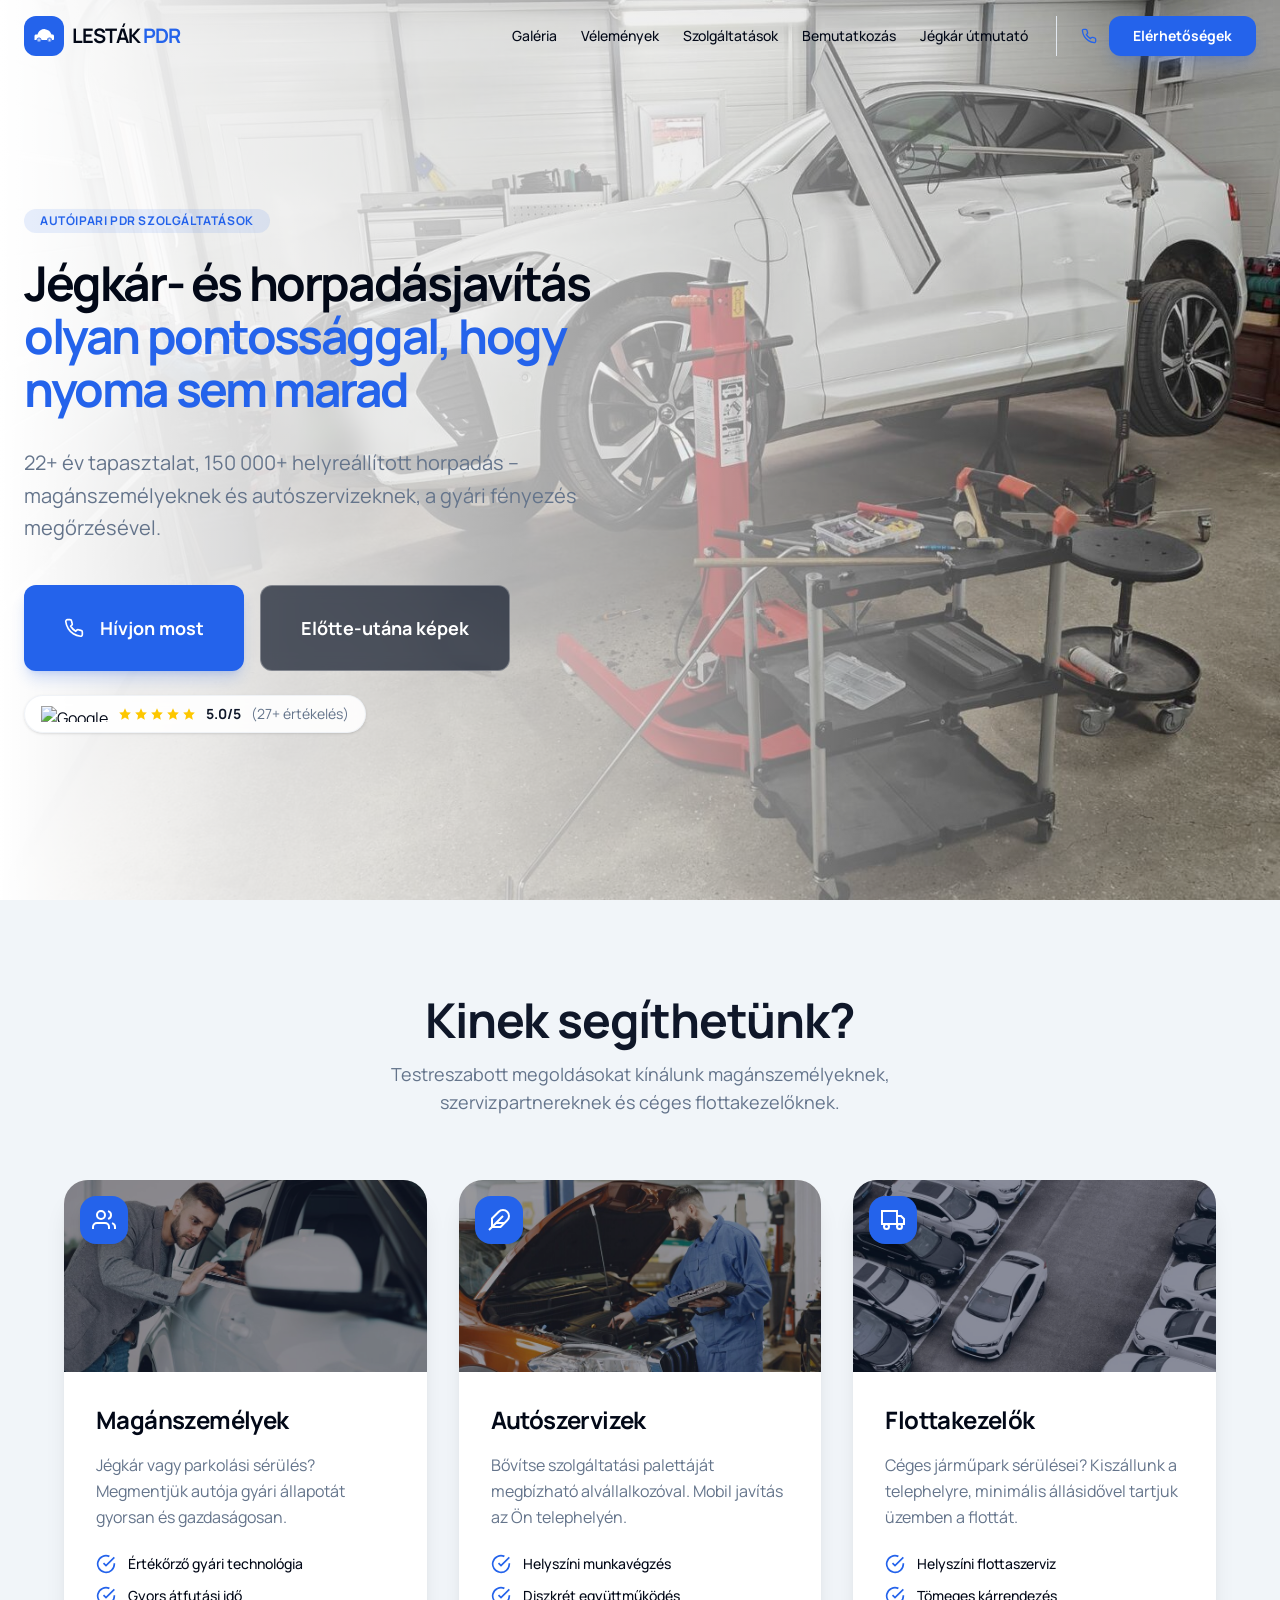
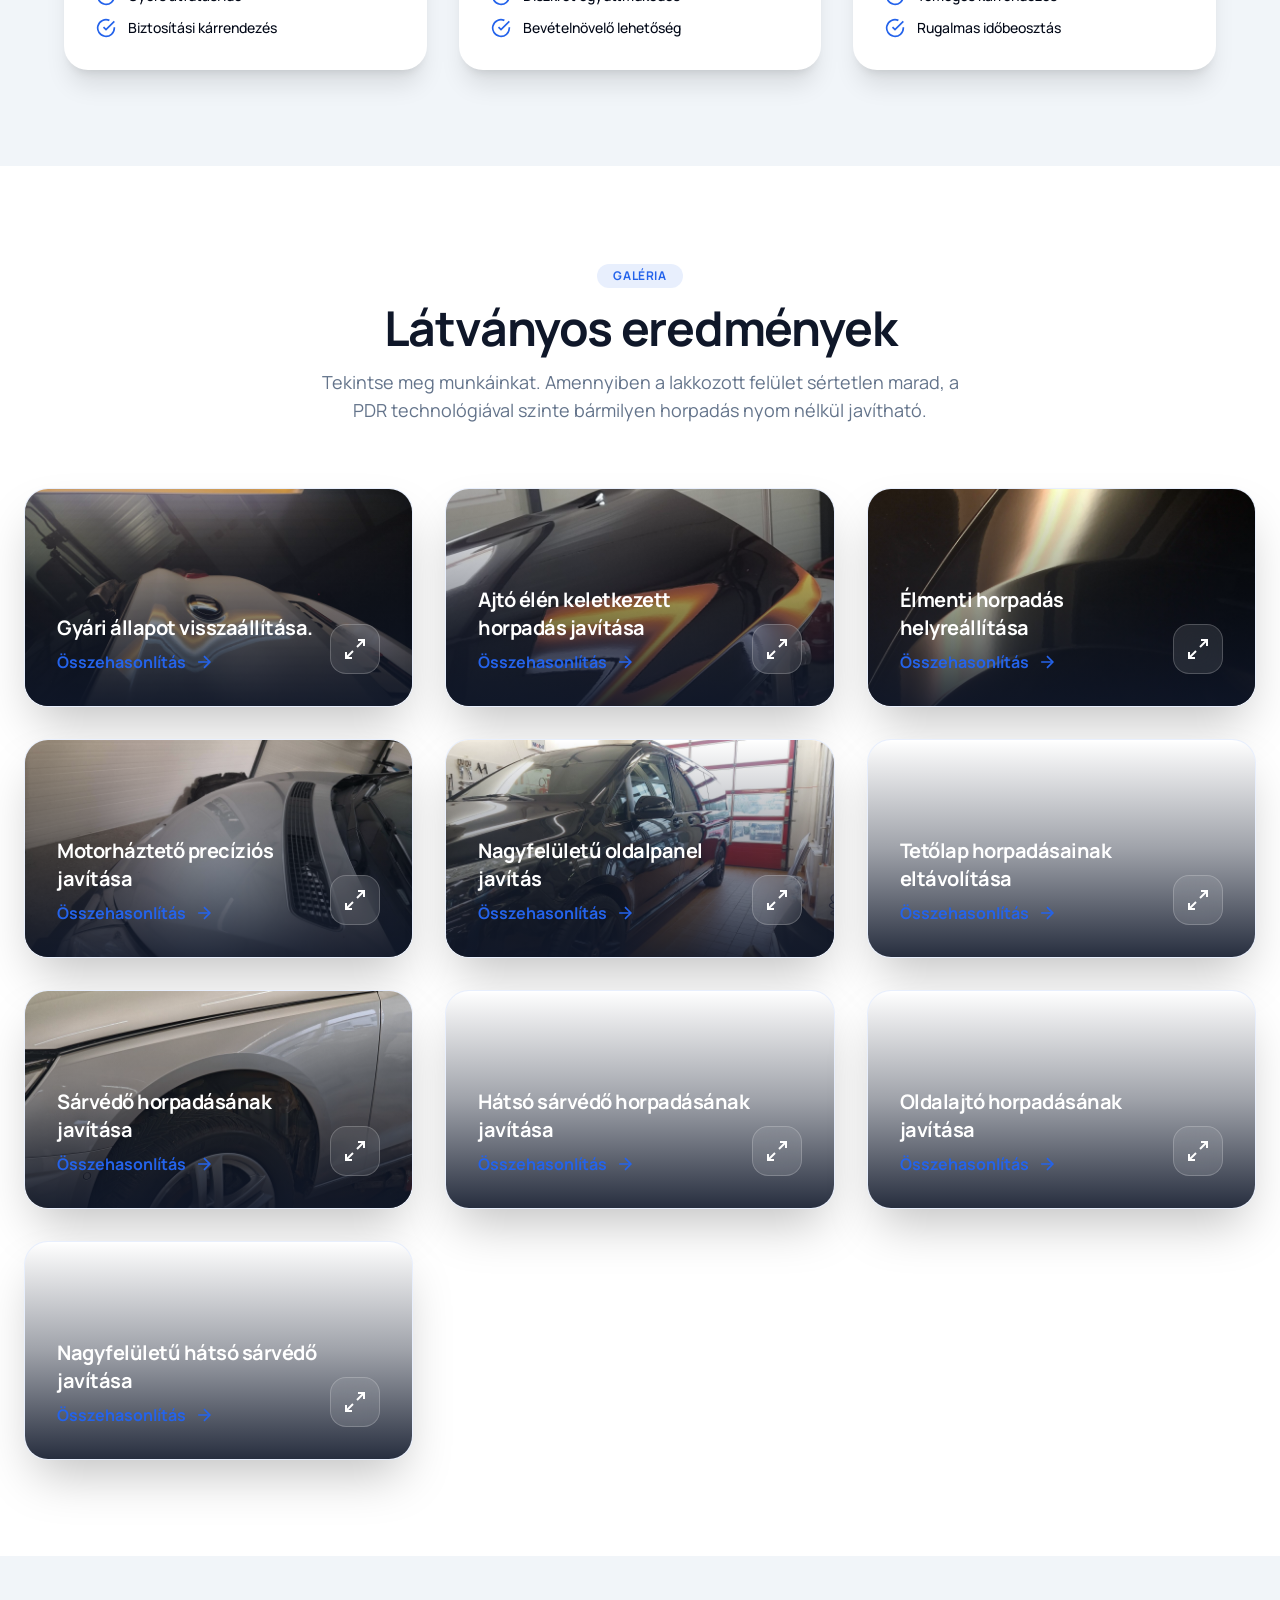
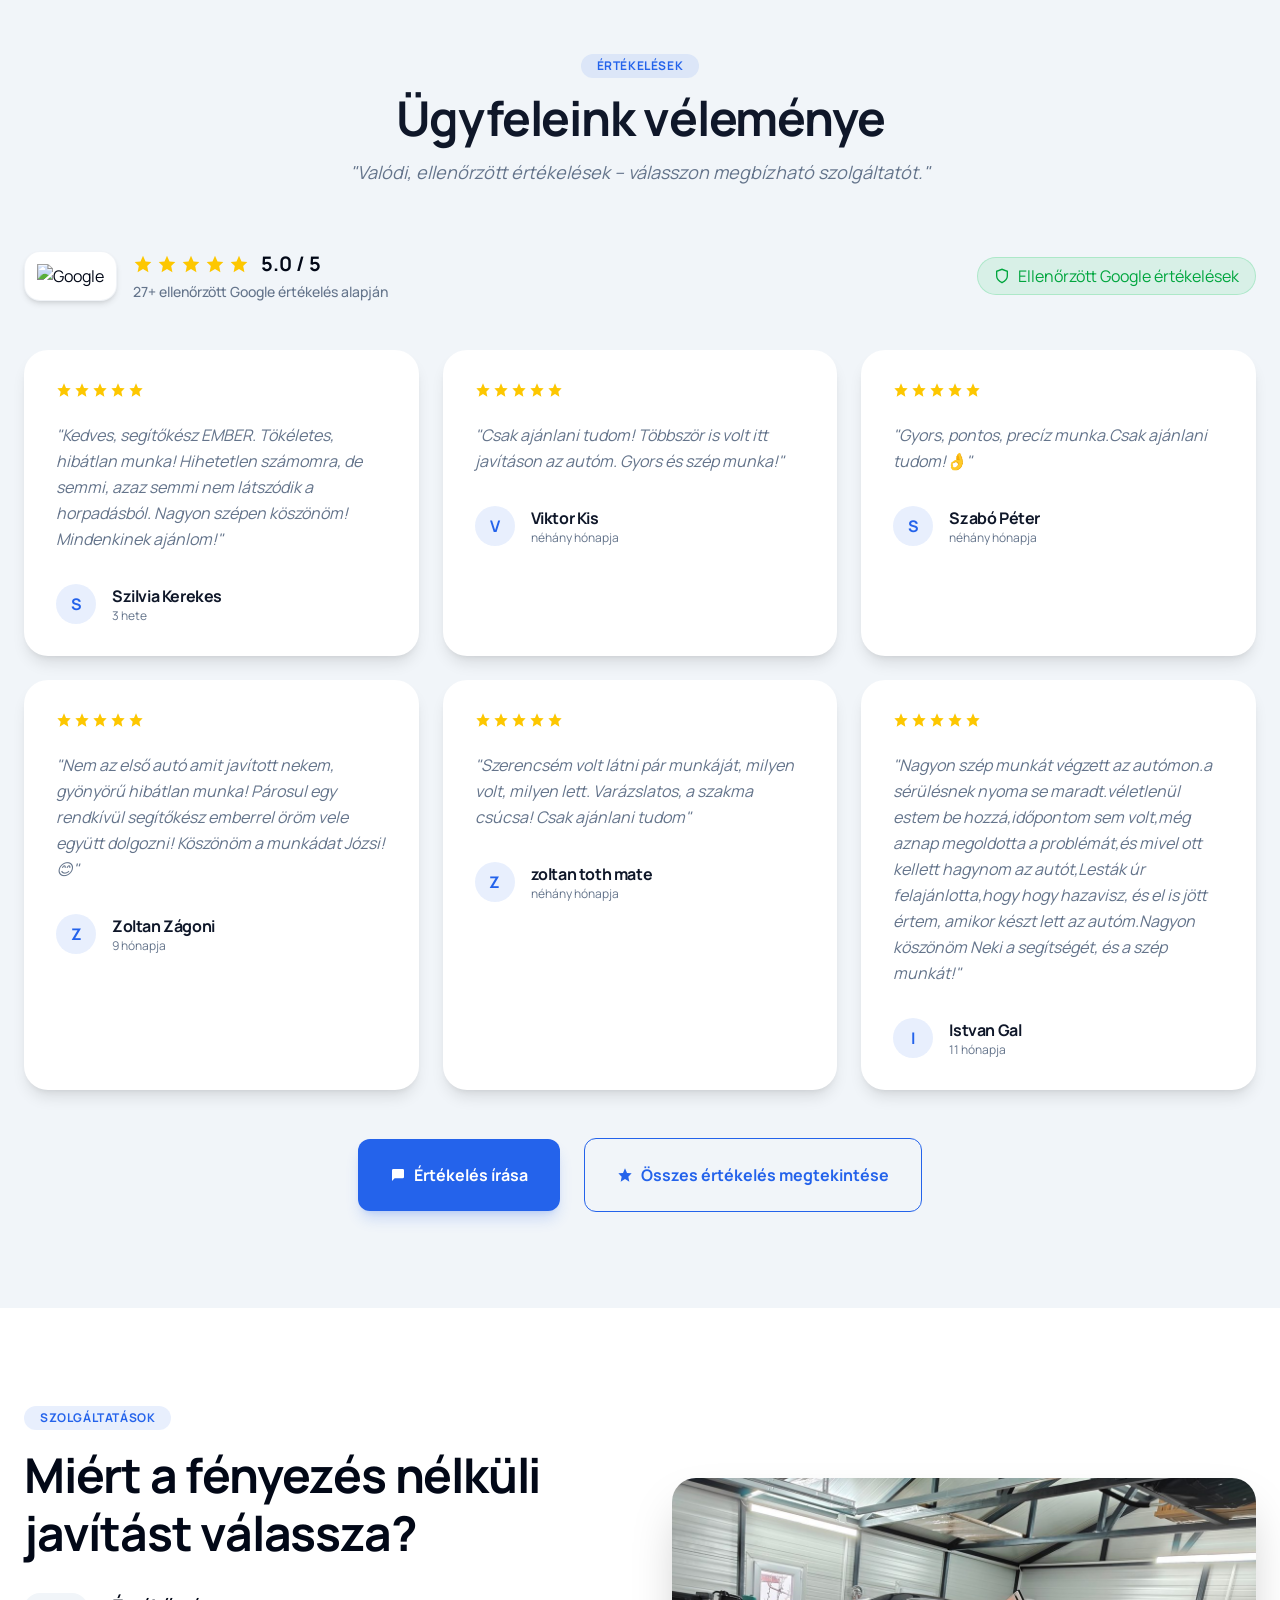
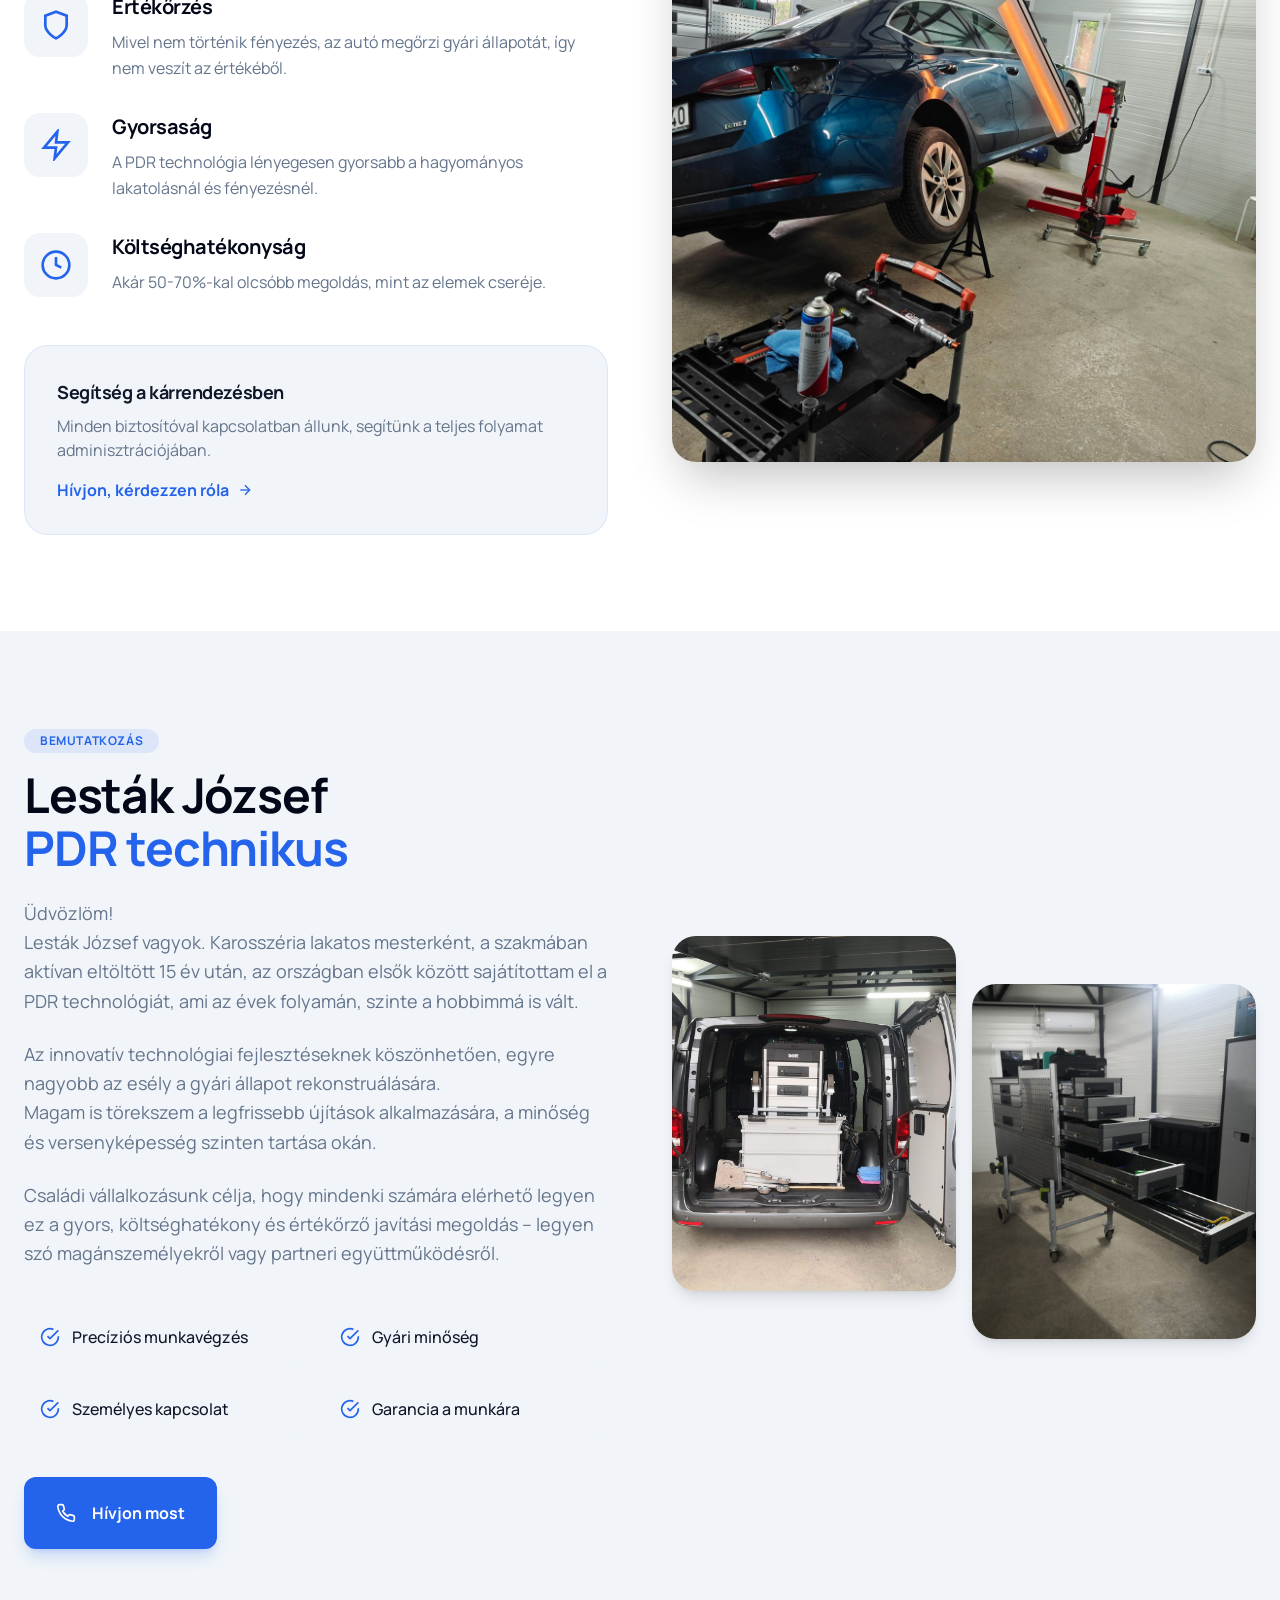
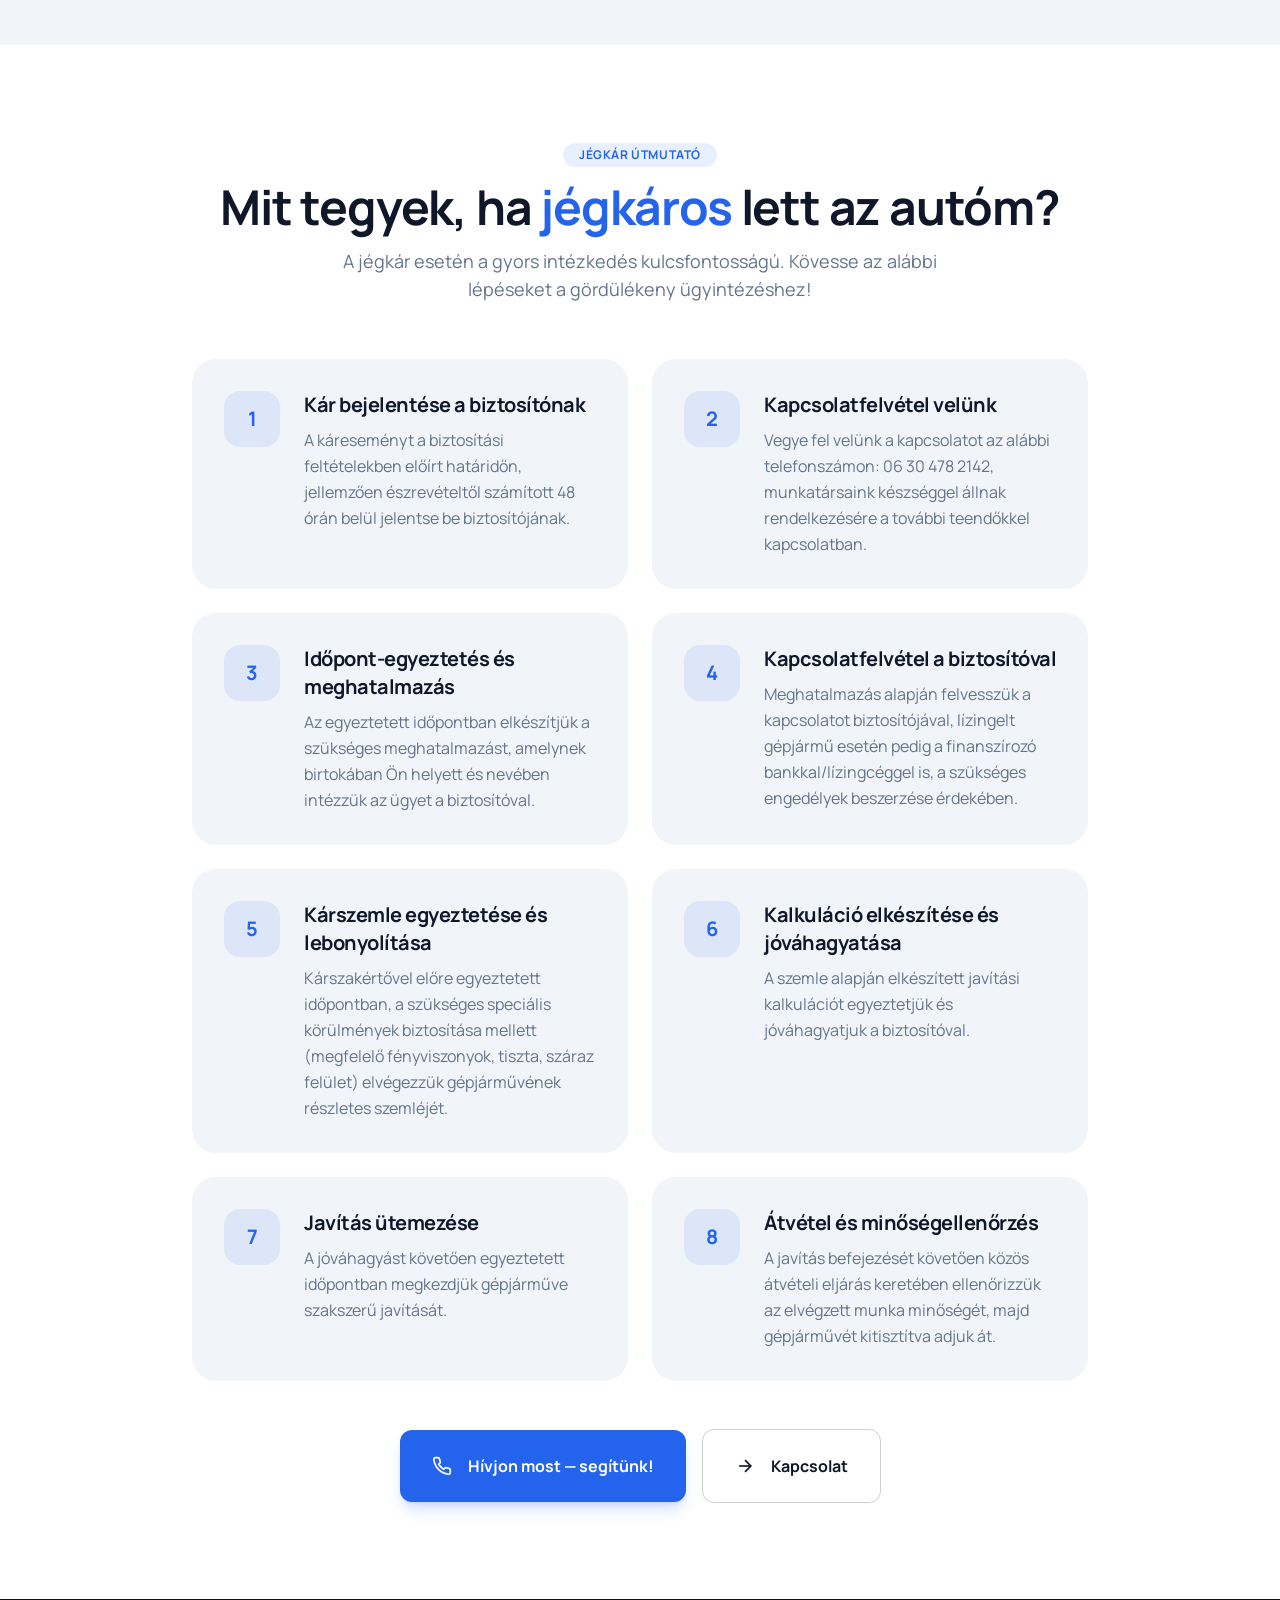
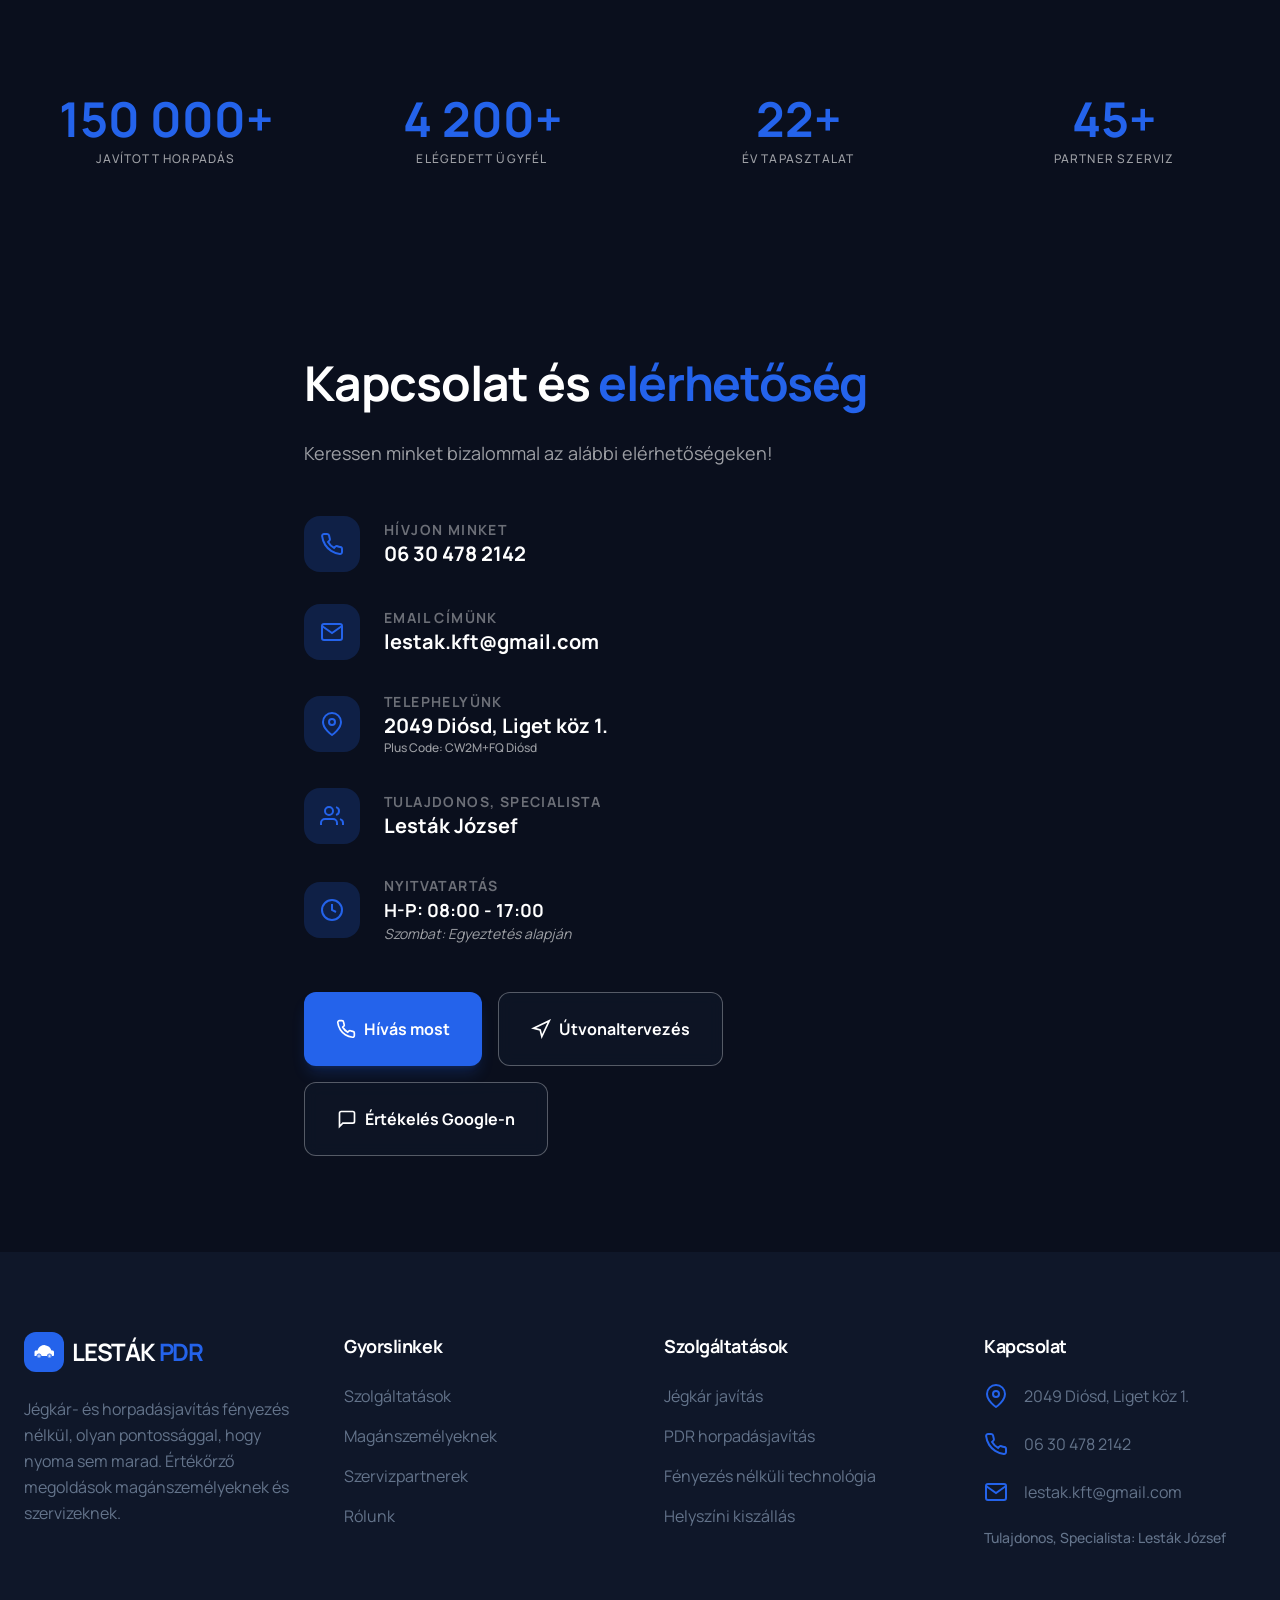
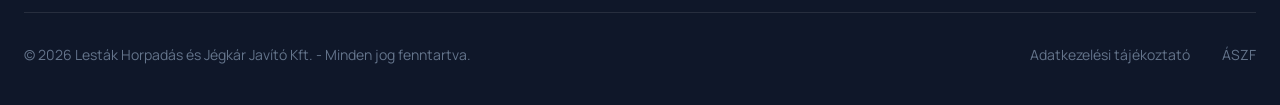
==== index.html @ 4e12cabc "Add files via upload" ====
<!doctype html>
<html lang="hu">
<head>
  <meta charset="UTF-8" />
  <link rel="icon" type="image/svg+xml" href="/favicon.svg" />
  <meta name="viewport" content="width=device-width, initial-scale=1.0" />
  <title>Lesták PDR | Jégkár javítás és PDR horpadásjavítás Diósd, Érd, Budapest környékén</title>
  <meta name="description" content="Professzionális jégkár javítás és PDR horpadásjavítás fényezés nélkül Diósdon, Érden, Budaörsön és Budapest környékén. Értékőrző megoldások magánszemélyeknek és szervizeknek." />
  <meta name="keywords" content="jégkár javítás, horpadásjavítás, PDR javítás, fényezés nélküli javítás, jégkár javítás Diósd, jégkár javítás Érd, PDR javítás Budapest, Lesták horpadásjavítás" />
  <link rel="canonical" href="https://lestakpdr.hu/" />
  <meta property="og:type" content="website" />
  <meta property="og:locale" content="hu_HU" />
  <meta property="og:site_name" content="Lesták PDR" />
  <meta property="og:title" content="Lesták PDR | Jégkár javítás és PDR horpadásjavítás Diósd, Érd, Budapest környékén" />
  <meta property="og:description" content="Professzionális jégkár javítás és PDR horpadásjavítás fényezés nélkül Diósdon, Érden, Budaörsön és Budapest környékén. Értékőrző megoldások magánszemélyeknek és szervizeknek." />
  <meta property="og:image" content="https://lestakpdr.hu/assets/images/hero-pdr.jpg" />
  <meta property="og:url" content="https://lestakpdr.hu/" />
  <meta name="twitter:card" content="summary_large_image" />
  <link rel="preconnect" href="https://fonts.googleapis.com">
  <link rel="preconnect" href="https://fonts.gstatic.com" crossorigin>
  <link href="https://fonts.googleapis.com/css2?family=Manrope:wght@400;500;600;700;800&display=swap" rel="stylesheet">
  <link rel="stylesheet" href="/assets/styles.css" />
  <script type="application/ld+json">
  {
    "@context": "https://schema.org",
    "@type": "LocalBusiness",
    "name": "Lesták Horpadás és Jégkár Javító Kft.",
    "image": "https://lestakpdr.hu/assets/images/hero-pdr.jpg",
    "@id": "https://lestakpdr.hu",
    "url": "https://lestakpdr.hu",
    "telephone": "+36304782142",
    "address": {
      "@type": "PostalAddress",
      "streetAddress": "Liget köz 1.",
      "addressLocality": "Diósd",
      "postalCode": "2049",
      "addressCountry": "HU"
    },
    "geo": { "@type": "GeoCoordinates", "latitude": 47.4012059, "longitude": 18.9344743 },
    "openingHoursSpecification": [
      { "@type": "OpeningHoursSpecification", "dayOfWeek": ["Monday","Tuesday","Wednesday","Thursday","Friday"], "opens": "08:00", "closes": "17:00" }
    ],
    "aggregateRating": { "@type": "AggregateRating", "ratingValue": "5.0", "reviewCount": "27" },
    "founder": { "@type": "Person", "name": "Lesták József", "jobTitle": "Tulajdonos, Specialista" },
    "sameAs": [
      "https://www.google.com/maps/place/Lest%C3%A1k+Horpad%C3%A1s+%C3%A9s+J%C3%A9gk%C3%A1r+Jav%C3%ADt%C3%B3+Kft./@47.4012059,18.9344743,17z/data=!4m8!3m7!1s0x4741e151534f6db3:0x77e198ae1fa5737c!8m2!3d47.4012059!4d18.9344743!9m1!1b1!16s%2Fg%2F11s47rpqgw?hl=hu-HU&entry=ttu"
    ],
    "areaServed": [
      { "@type": "City", "name": "Diósd" },
      { "@type": "City", "name": "Érd" },
      { "@type": "City", "name": "Budaörs" },
      { "@type": "City", "name": "Törökbálint" },
      { "@type": "City", "name": "Tárnok" },
      { "@type": "City", "name": "Sóskút" },
      { "@type": "City", "name": "Pusztazámor" },
      { "@type": "City", "name": "Budapest" },
      { "@type": "City", "name": "Biatorbágy" },
      { "@type": "City", "name": "Budakeszi" },
      { "@type": "City", "name": "Solymár" },
      { "@type": "City", "name": "Százhalombatta" },
      { "@type": "City", "name": "Szigetszentmiklós" },
      { "@type": "City", "name": "Dunaharaszti" },
      { "@type": "City", "name": "Halásztelek" },
      { "@type": "City", "name": "Martonvásár" },
      { "@type": "City", "name": "Ercsi" },
      { "@type": "City", "name": "Zsámbék" },
      { "@type": "City", "name": "Herceghalom" }
    ]
  }
  </script>
</head>
<body class="min-h-screen">

  <!-- Navbar -->
  <nav id="navbar" class="fixed top-0 left-0 right-0 z-50 transition-all duration-300 px-6 py-4 bg-transparent">
    <div class="max-w-7xl mx-auto flex items-center justify-between">
      <a href="/" class="flex items-center gap-2 group">
        <div class="bg-accent p-2 rounded-xl group-hover:scale-110 transition-transform">
          <svg viewBox="0 0 48 48" fill="none" class="w-6 h-6 text-white" xmlns="http://www.w3.org/2000/svg">
            <path d="M5,32 L5,24 C5,22.3 6.3,21 8,21 L11,21 C12,17.5 14,14.5 17,12.5 C19.7,10.7 22.8,10 26,10.3 C31,10.8 35.3,14 37.7,18.5 L39,21 L41,21 C42.7,21 44,22.3 44,24 L44,30 C44,31.1 43.1,32 42,32 L40,32 C40,29.2 37.8,27 35,27 C32.2,27 30,29.2 30,32 L19,32 C19,29.2 16.8,27 14,27 C11.2,27 9,29.2 9,32 Z" fill="currentColor"/>
            <circle cx="14" cy="32" r="4.2" fill="currentColor" fill-opacity="0.4"/>
            <circle cx="14" cy="32" r="1.5" fill="currentColor"/>
            <circle cx="35" cy="32" r="4.2" fill="currentColor" fill-opacity="0.4"/>
            <circle cx="35" cy="32" r="1.5" fill="currentColor"/>
            <circle cx="32" cy="18" r="4.3" fill="none" stroke="currentColor" stroke-width="1.3" stroke-opacity="0.6"/>
            <circle cx="32" cy="18" r="2" fill="none" stroke="currentColor" stroke-width="1.1" stroke-opacity="0.8"/>
            <circle cx="32" cy="18" r="0.6" fill="currentColor"/>
          </svg>
        </div>
        <span class="text-xl font-bold font-heading tracking-tighter">LESTÁK <span class="text-accent">PDR</span></span>
      </a>

      <div class="hidden xl:flex items-center gap-6">
        <a href="#galeria" class="whitespace-nowrap text-sm font-medium hover:text-accent transition-colors">Galéria</a>
        <a href="#velemenyek" class="whitespace-nowrap text-sm font-medium hover:text-accent transition-colors">Vélemények</a>
        <a href="#szolgaltatasok" class="whitespace-nowrap text-sm font-medium hover:text-accent transition-colors">Szolgáltatások</a>
        <a href="#bemutatkozas" class="whitespace-nowrap text-sm font-medium hover:text-accent transition-colors">Bemutatkozás</a>
        <a href="#jegkar-utmutato" class="whitespace-nowrap text-sm font-medium hover:text-accent transition-colors">Jégkár útmutató</a>
        <div class="flex items-center gap-3 border-l pl-6 ml-1">
          <a href="tel:+36304782142" aria-label="Hívjon minket: 06 30 478 2142" class="flex items-center gap-2 text-sm font-bold hover:text-accent transition-colors">
            <svg class="w-4 h-4 text-accent" viewBox="0 0 24 24" fill="none" stroke="currentColor" stroke-width="2"><path d="M22 16.92v3a2 2 0 0 1-2.18 2 19.79 19.79 0 0 1-8.63-3.07 19.5 19.5 0 0 1-6-6 19.79 19.79 0 0 1-3.07-8.67A2 2 0 0 1 4.11 2h3a2 2 0 0 1 2 1.72c.127.96.36 1.903.7 2.81a2 2 0 0 1-.45 2.11L8.09 9.91a16 16 0 0 0 6 6l1.27-1.27a2 2 0 0 1 2.11-.45c.907.34 1.85.573 2.81.7A2 2 0 0 1 22 16.92z"/></svg>
          </a>
          <a href="#ajanlatkeres" class="btn btn-sm btn-primary whitespace-nowrap">Elérhetőségek</a>
        </div>
      </div>

      <button id="mobile-menu-toggle" class="xl:hidden p-2 text-foreground" aria-label="Menü" aria-expanded="false" aria-controls="mobile-menu">
        <svg id="icon-menu-open" class="w-6 h-6" viewBox="0 0 24 24" fill="none" stroke="currentColor" stroke-width="2"><line x1="4" y1="12" x2="20" y2="12"/><line x1="4" y1="6" x2="20" y2="6"/><line x1="4" y1="18" x2="20" y2="18"/></svg>
        <svg id="icon-menu-close" class="w-6 h-6 hidden" viewBox="0 0 24 24" fill="none" stroke="currentColor" stroke-width="2"><line x1="18" y1="6" x2="6" y2="18"/><line x1="6" y1="6" x2="18" y2="18"/></svg>
      </button>
    </div>

    <div id="mobile-menu" class="fixed inset-0 top-[72px] bg-background z-40 xl:hidden transition-transform duration-300 ease-in-out translate-x-full">
      <div class="flex flex-col p-8 gap-6 h-full overflow-y-auto">
        <a href="#galeria" class="text-2xl font-bold font-heading hover:text-accent transition-colors border-b border-border pb-4">Galéria</a>
        <a href="#velemenyek" class="text-2xl font-bold font-heading hover:text-accent transition-colors border-b border-border pb-4">Vélemények</a>
        <a href="#szolgaltatasok" class="text-2xl font-bold font-heading hover:text-accent transition-colors border-b border-border pb-4">Szolgáltatások</a>
        <a href="#bemutatkozas" class="text-2xl font-bold font-heading hover:text-accent transition-colors border-b border-border pb-4">Bemutatkozás</a>
        <a href="#jegkar-utmutato" class="text-2xl font-bold font-heading hover:text-accent transition-colors border-b border-border pb-4">Jégkár útmutató</a>
        <div class="mt-auto flex flex-col gap-6">
          <a href="tel:+36304782142" class="flex items-center gap-4 text-xl font-bold hover:text-accent transition-colors">
            06 30 478 2142
          </a>
          <a href="#ajanlatkeres" class="btn btn-lg btn-primary w-full">Összes elérhetőség</a>
        </div>
      </div>
    </div>
  </nav>

  <!-- Hero -->
  <section class="relative min-h-screen flex items-center pt-20 pb-10 overflow-hidden">
    <div class="absolute inset-0 z-0">
      <img src="/assets/images/hero-pdr.jpg" srcset="/assets/images/hero-pdr-720.jpg 720w, /assets/images/hero-pdr.jpg 1440w" sizes="100vw" alt="Kerékfelfüggesztés-beállító emelőn álló autó a Lesták Horpadás és Jégkár Javító Kft. diósdi műhelyében" fetchpriority="high" width="1440" height="1080" class="w-full h-full object-cover brightness-[0.85]" />
      <div class="absolute inset-0 bg-gradient-to-r from-background via-background/60 to-transparent"></div>
    </div>
    <div class="relative z-10 max-w-7xl mx-auto px-6 w-full">
      <div class="max-w-2xl">
        <span class="inline-block mb-6 bg-accent/10 text-accent border-none px-4 py-1 text-xs font-bold uppercase tracking-wider rounded-full">Autóipari PDR szolgáltatások</span>
        <h1 class="text-4xl md:text-5xl font-bold font-heading leading-[1.1] mb-8 tracking-tighter">Jégkár- és horpadásjavítás <span class="text-accent">olyan pontossággal, hogy nyoma sem marad</span></h1>
        <p class="text-xl text-muted-foreground mb-10 leading-relaxed">22+ év tapasztalat, 150 000+ helyreállított horpadás – magánszemélyeknek és autószervizeknek, a gyári fényezés megőrzésével.</p>
        <div class="flex flex-col sm:flex-row gap-4">
          <a href="tel:+36304782142" class="btn btn-lg btn-primary">
            <svg class="mr-2 w-5 h-5" viewBox="0 0 24 24" fill="none" stroke="currentColor" stroke-width="2"><path d="M22 16.92v3a2 2 0 0 1-2.18 2 19.79 19.79 0 0 1-8.63-3.07 19.5 19.5 0 0 1-6-6 19.79 19.79 0 0 1-3.07-8.67A2 2 0 0 1 4.11 2h3a2 2 0 0 1 2 1.72c.127.96.36 1.903.7 2.81a2 2 0 0 1-.45 2.11L8.09 9.91a16 16 0 0 0 6 6l1.27-1.27a2 2 0 0 1 2.11-.45c.907.34 1.85.573 2.81.7A2 2 0 0 1 22 16.92z"/></svg>
            Hívjon most
          </a>
          <a href="#galeria" class="btn btn-lg btn-ghost">Előtte-utána képek</a>
        </div>
        <div class="mt-6 inline-flex items-center gap-2.5 bg-white/90 backdrop-blur-sm px-4 py-2 rounded-full border border-border/50 shadow-sm flex-nowrap whitespace-nowrap">
          <img src="https://www.google.com/images/branding/googlelogo/2x/googlelogo_color_92x30dp.png" alt="Google" class="h-4 object-contain shrink-0" />
          <div class="flex items-center gap-0.5 shrink-0">
            <svg class="w-3.5 h-3.5 text-yellow-400" fill="currentColor" viewBox="0 0 24 24"><polygon points="12 2 15 9 22 9.5 17 14.5 18.5 22 12 18 5.5 22 7 14.5 2 9.5 9 9"/></svg>
            <svg class="w-3.5 h-3.5 text-yellow-400" fill="currentColor" viewBox="0 0 24 24"><polygon points="12 2 15 9 22 9.5 17 14.5 18.5 22 12 18 5.5 22 7 14.5 2 9.5 9 9"/></svg>
            <svg class="w-3.5 h-3.5 text-yellow-400" fill="currentColor" viewBox="0 0 24 24"><polygon points="12 2 15 9 22 9.5 17 14.5 18.5 22 12 18 5.5 22 7 14.5 2 9.5 9 9"/></svg>
            <svg class="w-3.5 h-3.5 text-yellow-400" fill="currentColor" viewBox="0 0 24 24"><polygon points="12 2 15 9 22 9.5 17 14.5 18.5 22 12 18 5.5 22 7 14.5 2 9.5 9 9"/></svg>
            <svg class="w-3.5 h-3.5 text-yellow-400" fill="currentColor" viewBox="0 0 24 24"><polygon points="12 2 15 9 22 9.5 17 14.5 18.5 22 12 18 5.5 22 7 14.5 2 9.5 9 9"/></svg>
          </div>
          <span class="text-sm font-bold text-primary shrink-0">5.0/5</span>
          <span class="text-sm text-muted-foreground shrink-0">(27+ értékelés)</span>
        </div>
      </div>
    </div>
  </section>

  <!-- Célcsoportok -->
  <section id="celcsoportok" class="py-24 px-6 relative overflow-hidden bg-muted text-foreground">
    <div class="max-w-7xl mx-auto">
      <div class="text-center mb-16">
        <h2 class="text-4xl md:text-5xl font-bold font-heading mb-4 tracking-tight text-primary">Kinek segíthetünk?</h2>
        <p class="text-muted-foreground text-lg max-w-2xl mx-auto">Testreszabott megoldásokat kínálunk magánszemélyeknek, szervizpartnereknek és céges flottakezelőknek.</p>
      </div>

      <div class="grid grid-cols-1 md:grid-cols-2 lg:grid-cols-3 gap-8 max-w-6xl mx-auto">
        <div class="group overflow-hidden border-none shadow-xl hover:shadow-2xl transition-all duration-500 rounded-3xl bg-background">
          <div class="relative h-48 overflow-hidden">
            <img src="/assets/images/audience-maganszemelyek.jpg" alt="Magánszemélyek" loading="lazy" decoding="async" width="800" height="533" class="w-full h-full object-cover group-hover:scale-110 transition-transform duration-700" />
            <div class="absolute inset-0 bg-primary/40 group-hover:bg-primary/20 transition-colors"></div>
            <div class="absolute top-4 left-4 bg-accent p-3 rounded-2xl shadow-lg">
              <svg class="w-6 h-6 text-white" viewBox="0 0 24 24" fill="none" stroke="currentColor" stroke-width="2"><path d="M17 21v-2a4 4 0 0 0-4-4H5a4 4 0 0 0-4 4v2"/><circle cx="9" cy="7" r="4"/><path d="M23 21v-2a4 4 0 0 0-3-3.87"/><path d="M16 3.13a4 4 0 0 1 0 7.75"/></svg>
            </div>
          </div>
          <div class="p-8">
            <h3 class="text-2xl font-bold mb-4 font-heading">Magánszemélyek</h3>
            <p class="text-muted-foreground mb-6 leading-relaxed">Jégkár vagy parkolási sérülés? Megmentjük autója gyári állapotát gyorsan és gazdaságosan.</p>
            <ul class="space-y-3">
              <li class="flex items-center gap-3 text-sm font-medium"><svg class="w-5 h-5 text-accent shrink-0" viewBox="0 0 24 24" fill="none" stroke="currentColor" stroke-width="2"><path d="M22 11.08V12a10 10 0 1 1-5.93-9.14"/><polyline points="22 4 12 14.01 9 11.01"/></svg>Értékőrző gyári technológia</li>
              <li class="flex items-center gap-3 text-sm font-medium"><svg class="w-5 h-5 text-accent shrink-0" viewBox="0 0 24 24" fill="none" stroke="currentColor" stroke-width="2"><path d="M22 11.08V12a10 10 0 1 1-5.93-9.14"/><polyline points="22 4 12 14.01 9 11.01"/></svg>Gyors átfutási idő</li>
              <li class="flex items-center gap-3 text-sm font-medium"><svg class="w-5 h-5 text-accent shrink-0" viewBox="0 0 24 24" fill="none" stroke="currentColor" stroke-width="2"><path d="M22 11.08V12a10 10 0 1 1-5.93-9.14"/><polyline points="22 4 12 14.01 9 11.01"/></svg>Biztosítási kárrendezés</li>
            </ul>
          </div>
        </div>

        <div class="group overflow-hidden border-none shadow-xl hover:shadow-2xl transition-all duration-500 rounded-3xl bg-background">
          <div class="relative h-48 overflow-hidden">
            <img src="/assets/images/audience-autoszervizek.jpg" alt="Autószervizek" loading="lazy" decoding="async" width="800" height="533" class="w-full h-full object-cover group-hover:scale-110 transition-transform duration-700" />
            <div class="absolute inset-0 bg-primary/40 group-hover:bg-primary/20 transition-colors"></div>
            <div class="absolute top-4 left-4 bg-accent p-3 rounded-2xl shadow-lg">
              <svg class="w-6 h-6 text-white" viewBox="0 0 24 24" fill="none" stroke="currentColor" stroke-width="2"><path d="M20.24 12.24a6 6 0 0 0-8.49-8.49L5 10.5V19h8.5z"/><line x1="16" y1="8" x2="2" y2="22"/><line x1="17.5" y1="15" x2="9" y2="15"/></svg>
            </div>
          </div>
          <div class="p-8">
            <h3 class="text-2xl font-bold mb-4 font-heading">Autószervizek</h3>
            <p class="text-muted-foreground mb-6 leading-relaxed">Bővítse szolgáltatási palettáját megbízható alvállalkozóval. Mobil javítás az Ön telephelyén.</p>
            <ul class="space-y-3">
              <li class="flex items-center gap-3 text-sm font-medium"><svg class="w-5 h-5 text-accent shrink-0" viewBox="0 0 24 24" fill="none" stroke="currentColor" stroke-width="2"><path d="M22 11.08V12a10 10 0 1 1-5.93-9.14"/><polyline points="22 4 12 14.01 9 11.01"/></svg>Helyszíni munkavégzés</li>
              <li class="flex items-center gap-3 text-sm font-medium"><svg class="w-5 h-5 text-accent shrink-0" viewBox="0 0 24 24" fill="none" stroke="currentColor" stroke-width="2"><path d="M22 11.08V12a10 10 0 1 1-5.93-9.14"/><polyline points="22 4 12 14.01 9 11.01"/></svg>Diszkrét együttműködés</li>
              <li class="flex items-center gap-3 text-sm font-medium"><svg class="w-5 h-5 text-accent shrink-0" viewBox="0 0 24 24" fill="none" stroke="currentColor" stroke-width="2"><path d="M22 11.08V12a10 10 0 1 1-5.93-9.14"/><polyline points="22 4 12 14.01 9 11.01"/></svg>Bevételnövelő lehetőség</li>
            </ul>
          </div>
        </div>

        <div class="group overflow-hidden border-none shadow-xl hover:shadow-2xl transition-all duration-500 rounded-3xl bg-background">
          <div class="relative h-48 overflow-hidden">
            <img src="/assets/images/audience-flottakezelok.jpg" alt="Flottakezelők" loading="lazy" decoding="async" width="800" height="1000" class="w-full h-full object-cover group-hover:scale-110 transition-transform duration-700" />
            <div class="absolute inset-0 bg-primary/40 group-hover:bg-primary/20 transition-colors"></div>
            <div class="absolute top-4 left-4 bg-accent p-3 rounded-2xl shadow-lg">
              <svg class="w-6 h-6 text-white" viewBox="0 0 24 24" fill="none" stroke="currentColor" stroke-width="2"><rect x="1" y="3" width="15" height="13"/><polygon points="16 8 20 8 23 11 23 16 16 16 16 8"/><circle cx="5.5" cy="18.5" r="2.5"/><circle cx="18.5" cy="18.5" r="2.5"/></svg>
            </div>
          </div>
          <div class="p-8">
            <h3 class="text-2xl font-bold mb-4 font-heading">Flottakezelők</h3>
            <p class="text-muted-foreground mb-6 leading-relaxed">Céges járműpark sérülései? Kiszállunk a telephelyre, minimális állásidővel tartjuk üzemben a flottát.</p>
            <ul class="space-y-3">
              <li class="flex items-center gap-3 text-sm font-medium"><svg class="w-5 h-5 text-accent shrink-0" viewBox="0 0 24 24" fill="none" stroke="currentColor" stroke-width="2"><path d="M22 11.08V12a10 10 0 1 1-5.93-9.14"/><polyline points="22 4 12 14.01 9 11.01"/></svg>Helyszíni flottaszerviz</li>
              <li class="flex items-center gap-3 text-sm font-medium"><svg class="w-5 h-5 text-accent shrink-0" viewBox="0 0 24 24" fill="none" stroke="currentColor" stroke-width="2"><path d="M22 11.08V12a10 10 0 1 1-5.93-9.14"/><polyline points="22 4 12 14.01 9 11.01"/></svg>Tömeges kárrendezés</li>
              <li class="flex items-center gap-3 text-sm font-medium"><svg class="w-5 h-5 text-accent shrink-0" viewBox="0 0 24 24" fill="none" stroke="currentColor" stroke-width="2"><path d="M22 11.08V12a10 10 0 1 1-5.93-9.14"/><polyline points="22 4 12 14.01 9 11.01"/></svg>Rugalmas időbeosztás</li>
            </ul>
          </div>
        </div>
      </div>
    </div>
  </section>

  <!-- Galéria -->
  <section id="galeria" class="py-24 px-6 relative overflow-hidden bg-background text-foreground">
    <div class="max-w-7xl mx-auto">
      <div class="text-center mb-16">
        <span class="inline-block mb-4 bg-accent/10 text-accent border-none px-4 py-1 text-xs font-bold uppercase tracking-wider rounded-full">Galéria</span>
        <h2 class="text-4xl md:text-5xl font-bold font-heading mb-4 tracking-tight text-primary">Látványos eredmények</h2>
        <p class="text-muted-foreground text-lg max-w-2xl mx-auto">Tekintse meg munkáinkat. Amennyiben a lakkozott felület sértetlen marad, a PDR technológiával szinte bármilyen horpadás nyom nélkül javítható.</p>
      </div>

      <div class="grid grid-cols-1 md:grid-cols-2 lg:grid-cols-3 gap-8 max-w-7xl mx-auto">
        <!-- item 1 -->
        <button type="button" data-gallery-open="0" class="text-left group relative rounded-3xl overflow-hidden shadow-2xl aspect-video cursor-pointer border border-accent/10 bg-white">
          <img src="/assets/gallery/gallery-01-after.jpg" alt="Gyári állapot visszaállítása" loading="lazy" decoding="async" width="1600" height="1200" class="w-full h-full object-cover group-hover:scale-110 transition-transform duration-700" />
          <div class="absolute inset-0 bg-gradient-to-t from-primary/90 via-primary/40 to-transparent transition-opacity duration-300 flex items-end p-8">
            <div class="w-full flex justify-between items-end">
              <div>
                <h3 class="text-white font-bold text-xl mb-2 font-heading tracking-tight">Gyári állapot visszaállítása.</h3>
                <span class="text-accent font-bold flex items-center gap-2">Összehasonlítás <svg class="w-5 h-5" viewBox="0 0 24 24" fill="none" stroke="currentColor" stroke-width="2"><line x1="5" y1="12" x2="19" y2="12"/><polyline points="12 5 19 12 12 19"/></svg></span>
              </div>
              <div class="bg-white/10 backdrop-blur-md p-3 rounded-2xl border border-white/20"><svg class="w-6 h-6 text-white" viewBox="0 0 24 24" fill="none" stroke="currentColor" stroke-width="2"><polyline points="15 3 21 3 21 9"/><polyline points="9 21 3 21 3 15"/><line x1="21" y1="3" x2="14" y2="10"/><line x1="3" y1="21" x2="10" y2="14"/></svg></div>
            </div>
          </div>
          
        </button>

        <!-- item 2 -->
        <button type="button" data-gallery-open="1" class="text-left group relative rounded-3xl overflow-hidden shadow-2xl aspect-video cursor-pointer border border-accent/10 bg-white">
          <img src="/assets/gallery/gallery-02-after.jpg" alt="Ajtó élén keletkezett horpadás javítása" loading="lazy" decoding="async" width="1600" height="1200" class="w-full h-full object-cover group-hover:scale-110 transition-transform duration-700" />
          <div class="absolute inset-0 bg-gradient-to-t from-primary/90 via-primary/40 to-transparent transition-opacity duration-300 flex items-end p-8">
            <div class="w-full flex justify-between items-end">
              <div><h3 class="text-white font-bold text-xl mb-2 font-heading tracking-tight">Ajtó élén keletkezett horpadás javítása</h3><span class="text-accent font-bold flex items-center gap-2">Összehasonlítás <svg class="w-5 h-5" viewBox="0 0 24 24" fill="none" stroke="currentColor" stroke-width="2"><line x1="5" y1="12" x2="19" y2="12"/><polyline points="12 5 19 12 12 19"/></svg></span></div>
              <div class="bg-white/10 backdrop-blur-md p-3 rounded-2xl border border-white/20"><svg class="w-6 h-6 text-white" viewBox="0 0 24 24" fill="none" stroke="currentColor" stroke-width="2"><polyline points="15 3 21 3 21 9"/><polyline points="9 21 3 21 3 15"/><line x1="21" y1="3" x2="14" y2="10"/><line x1="3" y1="21" x2="10" y2="14"/></svg></div>
            </div>
          </div>
          
        </button>

        <!-- item 3 -->
        <button type="button" data-gallery-open="2" class="text-left group relative rounded-3xl overflow-hidden shadow-2xl aspect-video cursor-pointer border border-accent/10 bg-white">
          <img src="/assets/gallery/gallery-03-after.jpg" alt="Élmenti horpadás helyreállítása" loading="lazy" decoding="async" width="1600" height="1600" class="w-full h-full object-cover group-hover:scale-110 transition-transform duration-700" />
          <div class="absolute inset-0 bg-gradient-to-t from-primary/90 via-primary/40 to-transparent transition-opacity duration-300 flex items-end p-8">
            <div class="w-full flex justify-between items-end">
              <div><h3 class="text-white font-bold text-xl mb-2 font-heading tracking-tight">Élmenti horpadás helyreállítása</h3><span class="text-accent font-bold flex items-center gap-2">Összehasonlítás <svg class="w-5 h-5" viewBox="0 0 24 24" fill="none" stroke="currentColor" stroke-width="2"><line x1="5" y1="12" x2="19" y2="12"/><polyline points="12 5 19 12 12 19"/></svg></span></div>
              <div class="bg-white/10 backdrop-blur-md p-3 rounded-2xl border border-white/20"><svg class="w-6 h-6 text-white" viewBox="0 0 24 24" fill="none" stroke="currentColor" stroke-width="2"><polyline points="15 3 21 3 21 9"/><polyline points="9 21 3 21 3 15"/><line x1="21" y1="3" x2="14" y2="10"/><line x1="3" y1="21" x2="10" y2="14"/></svg></div>
            </div>
          </div>
          
        </button>

        <!-- item 4 -->
        <button type="button" data-gallery-open="3" class="text-left group relative rounded-3xl overflow-hidden shadow-2xl aspect-video cursor-pointer border border-accent/10 bg-white">
          <img src="/assets/gallery/gallery-04-after.jpg" alt="Motorháztető precíziós javítása" loading="lazy" decoding="async" width="1600" height="1200" class="w-full h-full object-cover group-hover:scale-110 transition-transform duration-700" />
          <div class="absolute inset-0 bg-gradient-to-t from-primary/90 via-primary/40 to-transparent transition-opacity duration-300 flex items-end p-8">
            <div class="w-full flex justify-between items-end">
              <div><h3 class="text-white font-bold text-xl mb-2 font-heading tracking-tight">Motorháztető precíziós javítása</h3><span class="text-accent font-bold flex items-center gap-2">Összehasonlítás <svg class="w-5 h-5" viewBox="0 0 24 24" fill="none" stroke="currentColor" stroke-width="2"><line x1="5" y1="12" x2="19" y2="12"/><polyline points="12 5 19 12 12 19"/></svg></span></div>
              <div class="bg-white/10 backdrop-blur-md p-3 rounded-2xl border border-white/20"><svg class="w-6 h-6 text-white" viewBox="0 0 24 24" fill="none" stroke="currentColor" stroke-width="2"><polyline points="15 3 21 3 21 9"/><polyline points="9 21 3 21 3 15"/><line x1="21" y1="3" x2="14" y2="10"/><line x1="3" y1="21" x2="10" y2="14"/></svg></div>
            </div>
          </div>
          
        </button>

        <!-- item 5 -->
        <button type="button" data-gallery-open="4" class="text-left group relative rounded-3xl overflow-hidden shadow-2xl aspect-video cursor-pointer border border-accent/10 bg-white">
          <img src="/assets/gallery/gallery-06-after.jpg" alt="Nagyfelületű oldalpanel javítás" loading="lazy" decoding="async" width="1600" height="900" class="w-full h-full object-cover group-hover:scale-110 transition-transform duration-700" />
          <div class="absolute inset-0 bg-gradient-to-t from-primary/90 via-primary/40 to-transparent transition-opacity duration-300 flex items-end p-8">
            <div class="w-full flex justify-between items-end">
              <div><h3 class="text-white font-bold text-xl mb-2 font-heading tracking-tight">Nagyfelületű oldalpanel javítás</h3><span class="text-accent font-bold flex items-center gap-2">Összehasonlítás <svg class="w-5 h-5" viewBox="0 0 24 24" fill="none" stroke="currentColor" stroke-width="2"><line x1="5" y1="12" x2="19" y2="12"/><polyline points="12 5 19 12 12 19"/></svg></span></div>
              <div class="bg-white/10 backdrop-blur-md p-3 rounded-2xl border border-white/20"><svg class="w-6 h-6 text-white" viewBox="0 0 24 24" fill="none" stroke="currentColor" stroke-width="2"><polyline points="15 3 21 3 21 9"/><polyline points="9 21 3 21 3 15"/><line x1="21" y1="3" x2="14" y2="10"/><line x1="3" y1="21" x2="10" y2="14"/></svg></div>
            </div>
          </div>

        </button>

        <!-- item 6 -->
        <button type="button" data-gallery-open="5" class="text-left group relative rounded-3xl overflow-hidden shadow-2xl aspect-video cursor-pointer border border-accent/10 bg-white">
          <img src="assets/gallery/new-01-after.jpg" alt="Tetőlap horpadásainak eltávolítása" loading="lazy" decoding="async" width="1600" height="1200" class="w-full h-full object-cover group-hover:scale-110 transition-transform duration-700" />
          <div class="absolute inset-0 bg-gradient-to-t from-primary/90 via-primary/40 to-transparent transition-opacity duration-300 flex items-end p-8">
            <div class="w-full flex justify-between items-end">
              <div><h3 class="text-white font-bold text-xl mb-2 font-heading tracking-tight">Tetőlap horpadásainak eltávolítása</h3><span class="text-accent font-bold flex items-center gap-2">Összehasonlítás <svg class="w-5 h-5" viewBox="0 0 24 24" fill="none" stroke="currentColor" stroke-width="2"><line x1="5" y1="12" x2="19" y2="12"/><polyline points="12 5 19 12 12 19"/></svg></span></div>
              <div class="bg-white/10 backdrop-blur-md p-3 rounded-2xl border border-white/20"><svg class="w-6 h-6 text-white" viewBox="0 0 24 24" fill="none" stroke="currentColor" stroke-width="2"><polyline points="15 3 21 3 21 9"/><polyline points="9 21 3 21 3 15"/><line x1="21" y1="3" x2="14" y2="10"/><line x1="3" y1="21" x2="10" y2="14"/></svg></div>
            </div>
          </div>

        </button>

        <!-- item 7 -->
        <button type="button" data-gallery-open="6" class="text-left group relative rounded-3xl overflow-hidden shadow-2xl aspect-video cursor-pointer border border-accent/10 bg-white">
          <img src="assets/gallery/new-02-after.jpg" alt="Sárvédő horpadásának javítása" loading="lazy" decoding="async" width="1600" height="1200" class="w-full h-full object-cover group-hover:scale-110 transition-transform duration-700" />
          <div class="absolute inset-0 bg-gradient-to-t from-primary/90 via-primary/40 to-transparent transition-opacity duration-300 flex items-end p-8">
            <div class="w-full flex justify-between items-end">
              <div><h3 class="text-white font-bold text-xl mb-2 font-heading tracking-tight">Sárvédő horpadásának javítása</h3><span class="text-accent font-bold flex items-center gap-2">Összehasonlítás <svg class="w-5 h-5" viewBox="0 0 24 24" fill="none" stroke="currentColor" stroke-width="2"><line x1="5" y1="12" x2="19" y2="12"/><polyline points="12 5 19 12 12 19"/></svg></span></div>
              <div class="bg-white/10 backdrop-blur-md p-3 rounded-2xl border border-white/20"><svg class="w-6 h-6 text-white" viewBox="0 0 24 24" fill="none" stroke="currentColor" stroke-width="2"><polyline points="15 3 21 3 21 9"/><polyline points="9 21 3 21 3 15"/><line x1="21" y1="3" x2="14" y2="10"/><line x1="3" y1="21" x2="10" y2="14"/></svg></div>
            </div>
          </div>

        </button>

        <!-- item 8 -->
        <button type="button" data-gallery-open="7" class="text-left group relative rounded-3xl overflow-hidden shadow-2xl aspect-video cursor-pointer border border-accent/10 bg-white">
          <img src="assets/gallery/new-03-after.jpg" alt="Hátsó sárvédő horpadásának javítása" loading="lazy" decoding="async" width="1200" height="1600" class="w-full h-full object-cover group-hover:scale-110 transition-transform duration-700" />
          <div class="absolute inset-0 bg-gradient-to-t from-primary/90 via-primary/40 to-transparent transition-opacity duration-300 flex items-end p-8">
            <div class="w-full flex justify-between items-end">
              <div><h3 class="text-white font-bold text-xl mb-2 font-heading tracking-tight">Hátsó sárvédő horpadásának javítása</h3><span class="text-accent font-bold flex items-center gap-2">Összehasonlítás <svg class="w-5 h-5" viewBox="0 0 24 24" fill="none" stroke="currentColor" stroke-width="2"><line x1="5" y1="12" x2="19" y2="12"/><polyline points="12 5 19 12 12 19"/></svg></span></div>
              <div class="bg-white/10 backdrop-blur-md p-3 rounded-2xl border border-white/20"><svg class="w-6 h-6 text-white" viewBox="0 0 24 24" fill="none" stroke="currentColor" stroke-width="2"><polyline points="15 3 21 3 21 9"/><polyline points="9 21 3 21 3 15"/><line x1="21" y1="3" x2="14" y2="10"/><line x1="3" y1="21" x2="10" y2="14"/></svg></div>
            </div>
          </div>

        </button>

        <!-- item 9 -->
        <button type="button" data-gallery-open="8" class="text-left group relative rounded-3xl overflow-hidden shadow-2xl aspect-video cursor-pointer border border-accent/10 bg-white">
          <img src="assets/gallery/new-04-after.jpg" alt="Oldalajtó horpadásának javítása" loading="lazy" decoding="async" width="1200" height="1600" class="w-full h-full object-cover group-hover:scale-110 transition-transform duration-700" />
          <div class="absolute inset-0 bg-gradient-to-t from-primary/90 via-primary/40 to-transparent transition-opacity duration-300 flex items-end p-8">
            <div class="w-full flex justify-between items-end">
              <div><h3 class="text-white font-bold text-xl mb-2 font-heading tracking-tight">Oldalajtó horpadásának javítása</h3><span class="text-accent font-bold flex items-center gap-2">Összehasonlítás <svg class="w-5 h-5" viewBox="0 0 24 24" fill="none" stroke="currentColor" stroke-width="2"><line x1="5" y1="12" x2="19" y2="12"/><polyline points="12 5 19 12 12 19"/></svg></span></div>
              <div class="bg-white/10 backdrop-blur-md p-3 rounded-2xl border border-white/20"><svg class="w-6 h-6 text-white" viewBox="0 0 24 24" fill="none" stroke="currentColor" stroke-width="2"><polyline points="15 3 21 3 21 9"/><polyline points="9 21 3 21 3 15"/><line x1="21" y1="3" x2="14" y2="10"/><line x1="3" y1="21" x2="10" y2="14"/></svg></div>
            </div>
          </div>

        </button>

        <!-- item 10 -->
        <button type="button" data-gallery-open="9" class="text-left group relative rounded-3xl overflow-hidden shadow-2xl aspect-video cursor-pointer border border-accent/10 bg-white">
          <img src="assets/gallery/new-05-after.jpg" alt="Nagyfelületű hátsó sárvédő javítása" loading="lazy" decoding="async" width="1200" height="1600" class="w-full h-full object-cover group-hover:scale-110 transition-transform duration-700" />
          <div class="absolute inset-0 bg-gradient-to-t from-primary/90 via-primary/40 to-transparent transition-opacity duration-300 flex items-end p-8">
            <div class="w-full flex justify-between items-end">
              <div><h3 class="text-white font-bold text-xl mb-2 font-heading tracking-tight">Nagyfelületű hátsó sárvédő javítása</h3><span class="text-accent font-bold flex items-center gap-2">Összehasonlítás <svg class="w-5 h-5" viewBox="0 0 24 24" fill="none" stroke="currentColor" stroke-width="2"><line x1="5" y1="12" x2="19" y2="12"/><polyline points="12 5 19 12 12 19"/></svg></span></div>
              <div class="bg-white/10 backdrop-blur-md p-3 rounded-2xl border border-white/20"><svg class="w-6 h-6 text-white" viewBox="0 0 24 24" fill="none" stroke="currentColor" stroke-width="2"><polyline points="15 3 21 3 21 9"/><polyline points="9 21 3 21 3 15"/><line x1="21" y1="3" x2="14" y2="10"/><line x1="3" y1="21" x2="10" y2="14"/></svg></div>
            </div>
          </div>

        </button>
      </div>
    </div>
  </section>

  <!-- Gallery pair dialog (single reusable dialog, content swapped by JS for next/prev) -->
  <dialog id="gallery-dialog" class="lightbox" aria-label="Galéria kép páros">
    <!-- Nav buttons live outside .lightbox-inner (which clips with overflow-hidden for the
         rounded corners) so they aren't cropped by that edge; positioned relative to the
         dialog itself, which stays overflow: visible. -->
    <button type="button" id="gallery-prev" data-gallery-nav="prev" aria-label="Előző pár" class="lightbox-nav lightbox-nav-prev">
      <svg class="w-5 h-5" viewBox="0 0 24 24" fill="none" stroke="currentColor" stroke-width="2.5"><polyline points="15 18 9 12 15 6"/></svg>
    </button>
    <button type="button" id="gallery-next" data-gallery-nav="next" aria-label="Következő pár" class="lightbox-nav lightbox-nav-next">
      <svg class="w-5 h-5" viewBox="0 0 24 24" fill="none" stroke="currentColor" stroke-width="2.5"><polyline points="9 18 15 12 9 6"/></svg>
    </button>
    <div class="lightbox-inner bg-background/98 backdrop-blur-2xl rounded-3xl shadow-2xl overflow-hidden relative">

      <div class="p-6 md:p-8 pb-4 flex items-start justify-between gap-4">
        <div>
          <h3 id="gallery-dialog-title" class="text-2xl font-bold font-heading tracking-tight text-primary">Eredmény</h3>
          <p id="gallery-dialog-counter" class="text-sm font-bold text-muted-foreground mt-1">1 / 6</p>
        </div>
        <button type="button" data-close-dialog aria-label="Bezárás" class="shrink-0 rounded-full p-2 hover:bg-secondary"><svg class="w-5 h-5" viewBox="0 0 24 24" fill="none" stroke="currentColor" stroke-width="2"><line x1="18" y1="6" x2="6" y2="18"/><line x1="6" y1="6" x2="18" y2="18"/></svg></button>
      </div>
      <div class="grid grid-cols-1 md:grid-cols-2 gap-6 p-6 md:p-8 pt-0">
        <div class="space-y-4">
          <button type="button" data-zoom-trigger class="relative block w-full rounded-3xl overflow-hidden shadow-xl border border-border cursor-zoom-in group/zoom">
            <img id="gallery-dialog-before-img" src="" alt="Horpadás javítás előtt" class="w-full aspect-[4/3] object-cover" />
            <div class="absolute top-6 left-6 bg-black/70 backdrop-blur-xl text-white px-5 py-2 rounded-2xl text-sm font-bold tracking-widest uppercase">JAVÍTÁS ELŐTT</div>
            <div class="absolute bottom-6 right-6 bg-white/90 text-primary p-2.5 rounded-full opacity-0 group-hover/zoom:opacity-100 transition-opacity shadow-lg"><svg class="w-5 h-5" viewBox="0 0 24 24" fill="none" stroke="currentColor" stroke-width="2"><circle cx="11" cy="11" r="8"/><line x1="21" y1="21" x2="16.65" y2="16.65"/><line x1="11" y1="8" x2="11" y2="14"/><line x1="8" y1="11" x2="14" y2="11"/></svg></div>
          </button>
          <p id="gallery-dialog-before-caption" class="text-center text-muted-foreground font-medium text-sm"></p>
        </div>
        <div class="space-y-4">
          <button type="button" data-zoom-trigger class="relative block w-full rounded-3xl overflow-hidden shadow-xl border border-border cursor-zoom-in group/zoom">
            <img id="gallery-dialog-after-img" src="" alt="Horpadás javítás után" class="w-full aspect-[4/3] object-cover" />
            <div class="absolute top-6 left-6 bg-accent text-white px-5 py-2 rounded-2xl text-sm font-bold tracking-widest uppercase shadow-lg shadow-accent/40">JAVÍTÁS UTÁN</div>
            <div class="absolute bottom-6 right-6 bg-white/90 text-primary p-2.5 rounded-full opacity-0 group-hover/zoom:opacity-100 transition-opacity shadow-lg"><svg class="w-5 h-5" viewBox="0 0 24 24" fill="none" stroke="currentColor" stroke-width="2"><circle cx="11" cy="11" r="8"/><line x1="21" y1="21" x2="16.65" y2="16.65"/><line x1="11" y1="8" x2="11" y2="14"/><line x1="8" y1="11" x2="14" y2="11"/></svg></div>
          </button>
          <p id="gallery-dialog-after-caption" class="text-center text-muted-foreground font-medium text-sm"></p>
        </div>
      </div>
      <div class="p-8 pt-0 text-center max-w-2xl mx-auto">
        <p class="text-muted-foreground text-lg italic leading-relaxed">"A PDR technológia lehetővé teszi, hogy az autó elemeit lakatolás és fényezés nélkül, eredeti gyári állapotukba állítsuk vissza, megőrizve a jármű értékét és esztétikumát."</p>
        <div class="mt-8 flex justify-center pb-8"><a href="tel:+36304782142" class="btn btn-md btn-primary whitespace-normal text-center leading-snug"><svg class="mr-2 w-5 h-5 shrink-0" viewBox="0 0 24 24" fill="none" stroke="currentColor" stroke-width="2"><path d="M22 16.92v3a2 2 0 0 1-2.18 2 19.79 19.79 0 0 1-8.63-3.07 19.5 19.5 0 0 1-6-6 19.79 19.79 0 0 1-3.07-8.67A2 2 0 0 1 4.11 2h3a2 2 0 0 1 2 1.72c.127.96.36 1.903.7 2.81a2 2 0 0 1-.45 2.11L8.09 9.91a16 16 0 0 0 6 6l1.27-1.27a2 2 0 0 1 2.11-.45c.907.34 1.85.573 2.81.7A2 2 0 0 1 22 16.92z"/></svg>Hívjon most – ilyen javítást szeretnék</a></div>
      </div>
    </div>
  </dialog>

  <!-- Zoom dialog: shows a single photo enlarged -->
  <dialog id="zoom-dialog" class="lightbox zoom-lightbox" aria-label="Kép nagyítva">
    <button type="button" data-close-dialog aria-label="Bezárás" class="zoom-close">
      <svg class="w-5 h-5" viewBox="0 0 24 24" fill="none" stroke="currentColor" stroke-width="2"><line x1="18" y1="6" x2="6" y2="18"/><line x1="6" y1="6" x2="18" y2="18"/></svg>
    </button>
    <img id="zoom-dialog-img" src="" alt="" class="zoom-image" />
  </dialog>

  <!-- Vélemények -->
  <section id="velemenyek" class="py-24 px-6 relative overflow-hidden bg-muted text-foreground">
    <div class="max-w-7xl mx-auto">
      <div class="text-center mb-16">
        <span class="inline-block mb-4 bg-accent/10 text-accent border-none px-4 py-1 text-xs font-bold uppercase tracking-wider rounded-full">Értékelések</span>
        <h2 class="text-4xl md:text-5xl font-bold font-heading mb-4 tracking-tight text-primary">Ügyfeleink véleménye</h2>
        <p class="text-muted-foreground text-lg max-w-2xl mx-auto italic">"Valódi, ellenőrzött értékelések – válasszon megbízható szolgáltatót."</p>
      </div>

      <div class="w-full">
        <div class="flex flex-col md:flex-row items-center justify-between mb-12 gap-6">
          <div class="flex items-center gap-4">
            <div class="bg-white p-3 rounded-2xl shadow-md border border-border/50">
              <img src="https://www.google.com/images/branding/googlelogo/2x/googlelogo_color_92x30dp.png" alt="Google" class="h-6 object-contain" />
            </div>
            <div>
              <div class="flex items-center gap-1 mb-1">
                <svg class="w-5 h-5 text-yellow-400" fill="currentColor" viewBox="0 0 24 24"><polygon points="12 2 15 9 22 9.5 17 14.5 18.5 22 12 18 5.5 22 7 14.5 2 9.5 9 9"/></svg>
                <svg class="w-5 h-5 text-yellow-400" fill="currentColor" viewBox="0 0 24 24"><polygon points="12 2 15 9 22 9.5 17 14.5 18.5 22 12 18 5.5 22 7 14.5 2 9.5 9 9"/></svg>
                <svg class="w-5 h-5 text-yellow-400" fill="currentColor" viewBox="0 0 24 24"><polygon points="12 2 15 9 22 9.5 17 14.5 18.5 22 12 18 5.5 22 7 14.5 2 9.5 9 9"/></svg>
                <svg class="w-5 h-5 text-yellow-400" fill="currentColor" viewBox="0 0 24 24"><polygon points="12 2 15 9 22 9.5 17 14.5 18.5 22 12 18 5.5 22 7 14.5 2 9.5 9 9"/></svg>
                <svg class="w-5 h-5 text-yellow-400" fill="currentColor" viewBox="0 0 24 24"><polygon points="12 2 15 9 22 9.5 17 14.5 18.5 22 12 18 5.5 22 7 14.5 2 9.5 9 9"/></svg>
                <span class="ml-2 font-bold text-xl">5.0 / 5</span>
              </div>
              <p class="text-muted-foreground text-sm font-medium">27+ ellenőrzött Google értékelés alapján</p>
            </div>
          </div>
          <span class="bg-green-500/10 text-green-600 border border-green-500/20 px-4 py-1.5 inline-flex items-center gap-2 rounded-full">
            <svg class="w-4 h-4" viewBox="0 0 24 24" fill="none" stroke="currentColor" stroke-width="2"><path d="M12 22s8-4 8-10V5l-8-3-8 3v7c0 6 8 10 8 10z"/></svg>
            Ellenőrzött Google értékelések
          </span>
        </div>

        <div class="grid grid-cols-1 md:grid-cols-2 lg:grid-cols-3 gap-6">
          <div class="border-none shadow-lg hover:shadow-xl transition-all duration-300 rounded-3xl bg-white group p-8">
            <div class="flex justify-between items-start mb-6">
              <div class="flex gap-0.5">
                <svg class="w-4 h-4 text-yellow-400" fill="currentColor" viewBox="0 0 24 24"><polygon points="12 2 15 9 22 9.5 17 14.5 18.5 22 12 18 5.5 22 7 14.5 2 9.5 9 9"/></svg>
                <svg class="w-4 h-4 text-yellow-400" fill="currentColor" viewBox="0 0 24 24"><polygon points="12 2 15 9 22 9.5 17 14.5 18.5 22 12 18 5.5 22 7 14.5 2 9.5 9 9"/></svg>
                <svg class="w-4 h-4 text-yellow-400" fill="currentColor" viewBox="0 0 24 24"><polygon points="12 2 15 9 22 9.5 17 14.5 18.5 22 12 18 5.5 22 7 14.5 2 9.5 9 9"/></svg>
                <svg class="w-4 h-4 text-yellow-400" fill="currentColor" viewBox="0 0 24 24"><polygon points="12 2 15 9 22 9.5 17 14.5 18.5 22 12 18 5.5 22 7 14.5 2 9.5 9 9"/></svg>
                <svg class="w-4 h-4 text-yellow-400" fill="currentColor" viewBox="0 0 24 24"><polygon points="12 2 15 9 22 9.5 17 14.5 18.5 22 12 18 5.5 22 7 14.5 2 9.5 9 9"/></svg>
              </div>
            </div>
            <p class="text-muted-foreground mb-8 italic leading-relaxed">"Kedves, segítőkész EMBER. Tökéletes, hibátlan munka! Hihetetlen számomra, de semmi, azaz semmi nem látszódik a horpadásból. Nagyon szépen köszönöm! Mindenkinek ajánlom!"</p>
            <div class="flex items-center gap-4"><div class="w-10 h-10 rounded-full bg-accent/10 flex items-center justify-center font-bold text-accent">S</div><div><h4 class="font-bold text-primary">Szilvia Kerekes</h4><p class="text-xs text-muted-foreground">3 hete</p></div></div>
          </div>
          <div class="border-none shadow-lg hover:shadow-xl transition-all duration-300 rounded-3xl bg-white group p-8">
            <div class="flex justify-between items-start mb-6">
              <div class="flex gap-0.5">
                <svg class="w-4 h-4 text-yellow-400" fill="currentColor" viewBox="0 0 24 24"><polygon points="12 2 15 9 22 9.5 17 14.5 18.5 22 12 18 5.5 22 7 14.5 2 9.5 9 9"/></svg>
                <svg class="w-4 h-4 text-yellow-400" fill="currentColor" viewBox="0 0 24 24"><polygon points="12 2 15 9 22 9.5 17 14.5 18.5 22 12 18 5.5 22 7 14.5 2 9.5 9 9"/></svg>
                <svg class="w-4 h-4 text-yellow-400" fill="currentColor" viewBox="0 0 24 24"><polygon points="12 2 15 9 22 9.5 17 14.5 18.5 22 12 18 5.5 22 7 14.5 2 9.5 9 9"/></svg>
                <svg class="w-4 h-4 text-yellow-400" fill="currentColor" viewBox="0 0 24 24"><polygon points="12 2 15 9 22 9.5 17 14.5 18.5 22 12 18 5.5 22 7 14.5 2 9.5 9 9"/></svg>
                <svg class="w-4 h-4 text-yellow-400" fill="currentColor" viewBox="0 0 24 24"><polygon points="12 2 15 9 22 9.5 17 14.5 18.5 22 12 18 5.5 22 7 14.5 2 9.5 9 9"/></svg>
              </div>
            </div>
            <p class="text-muted-foreground mb-8 italic leading-relaxed">"Csak ajánlani tudom! Többször is volt itt javításon az autóm. Gyors és szép munka!"</p>
            <div class="flex items-center gap-4"><div class="w-10 h-10 rounded-full bg-accent/10 flex items-center justify-center font-bold text-accent">V</div><div><h4 class="font-bold text-primary">Viktor Kis</h4><p class="text-xs text-muted-foreground">néhány hónapja</p></div></div>
          </div>
          <div class="border-none shadow-lg hover:shadow-xl transition-all duration-300 rounded-3xl bg-white group p-8">
            <div class="flex justify-between items-start mb-6">
              <div class="flex gap-0.5">
                <svg class="w-4 h-4 text-yellow-400" fill="currentColor" viewBox="0 0 24 24"><polygon points="12 2 15 9 22 9.5 17 14.5 18.5 22 12 18 5.5 22 7 14.5 2 9.5 9 9"/></svg>
                <svg class="w-4 h-4 text-yellow-400" fill="currentColor" viewBox="0 0 24 24"><polygon points="12 2 15 9 22 9.5 17 14.5 18.5 22 12 18 5.5 22 7 14.5 2 9.5 9 9"/></svg>
                <svg class="w-4 h-4 text-yellow-400" fill="currentColor" viewBox="0 0 24 24"><polygon points="12 2 15 9 22 9.5 17 14.5 18.5 22 12 18 5.5 22 7 14.5 2 9.5 9 9"/></svg>
                <svg class="w-4 h-4 text-yellow-400" fill="currentColor" viewBox="0 0 24 24"><polygon points="12 2 15 9 22 9.5 17 14.5 18.5 22 12 18 5.5 22 7 14.5 2 9.5 9 9"/></svg>
                <svg class="w-4 h-4 text-yellow-400" fill="currentColor" viewBox="0 0 24 24"><polygon points="12 2 15 9 22 9.5 17 14.5 18.5 22 12 18 5.5 22 7 14.5 2 9.5 9 9"/></svg>
              </div>
            </div>
            <p class="text-muted-foreground mb-8 italic leading-relaxed">"Gyors, pontos, precíz munka.Csak ajánlani tudom!👌"</p>
            <div class="flex items-center gap-4"><div class="w-10 h-10 rounded-full bg-accent/10 flex items-center justify-center font-bold text-accent">S</div><div><h4 class="font-bold text-primary">Szabó Péter</h4><p class="text-xs text-muted-foreground">néhány hónapja</p></div></div>
          </div>
          <div class="border-none shadow-lg hover:shadow-xl transition-all duration-300 rounded-3xl bg-white group p-8">
            <div class="flex justify-between items-start mb-6">
              <div class="flex gap-0.5">
                <svg class="w-4 h-4 text-yellow-400" fill="currentColor" viewBox="0 0 24 24"><polygon points="12 2 15 9 22 9.5 17 14.5 18.5 22 12 18 5.5 22 7 14.5 2 9.5 9 9"/></svg>
                <svg class="w-4 h-4 text-yellow-400" fill="currentColor" viewBox="0 0 24 24"><polygon points="12 2 15 9 22 9.5 17 14.5 18.5 22 12 18 5.5 22 7 14.5 2 9.5 9 9"/></svg>
                <svg class="w-4 h-4 text-yellow-400" fill="currentColor" viewBox="0 0 24 24"><polygon points="12 2 15 9 22 9.5 17 14.5 18.5 22 12 18 5.5 22 7 14.5 2 9.5 9 9"/></svg>
                <svg class="w-4 h-4 text-yellow-400" fill="currentColor" viewBox="0 0 24 24"><polygon points="12 2 15 9 22 9.5 17 14.5 18.5 22 12 18 5.5 22 7 14.5 2 9.5 9 9"/></svg>
                <svg class="w-4 h-4 text-yellow-400" fill="currentColor" viewBox="0 0 24 24"><polygon points="12 2 15 9 22 9.5 17 14.5 18.5 22 12 18 5.5 22 7 14.5 2 9.5 9 9"/></svg>
              </div>
            </div>
            <p class="text-muted-foreground mb-8 italic leading-relaxed">"Nem az első autó amit javított nekem, gyönyörű hibátlan munka! Párosul egy rendkívül segítőkész emberrel öröm vele együtt dolgozni! Köszönöm a munkádat Józsi!😊"</p>
            <div class="flex items-center gap-4"><div class="w-10 h-10 rounded-full bg-accent/10 flex items-center justify-center font-bold text-accent">Z</div><div><h4 class="font-bold text-primary">Zoltan Zágoni</h4><p class="text-xs text-muted-foreground">9 hónapja</p></div></div>
          </div>
          <div class="border-none shadow-lg hover:shadow-xl transition-all duration-300 rounded-3xl bg-white group p-8">
            <div class="flex justify-between items-start mb-6">
              <div class="flex gap-0.5">
                <svg class="w-4 h-4 text-yellow-400" fill="currentColor" viewBox="0 0 24 24"><polygon points="12 2 15 9 22 9.5 17 14.5 18.5 22 12 18 5.5 22 7 14.5 2 9.5 9 9"/></svg>
                <svg class="w-4 h-4 text-yellow-400" fill="currentColor" viewBox="0 0 24 24"><polygon points="12 2 15 9 22 9.5 17 14.5 18.5 22 12 18 5.5 22 7 14.5 2 9.5 9 9"/></svg>
                <svg class="w-4 h-4 text-yellow-400" fill="currentColor" viewBox="0 0 24 24"><polygon points="12 2 15 9 22 9.5 17 14.5 18.5 22 12 18 5.5 22 7 14.5 2 9.5 9 9"/></svg>
                <svg class="w-4 h-4 text-yellow-400" fill="currentColor" viewBox="0 0 24 24"><polygon points="12 2 15 9 22 9.5 17 14.5 18.5 22 12 18 5.5 22 7 14.5 2 9.5 9 9"/></svg>
                <svg class="w-4 h-4 text-yellow-400" fill="currentColor" viewBox="0 0 24 24"><polygon points="12 2 15 9 22 9.5 17 14.5 18.5 22 12 18 5.5 22 7 14.5 2 9.5 9 9"/></svg>
              </div>
            </div>
            <p class="text-muted-foreground mb-8 italic leading-relaxed">"Szerencsém volt látni pár munkáját, milyen volt, milyen lett. Varázslatos, a szakma csúcsa! Csak ajánlani tudom"</p>
            <div class="flex items-center gap-4"><div class="w-10 h-10 rounded-full bg-accent/10 flex items-center justify-center font-bold text-accent">Z</div><div><h4 class="font-bold text-primary">zoltan toth mate</h4><p class="text-xs text-muted-foreground">néhány hónapja</p></div></div>
          </div>
          <div class="border-none shadow-lg hover:shadow-xl transition-all duration-300 rounded-3xl bg-white group p-8">
            <div class="flex justify-between items-start mb-6">
              <div class="flex gap-0.5">
                <svg class="w-4 h-4 text-yellow-400" fill="currentColor" viewBox="0 0 24 24"><polygon points="12 2 15 9 22 9.5 17 14.5 18.5 22 12 18 5.5 22 7 14.5 2 9.5 9 9"/></svg>
                <svg class="w-4 h-4 text-yellow-400" fill="currentColor" viewBox="0 0 24 24"><polygon points="12 2 15 9 22 9.5 17 14.5 18.5 22 12 18 5.5 22 7 14.5 2 9.5 9 9"/></svg>
                <svg class="w-4 h-4 text-yellow-400" fill="currentColor" viewBox="0 0 24 24"><polygon points="12 2 15 9 22 9.5 17 14.5 18.5 22 12 18 5.5 22 7 14.5 2 9.5 9 9"/></svg>
                <svg class="w-4 h-4 text-yellow-400" fill="currentColor" viewBox="0 0 24 24"><polygon points="12 2 15 9 22 9.5 17 14.5 18.5 22 12 18 5.5 22 7 14.5 2 9.5 9 9"/></svg>
                <svg class="w-4 h-4 text-yellow-400" fill="currentColor" viewBox="0 0 24 24"><polygon points="12 2 15 9 22 9.5 17 14.5 18.5 22 12 18 5.5 22 7 14.5 2 9.5 9 9"/></svg>
              </div>
            </div>
            <p class="text-muted-foreground mb-8 italic leading-relaxed">"Nagyon szép munkát végzett az autómon.a sérülésnek nyoma se maradt.véletlenül estem be hozzá,időpontom sem volt,még aznap megoldotta a problémát,és mivel ott kellett hagynom az autót,Lesták úr felajánlotta,hogy hogy hazavisz, és el is jött értem, amikor készt lett az autóm.Nagyon köszönöm Neki a segítségét, és a szép munkát!"</p>
            <div class="flex items-center gap-4"><div class="w-10 h-10 rounded-full bg-accent/10 flex items-center justify-center font-bold text-accent">I</div><div><h4 class="font-bold text-primary">Istvan Gal</h4><p class="text-xs text-muted-foreground">11 hónapja</p></div></div>
          </div>
        </div>

        <div class="mt-12 text-center flex flex-col sm:flex-row items-center justify-center gap-6">
          <a href="https://www.google.com/maps/place/Lest%C3%A1k+Horpad%C3%A1s+%C3%A9s+J%C3%A9gk%C3%A1r+Jav%C3%ADt%C3%B3+Kft./@47.4012059,18.9344743,17z/data=!4m8!3m7!1s0x4741e151534f6db3:0x77e198ae1fa5737c!8m2!3d47.4012059!4d18.9344743!9m1!1b1!16s%2Fg%2F11s47rpqgw?hl=hu-HU&entry=ttu" target="_blank" rel="noopener noreferrer" class="btn btn-md btn-primary">
            <svg class="w-4 h-4" fill="white" viewBox="0 0 24 24"><path d="M21 15a2 2 0 0 1-2 2H7l-4 4V5a2 2 0 0 1 2-2h14a2 2 0 0 1 2 2z"/></svg>
            Értékelés írása
          </a>
          <a href="https://www.google.com/maps/place/Lest%C3%A1k+Horpad%C3%A1s+%C3%A9s+J%C3%A9gk%C3%A1r+Jav%C3%ADt%C3%B3+Kft./@47.4012059,18.9344743,17z/data=!4m15!1m8!3m7!1s0x4741e151534f6db3:0x77e198ae1fa5737c!2zTGVzdMOhayBIb3JwYWTDoXMgw6lzIErDqWdrw6FyIEphdsOtdMOzIEtmdC4!8m2!3d47.4012059!4d18.9344743!10e1!16s%2Fg%2F11s47rpqgw!3m5!1s0x4741e151534f6db3:0x77e198ae1fa5737c!8m2!3d47.4012059!4d18.9344743!16s%2Fg%2F11s47rpqgw?hl=hu-HU&entry=ttu" target="_blank" rel="noopener noreferrer" class="btn btn-md btn-outline-accent">
            <svg class="w-4 h-4" fill="currentColor" viewBox="0 0 24 24"><polygon points="12 2 15 9 22 9.5 17 14.5 18.5 22 12 18 5.5 22 7 14.5 2 9.5 9 9"/></svg>
            Összes értékelés megtekintése
          </a>
        </div>
      </div>
    </div>
  </section>

  <!-- Szolgáltatások -->
  <section id="szolgaltatasok" class="py-24 px-6 relative overflow-hidden bg-background text-foreground">
    <div class="max-w-7xl mx-auto">
      <div class="grid grid-cols-1 lg:grid-cols-2 gap-16 items-center">
        <div>
          <span class="inline-block mb-4 bg-accent/10 text-accent border-none px-4 py-1 text-xs font-bold uppercase tracking-wider rounded-full">Szolgáltatások</span>
          <h2 class="text-4xl md:text-5xl font-bold font-heading mb-8 tracking-tight leading-[1.2]">Miért a fényezés nélküli <br/> javítást válassza?</h2>

          <div class="space-y-8">
            <div class="flex gap-6">
              <div class="bg-secondary p-4 rounded-2xl shrink-0 h-fit">
                <svg class="w-8 h-8 text-accent" viewBox="0 0 24 24" fill="none" stroke="currentColor" stroke-width="2"><path d="M12 22s8-4 8-10V5l-8-3-8 3v7c0 6 8 10 8 10z"/></svg>
              </div>
              <div>
                <h3 class="text-xl font-bold mb-2">Értékőrzés</h3>
                <p class="text-muted-foreground leading-relaxed">Mivel nem történik fényezés, az autó megőrzi gyári állapotát, így nem veszít az értékéből.</p>
              </div>
            </div>
            <div class="flex gap-6">
              <div class="bg-secondary p-4 rounded-2xl shrink-0 h-fit">
                <svg class="w-8 h-8 text-accent" viewBox="0 0 24 24" fill="none" stroke="currentColor" stroke-width="2"><polygon points="13 2 3 14 12 14 11 22 21 10 12 10 13 2"/></svg>
              </div>
              <div>
                <h3 class="text-xl font-bold mb-2">Gyorsaság</h3>
                <p class="text-muted-foreground leading-relaxed">A PDR technológia lényegesen gyorsabb a hagyományos lakatolásnál és fényezésnél.</p>
              </div>
            </div>
            <div class="flex gap-6">
              <div class="bg-secondary p-4 rounded-2xl shrink-0 h-fit">
                <svg class="w-8 h-8 text-accent" viewBox="0 0 24 24" fill="none" stroke="currentColor" stroke-width="2"><circle cx="12" cy="12" r="10"/><polyline points="12 6 12 12 16 14"/></svg>
              </div>
              <div>
                <h3 class="text-xl font-bold mb-2">Költséghatékonyság</h3>
                <p class="text-muted-foreground leading-relaxed">Akár 50-70%-kal olcsóbb megoldás, mint az elemek cseréje.</p>
              </div>
            </div>
          </div>

          <div class="mt-12 p-8 bg-secondary rounded-3xl border border-accent/10">
            <h4 class="font-bold text-lg mb-2 text-primary">Segítség a kárrendezésben</h4>
            <p class="text-muted-foreground mb-4">Minden biztosítóval kapcsolatban állunk, segítünk a teljes folyamat adminisztrációjában.</p>
            <a href="tel:+36304782142" class="text-accent p-0 font-bold h-auto hover:no-underline inline-flex items-center gap-2">
              Hívjon, kérdezzen róla <svg class="w-4 h-4" viewBox="0 0 24 24" fill="none" stroke="currentColor" stroke-width="2"><line x1="5" y1="12" x2="19" y2="12"/><polyline points="12 5 19 12 12 19"/></svg>
            </a>
          </div>
        </div>

        <div class="relative hidden lg:block">
          <div class="aspect-square rounded-3xl overflow-hidden shadow-2xl">
            <img src="/assets/images/svc-folyamat.jpg" alt="PDR javítás folyamatban" loading="lazy" decoding="async" width="1600" height="1200" class="w-full h-full object-cover" />
          </div>
        </div>
      </div>
    </div>
  </section>

  <!-- Bemutatkozás (a korábbi külön "Technológia" szekció ide lett összevonva, mert tartalmilag
       ismételte a Szolgáltatások szekció érvelését - a szerszámfotók itt, a személyes bemutatkozás
       mellett erősebb bizonyítékot adnak, mint egy önálló, elvont "technológia" szekció.) -->
  <section id="bemutatkozas" class="py-24 px-6 relative overflow-hidden bg-muted text-foreground">
    <div class="max-w-7xl mx-auto">
      <div class="grid grid-cols-1 lg:grid-cols-2 gap-16 items-center">
        <div>
          <span class="inline-block mb-4 bg-accent/10 text-accent border-none px-4 py-1 text-xs font-bold uppercase tracking-wider rounded-full">Bemutatkozás</span>
          <h2 class="text-4xl md:text-5xl font-bold font-heading mb-6 tracking-tight leading-[1.1]">Lesták József <br/><span class="text-accent">PDR technikus</span></h2>

          <div class="space-y-6 text-muted-foreground text-lg leading-relaxed mb-10">
            <p>Üdvözlöm!<br/>Lesták József vagyok. Karosszéria lakatos mesterként, a szakmában aktívan eltöltött 15 év után, az országban elsők között sajátítottam el a PDR technológiát, ami az évek folyamán, szinte a hobbimmá is vált.</p>
            <p>Az innovatív technológiai fejlesztéseknek köszönhetően, egyre nagyobb az esély a gyári állapot rekonstruálására.<br/>Magam is törekszem a legfrissebb újítások alkalmazására, a minőség és versenyképesség szinten tartása okán.</p>
            <p>Családi vállalkozásunk célja, hogy mindenki számára elérhető legyen ez a gyors, költséghatékony és értékőrző javítási megoldás – legyen szó magánszemélyekről vagy partneri együttműködésről.</p>
          </div>

          <div class="grid grid-cols-1 sm:grid-cols-2 gap-4 mb-10">
            <div class="flex items-center gap-3 bg-secondary p-4 rounded-2xl"><svg class="w-5 h-5 text-accent shrink-0" viewBox="0 0 24 24" fill="none" stroke="currentColor" stroke-width="2"><path d="M22 11.08V12a10 10 0 1 1-5.93-9.14"/><polyline points="22 4 12 14.01 9 11.01"/></svg><span class="font-medium text-primary">Precíziós munkavégzés</span></div>
            <div class="flex items-center gap-3 bg-secondary p-4 rounded-2xl"><svg class="w-5 h-5 text-accent shrink-0" viewBox="0 0 24 24" fill="none" stroke="currentColor" stroke-width="2"><path d="M22 11.08V12a10 10 0 1 1-5.93-9.14"/><polyline points="22 4 12 14.01 9 11.01"/></svg><span class="font-medium text-primary">Gyári minőség</span></div>
            <div class="flex items-center gap-3 bg-secondary p-4 rounded-2xl"><svg class="w-5 h-5 text-accent shrink-0" viewBox="0 0 24 24" fill="none" stroke="currentColor" stroke-width="2"><path d="M22 11.08V12a10 10 0 1 1-5.93-9.14"/><polyline points="22 4 12 14.01 9 11.01"/></svg><span class="font-medium text-primary">Személyes kapcsolat</span></div>
            <div class="flex items-center gap-3 bg-secondary p-4 rounded-2xl"><svg class="w-5 h-5 text-accent shrink-0" viewBox="0 0 24 24" fill="none" stroke="currentColor" stroke-width="2"><path d="M22 11.08V12a10 10 0 1 1-5.93-9.14"/><polyline points="22 4 12 14.01 9 11.01"/></svg><span class="font-medium text-primary">Garancia a munkára</span></div>
          </div>

          <div class="flex flex-col sm:flex-row gap-4">
            <a href="tel:+36304782142" class="btn btn-md btn-primary"><svg class="mr-2 w-5 h-5" viewBox="0 0 24 24" fill="none" stroke="currentColor" stroke-width="2"><path d="M22 16.92v3a2 2 0 0 1-2.18 2 19.79 19.79 0 0 1-8.63-3.07 19.5 19.5 0 0 1-6-6 19.79 19.79 0 0 1-3.07-8.67A2 2 0 0 1 4.11 2h3a2 2 0 0 1 2 1.72c.127.96.36 1.903.7 2.81a2 2 0 0 1-.45 2.11L8.09 9.91a16 16 0 0 0 6 6l1.27-1.27a2 2 0 0 1 2.11-.45c.907.34 1.85.573 2.81.7A2 2 0 0 1 22 16.92z"/></svg>Hívjon most</a>
          </div>
        </div>

        <div class="grid grid-cols-2 gap-4">
          <div class="aspect-[4/5] rounded-3xl overflow-hidden shadow-lg"><img src="/assets/images/tech-1.jpg" alt="Profi PDR szerszámkészlet" loading="lazy" decoding="async" width="1600" height="1200" class="w-full h-full object-cover" /></div>
          <div class="aspect-[4/5] rounded-3xl overflow-hidden shadow-lg mt-12"><img src="/assets/images/tech-2.jpg" alt="Speciális javító eszközök" loading="lazy" decoding="async" width="1600" height="2133" class="w-full h-full object-cover" /></div>
        </div>
      </div>
    </div>
  </section>

  <!-- Jégkár útmutató -->
  <section id="jegkar-utmutato" class="py-24 px-6 relative overflow-hidden bg-background text-foreground">
    <div class="max-w-7xl mx-auto">
      <div class="max-w-4xl mx-auto">
        <div class="text-center mb-14">
          <span class="inline-block mb-4 bg-accent/10 text-accent border-none px-4 py-1 text-xs font-bold uppercase tracking-wider rounded-full">Jégkár útmutató</span>
          <h2 class="text-4xl md:text-5xl font-bold font-heading mb-4 tracking-tight text-primary">Mit tegyek, ha <span class="text-accent">jégkáros</span> lett az autóm?</h2>
          <p class="text-muted-foreground text-lg max-w-2xl mx-auto">A jégkár esetén a gyors intézkedés kulcsfontosságú. Kövesse az alábbi lépéseket a gördülékeny ügyintézéshez!</p>
        </div>

        <div class="grid grid-cols-1 md:grid-cols-2 gap-6">
          <div class="flex gap-6 items-start group bg-secondary hover:bg-secondary/80 p-6 md:p-8 rounded-3xl transition-all duration-300">
            <div class="shrink-0 w-14 h-14 rounded-2xl bg-accent/10 flex items-center justify-center group-hover:bg-accent group-hover:scale-110 transition-all duration-300"><span class="text-xl font-bold font-heading text-accent group-hover:text-white transition-colors">1</span></div>
            <div><h3 class="text-xl font-bold font-heading text-primary mb-2">Kár bejelentése a biztosítónak</h3><p class="text-muted-foreground leading-relaxed">A káreseményt a biztosítási feltételekben előírt határidőn, jellemzően észrevételtől számított 48 órán belül jelentse be biztosítójának.</p></div>
          </div>
          <div class="flex gap-6 items-start group bg-secondary hover:bg-secondary/80 p-6 md:p-8 rounded-3xl transition-all duration-300">
            <div class="shrink-0 w-14 h-14 rounded-2xl bg-accent/10 flex items-center justify-center group-hover:bg-accent group-hover:scale-110 transition-all duration-300"><span class="text-xl font-bold font-heading text-accent group-hover:text-white transition-colors">2</span></div>
            <div><h3 class="text-xl font-bold font-heading text-primary mb-2">Kapcsolatfelvétel velünk</h3><p class="text-muted-foreground leading-relaxed">Vegye fel velünk a kapcsolatot az alábbi telefonszámon: 06 30 478 2142, munkatársaink készséggel állnak rendelkezésére a további teendőkkel kapcsolatban.</p></div>
          </div>
          <div class="flex gap-6 items-start group bg-secondary hover:bg-secondary/80 p-6 md:p-8 rounded-3xl transition-all duration-300">
            <div class="shrink-0 w-14 h-14 rounded-2xl bg-accent/10 flex items-center justify-center group-hover:bg-accent group-hover:scale-110 transition-all duration-300"><span class="text-xl font-bold font-heading text-accent group-hover:text-white transition-colors">3</span></div>
            <div><h3 class="text-xl font-bold font-heading text-primary mb-2">Időpont-egyeztetés és meghatalmazás</h3><p class="text-muted-foreground leading-relaxed">Az egyeztetett időpontban elkészítjük a szükséges meghatalmazást, amelynek birtokában Ön helyett és nevében intézzük az ügyet a biztosítóval.</p></div>
          </div>
          <div class="flex gap-6 items-start group bg-secondary hover:bg-secondary/80 p-6 md:p-8 rounded-3xl transition-all duration-300">
            <div class="shrink-0 w-14 h-14 rounded-2xl bg-accent/10 flex items-center justify-center group-hover:bg-accent group-hover:scale-110 transition-all duration-300"><span class="text-xl font-bold font-heading text-accent group-hover:text-white transition-colors">4</span></div>
            <div><h3 class="text-xl font-bold font-heading text-primary mb-2">Kapcsolatfelvétel a biztosítóval</h3><p class="text-muted-foreground leading-relaxed">Meghatalmazás alapján felvesszük a kapcsolatot biztosítójával, lízingelt gépjármű esetén pedig a finanszírozó bankkal/lízingcéggel is, a szükséges engedélyek beszerzése érdekében.</p></div>
          </div>
          <div class="flex gap-6 items-start group bg-secondary hover:bg-secondary/80 p-6 md:p-8 rounded-3xl transition-all duration-300">
            <div class="shrink-0 w-14 h-14 rounded-2xl bg-accent/10 flex items-center justify-center group-hover:bg-accent group-hover:scale-110 transition-all duration-300"><span class="text-xl font-bold font-heading text-accent group-hover:text-white transition-colors">5</span></div>
            <div><h3 class="text-xl font-bold font-heading text-primary mb-2">Kárszemle egyeztetése és lebonyolítása</h3><p class="text-muted-foreground leading-relaxed">Kárszakértővel előre egyeztetett időpontban, a szükséges speciális körülmények biztosítása mellett (megfelelő fényviszonyok, tiszta, száraz felület) elvégezzük gépjárművének részletes szemléjét.</p></div>
          </div>
          <div class="flex gap-6 items-start group bg-secondary hover:bg-secondary/80 p-6 md:p-8 rounded-3xl transition-all duration-300">
            <div class="shrink-0 w-14 h-14 rounded-2xl bg-accent/10 flex items-center justify-center group-hover:bg-accent group-hover:scale-110 transition-all duration-300"><span class="text-xl font-bold font-heading text-accent group-hover:text-white transition-colors">6</span></div>
            <div><h3 class="text-xl font-bold font-heading text-primary mb-2">Kalkuláció elkészítése és jóváhagyatása</h3><p class="text-muted-foreground leading-relaxed">A szemle alapján elkészített javítási kalkulációt egyeztetjük és jóváhagyatjuk a biztosítóval.</p></div>
          </div>
          <div class="flex gap-6 items-start group bg-secondary hover:bg-secondary/80 p-6 md:p-8 rounded-3xl transition-all duration-300">
            <div class="shrink-0 w-14 h-14 rounded-2xl bg-accent/10 flex items-center justify-center group-hover:bg-accent group-hover:scale-110 transition-all duration-300"><span class="text-xl font-bold font-heading text-accent group-hover:text-white transition-colors">7</span></div>
            <div><h3 class="text-xl font-bold font-heading text-primary mb-2">Javítás ütemezése</h3><p class="text-muted-foreground leading-relaxed">A jóváhagyást követően egyeztetett időpontban megkezdjük gépjárműve szakszerű javítását.</p></div>
          </div>
          <div class="flex gap-6 items-start group bg-secondary hover:bg-secondary/80 p-6 md:p-8 rounded-3xl transition-all duration-300">
            <div class="shrink-0 w-14 h-14 rounded-2xl bg-accent/10 flex items-center justify-center group-hover:bg-accent group-hover:scale-110 transition-all duration-300"><span class="text-xl font-bold font-heading text-accent group-hover:text-white transition-colors">8</span></div>
            <div><h3 class="text-xl font-bold font-heading text-primary mb-2">Átvétel és minőségellenőrzés</h3><p class="text-muted-foreground leading-relaxed">A javítás befejezését követően közös átvételi eljárás keretében ellenőrizzük az elvégzett munka minőségét, majd gépjárművét kitisztítva adjuk át.</p></div>
          </div>
        </div>

        <div class="text-center mt-12 flex flex-col sm:flex-row items-center justify-center gap-4">
          <a href="tel:+36304782142" class="btn btn-md btn-primary">
            <svg class="mr-2 w-5 h-5" viewBox="0 0 24 24" fill="none" stroke="currentColor" stroke-width="2"><path d="M22 16.92v3a2 2 0 0 1-2.18 2 19.79 19.79 0 0 1-8.63-3.07 19.5 19.5 0 0 1-6-6 19.79 19.79 0 0 1-3.07-8.67A2 2 0 0 1 4.11 2h3a2 2 0 0 1 2 1.72c.127.96.36 1.903.7 2.81a2 2 0 0 1-.45 2.11L8.09 9.91a16 16 0 0 0 6 6l1.27-1.27a2 2 0 0 1 2.11-.45c.907.34 1.85.573 2.81.7A2 2 0 0 1 22 16.92z"/></svg>
            Hívjon most — segítünk!
          </a>
          <a href="#ajanlatkeres" class="btn btn-md btn-outline">
            <svg class="mr-2 w-5 h-5" viewBox="0 0 24 24" fill="none" stroke="currentColor" stroke-width="2"><line x1="5" y1="12" x2="19" y2="12"/><polyline points="12 5 19 12 12 19"/></svg>
            Kapcsolat
          </a>
        </div>
      </div>
    </div>
  </section>

  <!-- Stats -->
  <section class="py-24 px-6 relative overflow-hidden" style="background:#0A0F1D;color:#fff;">
    <div class="max-w-7xl mx-auto">
      <div class="grid grid-cols-2 md:grid-cols-4 gap-8 text-center">
        <div><div class="text-4xl md:text-5xl font-bold text-accent mb-2 font-heading">150 000+</div><div class="text-white/60 font-medium uppercase text-xs tracking-widest">Javított horpadás</div></div>
        <div><div class="text-4xl md:text-5xl font-bold text-accent mb-2 font-heading">4 200+</div><div class="text-white/60 font-medium uppercase text-xs tracking-widest">Elégedett ügyfél</div></div>
        <div><div class="text-4xl md:text-5xl font-bold text-accent mb-2 font-heading">22+</div><div class="text-white/60 font-medium uppercase text-xs tracking-widest">Év tapasztalat</div></div>
        <div><div class="text-4xl md:text-5xl font-bold text-accent mb-2 font-heading">45+</div><div class="text-white/60 font-medium uppercase text-xs tracking-widest">Partner szerviz</div></div>
      </div>
    </div>
  </section>

  <!-- Szolgáltatási terület — ideiglenesen KIKAPCSOLVA (2026.09.24, felhasználói kérésre), ne jelenjen meg az oldalon.
       Visszakapcsoláshoz: vedd ki ezt a HTML kommentet (a szekció szövege alább változatlanul megvan). -->
  <!--
  <section id="szolgaltatasi-terulet" class="py-24 px-6 relative overflow-hidden bg-background text-foreground">
    <div class="max-w-5xl mx-auto text-center">
      <span class="inline-block mb-4 bg-accent/10 text-accent border-none px-4 py-1 text-xs font-bold uppercase tracking-wider rounded-full">Szolgáltatási terület</span>
      <h2 class="text-4xl md:text-5xl font-bold font-heading mb-6 tracking-tight text-primary">Hol vállalunk PDR javítást és jégkár-elhárítást?</h2>
      <p class="text-muted-foreground text-lg leading-relaxed mb-10 max-w-3xl mx-auto">A Lesták Horpadás és Jégkár Javító Kft. diósdi telephellyel vállal fényezés nélküli horpadásjavítást és jégkár javítást Diósdon és a Budapest környéki agglomeráció számos településén. A lista tájékoztató jellegű — az itt fel nem sorolt településeken is szívesen egyeztetünk időpontot, akár helyszíni kiszállással.</p>
      <ul class="flex flex-wrap justify-center gap-3">
        <li class="bg-secondary text-primary font-semibold text-sm px-4 py-2 rounded-full">Diósd</li>
        <li class="bg-secondary text-primary font-semibold text-sm px-4 py-2 rounded-full">Érd</li>
        <li class="bg-secondary text-primary font-semibold text-sm px-4 py-2 rounded-full">Budaörs</li>
        <li class="bg-secondary text-primary font-semibold text-sm px-4 py-2 rounded-full">Törökbálint</li>
        <li class="bg-secondary text-primary font-semibold text-sm px-4 py-2 rounded-full">Tárnok</li>
        <li class="bg-secondary text-primary font-semibold text-sm px-4 py-2 rounded-full">Sóskút</li>
        <li class="bg-secondary text-primary font-semibold text-sm px-4 py-2 rounded-full">Pusztazámor</li>
        <li class="bg-secondary text-primary font-semibold text-sm px-4 py-2 rounded-full">Budapest XI. kerület</li>
        <li class="bg-secondary text-primary font-semibold text-sm px-4 py-2 rounded-full">Budapest XXII. kerület</li>
        <li class="bg-secondary text-primary font-semibold text-sm px-4 py-2 rounded-full">Biatorbágy</li>
        <li class="bg-secondary text-primary font-semibold text-sm px-4 py-2 rounded-full">Budakeszi</li>
        <li class="bg-secondary text-primary font-semibold text-sm px-4 py-2 rounded-full">Solymár</li>
        <li class="bg-secondary text-primary font-semibold text-sm px-4 py-2 rounded-full">Százhalombatta</li>
        <li class="bg-secondary text-primary font-semibold text-sm px-4 py-2 rounded-full">Szigetszentmiklós</li>
        <li class="bg-secondary text-primary font-semibold text-sm px-4 py-2 rounded-full">Dunaharaszti</li>
        <li class="bg-secondary text-primary font-semibold text-sm px-4 py-2 rounded-full">Halásztelek</li>
        <li class="bg-secondary text-primary font-semibold text-sm px-4 py-2 rounded-full">Martonvásár</li>
        <li class="bg-secondary text-primary font-semibold text-sm px-4 py-2 rounded-full">Ercsi</li>
        <li class="bg-secondary text-primary font-semibold text-sm px-4 py-2 rounded-full">Zsámbék</li>
        <li class="bg-secondary text-primary font-semibold text-sm px-4 py-2 rounded-full">Herceghalom</li>
      </ul>
      <div class="mt-10">
        <a href="tel:+36304782142" class="btn btn-md btn-primary">Kérdezzen rá telefonon</a>
      </div>
    </div>
  </section>
  -->

  <!-- Kapcsolat -->
  <section id="ajanlatkeres" class="py-24 px-6 relative overflow-hidden" style="background:#0A0F1D;color:#fff;">
    <div class="max-w-7xl mx-auto">
      <div class="max-w-2xl mx-auto">
        <h2 class="text-4xl md:text-5xl font-bold font-heading mb-8 tracking-tight text-white">Kapcsolat és <span class="text-accent">elérhetőség</span></h2>
        <p class="text-white/60 text-lg mb-12 leading-relaxed">Keressen minket bizalommal az alábbi elérhetőségeken!</p>

        <div class="space-y-8">
          <div class="flex items-center gap-6 group">
            <div class="bg-accent/20 p-4 rounded-2xl group-hover:bg-accent group-hover:scale-110 transition-all duration-300"><svg class="w-6 h-6 text-accent group-hover:text-white" viewBox="0 0 24 24" fill="none" stroke="currentColor" stroke-width="2"><path d="M22 16.92v3a2 2 0 0 1-2.18 2 19.79 19.79 0 0 1-8.63-3.07 19.5 19.5 0 0 1-6-6 19.79 19.79 0 0 1-3.07-8.67A2 2 0 0 1 4.11 2h3a2 2 0 0 1 2 1.72c.127.96.36 1.903.7 2.81a2 2 0 0 1-.45 2.11L8.09 9.91a16 16 0 0 0 6 6l1.27-1.27a2 2 0 0 1 2.11-.45c.907.34 1.85.573 2.81.7A2 2 0 0 1 22 16.92z"/></svg></div>
            <div><p class="text-white/40 text-sm uppercase font-bold tracking-widest">Hívjon minket</p><a href="tel:+36304782142" class="text-xl font-bold text-white hover:text-accent transition-colors">06 30 478 2142</a></div>
          </div>
          <div class="flex items-center gap-6 group">
            <div class="bg-accent/20 p-4 rounded-2xl group-hover:bg-accent group-hover:scale-110 transition-all duration-300"><svg class="w-6 h-6 text-accent group-hover:text-white" viewBox="0 0 24 24" fill="none" stroke="currentColor" stroke-width="2"><path d="M4 4h16v16H4z" opacity="0"/><path d="M22 6l-10 7L2 6"/><rect x="2" y="4" width="20" height="16" rx="2"/></svg></div>
            <div><p class="text-white/40 text-sm uppercase font-bold tracking-widest">Email címünk</p><a href="mailto:lestak.kft@gmail.com" class="text-xl font-bold text-white hover:text-accent transition-colors">lestak.kft@gmail.com</a></div>
          </div>
          <div class="flex items-center gap-6 group">
            <div class="bg-accent/20 p-4 rounded-2xl group-hover:bg-accent group-hover:scale-110 transition-all duration-300"><svg class="w-6 h-6 text-accent group-hover:text-white" viewBox="0 0 24 24" fill="none" stroke="currentColor" stroke-width="2"><path d="M21 10c0 7-9 13-9 13s-9-6-9-13a9 9 0 0 1 18 0z"/><circle cx="12" cy="10" r="3"/></svg></div>
            <div><p class="text-white/40 text-sm uppercase font-bold tracking-widest">Telephelyünk</p><p class="text-xl font-bold text-white">2049 Diósd, Liget köz 1.</p><p class="text-xs text-white/60 font-medium">Plus Code: CW2M+FQ Diósd</p></div>
          </div>
          <div class="flex items-center gap-6 group">
            <div class="bg-accent/20 p-4 rounded-2xl group-hover:bg-accent group-hover:scale-110 transition-all duration-300"><svg class="w-6 h-6 text-accent group-hover:text-white" viewBox="0 0 24 24" fill="none" stroke="currentColor" stroke-width="2"><path d="M17 21v-2a4 4 0 0 0-4-4H5a4 4 0 0 0-4 4v2"/><circle cx="9" cy="7" r="4"/><path d="M23 21v-2a4 4 0 0 0-3-3.87"/><path d="M16 3.13a4 4 0 0 1 0 7.75"/></svg></div>
            <div><p class="text-white/40 text-sm uppercase font-bold tracking-widest">Tulajdonos, Specialista</p><p class="text-xl font-bold text-white">Lesták József</p></div>
          </div>
          <div class="flex items-center gap-6 group">
            <div class="bg-accent/20 p-4 rounded-2xl group-hover:bg-accent group-hover:scale-110 transition-all duration-300"><svg class="w-6 h-6 text-accent group-hover:text-white" viewBox="0 0 24 24" fill="none" stroke="currentColor" stroke-width="2"><circle cx="12" cy="12" r="10"/><polyline points="12 6 12 12 16 14"/></svg></div>
            <div><p class="text-white/40 text-sm uppercase font-bold tracking-widest">Nyitvatartás</p><p class="text-lg font-bold text-white">H-P: 08:00 - 17:00</p><p class="text-sm text-white/60 italic">Szombat: Egyeztetés alapján</p></div>
          </div>
        </div>

        <div class="mt-12 flex flex-wrap gap-4">
          <a href="tel:+36304782142" class="btn btn-md btn-primary"><svg class="w-5 h-5" viewBox="0 0 24 24" fill="none" stroke="currentColor" stroke-width="2"><path d="M22 16.92v3a2 2 0 0 1-2.18 2 19.79 19.79 0 0 1-8.63-3.07 19.5 19.5 0 0 1-6-6 19.79 19.79 0 0 1-3.07-8.67A2 2 0 0 1 4.11 2h3a2 2 0 0 1 2 1.72c.127.96.36 1.903.7 2.81a2 2 0 0 1-.45 2.11L8.09 9.91a16 16 0 0 0 6 6l1.27-1.27a2 2 0 0 1 2.11-.45c.907.34 1.85.573 2.81.7A2 2 0 0 1 22 16.92z"/></svg>Hívás most</a>
          <a href="https://www.google.com/maps/search/?api=1&query=Lesták+Horpadás+és+Jégkár+Javító+Kft.+Diósd+Liget+köz+1" target="_blank" rel="noopener noreferrer" class="btn btn-md btn-ghost"><svg class="w-5 h-5" viewBox="0 0 24 24" fill="none" stroke="currentColor" stroke-width="2"><polygon points="3 11 22 2 13 21 11 13 3 11"/></svg>Útvonaltervezés</a>
          <a href="https://www.google.com/maps/place/Lest%C3%A1k+Horpad%C3%A1s+%C3%A9s+J%C3%A9gk%C3%A1r+Jav%C3%ADt%C3%B3+Kft./@47.4012059,18.9344743,17z/data=!4m8!3m7!1s0x4741e151534f6db3:0x77e198ae1fa5737c!8m2!3d47.4012059!4d18.9344743!9m1!1b1!16s%2Fg%2F11s47rpqgw?hl=hu-HU&entry=ttu" target="_blank" rel="noopener noreferrer" class="btn btn-md btn-ghost"><svg class="w-5 h-5" viewBox="0 0 24 24" fill="none" stroke="currentColor" stroke-width="2"><path d="M21 15a2 2 0 0 1-2 2H7l-4 4V5a2 2 0 0 1 2-2h14a2 2 0 0 1 2 2z"/></svg>Értékelés Google-n</a>
        </div>
      </div>
    </div>
  </section>

  <!-- Footer -->
  <footer class="bg-primary text-primary-foreground pt-20 pb-10 px-6">
    <div class="max-w-7xl mx-auto grid grid-cols-1 md:grid-cols-2 lg:grid-cols-4 gap-12 mb-16">
      <div class="flex flex-col gap-6">
        <a href="/" class="flex items-center gap-2 group">
          <div class="bg-accent p-2 rounded-xl">
            <svg viewBox="0 0 48 48" fill="none" class="w-6 h-6 text-white" xmlns="http://www.w3.org/2000/svg">
              <path d="M5,32 L5,24 C5,22.3 6.3,21 8,21 L11,21 C12,17.5 14,14.5 17,12.5 C19.7,10.7 22.8,10 26,10.3 C31,10.8 35.3,14 37.7,18.5 L39,21 L41,21 C42.7,21 44,22.3 44,24 L44,30 C44,31.1 43.1,32 42,32 L40,32 C40,29.2 37.8,27 35,27 C32.2,27 30,29.2 30,32 L19,32 C19,29.2 16.8,27 14,27 C11.2,27 9,29.2 9,32 Z" fill="currentColor"/>
              <circle cx="14" cy="32" r="4.2" fill="currentColor" fill-opacity="0.4"/>
              <circle cx="14" cy="32" r="1.5" fill="currentColor"/>
              <circle cx="35" cy="32" r="4.2" fill="currentColor" fill-opacity="0.4"/>
              <circle cx="35" cy="32" r="1.5" fill="currentColor"/>
              <circle cx="32" cy="18" r="4.3" fill="none" stroke="currentColor" stroke-width="1.3" stroke-opacity="0.6"/>
              <circle cx="32" cy="18" r="2" fill="none" stroke="currentColor" stroke-width="1.1" stroke-opacity="0.8"/>
              <circle cx="32" cy="18" r="0.6" fill="currentColor"/>
            </svg>
          </div>
          <span class="text-2xl font-bold font-heading tracking-tighter text-white">LESTÁK <span class="text-accent">PDR</span></span>
        </a>
        <p class="text-muted-foreground leading-relaxed">Jégkár- és horpadásjavítás fényezés nélkül, olyan pontossággal, hogy nyoma sem marad. Értékőrző megoldások magánszemélyeknek és szervizeknek.</p>
      </div>

      <div>
        <h3 class="text-lg font-bold font-heading mb-6">Gyorslinkek</h3>
        <ul class="flex flex-col gap-4">
          <li><a href="#szolgaltatasok" class="text-muted-foreground hover:text-accent transition-colors">Szolgáltatások</a></li>
          <li><a href="#celcsoportok" class="text-muted-foreground hover:text-accent transition-colors">Magánszemélyeknek</a></li>
          <li><a href="#celcsoportok" class="text-muted-foreground hover:text-accent transition-colors">Szervizpartnerek</a></li>
          <li><a href="#bemutatkozas" class="text-muted-foreground hover:text-accent transition-colors">Rólunk</a></li>
        </ul>
      </div>

      <div>
        <h3 class="text-lg font-bold font-heading mb-6">Szolgáltatások</h3>
        <ul class="flex flex-col gap-4">
          <li class="text-muted-foreground">Jégkár javítás</li>
          <li class="text-muted-foreground">PDR horpadásjavítás</li>
          <li class="text-muted-foreground">Fényezés nélküli technológia</li>
          <li class="text-muted-foreground">Helyszíni kiszállás</li>
        </ul>
      </div>

      <div>
        <h3 class="text-lg font-bold font-heading mb-6">Kapcsolat</h3>
        <ul class="flex flex-col gap-6">
          <li class="flex items-start gap-4"><svg class="w-6 h-6 text-accent shrink-0" viewBox="0 0 24 24" fill="none" stroke="currentColor" stroke-width="2"><path d="M21 10c0 7-9 13-9 13s-9-6-9-13a9 9 0 0 1 18 0z"/><circle cx="12" cy="10" r="3"/></svg><span class="text-muted-foreground">2049 Diósd, Liget köz 1.</span></li>
          <li class="flex items-center gap-4"><svg class="w-6 h-6 text-accent shrink-0" viewBox="0 0 24 24" fill="none" stroke="currentColor" stroke-width="2"><path d="M22 16.92v3a2 2 0 0 1-2.18 2 19.79 19.79 0 0 1-8.63-3.07 19.5 19.5 0 0 1-6-6 19.79 19.79 0 0 1-3.07-8.67A2 2 0 0 1 4.11 2h3a2 2 0 0 1 2 1.72c.127.96.36 1.903.7 2.81a2 2 0 0 1-.45 2.11L8.09 9.91a16 16 0 0 0 6 6l1.27-1.27a2 2 0 0 1 2.11-.45c.907.34 1.85.573 2.81.7A2 2 0 0 1 22 16.92z"/></svg><a href="tel:+36304782142" class="text-muted-foreground hover:text-white transition-colors">06 30 478 2142</a></li>
          <li class="flex items-center gap-4"><svg class="w-6 h-6 text-accent shrink-0" viewBox="0 0 24 24" fill="none" stroke="currentColor" stroke-width="2"><path d="M22 6l-10 7L2 6"/><rect x="2" y="4" width="20" height="16" rx="2"/></svg><a href="mailto:lestak.kft@gmail.com" class="text-muted-foreground hover:text-white transition-colors">lestak.kft@gmail.com</a></li>
          <li class="flex items-center gap-4"><span class="text-muted-foreground text-sm font-medium">Tulajdonos, Specialista: Lesták József</span></li>
        </ul>
      </div>
    </div>

    <div class="max-w-7xl mx-auto pt-8 border-t border-white/10 flex flex-col md:flex-row justify-between items-center gap-4 text-sm text-muted-foreground text-center md:text-left">
      <p>© <span id="copyright-year">2026</span> Lesták Horpadás és Jégkár Javító Kft. - Minden jog fenntartva.</p>
      <div class="flex gap-8">
        <a href="/adatkezelesi-tajekoztato.html" class="hover:text-white transition-colors">Adatkezelési tájékoztató</a>
        <a href="/aszf.html" class="hover:text-white transition-colors">ÁSZF</a>
      </div>
    </div>
  </footer>

  <script>document.getElementById('copyright-year').textContent = new Date().getFullYear();</script>
  <script src="/app.js"></script>
</body>
</html>
---- assets/styles.css ----
/*! tailwindcss v4.3.3 | MIT License | https://tailwindcss.com */
@layer properties{@supports (((-webkit-hyphens:none)) and (not (margin-trim:inline))) or ((-moz-orient:inline) and (not (color:rgb(from red r g b)))){*,:before,:after,::backdrop{--tw-translate-x:0;--tw-translate-y:0;--tw-translate-z:0;--tw-rotate-x:initial;--tw-rotate-y:initial;--tw-rotate-z:initial;--tw-skew-x:initial;--tw-skew-y:initial;--tw-space-y-reverse:0;--tw-border-style:solid;--tw-gradient-position:initial;--tw-gradient-from:#0000;--tw-gradient-via:#0000;--tw-gradient-to:#0000;--tw-gradient-stops:initial;--tw-gradient-via-stops:initial;--tw-gradient-from-position:0%;--tw-gradient-via-position:50%;--tw-gradient-to-position:100%;--tw-leading:initial;--tw-font-weight:initial;--tw-tracking:initial;--tw-shadow:0 0 #0000;--tw-shadow-color:initial;--tw-shadow-alpha:100%;--tw-inset-shadow:0 0 #0000;--tw-inset-shadow-color:initial;--tw-inset-shadow-alpha:100%;--tw-ring-color:initial;--tw-ring-shadow:0 0 #0000;--tw-inset-ring-color:initial;--tw-inset-ring-shadow:0 0 #0000;--tw-ring-inset:initial;--tw-ring-offset-width:0px;--tw-ring-offset-color:#fff;--tw-ring-offset-shadow:0 0 #0000;--tw-blur:initial;--tw-brightness:initial;--tw-contrast:initial;--tw-grayscale:initial;--tw-hue-rotate:initial;--tw-invert:initial;--tw-opacity:initial;--tw-saturate:initial;--tw-sepia:initial;--tw-drop-shadow:initial;--tw-drop-shadow-color:initial;--tw-drop-shadow-alpha:100%;--tw-drop-shadow-size:initial;--tw-backdrop-blur:initial;--tw-backdrop-brightness:initial;--tw-backdrop-contrast:initial;--tw-backdrop-grayscale:initial;--tw-backdrop-hue-rotate:initial;--tw-backdrop-invert:initial;--tw-backdrop-opacity:initial;--tw-backdrop-saturate:initial;--tw-backdrop-sepia:initial;--tw-duration:initial;--tw-ease:initial;--tw-scale-x:1;--tw-scale-y:1;--tw-scale-z:1}}}@layer theme{:root,:host{--font-sans:"Manrope", ui-sans-serif, system-ui, sans-serif;--font-mono:ui-monospace, SFMono-Regular, Menlo, Monaco, Consolas, "Liberation Mono", "Courier New", monospace;--color-yellow-400:oklch(85.2% .199 91.936);--color-green-500:oklch(72.3% .219 149.579);--color-green-600:oklch(62.7% .194 149.214);--color-black:#000;--color-white:#fff;--spacing:.25rem;--container-2xl:42rem;--container-3xl:48rem;--container-4xl:56rem;--container-5xl:64rem;--container-6xl:72rem;--container-7xl:80rem;--text-xs:.75rem;--text-xs--line-height:calc(1 / .75);--text-sm:.875rem;--text-sm--line-height:calc(1.25 / .875);--text-base:1rem;--text-base--line-height:calc(1.5 / 1);--text-lg:1.125rem;--text-lg--line-height:calc(1.75 / 1.125);--text-xl:1.25rem;--text-xl--line-height:calc(1.75 / 1.25);--text-2xl:1.5rem;--text-2xl--line-height:calc(2 / 1.5);--text-3xl:1.875rem;--text-3xl--line-height:calc(2.25 / 1.875);--text-4xl:2.25rem;--text-4xl--line-height:calc(2.5 / 2.25);--text-5xl:3rem;--text-5xl--line-height:1;--text-7xl:4.5rem;--text-7xl--line-height:1;--font-weight-medium:500;--font-weight-semibold:600;--font-weight-bold:700;--font-weight-black:900;--tracking-tighter:-.05em;--tracking-tight:-.025em;--tracking-wider:.05em;--tracking-widest:.1em;--leading-snug:1.375;--leading-relaxed:1.625;--radius-xl:.75rem;--radius-2xl:1rem;--radius-3xl:1.5rem;--ease-in-out:cubic-bezier(.4, 0, .2, 1);--blur-sm:8px;--blur-md:12px;--blur-xl:24px;--blur-2xl:40px;--aspect-video:16 / 9;--default-transition-duration:.15s;--default-transition-timing-function:cubic-bezier(.4, 0, .2, 1);--default-font-family:var(--font-sans);--default-mono-font-family:var(--font-mono);--color-border:hsl(var(--border));--color-background:hsl(var(--background));--color-foreground:hsl(var(--foreground));--color-primary:hsl(var(--primary));--color-primary-foreground:hsl(var(--primary-foreground));--color-secondary:hsl(var(--secondary));--color-muted:hsl(var(--muted));--color-muted-foreground:hsl(var(--muted-foreground));--color-accent:hsl(var(--accent));--font-heading:"Manrope", ui-sans-serif, system-ui, sans-serif}}@layer base{*,:after,:before,::backdrop{box-sizing:border-box;border:0 solid;margin:0;padding:0}::file-selector-button{box-sizing:border-box;border:0 solid;margin:0;padding:0}html,:host{-webkit-text-size-adjust:100%;tab-size:4;line-height:1.5;font-family:var(--default-font-family,-apple-system, BlinkMacSystemFont, "Segoe UI", Roboto, "Helvetica Neue", "Noto Sans", Arial, sans-serif, "Apple Color Emoji", "Segoe UI Emoji", "Segoe UI Symbol", "Noto Color Emoji");font-feature-settings:var(--default-font-feature-settings,normal);font-variation-settings:var(--default-font-variation-settings,normal);-webkit-tap-highlight-color:transparent}hr{height:0;color:inherit;border-top-width:1px}abbr:where([title]){-webkit-text-decoration:underline dotted;text-decoration:underline dotted}h1,h2,h3,h4,h5,h6{font-size:inherit;font-weight:inherit}a{color:inherit;-webkit-text-decoration:inherit;-webkit-text-decoration:inherit;-webkit-text-decoration:inherit;text-decoration:inherit}b,strong{font-weight:bolder}code,kbd,samp,pre{font-family:var(--default-mono-font-family,ui-monospace, SFMono-Regular, Menlo, Monaco, Consolas, "Liberation Mono", "Courier New", monospace);font-feature-settings:var(--default-mono-font-feature-settings,normal);font-variation-settings:var(--default-mono-font-variation-settings,normal);font-size:1em}small{font-size:80%}sub,sup{vertical-align:baseline;font-size:75%;line-height:0;position:relative}sub{bottom:-.25em}sup{top:-.5em}table{text-indent:0;border-color:inherit;border-collapse:collapse}:-moz-focusring:where(:not(iframe)){outline:auto}progress{vertical-align:baseline}summary{display:list-item}ol,ul,menu{list-style:none}img,svg,video,canvas,audio,iframe,embed,object{vertical-align:middle;display:block}img,video{max-width:100%;height:auto}button,input,select,optgroup,textarea{font:inherit;font-feature-settings:inherit;font-variation-settings:inherit;letter-spacing:inherit;color:inherit;opacity:1;background-color:#0000;border-radius:0}::file-selector-button{font:inherit;font-feature-settings:inherit;font-variation-settings:inherit;letter-spacing:inherit;color:inherit;opacity:1;background-color:#0000;border-radius:0}:where(select:is([multiple],[size])) optgroup{font-weight:bolder}:where(select:is([multiple],[size])) optgroup option{padding-inline-start:20px}::file-selector-button{margin-inline-end:4px}::placeholder{opacity:1}@supports (not ((-webkit-appearance:-apple-pay-button))) or (contain-intrinsic-size:1px){::placeholder{color:currentColor}@supports (color:color-mix(in lab, red, red)){::placeholder{color:color-mix(in oklab, currentcolor 50%, transparent)}}}textarea{resize:vertical}::-webkit-search-decoration{-webkit-appearance:none}::-webkit-date-and-time-value{min-height:1lh;text-align:inherit}::-webkit-datetime-edit{display:inline-flex}::-webkit-datetime-edit-fields-wrapper{padding:0}::-webkit-datetime-edit{padding-block:0}::-webkit-datetime-edit-year-field{padding-block:0}::-webkit-datetime-edit-month-field{padding-block:0}::-webkit-datetime-edit-day-field{padding-block:0}::-webkit-datetime-edit-hour-field{padding-block:0}::-webkit-datetime-edit-minute-field{padding-block:0}::-webkit-datetime-edit-second-field{padding-block:0}::-webkit-datetime-edit-millisecond-field{padding-block:0}::-webkit-datetime-edit-meridiem-field{padding-block:0}::-webkit-calendar-picker-indicator{line-height:1}:-moz-ui-invalid{box-shadow:none}button,input:where([type=button],[type=reset],[type=submit]){appearance:button}::file-selector-button{appearance:button}::-webkit-inner-spin-button{height:auto}::-webkit-outer-spin-button{height:auto}[hidden]:where(:not([hidden=until-found])){display:none!important}*{border-color:hsl(var(--border))}html{scroll-behavior:smooth;scroll-padding-top:90px}body{font-family:var(--font-sans);background-color:hsl(var(--background));color:hsl(var(--foreground))}h1,h2,h3,h4,h5,h6{font-family:var(--font-heading);letter-spacing:-.025em;font-weight:700}}@layer components{.btn{justify-content:center;align-items:center;gap:calc(var(--spacing) * 2);border-radius:var(--radius-xl);--tw-font-weight:var(--font-weight-bold);font-weight:var(--font-weight-bold);white-space:nowrap;transition-property:all;transition-timing-function:var(--tw-ease,var(--default-transition-timing-function));transition-duration:var(--tw-duration,var(--default-transition-duration));--tw-duration:.2s;transition-duration:.2s;display:inline-flex}.btn-lg{padding-inline:calc(var(--spacing) * 10);padding-block:calc(var(--spacing) * 7);font-size:var(--text-lg);line-height:var(--tw-leading,var(--text-lg--line-height))}.btn-md{padding-inline:calc(var(--spacing) * 8);padding-block:calc(var(--spacing) * 6);font-size:var(--text-base);line-height:var(--tw-leading,var(--text-base--line-height))}.btn-sm{height:calc(var(--spacing) * 10);padding-inline:calc(var(--spacing) * 6);font-size:var(--text-sm);line-height:var(--tw-leading,var(--text-sm--line-height))}.btn-primary{background-color:var(--color-accent);color:var(--color-white);--tw-shadow:0 10px 15px -3px var(--tw-shadow-color,#0000001a), 0 4px 6px -4px var(--tw-shadow-color,#0000001a);box-shadow:var(--tw-inset-shadow), var(--tw-inset-ring-shadow), var(--tw-ring-offset-shadow), var(--tw-ring-shadow), var(--tw-shadow);--tw-shadow-color:color-mix(in srgb, hsl(var(--accent)) 20%, transparent)}@supports (color:color-mix(in lab, red, red)){.btn-primary{--tw-shadow-color:color-mix(in oklab, color-mix(in oklab, var(--color-accent) 20%, transparent) var(--tw-shadow-alpha), transparent)}}@media (hover:hover){.btn-primary:hover{background-color:color-mix(in srgb, hsl(var(--accent)) 90%, transparent)}@supports (color:color-mix(in lab, red, red)){.btn-primary:hover{background-color:color-mix(in oklab, var(--color-accent) 90%, transparent)}}}.btn-outline{border-style:var(--tw-border-style);border-width:1px;border-color:color-mix(in srgb, hsl(var(--primary)) 20%, transparent)}@supports (color:color-mix(in lab, red, red)){.btn-outline{border-color:color-mix(in oklab, var(--color-primary) 20%, transparent)}}.btn-outline{color:var(--color-primary)}@media (hover:hover){.btn-outline:hover{background-color:color-mix(in srgb, hsl(var(--primary)) 5%, transparent)}@supports (color:color-mix(in lab, red, red)){.btn-outline:hover{background-color:color-mix(in oklab, var(--color-primary) 5%, transparent)}}}.btn-outline-accent{border-style:var(--tw-border-style);border-width:1px;border-color:var(--color-accent);color:var(--color-accent)}@media (hover:hover){.btn-outline-accent:hover{background-color:var(--color-accent);color:var(--color-white)}}.btn-ghost{border-style:var(--tw-border-style);border-width:1px;border-color:#ffffff4d}@supports (color:color-mix(in lab, red, red)){.btn-ghost{border-color:color-mix(in oklab, var(--color-white) 30%, transparent)}}.btn-ghost{background-color:color-mix(in srgb, hsl(var(--primary)) 70%, transparent)}@supports (color:color-mix(in lab, red, red)){.btn-ghost{background-color:color-mix(in oklab, var(--color-primary) 70%, transparent)}}.btn-ghost{color:var(--color-white);--tw-backdrop-blur:blur(var(--blur-sm));-webkit-backdrop-filter:var(--tw-backdrop-blur,) var(--tw-backdrop-brightness,) var(--tw-backdrop-contrast,) var(--tw-backdrop-grayscale,) var(--tw-backdrop-hue-rotate,) var(--tw-backdrop-invert,) var(--tw-backdrop-opacity,) var(--tw-backdrop-saturate,) var(--tw-backdrop-sepia,);backdrop-filter:var(--tw-backdrop-blur,) var(--tw-backdrop-brightness,) var(--tw-backdrop-contrast,) var(--tw-backdrop-grayscale,) var(--tw-backdrop-hue-rotate,) var(--tw-backdrop-invert,) var(--tw-backdrop-opacity,) var(--tw-backdrop-saturate,) var(--tw-backdrop-sepia,)}@media (hover:hover){.btn-ghost:hover{background-color:color-mix(in srgb, hsl(var(--primary)) 80%, transparent)}@supports (color:color-mix(in lab, red, red)){.btn-ghost:hover{background-color:color-mix(in oklab, var(--color-primary) 80%, transparent)}}}}@layer utilities{.absolute{position:absolute}.fixed{position:fixed}.relative{position:relative}.inset-0{inset:0}.top-0{top:0}.top-4{top:calc(var(--spacing) * 4)}.top-6{top:calc(var(--spacing) * 6)}.top-\[72px\]{top:72px}.right-0{right:0}.right-6{right:calc(var(--spacing) * 6)}.bottom-6{bottom:calc(var(--spacing) * 6)}.left-0{left:0}.left-4{left:calc(var(--spacing) * 4)}.left-6{left:calc(var(--spacing) * 6)}.z-0{z-index:0}.z-10{z-index:10}.z-40{z-index:40}.z-50{z-index:50}.order-1{order:1}.order-2{order:2}.mx-auto{margin-inline:auto}.mt-1{margin-top:var(--spacing)}.mt-6{margin-top:calc(var(--spacing) * 6)}.mt-8{margin-top:calc(var(--spacing) * 8)}.mt-10{margin-top:calc(var(--spacing) * 10)}.mt-12{margin-top:calc(var(--spacing) * 12)}.mt-auto{margin-top:auto}.mr-2{margin-right:calc(var(--spacing) * 2)}.mb-1{margin-bottom:var(--spacing)}.mb-2{margin-bottom:calc(var(--spacing) * 2)}.mb-4{margin-bottom:calc(var(--spacing) * 4)}.mb-6{margin-bottom:calc(var(--spacing) * 6)}.mb-8{margin-bottom:calc(var(--spacing) * 8)}.mb-10{margin-bottom:calc(var(--spacing) * 10)}.mb-12{margin-bottom:calc(var(--spacing) * 12)}.mb-14{margin-bottom:calc(var(--spacing) * 14)}.mb-16{margin-bottom:calc(var(--spacing) * 16)}.ml-1{margin-left:var(--spacing)}.ml-2{margin-left:calc(var(--spacing) * 2)}.block{display:block}.flex{display:flex}.grid{display:grid}.hidden{display:none}.inline-block{display:inline-block}.inline-flex{display:inline-flex}.aspect-\[4\/3\]{aspect-ratio:4/3}.aspect-\[4\/5\]{aspect-ratio:4/5}.aspect-square{aspect-ratio:1}.aspect-video{aspect-ratio:var(--aspect-video)}.h-3\.5{height:calc(var(--spacing) * 3.5)}.h-4{height:calc(var(--spacing) * 4)}.h-5{height:calc(var(--spacing) * 5)}.h-6{height:calc(var(--spacing) * 6)}.h-8{height:calc(var(--spacing) * 8)}.h-10{height:calc(var(--spacing) * 10)}.h-14{height:calc(var(--spacing) * 14)}.h-48{height:calc(var(--spacing) * 48)}.h-auto{height:auto}.h-fit{height:fit-content}.h-full{height:100%}.h-screen{height:100vh}.min-h-screen{min-height:100vh}.w-3\.5{width:calc(var(--spacing) * 3.5)}.w-4{width:calc(var(--spacing) * 4)}.w-5{width:calc(var(--spacing) * 5)}.w-6{width:calc(var(--spacing) * 6)}.w-8{width:calc(var(--spacing) * 8)}.w-10{width:calc(var(--spacing) * 10)}.w-14{width:calc(var(--spacing) * 14)}.w-full{width:100%}.max-w-2xl{max-width:var(--container-2xl)}.max-w-3xl{max-width:var(--container-3xl)}.max-w-4xl{max-width:var(--container-4xl)}.max-w-5xl{max-width:var(--container-5xl)}.max-w-6xl{max-width:var(--container-6xl)}.max-w-7xl{max-width:var(--container-7xl)}.shrink-0{flex-shrink:0}.translate-x-0{--tw-translate-x:0px;translate:var(--tw-translate-x) var(--tw-translate-y)}.translate-x-full{--tw-translate-x:100%;translate:var(--tw-translate-x) var(--tw-translate-y)}.transform{transform:var(--tw-rotate-x,) var(--tw-rotate-y,) var(--tw-rotate-z,) var(--tw-skew-x,) var(--tw-skew-y,)}.cursor-pointer{cursor:pointer}.cursor-zoom-in{cursor:zoom-in}.list-disc{list-style-type:disc}.grid-cols-1{grid-template-columns:repeat(1,minmax(0,1fr))}.grid-cols-2{grid-template-columns:repeat(2,minmax(0,1fr))}.flex-col{flex-direction:column}.flex-nowrap{flex-wrap:nowrap}.flex-wrap{flex-wrap:wrap}.items-center{align-items:center}.items-end{align-items:flex-end}.items-start{align-items:flex-start}.justify-between{justify-content:space-between}.justify-center{justify-content:center}.gap-0\.5{gap:calc(var(--spacing) * .5)}.gap-1{gap:var(--spacing)}.gap-2{gap:calc(var(--spacing) * 2)}.gap-2\.5{gap:calc(var(--spacing) * 2.5)}.gap-3{gap:calc(var(--spacing) * 3)}.gap-4{gap:calc(var(--spacing) * 4)}.gap-6{gap:calc(var(--spacing) * 6)}.gap-8{gap:calc(var(--spacing) * 8)}.gap-12{gap:calc(var(--spacing) * 12)}.gap-16{gap:calc(var(--spacing) * 16)}:where(.space-y-2>:not(:last-child)){--tw-space-y-reverse:0;margin-block-start:calc(calc(var(--spacing) * 2) * var(--tw-space-y-reverse));margin-block-end:calc(calc(var(--spacing) * 2) * calc(1 - var(--tw-space-y-reverse)))}:where(.space-y-3>:not(:last-child)){--tw-space-y-reverse:0;margin-block-start:calc(calc(var(--spacing) * 3) * var(--tw-space-y-reverse));margin-block-end:calc(calc(var(--spacing) * 3) * calc(1 - var(--tw-space-y-reverse)))}:where(.space-y-4>:not(:last-child)){--tw-space-y-reverse:0;margin-block-start:calc(calc(var(--spacing) * 4) * var(--tw-space-y-reverse));margin-block-end:calc(calc(var(--spacing) * 4) * calc(1 - var(--tw-space-y-reverse)))}:where(.space-y-6>:not(:last-child)){--tw-space-y-reverse:0;margin-block-start:calc(calc(var(--spacing) * 6) * var(--tw-space-y-reverse));margin-block-end:calc(calc(var(--spacing) * 6) * calc(1 - var(--tw-space-y-reverse)))}:where(.space-y-8>:not(:last-child)){--tw-space-y-reverse:0;margin-block-start:calc(calc(var(--spacing) * 8) * var(--tw-space-y-reverse));margin-block-end:calc(calc(var(--spacing) * 8) * calc(1 - var(--tw-space-y-reverse)))}:where(.space-y-10>:not(:last-child)){--tw-space-y-reverse:0;margin-block-start:calc(calc(var(--spacing) * 10) * var(--tw-space-y-reverse));margin-block-end:calc(calc(var(--spacing) * 10) * calc(1 - var(--tw-space-y-reverse)))}.overflow-hidden{overflow:hidden}.overflow-y-auto{overflow-y:auto}.rounded{border-radius:.25rem}.rounded-2xl{border-radius:var(--radius-2xl)}.rounded-3xl{border-radius:var(--radius-3xl)}.rounded-full{border-radius:3.40282e38px}.rounded-xl{border-radius:var(--radius-xl)}.border{border-style:var(--tw-border-style);border-width:1px}.border-t{border-top-style:var(--tw-border-style);border-top-width:1px}.border-b{border-bottom-style:var(--tw-border-style);border-bottom-width:1px}.border-l{border-left-style:var(--tw-border-style);border-left-width:1px}.border-none{--tw-border-style:none;border-style:none}.border-accent{border-color:var(--color-accent)}.border-accent\/10{border-color:color-mix(in srgb, hsl(var(--accent)) 10%, transparent)}@supports (color:color-mix(in lab, red, red)){.border-accent\/10{border-color:color-mix(in oklab, var(--color-accent) 10%, transparent)}}.border-border{border-color:var(--color-border)}.border-border\/50{border-color:color-mix(in srgb, hsl(var(--border)) 50%, transparent)}@supports (color:color-mix(in lab, red, red)){.border-border\/50{border-color:color-mix(in oklab, var(--color-border) 50%, transparent)}}.border-green-500\/20{border-color:#00c75833}@supports (color:color-mix(in lab, red, red)){.border-green-500\/20{border-color:color-mix(in oklab, var(--color-green-500) 20%, transparent)}}.border-primary\/20{border-color:color-mix(in srgb, hsl(var(--primary)) 20%, transparent)}@supports (color:color-mix(in lab, red, red)){.border-primary\/20{border-color:color-mix(in oklab, var(--color-primary) 20%, transparent)}}.border-white\/10{border-color:#ffffff1a}@supports (color:color-mix(in lab, red, red)){.border-white\/10{border-color:color-mix(in oklab, var(--color-white) 10%, transparent)}}.border-white\/20{border-color:#fff3}@supports (color:color-mix(in lab, red, red)){.border-white\/20{border-color:color-mix(in oklab, var(--color-white) 20%, transparent)}}.bg-accent{background-color:var(--color-accent)}.bg-accent\/5{background-color:color-mix(in srgb, hsl(var(--accent)) 5%, transparent)}@supports (color:color-mix(in lab, red, red)){.bg-accent\/5{background-color:color-mix(in oklab, var(--color-accent) 5%, transparent)}}.bg-accent\/10{background-color:color-mix(in srgb, hsl(var(--accent)) 10%, transparent)}@supports (color:color-mix(in lab, red, red)){.bg-accent\/10{background-color:color-mix(in oklab, var(--color-accent) 10%, transparent)}}.bg-accent\/20{background-color:color-mix(in srgb, hsl(var(--accent)) 20%, transparent)}@supports (color:color-mix(in lab, red, red)){.bg-accent\/20{background-color:color-mix(in oklab, var(--color-accent) 20%, transparent)}}.bg-background{background-color:var(--color-background)}.bg-background\/80{background-color:color-mix(in srgb, hsl(var(--background)) 80%, transparent)}@supports (color:color-mix(in lab, red, red)){.bg-background\/80{background-color:color-mix(in oklab, var(--color-background) 80%, transparent)}}.bg-background\/98{background-color:color-mix(in srgb, hsl(var(--background)) 98%, transparent)}@supports (color:color-mix(in lab, red, red)){.bg-background\/98{background-color:color-mix(in oklab, var(--color-background) 98%, transparent)}}.bg-black\/70{background-color:#000000b3}@supports (color:color-mix(in lab, red, red)){.bg-black\/70{background-color:color-mix(in oklab, var(--color-black) 70%, transparent)}}.bg-green-500\/10{background-color:#00c7581a}@supports (color:color-mix(in lab, red, red)){.bg-green-500\/10{background-color:color-mix(in oklab, var(--color-green-500) 10%, transparent)}}.bg-muted{background-color:var(--color-muted)}.bg-primary{background-color:var(--color-primary)}.bg-primary\/40{background-color:color-mix(in srgb, hsl(var(--primary)) 40%, transparent)}@supports (color:color-mix(in lab, red, red)){.bg-primary\/40{background-color:color-mix(in oklab, var(--color-primary) 40%, transparent)}}.bg-secondary{background-color:var(--color-secondary)}.bg-transparent{background-color:#0000}.bg-white{background-color:var(--color-white)}.bg-white\/5{background-color:#ffffff0d}@supports (color:color-mix(in lab, red, red)){.bg-white\/5{background-color:color-mix(in oklab, var(--color-white) 5%, transparent)}}.bg-white\/10{background-color:#ffffff1a}@supports (color:color-mix(in lab, red, red)){.bg-white\/10{background-color:color-mix(in oklab, var(--color-white) 10%, transparent)}}.bg-white\/90{background-color:#ffffffe6}@supports (color:color-mix(in lab, red, red)){.bg-white\/90{background-color:color-mix(in oklab, var(--color-white) 90%, transparent)}}.bg-gradient-to-r{--tw-gradient-position:to right in oklab;background-image:linear-gradient(var(--tw-gradient-stops))}.bg-gradient-to-t{--tw-gradient-position:to top in oklab;background-image:linear-gradient(var(--tw-gradient-stops))}.from-background{--tw-gradient-from:var(--color-background);--tw-gradient-stops:var(--tw-gradient-via-stops,var(--tw-gradient-position), var(--tw-gradient-from) var(--tw-gradient-from-position), var(--tw-gradient-to) var(--tw-gradient-to-position))}.from-primary\/90{--tw-gradient-from:color-mix(in srgb, hsl(var(--primary)) 90%, transparent)}@supports (color:color-mix(in lab, red, red)){.from-primary\/90{--tw-gradient-from:color-mix(in oklab, var(--color-primary) 90%, transparent)}}.from-primary\/90{--tw-gradient-stops:var(--tw-gradient-via-stops,var(--tw-gradient-position), var(--tw-gradient-from) var(--tw-gradient-from-position), var(--tw-gradient-to) var(--tw-gradient-to-position))}.via-background\/60{--tw-gradient-via:color-mix(in srgb, hsl(var(--background)) 60%, transparent)}@supports (color:color-mix(in lab, red, red)){.via-background\/60{--tw-gradient-via:color-mix(in oklab, var(--color-background) 60%, transparent)}}.via-background\/60{--tw-gradient-via-stops:var(--tw-gradient-position), var(--tw-gradient-from) var(--tw-gradient-from-position), var(--tw-gradient-via) var(--tw-gradient-via-position), var(--tw-gradient-to) var(--tw-gradient-to-position);--tw-gradient-stops:var(--tw-gradient-via-stops)}.via-primary\/40{--tw-gradient-via:color-mix(in srgb, hsl(var(--primary)) 40%, transparent)}@supports (color:color-mix(in lab, red, red)){.via-primary\/40{--tw-gradient-via:color-mix(in oklab, var(--color-primary) 40%, transparent)}}.via-primary\/40{--tw-gradient-via-stops:var(--tw-gradient-position), var(--tw-gradient-from) var(--tw-gradient-from-position), var(--tw-gradient-via) var(--tw-gradient-via-position), var(--tw-gradient-to) var(--tw-gradient-to-position);--tw-gradient-stops:var(--tw-gradient-via-stops)}.to-transparent{--tw-gradient-to:transparent;--tw-gradient-stops:var(--tw-gradient-via-stops,var(--tw-gradient-position), var(--tw-gradient-from) var(--tw-gradient-from-position), var(--tw-gradient-to) var(--tw-gradient-to-position))}.object-contain{object-fit:contain}.object-cover{object-fit:cover}.p-0{padding:0}.p-2{padding:calc(var(--spacing) * 2)}.p-2\.5{padding:calc(var(--spacing) * 2.5)}.p-3{padding:calc(var(--spacing) * 3)}.p-4{padding:calc(var(--spacing) * 4)}.p-6{padding:calc(var(--spacing) * 6)}.p-8{padding:calc(var(--spacing) * 8)}.px-4{padding-inline:calc(var(--spacing) * 4)}.px-5{padding-inline:calc(var(--spacing) * 5)}.px-6{padding-inline:calc(var(--spacing) * 6)}.px-8{padding-inline:calc(var(--spacing) * 8)}.px-10{padding-inline:calc(var(--spacing) * 10)}.py-1{padding-block:var(--spacing)}.py-1\.5{padding-block:calc(var(--spacing) * 1.5)}.py-2{padding-block:calc(var(--spacing) * 2)}.py-3{padding-block:calc(var(--spacing) * 3)}.py-4{padding-block:calc(var(--spacing) * 4)}.py-6{padding-block:calc(var(--spacing) * 6)}.py-7{padding-block:calc(var(--spacing) * 7)}.py-8{padding-block:calc(var(--spacing) * 8)}.py-10{padding-block:calc(var(--spacing) * 10)}.py-16{padding-block:calc(var(--spacing) * 16)}.py-24{padding-block:calc(var(--spacing) * 24)}.pt-0{padding-top:0}.pt-6{padding-top:calc(var(--spacing) * 6)}.pt-8{padding-top:calc(var(--spacing) * 8)}.pt-20{padding-top:calc(var(--spacing) * 20)}.pb-4{padding-bottom:calc(var(--spacing) * 4)}.pb-8{padding-bottom:calc(var(--spacing) * 8)}.pb-10{padding-bottom:calc(var(--spacing) * 10)}.pl-6{padding-left:calc(var(--spacing) * 6)}.pl-8{padding-left:calc(var(--spacing) * 8)}.text-center{text-align:center}.text-left{text-align:left}.font-heading{font-family:var(--font-heading)}.text-2xl{font-size:var(--text-2xl);line-height:var(--tw-leading,var(--text-2xl--line-height))}.text-3xl{font-size:var(--text-3xl);line-height:var(--tw-leading,var(--text-3xl--line-height))}.text-4xl{font-size:var(--text-4xl);line-height:var(--tw-leading,var(--text-4xl--line-height))}.text-5xl{font-size:var(--text-5xl);line-height:var(--tw-leading,var(--text-5xl--line-height))}.text-lg{font-size:var(--text-lg);line-height:var(--tw-leading,var(--text-lg--line-height))}.text-sm{font-size:var(--text-sm);line-height:var(--tw-leading,var(--text-sm--line-height))}.text-xl{font-size:var(--text-xl);line-height:var(--tw-leading,var(--text-xl--line-height))}.text-xs{font-size:var(--text-xs);line-height:var(--tw-leading,var(--text-xs--line-height))}.text-\[10px\]{font-size:10px}.leading-\[1\.1\]{--tw-leading:1.1;line-height:1.1}.leading-\[1\.2\]{--tw-leading:1.2;line-height:1.2}.leading-relaxed{--tw-leading:var(--leading-relaxed);line-height:var(--leading-relaxed)}.leading-snug{--tw-leading:var(--leading-snug);line-height:var(--leading-snug)}.font-black{--tw-font-weight:var(--font-weight-black);font-weight:var(--font-weight-black)}.font-bold{--tw-font-weight:var(--font-weight-bold);font-weight:var(--font-weight-bold)}.font-medium{--tw-font-weight:var(--font-weight-medium);font-weight:var(--font-weight-medium)}.font-semibold{--tw-font-weight:var(--font-weight-semibold);font-weight:var(--font-weight-semibold)}.tracking-tight{--tw-tracking:var(--tracking-tight);letter-spacing:var(--tracking-tight)}.tracking-tighter{--tw-tracking:var(--tracking-tighter);letter-spacing:var(--tracking-tighter)}.tracking-wider{--tw-tracking:var(--tracking-wider);letter-spacing:var(--tracking-wider)}.tracking-widest{--tw-tracking:var(--tracking-widest);letter-spacing:var(--tracking-widest)}.whitespace-normal{white-space:normal}.whitespace-nowrap{white-space:nowrap}.text-accent{color:var(--color-accent)}.text-foreground{color:var(--color-foreground)}.text-green-600{color:var(--color-green-600)}.text-muted-foreground{color:var(--color-muted-foreground)}.text-primary{color:var(--color-primary)}.text-primary-foreground{color:var(--color-primary-foreground)}.text-white{color:var(--color-white)}.text-white\/40{color:#fff6}@supports (color:color-mix(in lab, red, red)){.text-white\/40{color:color-mix(in oklab, var(--color-white) 40%, transparent)}}.text-white\/60{color:#fff9}@supports (color:color-mix(in lab, red, red)){.text-white\/60{color:color-mix(in oklab, var(--color-white) 60%, transparent)}}.text-yellow-400{color:var(--color-yellow-400)}.uppercase{text-transform:uppercase}.italic{font-style:italic}.opacity-0{opacity:0}.opacity-80{opacity:.8}.shadow{--tw-shadow:0 1px 3px 0 var(--tw-shadow-color,#0000001a), 0 1px 2px -1px var(--tw-shadow-color,#0000001a);box-shadow:var(--tw-inset-shadow), var(--tw-inset-ring-shadow), var(--tw-ring-offset-shadow), var(--tw-ring-shadow), var(--tw-shadow)}.shadow-2xl{--tw-shadow:0 25px 50px -12px var(--tw-shadow-color,#00000040);box-shadow:var(--tw-inset-shadow), var(--tw-inset-ring-shadow), var(--tw-ring-offset-shadow), var(--tw-ring-shadow), var(--tw-shadow)}.shadow-lg{--tw-shadow:0 10px 15px -3px var(--tw-shadow-color,#0000001a), 0 4px 6px -4px var(--tw-shadow-color,#0000001a);box-shadow:var(--tw-inset-shadow), var(--tw-inset-ring-shadow), var(--tw-ring-offset-shadow), var(--tw-ring-shadow), var(--tw-shadow)}.shadow-md{--tw-shadow:0 4px 6px -1px var(--tw-shadow-color,#0000001a), 0 2px 4px -2px var(--tw-shadow-color,#0000001a);box-shadow:var(--tw-inset-shadow), var(--tw-inset-ring-shadow), var(--tw-ring-offset-shadow), var(--tw-ring-shadow), var(--tw-shadow)}.shadow-sm{--tw-shadow:0 1px 3px 0 var(--tw-shadow-color,#0000001a), 0 1px 2px -1px var(--tw-shadow-color,#0000001a);box-shadow:var(--tw-inset-shadow), var(--tw-inset-ring-shadow), var(--tw-ring-offset-shadow), var(--tw-ring-shadow), var(--tw-shadow)}.shadow-xl{--tw-shadow:0 20px 25px -5px var(--tw-shadow-color,#0000001a), 0 8px 10px -6px var(--tw-shadow-color,#0000001a);box-shadow:var(--tw-inset-shadow), var(--tw-inset-ring-shadow), var(--tw-ring-offset-shadow), var(--tw-ring-shadow), var(--tw-shadow)}.shadow-accent\/20{--tw-shadow-color:color-mix(in srgb, hsl(var(--accent)) 20%, transparent)}@supports (color:color-mix(in lab, red, red)){.shadow-accent\/20{--tw-shadow-color:color-mix(in oklab, color-mix(in oklab, var(--color-accent) 20%, transparent) var(--tw-shadow-alpha), transparent)}}.shadow-accent\/40{--tw-shadow-color:color-mix(in srgb, hsl(var(--accent)) 40%, transparent)}@supports (color:color-mix(in lab, red, red)){.shadow-accent\/40{--tw-shadow-color:color-mix(in oklab, color-mix(in oklab, var(--color-accent) 40%, transparent) var(--tw-shadow-alpha), transparent)}}.brightness-\[0\.5\]{--tw-brightness:brightness(.5);filter:var(--tw-blur,) var(--tw-brightness,) var(--tw-contrast,) var(--tw-grayscale,) var(--tw-hue-rotate,) var(--tw-invert,) var(--tw-saturate,) var(--tw-sepia,) var(--tw-drop-shadow,)}.brightness-\[0\.85\]{--tw-brightness:brightness(.85);filter:var(--tw-blur,) var(--tw-brightness,) var(--tw-contrast,) var(--tw-grayscale,) var(--tw-hue-rotate,) var(--tw-invert,) var(--tw-saturate,) var(--tw-sepia,) var(--tw-drop-shadow,)}.backdrop-blur-2xl{--tw-backdrop-blur:blur(var(--blur-2xl));-webkit-backdrop-filter:var(--tw-backdrop-blur,) var(--tw-backdrop-brightness,) var(--tw-backdrop-contrast,) var(--tw-backdrop-grayscale,) var(--tw-backdrop-hue-rotate,) var(--tw-backdrop-invert,) var(--tw-backdrop-opacity,) var(--tw-backdrop-saturate,) var(--tw-backdrop-sepia,);backdrop-filter:var(--tw-backdrop-blur,) var(--tw-backdrop-brightness,) var(--tw-backdrop-contrast,) var(--tw-backdrop-grayscale,) var(--tw-backdrop-hue-rotate,) var(--tw-backdrop-invert,) var(--tw-backdrop-opacity,) var(--tw-backdrop-saturate,) var(--tw-backdrop-sepia,)}.backdrop-blur-md{--tw-backdrop-blur:blur(var(--blur-md));-webkit-backdrop-filter:var(--tw-backdrop-blur,) var(--tw-backdrop-brightness,) var(--tw-backdrop-contrast,) var(--tw-backdrop-grayscale,) var(--tw-backdrop-hue-rotate,) var(--tw-backdrop-invert,) var(--tw-backdrop-opacity,) var(--tw-backdrop-saturate,) var(--tw-backdrop-sepia,);backdrop-filter:var(--tw-backdrop-blur,) var(--tw-backdrop-brightness,) var(--tw-backdrop-contrast,) var(--tw-backdrop-grayscale,) var(--tw-backdrop-hue-rotate,) var(--tw-backdrop-invert,) var(--tw-backdrop-opacity,) var(--tw-backdrop-saturate,) var(--tw-backdrop-sepia,)}.backdrop-blur-sm{--tw-backdrop-blur:blur(var(--blur-sm));-webkit-backdrop-filter:var(--tw-backdrop-blur,) var(--tw-backdrop-brightness,) var(--tw-backdrop-contrast,) var(--tw-backdrop-grayscale,) var(--tw-backdrop-hue-rotate,) var(--tw-backdrop-invert,) var(--tw-backdrop-opacity,) var(--tw-backdrop-saturate,) var(--tw-backdrop-sepia,);backdrop-filter:var(--tw-backdrop-blur,) var(--tw-backdrop-brightness,) var(--tw-backdrop-contrast,) var(--tw-backdrop-grayscale,) var(--tw-backdrop-hue-rotate,) var(--tw-backdrop-invert,) var(--tw-backdrop-opacity,) var(--tw-backdrop-saturate,) var(--tw-backdrop-sepia,)}.backdrop-blur-xl{--tw-backdrop-blur:blur(var(--blur-xl));-webkit-backdrop-filter:var(--tw-backdrop-blur,) var(--tw-backdrop-brightness,) var(--tw-backdrop-contrast,) var(--tw-backdrop-grayscale,) var(--tw-backdrop-hue-rotate,) var(--tw-backdrop-invert,) var(--tw-backdrop-opacity,) var(--tw-backdrop-saturate,) var(--tw-backdrop-sepia,);backdrop-filter:var(--tw-backdrop-blur,) var(--tw-backdrop-brightness,) var(--tw-backdrop-contrast,) var(--tw-backdrop-grayscale,) var(--tw-backdrop-hue-rotate,) var(--tw-backdrop-invert,) var(--tw-backdrop-opacity,) var(--tw-backdrop-saturate,) var(--tw-backdrop-sepia,)}.transition-all{transition-property:all;transition-timing-function:var(--tw-ease,var(--default-transition-timing-function));transition-duration:var(--tw-duration,var(--default-transition-duration))}.transition-colors{transition-property:color,background-color,border-color,outline-color,text-decoration-color,fill,stroke,--tw-gradient-from,--tw-gradient-via,--tw-gradient-to;transition-timing-function:var(--tw-ease,var(--default-transition-timing-function));transition-duration:var(--tw-duration,var(--default-transition-duration))}.transition-opacity{transition-property:opacity;transition-timing-function:var(--tw-ease,var(--default-transition-timing-function));transition-duration:var(--tw-duration,var(--default-transition-duration))}.transition-transform{transition-property:transform,translate,scale,rotate;transition-timing-function:var(--tw-ease,var(--default-transition-timing-function));transition-duration:var(--tw-duration,var(--default-transition-duration))}.duration-300{--tw-duration:.3s;transition-duration:.3s}.duration-500{--tw-duration:.5s;transition-duration:.5s}.duration-700{--tw-duration:.7s;transition-duration:.7s}.ease-in-out{--tw-ease:var(--ease-in-out);transition-timing-function:var(--ease-in-out)}@media (hover:hover){.group-hover\:scale-110:is(:where(.group):hover *){--tw-scale-x:110%;--tw-scale-y:110%;--tw-scale-z:110%;scale:var(--tw-scale-x) var(--tw-scale-y)}.group-hover\:bg-accent:is(:where(.group):hover *){background-color:var(--color-accent)}.group-hover\:bg-primary\/20:is(:where(.group):hover *){background-color:color-mix(in srgb, hsl(var(--primary)) 20%, transparent)}@supports (color:color-mix(in lab, red, red)){.group-hover\:bg-primary\/20:is(:where(.group):hover *){background-color:color-mix(in oklab, var(--color-primary) 20%, transparent)}}.group-hover\:text-white:is(:where(.group):hover *){color:var(--color-white)}.group-hover\:opacity-90:is(:where(.group):hover *){opacity:.9}.group-hover\/zoom\:opacity-100:is(:where(.group\/zoom):hover *){opacity:1}.hover\:bg-accent:hover{background-color:var(--color-accent)}.hover\:bg-accent\/10:hover{background-color:color-mix(in srgb, hsl(var(--accent)) 10%, transparent)}@supports (color:color-mix(in lab, red, red)){.hover\:bg-accent\/10:hover{background-color:color-mix(in oklab, var(--color-accent) 10%, transparent)}}.hover\:bg-accent\/90:hover{background-color:color-mix(in srgb, hsl(var(--accent)) 90%, transparent)}@supports (color:color-mix(in lab, red, red)){.hover\:bg-accent\/90:hover{background-color:color-mix(in oklab, var(--color-accent) 90%, transparent)}}.hover\:bg-secondary:hover{background-color:var(--color-secondary)}.hover\:bg-secondary\/80:hover{background-color:color-mix(in srgb, hsl(var(--secondary)) 80%, transparent)}@supports (color:color-mix(in lab, red, red)){.hover\:bg-secondary\/80:hover{background-color:color-mix(in oklab, var(--color-secondary) 80%, transparent)}}.hover\:bg-white\/10:hover{background-color:#ffffff1a}@supports (color:color-mix(in lab, red, red)){.hover\:bg-white\/10:hover{background-color:color-mix(in oklab, var(--color-white) 10%, transparent)}}.hover\:text-accent:hover{color:var(--color-accent)}.hover\:text-white:hover{color:var(--color-white)}.hover\:no-underline:hover{text-decoration-line:none}.hover\:underline:hover{text-decoration-line:underline}.hover\:shadow-2xl:hover{--tw-shadow:0 25px 50px -12px var(--tw-shadow-color,#00000040);box-shadow:var(--tw-inset-shadow), var(--tw-inset-ring-shadow), var(--tw-ring-offset-shadow), var(--tw-ring-shadow), var(--tw-shadow)}.hover\:shadow-xl:hover{--tw-shadow:0 20px 25px -5px var(--tw-shadow-color,#0000001a), 0 8px 10px -6px var(--tw-shadow-color,#0000001a);box-shadow:var(--tw-inset-shadow), var(--tw-inset-ring-shadow), var(--tw-ring-offset-shadow), var(--tw-ring-shadow), var(--tw-shadow)}}@media (min-width:40rem){.sm\:grid-cols-2{grid-template-columns:repeat(2,minmax(0,1fr))}.sm\:flex-row{flex-direction:row}}@media (min-width:48rem){.md\:order-1{order:1}.md\:order-2{order:2}.md\:grid-cols-2{grid-template-columns:repeat(2,minmax(0,1fr))}.md\:grid-cols-4{grid-template-columns:repeat(4,minmax(0,1fr))}.md\:flex-row{flex-direction:row}.md\:p-8{padding:calc(var(--spacing) * 8)}.md\:text-left{text-align:left}.md\:text-4xl{font-size:var(--text-4xl);line-height:var(--tw-leading,var(--text-4xl--line-height))}.md\:text-5xl{font-size:var(--text-5xl);line-height:var(--tw-leading,var(--text-5xl--line-height))}.md\:text-7xl{font-size:var(--text-7xl);line-height:var(--tw-leading,var(--text-7xl--line-height))}}@media (min-width:64rem){.lg\:block{display:block}.lg\:flex{display:flex}.lg\:hidden{display:none}.lg\:grid-cols-2{grid-template-columns:repeat(2,minmax(0,1fr))}.lg\:grid-cols-3{grid-template-columns:repeat(3,minmax(0,1fr))}.lg\:grid-cols-4{grid-template-columns:repeat(4,minmax(0,1fr))}}@media (min-width:80rem){.xl\:flex{display:flex}.xl\:hidden{display:none}}}:root{--background:0 0% 100%;--foreground:222.2 84% 4.9%;--card:0 0% 100%;--card-foreground:222.2 84% 4.9%;--popover:0 0% 100%;--popover-foreground:222.2 84% 4.9%;--primary:222 47% 11%;--primary-foreground:0 0% 100%;--secondary:210 40% 96.1%;--secondary-foreground:222.2 47.4% 11.2%;--muted:210 40% 96.1%;--muted-foreground:215.4 16.3% 46.9%;--accent:221 83% 53%;--accent-foreground:0 0% 100%;--destructive:0 84.2% 60.2%;--destructive-foreground:210 40% 98%;--border:214.3 31.8% 91.4%;--input:214.3 31.8% 91.4%;--ring:221 83% 53%}dialog.lightbox{background:0 0;border:none;border-radius:1.5rem;width:100%;max-width:min(80rem,95vw);max-height:95vh;margin:auto;padding:0;position:fixed;inset:0;overflow:visible}dialog.lightbox::backdrop{-webkit-backdrop-filter:blur(6px);backdrop-filter:blur(6px);background:#0a0f1dd9}dialog.lightbox .lightbox-inner{max-height:95vh;overflow-y:auto}.lightbox-nav{z-index:20;width:3rem;height:3rem;color:hsl(var(--primary));cursor:pointer;background:#fffffff2;border:1px solid #0000000f;border-radius:9999px;justify-content:center;align-items:center;transition:background-color .2s,transform .2s;display:flex;position:absolute;top:50%;transform:translateY(-50%);box-shadow:0 10px 30px #00000040}.lightbox-nav:hover{background:#fff;transform:translateY(-50%)scale(1.06)}.lightbox-nav-prev{left:-1.25rem}.lightbox-nav-next{right:-1.25rem}@media (max-width:900px){.lightbox-nav{width:2.5rem;height:2.5rem}.lightbox-nav-prev{left:.5rem}.lightbox-nav-next{right:.5rem}}dialog.zoom-lightbox{background:0 0;border-radius:0;width:auto;max-width:96vw;max-height:96vh}dialog.zoom-lightbox::backdrop{background:#05080ff0}.zoom-image{cursor:zoom-out;border-radius:1rem;width:auto;max-width:96vw;height:auto;max-height:90vh;margin:0 auto;display:block;box-shadow:0 20px 60px #00000080}.zoom-close{z-index:30;-webkit-backdrop-filter:blur(6px);backdrop-filter:blur(6px);color:#fff;cursor:pointer;background:#ffffff26;border:1px solid #ffffff40;border-radius:9999px;justify-content:center;align-items:center;width:3rem;height:3rem;transition:background-color .2s;display:flex;position:fixed;top:1.5rem;right:1.5rem}.zoom-close:hover{background:#ffffff4d}img[loading=lazy]{background:linear-gradient(100deg, hsl(var(--muted)) 25%, hsl(var(--border)) 50%, hsl(var(--muted)) 75%);background-size:200% 100%;animation:1.6s ease-in-out infinite img-shimmer}img[loading=lazy].is-loaded{background:0 0;animation:none}@keyframes img-shimmer{0%{background-position:150% 0}to{background-position:-50% 0}}@property --tw-translate-x{syntax:"*";inherits:false;initial-value:0}@property --tw-translate-y{syntax:"*";inherits:false;initial-value:0}@property --tw-translate-z{syntax:"*";inherits:false;initial-value:0}@property --tw-rotate-x{syntax:"*";inherits:false}@property --tw-rotate-y{syntax:"*";inherits:false}@property --tw-rotate-z{syntax:"*";inherits:false}@property --tw-skew-x{syntax:"*";inherits:false}@property --tw-skew-y{syntax:"*";inherits:false}@property --tw-space-y-reverse{syntax:"*";inherits:false;initial-value:0}@property --tw-border-style{syntax:"*";inherits:false;initial-value:solid}@property --tw-gradient-position{syntax:"*";inherits:false}@property --tw-gradient-from{syntax:"<color>";inherits:false;initial-value:#0000}@property --tw-gradient-via{syntax:"<color>";inherits:false;initial-value:#0000}@property --tw-gradient-to{syntax:"<color>";inherits:false;initial-value:#0000}@property --tw-gradient-stops{syntax:"*";inherits:false}@property --tw-gradient-via-stops{syntax:"*";inherits:false}@property --tw-gradient-from-position{syntax:"<length-percentage>";inherits:false;initial-value:0%}@property --tw-gradient-via-position{syntax:"<length-percentage>";inherits:false;initial-value:50%}@property --tw-gradient-to-position{syntax:"<length-percentage>";inherits:false;initial-value:100%}@property --tw-leading{syntax:"*";inherits:false}@property --tw-font-weight{syntax:"*";inherits:false}@property --tw-tracking{syntax:"*";inherits:false}@property --tw-shadow{syntax:"*";inherits:false;initial-value:0 0 #0000}@property --tw-shadow-color{syntax:"*";inherits:false}@property --tw-shadow-alpha{syntax:"<percentage>";inherits:false;initial-value:100%}@property --tw-inset-shadow{syntax:"*";inherits:false;initial-value:0 0 #0000}@property --tw-inset-shadow-color{syntax:"*";inherits:false}@property --tw-inset-shadow-alpha{syntax:"<percentage>";inherits:false;initial-value:100%}@property --tw-ring-color{syntax:"*";inherits:false}@property --tw-ring-shadow{syntax:"*";inherits:false;initial-value:0 0 #0000}@property --tw-inset-ring-color{syntax:"*";inherits:false}@property --tw-inset-ring-shadow{syntax:"*";inherits:false;initial-value:0 0 #0000}@property --tw-ring-inset{syntax:"*";inherits:false}@property --tw-ring-offset-width{syntax:"<length>";inherits:false;initial-value:0}@property --tw-ring-offset-color{syntax:"*";inherits:false;initial-value:#fff}@property --tw-ring-offset-shadow{syntax:"*";inherits:false;initial-value:0 0 #0000}@property --tw-blur{syntax:"*";inherits:false}@property --tw-brightness{syntax:"*";inherits:false}@property --tw-contrast{syntax:"*";inherits:false}@property --tw-grayscale{syntax:"*";inherits:false}@property --tw-hue-rotate{syntax:"*";inherits:false}@property --tw-invert{syntax:"*";inherits:false}@property --tw-opacity{syntax:"*";inherits:false}@property --tw-saturate{syntax:"*";inherits:false}@property --tw-sepia{syntax:"*";inherits:false}@property --tw-drop-shadow{syntax:"*";inherits:false}@property --tw-drop-shadow-color{syntax:"*";inherits:false}@property --tw-drop-shadow-alpha{syntax:"<percentage>";inherits:false;initial-value:100%}@property --tw-drop-shadow-size{syntax:"*";inherits:false}@property --tw-backdrop-blur{syntax:"*";inherits:false}@property --tw-backdrop-brightness{syntax:"*";inherits:false}@property --tw-backdrop-contrast{syntax:"*";inherits:false}@property --tw-backdrop-grayscale{syntax:"*";inherits:false}@property --tw-backdrop-hue-rotate{syntax:"*";inherits:false}@property --tw-backdrop-invert{syntax:"*";inherits:false}@property --tw-backdrop-opacity{syntax:"*";inherits:false}@property --tw-backdrop-saturate{syntax:"*";inherits:false}@property --tw-backdrop-sepia{syntax:"*";inherits:false}@property --tw-duration{syntax:"*";inherits:false}@property --tw-ease{syntax:"*";inherits:false}@property --tw-scale-x{syntax:"*";inherits:false;initial-value:1}@property --tw-scale-y{syntax:"*";inherits:false;initial-value:1}@property --tw-scale-z{syntax:"*";inherits:false;initial-value:1}
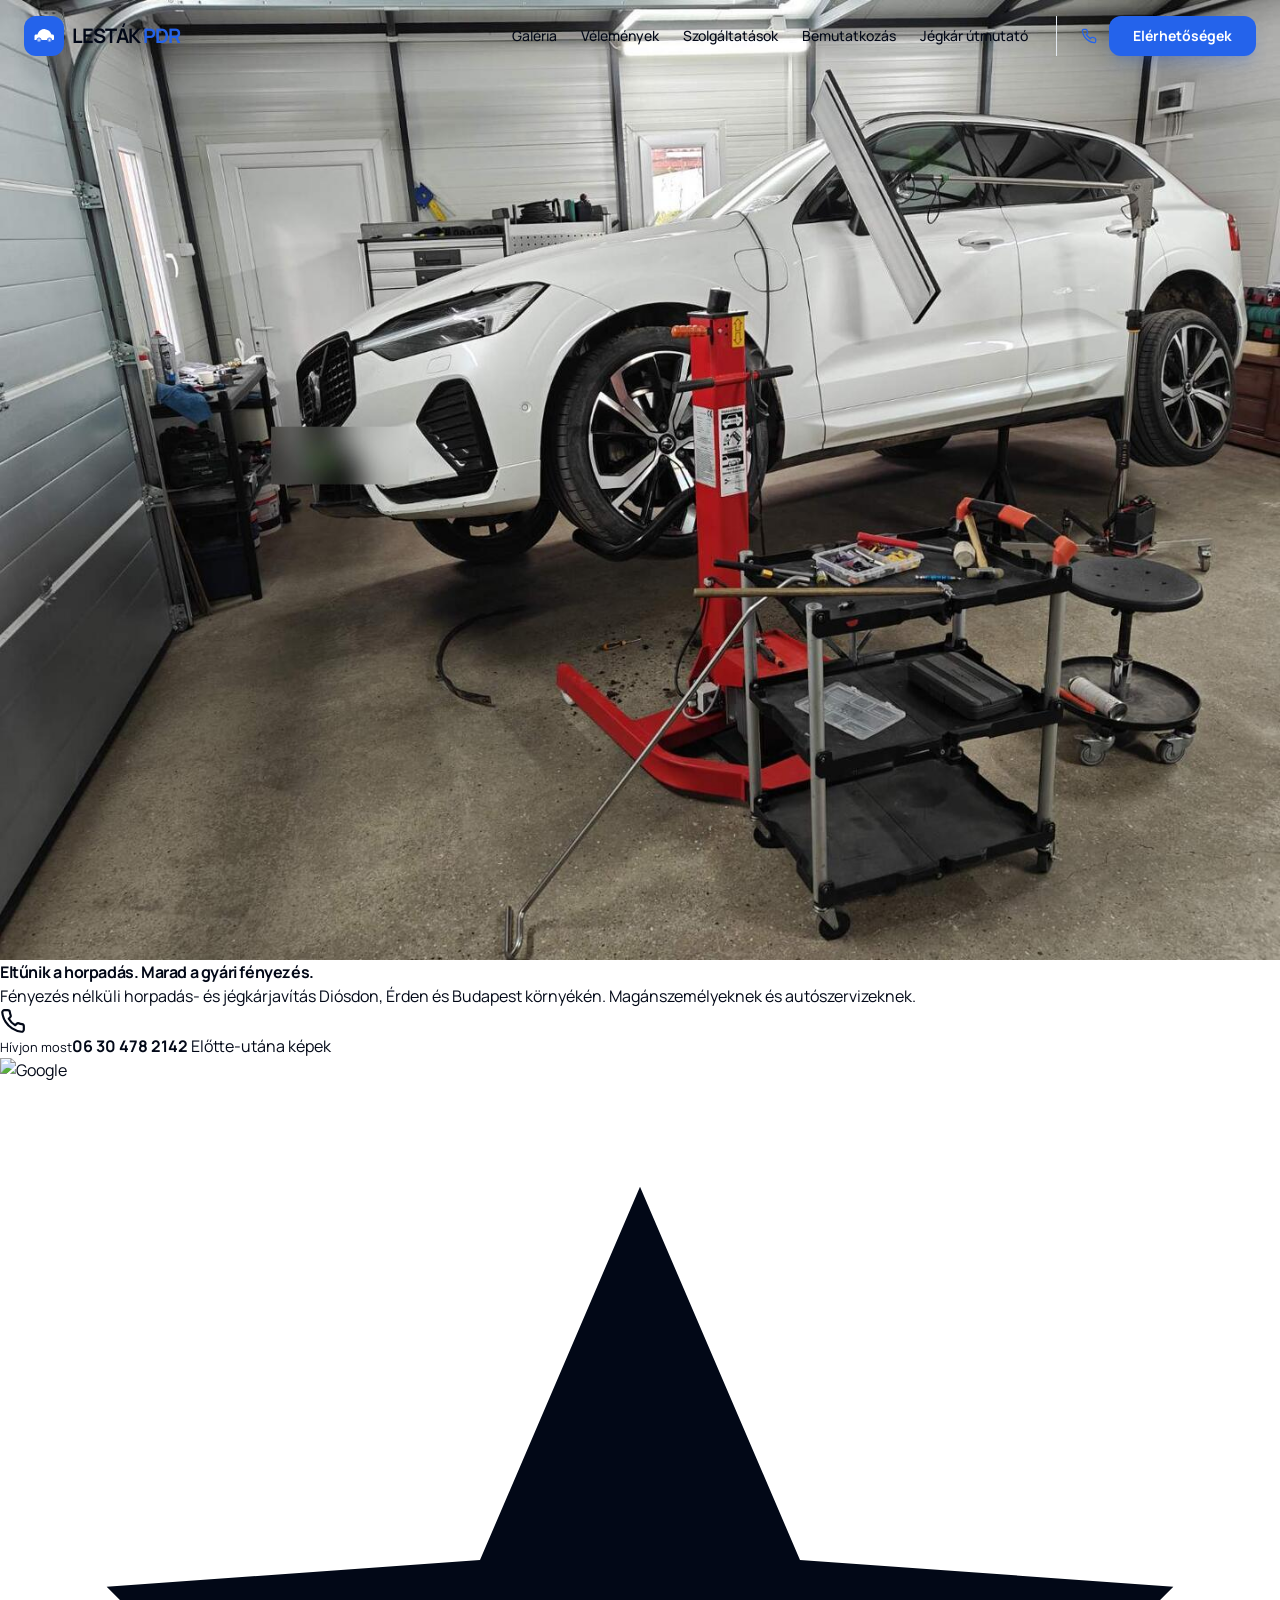
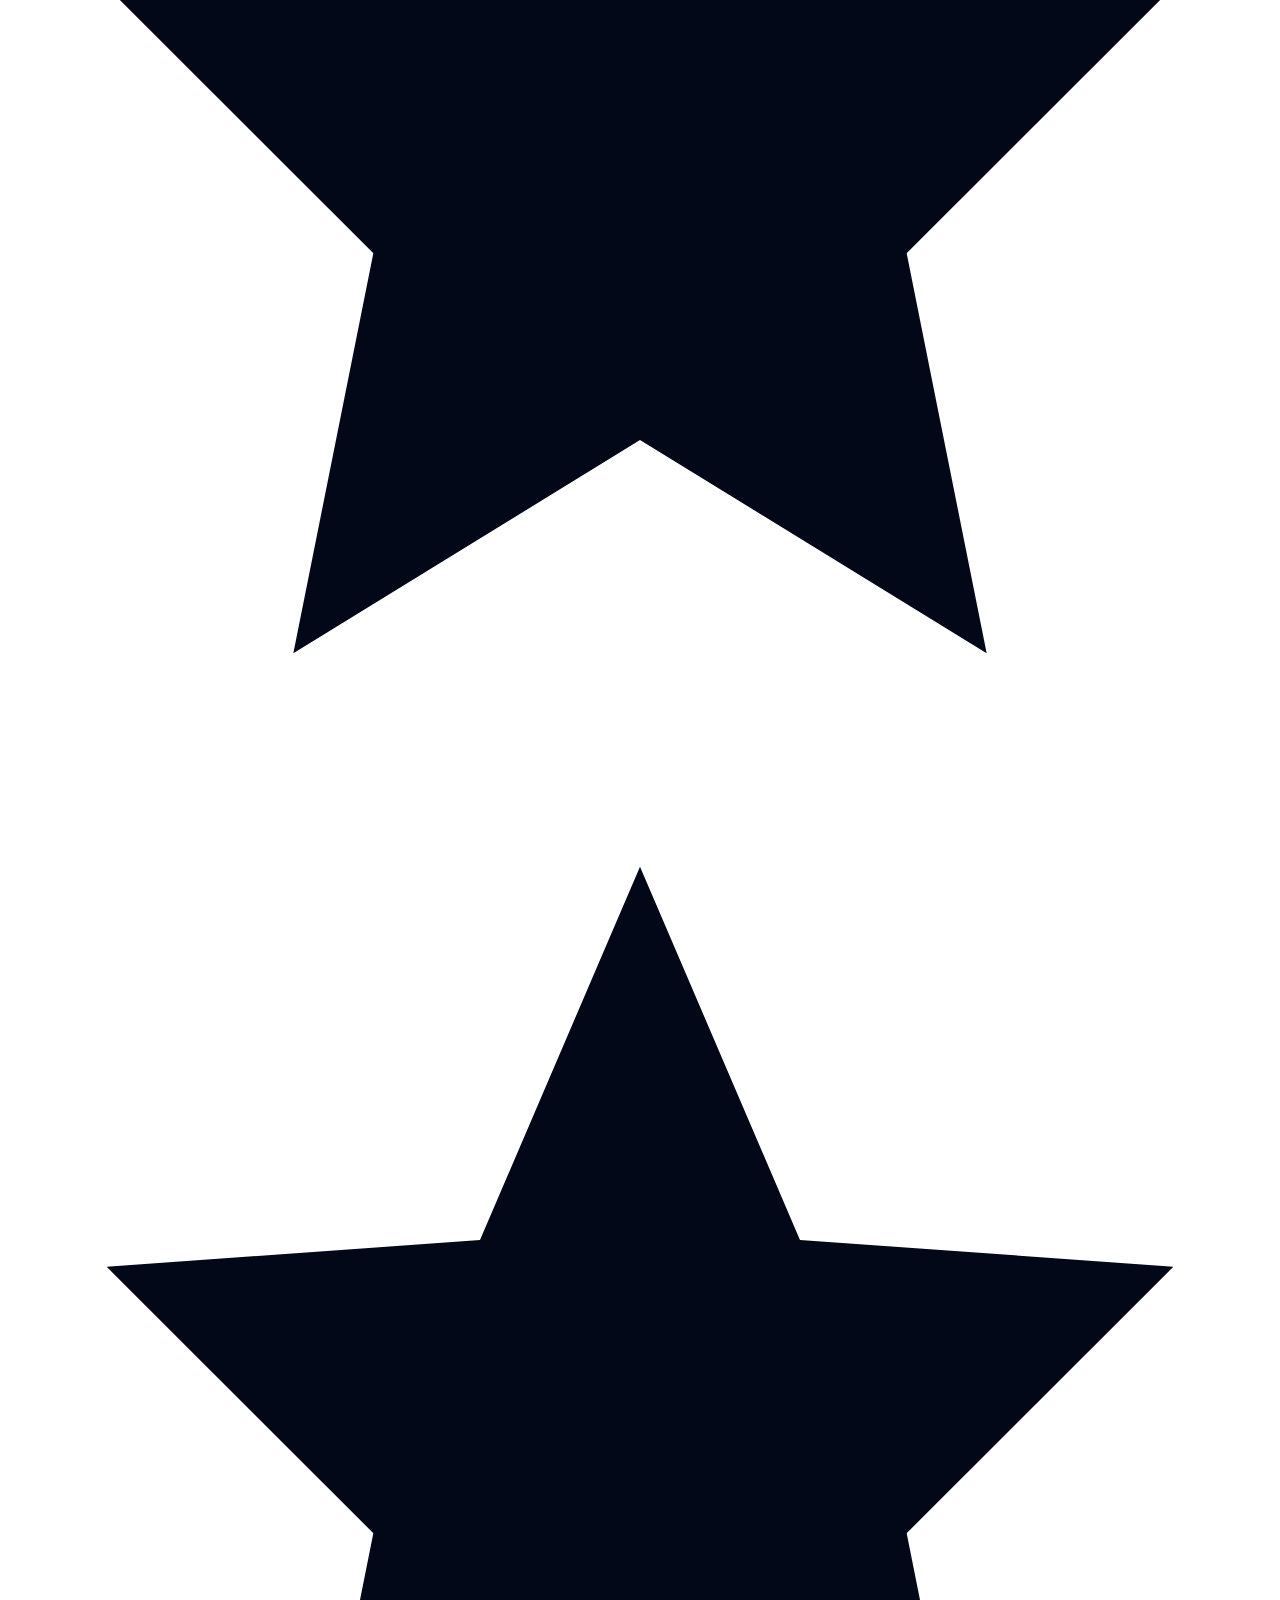
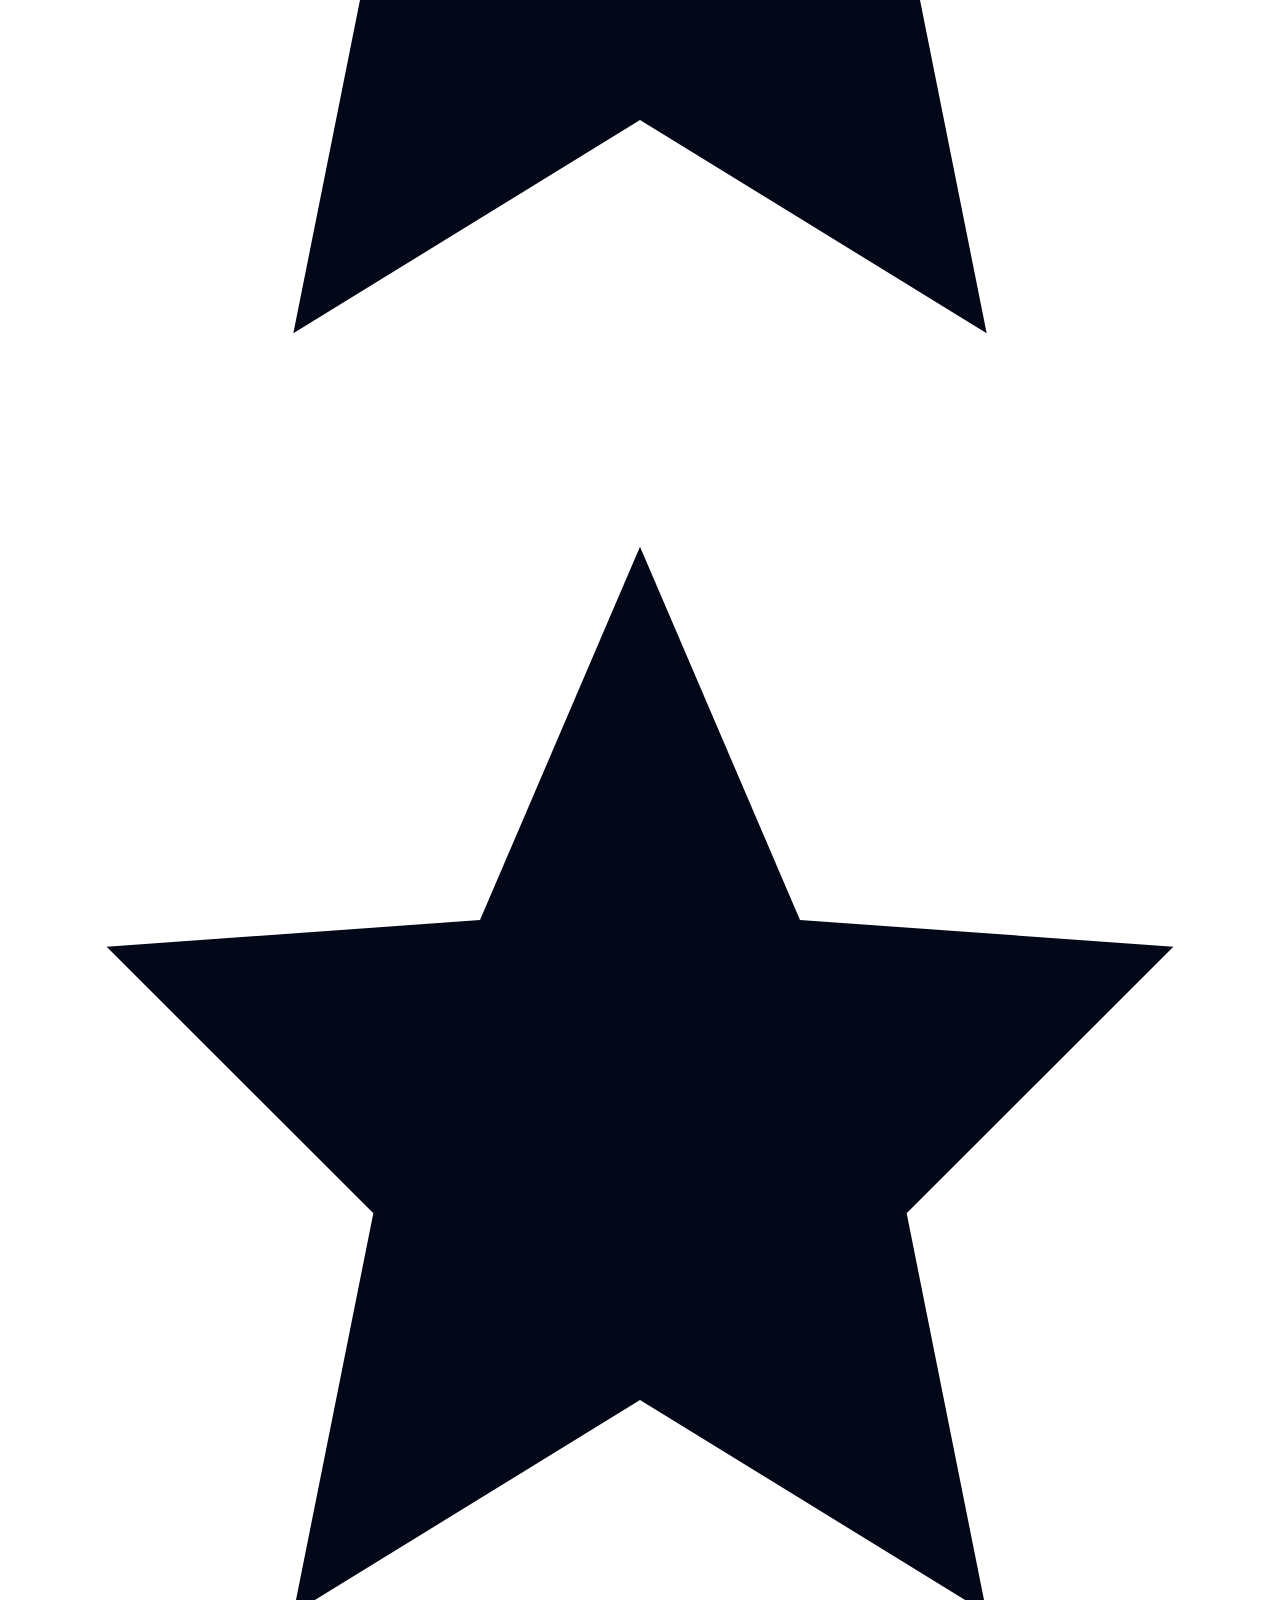
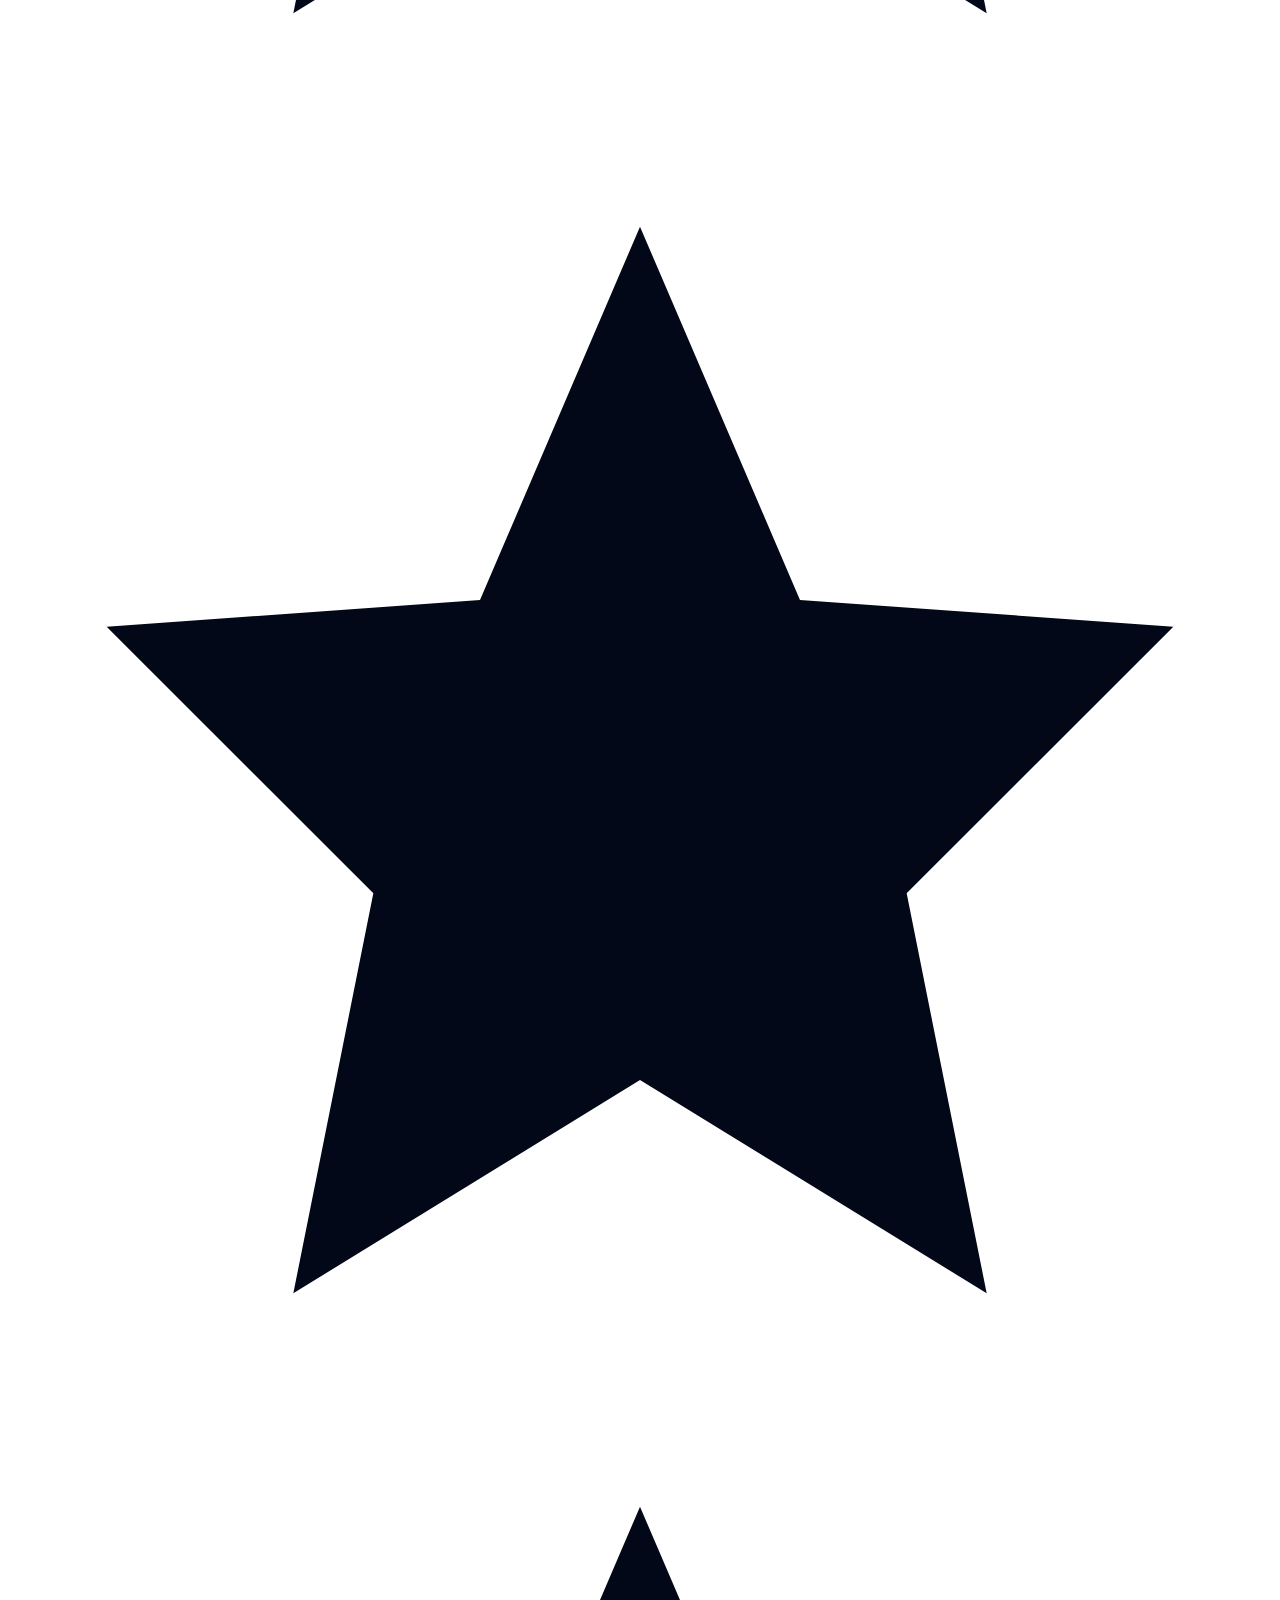
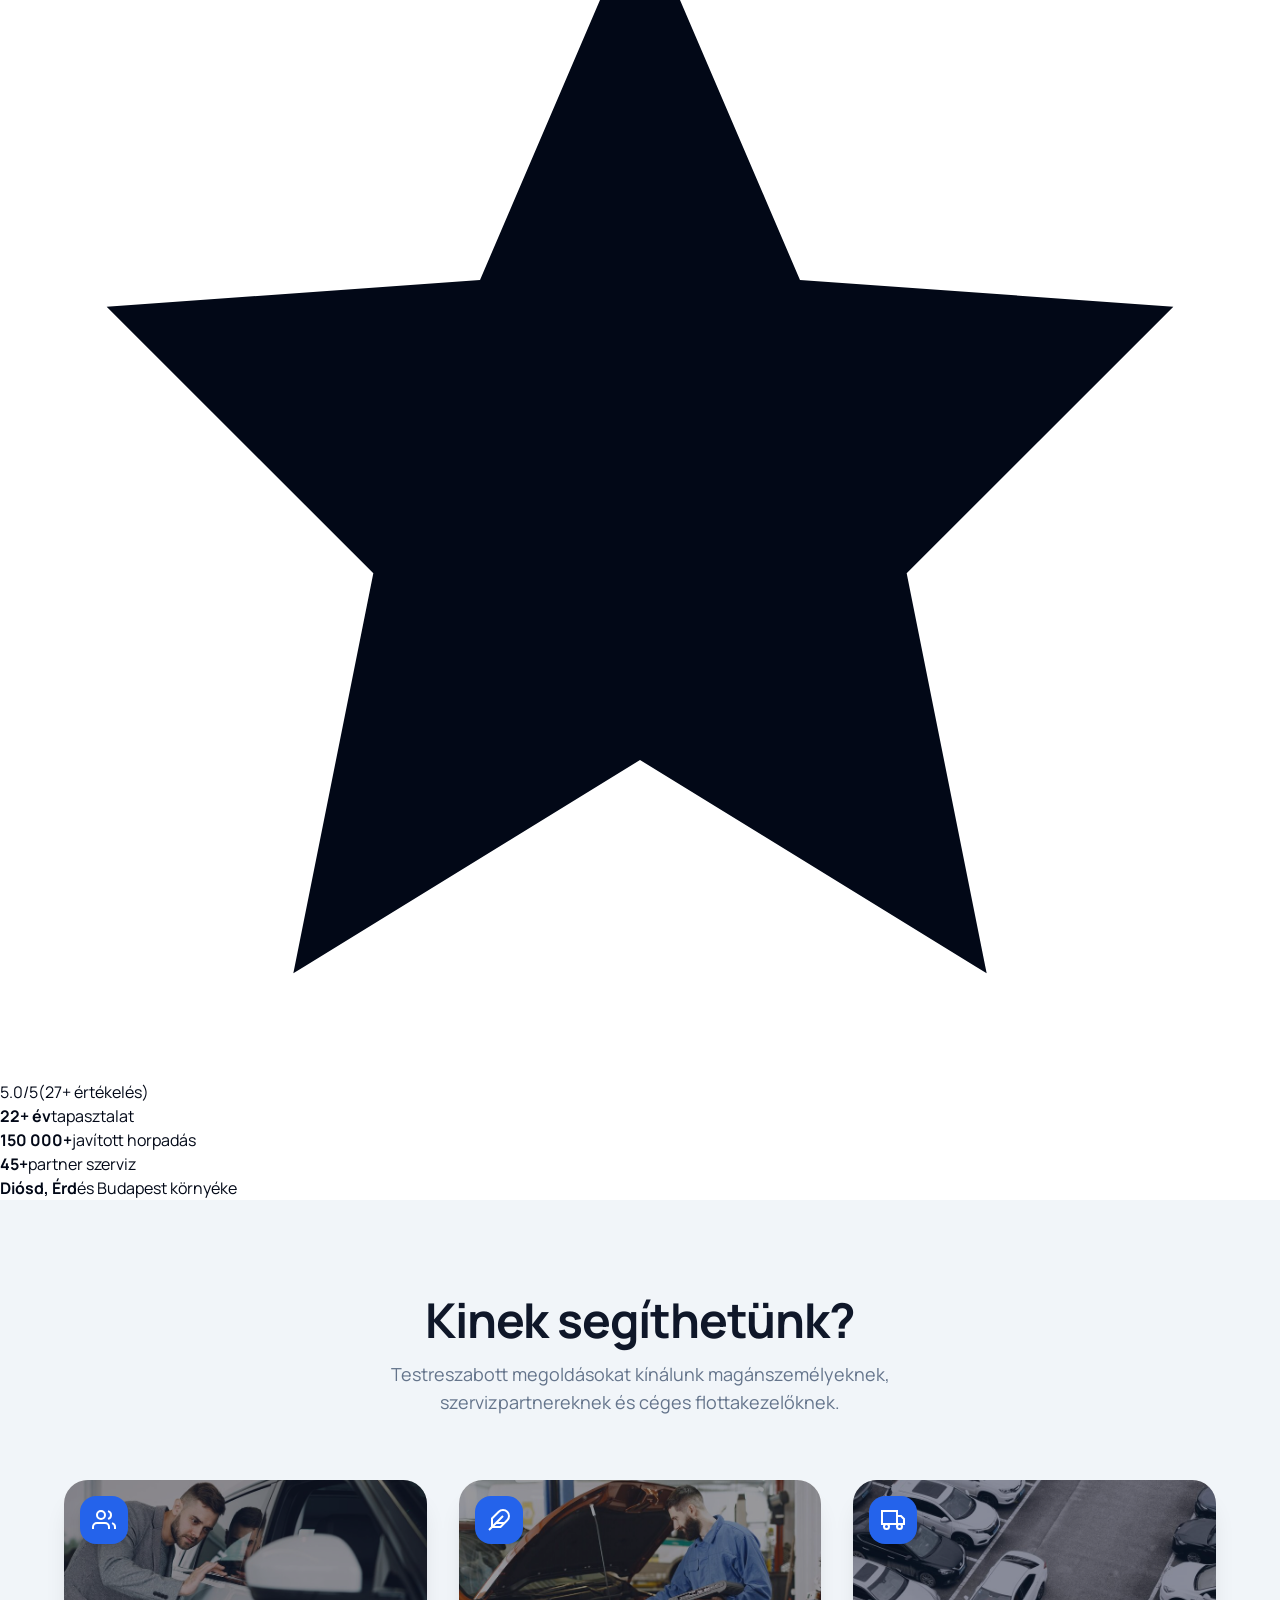
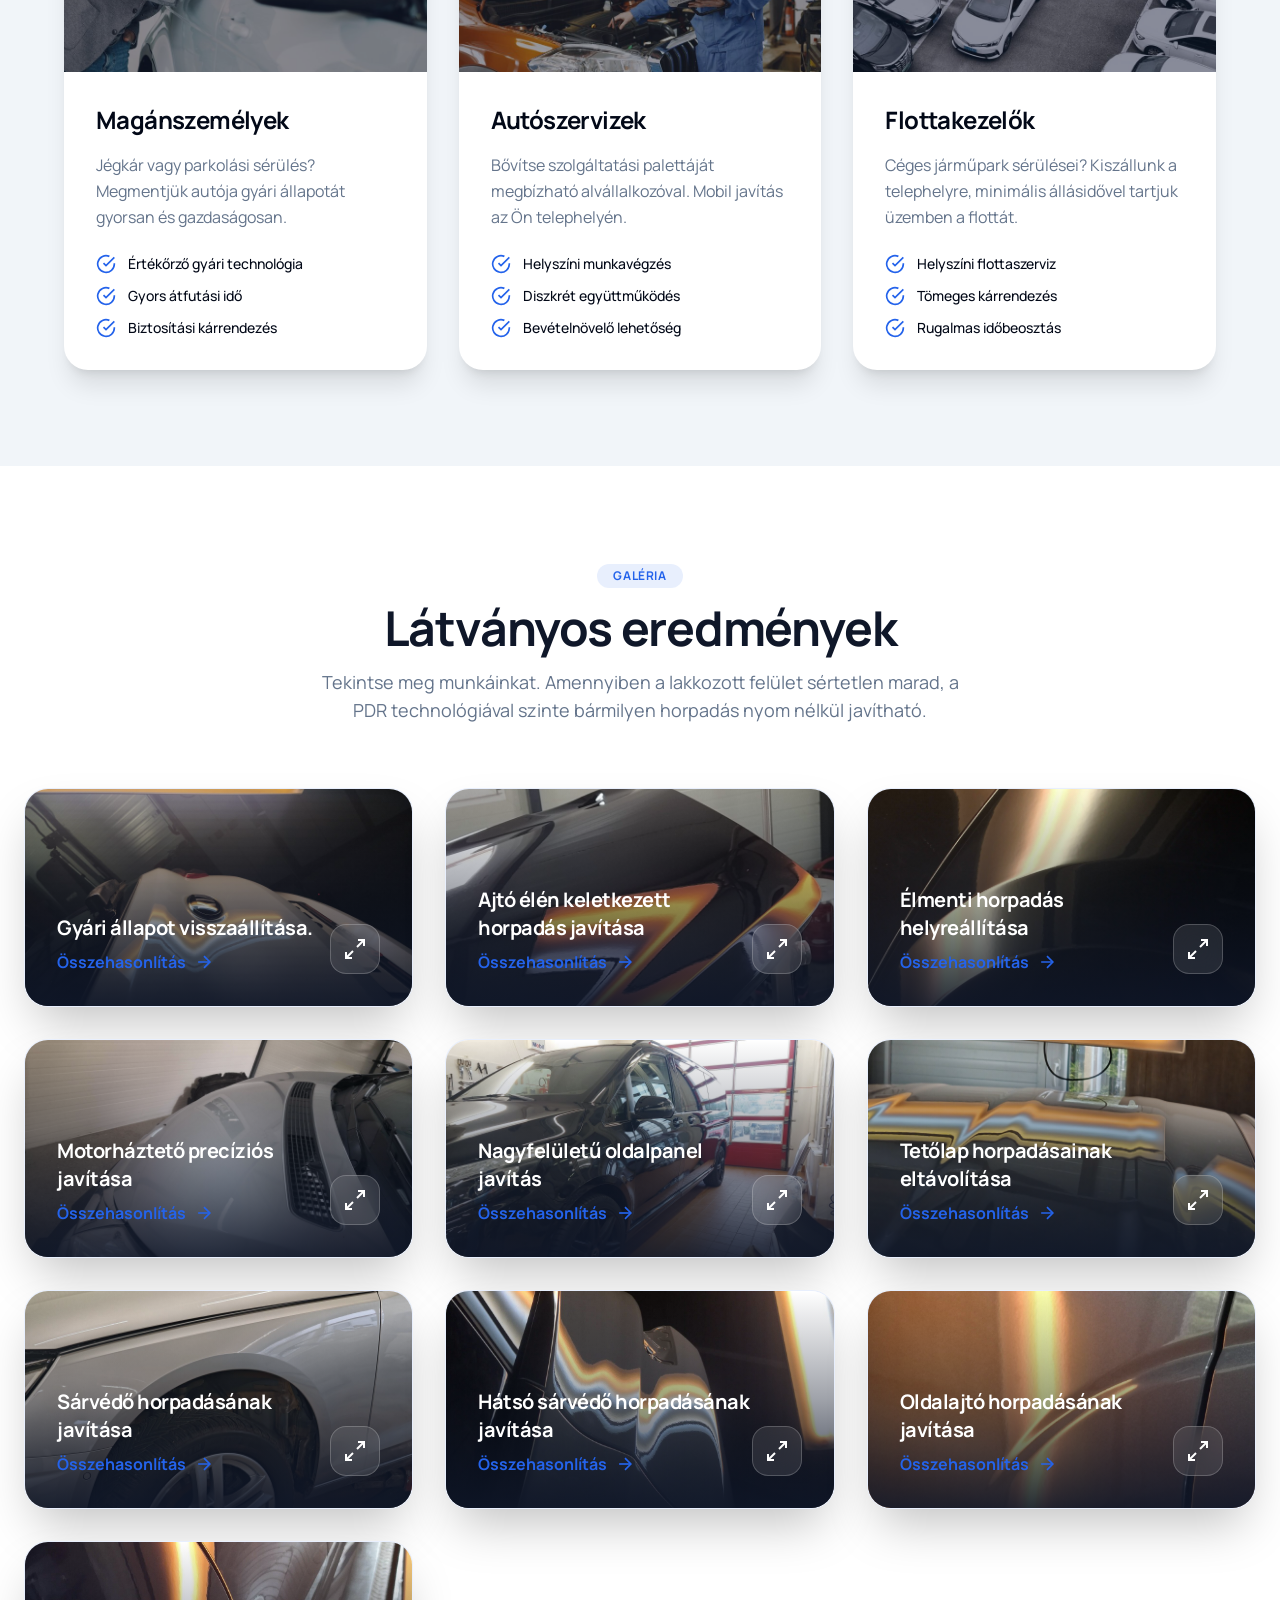
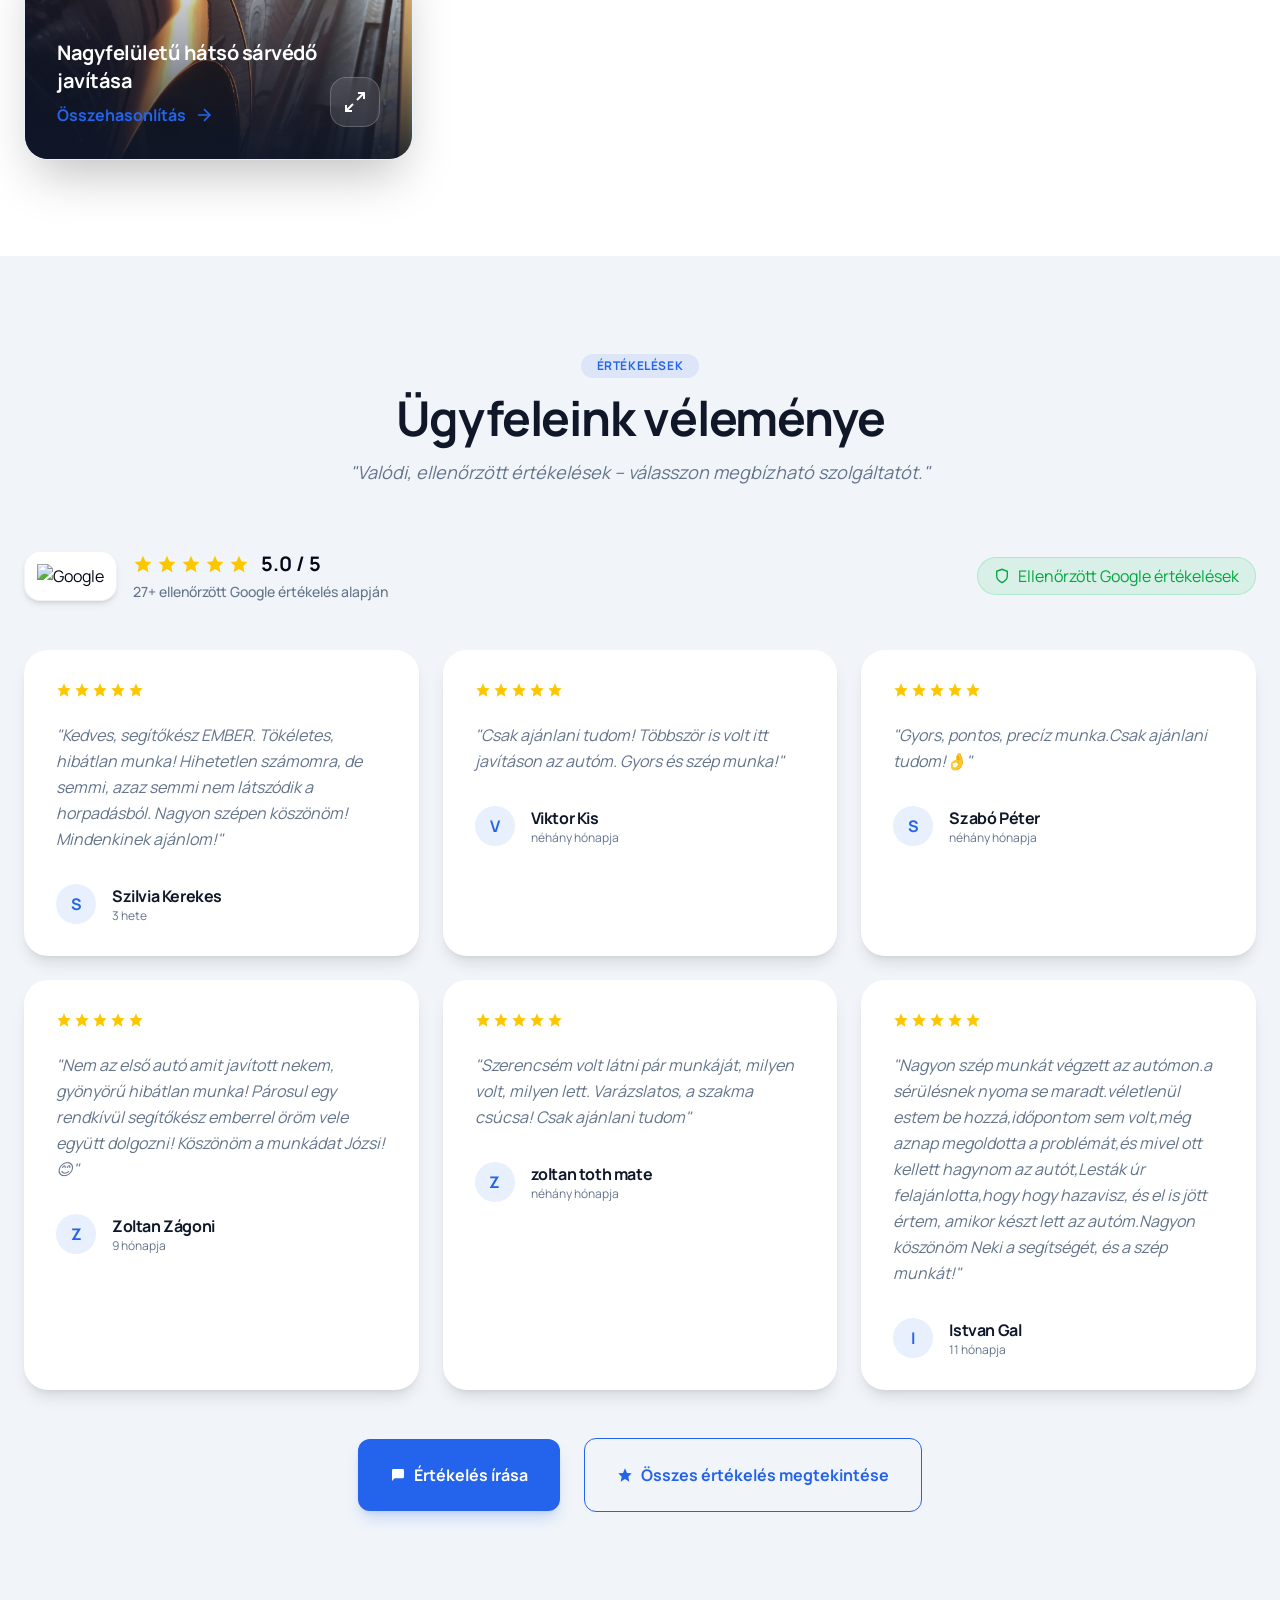
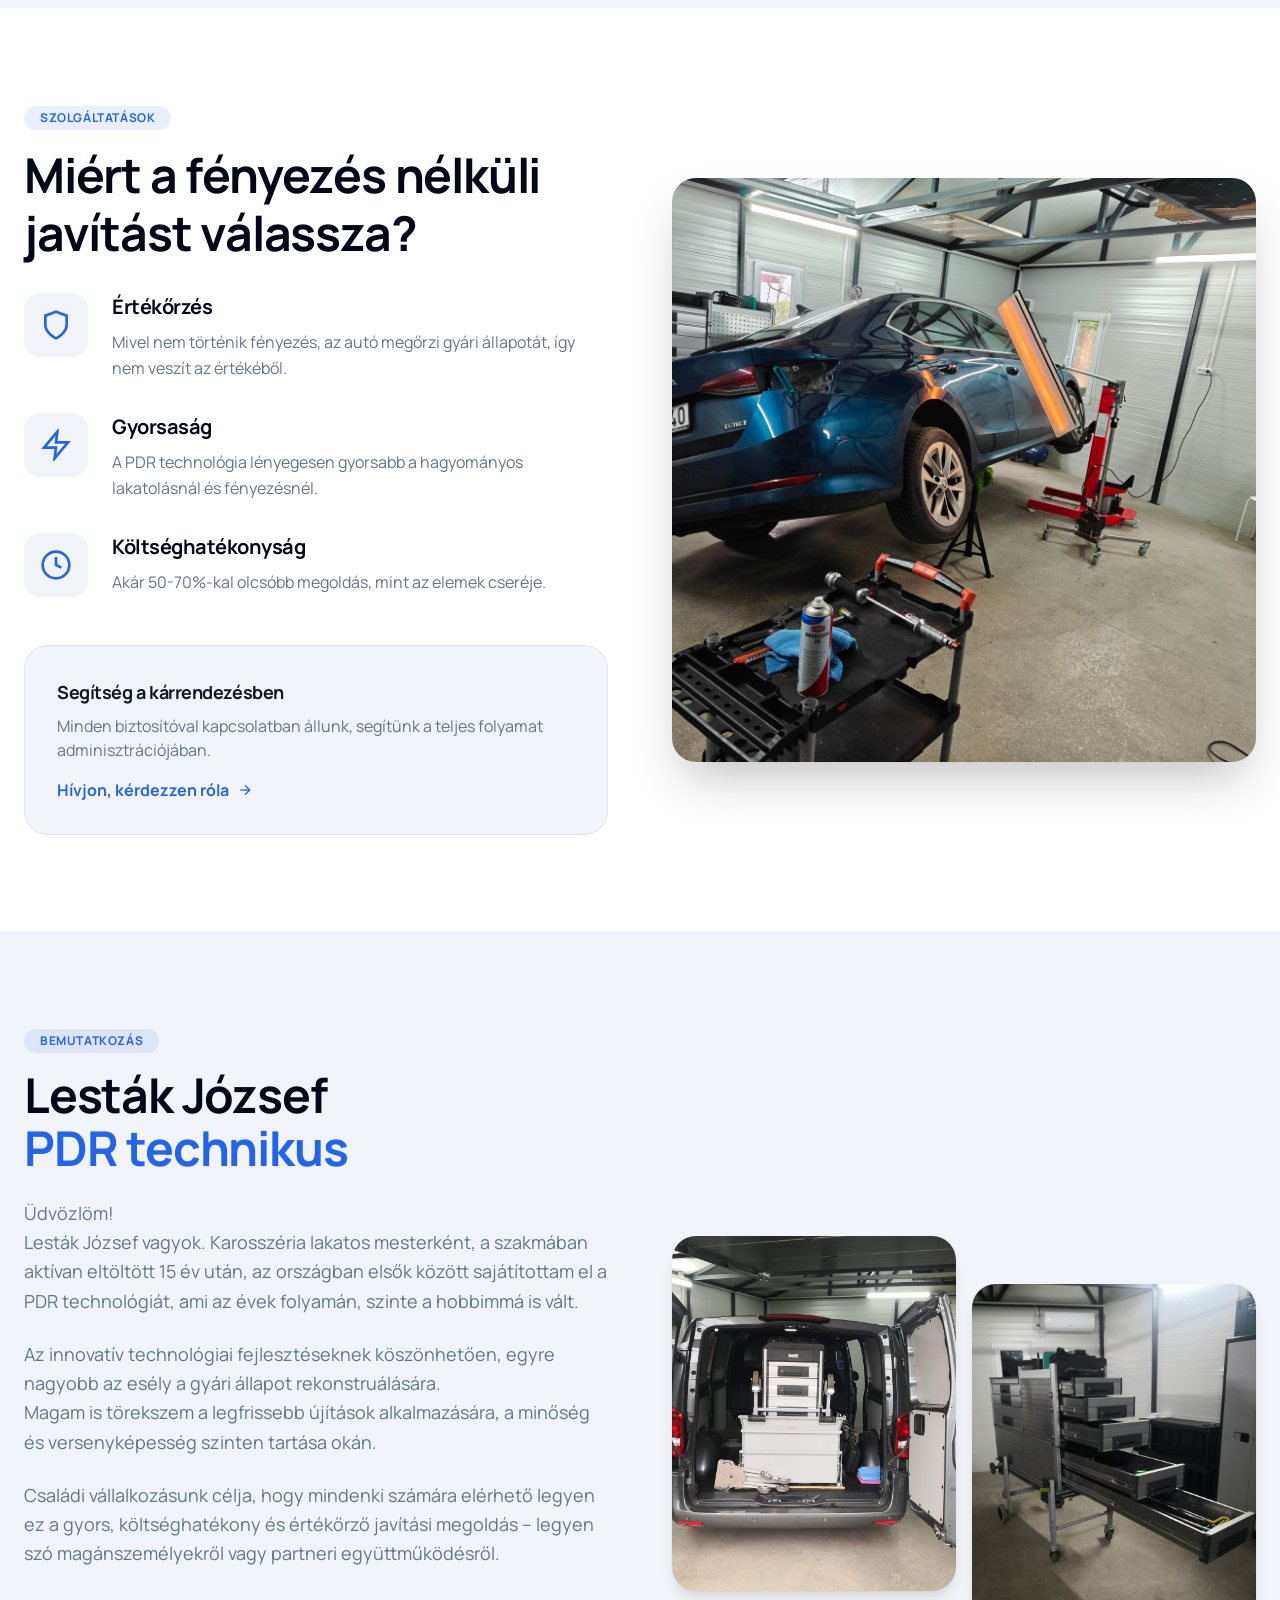
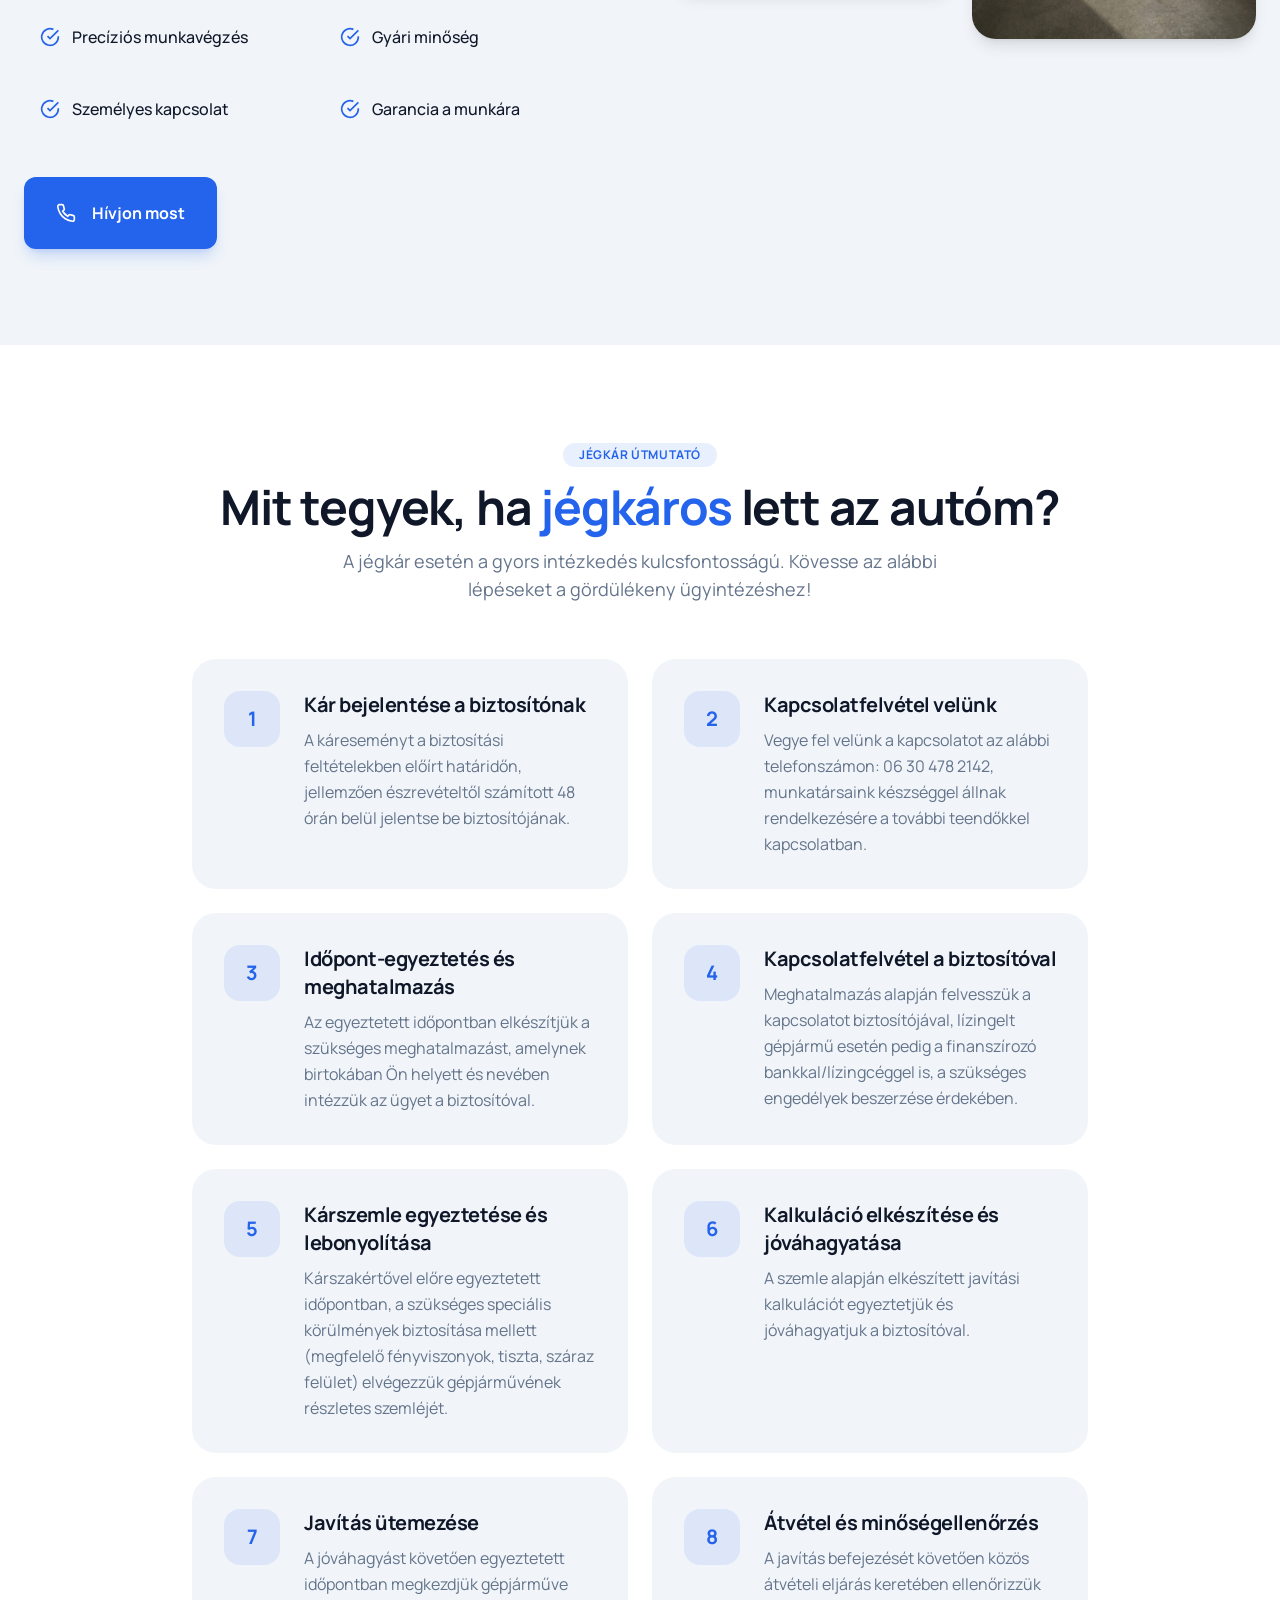
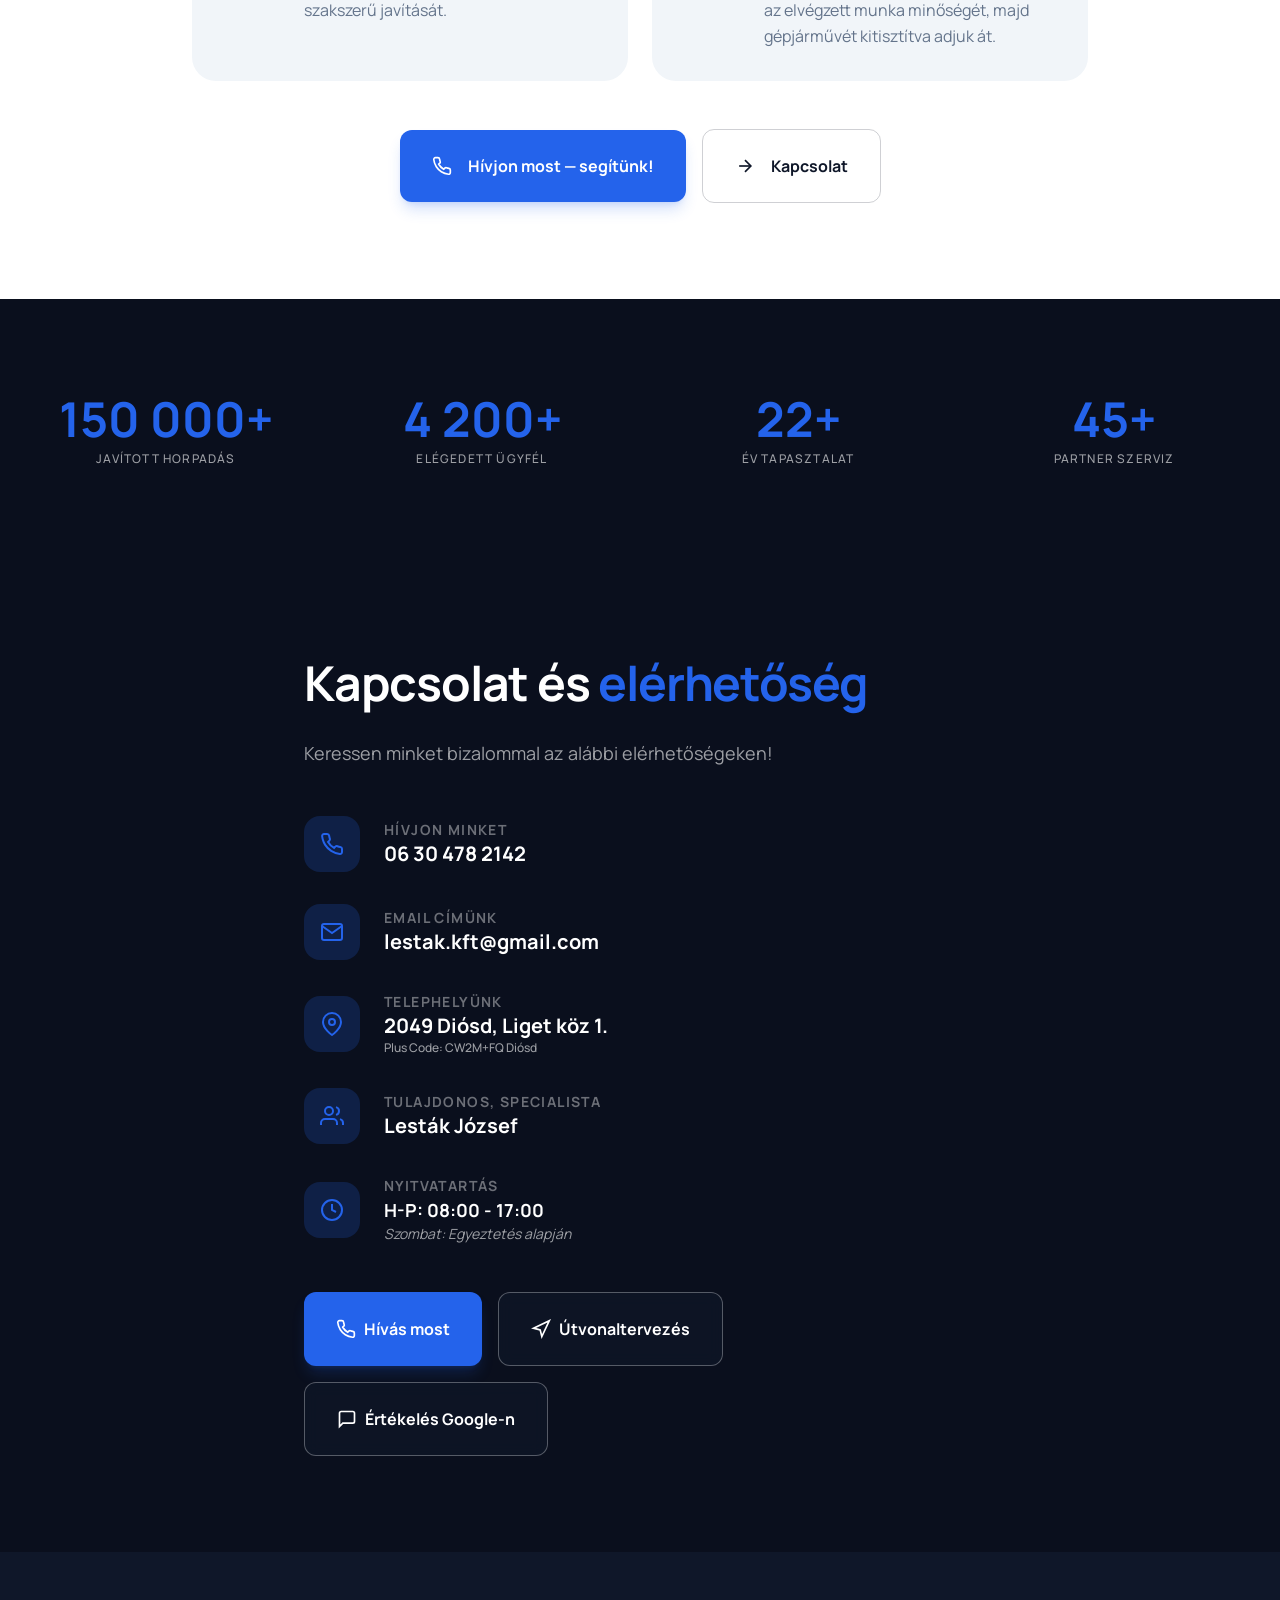
==== commit 7b9489c6: "Add files via upload" ====
--- a/index.html
+++ b/index.html
@@ -18,7 +18,8 @@
   <meta name="twitter:card" content="summary_large_image" />
   <link rel="preconnect" href="https://fonts.googleapis.com">
   <link rel="preconnect" href="https://fonts.gstatic.com" crossorigin>
-  <link href="https://fonts.googleapis.com/css2?family=Manrope:wght@400;500;600;700;800&display=swap" rel="stylesheet">
+  <link href="https://fonts.googleapis.com/css2?family=Manrope:wght@400;500;600;700;800&family=Archivo:wdth,wght@125,700;125,800;125,900&display=swap" rel="stylesheet">
+  <link rel="preload" as="image" href="/assets/images/hero-pdr.jpg" imagesrcset="/assets/images/hero-pdr-720.jpg 720w, /assets/images/hero-pdr.jpg 1600w" imagesizes="(max-width: 900px) 100vw, 74vw" fetchpriority="high" />
   <link rel="stylesheet" href="/assets/styles.css" />
   <script type="application/ld+json">
   {
@@ -128,36 +129,31 @@
   </nav>
 
   <!-- Hero -->
-  <section class="relative min-h-screen flex items-center pt-20 pb-10 overflow-hidden">
-    <div class="absolute inset-0 z-0">
-      <img src="/assets/images/hero-pdr.jpg" srcset="/assets/images/hero-pdr-720.jpg 720w, /assets/images/hero-pdr.jpg 1440w" sizes="100vw" alt="Kerékfelfüggesztés-beállító emelőn álló autó a Lesták Horpadás és Jégkár Javító Kft. diósdi műhelyében" fetchpriority="high" width="1440" height="1080" class="w-full h-full object-cover brightness-[0.85]" />
-      <div class="absolute inset-0 bg-gradient-to-r from-background via-background/60 to-transparent"></div>
-    </div>
-    <div class="relative z-10 max-w-7xl mx-auto px-6 w-full">
-      <div class="max-w-2xl">
-        <span class="inline-block mb-6 bg-accent/10 text-accent border-none px-4 py-1 text-xs font-bold uppercase tracking-wider rounded-full">Autóipari PDR szolgáltatások</span>
-        <h1 class="text-4xl md:text-5xl font-bold font-heading leading-[1.1] mb-8 tracking-tighter">Jégkár- és horpadásjavítás <span class="text-accent">olyan pontossággal, hogy nyoma sem marad</span></h1>
-        <p class="text-xl text-muted-foreground mb-10 leading-relaxed">22+ év tapasztalat, 150 000+ helyreállított horpadás – magánszemélyeknek és autószervizeknek, a gyári fényezés megőrzésével.</p>
-        <div class="flex flex-col sm:flex-row gap-4">
-          <a href="tel:+36304782142" class="btn btn-lg btn-primary">
-            <svg class="mr-2 w-5 h-5" viewBox="0 0 24 24" fill="none" stroke="currentColor" stroke-width="2"><path d="M22 16.92v3a2 2 0 0 1-2.18 2 19.79 19.79 0 0 1-8.63-3.07 19.5 19.5 0 0 1-6-6 19.79 19.79 0 0 1-3.07-8.67A2 2 0 0 1 4.11 2h3a2 2 0 0 1 2 1.72c.127.96.36 1.903.7 2.81a2 2 0 0 1-.45 2.11L8.09 9.91a16 16 0 0 0 6 6l1.27-1.27a2 2 0 0 1 2.11-.45c.907.34 1.85.573 2.81.7A2 2 0 0 1 22 16.92z"/></svg>
-            Hívjon most
-          </a>
-          <a href="#galeria" class="btn btn-lg btn-ghost">Előtte-utána képek</a>
-        </div>
-        <div class="mt-6 inline-flex items-center gap-2.5 bg-white/90 backdrop-blur-sm px-4 py-2 rounded-full border border-border/50 shadow-sm flex-nowrap whitespace-nowrap">
-          <img src="https://www.google.com/images/branding/googlelogo/2x/googlelogo_color_92x30dp.png" alt="Google" class="h-4 object-contain shrink-0" />
-          <div class="flex items-center gap-0.5 shrink-0">
-            <svg class="w-3.5 h-3.5 text-yellow-400" fill="currentColor" viewBox="0 0 24 24"><polygon points="12 2 15 9 22 9.5 17 14.5 18.5 22 12 18 5.5 22 7 14.5 2 9.5 9 9"/></svg>
-            <svg class="w-3.5 h-3.5 text-yellow-400" fill="currentColor" viewBox="0 0 24 24"><polygon points="12 2 15 9 22 9.5 17 14.5 18.5 22 12 18 5.5 22 7 14.5 2 9.5 9 9"/></svg>
-            <svg class="w-3.5 h-3.5 text-yellow-400" fill="currentColor" viewBox="0 0 24 24"><polygon points="12 2 15 9 22 9.5 17 14.5 18.5 22 12 18 5.5 22 7 14.5 2 9.5 9 9"/></svg>
-            <svg class="w-3.5 h-3.5 text-yellow-400" fill="currentColor" viewBox="0 0 24 24"><polygon points="12 2 15 9 22 9.5 17 14.5 18.5 22 12 18 5.5 22 7 14.5 2 9.5 9 9"/></svg>
-            <svg class="w-3.5 h-3.5 text-yellow-400" fill="currentColor" viewBox="0 0 24 24"><polygon points="12 2 15 9 22 9.5 17 14.5 18.5 22 12 18 5.5 22 7 14.5 2 9.5 9 9"/></svg>
-          </div>
-          <span class="text-sm font-bold text-primary shrink-0">5.0/5</span>
-          <span class="text-sm text-muted-foreground shrink-0">(27+ értékelés)</span>
-        </div>
-      </div>
+  <section class="hx" aria-labelledby="hx-title">
+    <div class="hx-photo">
+      <img src="/assets/images/hero-pdr.jpg" srcset="/assets/images/hero-pdr-720.jpg 720w, /assets/images/hero-pdr.jpg 1600w" sizes="(max-width: 900px) 100vw, 74vw" alt="Fehér autó a Lesták Horpadás és Jégkár Javító Kft. diósdi műhelyében, horpadásjavítás közben" fetchpriority="high" width="1600" height="1200" />
+    </div>
+    <div class="hx-main">
+      <h1 id="hx-title" class="hx-title" aria-label="Eltűnik a horpadás. Marad a gyári fényezés.">
+        <span class="hx-s"><span class="hx-w" style="--i:0"><span>Eltűnik</span></span> <span class="hx-w" style="--i:1"><span>a</span></span> <span class="hx-w" style="--i:2"><span>horpadás.</span></span></span>
+        <span class="hx-s"><span class="hx-w" style="--i:3"><span>Marad</span></span> <span class="hx-w" style="--i:4"><span>a</span></span> <span class="hx-w" style="--i:5"><span>gyári</span></span> <span class="hx-w" style="--i:6"><span>fényezés.</span></span></span>
+      </h1>
+      <p class="hx-lede">Fényezés nélküli horpadás- és jégkárjavítás Diósdon, Érden és Budapest környékén. Magánszemélyeknek és autószervizeknek.</p>
+      <div class="hx-ctas">
+        <a href="tel:+36304782142" class="hx-call"><svg width="26" height="26" viewBox="0 0 24 24" fill="none" stroke="currentColor" stroke-width="2" stroke-linecap="round" stroke-linejoin="round" aria-hidden="true"><path d="M22 16.92v3a2 2 0 0 1-2.18 2 19.79 19.79 0 0 1-8.63-3.07 19.5 19.5 0 0 1-6-6 19.79 19.79 0 0 1-3.07-8.67A2 2 0 0 1 4.11 2h3a2 2 0 0 1 2 1.72c.127.96.361 1.903.7 2.81a2 2 0 0 1-.45 2.11L8.09 9.91a16 16 0 0 0 6 6l1.27-1.27a2 2 0 0 1 2.11-.45c.907.339 1.85.573 2.81.7A2 2 0 0 1 22 16.92z"/></svg><span><small>Hívjon most</small><b>06 30 478 2142</b></span></a>
+        <a href="#galeria" class="hx-ghost">Előtte-utána képek</a>
+      </div>
+      <a class="g-badge" href="https://www.google.com/maps/place/Lest%C3%A1k+Horpad%C3%A1s+%C3%A9s+J%C3%A9gk%C3%A1r+Jav%C3%ADt%C3%B3+Kft./@47.4012059,18.9344743,17z/data=!4m8!3m7!1s0x4741e151534f6db3:0x77e198ae1fa5737c!8m2!3d47.4012059!4d18.9344743!9m1!1b1!16s%2Fg%2F11s47rpqgw?hl=hu-HU&amp;entry=ttu" target="_blank" rel="noopener" aria-label="Google-értékelés: 5.0 az 5-ből, 27+ értékelés">
+        <img class="g-logo" src="https://www.google.com/images/branding/googlelogo/2x/googlelogo_color_92x30dp.png" width="67" height="22" alt="Google" />
+        <span class="g-stars"><svg viewBox="0 0 24 24" fill="currentColor" aria-hidden="true"><polygon points="12 2 15 9 22 9.5 17 14.5 18.5 22 12 18 5.5 22 7 14.5 2 9.5 9 9"/></svg><svg viewBox="0 0 24 24" fill="currentColor" aria-hidden="true"><polygon points="12 2 15 9 22 9.5 17 14.5 18.5 22 12 18 5.5 22 7 14.5 2 9.5 9 9"/></svg><svg viewBox="0 0 24 24" fill="currentColor" aria-hidden="true"><polygon points="12 2 15 9 22 9.5 17 14.5 18.5 22 12 18 5.5 22 7 14.5 2 9.5 9 9"/></svg><svg viewBox="0 0 24 24" fill="currentColor" aria-hidden="true"><polygon points="12 2 15 9 22 9.5 17 14.5 18.5 22 12 18 5.5 22 7 14.5 2 9.5 9 9"/></svg><svg viewBox="0 0 24 24" fill="currentColor" aria-hidden="true"><polygon points="12 2 15 9 22 9.5 17 14.5 18.5 22 12 18 5.5 22 7 14.5 2 9.5 9 9"/></svg></span>
+        <span class="g-score">5.0/5</span><span class="g-count">(27+ értékelés)</span>
+      </a>
+    </div>
+    <div class="hx-bar">
+      <div><b>22+ év</b>tapasztalat</div>
+      <div><b>150 000+</b>javított horpadás</div>
+      <div><b>45+</b>partner szerviz</div>
+      <div><b>Diósd, Érd</b>és Budapest környéke</div>
     </div>
   </section>
 
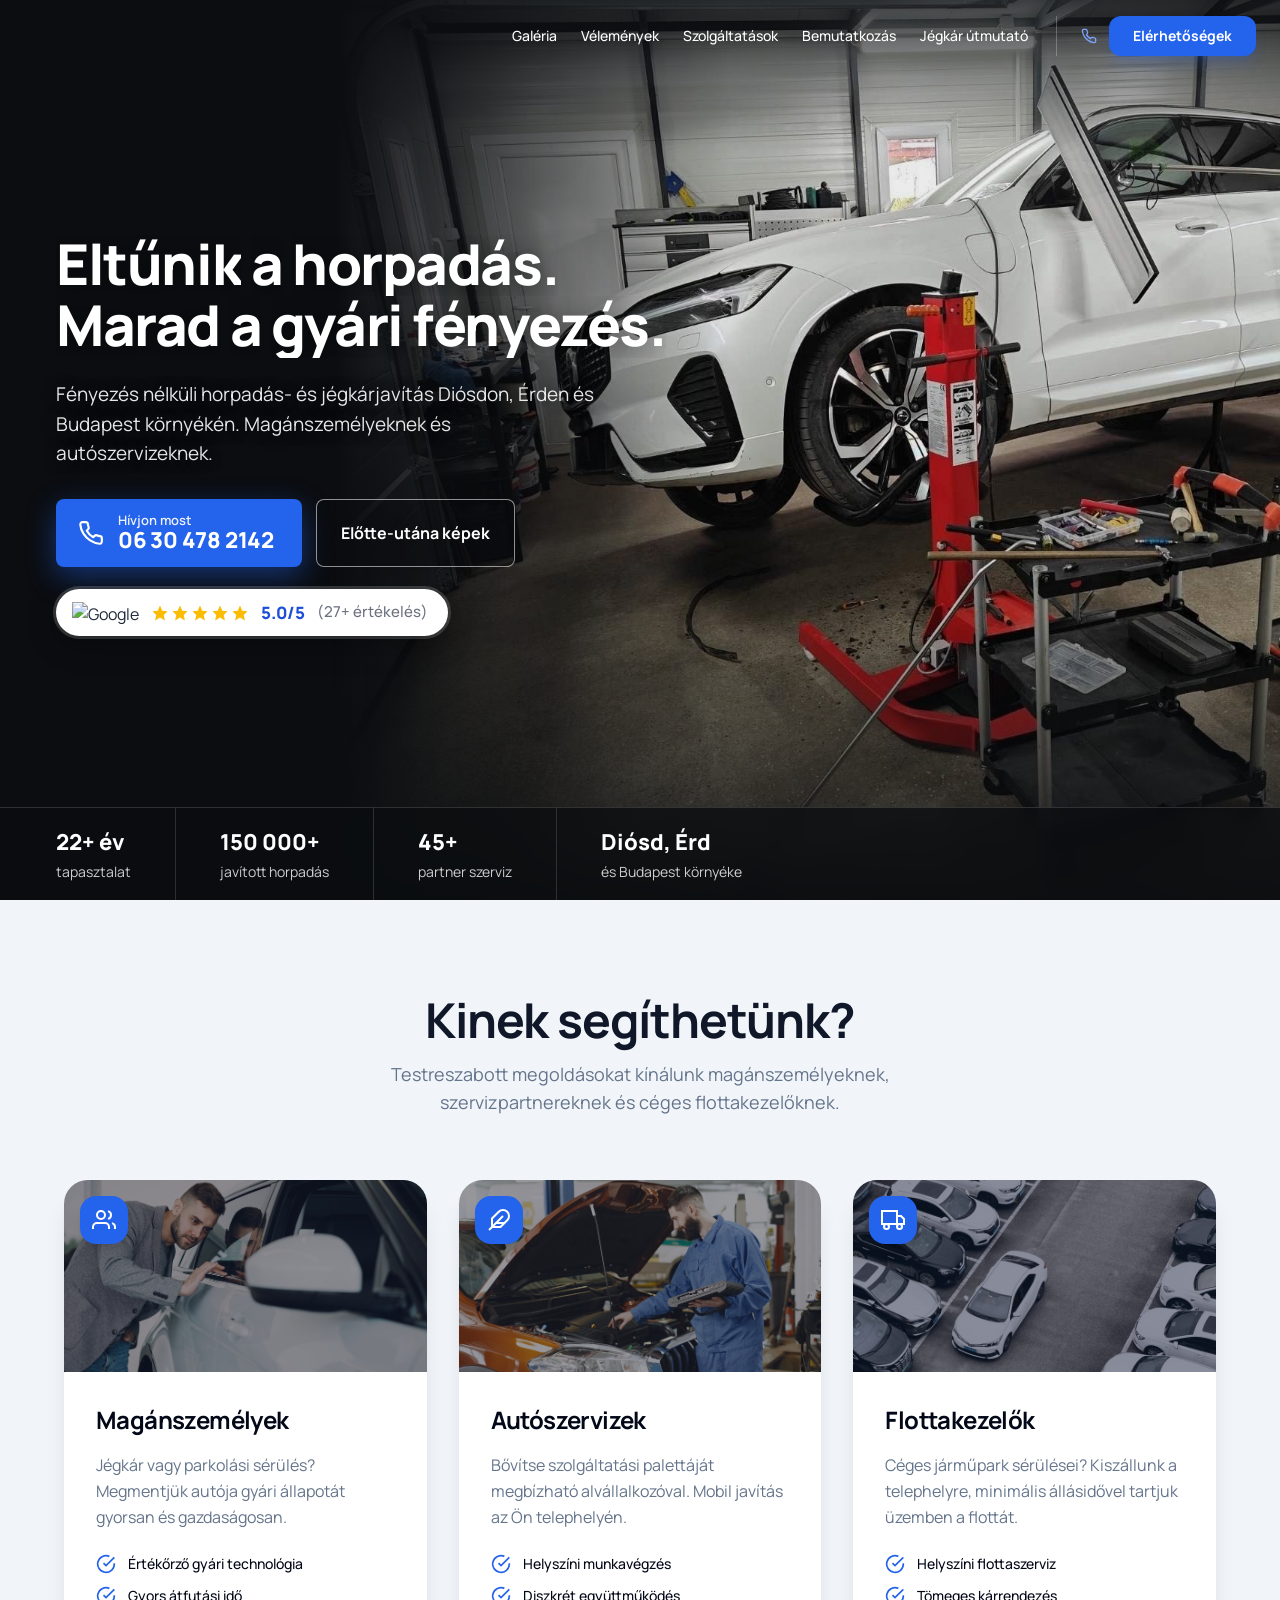
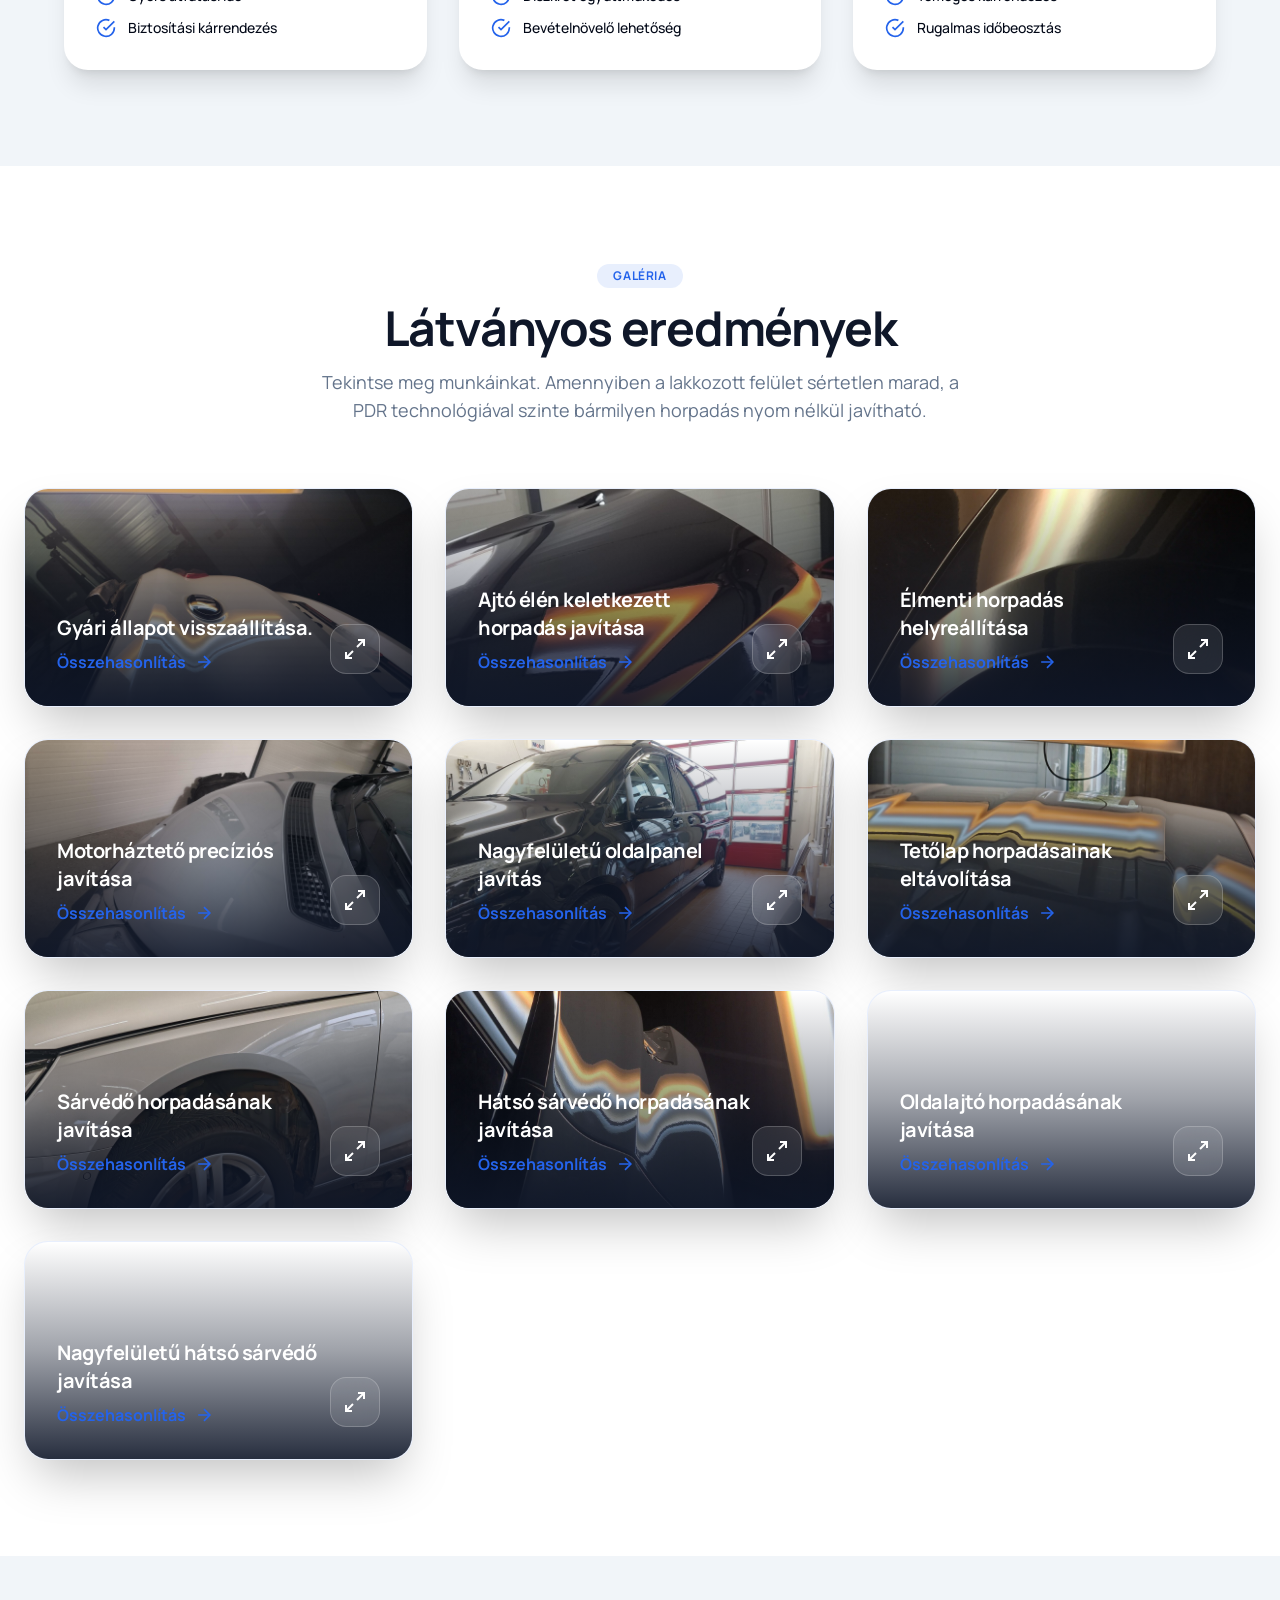
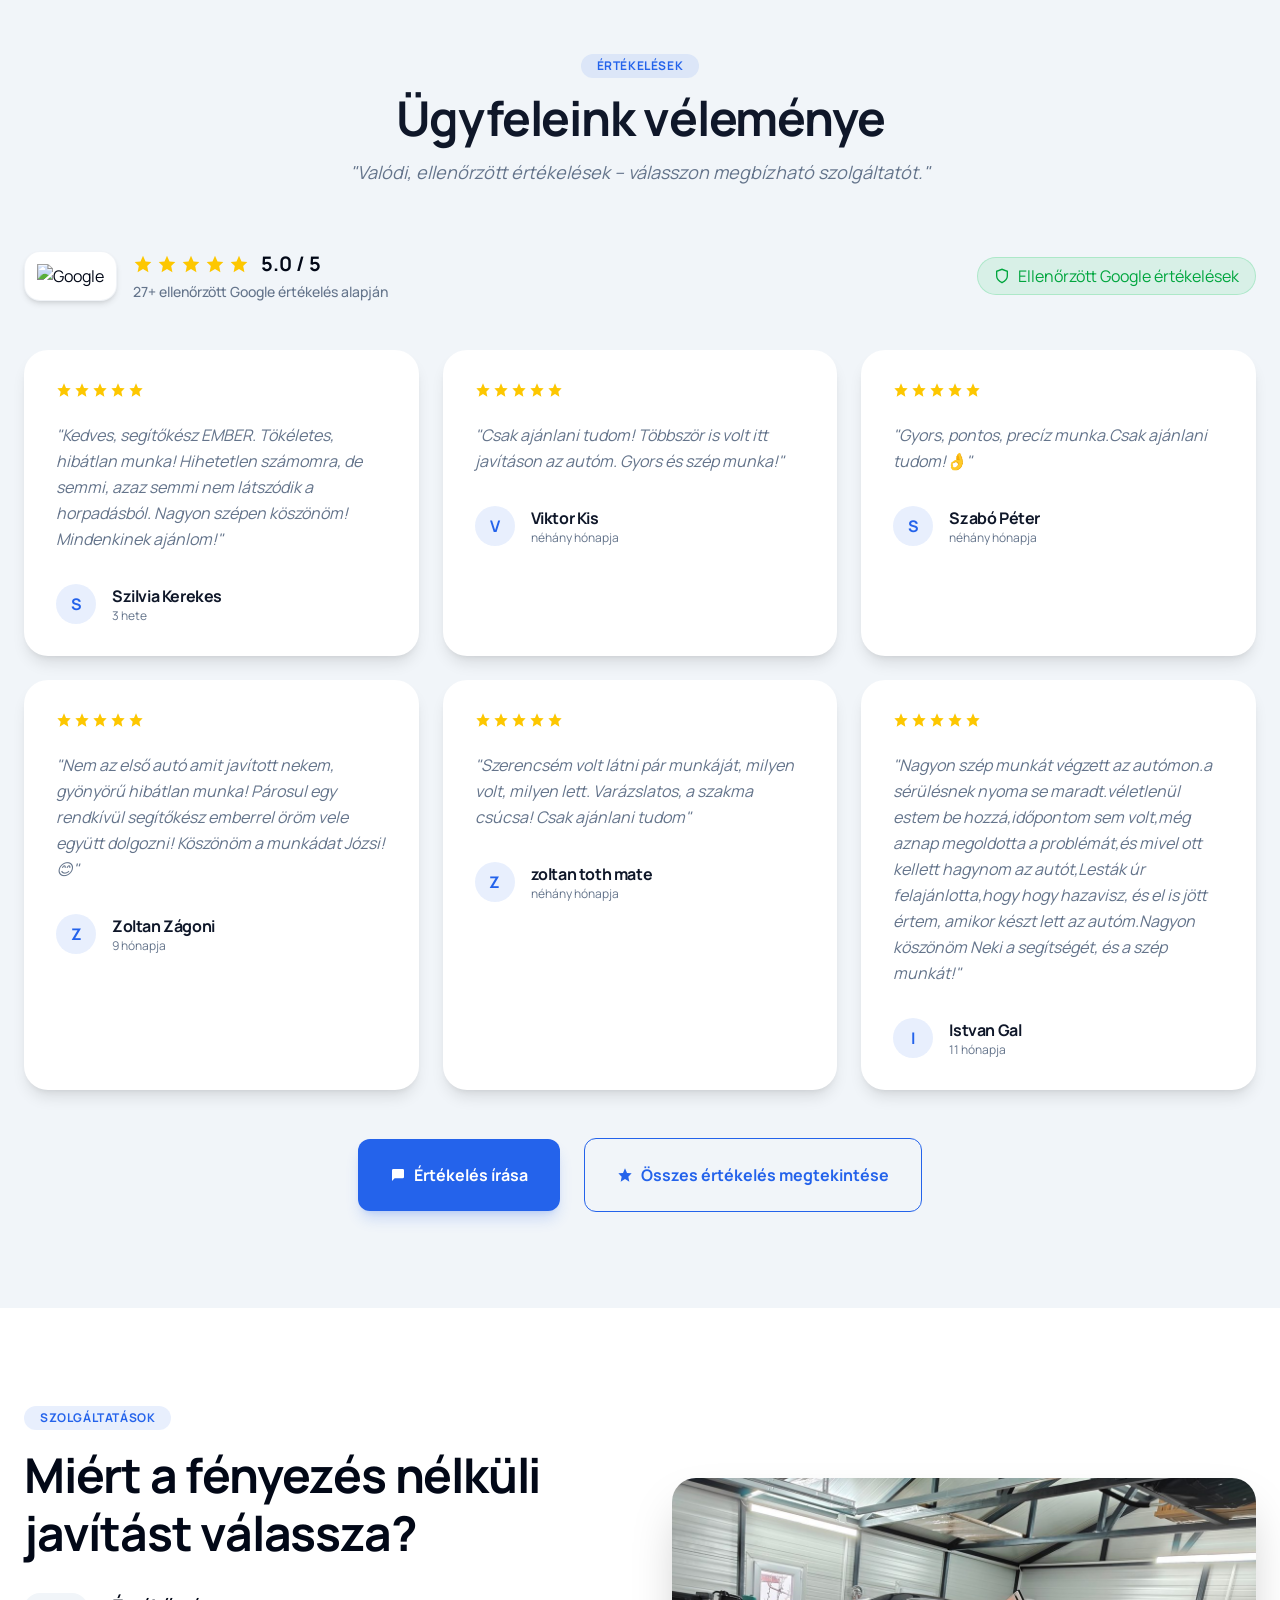
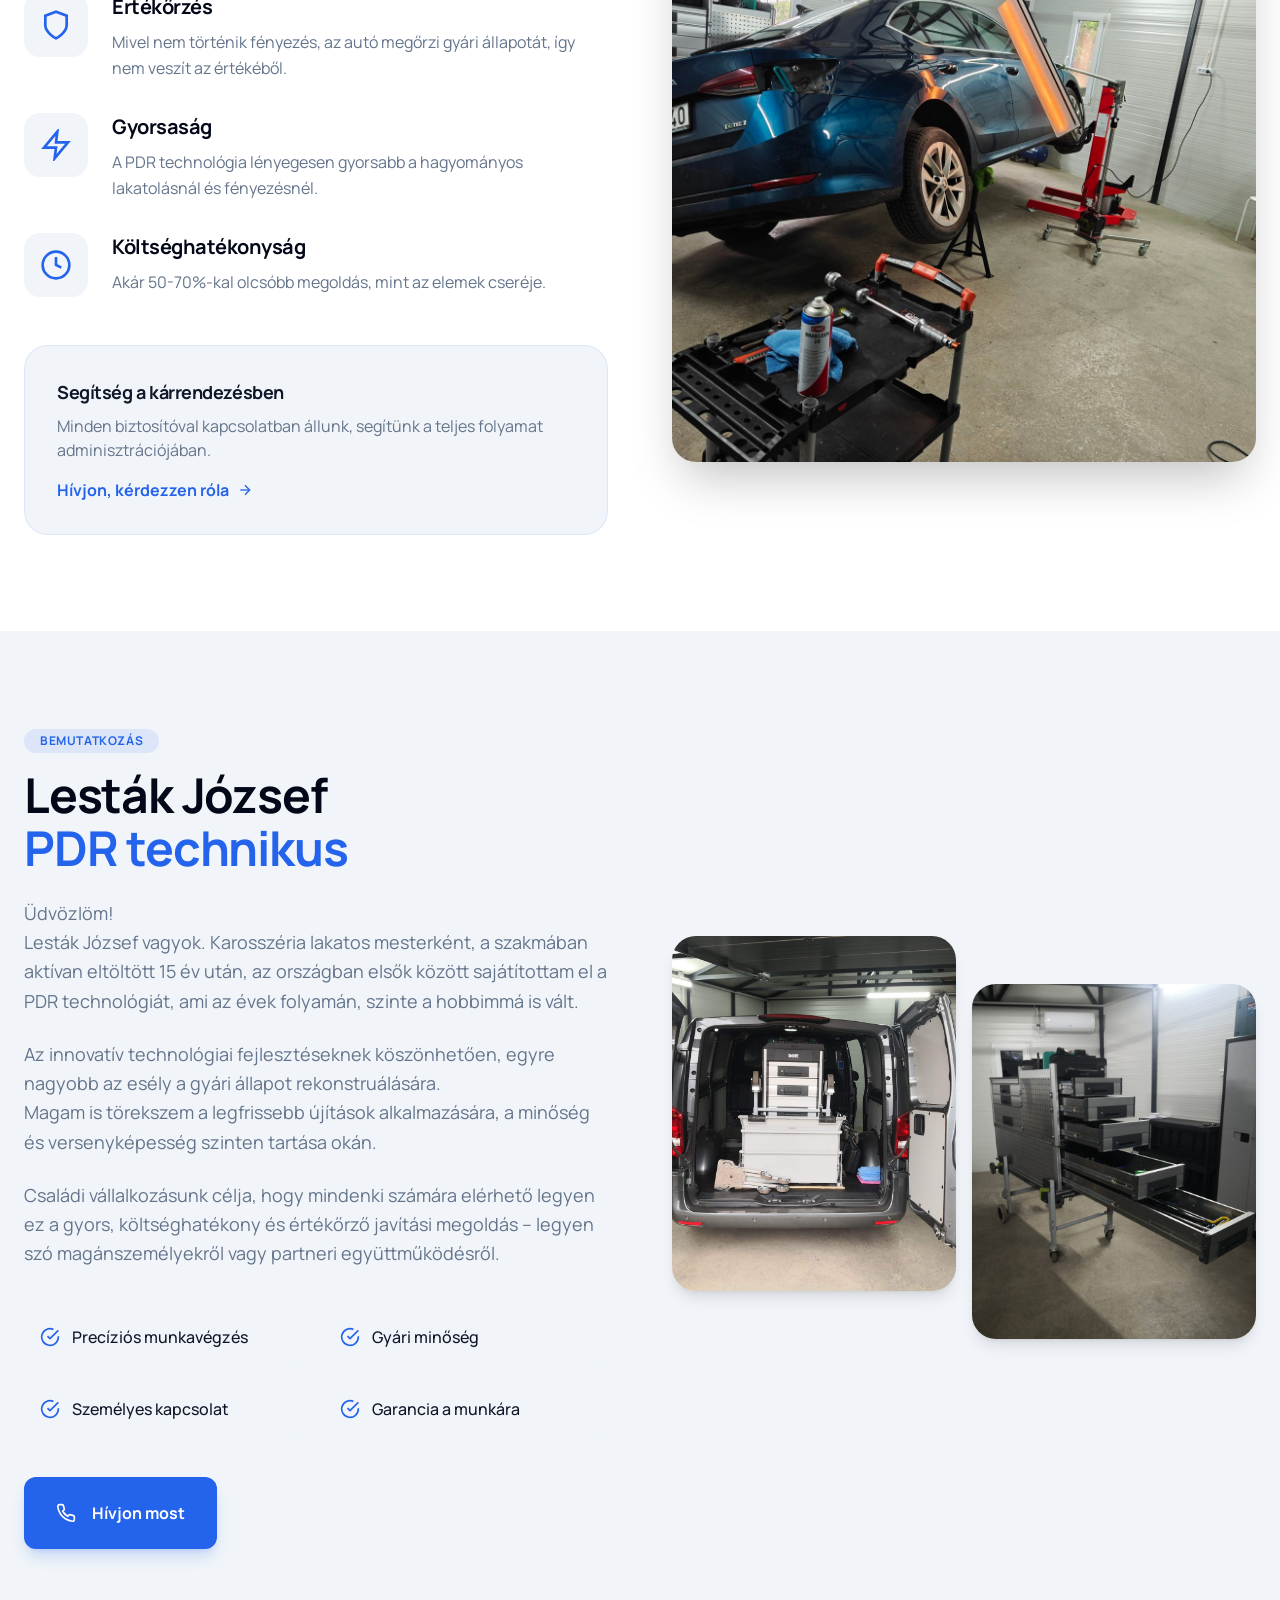
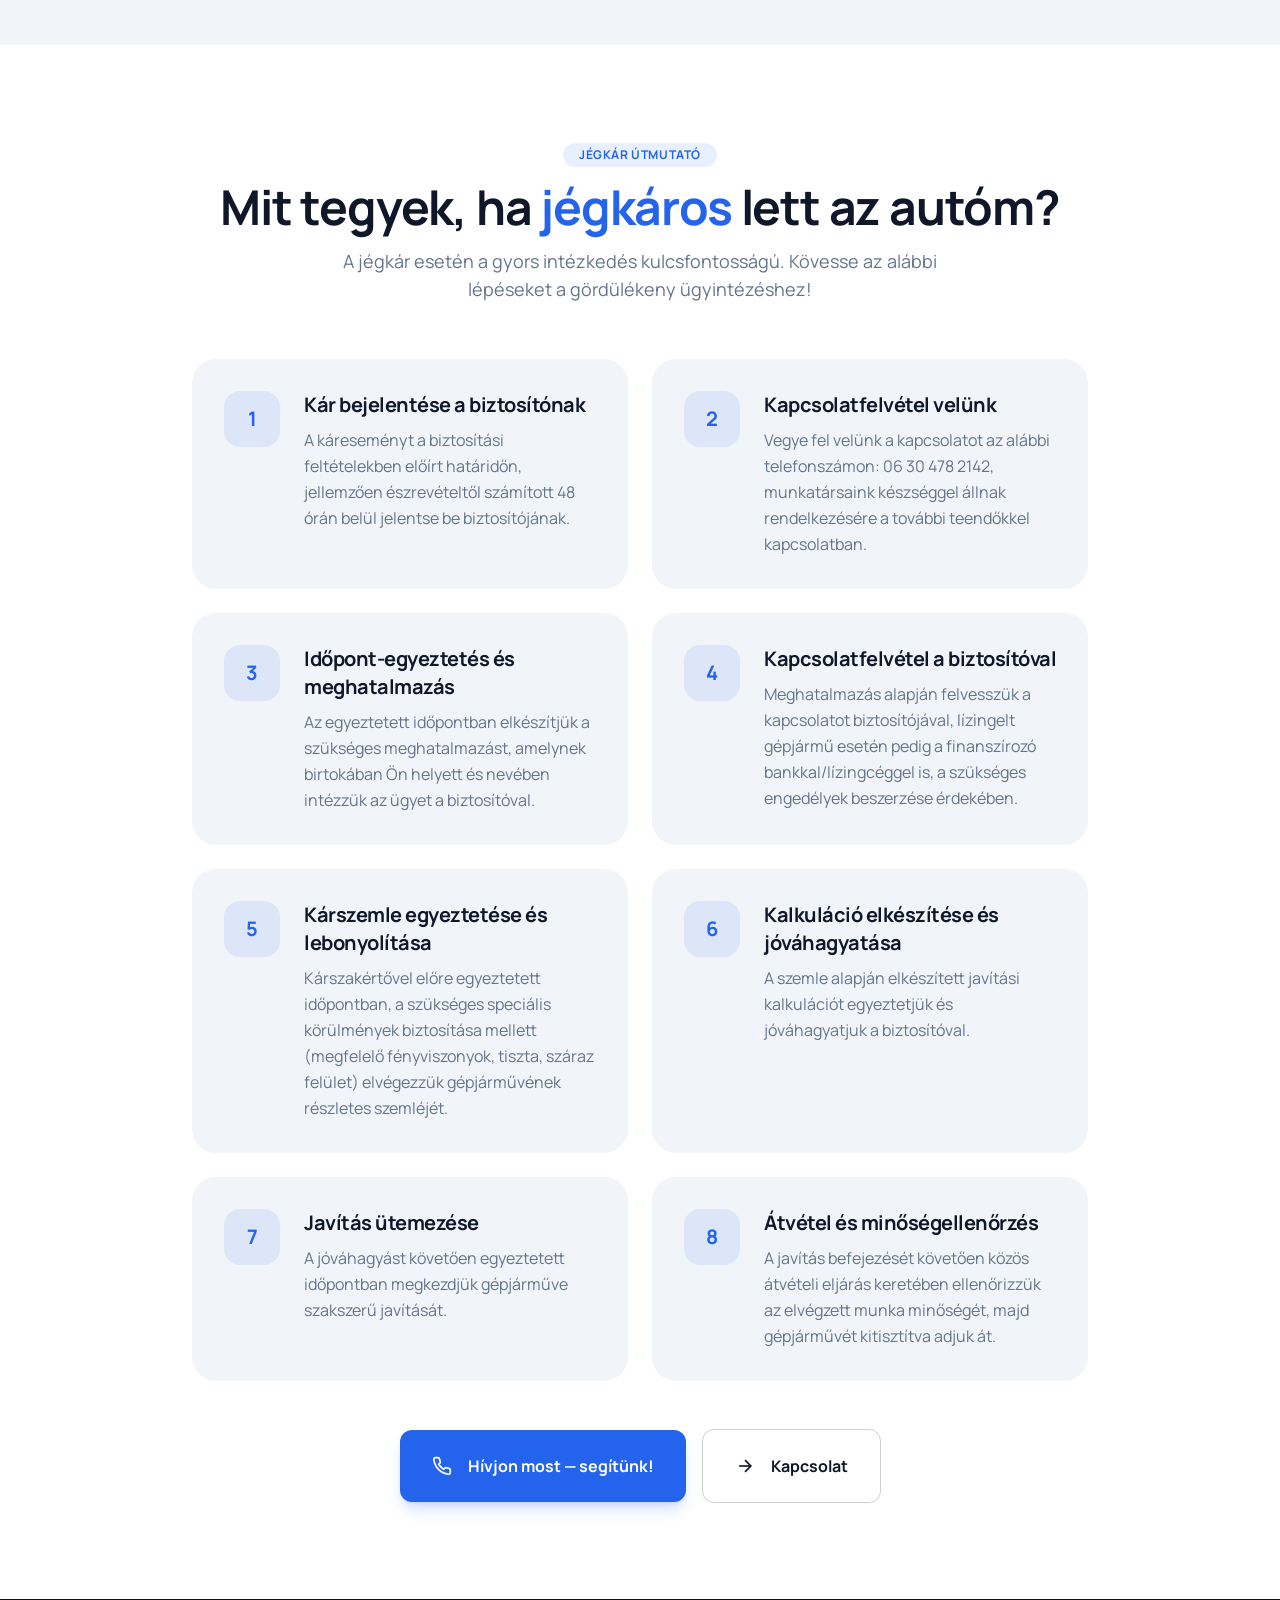
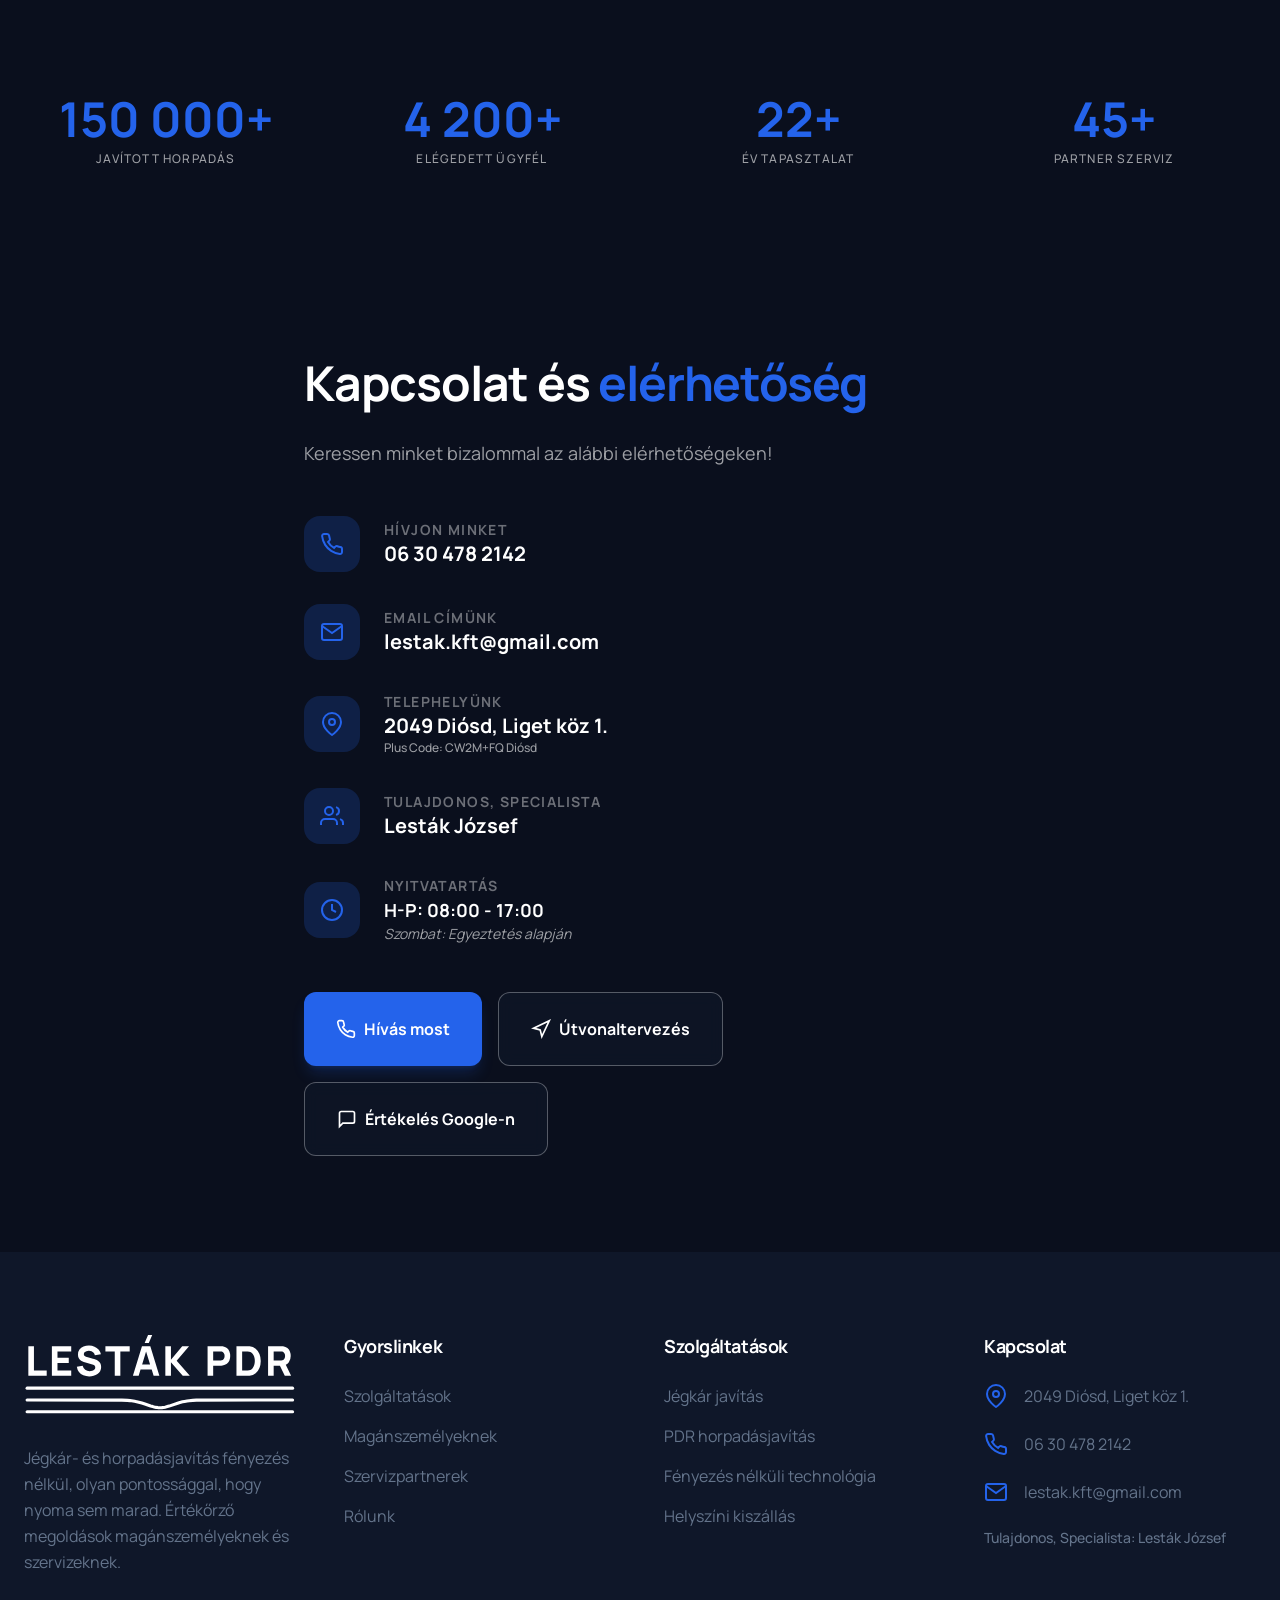
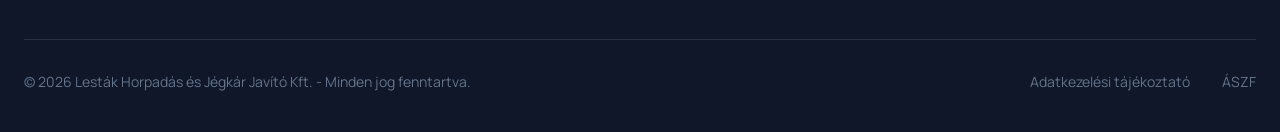
==== commit 8739d60b: "Add files via upload" ====
--- a/index.html
+++ b/index.html
@@ -75,21 +75,7 @@
   <!-- Navbar -->
   <nav id="navbar" class="fixed top-0 left-0 right-0 z-50 transition-all duration-300 px-6 py-4 bg-transparent">
     <div class="max-w-7xl mx-auto flex items-center justify-between">
-      <a href="/" class="flex items-center gap-2 group">
-        <div class="bg-accent p-2 rounded-xl group-hover:scale-110 transition-transform">
-          <svg viewBox="0 0 48 48" fill="none" class="w-6 h-6 text-white" xmlns="http://www.w3.org/2000/svg">
-            <path d="M5,32 L5,24 C5,22.3 6.3,21 8,21 L11,21 C12,17.5 14,14.5 17,12.5 C19.7,10.7 22.8,10 26,10.3 C31,10.8 35.3,14 37.7,18.5 L39,21 L41,21 C42.7,21 44,22.3 44,24 L44,30 C44,31.1 43.1,32 42,32 L40,32 C40,29.2 37.8,27 35,27 C32.2,27 30,29.2 30,32 L19,32 C19,29.2 16.8,27 14,27 C11.2,27 9,29.2 9,32 Z" fill="currentColor"/>
-            <circle cx="14" cy="32" r="4.2" fill="currentColor" fill-opacity="0.4"/>
-            <circle cx="14" cy="32" r="1.5" fill="currentColor"/>
-            <circle cx="35" cy="32" r="4.2" fill="currentColor" fill-opacity="0.4"/>
-            <circle cx="35" cy="32" r="1.5" fill="currentColor"/>
-            <circle cx="32" cy="18" r="4.3" fill="none" stroke="currentColor" stroke-width="1.3" stroke-opacity="0.6"/>
-            <circle cx="32" cy="18" r="2" fill="none" stroke="currentColor" stroke-width="1.1" stroke-opacity="0.8"/>
-            <circle cx="32" cy="18" r="0.6" fill="currentColor"/>
-          </svg>
-        </div>
-        <span class="text-xl font-bold font-heading tracking-tighter">LESTÁK <span class="text-accent">PDR</span></span>
-      </a>
+      <a href="/" class="brand-logo brand-logo--nav" aria-label="Lesták PDR – főoldal"><svg xmlns="http://www.w3.org/2000/svg" viewBox="-1 -10.0 264.3 86.6" role="img" aria-label="Lesták PDR"><g fill="currentColor"><path transform="translate(0.00 32.56) scale(0.02 -0.02)" d="M160 0V1440H432V254H1052V0Z"/><path transform="translate(23.28 32.56) scale(0.02 -0.02)" d="M140 0V1440H1080V1186H412V878H960V624H412V254H1080V0Z"/><path transform="translate(48.71 32.56) scale(0.02 -0.02)" d="M684 -30Q524 -30 395.5 26.5Q267 83 184.5 188.5Q102 294 80 440L364 482Q394 358 488.0 291.0Q582 224 702 224Q769 224 832.0 245.0Q895 266 935.5 307.0Q976 348 976 408Q976 430 969.5 450.5Q963 471 948.0 489.0Q933 507 905.5 523.0Q878 539 836 552L462 662Q420 674 364.5 696.0Q309 718 257.0 759.0Q205 800 170.5 867.5Q136 935 136 1038Q136 1183 209.0 1279.0Q282 1375 404.0 1422.0Q526 1469 674 1468Q823 1466 940.0 1417.0Q1057 1368 1136.0 1274.5Q1215 1181 1250 1046L956 996Q940 1066 897.0 1114.0Q854 1162 794.5 1187.0Q735 1212 670 1214Q606 1216 549.5 1196.5Q493 1177 457.5 1140.0Q422 1103 422 1052Q422 1005 451.0 975.5Q480 946 524.0 928.0Q568 910 614 898L864 830Q920 815 988.0 790.5Q1056 766 1118.5 722.5Q1181 679 1221.5 608.0Q1262 537 1262 428Q1262 312 1213.5 225.5Q1165 139 1083.0 82.5Q1001 26 897.5 -2.0Q794 -30 684 -30Z"/><path transform="translate(77.70 32.56) scale(0.02 -0.02)" d="M474 0V1186H20V1440H1200V1186H746V0Z"/><path transform="translate(104.02 32.56) scale(0.02 -0.02)" d="M40 0 480 1440H886L1326 0H1046L953 300H411L320 0ZM875 554 680 1185 488 554ZM812 1590H610L776 1980H978Z"/><path transform="translate(133.54 32.56) scale(0.02 -0.02)" d="M140 0V1440H412V776L960 1440H1292L690 730L1330 0H986L412 656V0Z"/></g><g fill="currentColor" class="lg-b"><path transform="translate(174.59 32.56) scale(0.02 -0.02)" d="M140 0V1440H748Q769 1440 804.5 1438.5Q840 1437 868 1432Q997 1412 1079.5 1347.0Q1162 1282 1201.0 1183.5Q1240 1085 1240 964Q1240 843 1200.5 744.5Q1161 646 1078.5 581.0Q996 516 868 496Q840 492 804.0 490.0Q768 488 748 488H412V0ZM412 742H736Q757 742 782.0 744.0Q807 746 828 752Q883 767 913.0 802.5Q943 838 954.5 881.5Q966 925 966 964Q966 1003 954.5 1046.5Q943 1090 913.0 1125.5Q883 1161 828 1176Q807 1182 782.0 1184.0Q757 1186 736 1186H412Z"/><path transform="translate(202.66 32.56) scale(0.02 -0.02)" d="M140 0V1440H606Q623 1440 676.0 1439.0Q729 1438 778 1432Q952 1411 1073.0 1311.0Q1194 1211 1257.0 1057.0Q1320 903 1320 720Q1320 537 1257.0 383.0Q1194 229 1073.0 129.0Q952 29 778 8Q729 2 676.0 1.0Q623 0 606 0ZM416 256H606Q633 256 679.0 257.5Q725 259 762 266Q856 285 915.5 354.0Q975 423 1003.5 520.0Q1032 617 1032 720Q1032 828 1002.5 925.0Q973 1022 913.0 1089.0Q853 1156 762 1174Q725 1182 679.0 1183.0Q633 1184 606 1184H416Z"/><path transform="translate(233.38 32.56) scale(0.02 -0.02)" d="M140 0V1440H748Q769 1440 804.5 1438.5Q840 1437 868 1432Q997 1412 1079.5 1347.0Q1162 1282 1201.0 1183.5Q1240 1085 1240 964Q1240 783 1150 655Q1094 575 1000 533L1260 0H952L715 488H412V0ZM412 742H736Q757 742 782.0 744.0Q807 746 828 752Q883 767 913.0 802.5Q943 838 954.5 881.5Q966 925 966.0 964.0Q966 1003 954.5 1046.5Q943 1090 913.0 1125.5Q883 1161 828 1176Q807 1182 782.0 1184.0Q757 1186 736 1186H412Z"/></g><path d="M2 44.56 L260 44.56" fill="none" stroke="currentColor" stroke-width="3.00" stroke-linecap="round" stroke-linejoin="round"/><path d="M2 56.06 L94 56.18 L99.5 56.44 L102 56.66 L105 57.04 L106.5 57.29 L108.5 57.69 L110.5 58.17 L113.5 59.03 L116.5 60.02 L122 61.91 L124 62.5 L125.5 62.88 L127.5 63.27 L129 63.46 L130.5 63.55 L131.5 63.56 L133 63.49 L134.5 63.32 L136 63.06 L137.5 62.72 L140 62.01 L149 58.98 L150.5 58.53 L153 57.88 L155 57.45 L157.5 57.02 L159.5 56.75 L163 56.43 L166.5 56.24 L260 56.06" fill="none" stroke="currentColor" class="lg-b" stroke-width="3.00" stroke-linecap="round" stroke-linejoin="round"/><path d="M2 67.56 L260 67.56" fill="none" stroke="currentColor" stroke-width="3.00" stroke-linecap="round" stroke-linejoin="round"/></svg></a>
 
       <div class="hidden xl:flex items-center gap-6">
         <a href="#galeria" class="whitespace-nowrap text-sm font-medium hover:text-accent transition-colors">Galéria</a>
@@ -786,21 +772,7 @@
   <footer class="bg-primary text-primary-foreground pt-20 pb-10 px-6">
     <div class="max-w-7xl mx-auto grid grid-cols-1 md:grid-cols-2 lg:grid-cols-4 gap-12 mb-16">
       <div class="flex flex-col gap-6">
-        <a href="/" class="flex items-center gap-2 group">
-          <div class="bg-accent p-2 rounded-xl">
-            <svg viewBox="0 0 48 48" fill="none" class="w-6 h-6 text-white" xmlns="http://www.w3.org/2000/svg">
-              <path d="M5,32 L5,24 C5,22.3 6.3,21 8,21 L11,21 C12,17.5 14,14.5 17,12.5 C19.7,10.7 22.8,10 26,10.3 C31,10.8 35.3,14 37.7,18.5 L39,21 L41,21 C42.7,21 44,22.3 44,24 L44,30 C44,31.1 43.1,32 42,32 L40,32 C40,29.2 37.8,27 35,27 C32.2,27 30,29.2 30,32 L19,32 C19,29.2 16.8,27 14,27 C11.2,27 9,29.2 9,32 Z" fill="currentColor"/>
-              <circle cx="14" cy="32" r="4.2" fill="currentColor" fill-opacity="0.4"/>
-              <circle cx="14" cy="32" r="1.5" fill="currentColor"/>
-              <circle cx="35" cy="32" r="4.2" fill="currentColor" fill-opacity="0.4"/>
-              <circle cx="35" cy="32" r="1.5" fill="currentColor"/>
-              <circle cx="32" cy="18" r="4.3" fill="none" stroke="currentColor" stroke-width="1.3" stroke-opacity="0.6"/>
-              <circle cx="32" cy="18" r="2" fill="none" stroke="currentColor" stroke-width="1.1" stroke-opacity="0.8"/>
-              <circle cx="32" cy="18" r="0.6" fill="currentColor"/>
-            </svg>
-          </div>
-          <span class="text-2xl font-bold font-heading tracking-tighter text-white">LESTÁK <span class="text-accent">PDR</span></span>
-        </a>
+        <a href="/" class="brand-logo brand-logo--foot" aria-label="Lesták PDR – főoldal"><svg xmlns="http://www.w3.org/2000/svg" viewBox="-1 -10.0 264.3 86.6" role="img" aria-label="Lesták PDR"><g fill="currentColor"><path transform="translate(0.00 32.56) scale(0.02 -0.02)" d="M160 0V1440H432V254H1052V0Z"/><path transform="translate(23.28 32.56) scale(0.02 -0.02)" d="M140 0V1440H1080V1186H412V878H960V624H412V254H1080V0Z"/><path transform="translate(48.71 32.56) scale(0.02 -0.02)" d="M684 -30Q524 -30 395.5 26.5Q267 83 184.5 188.5Q102 294 80 440L364 482Q394 358 488.0 291.0Q582 224 702 224Q769 224 832.0 245.0Q895 266 935.5 307.0Q976 348 976 408Q976 430 969.5 450.5Q963 471 948.0 489.0Q933 507 905.5 523.0Q878 539 836 552L462 662Q420 674 364.5 696.0Q309 718 257.0 759.0Q205 800 170.5 867.5Q136 935 136 1038Q136 1183 209.0 1279.0Q282 1375 404.0 1422.0Q526 1469 674 1468Q823 1466 940.0 1417.0Q1057 1368 1136.0 1274.5Q1215 1181 1250 1046L956 996Q940 1066 897.0 1114.0Q854 1162 794.5 1187.0Q735 1212 670 1214Q606 1216 549.5 1196.5Q493 1177 457.5 1140.0Q422 1103 422 1052Q422 1005 451.0 975.5Q480 946 524.0 928.0Q568 910 614 898L864 830Q920 815 988.0 790.5Q1056 766 1118.5 722.5Q1181 679 1221.5 608.0Q1262 537 1262 428Q1262 312 1213.5 225.5Q1165 139 1083.0 82.5Q1001 26 897.5 -2.0Q794 -30 684 -30Z"/><path transform="translate(77.70 32.56) scale(0.02 -0.02)" d="M474 0V1186H20V1440H1200V1186H746V0Z"/><path transform="translate(104.02 32.56) scale(0.02 -0.02)" d="M40 0 480 1440H886L1326 0H1046L953 300H411L320 0ZM875 554 680 1185 488 554ZM812 1590H610L776 1980H978Z"/><path transform="translate(133.54 32.56) scale(0.02 -0.02)" d="M140 0V1440H412V776L960 1440H1292L690 730L1330 0H986L412 656V0Z"/></g><g fill="currentColor" class="lg-b"><path transform="translate(174.59 32.56) scale(0.02 -0.02)" d="M140 0V1440H748Q769 1440 804.5 1438.5Q840 1437 868 1432Q997 1412 1079.5 1347.0Q1162 1282 1201.0 1183.5Q1240 1085 1240 964Q1240 843 1200.5 744.5Q1161 646 1078.5 581.0Q996 516 868 496Q840 492 804.0 490.0Q768 488 748 488H412V0ZM412 742H736Q757 742 782.0 744.0Q807 746 828 752Q883 767 913.0 802.5Q943 838 954.5 881.5Q966 925 966 964Q966 1003 954.5 1046.5Q943 1090 913.0 1125.5Q883 1161 828 1176Q807 1182 782.0 1184.0Q757 1186 736 1186H412Z"/><path transform="translate(202.66 32.56) scale(0.02 -0.02)" d="M140 0V1440H606Q623 1440 676.0 1439.0Q729 1438 778 1432Q952 1411 1073.0 1311.0Q1194 1211 1257.0 1057.0Q1320 903 1320 720Q1320 537 1257.0 383.0Q1194 229 1073.0 129.0Q952 29 778 8Q729 2 676.0 1.0Q623 0 606 0ZM416 256H606Q633 256 679.0 257.5Q725 259 762 266Q856 285 915.5 354.0Q975 423 1003.5 520.0Q1032 617 1032 720Q1032 828 1002.5 925.0Q973 1022 913.0 1089.0Q853 1156 762 1174Q725 1182 679.0 1183.0Q633 1184 606 1184H416Z"/><path transform="translate(233.38 32.56) scale(0.02 -0.02)" d="M140 0V1440H748Q769 1440 804.5 1438.5Q840 1437 868 1432Q997 1412 1079.5 1347.0Q1162 1282 1201.0 1183.5Q1240 1085 1240 964Q1240 783 1150 655Q1094 575 1000 533L1260 0H952L715 488H412V0ZM412 742H736Q757 742 782.0 744.0Q807 746 828 752Q883 767 913.0 802.5Q943 838 954.5 881.5Q966 925 966.0 964.0Q966 1003 954.5 1046.5Q943 1090 913.0 1125.5Q883 1161 828 1176Q807 1182 782.0 1184.0Q757 1186 736 1186H412Z"/></g><path d="M2 44.56 L260 44.56" fill="none" stroke="currentColor" stroke-width="3.00" stroke-linecap="round" stroke-linejoin="round"/><path d="M2 56.06 L94 56.18 L99.5 56.44 L102 56.66 L105 57.04 L106.5 57.29 L108.5 57.69 L110.5 58.17 L113.5 59.03 L116.5 60.02 L122 61.91 L124 62.5 L125.5 62.88 L127.5 63.27 L129 63.46 L130.5 63.55 L131.5 63.56 L133 63.49 L134.5 63.32 L136 63.06 L137.5 62.72 L140 62.01 L149 58.98 L150.5 58.53 L153 57.88 L155 57.45 L157.5 57.02 L159.5 56.75 L163 56.43 L166.5 56.24 L260 56.06" fill="none" stroke="currentColor" class="lg-b" stroke-width="3.00" stroke-linecap="round" stroke-linejoin="round"/><path d="M2 67.56 L260 67.56" fill="none" stroke="currentColor" stroke-width="3.00" stroke-linecap="round" stroke-linejoin="round"/></svg></a>
         <p class="text-muted-foreground leading-relaxed">Jégkár- és horpadásjavítás fényezés nélkül, olyan pontossággal, hogy nyoma sem marad. Értékőrző megoldások magánszemélyeknek és szervizeknek.</p>
       </div>
 
--- a/assets/styles.css
+++ b/assets/styles.css
@@ -1,2 +1,2 @@
 /*! tailwindcss v4.3.3 | MIT License | https://tailwindcss.com */
-@layer properties{@supports (((-webkit-hyphens:none)) and (not (margin-trim:inline))) or ((-moz-orient:inline) and (not (color:rgb(from red r g b)))){*,:before,:after,::backdrop{--tw-translate-x:0;--tw-translate-y:0;--tw-translate-z:0;--tw-rotate-x:initial;--tw-rotate-y:initial;--tw-rotate-z:initial;--tw-skew-x:initial;--tw-skew-y:initial;--tw-space-y-reverse:0;--tw-border-style:solid;--tw-gradient-position:initial;--tw-gradient-from:#0000;--tw-gradient-via:#0000;--tw-gradient-to:#0000;--tw-gradient-stops:initial;--tw-gradient-via-stops:initial;--tw-gradient-from-position:0%;--tw-gradient-via-position:50%;--tw-gradient-to-position:100%;--tw-leading:initial;--tw-font-weight:initial;--tw-tracking:initial;--tw-shadow:0 0 #0000;--tw-shadow-color:initial;--tw-shadow-alpha:100%;--tw-inset-shadow:0 0 #0000;--tw-inset-shadow-color:initial;--tw-inset-shadow-alpha:100%;--tw-ring-color:initial;--tw-ring-shadow:0 0 #0000;--tw-inset-ring-color:initial;--tw-inset-ring-shadow:0 0 #0000;--tw-ring-inset:initial;--tw-ring-offset-width:0px;--tw-ring-offset-color:#fff;--tw-ring-offset-shadow:0 0 #0000;--tw-blur:initial;--tw-brightness:initial;--tw-contrast:initial;--tw-grayscale:initial;--tw-hue-rotate:initial;--tw-invert:initial;--tw-opacity:initial;--tw-saturate:initial;--tw-sepia:initial;--tw-drop-shadow:initial;--tw-drop-shadow-color:initial;--tw-drop-shadow-alpha:100%;--tw-drop-shadow-size:initial;--tw-backdrop-blur:initial;--tw-backdrop-brightness:initial;--tw-backdrop-contrast:initial;--tw-backdrop-grayscale:initial;--tw-backdrop-hue-rotate:initial;--tw-backdrop-invert:initial;--tw-backdrop-opacity:initial;--tw-backdrop-saturate:initial;--tw-backdrop-sepia:initial;--tw-duration:initial;--tw-ease:initial;--tw-scale-x:1;--tw-scale-y:1;--tw-scale-z:1}}}@layer theme{:root,:host{--font-sans:"Manrope", ui-sans-serif, system-ui, sans-serif;--font-mono:ui-monospace, SFMono-Regular, Menlo, Monaco, Consolas, "Liberation Mono", "Courier New", monospace;--color-yellow-400:oklch(85.2% .199 91.936);--color-green-500:oklch(72.3% .219 149.579);--color-green-600:oklch(62.7% .194 149.214);--color-black:#000;--color-white:#fff;--spacing:.25rem;--container-2xl:42rem;--container-3xl:48rem;--container-4xl:56rem;--container-5xl:64rem;--container-6xl:72rem;--container-7xl:80rem;--text-xs:.75rem;--text-xs--line-height:calc(1 / .75);--text-sm:.875rem;--text-sm--line-height:calc(1.25 / .875);--text-base:1rem;--text-base--line-height:calc(1.5 / 1);--text-lg:1.125rem;--text-lg--line-height:calc(1.75 / 1.125);--text-xl:1.25rem;--text-xl--line-height:calc(1.75 / 1.25);--text-2xl:1.5rem;--text-2xl--line-height:calc(2 / 1.5);--text-3xl:1.875rem;--text-3xl--line-height:calc(2.25 / 1.875);--text-4xl:2.25rem;--text-4xl--line-height:calc(2.5 / 2.25);--text-5xl:3rem;--text-5xl--line-height:1;--text-7xl:4.5rem;--text-7xl--line-height:1;--font-weight-medium:500;--font-weight-semibold:600;--font-weight-bold:700;--font-weight-black:900;--tracking-tighter:-.05em;--tracking-tight:-.025em;--tracking-wider:.05em;--tracking-widest:.1em;--leading-snug:1.375;--leading-relaxed:1.625;--radius-xl:.75rem;--radius-2xl:1rem;--radius-3xl:1.5rem;--ease-in-out:cubic-bezier(.4, 0, .2, 1);--blur-sm:8px;--blur-md:12px;--blur-xl:24px;--blur-2xl:40px;--aspect-video:16 / 9;--default-transition-duration:.15s;--default-transition-timing-function:cubic-bezier(.4, 0, .2, 1);--default-font-family:var(--font-sans);--default-mono-font-family:var(--font-mono);--color-border:hsl(var(--border));--color-background:hsl(var(--background));--color-foreground:hsl(var(--foreground));--color-primary:hsl(var(--primary));--color-primary-foreground:hsl(var(--primary-foreground));--color-secondary:hsl(var(--secondary));--color-muted:hsl(var(--muted));--color-muted-foreground:hsl(var(--muted-foreground));--color-accent:hsl(var(--accent));--font-heading:"Manrope", ui-sans-serif, system-ui, sans-serif}}@layer base{*,:after,:before,::backdrop{box-sizing:border-box;border:0 solid;margin:0;padding:0}::file-selector-button{box-sizing:border-box;border:0 solid;margin:0;padding:0}html,:host{-webkit-text-size-adjust:100%;tab-size:4;line-height:1.5;font-family:var(--default-font-family,-apple-system, BlinkMacSystemFont, "Segoe UI", Roboto, "Helvetica Neue", "Noto Sans", Arial, sans-serif, "Apple Color Emoji", "Segoe UI Emoji", "Segoe UI Symbol", "Noto Color Emoji");font-feature-settings:var(--default-font-feature-settings,normal);font-variation-settings:var(--default-font-variation-settings,normal);-webkit-tap-highlight-color:transparent}hr{height:0;color:inherit;border-top-width:1px}abbr:where([title]){-webkit-text-decoration:underline dotted;text-decoration:underline dotted}h1,h2,h3,h4,h5,h6{font-size:inherit;font-weight:inherit}a{color:inherit;-webkit-text-decoration:inherit;-webkit-text-decoration:inherit;-webkit-text-decoration:inherit;text-decoration:inherit}b,strong{font-weight:bolder}code,kbd,samp,pre{font-family:var(--default-mono-font-family,ui-monospace, SFMono-Regular, Menlo, Monaco, Consolas, "Liberation Mono", "Courier New", monospace);font-feature-settings:var(--default-mono-font-feature-settings,normal);font-variation-settings:var(--default-mono-font-variation-settings,normal);font-size:1em}small{font-size:80%}sub,sup{vertical-align:baseline;font-size:75%;line-height:0;position:relative}sub{bottom:-.25em}sup{top:-.5em}table{text-indent:0;border-color:inherit;border-collapse:collapse}:-moz-focusring:where(:not(iframe)){outline:auto}progress{vertical-align:baseline}summary{display:list-item}ol,ul,menu{list-style:none}img,svg,video,canvas,audio,iframe,embed,object{vertical-align:middle;display:block}img,video{max-width:100%;height:auto}button,input,select,optgroup,textarea{font:inherit;font-feature-settings:inherit;font-variation-settings:inherit;letter-spacing:inherit;color:inherit;opacity:1;background-color:#0000;border-radius:0}::file-selector-button{font:inherit;font-feature-settings:inherit;font-variation-settings:inherit;letter-spacing:inherit;color:inherit;opacity:1;background-color:#0000;border-radius:0}:where(select:is([multiple],[size])) optgroup{font-weight:bolder}:where(select:is([multiple],[size])) optgroup option{padding-inline-start:20px}::file-selector-button{margin-inline-end:4px}::placeholder{opacity:1}@supports (not ((-webkit-appearance:-apple-pay-button))) or (contain-intrinsic-size:1px){::placeholder{color:currentColor}@supports (color:color-mix(in lab, red, red)){::placeholder{color:color-mix(in oklab, currentcolor 50%, transparent)}}}textarea{resize:vertical}::-webkit-search-decoration{-webkit-appearance:none}::-webkit-date-and-time-value{min-height:1lh;text-align:inherit}::-webkit-datetime-edit{display:inline-flex}::-webkit-datetime-edit-fields-wrapper{padding:0}::-webkit-datetime-edit{padding-block:0}::-webkit-datetime-edit-year-field{padding-block:0}::-webkit-datetime-edit-month-field{padding-block:0}::-webkit-datetime-edit-day-field{padding-block:0}::-webkit-datetime-edit-hour-field{padding-block:0}::-webkit-datetime-edit-minute-field{padding-block:0}::-webkit-datetime-edit-second-field{padding-block:0}::-webkit-datetime-edit-millisecond-field{padding-block:0}::-webkit-datetime-edit-meridiem-field{padding-block:0}::-webkit-calendar-picker-indicator{line-height:1}:-moz-ui-invalid{box-shadow:none}button,input:where([type=button],[type=reset],[type=submit]){appearance:button}::file-selector-button{appearance:button}::-webkit-inner-spin-button{height:auto}::-webkit-outer-spin-button{height:auto}[hidden]:where(:not([hidden=until-found])){display:none!important}*{border-color:hsl(var(--border))}html{scroll-behavior:smooth;scroll-padding-top:90px}body{font-family:var(--font-sans);background-color:hsl(var(--background));color:hsl(var(--foreground))}h1,h2,h3,h4,h5,h6{font-family:var(--font-heading);letter-spacing:-.025em;font-weight:700}}@layer components{.btn{justify-content:center;align-items:center;gap:calc(var(--spacing) * 2);border-radius:var(--radius-xl);--tw-font-weight:var(--font-weight-bold);font-weight:var(--font-weight-bold);white-space:nowrap;transition-property:all;transition-timing-function:var(--tw-ease,var(--default-transition-timing-function));transition-duration:var(--tw-duration,var(--default-transition-duration));--tw-duration:.2s;transition-duration:.2s;display:inline-flex}.btn-lg{padding-inline:calc(var(--spacing) * 10);padding-block:calc(var(--spacing) * 7);font-size:var(--text-lg);line-height:var(--tw-leading,var(--text-lg--line-height))}.btn-md{padding-inline:calc(var(--spacing) * 8);padding-block:calc(var(--spacing) * 6);font-size:var(--text-base);line-height:var(--tw-leading,var(--text-base--line-height))}.btn-sm{height:calc(var(--spacing) * 10);padding-inline:calc(var(--spacing) * 6);font-size:var(--text-sm);line-height:var(--tw-leading,var(--text-sm--line-height))}.btn-primary{background-color:var(--color-accent);color:var(--color-white);--tw-shadow:0 10px 15px -3px var(--tw-shadow-color,#0000001a), 0 4px 6px -4px var(--tw-shadow-color,#0000001a);box-shadow:var(--tw-inset-shadow), var(--tw-inset-ring-shadow), var(--tw-ring-offset-shadow), var(--tw-ring-shadow), var(--tw-shadow);--tw-shadow-color:color-mix(in srgb, hsl(var(--accent)) 20%, transparent)}@supports (color:color-mix(in lab, red, red)){.btn-primary{--tw-shadow-color:color-mix(in oklab, color-mix(in oklab, var(--color-accent) 20%, transparent) var(--tw-shadow-alpha), transparent)}}@media (hover:hover){.btn-primary:hover{background-color:color-mix(in srgb, hsl(var(--accent)) 90%, transparent)}@supports (color:color-mix(in lab, red, red)){.btn-primary:hover{background-color:color-mix(in oklab, var(--color-accent) 90%, transparent)}}}.btn-outline{border-style:var(--tw-border-style);border-width:1px;border-color:color-mix(in srgb, hsl(var(--primary)) 20%, transparent)}@supports (color:color-mix(in lab, red, red)){.btn-outline{border-color:color-mix(in oklab, var(--color-primary) 20%, transparent)}}.btn-outline{color:var(--color-primary)}@media (hover:hover){.btn-outline:hover{background-color:color-mix(in srgb, hsl(var(--primary)) 5%, transparent)}@supports (color:color-mix(in lab, red, red)){.btn-outline:hover{background-color:color-mix(in oklab, var(--color-primary) 5%, transparent)}}}.btn-outline-accent{border-style:var(--tw-border-style);border-width:1px;border-color:var(--color-accent);color:var(--color-accent)}@media (hover:hover){.btn-outline-accent:hover{background-color:var(--color-accent);color:var(--color-white)}}.btn-ghost{border-style:var(--tw-border-style);border-width:1px;border-color:#ffffff4d}@supports (color:color-mix(in lab, red, red)){.btn-ghost{border-color:color-mix(in oklab, var(--color-white) 30%, transparent)}}.btn-ghost{background-color:color-mix(in srgb, hsl(var(--primary)) 70%, transparent)}@supports (color:color-mix(in lab, red, red)){.btn-ghost{background-color:color-mix(in oklab, var(--color-primary) 70%, transparent)}}.btn-ghost{color:var(--color-white);--tw-backdrop-blur:blur(var(--blur-sm));-webkit-backdrop-filter:var(--tw-backdrop-blur,) var(--tw-backdrop-brightness,) var(--tw-backdrop-contrast,) var(--tw-backdrop-grayscale,) var(--tw-backdrop-hue-rotate,) var(--tw-backdrop-invert,) var(--tw-backdrop-opacity,) var(--tw-backdrop-saturate,) var(--tw-backdrop-sepia,);backdrop-filter:var(--tw-backdrop-blur,) var(--tw-backdrop-brightness,) var(--tw-backdrop-contrast,) var(--tw-backdrop-grayscale,) var(--tw-backdrop-hue-rotate,) var(--tw-backdrop-invert,) var(--tw-backdrop-opacity,) var(--tw-backdrop-saturate,) var(--tw-backdrop-sepia,)}@media (hover:hover){.btn-ghost:hover{background-color:color-mix(in srgb, hsl(var(--primary)) 80%, transparent)}@supports (color:color-mix(in lab, red, red)){.btn-ghost:hover{background-color:color-mix(in oklab, var(--color-primary) 80%, transparent)}}}}@layer utilities{.absolute{position:absolute}.fixed{position:fixed}.relative{position:relative}.inset-0{inset:0}.top-0{top:0}.top-4{top:calc(var(--spacing) * 4)}.top-6{top:calc(var(--spacing) * 6)}.top-\[72px\]{top:72px}.right-0{right:0}.right-6{right:calc(var(--spacing) * 6)}.bottom-6{bottom:calc(var(--spacing) * 6)}.left-0{left:0}.left-4{left:calc(var(--spacing) * 4)}.left-6{left:calc(var(--spacing) * 6)}.z-0{z-index:0}.z-10{z-index:10}.z-40{z-index:40}.z-50{z-index:50}.order-1{order:1}.order-2{order:2}.mx-auto{margin-inline:auto}.mt-1{margin-top:var(--spacing)}.mt-6{margin-top:calc(var(--spacing) * 6)}.mt-8{margin-top:calc(var(--spacing) * 8)}.mt-10{margin-top:calc(var(--spacing) * 10)}.mt-12{margin-top:calc(var(--spacing) * 12)}.mt-auto{margin-top:auto}.mr-2{margin-right:calc(var(--spacing) * 2)}.mb-1{margin-bottom:var(--spacing)}.mb-2{margin-bottom:calc(var(--spacing) * 2)}.mb-4{margin-bottom:calc(var(--spacing) * 4)}.mb-6{margin-bottom:calc(var(--spacing) * 6)}.mb-8{margin-bottom:calc(var(--spacing) * 8)}.mb-10{margin-bottom:calc(var(--spacing) * 10)}.mb-12{margin-bottom:calc(var(--spacing) * 12)}.mb-14{margin-bottom:calc(var(--spacing) * 14)}.mb-16{margin-bottom:calc(var(--spacing) * 16)}.ml-1{margin-left:var(--spacing)}.ml-2{margin-left:calc(var(--spacing) * 2)}.block{display:block}.flex{display:flex}.grid{display:grid}.hidden{display:none}.inline-block{display:inline-block}.inline-flex{display:inline-flex}.aspect-\[4\/3\]{aspect-ratio:4/3}.aspect-\[4\/5\]{aspect-ratio:4/5}.aspect-square{aspect-ratio:1}.aspect-video{aspect-ratio:var(--aspect-video)}.h-3\.5{height:calc(var(--spacing) * 3.5)}.h-4{height:calc(var(--spacing) * 4)}.h-5{height:calc(var(--spacing) * 5)}.h-6{height:calc(var(--spacing) * 6)}.h-8{height:calc(var(--spacing) * 8)}.h-10{height:calc(var(--spacing) * 10)}.h-14{height:calc(var(--spacing) * 14)}.h-48{height:calc(var(--spacing) * 48)}.h-auto{height:auto}.h-fit{height:fit-content}.h-full{height:100%}.h-screen{height:100vh}.min-h-screen{min-height:100vh}.w-3\.5{width:calc(var(--spacing) * 3.5)}.w-4{width:calc(var(--spacing) * 4)}.w-5{width:calc(var(--spacing) * 5)}.w-6{width:calc(var(--spacing) * 6)}.w-8{width:calc(var(--spacing) * 8)}.w-10{width:calc(var(--spacing) * 10)}.w-14{width:calc(var(--spacing) * 14)}.w-full{width:100%}.max-w-2xl{max-width:var(--container-2xl)}.max-w-3xl{max-width:var(--container-3xl)}.max-w-4xl{max-width:var(--container-4xl)}.max-w-5xl{max-width:var(--container-5xl)}.max-w-6xl{max-width:var(--container-6xl)}.max-w-7xl{max-width:var(--container-7xl)}.shrink-0{flex-shrink:0}.translate-x-0{--tw-translate-x:0px;translate:var(--tw-translate-x) var(--tw-translate-y)}.translate-x-full{--tw-translate-x:100%;translate:var(--tw-translate-x) var(--tw-translate-y)}.transform{transform:var(--tw-rotate-x,) var(--tw-rotate-y,) var(--tw-rotate-z,) var(--tw-skew-x,) var(--tw-skew-y,)}.cursor-pointer{cursor:pointer}.cursor-zoom-in{cursor:zoom-in}.list-disc{list-style-type:disc}.grid-cols-1{grid-template-columns:repeat(1,minmax(0,1fr))}.grid-cols-2{grid-template-columns:repeat(2,minmax(0,1fr))}.flex-col{flex-direction:column}.flex-nowrap{flex-wrap:nowrap}.flex-wrap{flex-wrap:wrap}.items-center{align-items:center}.items-end{align-items:flex-end}.items-start{align-items:flex-start}.justify-between{justify-content:space-between}.justify-center{justify-content:center}.gap-0\.5{gap:calc(var(--spacing) * .5)}.gap-1{gap:var(--spacing)}.gap-2{gap:calc(var(--spacing) * 2)}.gap-2\.5{gap:calc(var(--spacing) * 2.5)}.gap-3{gap:calc(var(--spacing) * 3)}.gap-4{gap:calc(var(--spacing) * 4)}.gap-6{gap:calc(var(--spacing) * 6)}.gap-8{gap:calc(var(--spacing) * 8)}.gap-12{gap:calc(var(--spacing) * 12)}.gap-16{gap:calc(var(--spacing) * 16)}:where(.space-y-2>:not(:last-child)){--tw-space-y-reverse:0;margin-block-start:calc(calc(var(--spacing) * 2) * var(--tw-space-y-reverse));margin-block-end:calc(calc(var(--spacing) * 2) * calc(1 - var(--tw-space-y-reverse)))}:where(.space-y-3>:not(:last-child)){--tw-space-y-reverse:0;margin-block-start:calc(calc(var(--spacing) * 3) * var(--tw-space-y-reverse));margin-block-end:calc(calc(var(--spacing) * 3) * calc(1 - var(--tw-space-y-reverse)))}:where(.space-y-4>:not(:last-child)){--tw-space-y-reverse:0;margin-block-start:calc(calc(var(--spacing) * 4) * var(--tw-space-y-reverse));margin-block-end:calc(calc(var(--spacing) * 4) * calc(1 - var(--tw-space-y-reverse)))}:where(.space-y-6>:not(:last-child)){--tw-space-y-reverse:0;margin-block-start:calc(calc(var(--spacing) * 6) * var(--tw-space-y-reverse));margin-block-end:calc(calc(var(--spacing) * 6) * calc(1 - var(--tw-space-y-reverse)))}:where(.space-y-8>:not(:last-child)){--tw-space-y-reverse:0;margin-block-start:calc(calc(var(--spacing) * 8) * var(--tw-space-y-reverse));margin-block-end:calc(calc(var(--spacing) * 8) * calc(1 - var(--tw-space-y-reverse)))}:where(.space-y-10>:not(:last-child)){--tw-space-y-reverse:0;margin-block-start:calc(calc(var(--spacing) * 10) * var(--tw-space-y-reverse));margin-block-end:calc(calc(var(--spacing) * 10) * calc(1 - var(--tw-space-y-reverse)))}.overflow-hidden{overflow:hidden}.overflow-y-auto{overflow-y:auto}.rounded{border-radius:.25rem}.rounded-2xl{border-radius:var(--radius-2xl)}.rounded-3xl{border-radius:var(--radius-3xl)}.rounded-full{border-radius:3.40282e38px}.rounded-xl{border-radius:var(--radius-xl)}.border{border-style:var(--tw-border-style);border-width:1px}.border-t{border-top-style:var(--tw-border-style);border-top-width:1px}.border-b{border-bottom-style:var(--tw-border-style);border-bottom-width:1px}.border-l{border-left-style:var(--tw-border-style);border-left-width:1px}.border-none{--tw-border-style:none;border-style:none}.border-accent{border-color:var(--color-accent)}.border-accent\/10{border-color:color-mix(in srgb, hsl(var(--accent)) 10%, transparent)}@supports (color:color-mix(in lab, red, red)){.border-accent\/10{border-color:color-mix(in oklab, var(--color-accent) 10%, transparent)}}.border-border{border-color:var(--color-border)}.border-border\/50{border-color:color-mix(in srgb, hsl(var(--border)) 50%, transparent)}@supports (color:color-mix(in lab, red, red)){.border-border\/50{border-color:color-mix(in oklab, var(--color-border) 50%, transparent)}}.border-green-500\/20{border-color:#00c75833}@supports (color:color-mix(in lab, red, red)){.border-green-500\/20{border-color:color-mix(in oklab, var(--color-green-500) 20%, transparent)}}.border-primary\/20{border-color:color-mix(in srgb, hsl(var(--primary)) 20%, transparent)}@supports (color:color-mix(in lab, red, red)){.border-primary\/20{border-color:color-mix(in oklab, var(--color-primary) 20%, transparent)}}.border-white\/10{border-color:#ffffff1a}@supports (color:color-mix(in lab, red, red)){.border-white\/10{border-color:color-mix(in oklab, var(--color-white) 10%, transparent)}}.border-white\/20{border-color:#fff3}@supports (color:color-mix(in lab, red, red)){.border-white\/20{border-color:color-mix(in oklab, var(--color-white) 20%, transparent)}}.bg-accent{background-color:var(--color-accent)}.bg-accent\/5{background-color:color-mix(in srgb, hsl(var(--accent)) 5%, transparent)}@supports (color:color-mix(in lab, red, red)){.bg-accent\/5{background-color:color-mix(in oklab, var(--color-accent) 5%, transparent)}}.bg-accent\/10{background-color:color-mix(in srgb, hsl(var(--accent)) 10%, transparent)}@supports (color:color-mix(in lab, red, red)){.bg-accent\/10{background-color:color-mix(in oklab, var(--color-accent) 10%, transparent)}}.bg-accent\/20{background-color:color-mix(in srgb, hsl(var(--accent)) 20%, transparent)}@supports (color:color-mix(in lab, red, red)){.bg-accent\/20{background-color:color-mix(in oklab, var(--color-accent) 20%, transparent)}}.bg-background{background-color:var(--color-background)}.bg-background\/80{background-color:color-mix(in srgb, hsl(var(--background)) 80%, transparent)}@supports (color:color-mix(in lab, red, red)){.bg-background\/80{background-color:color-mix(in oklab, var(--color-background) 80%, transparent)}}.bg-background\/98{background-color:color-mix(in srgb, hsl(var(--background)) 98%, transparent)}@supports (color:color-mix(in lab, red, red)){.bg-background\/98{background-color:color-mix(in oklab, var(--color-background) 98%, transparent)}}.bg-black\/70{background-color:#000000b3}@supports (color:color-mix(in lab, red, red)){.bg-black\/70{background-color:color-mix(in oklab, var(--color-black) 70%, transparent)}}.bg-green-500\/10{background-color:#00c7581a}@supports (color:color-mix(in lab, red, red)){.bg-green-500\/10{background-color:color-mix(in oklab, var(--color-green-500) 10%, transparent)}}.bg-muted{background-color:var(--color-muted)}.bg-primary{background-color:var(--color-primary)}.bg-primary\/40{background-color:color-mix(in srgb, hsl(var(--primary)) 40%, transparent)}@supports (color:color-mix(in lab, red, red)){.bg-primary\/40{background-color:color-mix(in oklab, var(--color-primary) 40%, transparent)}}.bg-secondary{background-color:var(--color-secondary)}.bg-transparent{background-color:#0000}.bg-white{background-color:var(--color-white)}.bg-white\/5{background-color:#ffffff0d}@supports (color:color-mix(in lab, red, red)){.bg-white\/5{background-color:color-mix(in oklab, var(--color-white) 5%, transparent)}}.bg-white\/10{background-color:#ffffff1a}@supports (color:color-mix(in lab, red, red)){.bg-white\/10{background-color:color-mix(in oklab, var(--color-white) 10%, transparent)}}.bg-white\/90{background-color:#ffffffe6}@supports (color:color-mix(in lab, red, red)){.bg-white\/90{background-color:color-mix(in oklab, var(--color-white) 90%, transparent)}}.bg-gradient-to-r{--tw-gradient-position:to right in oklab;background-image:linear-gradient(var(--tw-gradient-stops))}.bg-gradient-to-t{--tw-gradient-position:to top in oklab;background-image:linear-gradient(var(--tw-gradient-stops))}.from-background{--tw-gradient-from:var(--color-background);--tw-gradient-stops:var(--tw-gradient-via-stops,var(--tw-gradient-position), var(--tw-gradient-from) var(--tw-gradient-from-position), var(--tw-gradient-to) var(--tw-gradient-to-position))}.from-primary\/90{--tw-gradient-from:color-mix(in srgb, hsl(var(--primary)) 90%, transparent)}@supports (color:color-mix(in lab, red, red)){.from-primary\/90{--tw-gradient-from:color-mix(in oklab, var(--color-primary) 90%, transparent)}}.from-primary\/90{--tw-gradient-stops:var(--tw-gradient-via-stops,var(--tw-gradient-position), var(--tw-gradient-from) var(--tw-gradient-from-position), var(--tw-gradient-to) var(--tw-gradient-to-position))}.via-background\/60{--tw-gradient-via:color-mix(in srgb, hsl(var(--background)) 60%, transparent)}@supports (color:color-mix(in lab, red, red)){.via-background\/60{--tw-gradient-via:color-mix(in oklab, var(--color-background) 60%, transparent)}}.via-background\/60{--tw-gradient-via-stops:var(--tw-gradient-position), var(--tw-gradient-from) var(--tw-gradient-from-position), var(--tw-gradient-via) var(--tw-gradient-via-position), var(--tw-gradient-to) var(--tw-gradient-to-position);--tw-gradient-stops:var(--tw-gradient-via-stops)}.via-primary\/40{--tw-gradient-via:color-mix(in srgb, hsl(var(--primary)) 40%, transparent)}@supports (color:color-mix(in lab, red, red)){.via-primary\/40{--tw-gradient-via:color-mix(in oklab, var(--color-primary) 40%, transparent)}}.via-primary\/40{--tw-gradient-via-stops:var(--tw-gradient-position), var(--tw-gradient-from) var(--tw-gradient-from-position), var(--tw-gradient-via) var(--tw-gradient-via-position), var(--tw-gradient-to) var(--tw-gradient-to-position);--tw-gradient-stops:var(--tw-gradient-via-stops)}.to-transparent{--tw-gradient-to:transparent;--tw-gradient-stops:var(--tw-gradient-via-stops,var(--tw-gradient-position), var(--tw-gradient-from) var(--tw-gradient-from-position), var(--tw-gradient-to) var(--tw-gradient-to-position))}.object-contain{object-fit:contain}.object-cover{object-fit:cover}.p-0{padding:0}.p-2{padding:calc(var(--spacing) * 2)}.p-2\.5{padding:calc(var(--spacing) * 2.5)}.p-3{padding:calc(var(--spacing) * 3)}.p-4{padding:calc(var(--spacing) * 4)}.p-6{padding:calc(var(--spacing) * 6)}.p-8{padding:calc(var(--spacing) * 8)}.px-4{padding-inline:calc(var(--spacing) * 4)}.px-5{padding-inline:calc(var(--spacing) * 5)}.px-6{padding-inline:calc(var(--spacing) * 6)}.px-8{padding-inline:calc(var(--spacing) * 8)}.px-10{padding-inline:calc(var(--spacing) * 10)}.py-1{padding-block:var(--spacing)}.py-1\.5{padding-block:calc(var(--spacing) * 1.5)}.py-2{padding-block:calc(var(--spacing) * 2)}.py-3{padding-block:calc(var(--spacing) * 3)}.py-4{padding-block:calc(var(--spacing) * 4)}.py-6{padding-block:calc(var(--spacing) * 6)}.py-7{padding-block:calc(var(--spacing) * 7)}.py-8{padding-block:calc(var(--spacing) * 8)}.py-10{padding-block:calc(var(--spacing) * 10)}.py-16{padding-block:calc(var(--spacing) * 16)}.py-24{padding-block:calc(var(--spacing) * 24)}.pt-0{padding-top:0}.pt-6{padding-top:calc(var(--spacing) * 6)}.pt-8{padding-top:calc(var(--spacing) * 8)}.pt-20{padding-top:calc(var(--spacing) * 20)}.pb-4{padding-bottom:calc(var(--spacing) * 4)}.pb-8{padding-bottom:calc(var(--spacing) * 8)}.pb-10{padding-bottom:calc(var(--spacing) * 10)}.pl-6{padding-left:calc(var(--spacing) * 6)}.pl-8{padding-left:calc(var(--spacing) * 8)}.text-center{text-align:center}.text-left{text-align:left}.font-heading{font-family:var(--font-heading)}.text-2xl{font-size:var(--text-2xl);line-height:var(--tw-leading,var(--text-2xl--line-height))}.text-3xl{font-size:var(--text-3xl);line-height:var(--tw-leading,var(--text-3xl--line-height))}.text-4xl{font-size:var(--text-4xl);line-height:var(--tw-leading,var(--text-4xl--line-height))}.text-5xl{font-size:var(--text-5xl);line-height:var(--tw-leading,var(--text-5xl--line-height))}.text-lg{font-size:var(--text-lg);line-height:var(--tw-leading,var(--text-lg--line-height))}.text-sm{font-size:var(--text-sm);line-height:var(--tw-leading,var(--text-sm--line-height))}.text-xl{font-size:var(--text-xl);line-height:var(--tw-leading,var(--text-xl--line-height))}.text-xs{font-size:var(--text-xs);line-height:var(--tw-leading,var(--text-xs--line-height))}.text-\[10px\]{font-size:10px}.leading-\[1\.1\]{--tw-leading:1.1;line-height:1.1}.leading-\[1\.2\]{--tw-leading:1.2;line-height:1.2}.leading-relaxed{--tw-leading:var(--leading-relaxed);line-height:var(--leading-relaxed)}.leading-snug{--tw-leading:var(--leading-snug);line-height:var(--leading-snug)}.font-black{--tw-font-weight:var(--font-weight-black);font-weight:var(--font-weight-black)}.font-bold{--tw-font-weight:var(--font-weight-bold);font-weight:var(--font-weight-bold)}.font-medium{--tw-font-weight:var(--font-weight-medium);font-weight:var(--font-weight-medium)}.font-semibold{--tw-font-weight:var(--font-weight-semibold);font-weight:var(--font-weight-semibold)}.tracking-tight{--tw-tracking:var(--tracking-tight);letter-spacing:var(--tracking-tight)}.tracking-tighter{--tw-tracking:var(--tracking-tighter);letter-spacing:var(--tracking-tighter)}.tracking-wider{--tw-tracking:var(--tracking-wider);letter-spacing:var(--tracking-wider)}.tracking-widest{--tw-tracking:var(--tracking-widest);letter-spacing:var(--tracking-widest)}.whitespace-normal{white-space:normal}.whitespace-nowrap{white-space:nowrap}.text-accent{color:var(--color-accent)}.text-foreground{color:var(--color-foreground)}.text-green-600{color:var(--color-green-600)}.text-muted-foreground{color:var(--color-muted-foreground)}.text-primary{color:var(--color-primary)}.text-primary-foreground{color:var(--color-primary-foreground)}.text-white{color:var(--color-white)}.text-white\/40{color:#fff6}@supports (color:color-mix(in lab, red, red)){.text-white\/40{color:color-mix(in oklab, var(--color-white) 40%, transparent)}}.text-white\/60{color:#fff9}@supports (color:color-mix(in lab, red, red)){.text-white\/60{color:color-mix(in oklab, var(--color-white) 60%, transparent)}}.text-yellow-400{color:var(--color-yellow-400)}.uppercase{text-transform:uppercase}.italic{font-style:italic}.opacity-0{opacity:0}.opacity-80{opacity:.8}.shadow{--tw-shadow:0 1px 3px 0 var(--tw-shadow-color,#0000001a), 0 1px 2px -1px var(--tw-shadow-color,#0000001a);box-shadow:var(--tw-inset-shadow), var(--tw-inset-ring-shadow), var(--tw-ring-offset-shadow), var(--tw-ring-shadow), var(--tw-shadow)}.shadow-2xl{--tw-shadow:0 25px 50px -12px var(--tw-shadow-color,#00000040);box-shadow:var(--tw-inset-shadow), var(--tw-inset-ring-shadow), var(--tw-ring-offset-shadow), var(--tw-ring-shadow), var(--tw-shadow)}.shadow-lg{--tw-shadow:0 10px 15px -3px var(--tw-shadow-color,#0000001a), 0 4px 6px -4px var(--tw-shadow-color,#0000001a);box-shadow:var(--tw-inset-shadow), var(--tw-inset-ring-shadow), var(--tw-ring-offset-shadow), var(--tw-ring-shadow), var(--tw-shadow)}.shadow-md{--tw-shadow:0 4px 6px -1px var(--tw-shadow-color,#0000001a), 0 2px 4px -2px var(--tw-shadow-color,#0000001a);box-shadow:var(--tw-inset-shadow), var(--tw-inset-ring-shadow), var(--tw-ring-offset-shadow), var(--tw-ring-shadow), var(--tw-shadow)}.shadow-sm{--tw-shadow:0 1px 3px 0 var(--tw-shadow-color,#0000001a), 0 1px 2px -1px var(--tw-shadow-color,#0000001a);box-shadow:var(--tw-inset-shadow), var(--tw-inset-ring-shadow), var(--tw-ring-offset-shadow), var(--tw-ring-shadow), var(--tw-shadow)}.shadow-xl{--tw-shadow:0 20px 25px -5px var(--tw-shadow-color,#0000001a), 0 8px 10px -6px var(--tw-shadow-color,#0000001a);box-shadow:var(--tw-inset-shadow), var(--tw-inset-ring-shadow), var(--tw-ring-offset-shadow), var(--tw-ring-shadow), var(--tw-shadow)}.shadow-accent\/20{--tw-shadow-color:color-mix(in srgb, hsl(var(--accent)) 20%, transparent)}@supports (color:color-mix(in lab, red, red)){.shadow-accent\/20{--tw-shadow-color:color-mix(in oklab, color-mix(in oklab, var(--color-accent) 20%, transparent) var(--tw-shadow-alpha), transparent)}}.shadow-accent\/40{--tw-shadow-color:color-mix(in srgb, hsl(var(--accent)) 40%, transparent)}@supports (color:color-mix(in lab, red, red)){.shadow-accent\/40{--tw-shadow-color:color-mix(in oklab, color-mix(in oklab, var(--color-accent) 40%, transparent) var(--tw-shadow-alpha), transparent)}}.brightness-\[0\.5\]{--tw-brightness:brightness(.5);filter:var(--tw-blur,) var(--tw-brightness,) var(--tw-contrast,) var(--tw-grayscale,) var(--tw-hue-rotate,) var(--tw-invert,) var(--tw-saturate,) var(--tw-sepia,) var(--tw-drop-shadow,)}.brightness-\[0\.85\]{--tw-brightness:brightness(.85);filter:var(--tw-blur,) var(--tw-brightness,) var(--tw-contrast,) var(--tw-grayscale,) var(--tw-hue-rotate,) var(--tw-invert,) var(--tw-saturate,) var(--tw-sepia,) var(--tw-drop-shadow,)}.backdrop-blur-2xl{--tw-backdrop-blur:blur(var(--blur-2xl));-webkit-backdrop-filter:var(--tw-backdrop-blur,) var(--tw-backdrop-brightness,) var(--tw-backdrop-contrast,) var(--tw-backdrop-grayscale,) var(--tw-backdrop-hue-rotate,) var(--tw-backdrop-invert,) var(--tw-backdrop-opacity,) var(--tw-backdrop-saturate,) var(--tw-backdrop-sepia,);backdrop-filter:var(--tw-backdrop-blur,) var(--tw-backdrop-brightness,) var(--tw-backdrop-contrast,) var(--tw-backdrop-grayscale,) var(--tw-backdrop-hue-rotate,) var(--tw-backdrop-invert,) var(--tw-backdrop-opacity,) var(--tw-backdrop-saturate,) var(--tw-backdrop-sepia,)}.backdrop-blur-md{--tw-backdrop-blur:blur(var(--blur-md));-webkit-backdrop-filter:var(--tw-backdrop-blur,) var(--tw-backdrop-brightness,) var(--tw-backdrop-contrast,) var(--tw-backdrop-grayscale,) var(--tw-backdrop-hue-rotate,) var(--tw-backdrop-invert,) var(--tw-backdrop-opacity,) var(--tw-backdrop-saturate,) var(--tw-backdrop-sepia,);backdrop-filter:var(--tw-backdrop-blur,) var(--tw-backdrop-brightness,) var(--tw-backdrop-contrast,) var(--tw-backdrop-grayscale,) var(--tw-backdrop-hue-rotate,) var(--tw-backdrop-invert,) var(--tw-backdrop-opacity,) var(--tw-backdrop-saturate,) var(--tw-backdrop-sepia,)}.backdrop-blur-sm{--tw-backdrop-blur:blur(var(--blur-sm));-webkit-backdrop-filter:var(--tw-backdrop-blur,) var(--tw-backdrop-brightness,) var(--tw-backdrop-contrast,) var(--tw-backdrop-grayscale,) var(--tw-backdrop-hue-rotate,) var(--tw-backdrop-invert,) var(--tw-backdrop-opacity,) var(--tw-backdrop-saturate,) var(--tw-backdrop-sepia,);backdrop-filter:var(--tw-backdrop-blur,) var(--tw-backdrop-brightness,) var(--tw-backdrop-contrast,) var(--tw-backdrop-grayscale,) var(--tw-backdrop-hue-rotate,) var(--tw-backdrop-invert,) var(--tw-backdrop-opacity,) var(--tw-backdrop-saturate,) var(--tw-backdrop-sepia,)}.backdrop-blur-xl{--tw-backdrop-blur:blur(var(--blur-xl));-webkit-backdrop-filter:var(--tw-backdrop-blur,) var(--tw-backdrop-brightness,) var(--tw-backdrop-contrast,) var(--tw-backdrop-grayscale,) var(--tw-backdrop-hue-rotate,) var(--tw-backdrop-invert,) var(--tw-backdrop-opacity,) var(--tw-backdrop-saturate,) var(--tw-backdrop-sepia,);backdrop-filter:var(--tw-backdrop-blur,) var(--tw-backdrop-brightness,) var(--tw-backdrop-contrast,) var(--tw-backdrop-grayscale,) var(--tw-backdrop-hue-rotate,) var(--tw-backdrop-invert,) var(--tw-backdrop-opacity,) var(--tw-backdrop-saturate,) var(--tw-backdrop-sepia,)}.transition-all{transition-property:all;transition-timing-function:var(--tw-ease,var(--default-transition-timing-function));transition-duration:var(--tw-duration,var(--default-transition-duration))}.transition-colors{transition-property:color,background-color,border-color,outline-color,text-decoration-color,fill,stroke,--tw-gradient-from,--tw-gradient-via,--tw-gradient-to;transition-timing-function:var(--tw-ease,var(--default-transition-timing-function));transition-duration:var(--tw-duration,var(--default-transition-duration))}.transition-opacity{transition-property:opacity;transition-timing-function:var(--tw-ease,var(--default-transition-timing-function));transition-duration:var(--tw-duration,var(--default-transition-duration))}.transition-transform{transition-property:transform,translate,scale,rotate;transition-timing-function:var(--tw-ease,var(--default-transition-timing-function));transition-duration:var(--tw-duration,var(--default-transition-duration))}.duration-300{--tw-duration:.3s;transition-duration:.3s}.duration-500{--tw-duration:.5s;transition-duration:.5s}.duration-700{--tw-duration:.7s;transition-duration:.7s}.ease-in-out{--tw-ease:var(--ease-in-out);transition-timing-function:var(--ease-in-out)}@media (hover:hover){.group-hover\:scale-110:is(:where(.group):hover *){--tw-scale-x:110%;--tw-scale-y:110%;--tw-scale-z:110%;scale:var(--tw-scale-x) var(--tw-scale-y)}.group-hover\:bg-accent:is(:where(.group):hover *){background-color:var(--color-accent)}.group-hover\:bg-primary\/20:is(:where(.group):hover *){background-color:color-mix(in srgb, hsl(var(--primary)) 20%, transparent)}@supports (color:color-mix(in lab, red, red)){.group-hover\:bg-primary\/20:is(:where(.group):hover *){background-color:color-mix(in oklab, var(--color-primary) 20%, transparent)}}.group-hover\:text-white:is(:where(.group):hover *){color:var(--color-white)}.group-hover\:opacity-90:is(:where(.group):hover *){opacity:.9}.group-hover\/zoom\:opacity-100:is(:where(.group\/zoom):hover *){opacity:1}.hover\:bg-accent:hover{background-color:var(--color-accent)}.hover\:bg-accent\/10:hover{background-color:color-mix(in srgb, hsl(var(--accent)) 10%, transparent)}@supports (color:color-mix(in lab, red, red)){.hover\:bg-accent\/10:hover{background-color:color-mix(in oklab, var(--color-accent) 10%, transparent)}}.hover\:bg-accent\/90:hover{background-color:color-mix(in srgb, hsl(var(--accent)) 90%, transparent)}@supports (color:color-mix(in lab, red, red)){.hover\:bg-accent\/90:hover{background-color:color-mix(in oklab, var(--color-accent) 90%, transparent)}}.hover\:bg-secondary:hover{background-color:var(--color-secondary)}.hover\:bg-secondary\/80:hover{background-color:color-mix(in srgb, hsl(var(--secondary)) 80%, transparent)}@supports (color:color-mix(in lab, red, red)){.hover\:bg-secondary\/80:hover{background-color:color-mix(in oklab, var(--color-secondary) 80%, transparent)}}.hover\:bg-white\/10:hover{background-color:#ffffff1a}@supports (color:color-mix(in lab, red, red)){.hover\:bg-white\/10:hover{background-color:color-mix(in oklab, var(--color-white) 10%, transparent)}}.hover\:text-accent:hover{color:var(--color-accent)}.hover\:text-white:hover{color:var(--color-white)}.hover\:no-underline:hover{text-decoration-line:none}.hover\:underline:hover{text-decoration-line:underline}.hover\:shadow-2xl:hover{--tw-shadow:0 25px 50px -12px var(--tw-shadow-color,#00000040);box-shadow:var(--tw-inset-shadow), var(--tw-inset-ring-shadow), var(--tw-ring-offset-shadow), var(--tw-ring-shadow), var(--tw-shadow)}.hover\:shadow-xl:hover{--tw-shadow:0 20px 25px -5px var(--tw-shadow-color,#0000001a), 0 8px 10px -6px var(--tw-shadow-color,#0000001a);box-shadow:var(--tw-inset-shadow), var(--tw-inset-ring-shadow), var(--tw-ring-offset-shadow), var(--tw-ring-shadow), var(--tw-shadow)}}@media (min-width:40rem){.sm\:grid-cols-2{grid-template-columns:repeat(2,minmax(0,1fr))}.sm\:flex-row{flex-direction:row}}@media (min-width:48rem){.md\:order-1{order:1}.md\:order-2{order:2}.md\:grid-cols-2{grid-template-columns:repeat(2,minmax(0,1fr))}.md\:grid-cols-4{grid-template-columns:repeat(4,minmax(0,1fr))}.md\:flex-row{flex-direction:row}.md\:p-8{padding:calc(var(--spacing) * 8)}.md\:text-left{text-align:left}.md\:text-4xl{font-size:var(--text-4xl);line-height:var(--tw-leading,var(--text-4xl--line-height))}.md\:text-5xl{font-size:var(--text-5xl);line-height:var(--tw-leading,var(--text-5xl--line-height))}.md\:text-7xl{font-size:var(--text-7xl);line-height:var(--tw-leading,var(--text-7xl--line-height))}}@media (min-width:64rem){.lg\:block{display:block}.lg\:flex{display:flex}.lg\:hidden{display:none}.lg\:grid-cols-2{grid-template-columns:repeat(2,minmax(0,1fr))}.lg\:grid-cols-3{grid-template-columns:repeat(3,minmax(0,1fr))}.lg\:grid-cols-4{grid-template-columns:repeat(4,minmax(0,1fr))}}@media (min-width:80rem){.xl\:flex{display:flex}.xl\:hidden{display:none}}}:root{--background:0 0% 100%;--foreground:222.2 84% 4.9%;--card:0 0% 100%;--card-foreground:222.2 84% 4.9%;--popover:0 0% 100%;--popover-foreground:222.2 84% 4.9%;--primary:222 47% 11%;--primary-foreground:0 0% 100%;--secondary:210 40% 96.1%;--secondary-foreground:222.2 47.4% 11.2%;--muted:210 40% 96.1%;--muted-foreground:215.4 16.3% 46.9%;--accent:221 83% 53%;--accent-foreground:0 0% 100%;--destructive:0 84.2% 60.2%;--destructive-foreground:210 40% 98%;--border:214.3 31.8% 91.4%;--input:214.3 31.8% 91.4%;--ring:221 83% 53%}dialog.lightbox{background:0 0;border:none;border-radius:1.5rem;width:100%;max-width:min(80rem,95vw);max-height:95vh;margin:auto;padding:0;position:fixed;inset:0;overflow:visible}dialog.lightbox::backdrop{-webkit-backdrop-filter:blur(6px);backdrop-filter:blur(6px);background:#0a0f1dd9}dialog.lightbox .lightbox-inner{max-height:95vh;overflow-y:auto}.lightbox-nav{z-index:20;width:3rem;height:3rem;color:hsl(var(--primary));cursor:pointer;background:#fffffff2;border:1px solid #0000000f;border-radius:9999px;justify-content:center;align-items:center;transition:background-color .2s,transform .2s;display:flex;position:absolute;top:50%;transform:translateY(-50%);box-shadow:0 10px 30px #00000040}.lightbox-nav:hover{background:#fff;transform:translateY(-50%)scale(1.06)}.lightbox-nav-prev{left:-1.25rem}.lightbox-nav-next{right:-1.25rem}@media (max-width:900px){.lightbox-nav{width:2.5rem;height:2.5rem}.lightbox-nav-prev{left:.5rem}.lightbox-nav-next{right:.5rem}}dialog.zoom-lightbox{background:0 0;border-radius:0;width:auto;max-width:96vw;max-height:96vh}dialog.zoom-lightbox::backdrop{background:#05080ff0}.zoom-image{cursor:zoom-out;border-radius:1rem;width:auto;max-width:96vw;height:auto;max-height:90vh;margin:0 auto;display:block;box-shadow:0 20px 60px #00000080}.zoom-close{z-index:30;-webkit-backdrop-filter:blur(6px);backdrop-filter:blur(6px);color:#fff;cursor:pointer;background:#ffffff26;border:1px solid #ffffff40;border-radius:9999px;justify-content:center;align-items:center;width:3rem;height:3rem;transition:background-color .2s;display:flex;position:fixed;top:1.5rem;right:1.5rem}.zoom-close:hover{background:#ffffff4d}img[loading=lazy]{background:linear-gradient(100deg, hsl(var(--muted)) 25%, hsl(var(--border)) 50%, hsl(var(--muted)) 75%);background-size:200% 100%;animation:1.6s ease-in-out infinite img-shimmer}img[loading=lazy].is-loaded{background:0 0;animation:none}@keyframes img-shimmer{0%{background-position:150% 0}to{background-position:-50% 0}}@property --tw-translate-x{syntax:"*";inherits:false;initial-value:0}@property --tw-translate-y{syntax:"*";inherits:false;initial-value:0}@property --tw-translate-z{syntax:"*";inherits:false;initial-value:0}@property --tw-rotate-x{syntax:"*";inherits:false}@property --tw-rotate-y{syntax:"*";inherits:false}@property --tw-rotate-z{syntax:"*";inherits:false}@property --tw-skew-x{syntax:"*";inherits:false}@property --tw-skew-y{syntax:"*";inherits:false}@property --tw-space-y-reverse{syntax:"*";inherits:false;initial-value:0}@property --tw-border-style{syntax:"*";inherits:false;initial-value:solid}@property --tw-gradient-position{syntax:"*";inherits:false}@property --tw-gradient-from{syntax:"<color>";inherits:false;initial-value:#0000}@property --tw-gradient-via{syntax:"<color>";inherits:false;initial-value:#0000}@property --tw-gradient-to{syntax:"<color>";inherits:false;initial-value:#0000}@property --tw-gradient-stops{syntax:"*";inherits:false}@property --tw-gradient-via-stops{syntax:"*";inherits:false}@property --tw-gradient-from-position{syntax:"<length-percentage>";inherits:false;initial-value:0%}@property --tw-gradient-via-position{syntax:"<length-percentage>";inherits:false;initial-value:50%}@property --tw-gradient-to-position{syntax:"<length-percentage>";inherits:false;initial-value:100%}@property --tw-leading{syntax:"*";inherits:false}@property --tw-font-weight{syntax:"*";inherits:false}@property --tw-tracking{syntax:"*";inherits:false}@property --tw-shadow{syntax:"*";inherits:false;initial-value:0 0 #0000}@property --tw-shadow-color{syntax:"*";inherits:false}@property --tw-shadow-alpha{syntax:"<percentage>";inherits:false;initial-value:100%}@property --tw-inset-shadow{syntax:"*";inherits:false;initial-value:0 0 #0000}@property --tw-inset-shadow-color{syntax:"*";inherits:false}@property --tw-inset-shadow-alpha{syntax:"<percentage>";inherits:false;initial-value:100%}@property --tw-ring-color{syntax:"*";inherits:false}@property --tw-ring-shadow{syntax:"*";inherits:false;initial-value:0 0 #0000}@property --tw-inset-ring-color{syntax:"*";inherits:false}@property --tw-inset-ring-shadow{syntax:"*";inherits:false;initial-value:0 0 #0000}@property --tw-ring-inset{syntax:"*";inherits:false}@property --tw-ring-offset-width{syntax:"<length>";inherits:false;initial-value:0}@property --tw-ring-offset-color{syntax:"*";inherits:false;initial-value:#fff}@property --tw-ring-offset-shadow{syntax:"*";inherits:false;initial-value:0 0 #0000}@property --tw-blur{syntax:"*";inherits:false}@property --tw-brightness{syntax:"*";inherits:false}@property --tw-contrast{syntax:"*";inherits:false}@property --tw-grayscale{syntax:"*";inherits:false}@property --tw-hue-rotate{syntax:"*";inherits:false}@property --tw-invert{syntax:"*";inherits:false}@property --tw-opacity{syntax:"*";inherits:false}@property --tw-saturate{syntax:"*";inherits:false}@property --tw-sepia{syntax:"*";inherits:false}@property --tw-drop-shadow{syntax:"*";inherits:false}@property --tw-drop-shadow-color{syntax:"*";inherits:false}@property --tw-drop-shadow-alpha{syntax:"<percentage>";inherits:false;initial-value:100%}@property --tw-drop-shadow-size{syntax:"*";inherits:false}@property --tw-backdrop-blur{syntax:"*";inherits:false}@property --tw-backdrop-brightness{syntax:"*";inherits:false}@property --tw-backdrop-contrast{syntax:"*";inherits:false}@property --tw-backdrop-grayscale{syntax:"*";inherits:false}@property --tw-backdrop-hue-rotate{syntax:"*";inherits:false}@property --tw-backdrop-invert{syntax:"*";inherits:false}@property --tw-backdrop-opacity{syntax:"*";inherits:false}@property --tw-backdrop-saturate{syntax:"*";inherits:false}@property --tw-backdrop-sepia{syntax:"*";inherits:false}@property --tw-duration{syntax:"*";inherits:false}@property --tw-ease{syntax:"*";inherits:false}@property --tw-scale-x{syntax:"*";inherits:false;initial-value:1}@property --tw-scale-y{syntax:"*";inherits:false;initial-value:1}@property --tw-scale-z{syntax:"*";inherits:false;initial-value:1}+@layer properties{@supports (((-webkit-hyphens:none)) and (not (margin-trim:inline))) or ((-moz-orient:inline) and (not (color:rgb(from red r g b)))){*,:before,:after,::backdrop{--tw-translate-x:0;--tw-translate-y:0;--tw-translate-z:0;--tw-rotate-x:initial;--tw-rotate-y:initial;--tw-rotate-z:initial;--tw-skew-x:initial;--tw-skew-y:initial;--tw-space-y-reverse:0;--tw-border-style:solid;--tw-gradient-position:initial;--tw-gradient-from:#0000;--tw-gradient-via:#0000;--tw-gradient-to:#0000;--tw-gradient-stops:initial;--tw-gradient-via-stops:initial;--tw-gradient-from-position:0%;--tw-gradient-via-position:50%;--tw-gradient-to-position:100%;--tw-leading:initial;--tw-font-weight:initial;--tw-tracking:initial;--tw-shadow:0 0 #0000;--tw-shadow-color:initial;--tw-shadow-alpha:100%;--tw-inset-shadow:0 0 #0000;--tw-inset-shadow-color:initial;--tw-inset-shadow-alpha:100%;--tw-ring-color:initial;--tw-ring-shadow:0 0 #0000;--tw-inset-ring-color:initial;--tw-inset-ring-shadow:0 0 #0000;--tw-ring-inset:initial;--tw-ring-offset-width:0px;--tw-ring-offset-color:#fff;--tw-ring-offset-shadow:0 0 #0000;--tw-blur:initial;--tw-brightness:initial;--tw-contrast:initial;--tw-grayscale:initial;--tw-hue-rotate:initial;--tw-invert:initial;--tw-opacity:initial;--tw-saturate:initial;--tw-sepia:initial;--tw-drop-shadow:initial;--tw-drop-shadow-color:initial;--tw-drop-shadow-alpha:100%;--tw-drop-shadow-size:initial;--tw-backdrop-blur:initial;--tw-backdrop-brightness:initial;--tw-backdrop-contrast:initial;--tw-backdrop-grayscale:initial;--tw-backdrop-hue-rotate:initial;--tw-backdrop-invert:initial;--tw-backdrop-opacity:initial;--tw-backdrop-saturate:initial;--tw-backdrop-sepia:initial;--tw-duration:initial;--tw-ease:initial;--tw-scale-x:1;--tw-scale-y:1;--tw-scale-z:1}}}@layer theme{:root,:host{--font-sans:"Manrope", ui-sans-serif, system-ui, sans-serif;--font-mono:ui-monospace, SFMono-Regular, Menlo, Monaco, Consolas, "Liberation Mono", "Courier New", monospace;--color-yellow-400:oklch(85.2% .199 91.936);--color-green-500:oklch(72.3% .219 149.579);--color-green-600:oklch(62.7% .194 149.214);--color-black:#000;--color-white:#fff;--spacing:.25rem;--container-2xl:42rem;--container-3xl:48rem;--container-4xl:56rem;--container-5xl:64rem;--container-6xl:72rem;--container-7xl:80rem;--text-xs:.75rem;--text-xs--line-height:calc(1 / .75);--text-sm:.875rem;--text-sm--line-height:calc(1.25 / .875);--text-base:1rem;--text-base--line-height:calc(1.5 / 1);--text-lg:1.125rem;--text-lg--line-height:calc(1.75 / 1.125);--text-xl:1.25rem;--text-xl--line-height:calc(1.75 / 1.25);--text-2xl:1.5rem;--text-2xl--line-height:calc(2 / 1.5);--text-3xl:1.875rem;--text-3xl--line-height:calc(2.25 / 1.875);--text-4xl:2.25rem;--text-4xl--line-height:calc(2.5 / 2.25);--text-5xl:3rem;--text-5xl--line-height:1;--text-7xl:4.5rem;--text-7xl--line-height:1;--font-weight-medium:500;--font-weight-semibold:600;--font-weight-bold:700;--font-weight-black:900;--tracking-tighter:-.05em;--tracking-tight:-.025em;--tracking-wider:.05em;--tracking-widest:.1em;--leading-snug:1.375;--leading-relaxed:1.625;--radius-xl:.75rem;--radius-2xl:1rem;--radius-3xl:1.5rem;--ease-in-out:cubic-bezier(.4, 0, .2, 1);--blur-sm:8px;--blur-md:12px;--blur-xl:24px;--blur-2xl:40px;--aspect-video:16 / 9;--default-transition-duration:.15s;--default-transition-timing-function:cubic-bezier(.4, 0, .2, 1);--default-font-family:var(--font-sans);--default-mono-font-family:var(--font-mono);--color-border:hsl(var(--border));--color-background:hsl(var(--background));--color-foreground:hsl(var(--foreground));--color-primary:hsl(var(--primary));--color-primary-foreground:hsl(var(--primary-foreground));--color-secondary:hsl(var(--secondary));--color-muted:hsl(var(--muted));--color-muted-foreground:hsl(var(--muted-foreground));--color-accent:hsl(var(--accent));--font-heading:"Manrope", ui-sans-serif, system-ui, sans-serif}}@layer base{*,:after,:before,::backdrop{box-sizing:border-box;border:0 solid;margin:0;padding:0}::file-selector-button{box-sizing:border-box;border:0 solid;margin:0;padding:0}html,:host{-webkit-text-size-adjust:100%;tab-size:4;line-height:1.5;font-family:var(--default-font-family,-apple-system, BlinkMacSystemFont, "Segoe UI", Roboto, "Helvetica Neue", "Noto Sans", Arial, sans-serif, "Apple Color Emoji", "Segoe UI Emoji", "Segoe UI Symbol", "Noto Color Emoji");font-feature-settings:var(--default-font-feature-settings,normal);font-variation-settings:var(--default-font-variation-settings,normal);-webkit-tap-highlight-color:transparent}hr{height:0;color:inherit;border-top-width:1px}abbr:where([title]){-webkit-text-decoration:underline dotted;text-decoration:underline dotted}h1,h2,h3,h4,h5,h6{font-size:inherit;font-weight:inherit}a{color:inherit;-webkit-text-decoration:inherit;-webkit-text-decoration:inherit;-webkit-text-decoration:inherit;text-decoration:inherit}b,strong{font-weight:bolder}code,kbd,samp,pre{font-family:var(--default-mono-font-family,ui-monospace, SFMono-Regular, Menlo, Monaco, Consolas, "Liberation Mono", "Courier New", monospace);font-feature-settings:var(--default-mono-font-feature-settings,normal);font-variation-settings:var(--default-mono-font-variation-settings,normal);font-size:1em}small{font-size:80%}sub,sup{vertical-align:baseline;font-size:75%;line-height:0;position:relative}sub{bottom:-.25em}sup{top:-.5em}table{text-indent:0;border-color:inherit;border-collapse:collapse}:-moz-focusring:where(:not(iframe)){outline:auto}progress{vertical-align:baseline}summary{display:list-item}ol,ul,menu{list-style:none}img,svg,video,canvas,audio,iframe,embed,object{vertical-align:middle;display:block}img,video{max-width:100%;height:auto}button,input,select,optgroup,textarea{font:inherit;font-feature-settings:inherit;font-variation-settings:inherit;letter-spacing:inherit;color:inherit;opacity:1;background-color:#0000;border-radius:0}::file-selector-button{font:inherit;font-feature-settings:inherit;font-variation-settings:inherit;letter-spacing:inherit;color:inherit;opacity:1;background-color:#0000;border-radius:0}:where(select:is([multiple],[size])) optgroup{font-weight:bolder}:where(select:is([multiple],[size])) optgroup option{padding-inline-start:20px}::file-selector-button{margin-inline-end:4px}::placeholder{opacity:1}@supports (not ((-webkit-appearance:-apple-pay-button))) or (contain-intrinsic-size:1px){::placeholder{color:currentColor}@supports (color:color-mix(in lab, red, red)){::placeholder{color:color-mix(in oklab, currentcolor 50%, transparent)}}}textarea{resize:vertical}::-webkit-search-decoration{-webkit-appearance:none}::-webkit-date-and-time-value{min-height:1lh;text-align:inherit}::-webkit-datetime-edit{display:inline-flex}::-webkit-datetime-edit-fields-wrapper{padding:0}::-webkit-datetime-edit{padding-block:0}::-webkit-datetime-edit-year-field{padding-block:0}::-webkit-datetime-edit-month-field{padding-block:0}::-webkit-datetime-edit-day-field{padding-block:0}::-webkit-datetime-edit-hour-field{padding-block:0}::-webkit-datetime-edit-minute-field{padding-block:0}::-webkit-datetime-edit-second-field{padding-block:0}::-webkit-datetime-edit-millisecond-field{padding-block:0}::-webkit-datetime-edit-meridiem-field{padding-block:0}::-webkit-calendar-picker-indicator{line-height:1}:-moz-ui-invalid{box-shadow:none}button,input:where([type=button],[type=reset],[type=submit]){appearance:button}::file-selector-button{appearance:button}::-webkit-inner-spin-button{height:auto}::-webkit-outer-spin-button{height:auto}[hidden]:where(:not([hidden=until-found])){display:none!important}*{border-color:hsl(var(--border))}html{scroll-behavior:smooth;scroll-padding-top:90px}body{font-family:var(--font-sans);background-color:hsl(var(--background));color:hsl(var(--foreground))}h1,h2,h3,h4,h5,h6{font-family:var(--font-heading);letter-spacing:-.025em;font-weight:700}}@layer components{.btn{justify-content:center;align-items:center;gap:calc(var(--spacing) * 2);border-radius:var(--radius-xl);--tw-font-weight:var(--font-weight-bold);font-weight:var(--font-weight-bold);white-space:nowrap;transition-property:all;transition-timing-function:var(--tw-ease,var(--default-transition-timing-function));transition-duration:var(--tw-duration,var(--default-transition-duration));--tw-duration:.2s;transition-duration:.2s;display:inline-flex}.btn-lg{padding-inline:calc(var(--spacing) * 10);padding-block:calc(var(--spacing) * 7);font-size:var(--text-lg);line-height:var(--tw-leading,var(--text-lg--line-height))}.btn-md{padding-inline:calc(var(--spacing) * 8);padding-block:calc(var(--spacing) * 6);font-size:var(--text-base);line-height:var(--tw-leading,var(--text-base--line-height))}.btn-sm{height:calc(var(--spacing) * 10);padding-inline:calc(var(--spacing) * 6);font-size:var(--text-sm);line-height:var(--tw-leading,var(--text-sm--line-height))}.btn-primary{background-color:var(--color-accent);color:var(--color-white);--tw-shadow:0 10px 15px -3px var(--tw-shadow-color,#0000001a), 0 4px 6px -4px var(--tw-shadow-color,#0000001a);box-shadow:var(--tw-inset-shadow), var(--tw-inset-ring-shadow), var(--tw-ring-offset-shadow), var(--tw-ring-shadow), var(--tw-shadow);--tw-shadow-color:color-mix(in srgb, hsl(var(--accent)) 20%, transparent)}@supports (color:color-mix(in lab, red, red)){.btn-primary{--tw-shadow-color:color-mix(in oklab, color-mix(in oklab, var(--color-accent) 20%, transparent) var(--tw-shadow-alpha), transparent)}}@media (hover:hover){.btn-primary:hover{background-color:color-mix(in srgb, hsl(var(--accent)) 90%, transparent)}@supports (color:color-mix(in lab, red, red)){.btn-primary:hover{background-color:color-mix(in oklab, var(--color-accent) 90%, transparent)}}}.btn-outline{border-style:var(--tw-border-style);border-width:1px;border-color:color-mix(in srgb, hsl(var(--primary)) 20%, transparent)}@supports (color:color-mix(in lab, red, red)){.btn-outline{border-color:color-mix(in oklab, var(--color-primary) 20%, transparent)}}.btn-outline{color:var(--color-primary)}@media (hover:hover){.btn-outline:hover{background-color:color-mix(in srgb, hsl(var(--primary)) 5%, transparent)}@supports (color:color-mix(in lab, red, red)){.btn-outline:hover{background-color:color-mix(in oklab, var(--color-primary) 5%, transparent)}}}.btn-outline-accent{border-style:var(--tw-border-style);border-width:1px;border-color:var(--color-accent);color:var(--color-accent)}@media (hover:hover){.btn-outline-accent:hover{background-color:var(--color-accent);color:var(--color-white)}}.btn-ghost{border-style:var(--tw-border-style);border-width:1px;border-color:#ffffff4d}@supports (color:color-mix(in lab, red, red)){.btn-ghost{border-color:color-mix(in oklab, var(--color-white) 30%, transparent)}}.btn-ghost{background-color:color-mix(in srgb, hsl(var(--primary)) 70%, transparent)}@supports (color:color-mix(in lab, red, red)){.btn-ghost{background-color:color-mix(in oklab, var(--color-primary) 70%, transparent)}}.btn-ghost{color:var(--color-white);--tw-backdrop-blur:blur(var(--blur-sm));-webkit-backdrop-filter:var(--tw-backdrop-blur,) var(--tw-backdrop-brightness,) var(--tw-backdrop-contrast,) var(--tw-backdrop-grayscale,) var(--tw-backdrop-hue-rotate,) var(--tw-backdrop-invert,) var(--tw-backdrop-opacity,) var(--tw-backdrop-saturate,) var(--tw-backdrop-sepia,);backdrop-filter:var(--tw-backdrop-blur,) var(--tw-backdrop-brightness,) var(--tw-backdrop-contrast,) var(--tw-backdrop-grayscale,) var(--tw-backdrop-hue-rotate,) var(--tw-backdrop-invert,) var(--tw-backdrop-opacity,) var(--tw-backdrop-saturate,) var(--tw-backdrop-sepia,)}@media (hover:hover){.btn-ghost:hover{background-color:color-mix(in srgb, hsl(var(--primary)) 80%, transparent)}@supports (color:color-mix(in lab, red, red)){.btn-ghost:hover{background-color:color-mix(in oklab, var(--color-primary) 80%, transparent)}}}}@layer utilities{.absolute{position:absolute}.fixed{position:fixed}.relative{position:relative}.inset-0{inset:0}.top-0{top:0}.top-4{top:calc(var(--spacing) * 4)}.top-6{top:calc(var(--spacing) * 6)}.top-\[72px\]{top:72px}.right-0{right:0}.right-6{right:calc(var(--spacing) * 6)}.bottom-6{bottom:calc(var(--spacing) * 6)}.left-0{left:0}.left-4{left:calc(var(--spacing) * 4)}.left-6{left:calc(var(--spacing) * 6)}.z-0{z-index:0}.z-10{z-index:10}.z-40{z-index:40}.z-50{z-index:50}.order-1{order:1}.order-2{order:2}.mx-auto{margin-inline:auto}.mt-1{margin-top:var(--spacing)}.mt-8{margin-top:calc(var(--spacing) * 8)}.mt-10{margin-top:calc(var(--spacing) * 10)}.mt-12{margin-top:calc(var(--spacing) * 12)}.mt-auto{margin-top:auto}.mr-2{margin-right:calc(var(--spacing) * 2)}.mb-1{margin-bottom:var(--spacing)}.mb-2{margin-bottom:calc(var(--spacing) * 2)}.mb-4{margin-bottom:calc(var(--spacing) * 4)}.mb-6{margin-bottom:calc(var(--spacing) * 6)}.mb-8{margin-bottom:calc(var(--spacing) * 8)}.mb-10{margin-bottom:calc(var(--spacing) * 10)}.mb-12{margin-bottom:calc(var(--spacing) * 12)}.mb-14{margin-bottom:calc(var(--spacing) * 14)}.mb-16{margin-bottom:calc(var(--spacing) * 16)}.ml-1{margin-left:var(--spacing)}.ml-2{margin-left:calc(var(--spacing) * 2)}.block{display:block}.flex{display:flex}.grid{display:grid}.hidden{display:none}.inline-block{display:inline-block}.inline-flex{display:inline-flex}.aspect-\[4\/3\]{aspect-ratio:4/3}.aspect-\[4\/5\]{aspect-ratio:4/5}.aspect-square{aspect-ratio:1}.aspect-video{aspect-ratio:var(--aspect-video)}.h-4{height:calc(var(--spacing) * 4)}.h-5{height:calc(var(--spacing) * 5)}.h-6{height:calc(var(--spacing) * 6)}.h-8{height:calc(var(--spacing) * 8)}.h-10{height:calc(var(--spacing) * 10)}.h-14{height:calc(var(--spacing) * 14)}.h-48{height:calc(var(--spacing) * 48)}.h-auto{height:auto}.h-fit{height:fit-content}.h-full{height:100%}.h-screen{height:100vh}.min-h-screen{min-height:100vh}.w-4{width:calc(var(--spacing) * 4)}.w-5{width:calc(var(--spacing) * 5)}.w-6{width:calc(var(--spacing) * 6)}.w-8{width:calc(var(--spacing) * 8)}.w-10{width:calc(var(--spacing) * 10)}.w-14{width:calc(var(--spacing) * 14)}.w-full{width:100%}.max-w-2xl{max-width:var(--container-2xl)}.max-w-3xl{max-width:var(--container-3xl)}.max-w-4xl{max-width:var(--container-4xl)}.max-w-5xl{max-width:var(--container-5xl)}.max-w-6xl{max-width:var(--container-6xl)}.max-w-7xl{max-width:var(--container-7xl)}.shrink-0{flex-shrink:0}.translate-x-0{--tw-translate-x:0px;translate:var(--tw-translate-x) var(--tw-translate-y)}.translate-x-full{--tw-translate-x:100%;translate:var(--tw-translate-x) var(--tw-translate-y)}.transform{transform:var(--tw-rotate-x,) var(--tw-rotate-y,) var(--tw-rotate-z,) var(--tw-skew-x,) var(--tw-skew-y,)}.cursor-pointer{cursor:pointer}.cursor-zoom-in{cursor:zoom-in}.list-disc{list-style-type:disc}.grid-cols-1{grid-template-columns:repeat(1,minmax(0,1fr))}.grid-cols-2{grid-template-columns:repeat(2,minmax(0,1fr))}.flex-col{flex-direction:column}.flex-wrap{flex-wrap:wrap}.items-center{align-items:center}.items-end{align-items:flex-end}.items-start{align-items:flex-start}.justify-between{justify-content:space-between}.justify-center{justify-content:center}.gap-0\.5{gap:calc(var(--spacing) * .5)}.gap-1{gap:var(--spacing)}.gap-2{gap:calc(var(--spacing) * 2)}.gap-3{gap:calc(var(--spacing) * 3)}.gap-4{gap:calc(var(--spacing) * 4)}.gap-6{gap:calc(var(--spacing) * 6)}.gap-8{gap:calc(var(--spacing) * 8)}.gap-12{gap:calc(var(--spacing) * 12)}.gap-16{gap:calc(var(--spacing) * 16)}:where(.space-y-2>:not(:last-child)){--tw-space-y-reverse:0;margin-block-start:calc(calc(var(--spacing) * 2) * var(--tw-space-y-reverse));margin-block-end:calc(calc(var(--spacing) * 2) * calc(1 - var(--tw-space-y-reverse)))}:where(.space-y-3>:not(:last-child)){--tw-space-y-reverse:0;margin-block-start:calc(calc(var(--spacing) * 3) * var(--tw-space-y-reverse));margin-block-end:calc(calc(var(--spacing) * 3) * calc(1 - var(--tw-space-y-reverse)))}:where(.space-y-4>:not(:last-child)){--tw-space-y-reverse:0;margin-block-start:calc(calc(var(--spacing) * 4) * var(--tw-space-y-reverse));margin-block-end:calc(calc(var(--spacing) * 4) * calc(1 - var(--tw-space-y-reverse)))}:where(.space-y-6>:not(:last-child)){--tw-space-y-reverse:0;margin-block-start:calc(calc(var(--spacing) * 6) * var(--tw-space-y-reverse));margin-block-end:calc(calc(var(--spacing) * 6) * calc(1 - var(--tw-space-y-reverse)))}:where(.space-y-8>:not(:last-child)){--tw-space-y-reverse:0;margin-block-start:calc(calc(var(--spacing) * 8) * var(--tw-space-y-reverse));margin-block-end:calc(calc(var(--spacing) * 8) * calc(1 - var(--tw-space-y-reverse)))}:where(.space-y-10>:not(:last-child)){--tw-space-y-reverse:0;margin-block-start:calc(calc(var(--spacing) * 10) * var(--tw-space-y-reverse));margin-block-end:calc(calc(var(--spacing) * 10) * calc(1 - var(--tw-space-y-reverse)))}.overflow-hidden{overflow:hidden}.overflow-y-auto{overflow-y:auto}.rounded{border-radius:.25rem}.rounded-2xl{border-radius:var(--radius-2xl)}.rounded-3xl{border-radius:var(--radius-3xl)}.rounded-full{border-radius:3.40282e38px}.rounded-xl{border-radius:var(--radius-xl)}.border{border-style:var(--tw-border-style);border-width:1px}.border-t{border-top-style:var(--tw-border-style);border-top-width:1px}.border-b{border-bottom-style:var(--tw-border-style);border-bottom-width:1px}.border-l{border-left-style:var(--tw-border-style);border-left-width:1px}.border-none{--tw-border-style:none;border-style:none}.border-accent{border-color:var(--color-accent)}.border-accent\/10{border-color:color-mix(in srgb, hsl(var(--accent)) 10%, transparent)}@supports (color:color-mix(in lab, red, red)){.border-accent\/10{border-color:color-mix(in oklab, var(--color-accent) 10%, transparent)}}.border-border{border-color:var(--color-border)}.border-border\/50{border-color:color-mix(in srgb, hsl(var(--border)) 50%, transparent)}@supports (color:color-mix(in lab, red, red)){.border-border\/50{border-color:color-mix(in oklab, var(--color-border) 50%, transparent)}}.border-green-500\/20{border-color:#00c75833}@supports (color:color-mix(in lab, red, red)){.border-green-500\/20{border-color:color-mix(in oklab, var(--color-green-500) 20%, transparent)}}.border-primary\/20{border-color:color-mix(in srgb, hsl(var(--primary)) 20%, transparent)}@supports (color:color-mix(in lab, red, red)){.border-primary\/20{border-color:color-mix(in oklab, var(--color-primary) 20%, transparent)}}.border-white\/10{border-color:#ffffff1a}@supports (color:color-mix(in lab, red, red)){.border-white\/10{border-color:color-mix(in oklab, var(--color-white) 10%, transparent)}}.border-white\/20{border-color:#fff3}@supports (color:color-mix(in lab, red, red)){.border-white\/20{border-color:color-mix(in oklab, var(--color-white) 20%, transparent)}}.bg-accent{background-color:var(--color-accent)}.bg-accent\/5{background-color:color-mix(in srgb, hsl(var(--accent)) 5%, transparent)}@supports (color:color-mix(in lab, red, red)){.bg-accent\/5{background-color:color-mix(in oklab, var(--color-accent) 5%, transparent)}}.bg-accent\/10{background-color:color-mix(in srgb, hsl(var(--accent)) 10%, transparent)}@supports (color:color-mix(in lab, red, red)){.bg-accent\/10{background-color:color-mix(in oklab, var(--color-accent) 10%, transparent)}}.bg-accent\/20{background-color:color-mix(in srgb, hsl(var(--accent)) 20%, transparent)}@supports (color:color-mix(in lab, red, red)){.bg-accent\/20{background-color:color-mix(in oklab, var(--color-accent) 20%, transparent)}}.bg-background{background-color:var(--color-background)}.bg-background\/80{background-color:color-mix(in srgb, hsl(var(--background)) 80%, transparent)}@supports (color:color-mix(in lab, red, red)){.bg-background\/80{background-color:color-mix(in oklab, var(--color-background) 80%, transparent)}}.bg-background\/98{background-color:color-mix(in srgb, hsl(var(--background)) 98%, transparent)}@supports (color:color-mix(in lab, red, red)){.bg-background\/98{background-color:color-mix(in oklab, var(--color-background) 98%, transparent)}}.bg-black\/70{background-color:#000000b3}@supports (color:color-mix(in lab, red, red)){.bg-black\/70{background-color:color-mix(in oklab, var(--color-black) 70%, transparent)}}.bg-green-500\/10{background-color:#00c7581a}@supports (color:color-mix(in lab, red, red)){.bg-green-500\/10{background-color:color-mix(in oklab, var(--color-green-500) 10%, transparent)}}.bg-muted{background-color:var(--color-muted)}.bg-primary{background-color:var(--color-primary)}.bg-primary\/40{background-color:color-mix(in srgb, hsl(var(--primary)) 40%, transparent)}@supports (color:color-mix(in lab, red, red)){.bg-primary\/40{background-color:color-mix(in oklab, var(--color-primary) 40%, transparent)}}.bg-secondary{background-color:var(--color-secondary)}.bg-transparent{background-color:#0000}.bg-white{background-color:var(--color-white)}.bg-white\/5{background-color:#ffffff0d}@supports (color:color-mix(in lab, red, red)){.bg-white\/5{background-color:color-mix(in oklab, var(--color-white) 5%, transparent)}}.bg-white\/10{background-color:#ffffff1a}@supports (color:color-mix(in lab, red, red)){.bg-white\/10{background-color:color-mix(in oklab, var(--color-white) 10%, transparent)}}.bg-white\/90{background-color:#ffffffe6}@supports (color:color-mix(in lab, red, red)){.bg-white\/90{background-color:color-mix(in oklab, var(--color-white) 90%, transparent)}}.bg-gradient-to-r{--tw-gradient-position:to right in oklab;background-image:linear-gradient(var(--tw-gradient-stops))}.bg-gradient-to-t{--tw-gradient-position:to top in oklab;background-image:linear-gradient(var(--tw-gradient-stops))}.from-background{--tw-gradient-from:var(--color-background);--tw-gradient-stops:var(--tw-gradient-via-stops,var(--tw-gradient-position), var(--tw-gradient-from) var(--tw-gradient-from-position), var(--tw-gradient-to) var(--tw-gradient-to-position))}.from-primary\/90{--tw-gradient-from:color-mix(in srgb, hsl(var(--primary)) 90%, transparent)}@supports (color:color-mix(in lab, red, red)){.from-primary\/90{--tw-gradient-from:color-mix(in oklab, var(--color-primary) 90%, transparent)}}.from-primary\/90{--tw-gradient-stops:var(--tw-gradient-via-stops,var(--tw-gradient-position), var(--tw-gradient-from) var(--tw-gradient-from-position), var(--tw-gradient-to) var(--tw-gradient-to-position))}.via-background\/60{--tw-gradient-via:color-mix(in srgb, hsl(var(--background)) 60%, transparent)}@supports (color:color-mix(in lab, red, red)){.via-background\/60{--tw-gradient-via:color-mix(in oklab, var(--color-background) 60%, transparent)}}.via-background\/60{--tw-gradient-via-stops:var(--tw-gradient-position), var(--tw-gradient-from) var(--tw-gradient-from-position), var(--tw-gradient-via) var(--tw-gradient-via-position), var(--tw-gradient-to) var(--tw-gradient-to-position);--tw-gradient-stops:var(--tw-gradient-via-stops)}.via-primary\/40{--tw-gradient-via:color-mix(in srgb, hsl(var(--primary)) 40%, transparent)}@supports (color:color-mix(in lab, red, red)){.via-primary\/40{--tw-gradient-via:color-mix(in oklab, var(--color-primary) 40%, transparent)}}.via-primary\/40{--tw-gradient-via-stops:var(--tw-gradient-position), var(--tw-gradient-from) var(--tw-gradient-from-position), var(--tw-gradient-via) var(--tw-gradient-via-position), var(--tw-gradient-to) var(--tw-gradient-to-position);--tw-gradient-stops:var(--tw-gradient-via-stops)}.to-transparent{--tw-gradient-to:transparent;--tw-gradient-stops:var(--tw-gradient-via-stops,var(--tw-gradient-position), var(--tw-gradient-from) var(--tw-gradient-from-position), var(--tw-gradient-to) var(--tw-gradient-to-position))}.object-contain{object-fit:contain}.object-cover{object-fit:cover}.p-0{padding:0}.p-2{padding:calc(var(--spacing) * 2)}.p-2\.5{padding:calc(var(--spacing) * 2.5)}.p-3{padding:calc(var(--spacing) * 3)}.p-4{padding:calc(var(--spacing) * 4)}.p-6{padding:calc(var(--spacing) * 6)}.p-8{padding:calc(var(--spacing) * 8)}.px-4{padding-inline:calc(var(--spacing) * 4)}.px-5{padding-inline:calc(var(--spacing) * 5)}.px-6{padding-inline:calc(var(--spacing) * 6)}.px-8{padding-inline:calc(var(--spacing) * 8)}.px-10{padding-inline:calc(var(--spacing) * 10)}.py-1{padding-block:var(--spacing)}.py-1\.5{padding-block:calc(var(--spacing) * 1.5)}.py-2{padding-block:calc(var(--spacing) * 2)}.py-3{padding-block:calc(var(--spacing) * 3)}.py-4{padding-block:calc(var(--spacing) * 4)}.py-6{padding-block:calc(var(--spacing) * 6)}.py-7{padding-block:calc(var(--spacing) * 7)}.py-8{padding-block:calc(var(--spacing) * 8)}.py-10{padding-block:calc(var(--spacing) * 10)}.py-16{padding-block:calc(var(--spacing) * 16)}.py-24{padding-block:calc(var(--spacing) * 24)}.pt-0{padding-top:0}.pt-6{padding-top:calc(var(--spacing) * 6)}.pt-8{padding-top:calc(var(--spacing) * 8)}.pt-20{padding-top:calc(var(--spacing) * 20)}.pb-4{padding-bottom:calc(var(--spacing) * 4)}.pb-8{padding-bottom:calc(var(--spacing) * 8)}.pb-10{padding-bottom:calc(var(--spacing) * 10)}.pl-6{padding-left:calc(var(--spacing) * 6)}.pl-8{padding-left:calc(var(--spacing) * 8)}.text-center{text-align:center}.text-left{text-align:left}.font-heading{font-family:var(--font-heading)}.text-2xl{font-size:var(--text-2xl);line-height:var(--tw-leading,var(--text-2xl--line-height))}.text-3xl{font-size:var(--text-3xl);line-height:var(--tw-leading,var(--text-3xl--line-height))}.text-4xl{font-size:var(--text-4xl);line-height:var(--tw-leading,var(--text-4xl--line-height))}.text-5xl{font-size:var(--text-5xl);line-height:var(--tw-leading,var(--text-5xl--line-height))}.text-lg{font-size:var(--text-lg);line-height:var(--tw-leading,var(--text-lg--line-height))}.text-sm{font-size:var(--text-sm);line-height:var(--tw-leading,var(--text-sm--line-height))}.text-xl{font-size:var(--text-xl);line-height:var(--tw-leading,var(--text-xl--line-height))}.text-xs{font-size:var(--text-xs);line-height:var(--tw-leading,var(--text-xs--line-height))}.text-\[10px\]{font-size:10px}.leading-\[1\.1\]{--tw-leading:1.1;line-height:1.1}.leading-\[1\.2\]{--tw-leading:1.2;line-height:1.2}.leading-relaxed{--tw-leading:var(--leading-relaxed);line-height:var(--leading-relaxed)}.leading-snug{--tw-leading:var(--leading-snug);line-height:var(--leading-snug)}.font-black{--tw-font-weight:var(--font-weight-black);font-weight:var(--font-weight-black)}.font-bold{--tw-font-weight:var(--font-weight-bold);font-weight:var(--font-weight-bold)}.font-medium{--tw-font-weight:var(--font-weight-medium);font-weight:var(--font-weight-medium)}.font-semibold{--tw-font-weight:var(--font-weight-semibold);font-weight:var(--font-weight-semibold)}.tracking-tight{--tw-tracking:var(--tracking-tight);letter-spacing:var(--tracking-tight)}.tracking-tighter{--tw-tracking:var(--tracking-tighter);letter-spacing:var(--tracking-tighter)}.tracking-wider{--tw-tracking:var(--tracking-wider);letter-spacing:var(--tracking-wider)}.tracking-widest{--tw-tracking:var(--tracking-widest);letter-spacing:var(--tracking-widest)}.whitespace-normal{white-space:normal}.whitespace-nowrap{white-space:nowrap}.text-accent{color:var(--color-accent)}.text-foreground{color:var(--color-foreground)}.text-green-600{color:var(--color-green-600)}.text-muted-foreground{color:var(--color-muted-foreground)}.text-primary{color:var(--color-primary)}.text-primary-foreground{color:var(--color-primary-foreground)}.text-white{color:var(--color-white)}.text-white\/40{color:#fff6}@supports (color:color-mix(in lab, red, red)){.text-white\/40{color:color-mix(in oklab, var(--color-white) 40%, transparent)}}.text-white\/60{color:#fff9}@supports (color:color-mix(in lab, red, red)){.text-white\/60{color:color-mix(in oklab, var(--color-white) 60%, transparent)}}.text-yellow-400{color:var(--color-yellow-400)}.uppercase{text-transform:uppercase}.italic{font-style:italic}.opacity-0{opacity:0}.opacity-80{opacity:.8}.shadow{--tw-shadow:0 1px 3px 0 var(--tw-shadow-color,#0000001a), 0 1px 2px -1px var(--tw-shadow-color,#0000001a);box-shadow:var(--tw-inset-shadow), var(--tw-inset-ring-shadow), var(--tw-ring-offset-shadow), var(--tw-ring-shadow), var(--tw-shadow)}.shadow-2xl{--tw-shadow:0 25px 50px -12px var(--tw-shadow-color,#00000040);box-shadow:var(--tw-inset-shadow), var(--tw-inset-ring-shadow), var(--tw-ring-offset-shadow), var(--tw-ring-shadow), var(--tw-shadow)}.shadow-lg{--tw-shadow:0 10px 15px -3px var(--tw-shadow-color,#0000001a), 0 4px 6px -4px var(--tw-shadow-color,#0000001a);box-shadow:var(--tw-inset-shadow), var(--tw-inset-ring-shadow), var(--tw-ring-offset-shadow), var(--tw-ring-shadow), var(--tw-shadow)}.shadow-md{--tw-shadow:0 4px 6px -1px var(--tw-shadow-color,#0000001a), 0 2px 4px -2px var(--tw-shadow-color,#0000001a);box-shadow:var(--tw-inset-shadow), var(--tw-inset-ring-shadow), var(--tw-ring-offset-shadow), var(--tw-ring-shadow), var(--tw-shadow)}.shadow-sm{--tw-shadow:0 1px 3px 0 var(--tw-shadow-color,#0000001a), 0 1px 2px -1px var(--tw-shadow-color,#0000001a);box-shadow:var(--tw-inset-shadow), var(--tw-inset-ring-shadow), var(--tw-ring-offset-shadow), var(--tw-ring-shadow), var(--tw-shadow)}.shadow-xl{--tw-shadow:0 20px 25px -5px var(--tw-shadow-color,#0000001a), 0 8px 10px -6px var(--tw-shadow-color,#0000001a);box-shadow:var(--tw-inset-shadow), var(--tw-inset-ring-shadow), var(--tw-ring-offset-shadow), var(--tw-ring-shadow), var(--tw-shadow)}.shadow-accent\/20{--tw-shadow-color:color-mix(in srgb, hsl(var(--accent)) 20%, transparent)}@supports (color:color-mix(in lab, red, red)){.shadow-accent\/20{--tw-shadow-color:color-mix(in oklab, color-mix(in oklab, var(--color-accent) 20%, transparent) var(--tw-shadow-alpha), transparent)}}.shadow-accent\/40{--tw-shadow-color:color-mix(in srgb, hsl(var(--accent)) 40%, transparent)}@supports (color:color-mix(in lab, red, red)){.shadow-accent\/40{--tw-shadow-color:color-mix(in oklab, color-mix(in oklab, var(--color-accent) 40%, transparent) var(--tw-shadow-alpha), transparent)}}.brightness-\[0\.5\]{--tw-brightness:brightness(.5);filter:var(--tw-blur,) var(--tw-brightness,) var(--tw-contrast,) var(--tw-grayscale,) var(--tw-hue-rotate,) var(--tw-invert,) var(--tw-saturate,) var(--tw-sepia,) var(--tw-drop-shadow,)}.backdrop-blur-2xl{--tw-backdrop-blur:blur(var(--blur-2xl));-webkit-backdrop-filter:var(--tw-backdrop-blur,) var(--tw-backdrop-brightness,) var(--tw-backdrop-contrast,) var(--tw-backdrop-grayscale,) var(--tw-backdrop-hue-rotate,) var(--tw-backdrop-invert,) var(--tw-backdrop-opacity,) var(--tw-backdrop-saturate,) var(--tw-backdrop-sepia,);backdrop-filter:var(--tw-backdrop-blur,) var(--tw-backdrop-brightness,) var(--tw-backdrop-contrast,) var(--tw-backdrop-grayscale,) var(--tw-backdrop-hue-rotate,) var(--tw-backdrop-invert,) var(--tw-backdrop-opacity,) var(--tw-backdrop-saturate,) var(--tw-backdrop-sepia,)}.backdrop-blur-md{--tw-backdrop-blur:blur(var(--blur-md));-webkit-backdrop-filter:var(--tw-backdrop-blur,) var(--tw-backdrop-brightness,) var(--tw-backdrop-contrast,) var(--tw-backdrop-grayscale,) var(--tw-backdrop-hue-rotate,) var(--tw-backdrop-invert,) var(--tw-backdrop-opacity,) var(--tw-backdrop-saturate,) var(--tw-backdrop-sepia,);backdrop-filter:var(--tw-backdrop-blur,) var(--tw-backdrop-brightness,) var(--tw-backdrop-contrast,) var(--tw-backdrop-grayscale,) var(--tw-backdrop-hue-rotate,) var(--tw-backdrop-invert,) var(--tw-backdrop-opacity,) var(--tw-backdrop-saturate,) var(--tw-backdrop-sepia,)}.backdrop-blur-sm{--tw-backdrop-blur:blur(var(--blur-sm));-webkit-backdrop-filter:var(--tw-backdrop-blur,) var(--tw-backdrop-brightness,) var(--tw-backdrop-contrast,) var(--tw-backdrop-grayscale,) var(--tw-backdrop-hue-rotate,) var(--tw-backdrop-invert,) var(--tw-backdrop-opacity,) var(--tw-backdrop-saturate,) var(--tw-backdrop-sepia,);backdrop-filter:var(--tw-backdrop-blur,) var(--tw-backdrop-brightness,) var(--tw-backdrop-contrast,) var(--tw-backdrop-grayscale,) var(--tw-backdrop-hue-rotate,) var(--tw-backdrop-invert,) var(--tw-backdrop-opacity,) var(--tw-backdrop-saturate,) var(--tw-backdrop-sepia,)}.backdrop-blur-xl{--tw-backdrop-blur:blur(var(--blur-xl));-webkit-backdrop-filter:var(--tw-backdrop-blur,) var(--tw-backdrop-brightness,) var(--tw-backdrop-contrast,) var(--tw-backdrop-grayscale,) var(--tw-backdrop-hue-rotate,) var(--tw-backdrop-invert,) var(--tw-backdrop-opacity,) var(--tw-backdrop-saturate,) var(--tw-backdrop-sepia,);backdrop-filter:var(--tw-backdrop-blur,) var(--tw-backdrop-brightness,) var(--tw-backdrop-contrast,) var(--tw-backdrop-grayscale,) var(--tw-backdrop-hue-rotate,) var(--tw-backdrop-invert,) var(--tw-backdrop-opacity,) var(--tw-backdrop-saturate,) var(--tw-backdrop-sepia,)}.transition-all{transition-property:all;transition-timing-function:var(--tw-ease,var(--default-transition-timing-function));transition-duration:var(--tw-duration,var(--default-transition-duration))}.transition-colors{transition-property:color,background-color,border-color,outline-color,text-decoration-color,fill,stroke,--tw-gradient-from,--tw-gradient-via,--tw-gradient-to;transition-timing-function:var(--tw-ease,var(--default-transition-timing-function));transition-duration:var(--tw-duration,var(--default-transition-duration))}.transition-opacity{transition-property:opacity;transition-timing-function:var(--tw-ease,var(--default-transition-timing-function));transition-duration:var(--tw-duration,var(--default-transition-duration))}.transition-transform{transition-property:transform,translate,scale,rotate;transition-timing-function:var(--tw-ease,var(--default-transition-timing-function));transition-duration:var(--tw-duration,var(--default-transition-duration))}.duration-300{--tw-duration:.3s;transition-duration:.3s}.duration-500{--tw-duration:.5s;transition-duration:.5s}.duration-700{--tw-duration:.7s;transition-duration:.7s}.ease-in-out{--tw-ease:var(--ease-in-out);transition-timing-function:var(--ease-in-out)}@media (hover:hover){.group-hover\:scale-110:is(:where(.group):hover *){--tw-scale-x:110%;--tw-scale-y:110%;--tw-scale-z:110%;scale:var(--tw-scale-x) var(--tw-scale-y)}.group-hover\:bg-accent:is(:where(.group):hover *){background-color:var(--color-accent)}.group-hover\:bg-primary\/20:is(:where(.group):hover *){background-color:color-mix(in srgb, hsl(var(--primary)) 20%, transparent)}@supports (color:color-mix(in lab, red, red)){.group-hover\:bg-primary\/20:is(:where(.group):hover *){background-color:color-mix(in oklab, var(--color-primary) 20%, transparent)}}.group-hover\:text-white:is(:where(.group):hover *){color:var(--color-white)}.group-hover\:opacity-90:is(:where(.group):hover *){opacity:.9}.group-hover\/zoom\:opacity-100:is(:where(.group\/zoom):hover *){opacity:1}.hover\:bg-accent:hover{background-color:var(--color-accent)}.hover\:bg-accent\/10:hover{background-color:color-mix(in srgb, hsl(var(--accent)) 10%, transparent)}@supports (color:color-mix(in lab, red, red)){.hover\:bg-accent\/10:hover{background-color:color-mix(in oklab, var(--color-accent) 10%, transparent)}}.hover\:bg-accent\/90:hover{background-color:color-mix(in srgb, hsl(var(--accent)) 90%, transparent)}@supports (color:color-mix(in lab, red, red)){.hover\:bg-accent\/90:hover{background-color:color-mix(in oklab, var(--color-accent) 90%, transparent)}}.hover\:bg-secondary:hover{background-color:var(--color-secondary)}.hover\:bg-secondary\/80:hover{background-color:color-mix(in srgb, hsl(var(--secondary)) 80%, transparent)}@supports (color:color-mix(in lab, red, red)){.hover\:bg-secondary\/80:hover{background-color:color-mix(in oklab, var(--color-secondary) 80%, transparent)}}.hover\:bg-white\/10:hover{background-color:#ffffff1a}@supports (color:color-mix(in lab, red, red)){.hover\:bg-white\/10:hover{background-color:color-mix(in oklab, var(--color-white) 10%, transparent)}}.hover\:text-accent:hover{color:var(--color-accent)}.hover\:text-white:hover{color:var(--color-white)}.hover\:no-underline:hover{text-decoration-line:none}.hover\:underline:hover{text-decoration-line:underline}.hover\:shadow-2xl:hover{--tw-shadow:0 25px 50px -12px var(--tw-shadow-color,#00000040);box-shadow:var(--tw-inset-shadow), var(--tw-inset-ring-shadow), var(--tw-ring-offset-shadow), var(--tw-ring-shadow), var(--tw-shadow)}.hover\:shadow-xl:hover{--tw-shadow:0 20px 25px -5px var(--tw-shadow-color,#0000001a), 0 8px 10px -6px var(--tw-shadow-color,#0000001a);box-shadow:var(--tw-inset-shadow), var(--tw-inset-ring-shadow), var(--tw-ring-offset-shadow), var(--tw-ring-shadow), var(--tw-shadow)}}@media (min-width:40rem){.sm\:grid-cols-2{grid-template-columns:repeat(2,minmax(0,1fr))}.sm\:flex-row{flex-direction:row}}@media (min-width:48rem){.md\:order-1{order:1}.md\:order-2{order:2}.md\:grid-cols-2{grid-template-columns:repeat(2,minmax(0,1fr))}.md\:grid-cols-4{grid-template-columns:repeat(4,minmax(0,1fr))}.md\:flex-row{flex-direction:row}.md\:p-8{padding:calc(var(--spacing) * 8)}.md\:text-left{text-align:left}.md\:text-4xl{font-size:var(--text-4xl);line-height:var(--tw-leading,var(--text-4xl--line-height))}.md\:text-5xl{font-size:var(--text-5xl);line-height:var(--tw-leading,var(--text-5xl--line-height))}.md\:text-7xl{font-size:var(--text-7xl);line-height:var(--tw-leading,var(--text-7xl--line-height))}}@media (min-width:64rem){.lg\:block{display:block}.lg\:flex{display:flex}.lg\:hidden{display:none}.lg\:grid-cols-2{grid-template-columns:repeat(2,minmax(0,1fr))}.lg\:grid-cols-3{grid-template-columns:repeat(3,minmax(0,1fr))}.lg\:grid-cols-4{grid-template-columns:repeat(4,minmax(0,1fr))}}@media (min-width:80rem){.xl\:flex{display:flex}.xl\:hidden{display:none}}}:root{--background:0 0% 100%;--foreground:222.2 84% 4.9%;--card:0 0% 100%;--card-foreground:222.2 84% 4.9%;--popover:0 0% 100%;--popover-foreground:222.2 84% 4.9%;--primary:222 47% 11%;--primary-foreground:0 0% 100%;--secondary:210 40% 96.1%;--secondary-foreground:222.2 47.4% 11.2%;--muted:210 40% 96.1%;--muted-foreground:215.4 16.3% 46.9%;--accent:221 83% 53%;--accent-foreground:0 0% 100%;--destructive:0 84.2% 60.2%;--destructive-foreground:210 40% 98%;--border:214.3 31.8% 91.4%;--input:214.3 31.8% 91.4%;--ring:221 83% 53%}dialog.lightbox{background:0 0;border:none;border-radius:1.5rem;width:100%;max-width:min(80rem,95vw);max-height:95vh;margin:auto;padding:0;position:fixed;inset:0;overflow:visible}dialog.lightbox::backdrop{-webkit-backdrop-filter:blur(6px);backdrop-filter:blur(6px);background:#0a0f1dd9}dialog.lightbox .lightbox-inner{max-height:95vh;overflow-y:auto}.lightbox-nav{z-index:20;width:3rem;height:3rem;color:hsl(var(--primary));cursor:pointer;background:#fffffff2;border:1px solid #0000000f;border-radius:9999px;justify-content:center;align-items:center;transition:background-color .2s,transform .2s;display:flex;position:absolute;top:50%;transform:translateY(-50%);box-shadow:0 10px 30px #00000040}.lightbox-nav:hover{background:#fff;transform:translateY(-50%)scale(1.06)}.lightbox-nav-prev{left:-1.25rem}.lightbox-nav-next{right:-1.25rem}@media (max-width:900px){.lightbox-nav{width:2.5rem;height:2.5rem}.lightbox-nav-prev{left:.5rem}.lightbox-nav-next{right:.5rem}}dialog.zoom-lightbox{background:0 0;border-radius:0;width:auto;max-width:96vw;max-height:96vh}dialog.zoom-lightbox::backdrop{background:#05080ff0}.zoom-image{cursor:zoom-out;border-radius:1rem;width:auto;max-width:96vw;height:auto;max-height:90vh;margin:0 auto;display:block;box-shadow:0 20px 60px #00000080}.zoom-close{z-index:30;-webkit-backdrop-filter:blur(6px);backdrop-filter:blur(6px);color:#fff;cursor:pointer;background:#ffffff26;border:1px solid #ffffff40;border-radius:9999px;justify-content:center;align-items:center;width:3rem;height:3rem;transition:background-color .2s;display:flex;position:fixed;top:1.5rem;right:1.5rem}.zoom-close:hover{background:#ffffff4d}img[loading=lazy]{background:linear-gradient(100deg, hsl(var(--muted)) 25%, hsl(var(--border)) 50%, hsl(var(--muted)) 75%);background-size:200% 100%;animation:1.6s ease-in-out infinite img-shimmer}img[loading=lazy].is-loaded{background:0 0;animation:none}@keyframes img-shimmer{0%{background-position:150% 0}to{background-position:-50% 0}}#navbar.nav-hero{color:#fff}#navbar.nav-hero .text-accent{color:#7da4ff}#navbar.nav-hero #mobile-menu-toggle{color:#fff}#navbar.nav-hero .border-l{border-color:#ffffff40}#navbar.nav-hero #mobile-menu{color:hsl(var(--foreground))}#navbar.nav-hero #mobile-menu .text-accent{color:hsl(var(--accent))}.hx{--hx-ink:#0b0d10;isolation:isolate;background:var(--hx-ink);color:#fff;flex-direction:column;min-height:100svh;padding-top:72px;display:flex;position:relative;overflow:hidden}.hx-photo{z-index:-2;width:74%;position:absolute;top:0;bottom:0;right:0;-webkit-mask-image:linear-gradient(90deg,#0000 0%,#000 42%);mask-image:linear-gradient(90deg,#0000 0%,#000 42%)}.hx-photo img{object-fit:cover;object-position:22% 50%;filter:brightness(.92)saturate(1.05);width:100%;height:100%;display:block}.hx:after{content:"";z-index:-1;pointer-events:none;background:linear-gradient(#0000,#0b0d10e6);height:32%;position:absolute;inset:auto 0 0}.hx:before{content:"";z-index:-1;pointer-events:none;background:linear-gradient(#0b0d10c7,#0b0d1000);height:150px;position:absolute;inset:0 0 auto}.hx-main{flex-direction:column;flex:1;justify-content:center;max-width:820px;padding:24px 56px 32px;display:flex}.hx-title{letter-spacing:-.025em;text-wrap:balance;text-shadow:0 2px 24px #00000073;margin:0 0 22px;font-family:Archivo,Manrope,sans-serif;font-size:clamp(34px,4.4vw,70px);font-weight:900;font-stretch:125%;line-height:1.02}.hx-s{display:block}.hx-w{vertical-align:top;padding-bottom:.08em;display:inline-block;overflow:hidden}.hx-w>span{animation:.8s cubic-bezier(.2,.8,.2,1) forwards hx-up;animation-delay:calc(.1s + var(--i) * .1s);display:inline-block;transform:translateY(110%)}@keyframes hx-up{to{transform:none}}.hx-lede{color:#ffffffe6;text-shadow:0 1px 14px #00000080;max-width:46ch;margin:0 0 30px;font-size:1.1875rem;line-height:1.55}.hx-ctas{flex-wrap:wrap;align-items:stretch;gap:14px;margin-bottom:22px;display:flex}.hx-call{background:hsl(var(--accent));color:#fff;box-shadow:0 10px 30px hsl(var(--accent) / .45);border-radius:.5rem;align-items:center;gap:14px;padding:14px 28px 14px 22px;text-decoration:none;transition:background-color .15s,transform .15s;display:inline-flex}.hx-call:hover{background:#447aee;transform:translateY(-1px)}.hx-call span{flex-direction:column;line-height:1.15;display:flex}.hx-call small{opacity:.92;font-size:.8125rem;font-weight:600}.hx-call b{letter-spacing:-.01em;font-family:Archivo,Manrope,sans-serif;font-size:1.375rem;font-weight:800;font-stretch:112%}.hx-ghost{color:#fff;background:#0b0d104d;border:1.5px solid #ffffff8c;border-radius:.5rem;align-items:center;padding:0 24px;font-family:Archivo,Manrope,sans-serif;font-size:1rem;font-weight:700;font-stretch:112%;text-decoration:none;transition:background-color .15s;display:inline-flex}.hx-ghost:hover{background:#ffffff1f}.hx-call:focus-visible,.hx-ghost:focus-visible,.g-badge:focus-visible{outline-offset:3px;outline:3px solid #fff}.g-badge{white-space:nowrap;color:#1f2937;background:#fff;border-radius:9999px;align-self:flex-start;align-items:center;gap:12px;padding:11px 20px 11px 16px;text-decoration:none;transition:transform .18s,box-shadow .18s;display:inline-flex;box-shadow:0 8px 28px #00000059,0 0 0 3px #ffffff2e}.g-badge:hover{transform:translateY(-2px);box-shadow:0 12px 34px #0000006b,0 0 0 3px #ffffff47}.g-logo{width:auto;height:22px;display:block}.g-stars{gap:2px;display:flex}.g-stars svg{color:#fbbc04;width:18px;height:18px;display:block}.g-score{color:#1d4ed8;font-size:1.0625rem;font-weight:800}.g-count{color:#6b7280;font-size:.9375rem;font-weight:500}.hx-bar{-webkit-backdrop-filter:blur(8px);backdrop-filter:blur(8px);background:#0b0d10c7;border-top:1px solid #ffffff24;grid-template-columns:repeat(4,auto);justify-content:start;padding:0 56px;display:grid}.hx-bar div{color:#fffc;border-right:1px solid #ffffff24;margin-right:44px;padding:18px 44px 18px 0;font-size:.875rem}.hx-bar div:last-child{border-right:none;margin-right:0}.hx-bar b{color:#fff;margin-bottom:2px;font-family:Archivo,Manrope,sans-serif;font-size:1.375rem;font-weight:800;font-stretch:125%;display:block}@media (max-width:900px){.hx-photo{width:100%;height:46vh;bottom:auto;-webkit-mask-image:linear-gradient(#000 55%,#0000 100%);mask-image:linear-gradient(#000 55%,#0000 100%)}.hx-photo img{object-position:30% 50%}.hx-main{justify-content:flex-start;max-width:none;padding:32vh 20px 24px}.hx-title{font-size:clamp(34px,9.6vw,60px)}.hx-lede{margin-bottom:24px;font-size:1.0625rem}.hx-ctas{flex-direction:column}.hx-call{justify-content:center}.hx-ghost{justify-content:center;padding:16px}.g-badge{gap:8px;max-width:100%;padding:10px 14px 10px 12px}.g-logo{height:18px}.g-stars svg{width:15px;height:15px}.g-score{font-size:.9375rem}.g-count{font-size:.8125rem}.hx-bar{grid-template-columns:1fr 1fr;padding:0 20px}.hx-bar div{border-right:none;margin:0;padding:14px 12px 14px 0}}@media (prefers-reduced-motion:reduce){.hx-w>span{animation:none;transform:none}}@property --tw-translate-x{syntax:"*";inherits:false;initial-value:0}@property --tw-translate-y{syntax:"*";inherits:false;initial-value:0}@property --tw-translate-z{syntax:"*";inherits:false;initial-value:0}@property --tw-rotate-x{syntax:"*";inherits:false}@property --tw-rotate-y{syntax:"*";inherits:false}@property --tw-rotate-z{syntax:"*";inherits:false}@property --tw-skew-x{syntax:"*";inherits:false}@property --tw-skew-y{syntax:"*";inherits:false}@property --tw-space-y-reverse{syntax:"*";inherits:false;initial-value:0}@property --tw-border-style{syntax:"*";inherits:false;initial-value:solid}@property --tw-gradient-position{syntax:"*";inherits:false}@property --tw-gradient-from{syntax:"<color>";inherits:false;initial-value:#0000}@property --tw-gradient-via{syntax:"<color>";inherits:false;initial-value:#0000}@property --tw-gradient-to{syntax:"<color>";inherits:false;initial-value:#0000}@property --tw-gradient-stops{syntax:"*";inherits:false}@property --tw-gradient-via-stops{syntax:"*";inherits:false}@property --tw-gradient-from-position{syntax:"<length-percentage>";inherits:false;initial-value:0%}@property --tw-gradient-via-position{syntax:"<length-percentage>";inherits:false;initial-value:50%}@property --tw-gradient-to-position{syntax:"<length-percentage>";inherits:false;initial-value:100%}@property --tw-leading{syntax:"*";inherits:false}@property --tw-font-weight{syntax:"*";inherits:false}@property --tw-tracking{syntax:"*";inherits:false}@property --tw-shadow{syntax:"*";inherits:false;initial-value:0 0 #0000}@property --tw-shadow-color{syntax:"*";inherits:false}@property --tw-shadow-alpha{syntax:"<percentage>";inherits:false;initial-value:100%}@property --tw-inset-shadow{syntax:"*";inherits:false;initial-value:0 0 #0000}@property --tw-inset-shadow-color{syntax:"*";inherits:false}@property --tw-inset-shadow-alpha{syntax:"<percentage>";inherits:false;initial-value:100%}@property --tw-ring-color{syntax:"*";inherits:false}@property --tw-ring-shadow{syntax:"*";inherits:false;initial-value:0 0 #0000}@property --tw-inset-ring-color{syntax:"*";inherits:false}@property --tw-inset-ring-shadow{syntax:"*";inherits:false;initial-value:0 0 #0000}@property --tw-ring-inset{syntax:"*";inherits:false}@property --tw-ring-offset-width{syntax:"<length>";inherits:false;initial-value:0}@property --tw-ring-offset-color{syntax:"*";inherits:false;initial-value:#fff}@property --tw-ring-offset-shadow{syntax:"*";inherits:false;initial-value:0 0 #0000}@property --tw-blur{syntax:"*";inherits:false}@property --tw-brightness{syntax:"*";inherits:false}@property --tw-contrast{syntax:"*";inherits:false}@property --tw-grayscale{syntax:"*";inherits:false}@property --tw-hue-rotate{syntax:"*";inherits:false}@property --tw-invert{syntax:"*";inherits:false}@property --tw-opacity{syntax:"*";inherits:false}@property --tw-saturate{syntax:"*";inherits:false}@property --tw-sepia{syntax:"*";inherits:false}@property --tw-drop-shadow{syntax:"*";inherits:false}@property --tw-drop-shadow-color{syntax:"*";inherits:false}@property --tw-drop-shadow-alpha{syntax:"<percentage>";inherits:false;initial-value:100%}@property --tw-drop-shadow-size{syntax:"*";inherits:false}@property --tw-backdrop-blur{syntax:"*";inherits:false}@property --tw-backdrop-brightness{syntax:"*";inherits:false}@property --tw-backdrop-contrast{syntax:"*";inherits:false}@property --tw-backdrop-grayscale{syntax:"*";inherits:false}@property --tw-backdrop-hue-rotate{syntax:"*";inherits:false}@property --tw-backdrop-invert{syntax:"*";inherits:false}@property --tw-backdrop-opacity{syntax:"*";inherits:false}@property --tw-backdrop-saturate{syntax:"*";inherits:false}@property --tw-backdrop-sepia{syntax:"*";inherits:false}@property --tw-duration{syntax:"*";inherits:false}@property --tw-ease{syntax:"*";inherits:false}@property --tw-scale-x{syntax:"*";inherits:false;initial-value:1}@property --tw-scale-y{syntax:"*";inherits:false;initial-value:1}@property --tw-scale-z{syntax:"*";inherits:false;initial-value:1}
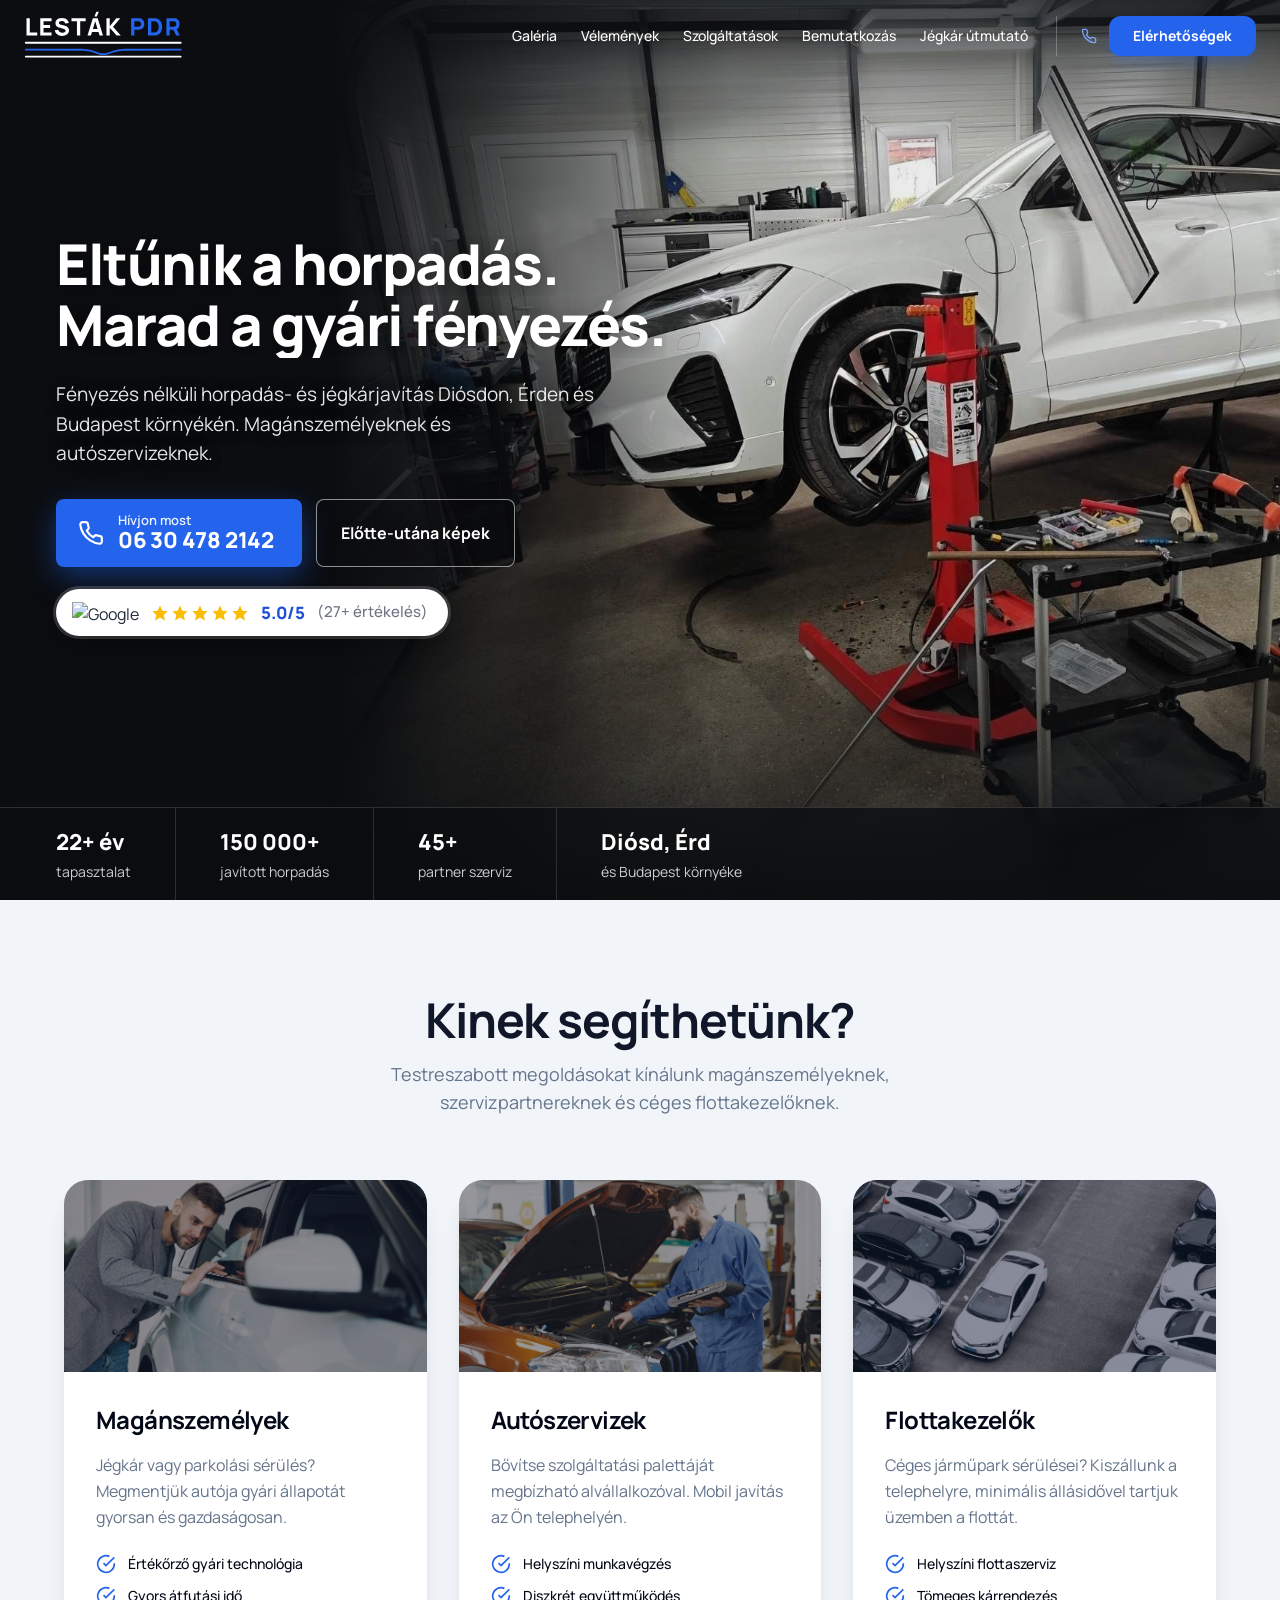
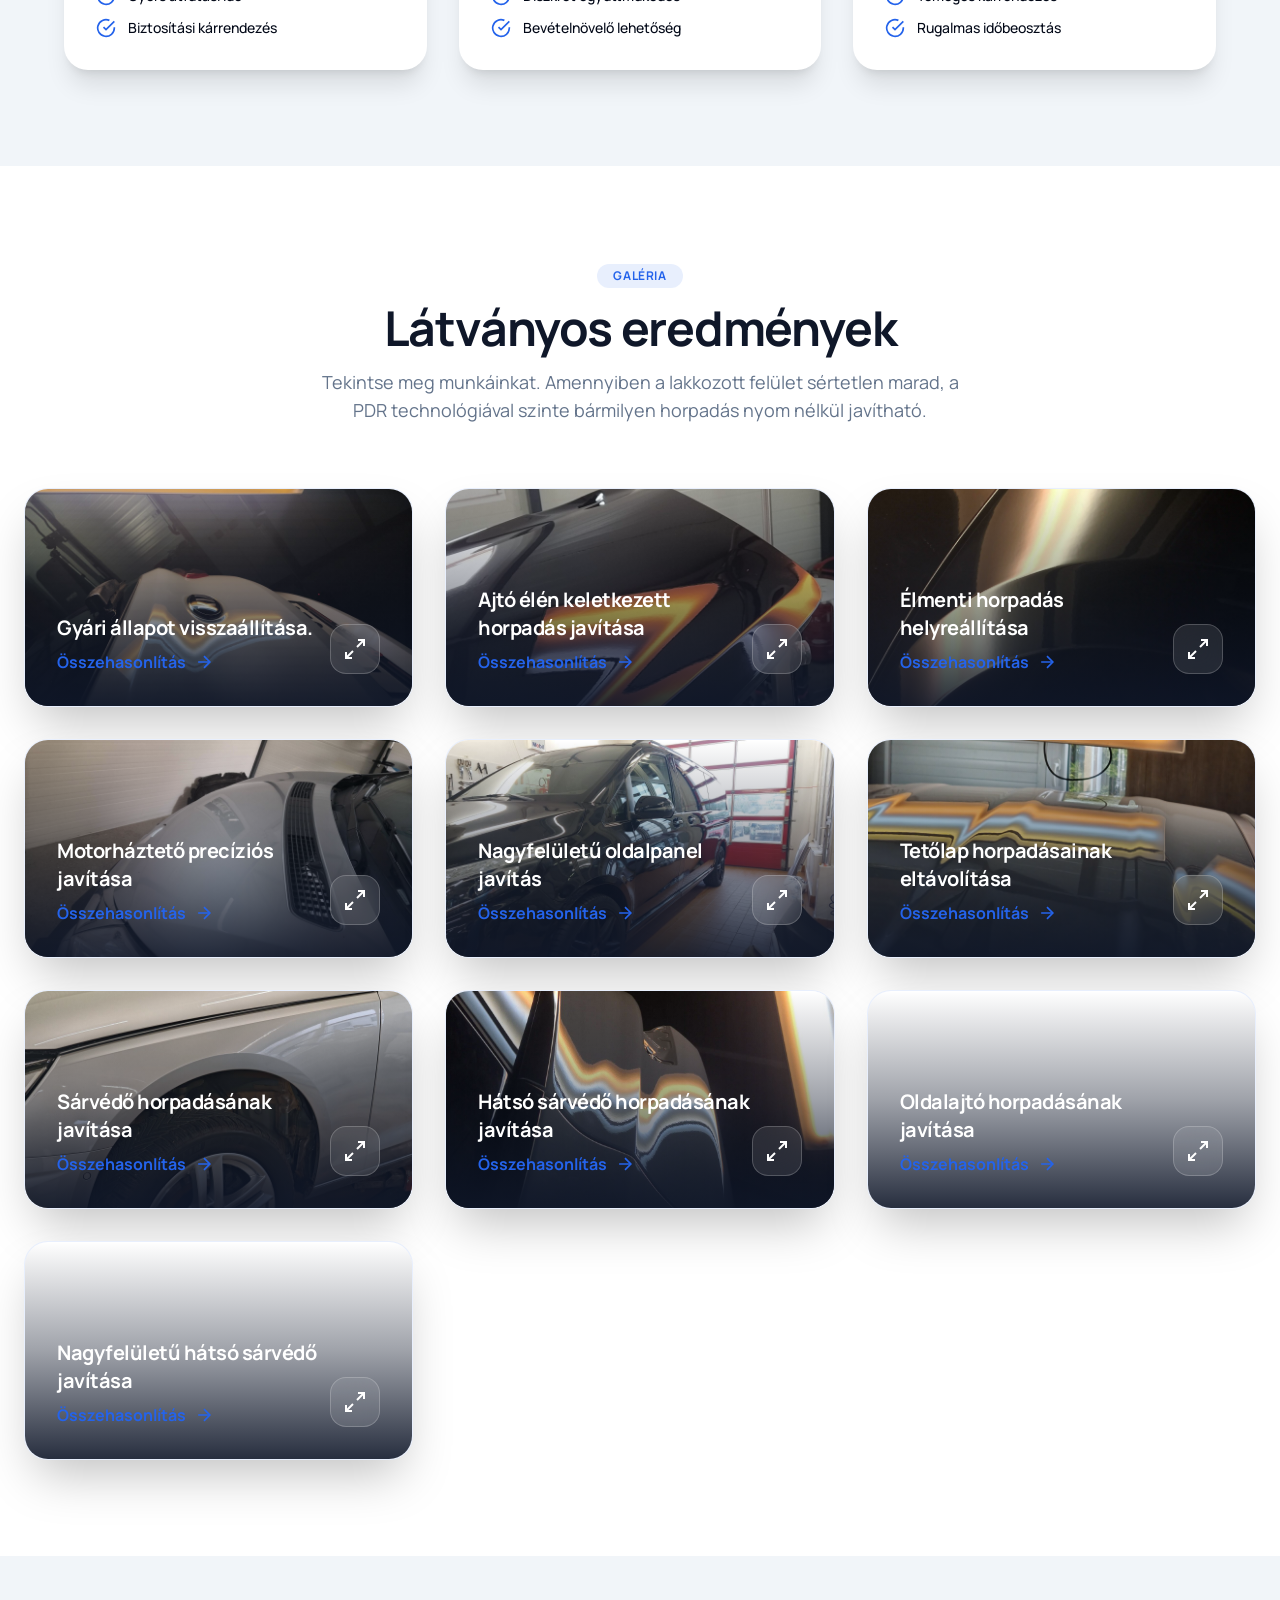
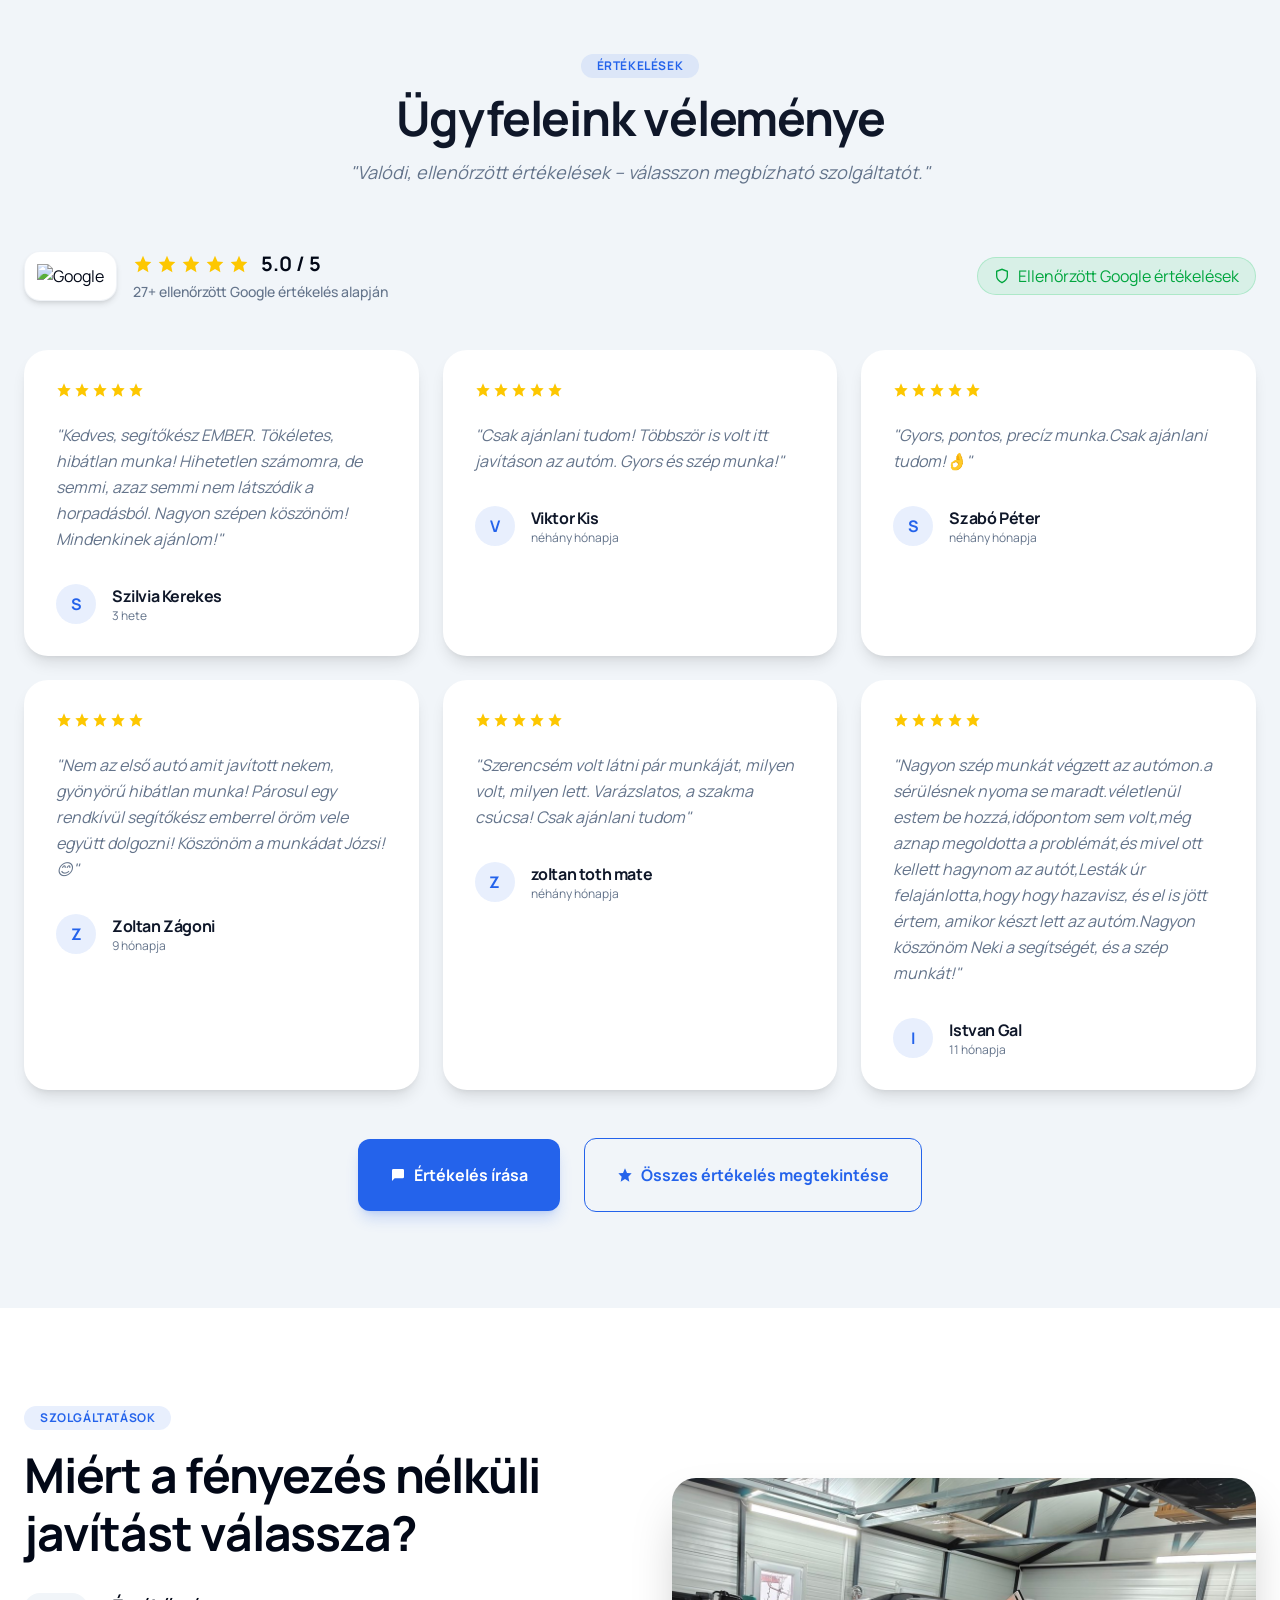
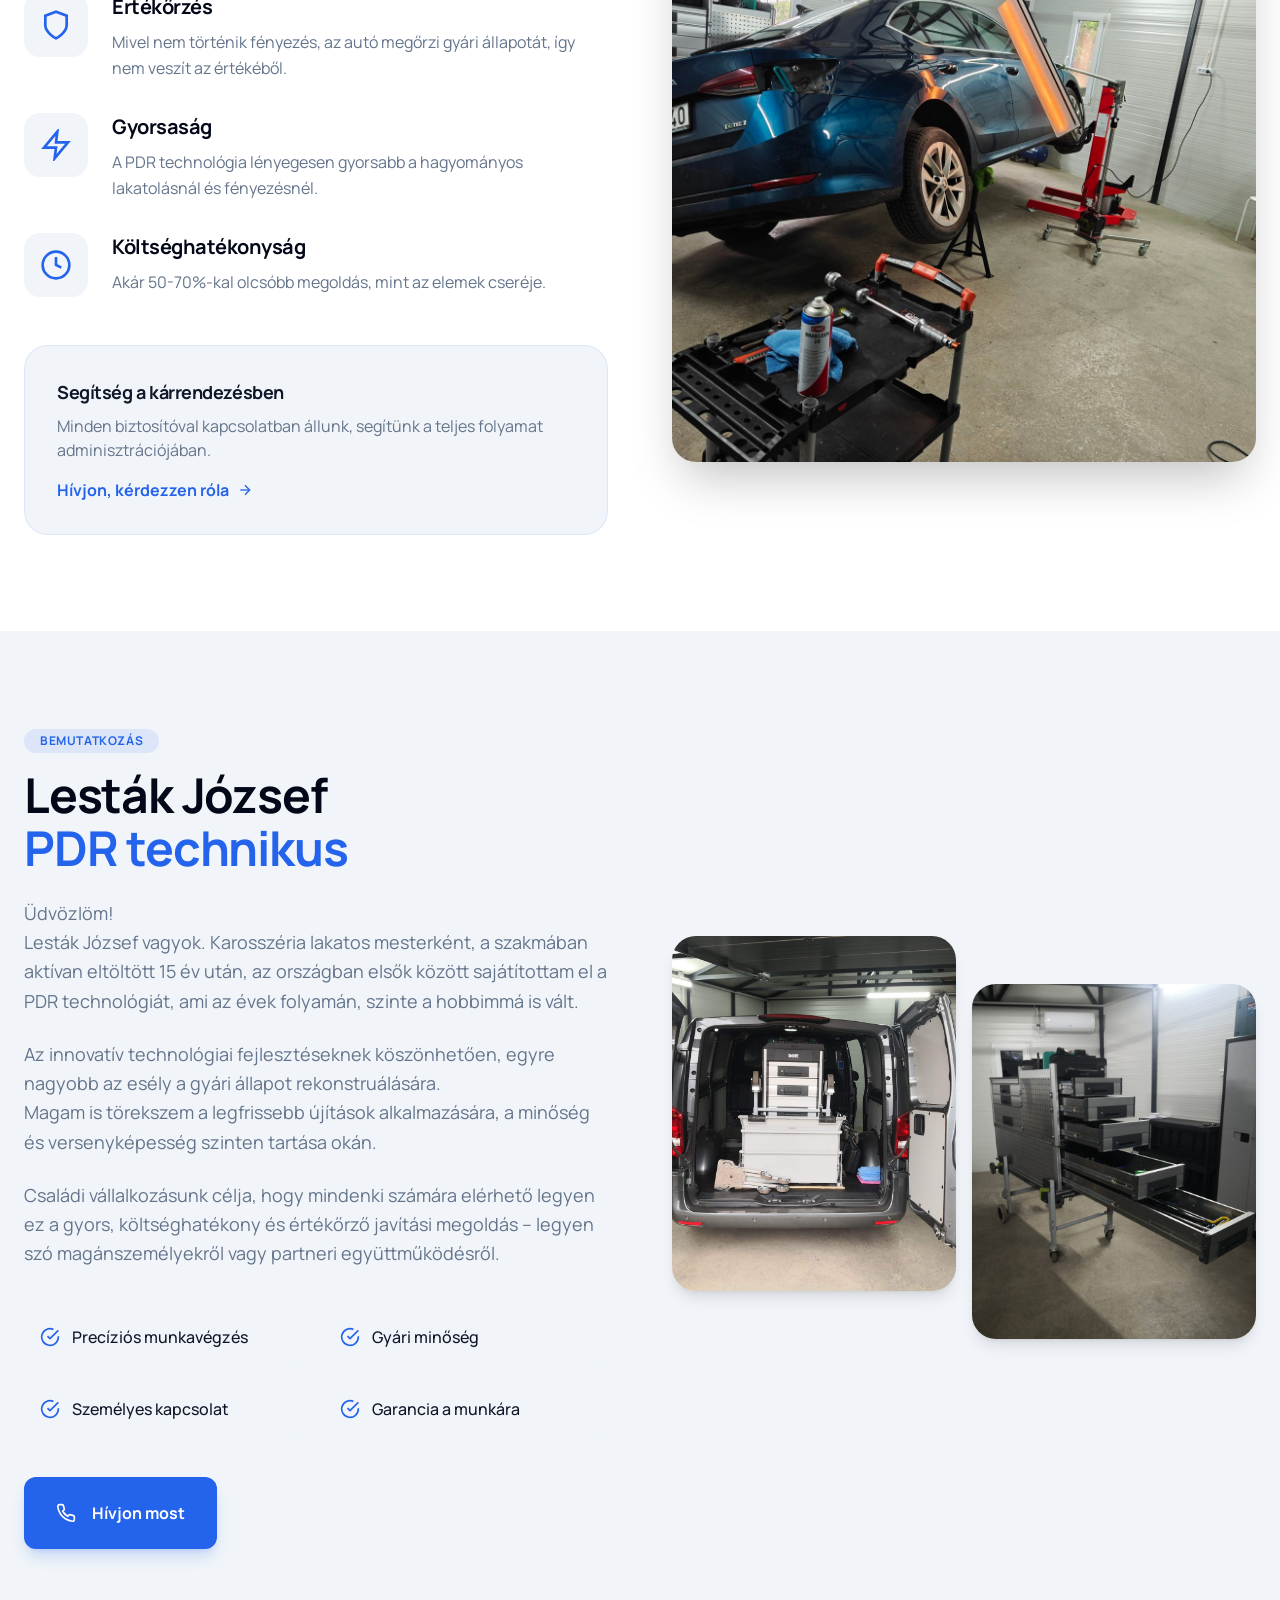
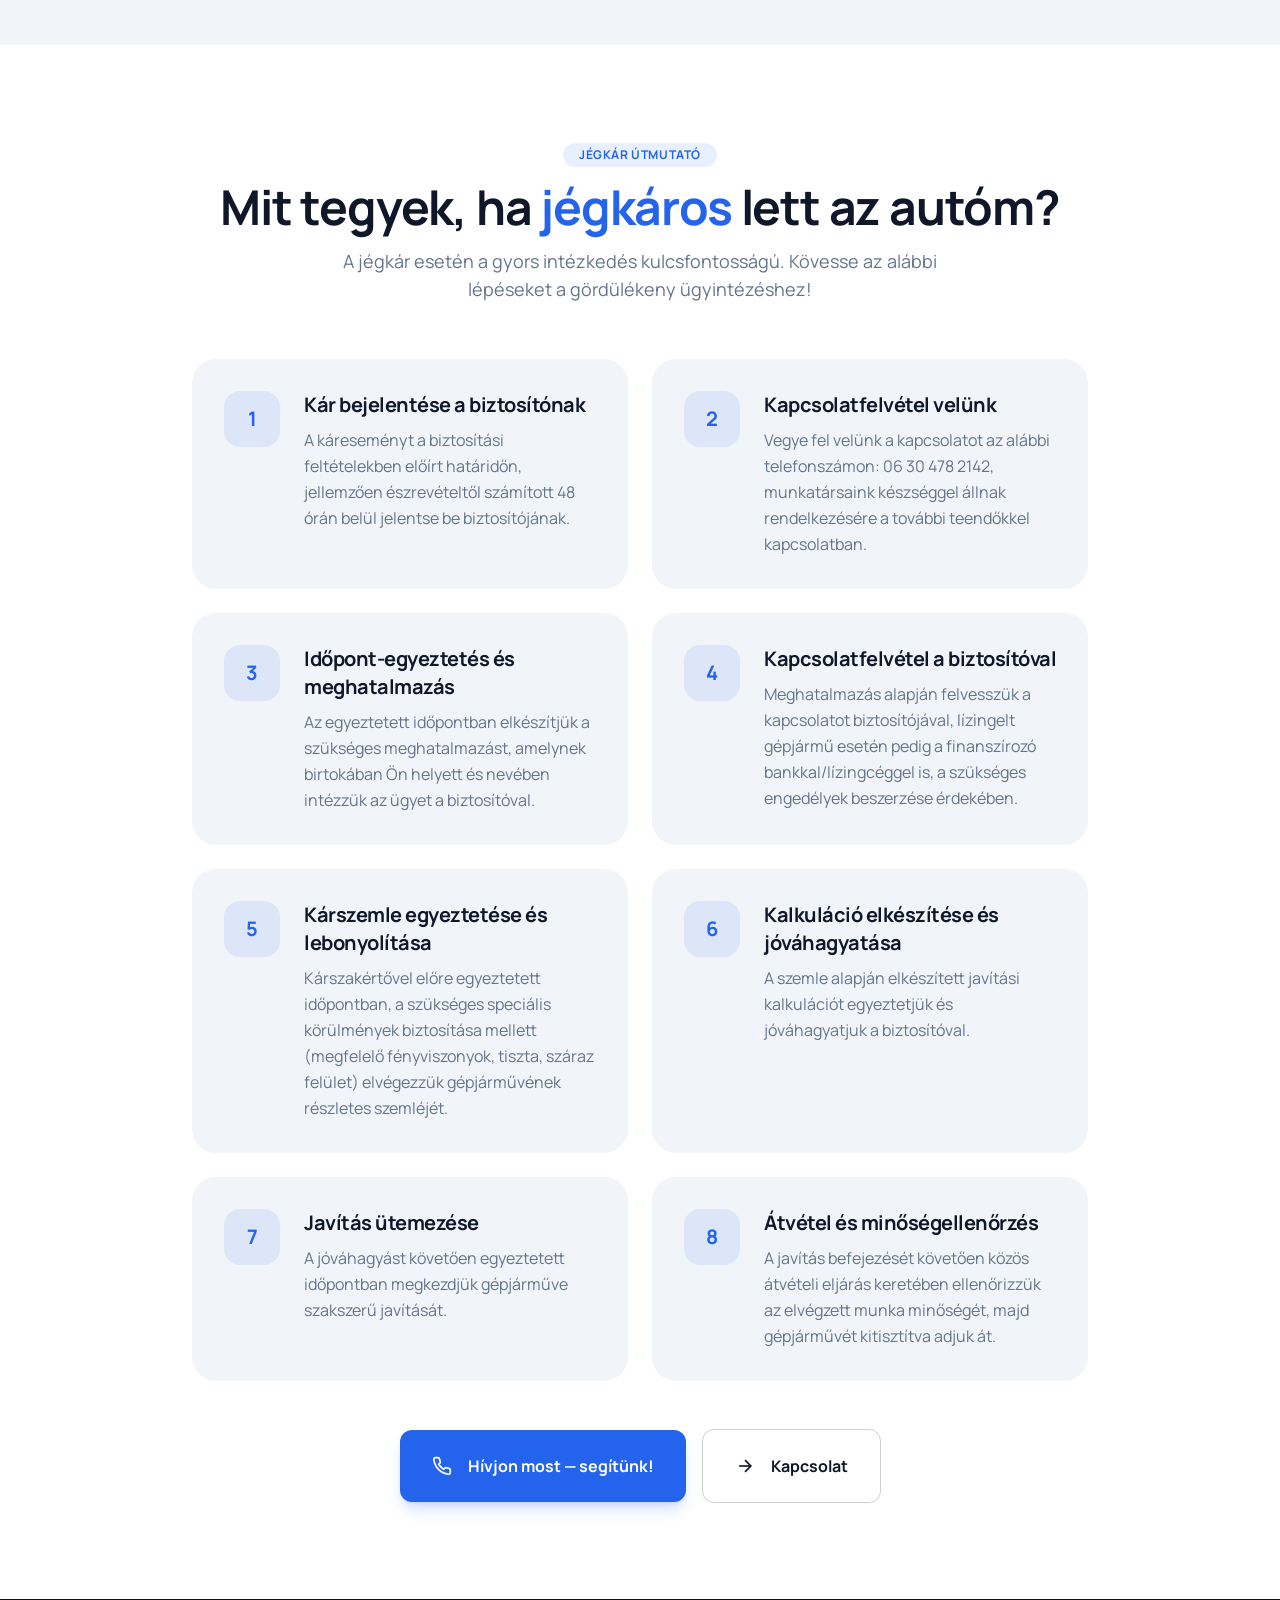
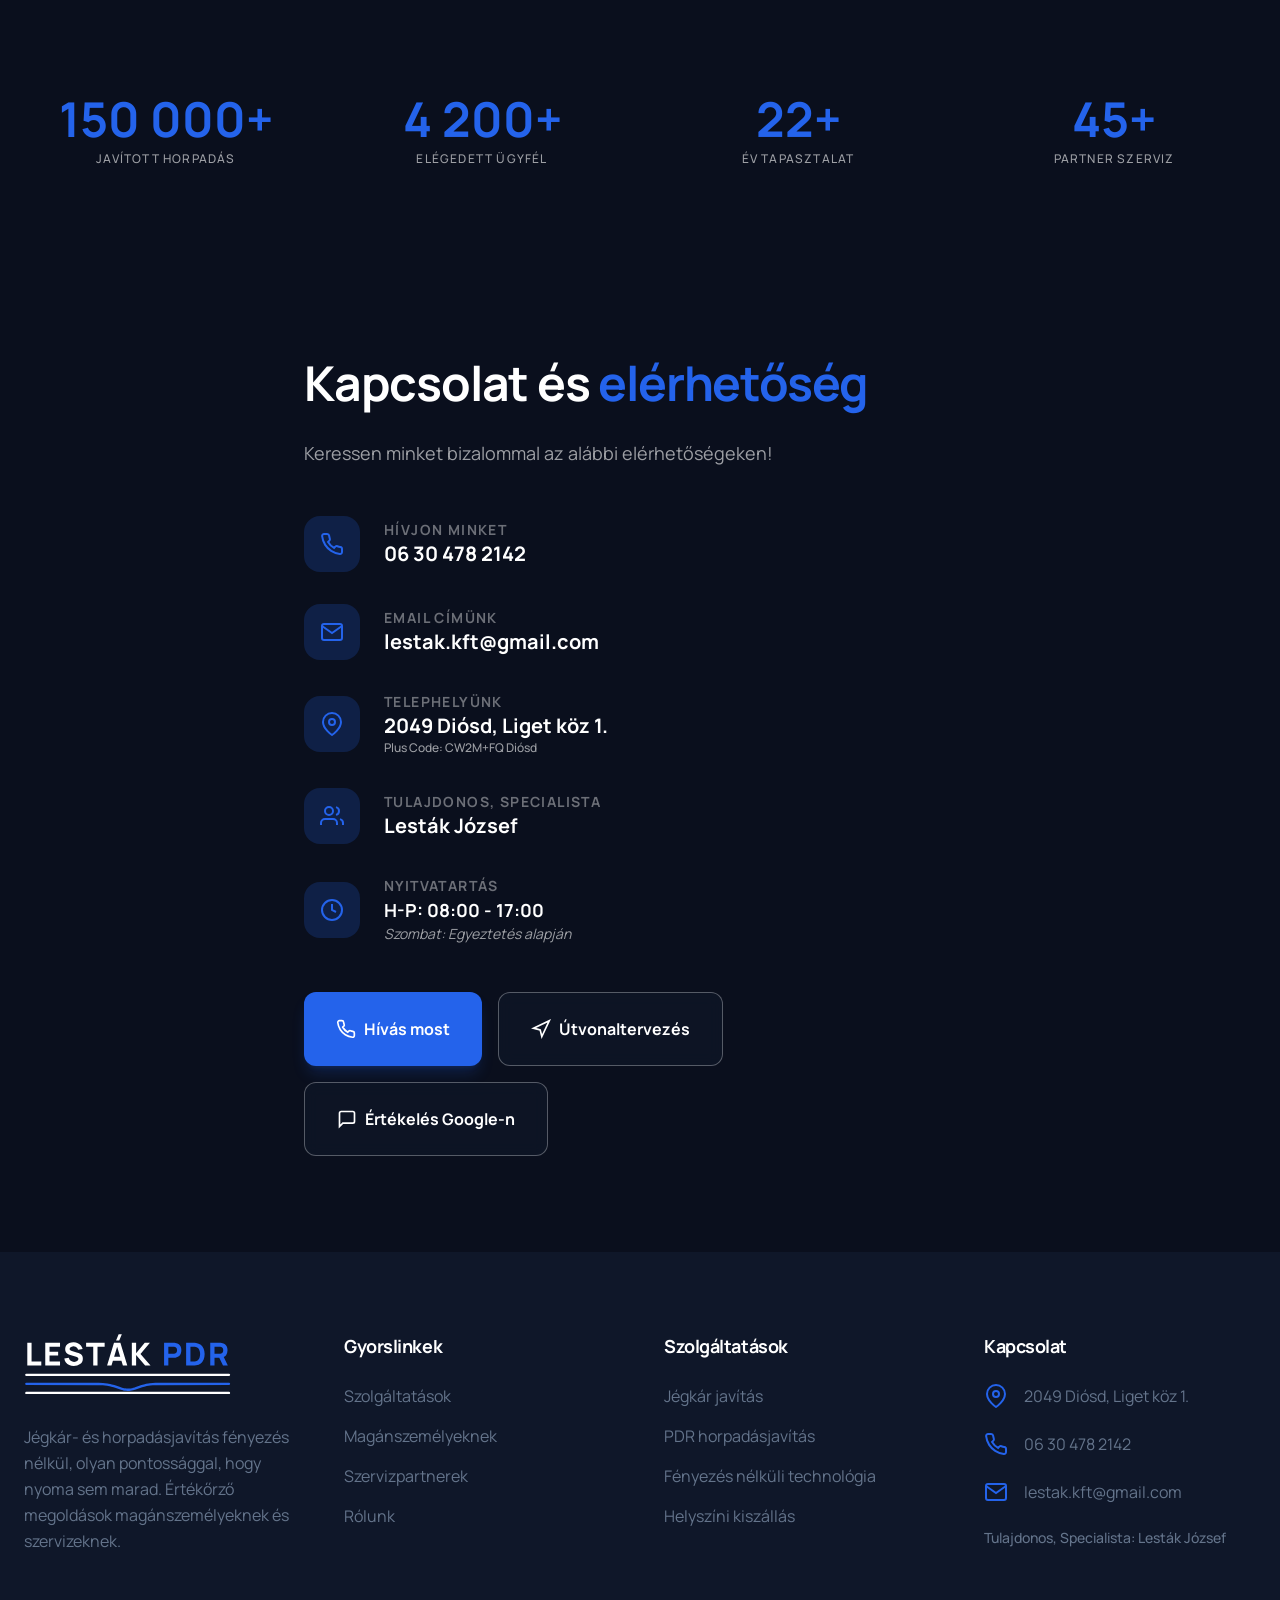
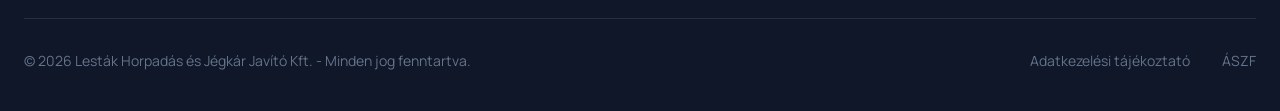
==== commit cced4ebd: "Add files via upload" ====
--- a/index.html
+++ b/index.html
@@ -156,9 +156,6 @@
           <div class="relative h-48 overflow-hidden">
             <img src="/assets/images/audience-maganszemelyek.jpg" alt="Magánszemélyek" loading="lazy" decoding="async" width="800" height="533" class="w-full h-full object-cover group-hover:scale-110 transition-transform duration-700" />
             <div class="absolute inset-0 bg-primary/40 group-hover:bg-primary/20 transition-colors"></div>
-            <div class="absolute top-4 left-4 bg-accent p-3 rounded-2xl shadow-lg">
-              <svg class="w-6 h-6 text-white" viewBox="0 0 24 24" fill="none" stroke="currentColor" stroke-width="2"><path d="M17 21v-2a4 4 0 0 0-4-4H5a4 4 0 0 0-4 4v2"/><circle cx="9" cy="7" r="4"/><path d="M23 21v-2a4 4 0 0 0-3-3.87"/><path d="M16 3.13a4 4 0 0 1 0 7.75"/></svg>
-            </div>
           </div>
           <div class="p-8">
             <h3 class="text-2xl font-bold mb-4 font-heading">Magánszemélyek</h3>
@@ -175,9 +172,6 @@
           <div class="relative h-48 overflow-hidden">
             <img src="/assets/images/audience-autoszervizek.jpg" alt="Autószervizek" loading="lazy" decoding="async" width="800" height="533" class="w-full h-full object-cover group-hover:scale-110 transition-transform duration-700" />
             <div class="absolute inset-0 bg-primary/40 group-hover:bg-primary/20 transition-colors"></div>
-            <div class="absolute top-4 left-4 bg-accent p-3 rounded-2xl shadow-lg">
-              <svg class="w-6 h-6 text-white" viewBox="0 0 24 24" fill="none" stroke="currentColor" stroke-width="2"><path d="M20.24 12.24a6 6 0 0 0-8.49-8.49L5 10.5V19h8.5z"/><line x1="16" y1="8" x2="2" y2="22"/><line x1="17.5" y1="15" x2="9" y2="15"/></svg>
-            </div>
           </div>
           <div class="p-8">
             <h3 class="text-2xl font-bold mb-4 font-heading">Autószervizek</h3>
@@ -194,9 +188,6 @@
           <div class="relative h-48 overflow-hidden">
             <img src="/assets/images/audience-flottakezelok.jpg" alt="Flottakezelők" loading="lazy" decoding="async" width="800" height="1000" class="w-full h-full object-cover group-hover:scale-110 transition-transform duration-700" />
             <div class="absolute inset-0 bg-primary/40 group-hover:bg-primary/20 transition-colors"></div>
-            <div class="absolute top-4 left-4 bg-accent p-3 rounded-2xl shadow-lg">
-              <svg class="w-6 h-6 text-white" viewBox="0 0 24 24" fill="none" stroke="currentColor" stroke-width="2"><rect x="1" y="3" width="15" height="13"/><polygon points="16 8 20 8 23 11 23 16 16 16 16 8"/><circle cx="5.5" cy="18.5" r="2.5"/><circle cx="18.5" cy="18.5" r="2.5"/></svg>
-            </div>
           </div>
           <div class="p-8">
             <h3 class="text-2xl font-bold mb-4 font-heading">Flottakezelők</h3>
--- a/assets/styles.css
+++ b/assets/styles.css
@@ -1,2 +1,2 @@
 /*! tailwindcss v4.3.3 | MIT License | https://tailwindcss.com */
-@layer properties{@supports (((-webkit-hyphens:none)) and (not (margin-trim:inline))) or ((-moz-orient:inline) and (not (color:rgb(from red r g b)))){*,:before,:after,::backdrop{--tw-translate-x:0;--tw-translate-y:0;--tw-translate-z:0;--tw-rotate-x:initial;--tw-rotate-y:initial;--tw-rotate-z:initial;--tw-skew-x:initial;--tw-skew-y:initial;--tw-space-y-reverse:0;--tw-border-style:solid;--tw-gradient-position:initial;--tw-gradient-from:#0000;--tw-gradient-via:#0000;--tw-gradient-to:#0000;--tw-gradient-stops:initial;--tw-gradient-via-stops:initial;--tw-gradient-from-position:0%;--tw-gradient-via-position:50%;--tw-gradient-to-position:100%;--tw-leading:initial;--tw-font-weight:initial;--tw-tracking:initial;--tw-shadow:0 0 #0000;--tw-shadow-color:initial;--tw-shadow-alpha:100%;--tw-inset-shadow:0 0 #0000;--tw-inset-shadow-color:initial;--tw-inset-shadow-alpha:100%;--tw-ring-color:initial;--tw-ring-shadow:0 0 #0000;--tw-inset-ring-color:initial;--tw-inset-ring-shadow:0 0 #0000;--tw-ring-inset:initial;--tw-ring-offset-width:0px;--tw-ring-offset-color:#fff;--tw-ring-offset-shadow:0 0 #0000;--tw-blur:initial;--tw-brightness:initial;--tw-contrast:initial;--tw-grayscale:initial;--tw-hue-rotate:initial;--tw-invert:initial;--tw-opacity:initial;--tw-saturate:initial;--tw-sepia:initial;--tw-drop-shadow:initial;--tw-drop-shadow-color:initial;--tw-drop-shadow-alpha:100%;--tw-drop-shadow-size:initial;--tw-backdrop-blur:initial;--tw-backdrop-brightness:initial;--tw-backdrop-contrast:initial;--tw-backdrop-grayscale:initial;--tw-backdrop-hue-rotate:initial;--tw-backdrop-invert:initial;--tw-backdrop-opacity:initial;--tw-backdrop-saturate:initial;--tw-backdrop-sepia:initial;--tw-duration:initial;--tw-ease:initial;--tw-scale-x:1;--tw-scale-y:1;--tw-scale-z:1}}}@layer theme{:root,:host{--font-sans:"Manrope", ui-sans-serif, system-ui, sans-serif;--font-mono:ui-monospace, SFMono-Regular, Menlo, Monaco, Consolas, "Liberation Mono", "Courier New", monospace;--color-yellow-400:oklch(85.2% .199 91.936);--color-green-500:oklch(72.3% .219 149.579);--color-green-600:oklch(62.7% .194 149.214);--color-black:#000;--color-white:#fff;--spacing:.25rem;--container-2xl:42rem;--container-3xl:48rem;--container-4xl:56rem;--container-5xl:64rem;--container-6xl:72rem;--container-7xl:80rem;--text-xs:.75rem;--text-xs--line-height:calc(1 / .75);--text-sm:.875rem;--text-sm--line-height:calc(1.25 / .875);--text-base:1rem;--text-base--line-height:calc(1.5 / 1);--text-lg:1.125rem;--text-lg--line-height:calc(1.75 / 1.125);--text-xl:1.25rem;--text-xl--line-height:calc(1.75 / 1.25);--text-2xl:1.5rem;--text-2xl--line-height:calc(2 / 1.5);--text-3xl:1.875rem;--text-3xl--line-height:calc(2.25 / 1.875);--text-4xl:2.25rem;--text-4xl--line-height:calc(2.5 / 2.25);--text-5xl:3rem;--text-5xl--line-height:1;--text-7xl:4.5rem;--text-7xl--line-height:1;--font-weight-medium:500;--font-weight-semibold:600;--font-weight-bold:700;--font-weight-black:900;--tracking-tighter:-.05em;--tracking-tight:-.025em;--tracking-wider:.05em;--tracking-widest:.1em;--leading-snug:1.375;--leading-relaxed:1.625;--radius-xl:.75rem;--radius-2xl:1rem;--radius-3xl:1.5rem;--ease-in-out:cubic-bezier(.4, 0, .2, 1);--blur-sm:8px;--blur-md:12px;--blur-xl:24px;--blur-2xl:40px;--aspect-video:16 / 9;--default-transition-duration:.15s;--default-transition-timing-function:cubic-bezier(.4, 0, .2, 1);--default-font-family:var(--font-sans);--default-mono-font-family:var(--font-mono);--color-border:hsl(var(--border));--color-background:hsl(var(--background));--color-foreground:hsl(var(--foreground));--color-primary:hsl(var(--primary));--color-primary-foreground:hsl(var(--primary-foreground));--color-secondary:hsl(var(--secondary));--color-muted:hsl(var(--muted));--color-muted-foreground:hsl(var(--muted-foreground));--color-accent:hsl(var(--accent));--font-heading:"Manrope", ui-sans-serif, system-ui, sans-serif}}@layer base{*,:after,:before,::backdrop{box-sizing:border-box;border:0 solid;margin:0;padding:0}::file-selector-button{box-sizing:border-box;border:0 solid;margin:0;padding:0}html,:host{-webkit-text-size-adjust:100%;tab-size:4;line-height:1.5;font-family:var(--default-font-family,-apple-system, BlinkMacSystemFont, "Segoe UI", Roboto, "Helvetica Neue", "Noto Sans", Arial, sans-serif, "Apple Color Emoji", "Segoe UI Emoji", "Segoe UI Symbol", "Noto Color Emoji");font-feature-settings:var(--default-font-feature-settings,normal);font-variation-settings:var(--default-font-variation-settings,normal);-webkit-tap-highlight-color:transparent}hr{height:0;color:inherit;border-top-width:1px}abbr:where([title]){-webkit-text-decoration:underline dotted;text-decoration:underline dotted}h1,h2,h3,h4,h5,h6{font-size:inherit;font-weight:inherit}a{color:inherit;-webkit-text-decoration:inherit;-webkit-text-decoration:inherit;-webkit-text-decoration:inherit;text-decoration:inherit}b,strong{font-weight:bolder}code,kbd,samp,pre{font-family:var(--default-mono-font-family,ui-monospace, SFMono-Regular, Menlo, Monaco, Consolas, "Liberation Mono", "Courier New", monospace);font-feature-settings:var(--default-mono-font-feature-settings,normal);font-variation-settings:var(--default-mono-font-variation-settings,normal);font-size:1em}small{font-size:80%}sub,sup{vertical-align:baseline;font-size:75%;line-height:0;position:relative}sub{bottom:-.25em}sup{top:-.5em}table{text-indent:0;border-color:inherit;border-collapse:collapse}:-moz-focusring:where(:not(iframe)){outline:auto}progress{vertical-align:baseline}summary{display:list-item}ol,ul,menu{list-style:none}img,svg,video,canvas,audio,iframe,embed,object{vertical-align:middle;display:block}img,video{max-width:100%;height:auto}button,input,select,optgroup,textarea{font:inherit;font-feature-settings:inherit;font-variation-settings:inherit;letter-spacing:inherit;color:inherit;opacity:1;background-color:#0000;border-radius:0}::file-selector-button{font:inherit;font-feature-settings:inherit;font-variation-settings:inherit;letter-spacing:inherit;color:inherit;opacity:1;background-color:#0000;border-radius:0}:where(select:is([multiple],[size])) optgroup{font-weight:bolder}:where(select:is([multiple],[size])) optgroup option{padding-inline-start:20px}::file-selector-button{margin-inline-end:4px}::placeholder{opacity:1}@supports (not ((-webkit-appearance:-apple-pay-button))) or (contain-intrinsic-size:1px){::placeholder{color:currentColor}@supports (color:color-mix(in lab, red, red)){::placeholder{color:color-mix(in oklab, currentcolor 50%, transparent)}}}textarea{resize:vertical}::-webkit-search-decoration{-webkit-appearance:none}::-webkit-date-and-time-value{min-height:1lh;text-align:inherit}::-webkit-datetime-edit{display:inline-flex}::-webkit-datetime-edit-fields-wrapper{padding:0}::-webkit-datetime-edit{padding-block:0}::-webkit-datetime-edit-year-field{padding-block:0}::-webkit-datetime-edit-month-field{padding-block:0}::-webkit-datetime-edit-day-field{padding-block:0}::-webkit-datetime-edit-hour-field{padding-block:0}::-webkit-datetime-edit-minute-field{padding-block:0}::-webkit-datetime-edit-second-field{padding-block:0}::-webkit-datetime-edit-millisecond-field{padding-block:0}::-webkit-datetime-edit-meridiem-field{padding-block:0}::-webkit-calendar-picker-indicator{line-height:1}:-moz-ui-invalid{box-shadow:none}button,input:where([type=button],[type=reset],[type=submit]){appearance:button}::file-selector-button{appearance:button}::-webkit-inner-spin-button{height:auto}::-webkit-outer-spin-button{height:auto}[hidden]:where(:not([hidden=until-found])){display:none!important}*{border-color:hsl(var(--border))}html{scroll-behavior:smooth;scroll-padding-top:90px}body{font-family:var(--font-sans);background-color:hsl(var(--background));color:hsl(var(--foreground))}h1,h2,h3,h4,h5,h6{font-family:var(--font-heading);letter-spacing:-.025em;font-weight:700}}@layer components{.btn{justify-content:center;align-items:center;gap:calc(var(--spacing) * 2);border-radius:var(--radius-xl);--tw-font-weight:var(--font-weight-bold);font-weight:var(--font-weight-bold);white-space:nowrap;transition-property:all;transition-timing-function:var(--tw-ease,var(--default-transition-timing-function));transition-duration:var(--tw-duration,var(--default-transition-duration));--tw-duration:.2s;transition-duration:.2s;display:inline-flex}.btn-lg{padding-inline:calc(var(--spacing) * 10);padding-block:calc(var(--spacing) * 7);font-size:var(--text-lg);line-height:var(--tw-leading,var(--text-lg--line-height))}.btn-md{padding-inline:calc(var(--spacing) * 8);padding-block:calc(var(--spacing) * 6);font-size:var(--text-base);line-height:var(--tw-leading,var(--text-base--line-height))}.btn-sm{height:calc(var(--spacing) * 10);padding-inline:calc(var(--spacing) * 6);font-size:var(--text-sm);line-height:var(--tw-leading,var(--text-sm--line-height))}.btn-primary{background-color:var(--color-accent);color:var(--color-white);--tw-shadow:0 10px 15px -3px var(--tw-shadow-color,#0000001a), 0 4px 6px -4px var(--tw-shadow-color,#0000001a);box-shadow:var(--tw-inset-shadow), var(--tw-inset-ring-shadow), var(--tw-ring-offset-shadow), var(--tw-ring-shadow), var(--tw-shadow);--tw-shadow-color:color-mix(in srgb, hsl(var(--accent)) 20%, transparent)}@supports (color:color-mix(in lab, red, red)){.btn-primary{--tw-shadow-color:color-mix(in oklab, color-mix(in oklab, var(--color-accent) 20%, transparent) var(--tw-shadow-alpha), transparent)}}@media (hover:hover){.btn-primary:hover{background-color:color-mix(in srgb, hsl(var(--accent)) 90%, transparent)}@supports (color:color-mix(in lab, red, red)){.btn-primary:hover{background-color:color-mix(in oklab, var(--color-accent) 90%, transparent)}}}.btn-outline{border-style:var(--tw-border-style);border-width:1px;border-color:color-mix(in srgb, hsl(var(--primary)) 20%, transparent)}@supports (color:color-mix(in lab, red, red)){.btn-outline{border-color:color-mix(in oklab, var(--color-primary) 20%, transparent)}}.btn-outline{color:var(--color-primary)}@media (hover:hover){.btn-outline:hover{background-color:color-mix(in srgb, hsl(var(--primary)) 5%, transparent)}@supports (color:color-mix(in lab, red, red)){.btn-outline:hover{background-color:color-mix(in oklab, var(--color-primary) 5%, transparent)}}}.btn-outline-accent{border-style:var(--tw-border-style);border-width:1px;border-color:var(--color-accent);color:var(--color-accent)}@media (hover:hover){.btn-outline-accent:hover{background-color:var(--color-accent);color:var(--color-white)}}.btn-ghost{border-style:var(--tw-border-style);border-width:1px;border-color:#ffffff4d}@supports (color:color-mix(in lab, red, red)){.btn-ghost{border-color:color-mix(in oklab, var(--color-white) 30%, transparent)}}.btn-ghost{background-color:color-mix(in srgb, hsl(var(--primary)) 70%, transparent)}@supports (color:color-mix(in lab, red, red)){.btn-ghost{background-color:color-mix(in oklab, var(--color-primary) 70%, transparent)}}.btn-ghost{color:var(--color-white);--tw-backdrop-blur:blur(var(--blur-sm));-webkit-backdrop-filter:var(--tw-backdrop-blur,) var(--tw-backdrop-brightness,) var(--tw-backdrop-contrast,) var(--tw-backdrop-grayscale,) var(--tw-backdrop-hue-rotate,) var(--tw-backdrop-invert,) var(--tw-backdrop-opacity,) var(--tw-backdrop-saturate,) var(--tw-backdrop-sepia,);backdrop-filter:var(--tw-backdrop-blur,) var(--tw-backdrop-brightness,) var(--tw-backdrop-contrast,) var(--tw-backdrop-grayscale,) var(--tw-backdrop-hue-rotate,) var(--tw-backdrop-invert,) var(--tw-backdrop-opacity,) var(--tw-backdrop-saturate,) var(--tw-backdrop-sepia,)}@media (hover:hover){.btn-ghost:hover{background-color:color-mix(in srgb, hsl(var(--primary)) 80%, transparent)}@supports (color:color-mix(in lab, red, red)){.btn-ghost:hover{background-color:color-mix(in oklab, var(--color-primary) 80%, transparent)}}}}@layer utilities{.absolute{position:absolute}.fixed{position:fixed}.relative{position:relative}.inset-0{inset:0}.top-0{top:0}.top-4{top:calc(var(--spacing) * 4)}.top-6{top:calc(var(--spacing) * 6)}.top-\[72px\]{top:72px}.right-0{right:0}.right-6{right:calc(var(--spacing) * 6)}.bottom-6{bottom:calc(var(--spacing) * 6)}.left-0{left:0}.left-4{left:calc(var(--spacing) * 4)}.left-6{left:calc(var(--spacing) * 6)}.z-0{z-index:0}.z-10{z-index:10}.z-40{z-index:40}.z-50{z-index:50}.order-1{order:1}.order-2{order:2}.mx-auto{margin-inline:auto}.mt-1{margin-top:var(--spacing)}.mt-8{margin-top:calc(var(--spacing) * 8)}.mt-10{margin-top:calc(var(--spacing) * 10)}.mt-12{margin-top:calc(var(--spacing) * 12)}.mt-auto{margin-top:auto}.mr-2{margin-right:calc(var(--spacing) * 2)}.mb-1{margin-bottom:var(--spacing)}.mb-2{margin-bottom:calc(var(--spacing) * 2)}.mb-4{margin-bottom:calc(var(--spacing) * 4)}.mb-6{margin-bottom:calc(var(--spacing) * 6)}.mb-8{margin-bottom:calc(var(--spacing) * 8)}.mb-10{margin-bottom:calc(var(--spacing) * 10)}.mb-12{margin-bottom:calc(var(--spacing) * 12)}.mb-14{margin-bottom:calc(var(--spacing) * 14)}.mb-16{margin-bottom:calc(var(--spacing) * 16)}.ml-1{margin-left:var(--spacing)}.ml-2{margin-left:calc(var(--spacing) * 2)}.block{display:block}.flex{display:flex}.grid{display:grid}.hidden{display:none}.inline-block{display:inline-block}.inline-flex{display:inline-flex}.aspect-\[4\/3\]{aspect-ratio:4/3}.aspect-\[4\/5\]{aspect-ratio:4/5}.aspect-square{aspect-ratio:1}.aspect-video{aspect-ratio:var(--aspect-video)}.h-4{height:calc(var(--spacing) * 4)}.h-5{height:calc(var(--spacing) * 5)}.h-6{height:calc(var(--spacing) * 6)}.h-8{height:calc(var(--spacing) * 8)}.h-10{height:calc(var(--spacing) * 10)}.h-14{height:calc(var(--spacing) * 14)}.h-48{height:calc(var(--spacing) * 48)}.h-auto{height:auto}.h-fit{height:fit-content}.h-full{height:100%}.h-screen{height:100vh}.min-h-screen{min-height:100vh}.w-4{width:calc(var(--spacing) * 4)}.w-5{width:calc(var(--spacing) * 5)}.w-6{width:calc(var(--spacing) * 6)}.w-8{width:calc(var(--spacing) * 8)}.w-10{width:calc(var(--spacing) * 10)}.w-14{width:calc(var(--spacing) * 14)}.w-full{width:100%}.max-w-2xl{max-width:var(--container-2xl)}.max-w-3xl{max-width:var(--container-3xl)}.max-w-4xl{max-width:var(--container-4xl)}.max-w-5xl{max-width:var(--container-5xl)}.max-w-6xl{max-width:var(--container-6xl)}.max-w-7xl{max-width:var(--container-7xl)}.shrink-0{flex-shrink:0}.translate-x-0{--tw-translate-x:0px;translate:var(--tw-translate-x) var(--tw-translate-y)}.translate-x-full{--tw-translate-x:100%;translate:var(--tw-translate-x) var(--tw-translate-y)}.transform{transform:var(--tw-rotate-x,) var(--tw-rotate-y,) var(--tw-rotate-z,) var(--tw-skew-x,) var(--tw-skew-y,)}.cursor-pointer{cursor:pointer}.cursor-zoom-in{cursor:zoom-in}.list-disc{list-style-type:disc}.grid-cols-1{grid-template-columns:repeat(1,minmax(0,1fr))}.grid-cols-2{grid-template-columns:repeat(2,minmax(0,1fr))}.flex-col{flex-direction:column}.flex-wrap{flex-wrap:wrap}.items-center{align-items:center}.items-end{align-items:flex-end}.items-start{align-items:flex-start}.justify-between{justify-content:space-between}.justify-center{justify-content:center}.gap-0\.5{gap:calc(var(--spacing) * .5)}.gap-1{gap:var(--spacing)}.gap-2{gap:calc(var(--spacing) * 2)}.gap-3{gap:calc(var(--spacing) * 3)}.gap-4{gap:calc(var(--spacing) * 4)}.gap-6{gap:calc(var(--spacing) * 6)}.gap-8{gap:calc(var(--spacing) * 8)}.gap-12{gap:calc(var(--spacing) * 12)}.gap-16{gap:calc(var(--spacing) * 16)}:where(.space-y-2>:not(:last-child)){--tw-space-y-reverse:0;margin-block-start:calc(calc(var(--spacing) * 2) * var(--tw-space-y-reverse));margin-block-end:calc(calc(var(--spacing) * 2) * calc(1 - var(--tw-space-y-reverse)))}:where(.space-y-3>:not(:last-child)){--tw-space-y-reverse:0;margin-block-start:calc(calc(var(--spacing) * 3) * var(--tw-space-y-reverse));margin-block-end:calc(calc(var(--spacing) * 3) * calc(1 - var(--tw-space-y-reverse)))}:where(.space-y-4>:not(:last-child)){--tw-space-y-reverse:0;margin-block-start:calc(calc(var(--spacing) * 4) * var(--tw-space-y-reverse));margin-block-end:calc(calc(var(--spacing) * 4) * calc(1 - var(--tw-space-y-reverse)))}:where(.space-y-6>:not(:last-child)){--tw-space-y-reverse:0;margin-block-start:calc(calc(var(--spacing) * 6) * var(--tw-space-y-reverse));margin-block-end:calc(calc(var(--spacing) * 6) * calc(1 - var(--tw-space-y-reverse)))}:where(.space-y-8>:not(:last-child)){--tw-space-y-reverse:0;margin-block-start:calc(calc(var(--spacing) * 8) * var(--tw-space-y-reverse));margin-block-end:calc(calc(var(--spacing) * 8) * calc(1 - var(--tw-space-y-reverse)))}:where(.space-y-10>:not(:last-child)){--tw-space-y-reverse:0;margin-block-start:calc(calc(var(--spacing) * 10) * var(--tw-space-y-reverse));margin-block-end:calc(calc(var(--spacing) * 10) * calc(1 - var(--tw-space-y-reverse)))}.overflow-hidden{overflow:hidden}.overflow-y-auto{overflow-y:auto}.rounded{border-radius:.25rem}.rounded-2xl{border-radius:var(--radius-2xl)}.rounded-3xl{border-radius:var(--radius-3xl)}.rounded-full{border-radius:3.40282e38px}.rounded-xl{border-radius:var(--radius-xl)}.border{border-style:var(--tw-border-style);border-width:1px}.border-t{border-top-style:var(--tw-border-style);border-top-width:1px}.border-b{border-bottom-style:var(--tw-border-style);border-bottom-width:1px}.border-l{border-left-style:var(--tw-border-style);border-left-width:1px}.border-none{--tw-border-style:none;border-style:none}.border-accent{border-color:var(--color-accent)}.border-accent\/10{border-color:color-mix(in srgb, hsl(var(--accent)) 10%, transparent)}@supports (color:color-mix(in lab, red, red)){.border-accent\/10{border-color:color-mix(in oklab, var(--color-accent) 10%, transparent)}}.border-border{border-color:var(--color-border)}.border-border\/50{border-color:color-mix(in srgb, hsl(var(--border)) 50%, transparent)}@supports (color:color-mix(in lab, red, red)){.border-border\/50{border-color:color-mix(in oklab, var(--color-border) 50%, transparent)}}.border-green-500\/20{border-color:#00c75833}@supports (color:color-mix(in lab, red, red)){.border-green-500\/20{border-color:color-mix(in oklab, var(--color-green-500) 20%, transparent)}}.border-primary\/20{border-color:color-mix(in srgb, hsl(var(--primary)) 20%, transparent)}@supports (color:color-mix(in lab, red, red)){.border-primary\/20{border-color:color-mix(in oklab, var(--color-primary) 20%, transparent)}}.border-white\/10{border-color:#ffffff1a}@supports (color:color-mix(in lab, red, red)){.border-white\/10{border-color:color-mix(in oklab, var(--color-white) 10%, transparent)}}.border-white\/20{border-color:#fff3}@supports (color:color-mix(in lab, red, red)){.border-white\/20{border-color:color-mix(in oklab, var(--color-white) 20%, transparent)}}.bg-accent{background-color:var(--color-accent)}.bg-accent\/5{background-color:color-mix(in srgb, hsl(var(--accent)) 5%, transparent)}@supports (color:color-mix(in lab, red, red)){.bg-accent\/5{background-color:color-mix(in oklab, var(--color-accent) 5%, transparent)}}.bg-accent\/10{background-color:color-mix(in srgb, hsl(var(--accent)) 10%, transparent)}@supports (color:color-mix(in lab, red, red)){.bg-accent\/10{background-color:color-mix(in oklab, var(--color-accent) 10%, transparent)}}.bg-accent\/20{background-color:color-mix(in srgb, hsl(var(--accent)) 20%, transparent)}@supports (color:color-mix(in lab, red, red)){.bg-accent\/20{background-color:color-mix(in oklab, var(--color-accent) 20%, transparent)}}.bg-background{background-color:var(--color-background)}.bg-background\/80{background-color:color-mix(in srgb, hsl(var(--background)) 80%, transparent)}@supports (color:color-mix(in lab, red, red)){.bg-background\/80{background-color:color-mix(in oklab, var(--color-background) 80%, transparent)}}.bg-background\/98{background-color:color-mix(in srgb, hsl(var(--background)) 98%, transparent)}@supports (color:color-mix(in lab, red, red)){.bg-background\/98{background-color:color-mix(in oklab, var(--color-background) 98%, transparent)}}.bg-black\/70{background-color:#000000b3}@supports (color:color-mix(in lab, red, red)){.bg-black\/70{background-color:color-mix(in oklab, var(--color-black) 70%, transparent)}}.bg-green-500\/10{background-color:#00c7581a}@supports (color:color-mix(in lab, red, red)){.bg-green-500\/10{background-color:color-mix(in oklab, var(--color-green-500) 10%, transparent)}}.bg-muted{background-color:var(--color-muted)}.bg-primary{background-color:var(--color-primary)}.bg-primary\/40{background-color:color-mix(in srgb, hsl(var(--primary)) 40%, transparent)}@supports (color:color-mix(in lab, red, red)){.bg-primary\/40{background-color:color-mix(in oklab, var(--color-primary) 40%, transparent)}}.bg-secondary{background-color:var(--color-secondary)}.bg-transparent{background-color:#0000}.bg-white{background-color:var(--color-white)}.bg-white\/5{background-color:#ffffff0d}@supports (color:color-mix(in lab, red, red)){.bg-white\/5{background-color:color-mix(in oklab, var(--color-white) 5%, transparent)}}.bg-white\/10{background-color:#ffffff1a}@supports (color:color-mix(in lab, red, red)){.bg-white\/10{background-color:color-mix(in oklab, var(--color-white) 10%, transparent)}}.bg-white\/90{background-color:#ffffffe6}@supports (color:color-mix(in lab, red, red)){.bg-white\/90{background-color:color-mix(in oklab, var(--color-white) 90%, transparent)}}.bg-gradient-to-r{--tw-gradient-position:to right in oklab;background-image:linear-gradient(var(--tw-gradient-stops))}.bg-gradient-to-t{--tw-gradient-position:to top in oklab;background-image:linear-gradient(var(--tw-gradient-stops))}.from-background{--tw-gradient-from:var(--color-background);--tw-gradient-stops:var(--tw-gradient-via-stops,var(--tw-gradient-position), var(--tw-gradient-from) var(--tw-gradient-from-position), var(--tw-gradient-to) var(--tw-gradient-to-position))}.from-primary\/90{--tw-gradient-from:color-mix(in srgb, hsl(var(--primary)) 90%, transparent)}@supports (color:color-mix(in lab, red, red)){.from-primary\/90{--tw-gradient-from:color-mix(in oklab, var(--color-primary) 90%, transparent)}}.from-primary\/90{--tw-gradient-stops:var(--tw-gradient-via-stops,var(--tw-gradient-position), var(--tw-gradient-from) var(--tw-gradient-from-position), var(--tw-gradient-to) var(--tw-gradient-to-position))}.via-background\/60{--tw-gradient-via:color-mix(in srgb, hsl(var(--background)) 60%, transparent)}@supports (color:color-mix(in lab, red, red)){.via-background\/60{--tw-gradient-via:color-mix(in oklab, var(--color-background) 60%, transparent)}}.via-background\/60{--tw-gradient-via-stops:var(--tw-gradient-position), var(--tw-gradient-from) var(--tw-gradient-from-position), var(--tw-gradient-via) var(--tw-gradient-via-position), var(--tw-gradient-to) var(--tw-gradient-to-position);--tw-gradient-stops:var(--tw-gradient-via-stops)}.via-primary\/40{--tw-gradient-via:color-mix(in srgb, hsl(var(--primary)) 40%, transparent)}@supports (color:color-mix(in lab, red, red)){.via-primary\/40{--tw-gradient-via:color-mix(in oklab, var(--color-primary) 40%, transparent)}}.via-primary\/40{--tw-gradient-via-stops:var(--tw-gradient-position), var(--tw-gradient-from) var(--tw-gradient-from-position), var(--tw-gradient-via) var(--tw-gradient-via-position), var(--tw-gradient-to) var(--tw-gradient-to-position);--tw-gradient-stops:var(--tw-gradient-via-stops)}.to-transparent{--tw-gradient-to:transparent;--tw-gradient-stops:var(--tw-gradient-via-stops,var(--tw-gradient-position), var(--tw-gradient-from) var(--tw-gradient-from-position), var(--tw-gradient-to) var(--tw-gradient-to-position))}.object-contain{object-fit:contain}.object-cover{object-fit:cover}.p-0{padding:0}.p-2{padding:calc(var(--spacing) * 2)}.p-2\.5{padding:calc(var(--spacing) * 2.5)}.p-3{padding:calc(var(--spacing) * 3)}.p-4{padding:calc(var(--spacing) * 4)}.p-6{padding:calc(var(--spacing) * 6)}.p-8{padding:calc(var(--spacing) * 8)}.px-4{padding-inline:calc(var(--spacing) * 4)}.px-5{padding-inline:calc(var(--spacing) * 5)}.px-6{padding-inline:calc(var(--spacing) * 6)}.px-8{padding-inline:calc(var(--spacing) * 8)}.px-10{padding-inline:calc(var(--spacing) * 10)}.py-1{padding-block:var(--spacing)}.py-1\.5{padding-block:calc(var(--spacing) * 1.5)}.py-2{padding-block:calc(var(--spacing) * 2)}.py-3{padding-block:calc(var(--spacing) * 3)}.py-4{padding-block:calc(var(--spacing) * 4)}.py-6{padding-block:calc(var(--spacing) * 6)}.py-7{padding-block:calc(var(--spacing) * 7)}.py-8{padding-block:calc(var(--spacing) * 8)}.py-10{padding-block:calc(var(--spacing) * 10)}.py-16{padding-block:calc(var(--spacing) * 16)}.py-24{padding-block:calc(var(--spacing) * 24)}.pt-0{padding-top:0}.pt-6{padding-top:calc(var(--spacing) * 6)}.pt-8{padding-top:calc(var(--spacing) * 8)}.pt-20{padding-top:calc(var(--spacing) * 20)}.pb-4{padding-bottom:calc(var(--spacing) * 4)}.pb-8{padding-bottom:calc(var(--spacing) * 8)}.pb-10{padding-bottom:calc(var(--spacing) * 10)}.pl-6{padding-left:calc(var(--spacing) * 6)}.pl-8{padding-left:calc(var(--spacing) * 8)}.text-center{text-align:center}.text-left{text-align:left}.font-heading{font-family:var(--font-heading)}.text-2xl{font-size:var(--text-2xl);line-height:var(--tw-leading,var(--text-2xl--line-height))}.text-3xl{font-size:var(--text-3xl);line-height:var(--tw-leading,var(--text-3xl--line-height))}.text-4xl{font-size:var(--text-4xl);line-height:var(--tw-leading,var(--text-4xl--line-height))}.text-5xl{font-size:var(--text-5xl);line-height:var(--tw-leading,var(--text-5xl--line-height))}.text-lg{font-size:var(--text-lg);line-height:var(--tw-leading,var(--text-lg--line-height))}.text-sm{font-size:var(--text-sm);line-height:var(--tw-leading,var(--text-sm--line-height))}.text-xl{font-size:var(--text-xl);line-height:var(--tw-leading,var(--text-xl--line-height))}.text-xs{font-size:var(--text-xs);line-height:var(--tw-leading,var(--text-xs--line-height))}.text-\[10px\]{font-size:10px}.leading-\[1\.1\]{--tw-leading:1.1;line-height:1.1}.leading-\[1\.2\]{--tw-leading:1.2;line-height:1.2}.leading-relaxed{--tw-leading:var(--leading-relaxed);line-height:var(--leading-relaxed)}.leading-snug{--tw-leading:var(--leading-snug);line-height:var(--leading-snug)}.font-black{--tw-font-weight:var(--font-weight-black);font-weight:var(--font-weight-black)}.font-bold{--tw-font-weight:var(--font-weight-bold);font-weight:var(--font-weight-bold)}.font-medium{--tw-font-weight:var(--font-weight-medium);font-weight:var(--font-weight-medium)}.font-semibold{--tw-font-weight:var(--font-weight-semibold);font-weight:var(--font-weight-semibold)}.tracking-tight{--tw-tracking:var(--tracking-tight);letter-spacing:var(--tracking-tight)}.tracking-tighter{--tw-tracking:var(--tracking-tighter);letter-spacing:var(--tracking-tighter)}.tracking-wider{--tw-tracking:var(--tracking-wider);letter-spacing:var(--tracking-wider)}.tracking-widest{--tw-tracking:var(--tracking-widest);letter-spacing:var(--tracking-widest)}.whitespace-normal{white-space:normal}.whitespace-nowrap{white-space:nowrap}.text-accent{color:var(--color-accent)}.text-foreground{color:var(--color-foreground)}.text-green-600{color:var(--color-green-600)}.text-muted-foreground{color:var(--color-muted-foreground)}.text-primary{color:var(--color-primary)}.text-primary-foreground{color:var(--color-primary-foreground)}.text-white{color:var(--color-white)}.text-white\/40{color:#fff6}@supports (color:color-mix(in lab, red, red)){.text-white\/40{color:color-mix(in oklab, var(--color-white) 40%, transparent)}}.text-white\/60{color:#fff9}@supports (color:color-mix(in lab, red, red)){.text-white\/60{color:color-mix(in oklab, var(--color-white) 60%, transparent)}}.text-yellow-400{color:var(--color-yellow-400)}.uppercase{text-transform:uppercase}.italic{font-style:italic}.opacity-0{opacity:0}.opacity-80{opacity:.8}.shadow{--tw-shadow:0 1px 3px 0 var(--tw-shadow-color,#0000001a), 0 1px 2px -1px var(--tw-shadow-color,#0000001a);box-shadow:var(--tw-inset-shadow), var(--tw-inset-ring-shadow), var(--tw-ring-offset-shadow), var(--tw-ring-shadow), var(--tw-shadow)}.shadow-2xl{--tw-shadow:0 25px 50px -12px var(--tw-shadow-color,#00000040);box-shadow:var(--tw-inset-shadow), var(--tw-inset-ring-shadow), var(--tw-ring-offset-shadow), var(--tw-ring-shadow), var(--tw-shadow)}.shadow-lg{--tw-shadow:0 10px 15px -3px var(--tw-shadow-color,#0000001a), 0 4px 6px -4px var(--tw-shadow-color,#0000001a);box-shadow:var(--tw-inset-shadow), var(--tw-inset-ring-shadow), var(--tw-ring-offset-shadow), var(--tw-ring-shadow), var(--tw-shadow)}.shadow-md{--tw-shadow:0 4px 6px -1px var(--tw-shadow-color,#0000001a), 0 2px 4px -2px var(--tw-shadow-color,#0000001a);box-shadow:var(--tw-inset-shadow), var(--tw-inset-ring-shadow), var(--tw-ring-offset-shadow), var(--tw-ring-shadow), var(--tw-shadow)}.shadow-sm{--tw-shadow:0 1px 3px 0 var(--tw-shadow-color,#0000001a), 0 1px 2px -1px var(--tw-shadow-color,#0000001a);box-shadow:var(--tw-inset-shadow), var(--tw-inset-ring-shadow), var(--tw-ring-offset-shadow), var(--tw-ring-shadow), var(--tw-shadow)}.shadow-xl{--tw-shadow:0 20px 25px -5px var(--tw-shadow-color,#0000001a), 0 8px 10px -6px var(--tw-shadow-color,#0000001a);box-shadow:var(--tw-inset-shadow), var(--tw-inset-ring-shadow), var(--tw-ring-offset-shadow), var(--tw-ring-shadow), var(--tw-shadow)}.shadow-accent\/20{--tw-shadow-color:color-mix(in srgb, hsl(var(--accent)) 20%, transparent)}@supports (color:color-mix(in lab, red, red)){.shadow-accent\/20{--tw-shadow-color:color-mix(in oklab, color-mix(in oklab, var(--color-accent) 20%, transparent) var(--tw-shadow-alpha), transparent)}}.shadow-accent\/40{--tw-shadow-color:color-mix(in srgb, hsl(var(--accent)) 40%, transparent)}@supports (color:color-mix(in lab, red, red)){.shadow-accent\/40{--tw-shadow-color:color-mix(in oklab, color-mix(in oklab, var(--color-accent) 40%, transparent) var(--tw-shadow-alpha), transparent)}}.brightness-\[0\.5\]{--tw-brightness:brightness(.5);filter:var(--tw-blur,) var(--tw-brightness,) var(--tw-contrast,) var(--tw-grayscale,) var(--tw-hue-rotate,) var(--tw-invert,) var(--tw-saturate,) var(--tw-sepia,) var(--tw-drop-shadow,)}.backdrop-blur-2xl{--tw-backdrop-blur:blur(var(--blur-2xl));-webkit-backdrop-filter:var(--tw-backdrop-blur,) var(--tw-backdrop-brightness,) var(--tw-backdrop-contrast,) var(--tw-backdrop-grayscale,) var(--tw-backdrop-hue-rotate,) var(--tw-backdrop-invert,) var(--tw-backdrop-opacity,) var(--tw-backdrop-saturate,) var(--tw-backdrop-sepia,);backdrop-filter:var(--tw-backdrop-blur,) var(--tw-backdrop-brightness,) var(--tw-backdrop-contrast,) var(--tw-backdrop-grayscale,) var(--tw-backdrop-hue-rotate,) var(--tw-backdrop-invert,) var(--tw-backdrop-opacity,) var(--tw-backdrop-saturate,) var(--tw-backdrop-sepia,)}.backdrop-blur-md{--tw-backdrop-blur:blur(var(--blur-md));-webkit-backdrop-filter:var(--tw-backdrop-blur,) var(--tw-backdrop-brightness,) var(--tw-backdrop-contrast,) var(--tw-backdrop-grayscale,) var(--tw-backdrop-hue-rotate,) var(--tw-backdrop-invert,) var(--tw-backdrop-opacity,) var(--tw-backdrop-saturate,) var(--tw-backdrop-sepia,);backdrop-filter:var(--tw-backdrop-blur,) var(--tw-backdrop-brightness,) var(--tw-backdrop-contrast,) var(--tw-backdrop-grayscale,) var(--tw-backdrop-hue-rotate,) var(--tw-backdrop-invert,) var(--tw-backdrop-opacity,) var(--tw-backdrop-saturate,) var(--tw-backdrop-sepia,)}.backdrop-blur-sm{--tw-backdrop-blur:blur(var(--blur-sm));-webkit-backdrop-filter:var(--tw-backdrop-blur,) var(--tw-backdrop-brightness,) var(--tw-backdrop-contrast,) var(--tw-backdrop-grayscale,) var(--tw-backdrop-hue-rotate,) var(--tw-backdrop-invert,) var(--tw-backdrop-opacity,) var(--tw-backdrop-saturate,) var(--tw-backdrop-sepia,);backdrop-filter:var(--tw-backdrop-blur,) var(--tw-backdrop-brightness,) var(--tw-backdrop-contrast,) var(--tw-backdrop-grayscale,) var(--tw-backdrop-hue-rotate,) var(--tw-backdrop-invert,) var(--tw-backdrop-opacity,) var(--tw-backdrop-saturate,) var(--tw-backdrop-sepia,)}.backdrop-blur-xl{--tw-backdrop-blur:blur(var(--blur-xl));-webkit-backdrop-filter:var(--tw-backdrop-blur,) var(--tw-backdrop-brightness,) var(--tw-backdrop-contrast,) var(--tw-backdrop-grayscale,) var(--tw-backdrop-hue-rotate,) var(--tw-backdrop-invert,) var(--tw-backdrop-opacity,) var(--tw-backdrop-saturate,) var(--tw-backdrop-sepia,);backdrop-filter:var(--tw-backdrop-blur,) var(--tw-backdrop-brightness,) var(--tw-backdrop-contrast,) var(--tw-backdrop-grayscale,) var(--tw-backdrop-hue-rotate,) var(--tw-backdrop-invert,) var(--tw-backdrop-opacity,) var(--tw-backdrop-saturate,) var(--tw-backdrop-sepia,)}.transition-all{transition-property:all;transition-timing-function:var(--tw-ease,var(--default-transition-timing-function));transition-duration:var(--tw-duration,var(--default-transition-duration))}.transition-colors{transition-property:color,background-color,border-color,outline-color,text-decoration-color,fill,stroke,--tw-gradient-from,--tw-gradient-via,--tw-gradient-to;transition-timing-function:var(--tw-ease,var(--default-transition-timing-function));transition-duration:var(--tw-duration,var(--default-transition-duration))}.transition-opacity{transition-property:opacity;transition-timing-function:var(--tw-ease,var(--default-transition-timing-function));transition-duration:var(--tw-duration,var(--default-transition-duration))}.transition-transform{transition-property:transform,translate,scale,rotate;transition-timing-function:var(--tw-ease,var(--default-transition-timing-function));transition-duration:var(--tw-duration,var(--default-transition-duration))}.duration-300{--tw-duration:.3s;transition-duration:.3s}.duration-500{--tw-duration:.5s;transition-duration:.5s}.duration-700{--tw-duration:.7s;transition-duration:.7s}.ease-in-out{--tw-ease:var(--ease-in-out);transition-timing-function:var(--ease-in-out)}@media (hover:hover){.group-hover\:scale-110:is(:where(.group):hover *){--tw-scale-x:110%;--tw-scale-y:110%;--tw-scale-z:110%;scale:var(--tw-scale-x) var(--tw-scale-y)}.group-hover\:bg-accent:is(:where(.group):hover *){background-color:var(--color-accent)}.group-hover\:bg-primary\/20:is(:where(.group):hover *){background-color:color-mix(in srgb, hsl(var(--primary)) 20%, transparent)}@supports (color:color-mix(in lab, red, red)){.group-hover\:bg-primary\/20:is(:where(.group):hover *){background-color:color-mix(in oklab, var(--color-primary) 20%, transparent)}}.group-hover\:text-white:is(:where(.group):hover *){color:var(--color-white)}.group-hover\:opacity-90:is(:where(.group):hover *){opacity:.9}.group-hover\/zoom\:opacity-100:is(:where(.group\/zoom):hover *){opacity:1}.hover\:bg-accent:hover{background-color:var(--color-accent)}.hover\:bg-accent\/10:hover{background-color:color-mix(in srgb, hsl(var(--accent)) 10%, transparent)}@supports (color:color-mix(in lab, red, red)){.hover\:bg-accent\/10:hover{background-color:color-mix(in oklab, var(--color-accent) 10%, transparent)}}.hover\:bg-accent\/90:hover{background-color:color-mix(in srgb, hsl(var(--accent)) 90%, transparent)}@supports (color:color-mix(in lab, red, red)){.hover\:bg-accent\/90:hover{background-color:color-mix(in oklab, var(--color-accent) 90%, transparent)}}.hover\:bg-secondary:hover{background-color:var(--color-secondary)}.hover\:bg-secondary\/80:hover{background-color:color-mix(in srgb, hsl(var(--secondary)) 80%, transparent)}@supports (color:color-mix(in lab, red, red)){.hover\:bg-secondary\/80:hover{background-color:color-mix(in oklab, var(--color-secondary) 80%, transparent)}}.hover\:bg-white\/10:hover{background-color:#ffffff1a}@supports (color:color-mix(in lab, red, red)){.hover\:bg-white\/10:hover{background-color:color-mix(in oklab, var(--color-white) 10%, transparent)}}.hover\:text-accent:hover{color:var(--color-accent)}.hover\:text-white:hover{color:var(--color-white)}.hover\:no-underline:hover{text-decoration-line:none}.hover\:underline:hover{text-decoration-line:underline}.hover\:shadow-2xl:hover{--tw-shadow:0 25px 50px -12px var(--tw-shadow-color,#00000040);box-shadow:var(--tw-inset-shadow), var(--tw-inset-ring-shadow), var(--tw-ring-offset-shadow), var(--tw-ring-shadow), var(--tw-shadow)}.hover\:shadow-xl:hover{--tw-shadow:0 20px 25px -5px var(--tw-shadow-color,#0000001a), 0 8px 10px -6px var(--tw-shadow-color,#0000001a);box-shadow:var(--tw-inset-shadow), var(--tw-inset-ring-shadow), var(--tw-ring-offset-shadow), var(--tw-ring-shadow), var(--tw-shadow)}}@media (min-width:40rem){.sm\:grid-cols-2{grid-template-columns:repeat(2,minmax(0,1fr))}.sm\:flex-row{flex-direction:row}}@media (min-width:48rem){.md\:order-1{order:1}.md\:order-2{order:2}.md\:grid-cols-2{grid-template-columns:repeat(2,minmax(0,1fr))}.md\:grid-cols-4{grid-template-columns:repeat(4,minmax(0,1fr))}.md\:flex-row{flex-direction:row}.md\:p-8{padding:calc(var(--spacing) * 8)}.md\:text-left{text-align:left}.md\:text-4xl{font-size:var(--text-4xl);line-height:var(--tw-leading,var(--text-4xl--line-height))}.md\:text-5xl{font-size:var(--text-5xl);line-height:var(--tw-leading,var(--text-5xl--line-height))}.md\:text-7xl{font-size:var(--text-7xl);line-height:var(--tw-leading,var(--text-7xl--line-height))}}@media (min-width:64rem){.lg\:block{display:block}.lg\:flex{display:flex}.lg\:hidden{display:none}.lg\:grid-cols-2{grid-template-columns:repeat(2,minmax(0,1fr))}.lg\:grid-cols-3{grid-template-columns:repeat(3,minmax(0,1fr))}.lg\:grid-cols-4{grid-template-columns:repeat(4,minmax(0,1fr))}}@media (min-width:80rem){.xl\:flex{display:flex}.xl\:hidden{display:none}}}:root{--background:0 0% 100%;--foreground:222.2 84% 4.9%;--card:0 0% 100%;--card-foreground:222.2 84% 4.9%;--popover:0 0% 100%;--popover-foreground:222.2 84% 4.9%;--primary:222 47% 11%;--primary-foreground:0 0% 100%;--secondary:210 40% 96.1%;--secondary-foreground:222.2 47.4% 11.2%;--muted:210 40% 96.1%;--muted-foreground:215.4 16.3% 46.9%;--accent:221 83% 53%;--accent-foreground:0 0% 100%;--destructive:0 84.2% 60.2%;--destructive-foreground:210 40% 98%;--border:214.3 31.8% 91.4%;--input:214.3 31.8% 91.4%;--ring:221 83% 53%}dialog.lightbox{background:0 0;border:none;border-radius:1.5rem;width:100%;max-width:min(80rem,95vw);max-height:95vh;margin:auto;padding:0;position:fixed;inset:0;overflow:visible}dialog.lightbox::backdrop{-webkit-backdrop-filter:blur(6px);backdrop-filter:blur(6px);background:#0a0f1dd9}dialog.lightbox .lightbox-inner{max-height:95vh;overflow-y:auto}.lightbox-nav{z-index:20;width:3rem;height:3rem;color:hsl(var(--primary));cursor:pointer;background:#fffffff2;border:1px solid #0000000f;border-radius:9999px;justify-content:center;align-items:center;transition:background-color .2s,transform .2s;display:flex;position:absolute;top:50%;transform:translateY(-50%);box-shadow:0 10px 30px #00000040}.lightbox-nav:hover{background:#fff;transform:translateY(-50%)scale(1.06)}.lightbox-nav-prev{left:-1.25rem}.lightbox-nav-next{right:-1.25rem}@media (max-width:900px){.lightbox-nav{width:2.5rem;height:2.5rem}.lightbox-nav-prev{left:.5rem}.lightbox-nav-next{right:.5rem}}dialog.zoom-lightbox{background:0 0;border-radius:0;width:auto;max-width:96vw;max-height:96vh}dialog.zoom-lightbox::backdrop{background:#05080ff0}.zoom-image{cursor:zoom-out;border-radius:1rem;width:auto;max-width:96vw;height:auto;max-height:90vh;margin:0 auto;display:block;box-shadow:0 20px 60px #00000080}.zoom-close{z-index:30;-webkit-backdrop-filter:blur(6px);backdrop-filter:blur(6px);color:#fff;cursor:pointer;background:#ffffff26;border:1px solid #ffffff40;border-radius:9999px;justify-content:center;align-items:center;width:3rem;height:3rem;transition:background-color .2s;display:flex;position:fixed;top:1.5rem;right:1.5rem}.zoom-close:hover{background:#ffffff4d}img[loading=lazy]{background:linear-gradient(100deg, hsl(var(--muted)) 25%, hsl(var(--border)) 50%, hsl(var(--muted)) 75%);background-size:200% 100%;animation:1.6s ease-in-out infinite img-shimmer}img[loading=lazy].is-loaded{background:0 0;animation:none}@keyframes img-shimmer{0%{background-position:150% 0}to{background-position:-50% 0}}#navbar.nav-hero{color:#fff}#navbar.nav-hero .text-accent{color:#7da4ff}#navbar.nav-hero #mobile-menu-toggle{color:#fff}#navbar.nav-hero .border-l{border-color:#ffffff40}#navbar.nav-hero #mobile-menu{color:hsl(var(--foreground))}#navbar.nav-hero #mobile-menu .text-accent{color:hsl(var(--accent))}.hx{--hx-ink:#0b0d10;isolation:isolate;background:var(--hx-ink);color:#fff;flex-direction:column;min-height:100svh;padding-top:72px;display:flex;position:relative;overflow:hidden}.hx-photo{z-index:-2;width:74%;position:absolute;top:0;bottom:0;right:0;-webkit-mask-image:linear-gradient(90deg,#0000 0%,#000 42%);mask-image:linear-gradient(90deg,#0000 0%,#000 42%)}.hx-photo img{object-fit:cover;object-position:22% 50%;filter:brightness(.92)saturate(1.05);width:100%;height:100%;display:block}.hx:after{content:"";z-index:-1;pointer-events:none;background:linear-gradient(#0000,#0b0d10e6);height:32%;position:absolute;inset:auto 0 0}.hx:before{content:"";z-index:-1;pointer-events:none;background:linear-gradient(#0b0d10c7,#0b0d1000);height:150px;position:absolute;inset:0 0 auto}.hx-main{flex-direction:column;flex:1;justify-content:center;max-width:820px;padding:24px 56px 32px;display:flex}.hx-title{letter-spacing:-.025em;text-wrap:balance;text-shadow:0 2px 24px #00000073;margin:0 0 22px;font-family:Archivo,Manrope,sans-serif;font-size:clamp(34px,4.4vw,70px);font-weight:900;font-stretch:125%;line-height:1.02}.hx-s{display:block}.hx-w{vertical-align:top;padding-bottom:.08em;display:inline-block;overflow:hidden}.hx-w>span{animation:.8s cubic-bezier(.2,.8,.2,1) forwards hx-up;animation-delay:calc(.1s + var(--i) * .1s);display:inline-block;transform:translateY(110%)}@keyframes hx-up{to{transform:none}}.hx-lede{color:#ffffffe6;text-shadow:0 1px 14px #00000080;max-width:46ch;margin:0 0 30px;font-size:1.1875rem;line-height:1.55}.hx-ctas{flex-wrap:wrap;align-items:stretch;gap:14px;margin-bottom:22px;display:flex}.hx-call{background:hsl(var(--accent));color:#fff;box-shadow:0 10px 30px hsl(var(--accent) / .45);border-radius:.5rem;align-items:center;gap:14px;padding:14px 28px 14px 22px;text-decoration:none;transition:background-color .15s,transform .15s;display:inline-flex}.hx-call:hover{background:#447aee;transform:translateY(-1px)}.hx-call span{flex-direction:column;line-height:1.15;display:flex}.hx-call small{opacity:.92;font-size:.8125rem;font-weight:600}.hx-call b{letter-spacing:-.01em;font-family:Archivo,Manrope,sans-serif;font-size:1.375rem;font-weight:800;font-stretch:112%}.hx-ghost{color:#fff;background:#0b0d104d;border:1.5px solid #ffffff8c;border-radius:.5rem;align-items:center;padding:0 24px;font-family:Archivo,Manrope,sans-serif;font-size:1rem;font-weight:700;font-stretch:112%;text-decoration:none;transition:background-color .15s;display:inline-flex}.hx-ghost:hover{background:#ffffff1f}.hx-call:focus-visible,.hx-ghost:focus-visible,.g-badge:focus-visible{outline-offset:3px;outline:3px solid #fff}.g-badge{white-space:nowrap;color:#1f2937;background:#fff;border-radius:9999px;align-self:flex-start;align-items:center;gap:12px;padding:11px 20px 11px 16px;text-decoration:none;transition:transform .18s,box-shadow .18s;display:inline-flex;box-shadow:0 8px 28px #00000059,0 0 0 3px #ffffff2e}.g-badge:hover{transform:translateY(-2px);box-shadow:0 12px 34px #0000006b,0 0 0 3px #ffffff47}.g-logo{width:auto;height:22px;display:block}.g-stars{gap:2px;display:flex}.g-stars svg{color:#fbbc04;width:18px;height:18px;display:block}.g-score{color:#1d4ed8;font-size:1.0625rem;font-weight:800}.g-count{color:#6b7280;font-size:.9375rem;font-weight:500}.hx-bar{-webkit-backdrop-filter:blur(8px);backdrop-filter:blur(8px);background:#0b0d10c7;border-top:1px solid #ffffff24;grid-template-columns:repeat(4,auto);justify-content:start;padding:0 56px;display:grid}.hx-bar div{color:#fffc;border-right:1px solid #ffffff24;margin-right:44px;padding:18px 44px 18px 0;font-size:.875rem}.hx-bar div:last-child{border-right:none;margin-right:0}.hx-bar b{color:#fff;margin-bottom:2px;font-family:Archivo,Manrope,sans-serif;font-size:1.375rem;font-weight:800;font-stretch:125%;display:block}@media (max-width:900px){.hx-photo{width:100%;height:46vh;bottom:auto;-webkit-mask-image:linear-gradient(#000 55%,#0000 100%);mask-image:linear-gradient(#000 55%,#0000 100%)}.hx-photo img{object-position:30% 50%}.hx-main{justify-content:flex-start;max-width:none;padding:32vh 20px 24px}.hx-title{font-size:clamp(34px,9.6vw,60px)}.hx-lede{margin-bottom:24px;font-size:1.0625rem}.hx-ctas{flex-direction:column}.hx-call{justify-content:center}.hx-ghost{justify-content:center;padding:16px}.g-badge{gap:8px;max-width:100%;padding:10px 14px 10px 12px}.g-logo{height:18px}.g-stars svg{width:15px;height:15px}.g-score{font-size:.9375rem}.g-count{font-size:.8125rem}.hx-bar{grid-template-columns:1fr 1fr;padding:0 20px}.hx-bar div{border-right:none;margin:0;padding:14px 12px 14px 0}}@media (prefers-reduced-motion:reduce){.hx-w>span{animation:none;transform:none}}@property --tw-translate-x{syntax:"*";inherits:false;initial-value:0}@property --tw-translate-y{syntax:"*";inherits:false;initial-value:0}@property --tw-translate-z{syntax:"*";inherits:false;initial-value:0}@property --tw-rotate-x{syntax:"*";inherits:false}@property --tw-rotate-y{syntax:"*";inherits:false}@property --tw-rotate-z{syntax:"*";inherits:false}@property --tw-skew-x{syntax:"*";inherits:false}@property --tw-skew-y{syntax:"*";inherits:false}@property --tw-space-y-reverse{syntax:"*";inherits:false;initial-value:0}@property --tw-border-style{syntax:"*";inherits:false;initial-value:solid}@property --tw-gradient-position{syntax:"*";inherits:false}@property --tw-gradient-from{syntax:"<color>";inherits:false;initial-value:#0000}@property --tw-gradient-via{syntax:"<color>";inherits:false;initial-value:#0000}@property --tw-gradient-to{syntax:"<color>";inherits:false;initial-value:#0000}@property --tw-gradient-stops{syntax:"*";inherits:false}@property --tw-gradient-via-stops{syntax:"*";inherits:false}@property --tw-gradient-from-position{syntax:"<length-percentage>";inherits:false;initial-value:0%}@property --tw-gradient-via-position{syntax:"<length-percentage>";inherits:false;initial-value:50%}@property --tw-gradient-to-position{syntax:"<length-percentage>";inherits:false;initial-value:100%}@property --tw-leading{syntax:"*";inherits:false}@property --tw-font-weight{syntax:"*";inherits:false}@property --tw-tracking{syntax:"*";inherits:false}@property --tw-shadow{syntax:"*";inherits:false;initial-value:0 0 #0000}@property --tw-shadow-color{syntax:"*";inherits:false}@property --tw-shadow-alpha{syntax:"<percentage>";inherits:false;initial-value:100%}@property --tw-inset-shadow{syntax:"*";inherits:false;initial-value:0 0 #0000}@property --tw-inset-shadow-color{syntax:"*";inherits:false}@property --tw-inset-shadow-alpha{syntax:"<percentage>";inherits:false;initial-value:100%}@property --tw-ring-color{syntax:"*";inherits:false}@property --tw-ring-shadow{syntax:"*";inherits:false;initial-value:0 0 #0000}@property --tw-inset-ring-color{syntax:"*";inherits:false}@property --tw-inset-ring-shadow{syntax:"*";inherits:false;initial-value:0 0 #0000}@property --tw-ring-inset{syntax:"*";inherits:false}@property --tw-ring-offset-width{syntax:"<length>";inherits:false;initial-value:0}@property --tw-ring-offset-color{syntax:"*";inherits:false;initial-value:#fff}@property --tw-ring-offset-shadow{syntax:"*";inherits:false;initial-value:0 0 #0000}@property --tw-blur{syntax:"*";inherits:false}@property --tw-brightness{syntax:"*";inherits:false}@property --tw-contrast{syntax:"*";inherits:false}@property --tw-grayscale{syntax:"*";inherits:false}@property --tw-hue-rotate{syntax:"*";inherits:false}@property --tw-invert{syntax:"*";inherits:false}@property --tw-opacity{syntax:"*";inherits:false}@property --tw-saturate{syntax:"*";inherits:false}@property --tw-sepia{syntax:"*";inherits:false}@property --tw-drop-shadow{syntax:"*";inherits:false}@property --tw-drop-shadow-color{syntax:"*";inherits:false}@property --tw-drop-shadow-alpha{syntax:"<percentage>";inherits:false;initial-value:100%}@property --tw-drop-shadow-size{syntax:"*";inherits:false}@property --tw-backdrop-blur{syntax:"*";inherits:false}@property --tw-backdrop-brightness{syntax:"*";inherits:false}@property --tw-backdrop-contrast{syntax:"*";inherits:false}@property --tw-backdrop-grayscale{syntax:"*";inherits:false}@property --tw-backdrop-hue-rotate{syntax:"*";inherits:false}@property --tw-backdrop-invert{syntax:"*";inherits:false}@property --tw-backdrop-opacity{syntax:"*";inherits:false}@property --tw-backdrop-saturate{syntax:"*";inherits:false}@property --tw-backdrop-sepia{syntax:"*";inherits:false}@property --tw-duration{syntax:"*";inherits:false}@property --tw-ease{syntax:"*";inherits:false}@property --tw-scale-x{syntax:"*";inherits:false;initial-value:1}@property --tw-scale-y{syntax:"*";inherits:false;initial-value:1}@property --tw-scale-z{syntax:"*";inherits:false;initial-value:1}+@layer properties{@supports (((-webkit-hyphens:none)) and (not (margin-trim:inline))) or ((-moz-orient:inline) and (not (color:rgb(from red r g b)))){*,:before,:after,::backdrop{--tw-translate-x:0;--tw-translate-y:0;--tw-translate-z:0;--tw-rotate-x:initial;--tw-rotate-y:initial;--tw-rotate-z:initial;--tw-skew-x:initial;--tw-skew-y:initial;--tw-space-y-reverse:0;--tw-border-style:solid;--tw-gradient-position:initial;--tw-gradient-from:#0000;--tw-gradient-via:#0000;--tw-gradient-to:#0000;--tw-gradient-stops:initial;--tw-gradient-via-stops:initial;--tw-gradient-from-position:0%;--tw-gradient-via-position:50%;--tw-gradient-to-position:100%;--tw-leading:initial;--tw-font-weight:initial;--tw-tracking:initial;--tw-shadow:0 0 #0000;--tw-shadow-color:initial;--tw-shadow-alpha:100%;--tw-inset-shadow:0 0 #0000;--tw-inset-shadow-color:initial;--tw-inset-shadow-alpha:100%;--tw-ring-color:initial;--tw-ring-shadow:0 0 #0000;--tw-inset-ring-color:initial;--tw-inset-ring-shadow:0 0 #0000;--tw-ring-inset:initial;--tw-ring-offset-width:0px;--tw-ring-offset-color:#fff;--tw-ring-offset-shadow:0 0 #0000;--tw-blur:initial;--tw-brightness:initial;--tw-contrast:initial;--tw-grayscale:initial;--tw-hue-rotate:initial;--tw-invert:initial;--tw-opacity:initial;--tw-saturate:initial;--tw-sepia:initial;--tw-drop-shadow:initial;--tw-drop-shadow-color:initial;--tw-drop-shadow-alpha:100%;--tw-drop-shadow-size:initial;--tw-backdrop-blur:initial;--tw-backdrop-brightness:initial;--tw-backdrop-contrast:initial;--tw-backdrop-grayscale:initial;--tw-backdrop-hue-rotate:initial;--tw-backdrop-invert:initial;--tw-backdrop-opacity:initial;--tw-backdrop-saturate:initial;--tw-backdrop-sepia:initial;--tw-duration:initial;--tw-ease:initial;--tw-scale-x:1;--tw-scale-y:1;--tw-scale-z:1}}}@layer theme{:root,:host{--font-sans:"Manrope", ui-sans-serif, system-ui, sans-serif;--font-mono:ui-monospace, SFMono-Regular, Menlo, Monaco, Consolas, "Liberation Mono", "Courier New", monospace;--color-yellow-400:oklch(85.2% .199 91.936);--color-green-500:oklch(72.3% .219 149.579);--color-green-600:oklch(62.7% .194 149.214);--color-black:#000;--color-white:#fff;--spacing:.25rem;--container-2xl:42rem;--container-3xl:48rem;--container-4xl:56rem;--container-5xl:64rem;--container-6xl:72rem;--container-7xl:80rem;--text-xs:.75rem;--text-xs--line-height:calc(1 / .75);--text-sm:.875rem;--text-sm--line-height:calc(1.25 / .875);--text-base:1rem;--text-base--line-height:calc(1.5 / 1);--text-lg:1.125rem;--text-lg--line-height:calc(1.75 / 1.125);--text-xl:1.25rem;--text-xl--line-height:calc(1.75 / 1.25);--text-2xl:1.5rem;--text-2xl--line-height:calc(2 / 1.5);--text-3xl:1.875rem;--text-3xl--line-height:calc(2.25 / 1.875);--text-4xl:2.25rem;--text-4xl--line-height:calc(2.5 / 2.25);--text-5xl:3rem;--text-5xl--line-height:1;--text-7xl:4.5rem;--text-7xl--line-height:1;--font-weight-medium:500;--font-weight-semibold:600;--font-weight-bold:700;--font-weight-black:900;--tracking-tighter:-.05em;--tracking-tight:-.025em;--tracking-wider:.05em;--tracking-widest:.1em;--leading-snug:1.375;--leading-relaxed:1.625;--radius-xl:.75rem;--radius-2xl:1rem;--radius-3xl:1.5rem;--ease-in-out:cubic-bezier(.4, 0, .2, 1);--blur-sm:8px;--blur-md:12px;--blur-xl:24px;--blur-2xl:40px;--aspect-video:16 / 9;--default-transition-duration:.15s;--default-transition-timing-function:cubic-bezier(.4, 0, .2, 1);--default-font-family:var(--font-sans);--default-mono-font-family:var(--font-mono);--color-border:hsl(var(--border));--color-background:hsl(var(--background));--color-foreground:hsl(var(--foreground));--color-primary:hsl(var(--primary));--color-primary-foreground:hsl(var(--primary-foreground));--color-secondary:hsl(var(--secondary));--color-muted:hsl(var(--muted));--color-muted-foreground:hsl(var(--muted-foreground));--color-accent:hsl(var(--accent));--font-heading:"Manrope", ui-sans-serif, system-ui, sans-serif}}@layer base{*,:after,:before,::backdrop{box-sizing:border-box;border:0 solid;margin:0;padding:0}::file-selector-button{box-sizing:border-box;border:0 solid;margin:0;padding:0}html,:host{-webkit-text-size-adjust:100%;tab-size:4;line-height:1.5;font-family:var(--default-font-family,-apple-system, BlinkMacSystemFont, "Segoe UI", Roboto, "Helvetica Neue", "Noto Sans", Arial, sans-serif, "Apple Color Emoji", "Segoe UI Emoji", "Segoe UI Symbol", "Noto Color Emoji");font-feature-settings:var(--default-font-feature-settings,normal);font-variation-settings:var(--default-font-variation-settings,normal);-webkit-tap-highlight-color:transparent}hr{height:0;color:inherit;border-top-width:1px}abbr:where([title]){-webkit-text-decoration:underline dotted;text-decoration:underline dotted}h1,h2,h3,h4,h5,h6{font-size:inherit;font-weight:inherit}a{color:inherit;-webkit-text-decoration:inherit;-webkit-text-decoration:inherit;-webkit-text-decoration:inherit;text-decoration:inherit}b,strong{font-weight:bolder}code,kbd,samp,pre{font-family:var(--default-mono-font-family,ui-monospace, SFMono-Regular, Menlo, Monaco, Consolas, "Liberation Mono", "Courier New", monospace);font-feature-settings:var(--default-mono-font-feature-settings,normal);font-variation-settings:var(--default-mono-font-variation-settings,normal);font-size:1em}small{font-size:80%}sub,sup{vertical-align:baseline;font-size:75%;line-height:0;position:relative}sub{bottom:-.25em}sup{top:-.5em}table{text-indent:0;border-color:inherit;border-collapse:collapse}:-moz-focusring:where(:not(iframe)){outline:auto}progress{vertical-align:baseline}summary{display:list-item}ol,ul,menu{list-style:none}img,svg,video,canvas,audio,iframe,embed,object{vertical-align:middle;display:block}img,video{max-width:100%;height:auto}button,input,select,optgroup,textarea{font:inherit;font-feature-settings:inherit;font-variation-settings:inherit;letter-spacing:inherit;color:inherit;opacity:1;background-color:#0000;border-radius:0}::file-selector-button{font:inherit;font-feature-settings:inherit;font-variation-settings:inherit;letter-spacing:inherit;color:inherit;opacity:1;background-color:#0000;border-radius:0}:where(select:is([multiple],[size])) optgroup{font-weight:bolder}:where(select:is([multiple],[size])) optgroup option{padding-inline-start:20px}::file-selector-button{margin-inline-end:4px}::placeholder{opacity:1}@supports (not ((-webkit-appearance:-apple-pay-button))) or (contain-intrinsic-size:1px){::placeholder{color:currentColor}@supports (color:color-mix(in lab, red, red)){::placeholder{color:color-mix(in oklab, currentcolor 50%, transparent)}}}textarea{resize:vertical}::-webkit-search-decoration{-webkit-appearance:none}::-webkit-date-and-time-value{min-height:1lh;text-align:inherit}::-webkit-datetime-edit{display:inline-flex}::-webkit-datetime-edit-fields-wrapper{padding:0}::-webkit-datetime-edit{padding-block:0}::-webkit-datetime-edit-year-field{padding-block:0}::-webkit-datetime-edit-month-field{padding-block:0}::-webkit-datetime-edit-day-field{padding-block:0}::-webkit-datetime-edit-hour-field{padding-block:0}::-webkit-datetime-edit-minute-field{padding-block:0}::-webkit-datetime-edit-second-field{padding-block:0}::-webkit-datetime-edit-millisecond-field{padding-block:0}::-webkit-datetime-edit-meridiem-field{padding-block:0}::-webkit-calendar-picker-indicator{line-height:1}:-moz-ui-invalid{box-shadow:none}button,input:where([type=button],[type=reset],[type=submit]){appearance:button}::file-selector-button{appearance:button}::-webkit-inner-spin-button{height:auto}::-webkit-outer-spin-button{height:auto}[hidden]:where(:not([hidden=until-found])){display:none!important}*{border-color:hsl(var(--border))}html{scroll-behavior:smooth;scroll-padding-top:90px}body{font-family:var(--font-sans);background-color:hsl(var(--background));color:hsl(var(--foreground))}h1,h2,h3,h4,h5,h6{font-family:var(--font-heading);letter-spacing:-.025em;font-weight:700}}@layer components{.btn{justify-content:center;align-items:center;gap:calc(var(--spacing) * 2);border-radius:var(--radius-xl);--tw-font-weight:var(--font-weight-bold);font-weight:var(--font-weight-bold);white-space:nowrap;transition-property:all;transition-timing-function:var(--tw-ease,var(--default-transition-timing-function));transition-duration:var(--tw-duration,var(--default-transition-duration));--tw-duration:.2s;transition-duration:.2s;display:inline-flex}.btn-lg{padding-inline:calc(var(--spacing) * 10);padding-block:calc(var(--spacing) * 7);font-size:var(--text-lg);line-height:var(--tw-leading,var(--text-lg--line-height))}.btn-md{padding-inline:calc(var(--spacing) * 8);padding-block:calc(var(--spacing) * 6);font-size:var(--text-base);line-height:var(--tw-leading,var(--text-base--line-height))}.btn-sm{height:calc(var(--spacing) * 10);padding-inline:calc(var(--spacing) * 6);font-size:var(--text-sm);line-height:var(--tw-leading,var(--text-sm--line-height))}.btn-primary{background-color:var(--color-accent);color:var(--color-white);--tw-shadow:0 10px 15px -3px var(--tw-shadow-color,#0000001a), 0 4px 6px -4px var(--tw-shadow-color,#0000001a);box-shadow:var(--tw-inset-shadow), var(--tw-inset-ring-shadow), var(--tw-ring-offset-shadow), var(--tw-ring-shadow), var(--tw-shadow);--tw-shadow-color:color-mix(in srgb, hsl(var(--accent)) 20%, transparent)}@supports (color:color-mix(in lab, red, red)){.btn-primary{--tw-shadow-color:color-mix(in oklab, color-mix(in oklab, var(--color-accent) 20%, transparent) var(--tw-shadow-alpha), transparent)}}@media (hover:hover){.btn-primary:hover{background-color:color-mix(in srgb, hsl(var(--accent)) 90%, transparent)}@supports (color:color-mix(in lab, red, red)){.btn-primary:hover{background-color:color-mix(in oklab, var(--color-accent) 90%, transparent)}}}.btn-outline{border-style:var(--tw-border-style);border-width:1px;border-color:color-mix(in srgb, hsl(var(--primary)) 20%, transparent)}@supports (color:color-mix(in lab, red, red)){.btn-outline{border-color:color-mix(in oklab, var(--color-primary) 20%, transparent)}}.btn-outline{color:var(--color-primary)}@media (hover:hover){.btn-outline:hover{background-color:color-mix(in srgb, hsl(var(--primary)) 5%, transparent)}@supports (color:color-mix(in lab, red, red)){.btn-outline:hover{background-color:color-mix(in oklab, var(--color-primary) 5%, transparent)}}}.btn-outline-accent{border-style:var(--tw-border-style);border-width:1px;border-color:var(--color-accent);color:var(--color-accent)}@media (hover:hover){.btn-outline-accent:hover{background-color:var(--color-accent);color:var(--color-white)}}.btn-ghost{border-style:var(--tw-border-style);border-width:1px;border-color:#ffffff4d}@supports (color:color-mix(in lab, red, red)){.btn-ghost{border-color:color-mix(in oklab, var(--color-white) 30%, transparent)}}.btn-ghost{background-color:color-mix(in srgb, hsl(var(--primary)) 70%, transparent)}@supports (color:color-mix(in lab, red, red)){.btn-ghost{background-color:color-mix(in oklab, var(--color-primary) 70%, transparent)}}.btn-ghost{color:var(--color-white);--tw-backdrop-blur:blur(var(--blur-sm));-webkit-backdrop-filter:var(--tw-backdrop-blur,) var(--tw-backdrop-brightness,) var(--tw-backdrop-contrast,) var(--tw-backdrop-grayscale,) var(--tw-backdrop-hue-rotate,) var(--tw-backdrop-invert,) var(--tw-backdrop-opacity,) var(--tw-backdrop-saturate,) var(--tw-backdrop-sepia,);backdrop-filter:var(--tw-backdrop-blur,) var(--tw-backdrop-brightness,) var(--tw-backdrop-contrast,) var(--tw-backdrop-grayscale,) var(--tw-backdrop-hue-rotate,) var(--tw-backdrop-invert,) var(--tw-backdrop-opacity,) var(--tw-backdrop-saturate,) var(--tw-backdrop-sepia,)}@media (hover:hover){.btn-ghost:hover{background-color:color-mix(in srgb, hsl(var(--primary)) 80%, transparent)}@supports (color:color-mix(in lab, red, red)){.btn-ghost:hover{background-color:color-mix(in oklab, var(--color-primary) 80%, transparent)}}}}@layer utilities{.absolute{position:absolute}.fixed{position:fixed}.relative{position:relative}.inset-0{inset:0}.top-0{top:0}.top-4{top:calc(var(--spacing) * 4)}.top-6{top:calc(var(--spacing) * 6)}.top-\[72px\]{top:72px}.right-0{right:0}.right-6{right:calc(var(--spacing) * 6)}.bottom-6{bottom:calc(var(--spacing) * 6)}.left-0{left:0}.left-4{left:calc(var(--spacing) * 4)}.left-6{left:calc(var(--spacing) * 6)}.z-0{z-index:0}.z-10{z-index:10}.z-40{z-index:40}.z-50{z-index:50}.order-1{order:1}.order-2{order:2}.mx-auto{margin-inline:auto}.mt-1{margin-top:var(--spacing)}.mt-8{margin-top:calc(var(--spacing) * 8)}.mt-10{margin-top:calc(var(--spacing) * 10)}.mt-12{margin-top:calc(var(--spacing) * 12)}.mt-auto{margin-top:auto}.mr-2{margin-right:calc(var(--spacing) * 2)}.mb-1{margin-bottom:var(--spacing)}.mb-2{margin-bottom:calc(var(--spacing) * 2)}.mb-4{margin-bottom:calc(var(--spacing) * 4)}.mb-6{margin-bottom:calc(var(--spacing) * 6)}.mb-8{margin-bottom:calc(var(--spacing) * 8)}.mb-10{margin-bottom:calc(var(--spacing) * 10)}.mb-12{margin-bottom:calc(var(--spacing) * 12)}.mb-14{margin-bottom:calc(var(--spacing) * 14)}.mb-16{margin-bottom:calc(var(--spacing) * 16)}.ml-1{margin-left:var(--spacing)}.ml-2{margin-left:calc(var(--spacing) * 2)}.block{display:block}.flex{display:flex}.grid{display:grid}.hidden{display:none}.inline-block{display:inline-block}.inline-flex{display:inline-flex}.aspect-\[4\/3\]{aspect-ratio:4/3}.aspect-\[4\/5\]{aspect-ratio:4/5}.aspect-square{aspect-ratio:1}.aspect-video{aspect-ratio:var(--aspect-video)}.h-4{height:calc(var(--spacing) * 4)}.h-5{height:calc(var(--spacing) * 5)}.h-6{height:calc(var(--spacing) * 6)}.h-8{height:calc(var(--spacing) * 8)}.h-10{height:calc(var(--spacing) * 10)}.h-14{height:calc(var(--spacing) * 14)}.h-48{height:calc(var(--spacing) * 48)}.h-auto{height:auto}.h-fit{height:fit-content}.h-full{height:100%}.h-screen{height:100vh}.min-h-screen{min-height:100vh}.w-4{width:calc(var(--spacing) * 4)}.w-5{width:calc(var(--spacing) * 5)}.w-6{width:calc(var(--spacing) * 6)}.w-8{width:calc(var(--spacing) * 8)}.w-10{width:calc(var(--spacing) * 10)}.w-14{width:calc(var(--spacing) * 14)}.w-full{width:100%}.max-w-2xl{max-width:var(--container-2xl)}.max-w-3xl{max-width:var(--container-3xl)}.max-w-4xl{max-width:var(--container-4xl)}.max-w-5xl{max-width:var(--container-5xl)}.max-w-6xl{max-width:var(--container-6xl)}.max-w-7xl{max-width:var(--container-7xl)}.shrink-0{flex-shrink:0}.translate-x-0{--tw-translate-x:0px;translate:var(--tw-translate-x) var(--tw-translate-y)}.translate-x-full{--tw-translate-x:100%;translate:var(--tw-translate-x) var(--tw-translate-y)}.transform{transform:var(--tw-rotate-x,) var(--tw-rotate-y,) var(--tw-rotate-z,) var(--tw-skew-x,) var(--tw-skew-y,)}.cursor-pointer{cursor:pointer}.cursor-zoom-in{cursor:zoom-in}.list-disc{list-style-type:disc}.grid-cols-1{grid-template-columns:repeat(1,minmax(0,1fr))}.grid-cols-2{grid-template-columns:repeat(2,minmax(0,1fr))}.flex-col{flex-direction:column}.flex-wrap{flex-wrap:wrap}.items-center{align-items:center}.items-end{align-items:flex-end}.items-start{align-items:flex-start}.justify-between{justify-content:space-between}.justify-center{justify-content:center}.gap-0\.5{gap:calc(var(--spacing) * .5)}.gap-1{gap:var(--spacing)}.gap-2{gap:calc(var(--spacing) * 2)}.gap-3{gap:calc(var(--spacing) * 3)}.gap-4{gap:calc(var(--spacing) * 4)}.gap-6{gap:calc(var(--spacing) * 6)}.gap-8{gap:calc(var(--spacing) * 8)}.gap-12{gap:calc(var(--spacing) * 12)}.gap-16{gap:calc(var(--spacing) * 16)}:where(.space-y-2>:not(:last-child)){--tw-space-y-reverse:0;margin-block-start:calc(calc(var(--spacing) * 2) * var(--tw-space-y-reverse));margin-block-end:calc(calc(var(--spacing) * 2) * calc(1 - var(--tw-space-y-reverse)))}:where(.space-y-3>:not(:last-child)){--tw-space-y-reverse:0;margin-block-start:calc(calc(var(--spacing) * 3) * var(--tw-space-y-reverse));margin-block-end:calc(calc(var(--spacing) * 3) * calc(1 - var(--tw-space-y-reverse)))}:where(.space-y-4>:not(:last-child)){--tw-space-y-reverse:0;margin-block-start:calc(calc(var(--spacing) * 4) * var(--tw-space-y-reverse));margin-block-end:calc(calc(var(--spacing) * 4) * calc(1 - var(--tw-space-y-reverse)))}:where(.space-y-6>:not(:last-child)){--tw-space-y-reverse:0;margin-block-start:calc(calc(var(--spacing) * 6) * var(--tw-space-y-reverse));margin-block-end:calc(calc(var(--spacing) * 6) * calc(1 - var(--tw-space-y-reverse)))}:where(.space-y-8>:not(:last-child)){--tw-space-y-reverse:0;margin-block-start:calc(calc(var(--spacing) * 8) * var(--tw-space-y-reverse));margin-block-end:calc(calc(var(--spacing) * 8) * calc(1 - var(--tw-space-y-reverse)))}:where(.space-y-10>:not(:last-child)){--tw-space-y-reverse:0;margin-block-start:calc(calc(var(--spacing) * 10) * var(--tw-space-y-reverse));margin-block-end:calc(calc(var(--spacing) * 10) * calc(1 - var(--tw-space-y-reverse)))}.overflow-hidden{overflow:hidden}.overflow-y-auto{overflow-y:auto}.rounded{border-radius:.25rem}.rounded-2xl{border-radius:var(--radius-2xl)}.rounded-3xl{border-radius:var(--radius-3xl)}.rounded-full{border-radius:3.40282e38px}.rounded-xl{border-radius:var(--radius-xl)}.border{border-style:var(--tw-border-style);border-width:1px}.border-t{border-top-style:var(--tw-border-style);border-top-width:1px}.border-b{border-bottom-style:var(--tw-border-style);border-bottom-width:1px}.border-l{border-left-style:var(--tw-border-style);border-left-width:1px}.border-none{--tw-border-style:none;border-style:none}.border-accent{border-color:var(--color-accent)}.border-accent\/10{border-color:color-mix(in srgb, hsl(var(--accent)) 10%, transparent)}@supports (color:color-mix(in lab, red, red)){.border-accent\/10{border-color:color-mix(in oklab, var(--color-accent) 10%, transparent)}}.border-border{border-color:var(--color-border)}.border-border\/50{border-color:color-mix(in srgb, hsl(var(--border)) 50%, transparent)}@supports (color:color-mix(in lab, red, red)){.border-border\/50{border-color:color-mix(in oklab, var(--color-border) 50%, transparent)}}.border-green-500\/20{border-color:#00c75833}@supports (color:color-mix(in lab, red, red)){.border-green-500\/20{border-color:color-mix(in oklab, var(--color-green-500) 20%, transparent)}}.border-primary\/20{border-color:color-mix(in srgb, hsl(var(--primary)) 20%, transparent)}@supports (color:color-mix(in lab, red, red)){.border-primary\/20{border-color:color-mix(in oklab, var(--color-primary) 20%, transparent)}}.border-white\/10{border-color:#ffffff1a}@supports (color:color-mix(in lab, red, red)){.border-white\/10{border-color:color-mix(in oklab, var(--color-white) 10%, transparent)}}.border-white\/20{border-color:#fff3}@supports (color:color-mix(in lab, red, red)){.border-white\/20{border-color:color-mix(in oklab, var(--color-white) 20%, transparent)}}.bg-accent{background-color:var(--color-accent)}.bg-accent\/5{background-color:color-mix(in srgb, hsl(var(--accent)) 5%, transparent)}@supports (color:color-mix(in lab, red, red)){.bg-accent\/5{background-color:color-mix(in oklab, var(--color-accent) 5%, transparent)}}.bg-accent\/10{background-color:color-mix(in srgb, hsl(var(--accent)) 10%, transparent)}@supports (color:color-mix(in lab, red, red)){.bg-accent\/10{background-color:color-mix(in oklab, var(--color-accent) 10%, transparent)}}.bg-accent\/20{background-color:color-mix(in srgb, hsl(var(--accent)) 20%, transparent)}@supports (color:color-mix(in lab, red, red)){.bg-accent\/20{background-color:color-mix(in oklab, var(--color-accent) 20%, transparent)}}.bg-background{background-color:var(--color-background)}.bg-background\/80{background-color:color-mix(in srgb, hsl(var(--background)) 80%, transparent)}@supports (color:color-mix(in lab, red, red)){.bg-background\/80{background-color:color-mix(in oklab, var(--color-background) 80%, transparent)}}.bg-background\/98{background-color:color-mix(in srgb, hsl(var(--background)) 98%, transparent)}@supports (color:color-mix(in lab, red, red)){.bg-background\/98{background-color:color-mix(in oklab, var(--color-background) 98%, transparent)}}.bg-black\/70{background-color:#000000b3}@supports (color:color-mix(in lab, red, red)){.bg-black\/70{background-color:color-mix(in oklab, var(--color-black) 70%, transparent)}}.bg-green-500\/10{background-color:#00c7581a}@supports (color:color-mix(in lab, red, red)){.bg-green-500\/10{background-color:color-mix(in oklab, var(--color-green-500) 10%, transparent)}}.bg-muted{background-color:var(--color-muted)}.bg-primary{background-color:var(--color-primary)}.bg-primary\/40{background-color:color-mix(in srgb, hsl(var(--primary)) 40%, transparent)}@supports (color:color-mix(in lab, red, red)){.bg-primary\/40{background-color:color-mix(in oklab, var(--color-primary) 40%, transparent)}}.bg-secondary{background-color:var(--color-secondary)}.bg-transparent{background-color:#0000}.bg-white{background-color:var(--color-white)}.bg-white\/5{background-color:#ffffff0d}@supports (color:color-mix(in lab, red, red)){.bg-white\/5{background-color:color-mix(in oklab, var(--color-white) 5%, transparent)}}.bg-white\/10{background-color:#ffffff1a}@supports (color:color-mix(in lab, red, red)){.bg-white\/10{background-color:color-mix(in oklab, var(--color-white) 10%, transparent)}}.bg-white\/90{background-color:#ffffffe6}@supports (color:color-mix(in lab, red, red)){.bg-white\/90{background-color:color-mix(in oklab, var(--color-white) 90%, transparent)}}.bg-gradient-to-r{--tw-gradient-position:to right in oklab;background-image:linear-gradient(var(--tw-gradient-stops))}.bg-gradient-to-t{--tw-gradient-position:to top in oklab;background-image:linear-gradient(var(--tw-gradient-stops))}.from-background{--tw-gradient-from:var(--color-background);--tw-gradient-stops:var(--tw-gradient-via-stops,var(--tw-gradient-position), var(--tw-gradient-from) var(--tw-gradient-from-position), var(--tw-gradient-to) var(--tw-gradient-to-position))}.from-primary\/90{--tw-gradient-from:color-mix(in srgb, hsl(var(--primary)) 90%, transparent)}@supports (color:color-mix(in lab, red, red)){.from-primary\/90{--tw-gradient-from:color-mix(in oklab, var(--color-primary) 90%, transparent)}}.from-primary\/90{--tw-gradient-stops:var(--tw-gradient-via-stops,var(--tw-gradient-position), var(--tw-gradient-from) var(--tw-gradient-from-position), var(--tw-gradient-to) var(--tw-gradient-to-position))}.via-background\/60{--tw-gradient-via:color-mix(in srgb, hsl(var(--background)) 60%, transparent)}@supports (color:color-mix(in lab, red, red)){.via-background\/60{--tw-gradient-via:color-mix(in oklab, var(--color-background) 60%, transparent)}}.via-background\/60{--tw-gradient-via-stops:var(--tw-gradient-position), var(--tw-gradient-from) var(--tw-gradient-from-position), var(--tw-gradient-via) var(--tw-gradient-via-position), var(--tw-gradient-to) var(--tw-gradient-to-position);--tw-gradient-stops:var(--tw-gradient-via-stops)}.via-primary\/40{--tw-gradient-via:color-mix(in srgb, hsl(var(--primary)) 40%, transparent)}@supports (color:color-mix(in lab, red, red)){.via-primary\/40{--tw-gradient-via:color-mix(in oklab, var(--color-primary) 40%, transparent)}}.via-primary\/40{--tw-gradient-via-stops:var(--tw-gradient-position), var(--tw-gradient-from) var(--tw-gradient-from-position), var(--tw-gradient-via) var(--tw-gradient-via-position), var(--tw-gradient-to) var(--tw-gradient-to-position);--tw-gradient-stops:var(--tw-gradient-via-stops)}.to-transparent{--tw-gradient-to:transparent;--tw-gradient-stops:var(--tw-gradient-via-stops,var(--tw-gradient-position), var(--tw-gradient-from) var(--tw-gradient-from-position), var(--tw-gradient-to) var(--tw-gradient-to-position))}.object-contain{object-fit:contain}.object-cover{object-fit:cover}.p-0{padding:0}.p-2{padding:calc(var(--spacing) * 2)}.p-2\.5{padding:calc(var(--spacing) * 2.5)}.p-3{padding:calc(var(--spacing) * 3)}.p-4{padding:calc(var(--spacing) * 4)}.p-6{padding:calc(var(--spacing) * 6)}.p-8{padding:calc(var(--spacing) * 8)}.px-4{padding-inline:calc(var(--spacing) * 4)}.px-5{padding-inline:calc(var(--spacing) * 5)}.px-6{padding-inline:calc(var(--spacing) * 6)}.px-8{padding-inline:calc(var(--spacing) * 8)}.px-10{padding-inline:calc(var(--spacing) * 10)}.py-1{padding-block:var(--spacing)}.py-1\.5{padding-block:calc(var(--spacing) * 1.5)}.py-2{padding-block:calc(var(--spacing) * 2)}.py-3{padding-block:calc(var(--spacing) * 3)}.py-4{padding-block:calc(var(--spacing) * 4)}.py-6{padding-block:calc(var(--spacing) * 6)}.py-7{padding-block:calc(var(--spacing) * 7)}.py-8{padding-block:calc(var(--spacing) * 8)}.py-10{padding-block:calc(var(--spacing) * 10)}.py-16{padding-block:calc(var(--spacing) * 16)}.py-24{padding-block:calc(var(--spacing) * 24)}.pt-0{padding-top:0}.pt-6{padding-top:calc(var(--spacing) * 6)}.pt-8{padding-top:calc(var(--spacing) * 8)}.pt-20{padding-top:calc(var(--spacing) * 20)}.pb-4{padding-bottom:calc(var(--spacing) * 4)}.pb-8{padding-bottom:calc(var(--spacing) * 8)}.pb-10{padding-bottom:calc(var(--spacing) * 10)}.pl-6{padding-left:calc(var(--spacing) * 6)}.pl-8{padding-left:calc(var(--spacing) * 8)}.text-center{text-align:center}.text-left{text-align:left}.font-heading{font-family:var(--font-heading)}.text-2xl{font-size:var(--text-2xl);line-height:var(--tw-leading,var(--text-2xl--line-height))}.text-3xl{font-size:var(--text-3xl);line-height:var(--tw-leading,var(--text-3xl--line-height))}.text-4xl{font-size:var(--text-4xl);line-height:var(--tw-leading,var(--text-4xl--line-height))}.text-5xl{font-size:var(--text-5xl);line-height:var(--tw-leading,var(--text-5xl--line-height))}.text-lg{font-size:var(--text-lg);line-height:var(--tw-leading,var(--text-lg--line-height))}.text-sm{font-size:var(--text-sm);line-height:var(--tw-leading,var(--text-sm--line-height))}.text-xl{font-size:var(--text-xl);line-height:var(--tw-leading,var(--text-xl--line-height))}.text-xs{font-size:var(--text-xs);line-height:var(--tw-leading,var(--text-xs--line-height))}.text-\[10px\]{font-size:10px}.leading-\[1\.1\]{--tw-leading:1.1;line-height:1.1}.leading-\[1\.2\]{--tw-leading:1.2;line-height:1.2}.leading-relaxed{--tw-leading:var(--leading-relaxed);line-height:var(--leading-relaxed)}.leading-snug{--tw-leading:var(--leading-snug);line-height:var(--leading-snug)}.font-black{--tw-font-weight:var(--font-weight-black);font-weight:var(--font-weight-black)}.font-bold{--tw-font-weight:var(--font-weight-bold);font-weight:var(--font-weight-bold)}.font-medium{--tw-font-weight:var(--font-weight-medium);font-weight:var(--font-weight-medium)}.font-semibold{--tw-font-weight:var(--font-weight-semibold);font-weight:var(--font-weight-semibold)}.tracking-tight{--tw-tracking:var(--tracking-tight);letter-spacing:var(--tracking-tight)}.tracking-tighter{--tw-tracking:var(--tracking-tighter);letter-spacing:var(--tracking-tighter)}.tracking-wider{--tw-tracking:var(--tracking-wider);letter-spacing:var(--tracking-wider)}.tracking-widest{--tw-tracking:var(--tracking-widest);letter-spacing:var(--tracking-widest)}.whitespace-normal{white-space:normal}.whitespace-nowrap{white-space:nowrap}.text-accent{color:var(--color-accent)}.text-foreground{color:var(--color-foreground)}.text-green-600{color:var(--color-green-600)}.text-muted-foreground{color:var(--color-muted-foreground)}.text-primary{color:var(--color-primary)}.text-primary-foreground{color:var(--color-primary-foreground)}.text-white{color:var(--color-white)}.text-white\/40{color:#fff6}@supports (color:color-mix(in lab, red, red)){.text-white\/40{color:color-mix(in oklab, var(--color-white) 40%, transparent)}}.text-white\/60{color:#fff9}@supports (color:color-mix(in lab, red, red)){.text-white\/60{color:color-mix(in oklab, var(--color-white) 60%, transparent)}}.text-yellow-400{color:var(--color-yellow-400)}.uppercase{text-transform:uppercase}.italic{font-style:italic}.opacity-0{opacity:0}.opacity-80{opacity:.8}.shadow{--tw-shadow:0 1px 3px 0 var(--tw-shadow-color,#0000001a), 0 1px 2px -1px var(--tw-shadow-color,#0000001a);box-shadow:var(--tw-inset-shadow), var(--tw-inset-ring-shadow), var(--tw-ring-offset-shadow), var(--tw-ring-shadow), var(--tw-shadow)}.shadow-2xl{--tw-shadow:0 25px 50px -12px var(--tw-shadow-color,#00000040);box-shadow:var(--tw-inset-shadow), var(--tw-inset-ring-shadow), var(--tw-ring-offset-shadow), var(--tw-ring-shadow), var(--tw-shadow)}.shadow-lg{--tw-shadow:0 10px 15px -3px var(--tw-shadow-color,#0000001a), 0 4px 6px -4px var(--tw-shadow-color,#0000001a);box-shadow:var(--tw-inset-shadow), var(--tw-inset-ring-shadow), var(--tw-ring-offset-shadow), var(--tw-ring-shadow), var(--tw-shadow)}.shadow-md{--tw-shadow:0 4px 6px -1px var(--tw-shadow-color,#0000001a), 0 2px 4px -2px var(--tw-shadow-color,#0000001a);box-shadow:var(--tw-inset-shadow), var(--tw-inset-ring-shadow), var(--tw-ring-offset-shadow), var(--tw-ring-shadow), var(--tw-shadow)}.shadow-sm{--tw-shadow:0 1px 3px 0 var(--tw-shadow-color,#0000001a), 0 1px 2px -1px var(--tw-shadow-color,#0000001a);box-shadow:var(--tw-inset-shadow), var(--tw-inset-ring-shadow), var(--tw-ring-offset-shadow), var(--tw-ring-shadow), var(--tw-shadow)}.shadow-xl{--tw-shadow:0 20px 25px -5px var(--tw-shadow-color,#0000001a), 0 8px 10px -6px var(--tw-shadow-color,#0000001a);box-shadow:var(--tw-inset-shadow), var(--tw-inset-ring-shadow), var(--tw-ring-offset-shadow), var(--tw-ring-shadow), var(--tw-shadow)}.shadow-accent\/20{--tw-shadow-color:color-mix(in srgb, hsl(var(--accent)) 20%, transparent)}@supports (color:color-mix(in lab, red, red)){.shadow-accent\/20{--tw-shadow-color:color-mix(in oklab, color-mix(in oklab, var(--color-accent) 20%, transparent) var(--tw-shadow-alpha), transparent)}}.shadow-accent\/40{--tw-shadow-color:color-mix(in srgb, hsl(var(--accent)) 40%, transparent)}@supports (color:color-mix(in lab, red, red)){.shadow-accent\/40{--tw-shadow-color:color-mix(in oklab, color-mix(in oklab, var(--color-accent) 40%, transparent) var(--tw-shadow-alpha), transparent)}}.brightness-\[0\.5\]{--tw-brightness:brightness(.5);filter:var(--tw-blur,) var(--tw-brightness,) var(--tw-contrast,) var(--tw-grayscale,) var(--tw-hue-rotate,) var(--tw-invert,) var(--tw-saturate,) var(--tw-sepia,) var(--tw-drop-shadow,)}.backdrop-blur-2xl{--tw-backdrop-blur:blur(var(--blur-2xl));-webkit-backdrop-filter:var(--tw-backdrop-blur,) var(--tw-backdrop-brightness,) var(--tw-backdrop-contrast,) var(--tw-backdrop-grayscale,) var(--tw-backdrop-hue-rotate,) var(--tw-backdrop-invert,) var(--tw-backdrop-opacity,) var(--tw-backdrop-saturate,) var(--tw-backdrop-sepia,);backdrop-filter:var(--tw-backdrop-blur,) var(--tw-backdrop-brightness,) var(--tw-backdrop-contrast,) var(--tw-backdrop-grayscale,) var(--tw-backdrop-hue-rotate,) var(--tw-backdrop-invert,) var(--tw-backdrop-opacity,) var(--tw-backdrop-saturate,) var(--tw-backdrop-sepia,)}.backdrop-blur-md{--tw-backdrop-blur:blur(var(--blur-md));-webkit-backdrop-filter:var(--tw-backdrop-blur,) var(--tw-backdrop-brightness,) var(--tw-backdrop-contrast,) var(--tw-backdrop-grayscale,) var(--tw-backdrop-hue-rotate,) var(--tw-backdrop-invert,) var(--tw-backdrop-opacity,) var(--tw-backdrop-saturate,) var(--tw-backdrop-sepia,);backdrop-filter:var(--tw-backdrop-blur,) var(--tw-backdrop-brightness,) var(--tw-backdrop-contrast,) var(--tw-backdrop-grayscale,) var(--tw-backdrop-hue-rotate,) var(--tw-backdrop-invert,) var(--tw-backdrop-opacity,) var(--tw-backdrop-saturate,) var(--tw-backdrop-sepia,)}.backdrop-blur-sm{--tw-backdrop-blur:blur(var(--blur-sm));-webkit-backdrop-filter:var(--tw-backdrop-blur,) var(--tw-backdrop-brightness,) var(--tw-backdrop-contrast,) var(--tw-backdrop-grayscale,) var(--tw-backdrop-hue-rotate,) var(--tw-backdrop-invert,) var(--tw-backdrop-opacity,) var(--tw-backdrop-saturate,) var(--tw-backdrop-sepia,);backdrop-filter:var(--tw-backdrop-blur,) var(--tw-backdrop-brightness,) var(--tw-backdrop-contrast,) var(--tw-backdrop-grayscale,) var(--tw-backdrop-hue-rotate,) var(--tw-backdrop-invert,) var(--tw-backdrop-opacity,) var(--tw-backdrop-saturate,) var(--tw-backdrop-sepia,)}.backdrop-blur-xl{--tw-backdrop-blur:blur(var(--blur-xl));-webkit-backdrop-filter:var(--tw-backdrop-blur,) var(--tw-backdrop-brightness,) var(--tw-backdrop-contrast,) var(--tw-backdrop-grayscale,) var(--tw-backdrop-hue-rotate,) var(--tw-backdrop-invert,) var(--tw-backdrop-opacity,) var(--tw-backdrop-saturate,) var(--tw-backdrop-sepia,);backdrop-filter:var(--tw-backdrop-blur,) var(--tw-backdrop-brightness,) var(--tw-backdrop-contrast,) var(--tw-backdrop-grayscale,) var(--tw-backdrop-hue-rotate,) var(--tw-backdrop-invert,) var(--tw-backdrop-opacity,) var(--tw-backdrop-saturate,) var(--tw-backdrop-sepia,)}.transition-all{transition-property:all;transition-timing-function:var(--tw-ease,var(--default-transition-timing-function));transition-duration:var(--tw-duration,var(--default-transition-duration))}.transition-colors{transition-property:color,background-color,border-color,outline-color,text-decoration-color,fill,stroke,--tw-gradient-from,--tw-gradient-via,--tw-gradient-to;transition-timing-function:var(--tw-ease,var(--default-transition-timing-function));transition-duration:var(--tw-duration,var(--default-transition-duration))}.transition-opacity{transition-property:opacity;transition-timing-function:var(--tw-ease,var(--default-transition-timing-function));transition-duration:var(--tw-duration,var(--default-transition-duration))}.transition-transform{transition-property:transform,translate,scale,rotate;transition-timing-function:var(--tw-ease,var(--default-transition-timing-function));transition-duration:var(--tw-duration,var(--default-transition-duration))}.duration-300{--tw-duration:.3s;transition-duration:.3s}.duration-500{--tw-duration:.5s;transition-duration:.5s}.duration-700{--tw-duration:.7s;transition-duration:.7s}.ease-in-out{--tw-ease:var(--ease-in-out);transition-timing-function:var(--ease-in-out)}@media (hover:hover){.group-hover\:scale-110:is(:where(.group):hover *){--tw-scale-x:110%;--tw-scale-y:110%;--tw-scale-z:110%;scale:var(--tw-scale-x) var(--tw-scale-y)}.group-hover\:bg-accent:is(:where(.group):hover *){background-color:var(--color-accent)}.group-hover\:bg-primary\/20:is(:where(.group):hover *){background-color:color-mix(in srgb, hsl(var(--primary)) 20%, transparent)}@supports (color:color-mix(in lab, red, red)){.group-hover\:bg-primary\/20:is(:where(.group):hover *){background-color:color-mix(in oklab, var(--color-primary) 20%, transparent)}}.group-hover\:text-white:is(:where(.group):hover *){color:var(--color-white)}.group-hover\:opacity-90:is(:where(.group):hover *){opacity:.9}.group-hover\/zoom\:opacity-100:is(:where(.group\/zoom):hover *){opacity:1}.hover\:bg-accent:hover{background-color:var(--color-accent)}.hover\:bg-accent\/10:hover{background-color:color-mix(in srgb, hsl(var(--accent)) 10%, transparent)}@supports (color:color-mix(in lab, red, red)){.hover\:bg-accent\/10:hover{background-color:color-mix(in oklab, var(--color-accent) 10%, transparent)}}.hover\:bg-accent\/90:hover{background-color:color-mix(in srgb, hsl(var(--accent)) 90%, transparent)}@supports (color:color-mix(in lab, red, red)){.hover\:bg-accent\/90:hover{background-color:color-mix(in oklab, var(--color-accent) 90%, transparent)}}.hover\:bg-secondary:hover{background-color:var(--color-secondary)}.hover\:bg-secondary\/80:hover{background-color:color-mix(in srgb, hsl(var(--secondary)) 80%, transparent)}@supports (color:color-mix(in lab, red, red)){.hover\:bg-secondary\/80:hover{background-color:color-mix(in oklab, var(--color-secondary) 80%, transparent)}}.hover\:bg-white\/10:hover{background-color:#ffffff1a}@supports (color:color-mix(in lab, red, red)){.hover\:bg-white\/10:hover{background-color:color-mix(in oklab, var(--color-white) 10%, transparent)}}.hover\:text-accent:hover{color:var(--color-accent)}.hover\:text-white:hover{color:var(--color-white)}.hover\:no-underline:hover{text-decoration-line:none}.hover\:underline:hover{text-decoration-line:underline}.hover\:shadow-2xl:hover{--tw-shadow:0 25px 50px -12px var(--tw-shadow-color,#00000040);box-shadow:var(--tw-inset-shadow), var(--tw-inset-ring-shadow), var(--tw-ring-offset-shadow), var(--tw-ring-shadow), var(--tw-shadow)}.hover\:shadow-xl:hover{--tw-shadow:0 20px 25px -5px var(--tw-shadow-color,#0000001a), 0 8px 10px -6px var(--tw-shadow-color,#0000001a);box-shadow:var(--tw-inset-shadow), var(--tw-inset-ring-shadow), var(--tw-ring-offset-shadow), var(--tw-ring-shadow), var(--tw-shadow)}}@media (min-width:40rem){.sm\:grid-cols-2{grid-template-columns:repeat(2,minmax(0,1fr))}.sm\:flex-row{flex-direction:row}}@media (min-width:48rem){.md\:order-1{order:1}.md\:order-2{order:2}.md\:grid-cols-2{grid-template-columns:repeat(2,minmax(0,1fr))}.md\:grid-cols-4{grid-template-columns:repeat(4,minmax(0,1fr))}.md\:flex-row{flex-direction:row}.md\:p-8{padding:calc(var(--spacing) * 8)}.md\:text-left{text-align:left}.md\:text-4xl{font-size:var(--text-4xl);line-height:var(--tw-leading,var(--text-4xl--line-height))}.md\:text-5xl{font-size:var(--text-5xl);line-height:var(--tw-leading,var(--text-5xl--line-height))}.md\:text-7xl{font-size:var(--text-7xl);line-height:var(--tw-leading,var(--text-7xl--line-height))}}@media (min-width:64rem){.lg\:block{display:block}.lg\:flex{display:flex}.lg\:hidden{display:none}.lg\:grid-cols-2{grid-template-columns:repeat(2,minmax(0,1fr))}.lg\:grid-cols-3{grid-template-columns:repeat(3,minmax(0,1fr))}.lg\:grid-cols-4{grid-template-columns:repeat(4,minmax(0,1fr))}}@media (min-width:80rem){.xl\:flex{display:flex}.xl\:hidden{display:none}}}:root{--background:0 0% 100%;--foreground:222.2 84% 4.9%;--card:0 0% 100%;--card-foreground:222.2 84% 4.9%;--popover:0 0% 100%;--popover-foreground:222.2 84% 4.9%;--primary:222 47% 11%;--primary-foreground:0 0% 100%;--secondary:210 40% 96.1%;--secondary-foreground:222.2 47.4% 11.2%;--muted:210 40% 96.1%;--muted-foreground:215.4 16.3% 46.9%;--accent:221 83% 53%;--accent-foreground:0 0% 100%;--destructive:0 84.2% 60.2%;--destructive-foreground:210 40% 98%;--border:214.3 31.8% 91.4%;--input:214.3 31.8% 91.4%;--ring:221 83% 53%}dialog.lightbox{background:0 0;border:none;border-radius:1.5rem;width:100%;max-width:min(80rem,95vw);max-height:95vh;margin:auto;padding:0;position:fixed;inset:0;overflow:visible}dialog.lightbox::backdrop{-webkit-backdrop-filter:blur(6px);backdrop-filter:blur(6px);background:#0a0f1dd9}dialog.lightbox .lightbox-inner{max-height:95vh;overflow-y:auto}.lightbox-nav{z-index:20;width:3rem;height:3rem;color:hsl(var(--primary));cursor:pointer;background:#fffffff2;border:1px solid #0000000f;border-radius:9999px;justify-content:center;align-items:center;transition:background-color .2s,transform .2s;display:flex;position:absolute;top:50%;transform:translateY(-50%);box-shadow:0 10px 30px #00000040}.lightbox-nav:hover{background:#fff;transform:translateY(-50%)scale(1.06)}.lightbox-nav-prev{left:-1.25rem}.lightbox-nav-next{right:-1.25rem}@media (max-width:900px){.lightbox-nav{width:2.5rem;height:2.5rem}.lightbox-nav-prev{left:.5rem}.lightbox-nav-next{right:.5rem}}dialog.zoom-lightbox{background:0 0;border-radius:0;width:auto;max-width:96vw;max-height:96vh}dialog.zoom-lightbox::backdrop{background:#05080ff0}.zoom-image{cursor:zoom-out;border-radius:1rem;width:auto;max-width:96vw;height:auto;max-height:90vh;margin:0 auto;display:block;box-shadow:0 20px 60px #00000080}.zoom-close{z-index:30;-webkit-backdrop-filter:blur(6px);backdrop-filter:blur(6px);color:#fff;cursor:pointer;background:#ffffff26;border:1px solid #ffffff40;border-radius:9999px;justify-content:center;align-items:center;width:3rem;height:3rem;transition:background-color .2s;display:flex;position:fixed;top:1.5rem;right:1.5rem}.zoom-close:hover{background:#ffffff4d}img[loading=lazy]{background:linear-gradient(100deg, hsl(var(--muted)) 25%, hsl(var(--border)) 50%, hsl(var(--muted)) 75%);background-size:200% 100%;animation:1.6s ease-in-out infinite img-shimmer}img[loading=lazy].is-loaded{background:0 0;animation:none}@keyframes img-shimmer{0%{background-position:150% 0}to{background-position:-50% 0}}#navbar.nav-hero{color:#fff}#navbar.nav-hero .text-accent{color:#7da4ff}#navbar.nav-hero #mobile-menu-toggle{color:#fff}#navbar.nav-hero .border-l{border-color:#ffffff40}#navbar.nav-hero #mobile-menu{color:hsl(var(--foreground))}#navbar.nav-hero #mobile-menu .text-accent{color:hsl(var(--accent))}.hx{--hx-ink:#0b0d10;isolation:isolate;background:var(--hx-ink);color:#fff;flex-direction:column;min-height:100svh;padding-top:72px;display:flex;position:relative;overflow:hidden}.hx-photo{z-index:-2;width:74%;position:absolute;top:0;bottom:0;right:0;-webkit-mask-image:linear-gradient(90deg,#0000 0%,#000 42%);mask-image:linear-gradient(90deg,#0000 0%,#000 42%)}.hx-photo img{object-fit:cover;object-position:22% 50%;filter:brightness(.92)saturate(1.05);width:100%;height:100%;display:block}.hx:after{content:"";z-index:-1;pointer-events:none;background:linear-gradient(#0000,#0b0d10e6);height:32%;position:absolute;inset:auto 0 0}.hx:before{content:"";z-index:-1;pointer-events:none;background:linear-gradient(#0b0d10c7,#0b0d1000);height:150px;position:absolute;inset:0 0 auto}.hx-main{flex-direction:column;flex:1;justify-content:center;max-width:820px;padding:24px 56px 32px;display:flex}.hx-title{letter-spacing:-.025em;text-wrap:balance;text-shadow:0 2px 24px #00000073;margin:0 0 22px;font-family:Archivo,Manrope,sans-serif;font-size:clamp(34px,4.4vw,70px);font-weight:900;font-stretch:125%;line-height:1.02}.hx-s{display:block}.hx-w{vertical-align:top;padding-bottom:.08em;display:inline-block;overflow:hidden}.hx-w>span{animation:.8s cubic-bezier(.2,.8,.2,1) forwards hx-up;animation-delay:calc(.1s + var(--i) * .1s);display:inline-block;transform:translateY(110%)}@keyframes hx-up{to{transform:none}}.hx-lede{color:#ffffffe6;text-shadow:0 1px 14px #00000080;max-width:46ch;margin:0 0 30px;font-size:1.1875rem;line-height:1.55}.hx-ctas{flex-wrap:wrap;align-items:stretch;gap:14px;margin-bottom:22px;display:flex}.hx-call{background:hsl(var(--accent));color:#fff;box-shadow:0 10px 30px hsl(var(--accent) / .45);border-radius:.5rem;align-items:center;gap:14px;padding:14px 28px 14px 22px;text-decoration:none;transition:background-color .15s,transform .15s;display:inline-flex}.hx-call:hover{background:#447aee;transform:translateY(-1px)}.hx-call span{flex-direction:column;line-height:1.15;display:flex}.hx-call small{opacity:.92;font-size:.8125rem;font-weight:600}.hx-call b{letter-spacing:-.01em;font-family:Archivo,Manrope,sans-serif;font-size:1.375rem;font-weight:800;font-stretch:112%}.hx-ghost{color:#fff;background:#0b0d104d;border:1.5px solid #ffffff8c;border-radius:.5rem;align-items:center;padding:0 24px;font-family:Archivo,Manrope,sans-serif;font-size:1rem;font-weight:700;font-stretch:112%;text-decoration:none;transition:background-color .15s;display:inline-flex}.hx-ghost:hover{background:#ffffff1f}.hx-call:focus-visible,.hx-ghost:focus-visible,.g-badge:focus-visible{outline-offset:3px;outline:3px solid #fff}.g-badge{white-space:nowrap;color:#1f2937;background:#fff;border-radius:9999px;align-self:flex-start;align-items:center;gap:12px;padding:11px 20px 11px 16px;text-decoration:none;transition:transform .18s,box-shadow .18s;display:inline-flex;box-shadow:0 8px 28px #00000059,0 0 0 3px #ffffff2e}.g-badge:hover{transform:translateY(-2px);box-shadow:0 12px 34px #0000006b,0 0 0 3px #ffffff47}.g-logo{width:auto;height:22px;display:block}.g-stars{gap:2px;display:flex}.g-stars svg{color:#fbbc04;width:18px;height:18px;display:block}.g-score{color:#1d4ed8;font-size:1.0625rem;font-weight:800}.g-count{color:#6b7280;font-size:.9375rem;font-weight:500}.hx-bar{-webkit-backdrop-filter:blur(8px);backdrop-filter:blur(8px);background:#0b0d10c7;border-top:1px solid #ffffff24;grid-template-columns:repeat(4,auto);justify-content:start;padding:0 56px;display:grid}.hx-bar div{color:#fffc;border-right:1px solid #ffffff24;margin-right:44px;padding:18px 44px 18px 0;font-size:.875rem}.hx-bar div:last-child{border-right:none;margin-right:0}.hx-bar b{color:#fff;margin-bottom:2px;font-family:Archivo,Manrope,sans-serif;font-size:1.375rem;font-weight:800;font-stretch:125%;display:block}@media (max-width:900px){.hx-photo{width:100%;height:46vh;bottom:auto;-webkit-mask-image:linear-gradient(#000 55%,#0000 100%);mask-image:linear-gradient(#000 55%,#0000 100%)}.hx-photo img{object-position:30% 50%}.hx-main{justify-content:flex-start;max-width:none;padding:32vh 20px 24px}.hx-title{font-size:clamp(34px,9.6vw,60px)}.hx-lede{margin-bottom:24px;font-size:1.0625rem}.hx-ctas{flex-direction:column}.hx-call{justify-content:center}.hx-ghost{justify-content:center;padding:16px}.g-badge{gap:8px;max-width:100%;padding:10px 14px 10px 12px}.g-logo{height:18px}.g-stars svg{width:15px;height:15px}.g-score{font-size:.9375rem}.g-count{font-size:.8125rem}.hx-bar{grid-template-columns:1fr 1fr;padding:0 20px}.hx-bar div{border-right:none;margin:0;padding:14px 12px 14px 0}}@media (prefers-reduced-motion:reduce){.hx-w>span{animation:none;transform:none}}.brand-logo{align-items:center;display:inline-flex}.brand-logo svg{width:auto;display:block}.brand-logo--nav svg{height:52px;margin:-6px 0}.brand-logo--foot svg{height:68px}.brand-logo--page svg{height:48px}.lg-b{color:hsl(var(--accent))}@property --tw-translate-x{syntax:"*";inherits:false;initial-value:0}@property --tw-translate-y{syntax:"*";inherits:false;initial-value:0}@property --tw-translate-z{syntax:"*";inherits:false;initial-value:0}@property --tw-rotate-x{syntax:"*";inherits:false}@property --tw-rotate-y{syntax:"*";inherits:false}@property --tw-rotate-z{syntax:"*";inherits:false}@property --tw-skew-x{syntax:"*";inherits:false}@property --tw-skew-y{syntax:"*";inherits:false}@property --tw-space-y-reverse{syntax:"*";inherits:false;initial-value:0}@property --tw-border-style{syntax:"*";inherits:false;initial-value:solid}@property --tw-gradient-position{syntax:"*";inherits:false}@property --tw-gradient-from{syntax:"<color>";inherits:false;initial-value:#0000}@property --tw-gradient-via{syntax:"<color>";inherits:false;initial-value:#0000}@property --tw-gradient-to{syntax:"<color>";inherits:false;initial-value:#0000}@property --tw-gradient-stops{syntax:"*";inherits:false}@property --tw-gradient-via-stops{syntax:"*";inherits:false}@property --tw-gradient-from-position{syntax:"<length-percentage>";inherits:false;initial-value:0%}@property --tw-gradient-via-position{syntax:"<length-percentage>";inherits:false;initial-value:50%}@property --tw-gradient-to-position{syntax:"<length-percentage>";inherits:false;initial-value:100%}@property --tw-leading{syntax:"*";inherits:false}@property --tw-font-weight{syntax:"*";inherits:false}@property --tw-tracking{syntax:"*";inherits:false}@property --tw-shadow{syntax:"*";inherits:false;initial-value:0 0 #0000}@property --tw-shadow-color{syntax:"*";inherits:false}@property --tw-shadow-alpha{syntax:"<percentage>";inherits:false;initial-value:100%}@property --tw-inset-shadow{syntax:"*";inherits:false;initial-value:0 0 #0000}@property --tw-inset-shadow-color{syntax:"*";inherits:false}@property --tw-inset-shadow-alpha{syntax:"<percentage>";inherits:false;initial-value:100%}@property --tw-ring-color{syntax:"*";inherits:false}@property --tw-ring-shadow{syntax:"*";inherits:false;initial-value:0 0 #0000}@property --tw-inset-ring-color{syntax:"*";inherits:false}@property --tw-inset-ring-shadow{syntax:"*";inherits:false;initial-value:0 0 #0000}@property --tw-ring-inset{syntax:"*";inherits:false}@property --tw-ring-offset-width{syntax:"<length>";inherits:false;initial-value:0}@property --tw-ring-offset-color{syntax:"*";inherits:false;initial-value:#fff}@property --tw-ring-offset-shadow{syntax:"*";inherits:false;initial-value:0 0 #0000}@property --tw-blur{syntax:"*";inherits:false}@property --tw-brightness{syntax:"*";inherits:false}@property --tw-contrast{syntax:"*";inherits:false}@property --tw-grayscale{syntax:"*";inherits:false}@property --tw-hue-rotate{syntax:"*";inherits:false}@property --tw-invert{syntax:"*";inherits:false}@property --tw-opacity{syntax:"*";inherits:false}@property --tw-saturate{syntax:"*";inherits:false}@property --tw-sepia{syntax:"*";inherits:false}@property --tw-drop-shadow{syntax:"*";inherits:false}@property --tw-drop-shadow-color{syntax:"*";inherits:false}@property --tw-drop-shadow-alpha{syntax:"<percentage>";inherits:false;initial-value:100%}@property --tw-drop-shadow-size{syntax:"*";inherits:false}@property --tw-backdrop-blur{syntax:"*";inherits:false}@property --tw-backdrop-brightness{syntax:"*";inherits:false}@property --tw-backdrop-contrast{syntax:"*";inherits:false}@property --tw-backdrop-grayscale{syntax:"*";inherits:false}@property --tw-backdrop-hue-rotate{syntax:"*";inherits:false}@property --tw-backdrop-invert{syntax:"*";inherits:false}@property --tw-backdrop-opacity{syntax:"*";inherits:false}@property --tw-backdrop-saturate{syntax:"*";inherits:false}@property --tw-backdrop-sepia{syntax:"*";inherits:false}@property --tw-duration{syntax:"*";inherits:false}@property --tw-ease{syntax:"*";inherits:false}@property --tw-scale-x{syntax:"*";inherits:false;initial-value:1}@property --tw-scale-y{syntax:"*";inherits:false;initial-value:1}@property --tw-scale-z{syntax:"*";inherits:false;initial-value:1}
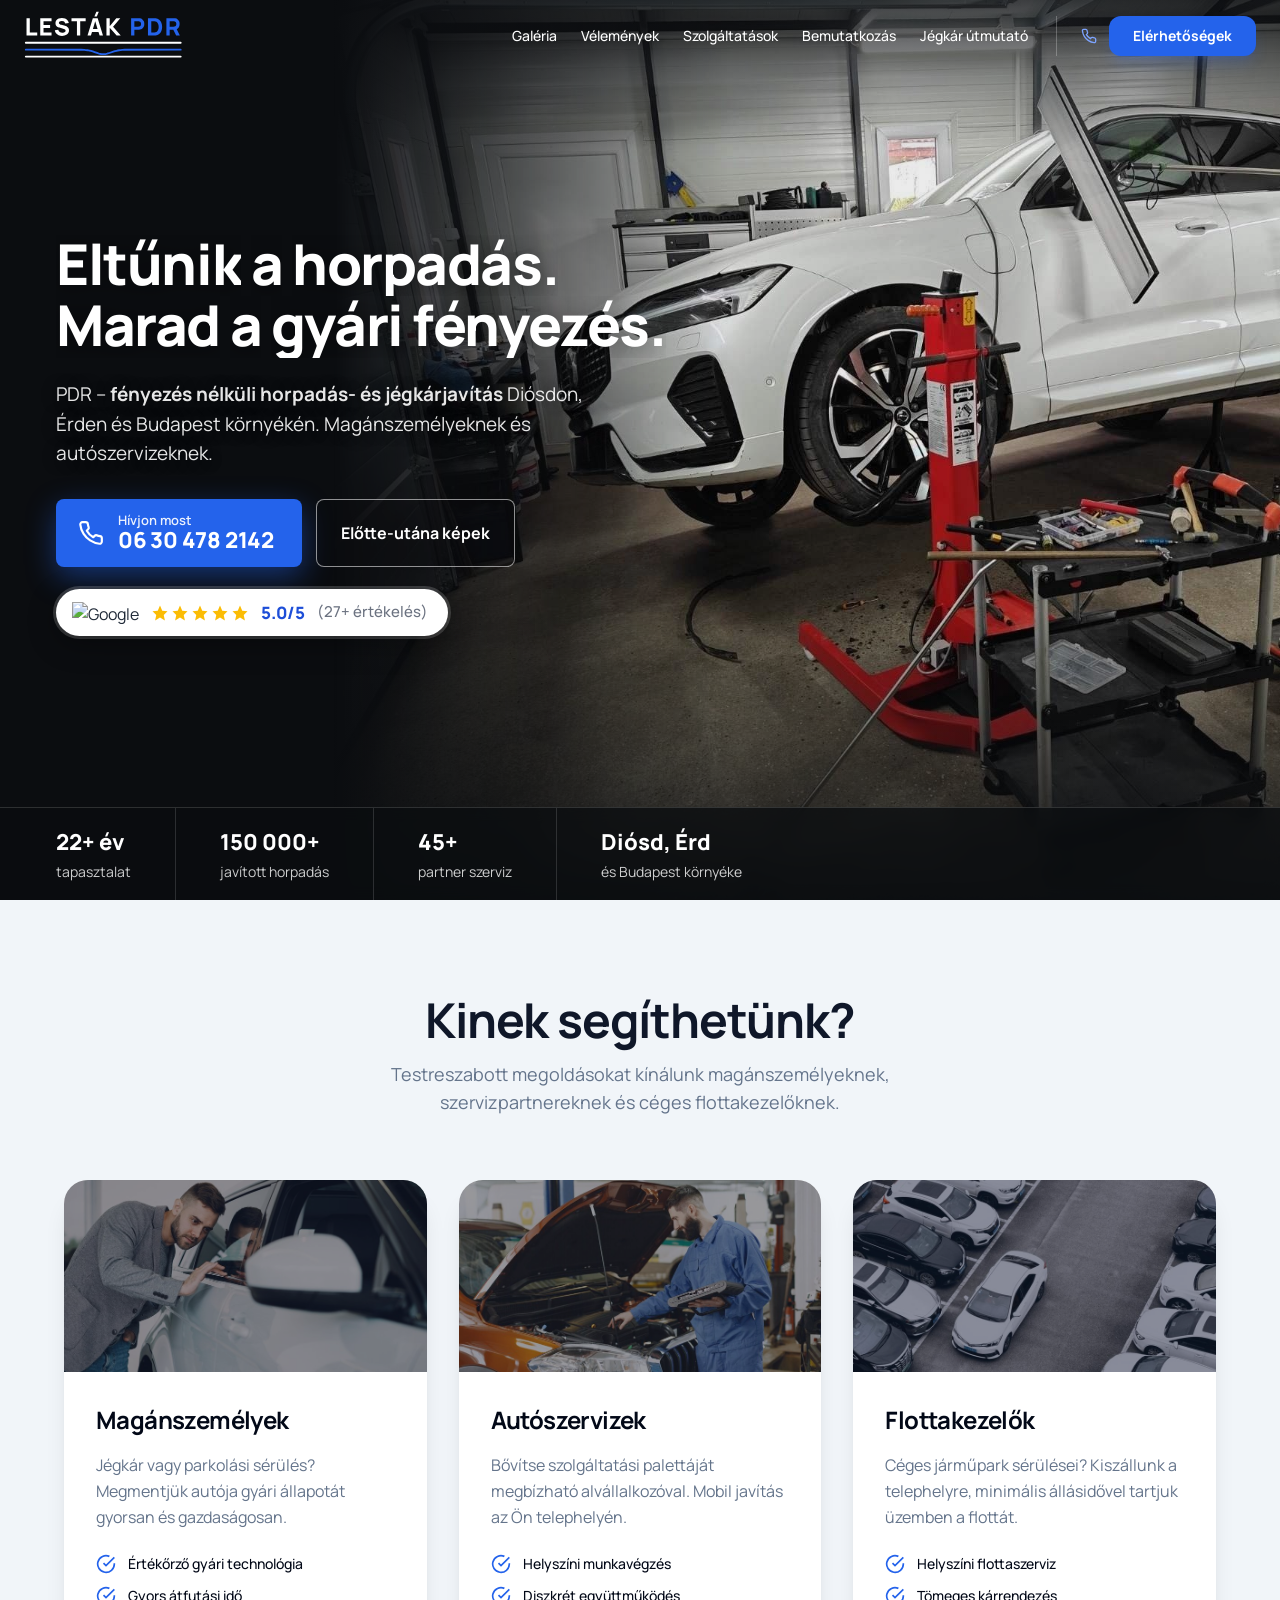
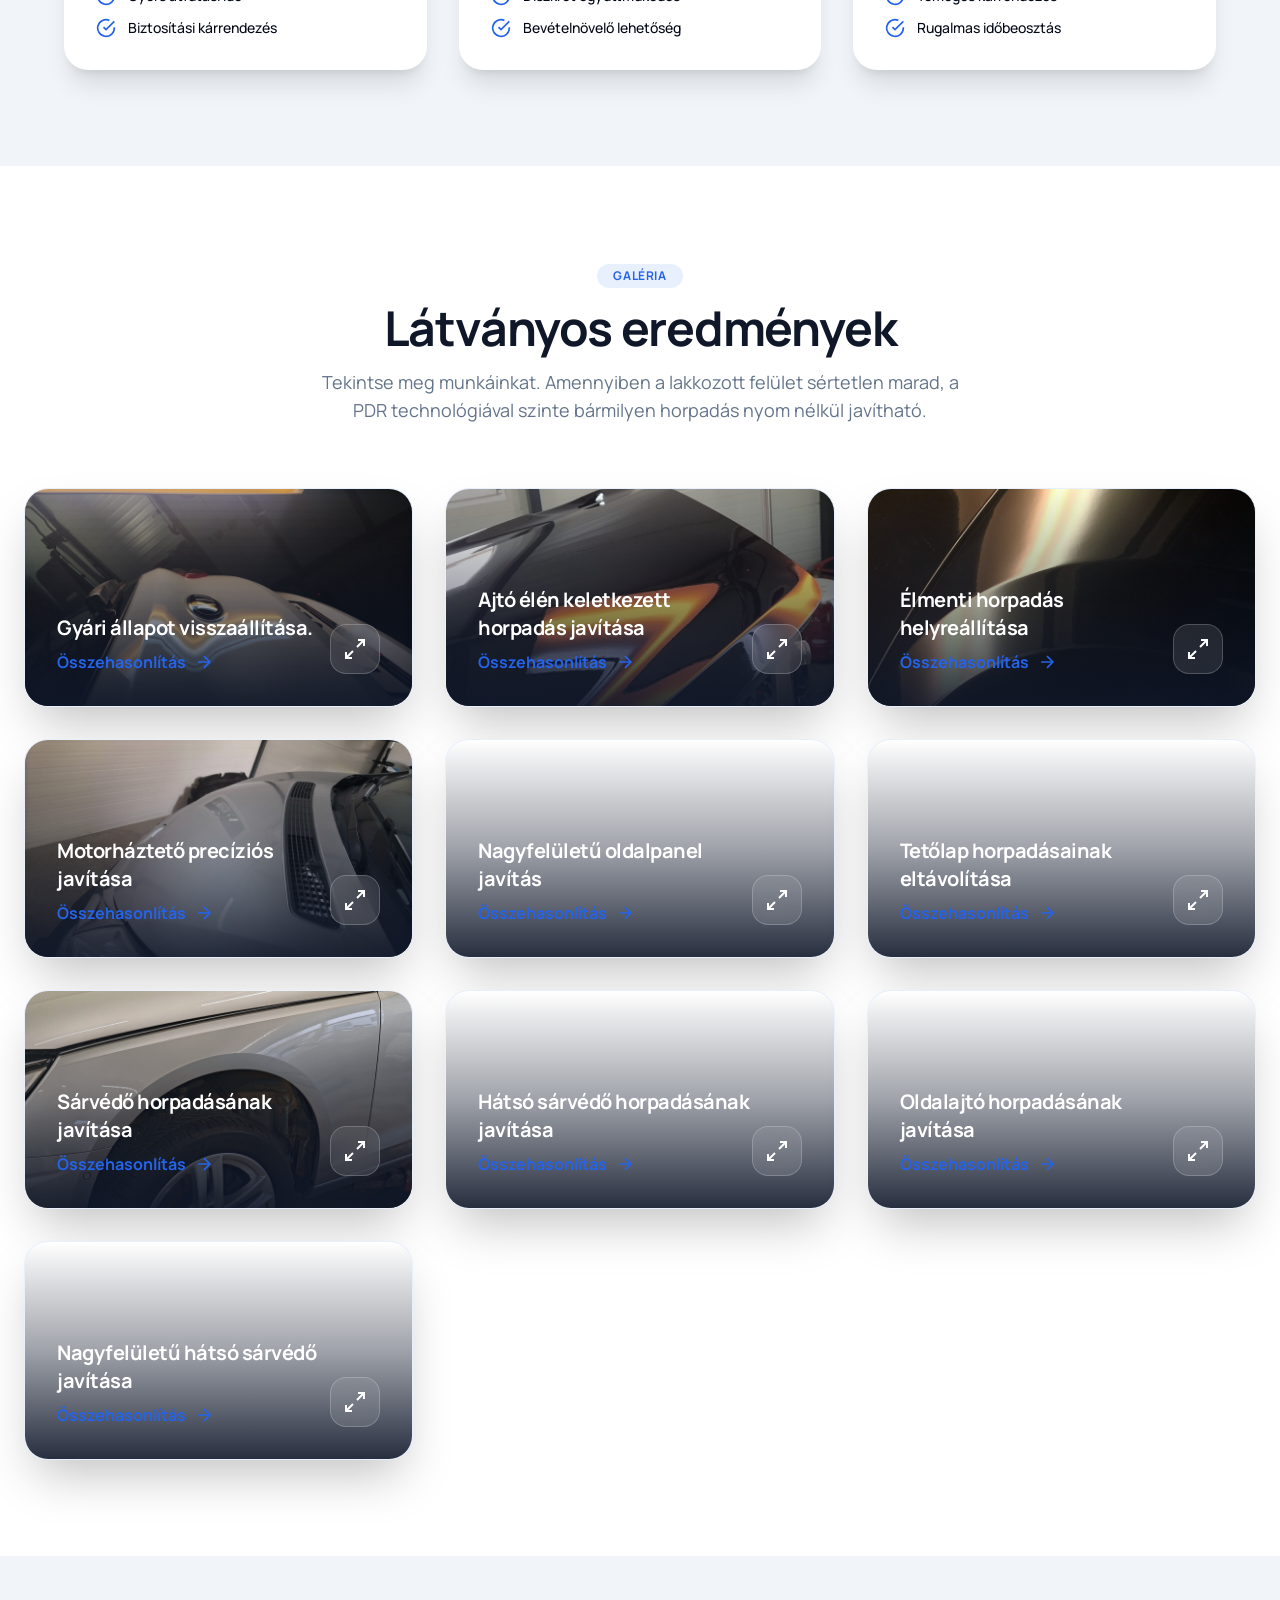
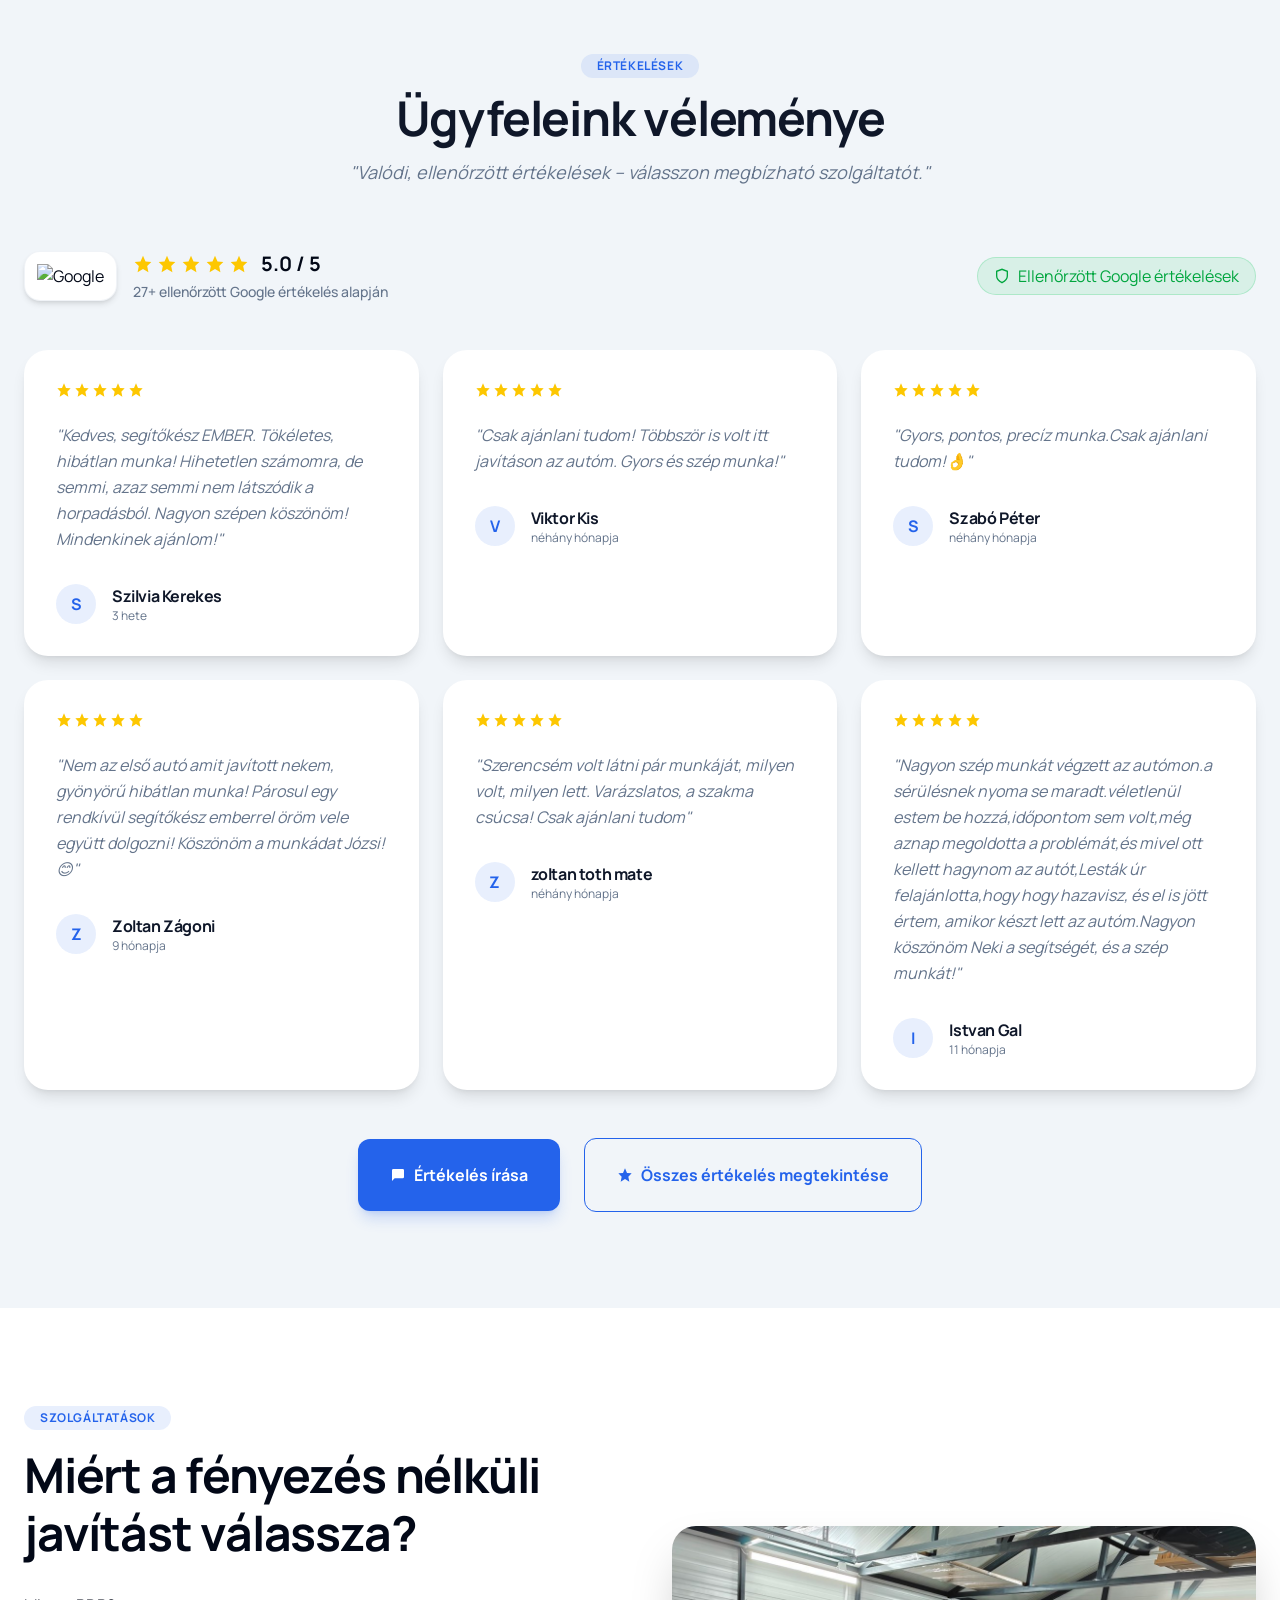
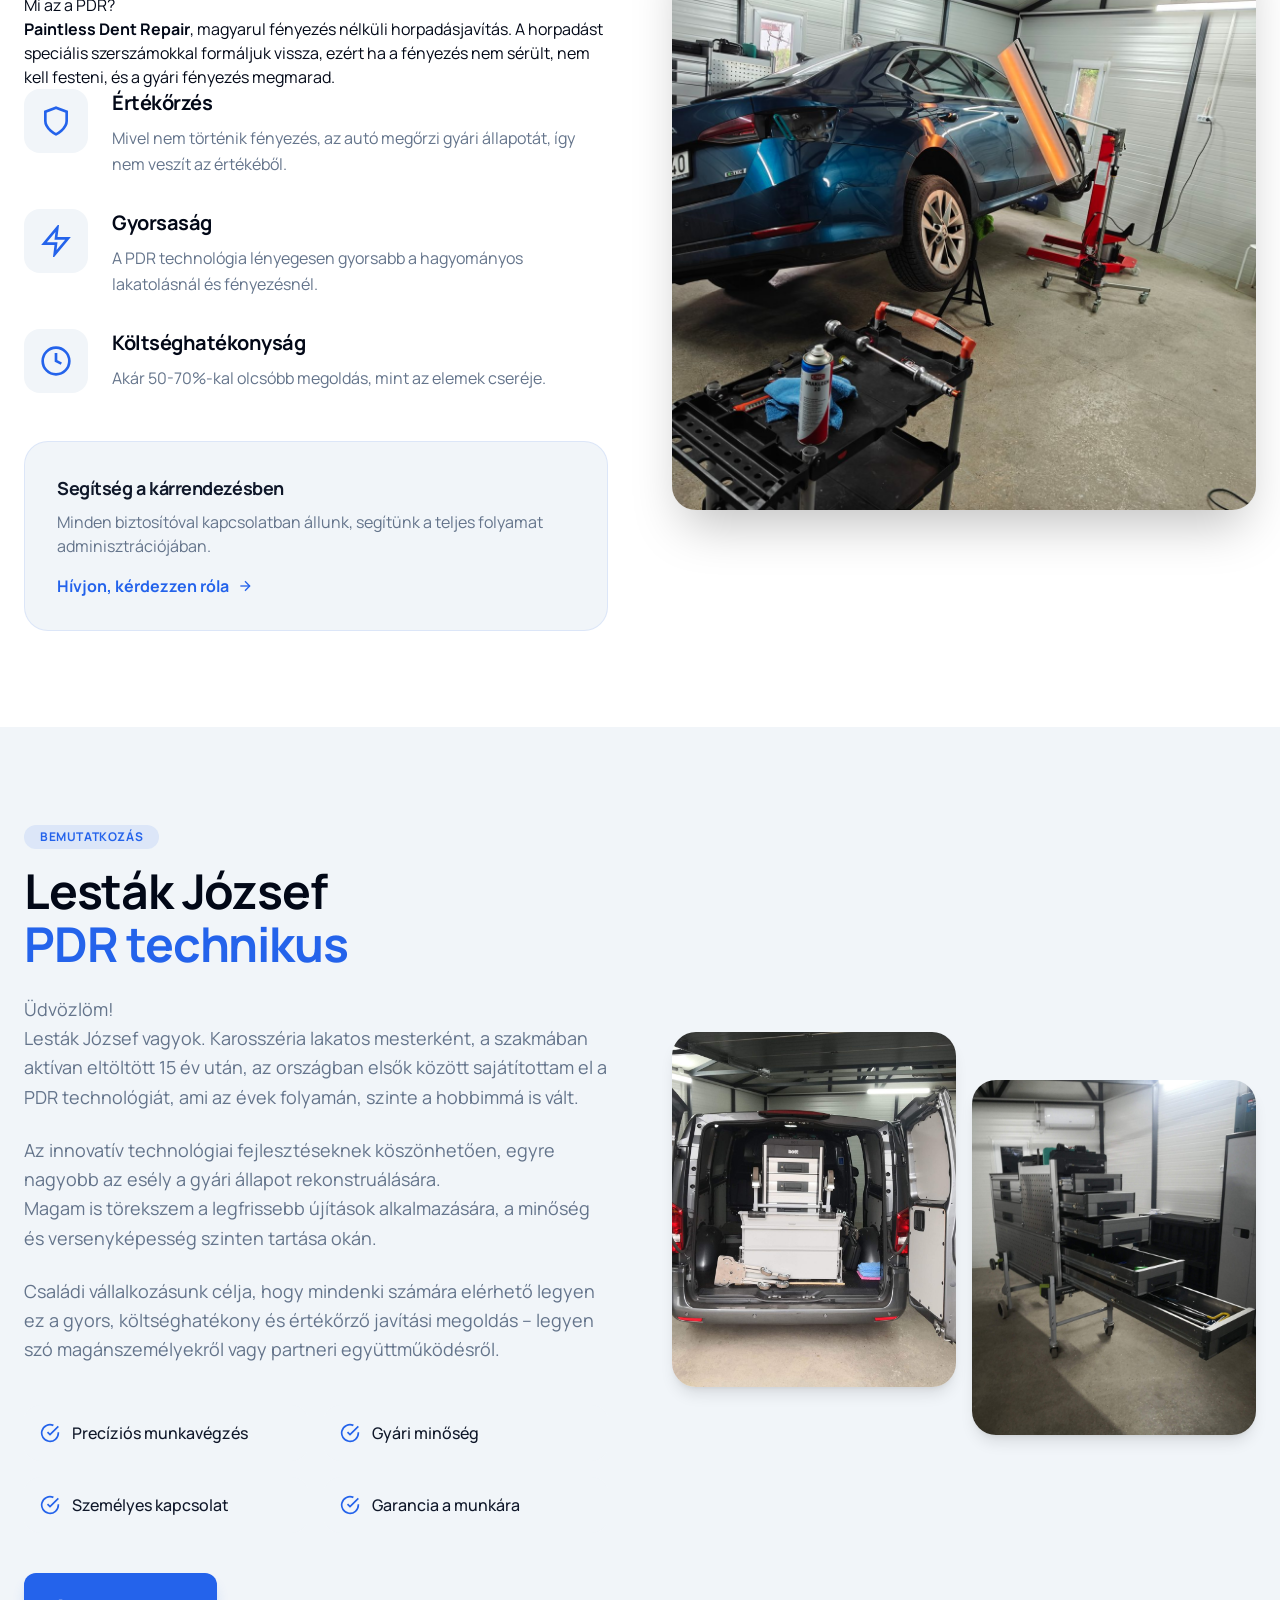
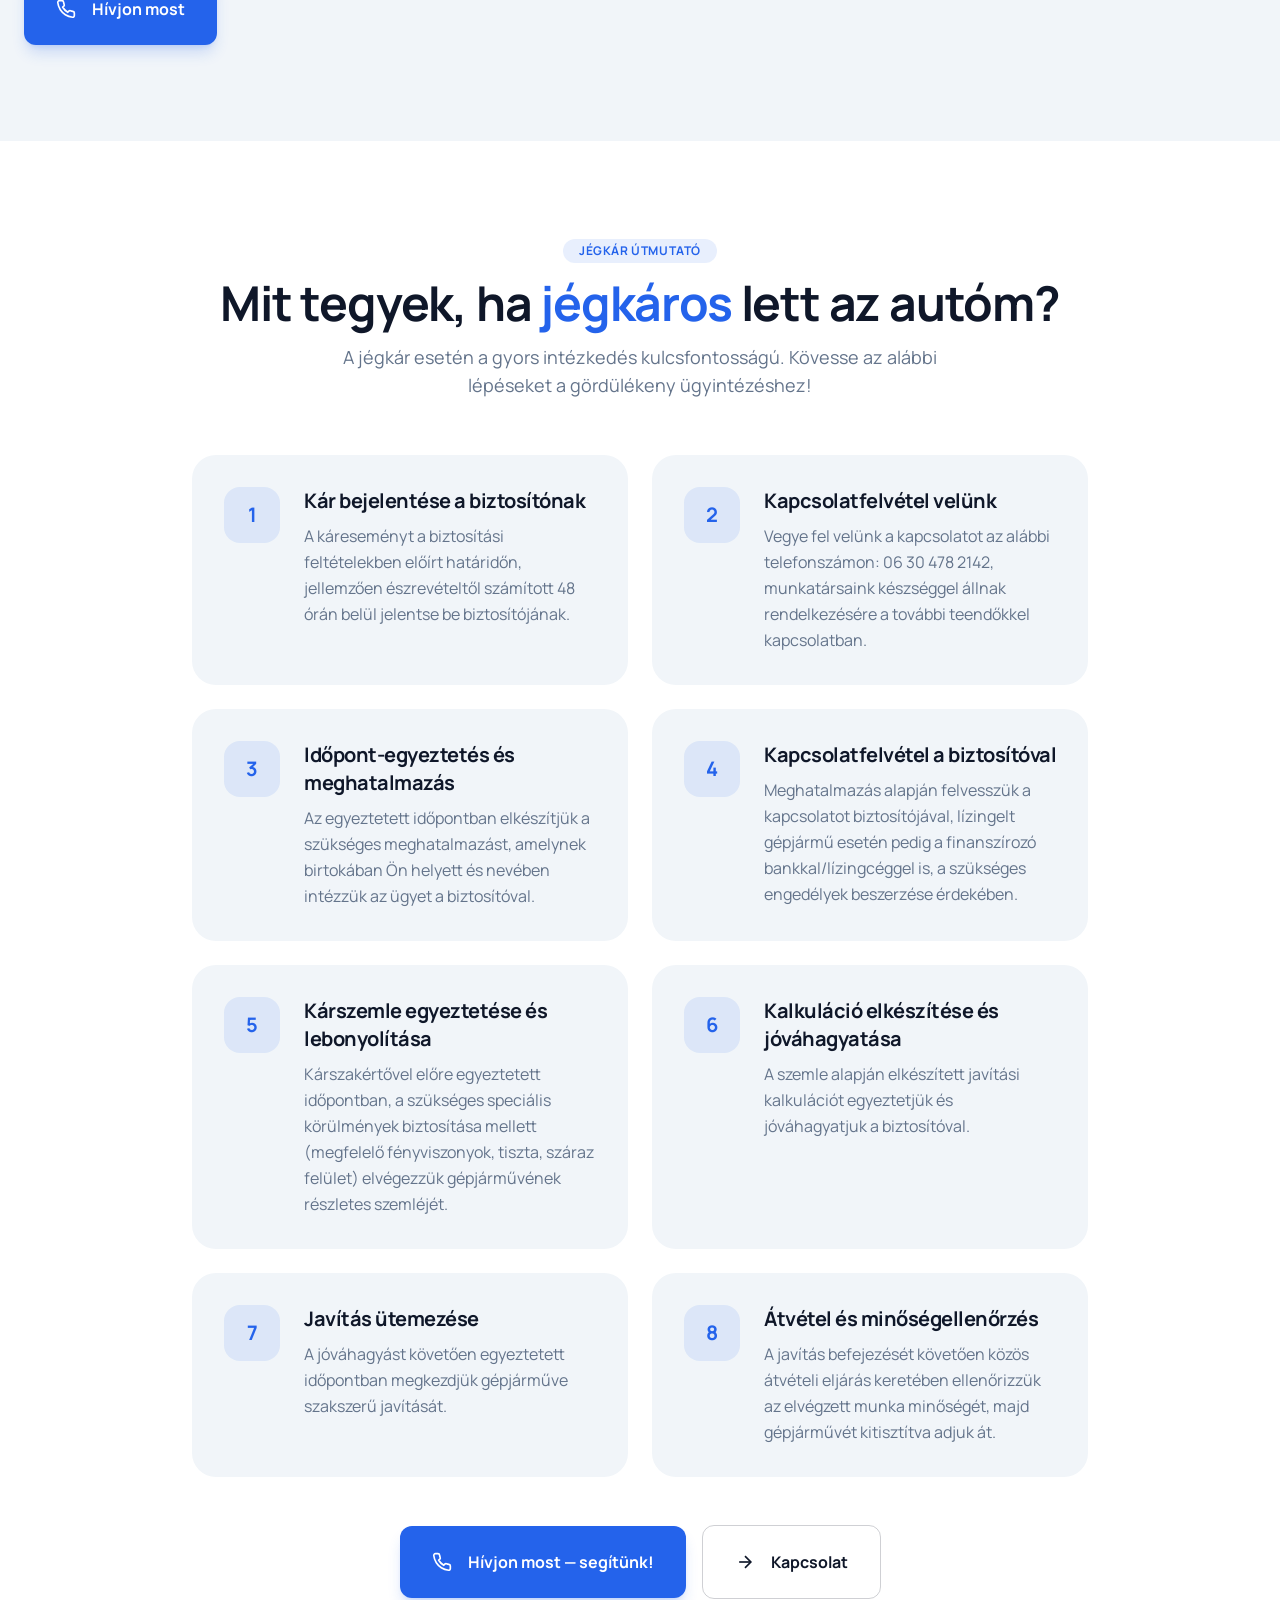
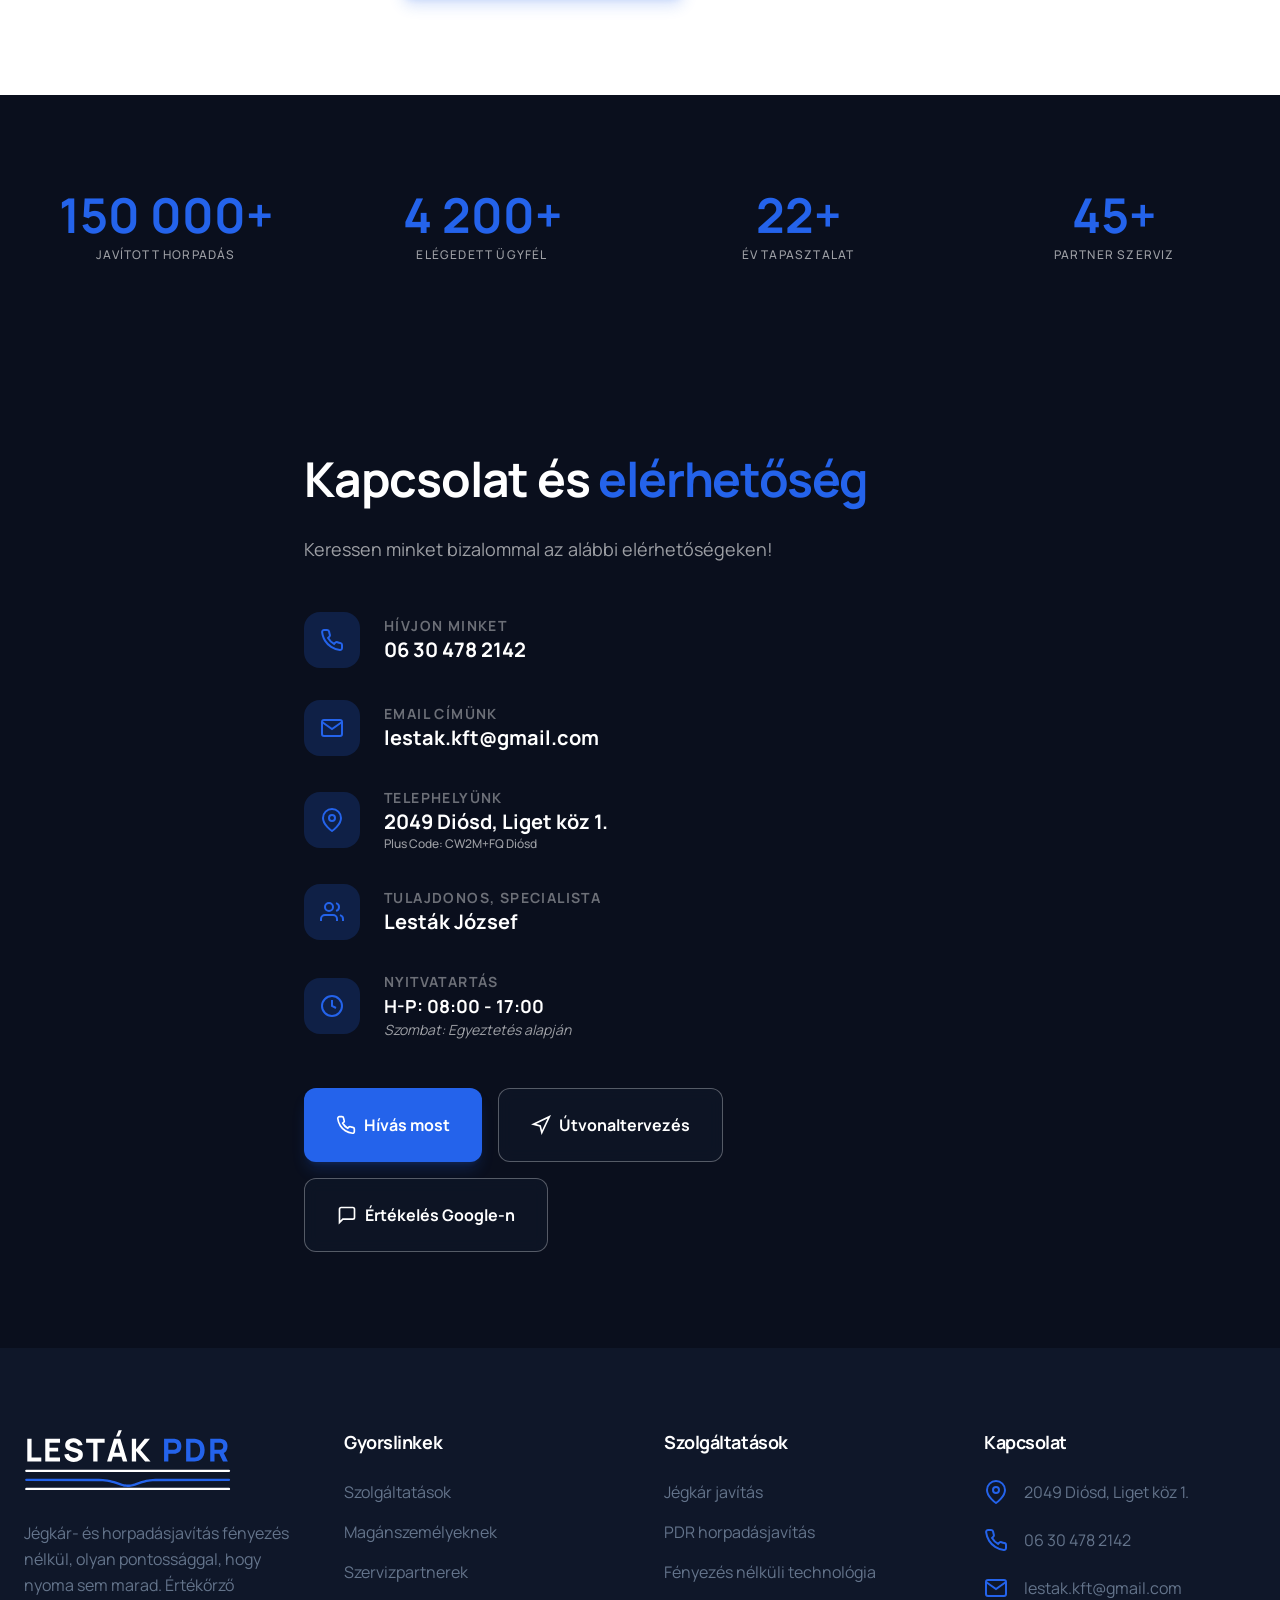
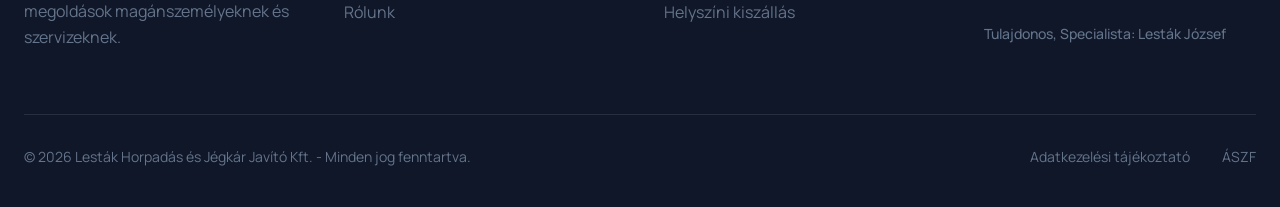
==== commit a7d0439f: "Add files via upload" ====
--- a/index.html
+++ b/index.html
@@ -124,7 +124,7 @@
         <span class="hx-s"><span class="hx-w" style="--i:0"><span>Eltűnik</span></span> <span class="hx-w" style="--i:1"><span>a</span></span> <span class="hx-w" style="--i:2"><span>horpadás.</span></span></span>
         <span class="hx-s"><span class="hx-w" style="--i:3"><span>Marad</span></span> <span class="hx-w" style="--i:4"><span>a</span></span> <span class="hx-w" style="--i:5"><span>gyári</span></span> <span class="hx-w" style="--i:6"><span>fényezés.</span></span></span>
       </h1>
-      <p class="hx-lede">Fényezés nélküli horpadás- és jégkárjavítás Diósdon, Érden és Budapest környékén. Magánszemélyeknek és autószervizeknek.</p>
+      <p class="hx-lede">PDR – <strong>fényezés nélküli horpadás- és jégkárjavítás</strong> Diósdon, Érden és Budapest környékén. Magánszemélyeknek és autószervizeknek.</p>
       <div class="hx-ctas">
         <a href="tel:+36304782142" class="hx-call"><svg width="26" height="26" viewBox="0 0 24 24" fill="none" stroke="currentColor" stroke-width="2" stroke-linecap="round" stroke-linejoin="round" aria-hidden="true"><path d="M22 16.92v3a2 2 0 0 1-2.18 2 19.79 19.79 0 0 1-8.63-3.07 19.5 19.5 0 0 1-6-6 19.79 19.79 0 0 1-3.07-8.67A2 2 0 0 1 4.11 2h3a2 2 0 0 1 2 1.72c.127.96.361 1.903.7 2.81a2 2 0 0 1-.45 2.11L8.09 9.91a16 16 0 0 0 6 6l1.27-1.27a2 2 0 0 1 2.11-.45c.907.339 1.85.573 2.81.7A2 2 0 0 1 22 16.92z"/></svg><span><small>Hívjon most</small><b>06 30 478 2142</b></span></a>
         <a href="#galeria" class="hx-ghost">Előtte-utána képek</a>
@@ -527,6 +527,10 @@
         <div>
           <span class="inline-block mb-4 bg-accent/10 text-accent border-none px-4 py-1 text-xs font-bold uppercase tracking-wider rounded-full">Szolgáltatások</span>
           <h2 class="text-4xl md:text-5xl font-bold font-heading mb-8 tracking-tight leading-[1.2]">Miért a fényezés nélküli <br/> javítást válassza?</h2>
+          <div class="pdr-def">
+            <p class="pdr-def-q">Mi az a PDR?</p>
+            <p class="pdr-def-a"><strong>Paintless Dent Repair</strong>, magyarul fényezés nélküli horpadásjavítás. A horpadást speciális szerszámokkal formáljuk vissza, ezért ha a fényezés nem sérült, nem kell festeni, és a gyári fényezés megmarad.</p>
+          </div>
 
           <div class="space-y-8">
             <div class="flex gap-6">
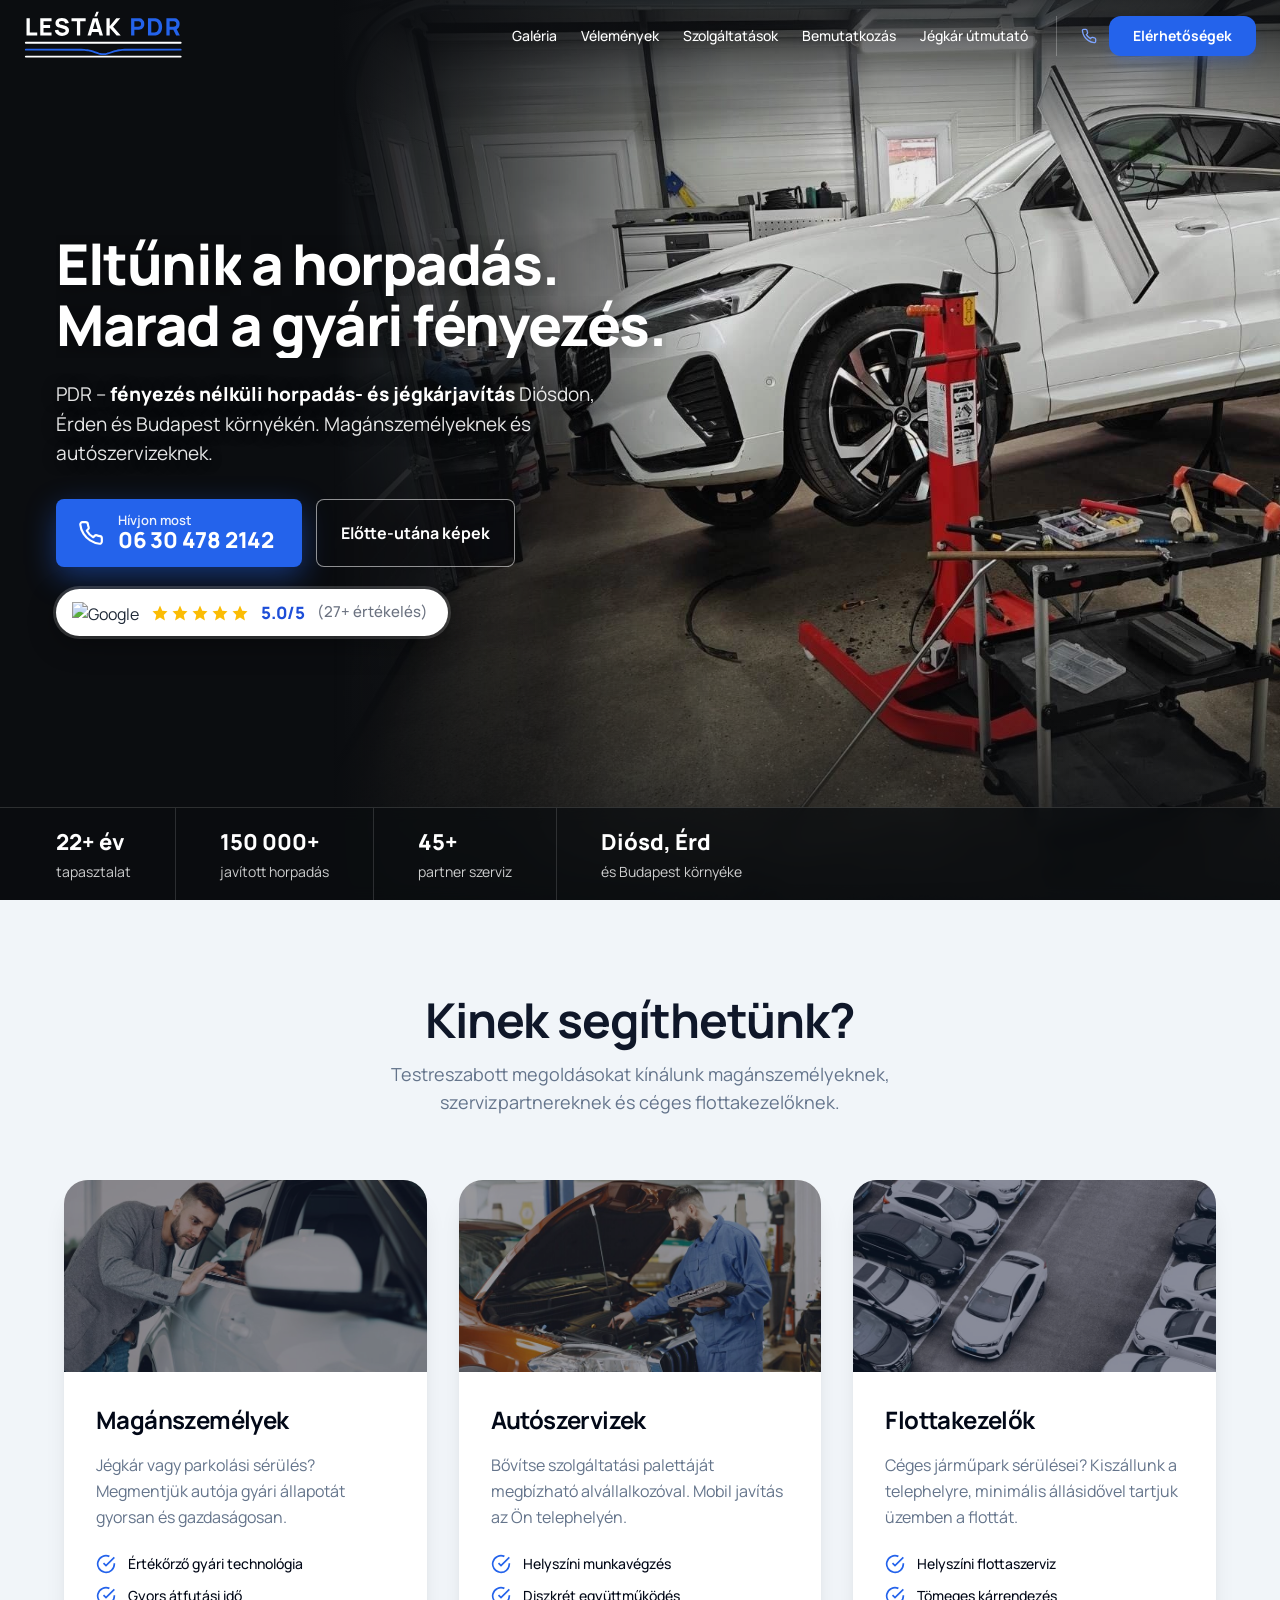
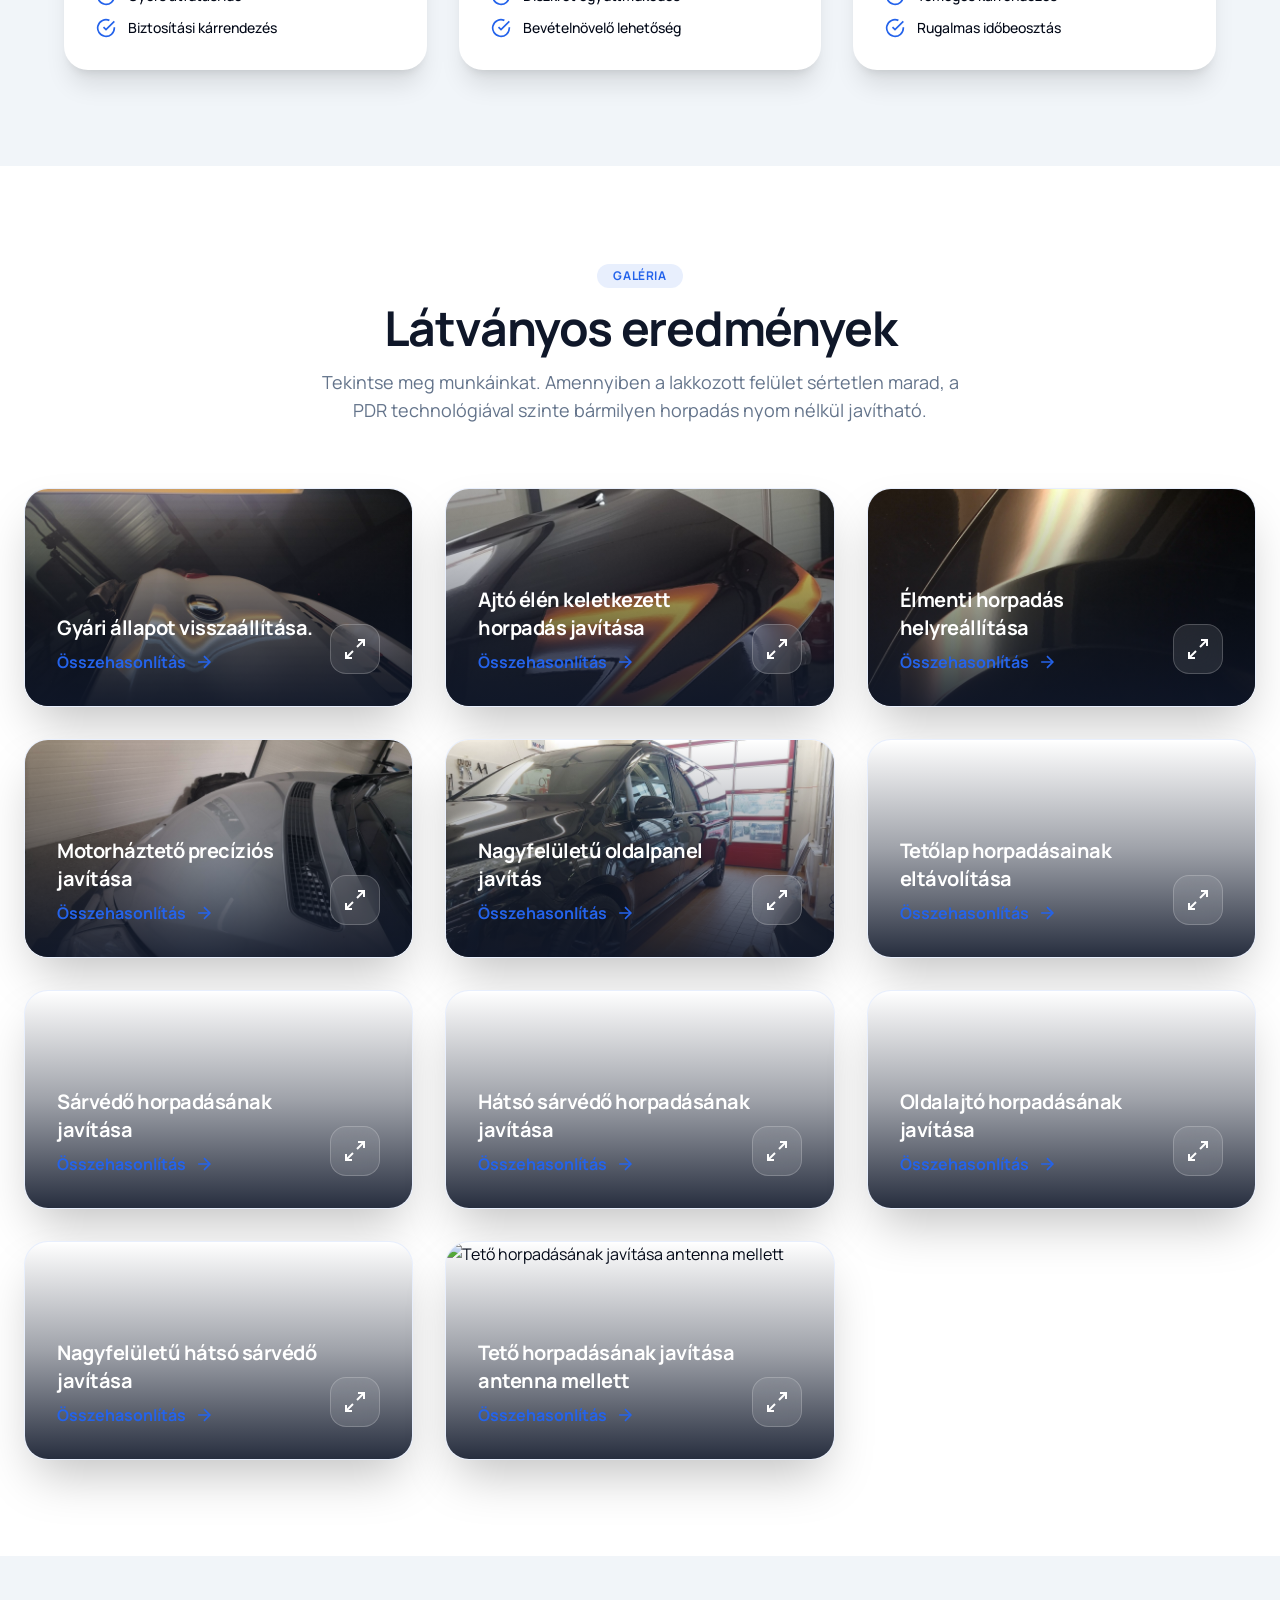
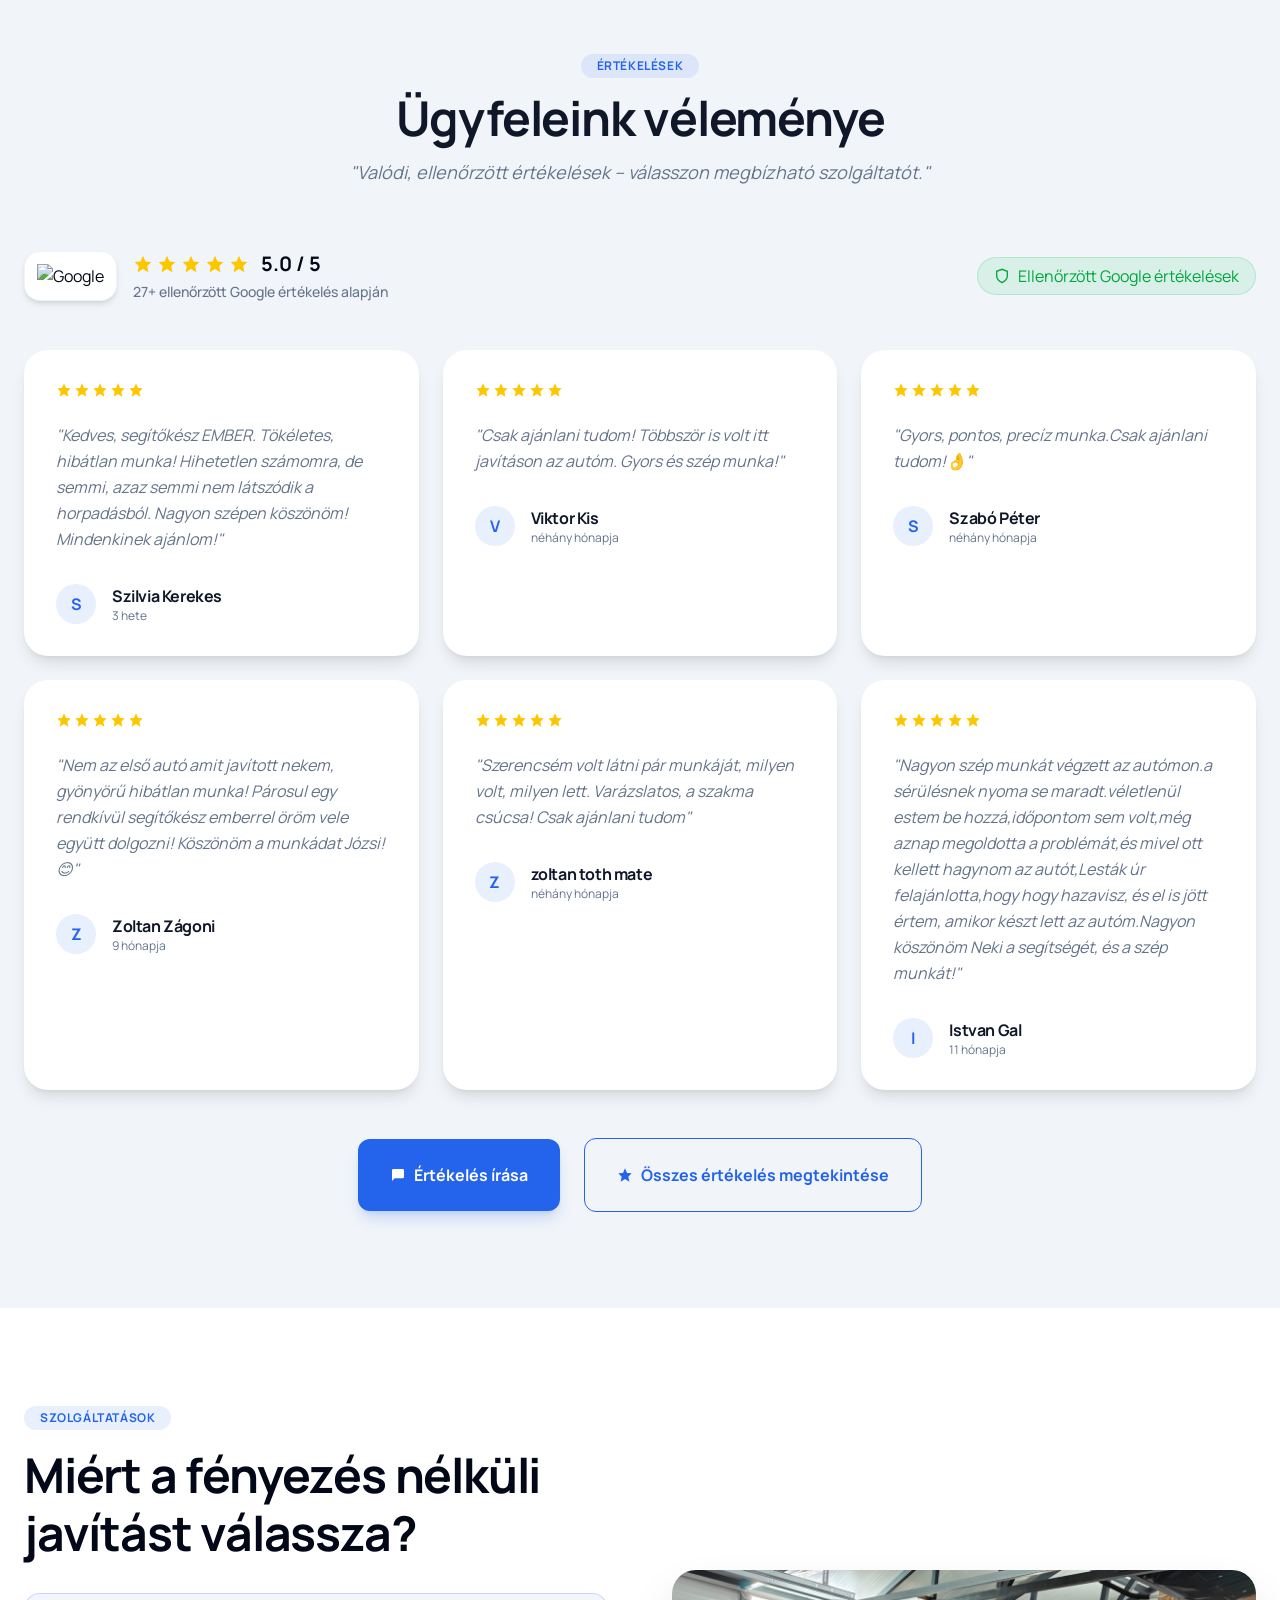
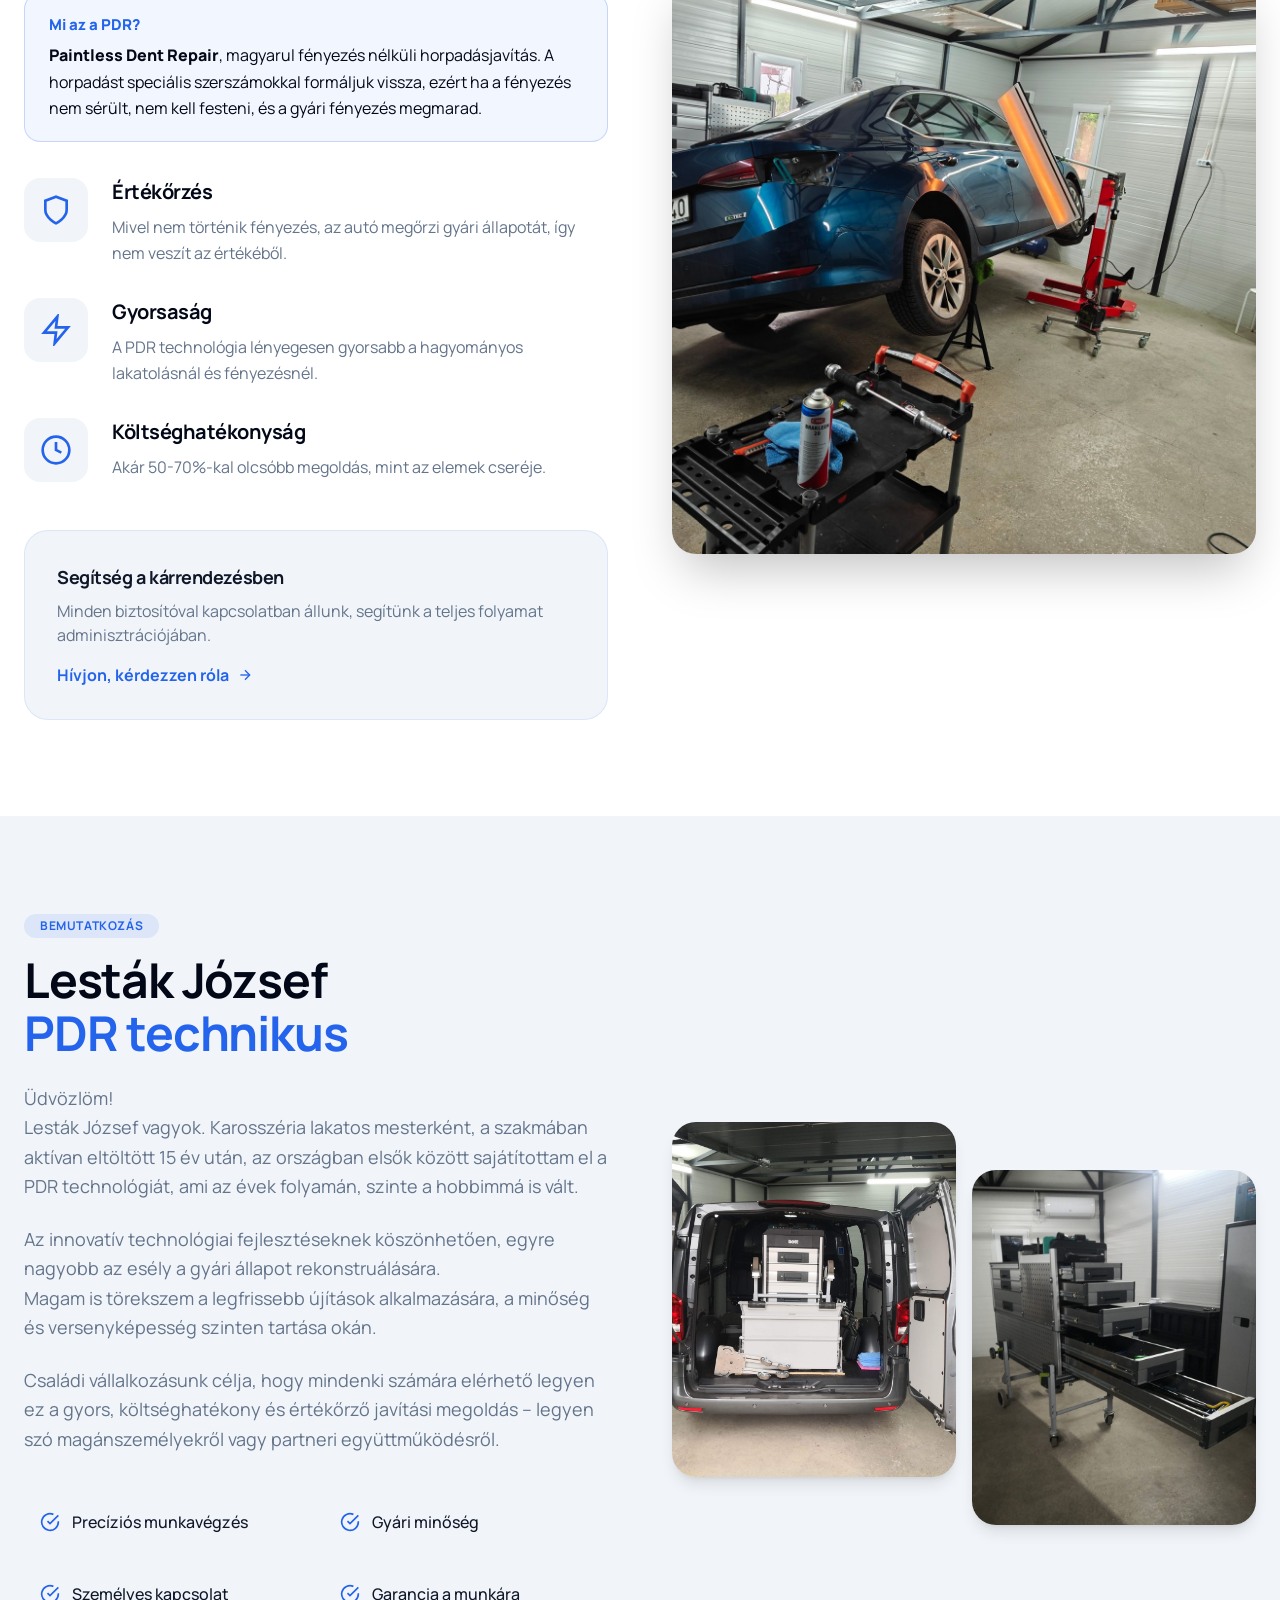
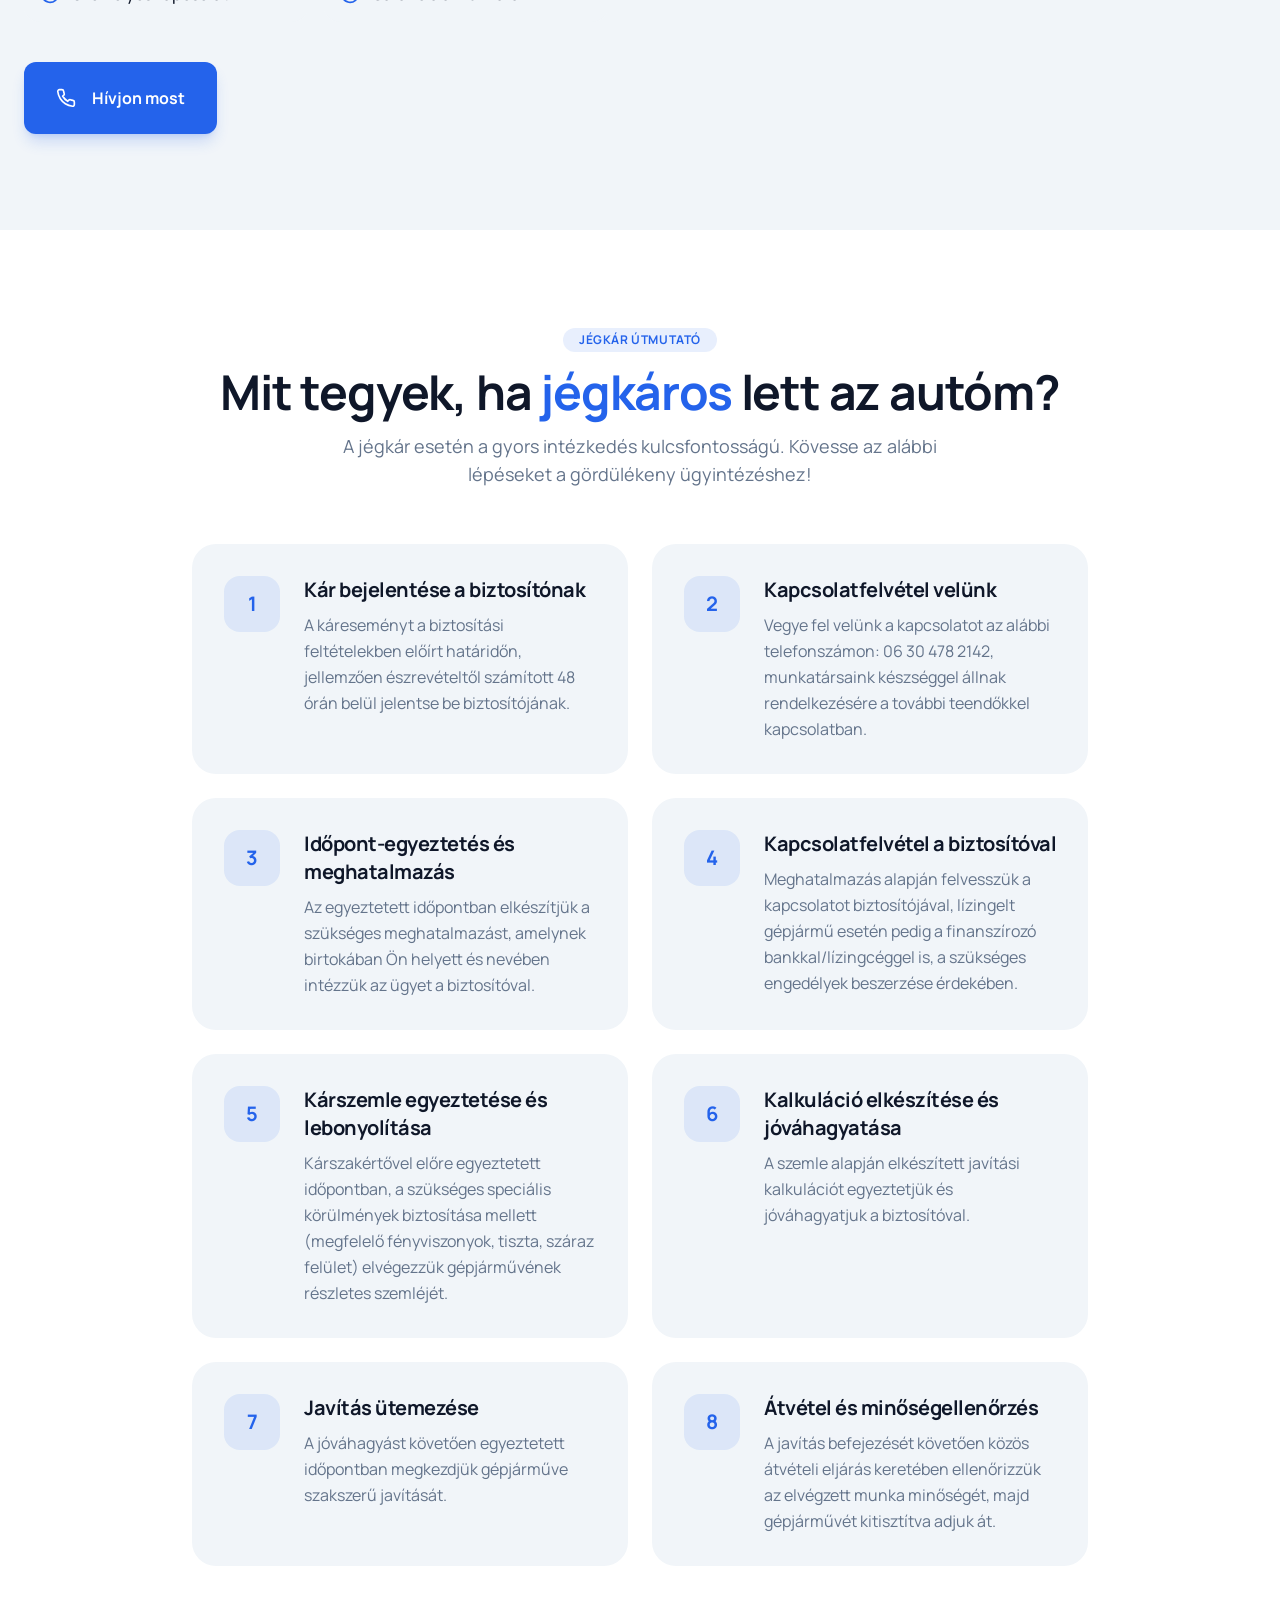
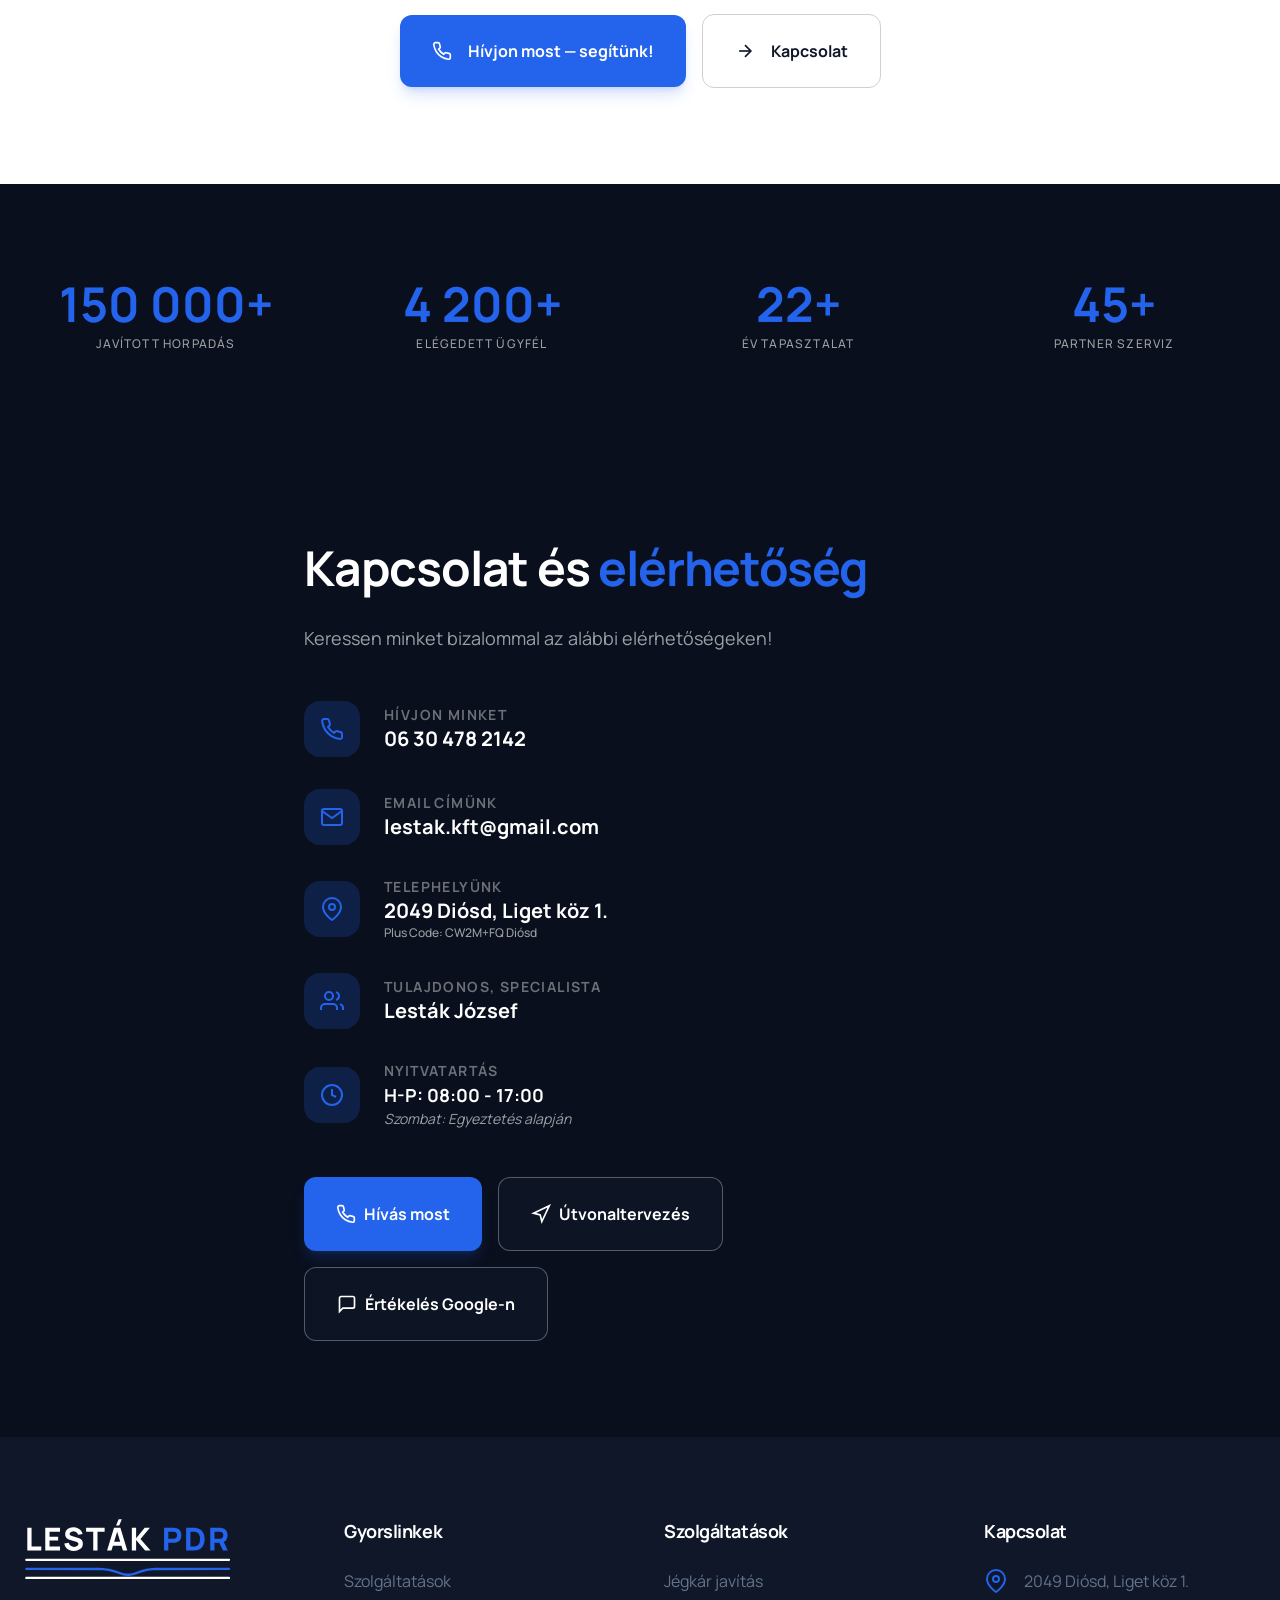
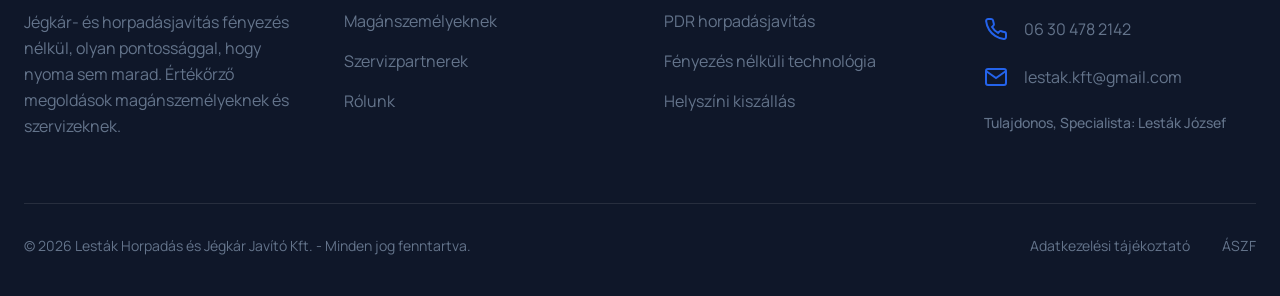
==== commit 255c4a82: "Add files via upload" ====
--- a/index.html
+++ b/index.html
@@ -335,6 +335,18 @@
           </div>
 
         </button>
+
+        <!-- item 11 -->
+        <button type="button" data-gallery-open="10" class="text-left group relative rounded-3xl overflow-hidden shadow-2xl aspect-video cursor-pointer border border-accent/10 bg-white">
+          <img src="assets/gallery/new-06-after.jpg" alt="Tető horpadásának javítása antenna mellett" loading="lazy" decoding="async" width="1600" height="1200" class="w-full h-full object-cover group-hover:scale-110 transition-transform duration-700" />
+          <div class="absolute inset-0 bg-gradient-to-t from-primary/90 via-primary/40 to-transparent transition-opacity duration-300 flex items-end p-8">
+            <div class="w-full flex justify-between items-end">
+              <div><h3 class="text-white font-bold text-xl mb-2 font-heading tracking-tight">Tető horpadásának javítása antenna mellett</h3><span class="text-accent font-bold flex items-center gap-2">Összehasonlítás <svg class="w-5 h-5" viewBox="0 0 24 24" fill="none" stroke="currentColor" stroke-width="2"><line x1="5" y1="12" x2="19" y2="12"/><polyline points="12 5 19 12 12 19"/></svg></span></div>
+              <div class="bg-white/10 backdrop-blur-md p-3 rounded-2xl border border-white/20"><svg class="w-6 h-6 text-white" viewBox="0 0 24 24" fill="none" stroke="currentColor" stroke-width="2"><polyline points="15 3 21 3 21 9"/><polyline points="9 21 3 21 3 15"/><line x1="21" y1="3" x2="14" y2="10"/><line x1="3" y1="21" x2="10" y2="14"/></svg></div>
+            </div>
+          </div>
+
+        </button>
       </div>
     </div>
   </section>
--- a/assets/styles.css
+++ b/assets/styles.css
@@ -1,2 +1,2 @@
 /*! tailwindcss v4.3.3 | MIT License | https://tailwindcss.com */
-@layer properties{@supports (((-webkit-hyphens:none)) and (not (margin-trim:inline))) or ((-moz-orient:inline) and (not (color:rgb(from red r g b)))){*,:before,:after,::backdrop{--tw-translate-x:0;--tw-translate-y:0;--tw-translate-z:0;--tw-rotate-x:initial;--tw-rotate-y:initial;--tw-rotate-z:initial;--tw-skew-x:initial;--tw-skew-y:initial;--tw-space-y-reverse:0;--tw-border-style:solid;--tw-gradient-position:initial;--tw-gradient-from:#0000;--tw-gradient-via:#0000;--tw-gradient-to:#0000;--tw-gradient-stops:initial;--tw-gradient-via-stops:initial;--tw-gradient-from-position:0%;--tw-gradient-via-position:50%;--tw-gradient-to-position:100%;--tw-leading:initial;--tw-font-weight:initial;--tw-tracking:initial;--tw-shadow:0 0 #0000;--tw-shadow-color:initial;--tw-shadow-alpha:100%;--tw-inset-shadow:0 0 #0000;--tw-inset-shadow-color:initial;--tw-inset-shadow-alpha:100%;--tw-ring-color:initial;--tw-ring-shadow:0 0 #0000;--tw-inset-ring-color:initial;--tw-inset-ring-shadow:0 0 #0000;--tw-ring-inset:initial;--tw-ring-offset-width:0px;--tw-ring-offset-color:#fff;--tw-ring-offset-shadow:0 0 #0000;--tw-blur:initial;--tw-brightness:initial;--tw-contrast:initial;--tw-grayscale:initial;--tw-hue-rotate:initial;--tw-invert:initial;--tw-opacity:initial;--tw-saturate:initial;--tw-sepia:initial;--tw-drop-shadow:initial;--tw-drop-shadow-color:initial;--tw-drop-shadow-alpha:100%;--tw-drop-shadow-size:initial;--tw-backdrop-blur:initial;--tw-backdrop-brightness:initial;--tw-backdrop-contrast:initial;--tw-backdrop-grayscale:initial;--tw-backdrop-hue-rotate:initial;--tw-backdrop-invert:initial;--tw-backdrop-opacity:initial;--tw-backdrop-saturate:initial;--tw-backdrop-sepia:initial;--tw-duration:initial;--tw-ease:initial;--tw-scale-x:1;--tw-scale-y:1;--tw-scale-z:1}}}@layer theme{:root,:host{--font-sans:"Manrope", ui-sans-serif, system-ui, sans-serif;--font-mono:ui-monospace, SFMono-Regular, Menlo, Monaco, Consolas, "Liberation Mono", "Courier New", monospace;--color-yellow-400:oklch(85.2% .199 91.936);--color-green-500:oklch(72.3% .219 149.579);--color-green-600:oklch(62.7% .194 149.214);--color-black:#000;--color-white:#fff;--spacing:.25rem;--container-2xl:42rem;--container-3xl:48rem;--container-4xl:56rem;--container-5xl:64rem;--container-6xl:72rem;--container-7xl:80rem;--text-xs:.75rem;--text-xs--line-height:calc(1 / .75);--text-sm:.875rem;--text-sm--line-height:calc(1.25 / .875);--text-base:1rem;--text-base--line-height:calc(1.5 / 1);--text-lg:1.125rem;--text-lg--line-height:calc(1.75 / 1.125);--text-xl:1.25rem;--text-xl--line-height:calc(1.75 / 1.25);--text-2xl:1.5rem;--text-2xl--line-height:calc(2 / 1.5);--text-3xl:1.875rem;--text-3xl--line-height:calc(2.25 / 1.875);--text-4xl:2.25rem;--text-4xl--line-height:calc(2.5 / 2.25);--text-5xl:3rem;--text-5xl--line-height:1;--text-7xl:4.5rem;--text-7xl--line-height:1;--font-weight-medium:500;--font-weight-semibold:600;--font-weight-bold:700;--font-weight-black:900;--tracking-tighter:-.05em;--tracking-tight:-.025em;--tracking-wider:.05em;--tracking-widest:.1em;--leading-snug:1.375;--leading-relaxed:1.625;--radius-xl:.75rem;--radius-2xl:1rem;--radius-3xl:1.5rem;--ease-in-out:cubic-bezier(.4, 0, .2, 1);--blur-sm:8px;--blur-md:12px;--blur-xl:24px;--blur-2xl:40px;--aspect-video:16 / 9;--default-transition-duration:.15s;--default-transition-timing-function:cubic-bezier(.4, 0, .2, 1);--default-font-family:var(--font-sans);--default-mono-font-family:var(--font-mono);--color-border:hsl(var(--border));--color-background:hsl(var(--background));--color-foreground:hsl(var(--foreground));--color-primary:hsl(var(--primary));--color-primary-foreground:hsl(var(--primary-foreground));--color-secondary:hsl(var(--secondary));--color-muted:hsl(var(--muted));--color-muted-foreground:hsl(var(--muted-foreground));--color-accent:hsl(var(--accent));--font-heading:"Manrope", ui-sans-serif, system-ui, sans-serif}}@layer base{*,:after,:before,::backdrop{box-sizing:border-box;border:0 solid;margin:0;padding:0}::file-selector-button{box-sizing:border-box;border:0 solid;margin:0;padding:0}html,:host{-webkit-text-size-adjust:100%;tab-size:4;line-height:1.5;font-family:var(--default-font-family,-apple-system, BlinkMacSystemFont, "Segoe UI", Roboto, "Helvetica Neue", "Noto Sans", Arial, sans-serif, "Apple Color Emoji", "Segoe UI Emoji", "Segoe UI Symbol", "Noto Color Emoji");font-feature-settings:var(--default-font-feature-settings,normal);font-variation-settings:var(--default-font-variation-settings,normal);-webkit-tap-highlight-color:transparent}hr{height:0;color:inherit;border-top-width:1px}abbr:where([title]){-webkit-text-decoration:underline dotted;text-decoration:underline dotted}h1,h2,h3,h4,h5,h6{font-size:inherit;font-weight:inherit}a{color:inherit;-webkit-text-decoration:inherit;-webkit-text-decoration:inherit;-webkit-text-decoration:inherit;text-decoration:inherit}b,strong{font-weight:bolder}code,kbd,samp,pre{font-family:var(--default-mono-font-family,ui-monospace, SFMono-Regular, Menlo, Monaco, Consolas, "Liberation Mono", "Courier New", monospace);font-feature-settings:var(--default-mono-font-feature-settings,normal);font-variation-settings:var(--default-mono-font-variation-settings,normal);font-size:1em}small{font-size:80%}sub,sup{vertical-align:baseline;font-size:75%;line-height:0;position:relative}sub{bottom:-.25em}sup{top:-.5em}table{text-indent:0;border-color:inherit;border-collapse:collapse}:-moz-focusring:where(:not(iframe)){outline:auto}progress{vertical-align:baseline}summary{display:list-item}ol,ul,menu{list-style:none}img,svg,video,canvas,audio,iframe,embed,object{vertical-align:middle;display:block}img,video{max-width:100%;height:auto}button,input,select,optgroup,textarea{font:inherit;font-feature-settings:inherit;font-variation-settings:inherit;letter-spacing:inherit;color:inherit;opacity:1;background-color:#0000;border-radius:0}::file-selector-button{font:inherit;font-feature-settings:inherit;font-variation-settings:inherit;letter-spacing:inherit;color:inherit;opacity:1;background-color:#0000;border-radius:0}:where(select:is([multiple],[size])) optgroup{font-weight:bolder}:where(select:is([multiple],[size])) optgroup option{padding-inline-start:20px}::file-selector-button{margin-inline-end:4px}::placeholder{opacity:1}@supports (not ((-webkit-appearance:-apple-pay-button))) or (contain-intrinsic-size:1px){::placeholder{color:currentColor}@supports (color:color-mix(in lab, red, red)){::placeholder{color:color-mix(in oklab, currentcolor 50%, transparent)}}}textarea{resize:vertical}::-webkit-search-decoration{-webkit-appearance:none}::-webkit-date-and-time-value{min-height:1lh;text-align:inherit}::-webkit-datetime-edit{display:inline-flex}::-webkit-datetime-edit-fields-wrapper{padding:0}::-webkit-datetime-edit{padding-block:0}::-webkit-datetime-edit-year-field{padding-block:0}::-webkit-datetime-edit-month-field{padding-block:0}::-webkit-datetime-edit-day-field{padding-block:0}::-webkit-datetime-edit-hour-field{padding-block:0}::-webkit-datetime-edit-minute-field{padding-block:0}::-webkit-datetime-edit-second-field{padding-block:0}::-webkit-datetime-edit-millisecond-field{padding-block:0}::-webkit-datetime-edit-meridiem-field{padding-block:0}::-webkit-calendar-picker-indicator{line-height:1}:-moz-ui-invalid{box-shadow:none}button,input:where([type=button],[type=reset],[type=submit]){appearance:button}::file-selector-button{appearance:button}::-webkit-inner-spin-button{height:auto}::-webkit-outer-spin-button{height:auto}[hidden]:where(:not([hidden=until-found])){display:none!important}*{border-color:hsl(var(--border))}html{scroll-behavior:smooth;scroll-padding-top:90px}body{font-family:var(--font-sans);background-color:hsl(var(--background));color:hsl(var(--foreground))}h1,h2,h3,h4,h5,h6{font-family:var(--font-heading);letter-spacing:-.025em;font-weight:700}}@layer components{.btn{justify-content:center;align-items:center;gap:calc(var(--spacing) * 2);border-radius:var(--radius-xl);--tw-font-weight:var(--font-weight-bold);font-weight:var(--font-weight-bold);white-space:nowrap;transition-property:all;transition-timing-function:var(--tw-ease,var(--default-transition-timing-function));transition-duration:var(--tw-duration,var(--default-transition-duration));--tw-duration:.2s;transition-duration:.2s;display:inline-flex}.btn-lg{padding-inline:calc(var(--spacing) * 10);padding-block:calc(var(--spacing) * 7);font-size:var(--text-lg);line-height:var(--tw-leading,var(--text-lg--line-height))}.btn-md{padding-inline:calc(var(--spacing) * 8);padding-block:calc(var(--spacing) * 6);font-size:var(--text-base);line-height:var(--tw-leading,var(--text-base--line-height))}.btn-sm{height:calc(var(--spacing) * 10);padding-inline:calc(var(--spacing) * 6);font-size:var(--text-sm);line-height:var(--tw-leading,var(--text-sm--line-height))}.btn-primary{background-color:var(--color-accent);color:var(--color-white);--tw-shadow:0 10px 15px -3px var(--tw-shadow-color,#0000001a), 0 4px 6px -4px var(--tw-shadow-color,#0000001a);box-shadow:var(--tw-inset-shadow), var(--tw-inset-ring-shadow), var(--tw-ring-offset-shadow), var(--tw-ring-shadow), var(--tw-shadow);--tw-shadow-color:color-mix(in srgb, hsl(var(--accent)) 20%, transparent)}@supports (color:color-mix(in lab, red, red)){.btn-primary{--tw-shadow-color:color-mix(in oklab, color-mix(in oklab, var(--color-accent) 20%, transparent) var(--tw-shadow-alpha), transparent)}}@media (hover:hover){.btn-primary:hover{background-color:color-mix(in srgb, hsl(var(--accent)) 90%, transparent)}@supports (color:color-mix(in lab, red, red)){.btn-primary:hover{background-color:color-mix(in oklab, var(--color-accent) 90%, transparent)}}}.btn-outline{border-style:var(--tw-border-style);border-width:1px;border-color:color-mix(in srgb, hsl(var(--primary)) 20%, transparent)}@supports (color:color-mix(in lab, red, red)){.btn-outline{border-color:color-mix(in oklab, var(--color-primary) 20%, transparent)}}.btn-outline{color:var(--color-primary)}@media (hover:hover){.btn-outline:hover{background-color:color-mix(in srgb, hsl(var(--primary)) 5%, transparent)}@supports (color:color-mix(in lab, red, red)){.btn-outline:hover{background-color:color-mix(in oklab, var(--color-primary) 5%, transparent)}}}.btn-outline-accent{border-style:var(--tw-border-style);border-width:1px;border-color:var(--color-accent);color:var(--color-accent)}@media (hover:hover){.btn-outline-accent:hover{background-color:var(--color-accent);color:var(--color-white)}}.btn-ghost{border-style:var(--tw-border-style);border-width:1px;border-color:#ffffff4d}@supports (color:color-mix(in lab, red, red)){.btn-ghost{border-color:color-mix(in oklab, var(--color-white) 30%, transparent)}}.btn-ghost{background-color:color-mix(in srgb, hsl(var(--primary)) 70%, transparent)}@supports (color:color-mix(in lab, red, red)){.btn-ghost{background-color:color-mix(in oklab, var(--color-primary) 70%, transparent)}}.btn-ghost{color:var(--color-white);--tw-backdrop-blur:blur(var(--blur-sm));-webkit-backdrop-filter:var(--tw-backdrop-blur,) var(--tw-backdrop-brightness,) var(--tw-backdrop-contrast,) var(--tw-backdrop-grayscale,) var(--tw-backdrop-hue-rotate,) var(--tw-backdrop-invert,) var(--tw-backdrop-opacity,) var(--tw-backdrop-saturate,) var(--tw-backdrop-sepia,);backdrop-filter:var(--tw-backdrop-blur,) var(--tw-backdrop-brightness,) var(--tw-backdrop-contrast,) var(--tw-backdrop-grayscale,) var(--tw-backdrop-hue-rotate,) var(--tw-backdrop-invert,) var(--tw-backdrop-opacity,) var(--tw-backdrop-saturate,) var(--tw-backdrop-sepia,)}@media (hover:hover){.btn-ghost:hover{background-color:color-mix(in srgb, hsl(var(--primary)) 80%, transparent)}@supports (color:color-mix(in lab, red, red)){.btn-ghost:hover{background-color:color-mix(in oklab, var(--color-primary) 80%, transparent)}}}}@layer utilities{.absolute{position:absolute}.fixed{position:fixed}.relative{position:relative}.inset-0{inset:0}.top-0{top:0}.top-4{top:calc(var(--spacing) * 4)}.top-6{top:calc(var(--spacing) * 6)}.top-\[72px\]{top:72px}.right-0{right:0}.right-6{right:calc(var(--spacing) * 6)}.bottom-6{bottom:calc(var(--spacing) * 6)}.left-0{left:0}.left-4{left:calc(var(--spacing) * 4)}.left-6{left:calc(var(--spacing) * 6)}.z-0{z-index:0}.z-10{z-index:10}.z-40{z-index:40}.z-50{z-index:50}.order-1{order:1}.order-2{order:2}.mx-auto{margin-inline:auto}.mt-1{margin-top:var(--spacing)}.mt-8{margin-top:calc(var(--spacing) * 8)}.mt-10{margin-top:calc(var(--spacing) * 10)}.mt-12{margin-top:calc(var(--spacing) * 12)}.mt-auto{margin-top:auto}.mr-2{margin-right:calc(var(--spacing) * 2)}.mb-1{margin-bottom:var(--spacing)}.mb-2{margin-bottom:calc(var(--spacing) * 2)}.mb-4{margin-bottom:calc(var(--spacing) * 4)}.mb-6{margin-bottom:calc(var(--spacing) * 6)}.mb-8{margin-bottom:calc(var(--spacing) * 8)}.mb-10{margin-bottom:calc(var(--spacing) * 10)}.mb-12{margin-bottom:calc(var(--spacing) * 12)}.mb-14{margin-bottom:calc(var(--spacing) * 14)}.mb-16{margin-bottom:calc(var(--spacing) * 16)}.ml-1{margin-left:var(--spacing)}.ml-2{margin-left:calc(var(--spacing) * 2)}.block{display:block}.flex{display:flex}.grid{display:grid}.hidden{display:none}.inline-block{display:inline-block}.inline-flex{display:inline-flex}.aspect-\[4\/3\]{aspect-ratio:4/3}.aspect-\[4\/5\]{aspect-ratio:4/5}.aspect-square{aspect-ratio:1}.aspect-video{aspect-ratio:var(--aspect-video)}.h-4{height:calc(var(--spacing) * 4)}.h-5{height:calc(var(--spacing) * 5)}.h-6{height:calc(var(--spacing) * 6)}.h-8{height:calc(var(--spacing) * 8)}.h-10{height:calc(var(--spacing) * 10)}.h-14{height:calc(var(--spacing) * 14)}.h-48{height:calc(var(--spacing) * 48)}.h-auto{height:auto}.h-fit{height:fit-content}.h-full{height:100%}.h-screen{height:100vh}.min-h-screen{min-height:100vh}.w-4{width:calc(var(--spacing) * 4)}.w-5{width:calc(var(--spacing) * 5)}.w-6{width:calc(var(--spacing) * 6)}.w-8{width:calc(var(--spacing) * 8)}.w-10{width:calc(var(--spacing) * 10)}.w-14{width:calc(var(--spacing) * 14)}.w-full{width:100%}.max-w-2xl{max-width:var(--container-2xl)}.max-w-3xl{max-width:var(--container-3xl)}.max-w-4xl{max-width:var(--container-4xl)}.max-w-5xl{max-width:var(--container-5xl)}.max-w-6xl{max-width:var(--container-6xl)}.max-w-7xl{max-width:var(--container-7xl)}.shrink-0{flex-shrink:0}.translate-x-0{--tw-translate-x:0px;translate:var(--tw-translate-x) var(--tw-translate-y)}.translate-x-full{--tw-translate-x:100%;translate:var(--tw-translate-x) var(--tw-translate-y)}.transform{transform:var(--tw-rotate-x,) var(--tw-rotate-y,) var(--tw-rotate-z,) var(--tw-skew-x,) var(--tw-skew-y,)}.cursor-pointer{cursor:pointer}.cursor-zoom-in{cursor:zoom-in}.list-disc{list-style-type:disc}.grid-cols-1{grid-template-columns:repeat(1,minmax(0,1fr))}.grid-cols-2{grid-template-columns:repeat(2,minmax(0,1fr))}.flex-col{flex-direction:column}.flex-wrap{flex-wrap:wrap}.items-center{align-items:center}.items-end{align-items:flex-end}.items-start{align-items:flex-start}.justify-between{justify-content:space-between}.justify-center{justify-content:center}.gap-0\.5{gap:calc(var(--spacing) * .5)}.gap-1{gap:var(--spacing)}.gap-2{gap:calc(var(--spacing) * 2)}.gap-3{gap:calc(var(--spacing) * 3)}.gap-4{gap:calc(var(--spacing) * 4)}.gap-6{gap:calc(var(--spacing) * 6)}.gap-8{gap:calc(var(--spacing) * 8)}.gap-12{gap:calc(var(--spacing) * 12)}.gap-16{gap:calc(var(--spacing) * 16)}:where(.space-y-2>:not(:last-child)){--tw-space-y-reverse:0;margin-block-start:calc(calc(var(--spacing) * 2) * var(--tw-space-y-reverse));margin-block-end:calc(calc(var(--spacing) * 2) * calc(1 - var(--tw-space-y-reverse)))}:where(.space-y-3>:not(:last-child)){--tw-space-y-reverse:0;margin-block-start:calc(calc(var(--spacing) * 3) * var(--tw-space-y-reverse));margin-block-end:calc(calc(var(--spacing) * 3) * calc(1 - var(--tw-space-y-reverse)))}:where(.space-y-4>:not(:last-child)){--tw-space-y-reverse:0;margin-block-start:calc(calc(var(--spacing) * 4) * var(--tw-space-y-reverse));margin-block-end:calc(calc(var(--spacing) * 4) * calc(1 - var(--tw-space-y-reverse)))}:where(.space-y-6>:not(:last-child)){--tw-space-y-reverse:0;margin-block-start:calc(calc(var(--spacing) * 6) * var(--tw-space-y-reverse));margin-block-end:calc(calc(var(--spacing) * 6) * calc(1 - var(--tw-space-y-reverse)))}:where(.space-y-8>:not(:last-child)){--tw-space-y-reverse:0;margin-block-start:calc(calc(var(--spacing) * 8) * var(--tw-space-y-reverse));margin-block-end:calc(calc(var(--spacing) * 8) * calc(1 - var(--tw-space-y-reverse)))}:where(.space-y-10>:not(:last-child)){--tw-space-y-reverse:0;margin-block-start:calc(calc(var(--spacing) * 10) * var(--tw-space-y-reverse));margin-block-end:calc(calc(var(--spacing) * 10) * calc(1 - var(--tw-space-y-reverse)))}.overflow-hidden{overflow:hidden}.overflow-y-auto{overflow-y:auto}.rounded{border-radius:.25rem}.rounded-2xl{border-radius:var(--radius-2xl)}.rounded-3xl{border-radius:var(--radius-3xl)}.rounded-full{border-radius:3.40282e38px}.rounded-xl{border-radius:var(--radius-xl)}.border{border-style:var(--tw-border-style);border-width:1px}.border-t{border-top-style:var(--tw-border-style);border-top-width:1px}.border-b{border-bottom-style:var(--tw-border-style);border-bottom-width:1px}.border-l{border-left-style:var(--tw-border-style);border-left-width:1px}.border-none{--tw-border-style:none;border-style:none}.border-accent{border-color:var(--color-accent)}.border-accent\/10{border-color:color-mix(in srgb, hsl(var(--accent)) 10%, transparent)}@supports (color:color-mix(in lab, red, red)){.border-accent\/10{border-color:color-mix(in oklab, var(--color-accent) 10%, transparent)}}.border-border{border-color:var(--color-border)}.border-border\/50{border-color:color-mix(in srgb, hsl(var(--border)) 50%, transparent)}@supports (color:color-mix(in lab, red, red)){.border-border\/50{border-color:color-mix(in oklab, var(--color-border) 50%, transparent)}}.border-green-500\/20{border-color:#00c75833}@supports (color:color-mix(in lab, red, red)){.border-green-500\/20{border-color:color-mix(in oklab, var(--color-green-500) 20%, transparent)}}.border-primary\/20{border-color:color-mix(in srgb, hsl(var(--primary)) 20%, transparent)}@supports (color:color-mix(in lab, red, red)){.border-primary\/20{border-color:color-mix(in oklab, var(--color-primary) 20%, transparent)}}.border-white\/10{border-color:#ffffff1a}@supports (color:color-mix(in lab, red, red)){.border-white\/10{border-color:color-mix(in oklab, var(--color-white) 10%, transparent)}}.border-white\/20{border-color:#fff3}@supports (color:color-mix(in lab, red, red)){.border-white\/20{border-color:color-mix(in oklab, var(--color-white) 20%, transparent)}}.bg-accent{background-color:var(--color-accent)}.bg-accent\/5{background-color:color-mix(in srgb, hsl(var(--accent)) 5%, transparent)}@supports (color:color-mix(in lab, red, red)){.bg-accent\/5{background-color:color-mix(in oklab, var(--color-accent) 5%, transparent)}}.bg-accent\/10{background-color:color-mix(in srgb, hsl(var(--accent)) 10%, transparent)}@supports (color:color-mix(in lab, red, red)){.bg-accent\/10{background-color:color-mix(in oklab, var(--color-accent) 10%, transparent)}}.bg-accent\/20{background-color:color-mix(in srgb, hsl(var(--accent)) 20%, transparent)}@supports (color:color-mix(in lab, red, red)){.bg-accent\/20{background-color:color-mix(in oklab, var(--color-accent) 20%, transparent)}}.bg-background{background-color:var(--color-background)}.bg-background\/80{background-color:color-mix(in srgb, hsl(var(--background)) 80%, transparent)}@supports (color:color-mix(in lab, red, red)){.bg-background\/80{background-color:color-mix(in oklab, var(--color-background) 80%, transparent)}}.bg-background\/98{background-color:color-mix(in srgb, hsl(var(--background)) 98%, transparent)}@supports (color:color-mix(in lab, red, red)){.bg-background\/98{background-color:color-mix(in oklab, var(--color-background) 98%, transparent)}}.bg-black\/70{background-color:#000000b3}@supports (color:color-mix(in lab, red, red)){.bg-black\/70{background-color:color-mix(in oklab, var(--color-black) 70%, transparent)}}.bg-green-500\/10{background-color:#00c7581a}@supports (color:color-mix(in lab, red, red)){.bg-green-500\/10{background-color:color-mix(in oklab, var(--color-green-500) 10%, transparent)}}.bg-muted{background-color:var(--color-muted)}.bg-primary{background-color:var(--color-primary)}.bg-primary\/40{background-color:color-mix(in srgb, hsl(var(--primary)) 40%, transparent)}@supports (color:color-mix(in lab, red, red)){.bg-primary\/40{background-color:color-mix(in oklab, var(--color-primary) 40%, transparent)}}.bg-secondary{background-color:var(--color-secondary)}.bg-transparent{background-color:#0000}.bg-white{background-color:var(--color-white)}.bg-white\/5{background-color:#ffffff0d}@supports (color:color-mix(in lab, red, red)){.bg-white\/5{background-color:color-mix(in oklab, var(--color-white) 5%, transparent)}}.bg-white\/10{background-color:#ffffff1a}@supports (color:color-mix(in lab, red, red)){.bg-white\/10{background-color:color-mix(in oklab, var(--color-white) 10%, transparent)}}.bg-white\/90{background-color:#ffffffe6}@supports (color:color-mix(in lab, red, red)){.bg-white\/90{background-color:color-mix(in oklab, var(--color-white) 90%, transparent)}}.bg-gradient-to-r{--tw-gradient-position:to right in oklab;background-image:linear-gradient(var(--tw-gradient-stops))}.bg-gradient-to-t{--tw-gradient-position:to top in oklab;background-image:linear-gradient(var(--tw-gradient-stops))}.from-background{--tw-gradient-from:var(--color-background);--tw-gradient-stops:var(--tw-gradient-via-stops,var(--tw-gradient-position), var(--tw-gradient-from) var(--tw-gradient-from-position), var(--tw-gradient-to) var(--tw-gradient-to-position))}.from-primary\/90{--tw-gradient-from:color-mix(in srgb, hsl(var(--primary)) 90%, transparent)}@supports (color:color-mix(in lab, red, red)){.from-primary\/90{--tw-gradient-from:color-mix(in oklab, var(--color-primary) 90%, transparent)}}.from-primary\/90{--tw-gradient-stops:var(--tw-gradient-via-stops,var(--tw-gradient-position), var(--tw-gradient-from) var(--tw-gradient-from-position), var(--tw-gradient-to) var(--tw-gradient-to-position))}.via-background\/60{--tw-gradient-via:color-mix(in srgb, hsl(var(--background)) 60%, transparent)}@supports (color:color-mix(in lab, red, red)){.via-background\/60{--tw-gradient-via:color-mix(in oklab, var(--color-background) 60%, transparent)}}.via-background\/60{--tw-gradient-via-stops:var(--tw-gradient-position), var(--tw-gradient-from) var(--tw-gradient-from-position), var(--tw-gradient-via) var(--tw-gradient-via-position), var(--tw-gradient-to) var(--tw-gradient-to-position);--tw-gradient-stops:var(--tw-gradient-via-stops)}.via-primary\/40{--tw-gradient-via:color-mix(in srgb, hsl(var(--primary)) 40%, transparent)}@supports (color:color-mix(in lab, red, red)){.via-primary\/40{--tw-gradient-via:color-mix(in oklab, var(--color-primary) 40%, transparent)}}.via-primary\/40{--tw-gradient-via-stops:var(--tw-gradient-position), var(--tw-gradient-from) var(--tw-gradient-from-position), var(--tw-gradient-via) var(--tw-gradient-via-position), var(--tw-gradient-to) var(--tw-gradient-to-position);--tw-gradient-stops:var(--tw-gradient-via-stops)}.to-transparent{--tw-gradient-to:transparent;--tw-gradient-stops:var(--tw-gradient-via-stops,var(--tw-gradient-position), var(--tw-gradient-from) var(--tw-gradient-from-position), var(--tw-gradient-to) var(--tw-gradient-to-position))}.object-contain{object-fit:contain}.object-cover{object-fit:cover}.p-0{padding:0}.p-2{padding:calc(var(--spacing) * 2)}.p-2\.5{padding:calc(var(--spacing) * 2.5)}.p-3{padding:calc(var(--spacing) * 3)}.p-4{padding:calc(var(--spacing) * 4)}.p-6{padding:calc(var(--spacing) * 6)}.p-8{padding:calc(var(--spacing) * 8)}.px-4{padding-inline:calc(var(--spacing) * 4)}.px-5{padding-inline:calc(var(--spacing) * 5)}.px-6{padding-inline:calc(var(--spacing) * 6)}.px-8{padding-inline:calc(var(--spacing) * 8)}.px-10{padding-inline:calc(var(--spacing) * 10)}.py-1{padding-block:var(--spacing)}.py-1\.5{padding-block:calc(var(--spacing) * 1.5)}.py-2{padding-block:calc(var(--spacing) * 2)}.py-3{padding-block:calc(var(--spacing) * 3)}.py-4{padding-block:calc(var(--spacing) * 4)}.py-6{padding-block:calc(var(--spacing) * 6)}.py-7{padding-block:calc(var(--spacing) * 7)}.py-8{padding-block:calc(var(--spacing) * 8)}.py-10{padding-block:calc(var(--spacing) * 10)}.py-16{padding-block:calc(var(--spacing) * 16)}.py-24{padding-block:calc(var(--spacing) * 24)}.pt-0{padding-top:0}.pt-6{padding-top:calc(var(--spacing) * 6)}.pt-8{padding-top:calc(var(--spacing) * 8)}.pt-20{padding-top:calc(var(--spacing) * 20)}.pb-4{padding-bottom:calc(var(--spacing) * 4)}.pb-8{padding-bottom:calc(var(--spacing) * 8)}.pb-10{padding-bottom:calc(var(--spacing) * 10)}.pl-6{padding-left:calc(var(--spacing) * 6)}.pl-8{padding-left:calc(var(--spacing) * 8)}.text-center{text-align:center}.text-left{text-align:left}.font-heading{font-family:var(--font-heading)}.text-2xl{font-size:var(--text-2xl);line-height:var(--tw-leading,var(--text-2xl--line-height))}.text-3xl{font-size:var(--text-3xl);line-height:var(--tw-leading,var(--text-3xl--line-height))}.text-4xl{font-size:var(--text-4xl);line-height:var(--tw-leading,var(--text-4xl--line-height))}.text-5xl{font-size:var(--text-5xl);line-height:var(--tw-leading,var(--text-5xl--line-height))}.text-lg{font-size:var(--text-lg);line-height:var(--tw-leading,var(--text-lg--line-height))}.text-sm{font-size:var(--text-sm);line-height:var(--tw-leading,var(--text-sm--line-height))}.text-xl{font-size:var(--text-xl);line-height:var(--tw-leading,var(--text-xl--line-height))}.text-xs{font-size:var(--text-xs);line-height:var(--tw-leading,var(--text-xs--line-height))}.text-\[10px\]{font-size:10px}.leading-\[1\.1\]{--tw-leading:1.1;line-height:1.1}.leading-\[1\.2\]{--tw-leading:1.2;line-height:1.2}.leading-relaxed{--tw-leading:var(--leading-relaxed);line-height:var(--leading-relaxed)}.leading-snug{--tw-leading:var(--leading-snug);line-height:var(--leading-snug)}.font-black{--tw-font-weight:var(--font-weight-black);font-weight:var(--font-weight-black)}.font-bold{--tw-font-weight:var(--font-weight-bold);font-weight:var(--font-weight-bold)}.font-medium{--tw-font-weight:var(--font-weight-medium);font-weight:var(--font-weight-medium)}.font-semibold{--tw-font-weight:var(--font-weight-semibold);font-weight:var(--font-weight-semibold)}.tracking-tight{--tw-tracking:var(--tracking-tight);letter-spacing:var(--tracking-tight)}.tracking-tighter{--tw-tracking:var(--tracking-tighter);letter-spacing:var(--tracking-tighter)}.tracking-wider{--tw-tracking:var(--tracking-wider);letter-spacing:var(--tracking-wider)}.tracking-widest{--tw-tracking:var(--tracking-widest);letter-spacing:var(--tracking-widest)}.whitespace-normal{white-space:normal}.whitespace-nowrap{white-space:nowrap}.text-accent{color:var(--color-accent)}.text-foreground{color:var(--color-foreground)}.text-green-600{color:var(--color-green-600)}.text-muted-foreground{color:var(--color-muted-foreground)}.text-primary{color:var(--color-primary)}.text-primary-foreground{color:var(--color-primary-foreground)}.text-white{color:var(--color-white)}.text-white\/40{color:#fff6}@supports (color:color-mix(in lab, red, red)){.text-white\/40{color:color-mix(in oklab, var(--color-white) 40%, transparent)}}.text-white\/60{color:#fff9}@supports (color:color-mix(in lab, red, red)){.text-white\/60{color:color-mix(in oklab, var(--color-white) 60%, transparent)}}.text-yellow-400{color:var(--color-yellow-400)}.uppercase{text-transform:uppercase}.italic{font-style:italic}.opacity-0{opacity:0}.opacity-80{opacity:.8}.shadow{--tw-shadow:0 1px 3px 0 var(--tw-shadow-color,#0000001a), 0 1px 2px -1px var(--tw-shadow-color,#0000001a);box-shadow:var(--tw-inset-shadow), var(--tw-inset-ring-shadow), var(--tw-ring-offset-shadow), var(--tw-ring-shadow), var(--tw-shadow)}.shadow-2xl{--tw-shadow:0 25px 50px -12px var(--tw-shadow-color,#00000040);box-shadow:var(--tw-inset-shadow), var(--tw-inset-ring-shadow), var(--tw-ring-offset-shadow), var(--tw-ring-shadow), var(--tw-shadow)}.shadow-lg{--tw-shadow:0 10px 15px -3px var(--tw-shadow-color,#0000001a), 0 4px 6px -4px var(--tw-shadow-color,#0000001a);box-shadow:var(--tw-inset-shadow), var(--tw-inset-ring-shadow), var(--tw-ring-offset-shadow), var(--tw-ring-shadow), var(--tw-shadow)}.shadow-md{--tw-shadow:0 4px 6px -1px var(--tw-shadow-color,#0000001a), 0 2px 4px -2px var(--tw-shadow-color,#0000001a);box-shadow:var(--tw-inset-shadow), var(--tw-inset-ring-shadow), var(--tw-ring-offset-shadow), var(--tw-ring-shadow), var(--tw-shadow)}.shadow-sm{--tw-shadow:0 1px 3px 0 var(--tw-shadow-color,#0000001a), 0 1px 2px -1px var(--tw-shadow-color,#0000001a);box-shadow:var(--tw-inset-shadow), var(--tw-inset-ring-shadow), var(--tw-ring-offset-shadow), var(--tw-ring-shadow), var(--tw-shadow)}.shadow-xl{--tw-shadow:0 20px 25px -5px var(--tw-shadow-color,#0000001a), 0 8px 10px -6px var(--tw-shadow-color,#0000001a);box-shadow:var(--tw-inset-shadow), var(--tw-inset-ring-shadow), var(--tw-ring-offset-shadow), var(--tw-ring-shadow), var(--tw-shadow)}.shadow-accent\/20{--tw-shadow-color:color-mix(in srgb, hsl(var(--accent)) 20%, transparent)}@supports (color:color-mix(in lab, red, red)){.shadow-accent\/20{--tw-shadow-color:color-mix(in oklab, color-mix(in oklab, var(--color-accent) 20%, transparent) var(--tw-shadow-alpha), transparent)}}.shadow-accent\/40{--tw-shadow-color:color-mix(in srgb, hsl(var(--accent)) 40%, transparent)}@supports (color:color-mix(in lab, red, red)){.shadow-accent\/40{--tw-shadow-color:color-mix(in oklab, color-mix(in oklab, var(--color-accent) 40%, transparent) var(--tw-shadow-alpha), transparent)}}.brightness-\[0\.5\]{--tw-brightness:brightness(.5);filter:var(--tw-blur,) var(--tw-brightness,) var(--tw-contrast,) var(--tw-grayscale,) var(--tw-hue-rotate,) var(--tw-invert,) var(--tw-saturate,) var(--tw-sepia,) var(--tw-drop-shadow,)}.backdrop-blur-2xl{--tw-backdrop-blur:blur(var(--blur-2xl));-webkit-backdrop-filter:var(--tw-backdrop-blur,) var(--tw-backdrop-brightness,) var(--tw-backdrop-contrast,) var(--tw-backdrop-grayscale,) var(--tw-backdrop-hue-rotate,) var(--tw-backdrop-invert,) var(--tw-backdrop-opacity,) var(--tw-backdrop-saturate,) var(--tw-backdrop-sepia,);backdrop-filter:var(--tw-backdrop-blur,) var(--tw-backdrop-brightness,) var(--tw-backdrop-contrast,) var(--tw-backdrop-grayscale,) var(--tw-backdrop-hue-rotate,) var(--tw-backdrop-invert,) var(--tw-backdrop-opacity,) var(--tw-backdrop-saturate,) var(--tw-backdrop-sepia,)}.backdrop-blur-md{--tw-backdrop-blur:blur(var(--blur-md));-webkit-backdrop-filter:var(--tw-backdrop-blur,) var(--tw-backdrop-brightness,) var(--tw-backdrop-contrast,) var(--tw-backdrop-grayscale,) var(--tw-backdrop-hue-rotate,) var(--tw-backdrop-invert,) var(--tw-backdrop-opacity,) var(--tw-backdrop-saturate,) var(--tw-backdrop-sepia,);backdrop-filter:var(--tw-backdrop-blur,) var(--tw-backdrop-brightness,) var(--tw-backdrop-contrast,) var(--tw-backdrop-grayscale,) var(--tw-backdrop-hue-rotate,) var(--tw-backdrop-invert,) var(--tw-backdrop-opacity,) var(--tw-backdrop-saturate,) var(--tw-backdrop-sepia,)}.backdrop-blur-sm{--tw-backdrop-blur:blur(var(--blur-sm));-webkit-backdrop-filter:var(--tw-backdrop-blur,) var(--tw-backdrop-brightness,) var(--tw-backdrop-contrast,) var(--tw-backdrop-grayscale,) var(--tw-backdrop-hue-rotate,) var(--tw-backdrop-invert,) var(--tw-backdrop-opacity,) var(--tw-backdrop-saturate,) var(--tw-backdrop-sepia,);backdrop-filter:var(--tw-backdrop-blur,) var(--tw-backdrop-brightness,) var(--tw-backdrop-contrast,) var(--tw-backdrop-grayscale,) var(--tw-backdrop-hue-rotate,) var(--tw-backdrop-invert,) var(--tw-backdrop-opacity,) var(--tw-backdrop-saturate,) var(--tw-backdrop-sepia,)}.backdrop-blur-xl{--tw-backdrop-blur:blur(var(--blur-xl));-webkit-backdrop-filter:var(--tw-backdrop-blur,) var(--tw-backdrop-brightness,) var(--tw-backdrop-contrast,) var(--tw-backdrop-grayscale,) var(--tw-backdrop-hue-rotate,) var(--tw-backdrop-invert,) var(--tw-backdrop-opacity,) var(--tw-backdrop-saturate,) var(--tw-backdrop-sepia,);backdrop-filter:var(--tw-backdrop-blur,) var(--tw-backdrop-brightness,) var(--tw-backdrop-contrast,) var(--tw-backdrop-grayscale,) var(--tw-backdrop-hue-rotate,) var(--tw-backdrop-invert,) var(--tw-backdrop-opacity,) var(--tw-backdrop-saturate,) var(--tw-backdrop-sepia,)}.transition-all{transition-property:all;transition-timing-function:var(--tw-ease,var(--default-transition-timing-function));transition-duration:var(--tw-duration,var(--default-transition-duration))}.transition-colors{transition-property:color,background-color,border-color,outline-color,text-decoration-color,fill,stroke,--tw-gradient-from,--tw-gradient-via,--tw-gradient-to;transition-timing-function:var(--tw-ease,var(--default-transition-timing-function));transition-duration:var(--tw-duration,var(--default-transition-duration))}.transition-opacity{transition-property:opacity;transition-timing-function:var(--tw-ease,var(--default-transition-timing-function));transition-duration:var(--tw-duration,var(--default-transition-duration))}.transition-transform{transition-property:transform,translate,scale,rotate;transition-timing-function:var(--tw-ease,var(--default-transition-timing-function));transition-duration:var(--tw-duration,var(--default-transition-duration))}.duration-300{--tw-duration:.3s;transition-duration:.3s}.duration-500{--tw-duration:.5s;transition-duration:.5s}.duration-700{--tw-duration:.7s;transition-duration:.7s}.ease-in-out{--tw-ease:var(--ease-in-out);transition-timing-function:var(--ease-in-out)}@media (hover:hover){.group-hover\:scale-110:is(:where(.group):hover *){--tw-scale-x:110%;--tw-scale-y:110%;--tw-scale-z:110%;scale:var(--tw-scale-x) var(--tw-scale-y)}.group-hover\:bg-accent:is(:where(.group):hover *){background-color:var(--color-accent)}.group-hover\:bg-primary\/20:is(:where(.group):hover *){background-color:color-mix(in srgb, hsl(var(--primary)) 20%, transparent)}@supports (color:color-mix(in lab, red, red)){.group-hover\:bg-primary\/20:is(:where(.group):hover *){background-color:color-mix(in oklab, var(--color-primary) 20%, transparent)}}.group-hover\:text-white:is(:where(.group):hover *){color:var(--color-white)}.group-hover\:opacity-90:is(:where(.group):hover *){opacity:.9}.group-hover\/zoom\:opacity-100:is(:where(.group\/zoom):hover *){opacity:1}.hover\:bg-accent:hover{background-color:var(--color-accent)}.hover\:bg-accent\/10:hover{background-color:color-mix(in srgb, hsl(var(--accent)) 10%, transparent)}@supports (color:color-mix(in lab, red, red)){.hover\:bg-accent\/10:hover{background-color:color-mix(in oklab, var(--color-accent) 10%, transparent)}}.hover\:bg-accent\/90:hover{background-color:color-mix(in srgb, hsl(var(--accent)) 90%, transparent)}@supports (color:color-mix(in lab, red, red)){.hover\:bg-accent\/90:hover{background-color:color-mix(in oklab, var(--color-accent) 90%, transparent)}}.hover\:bg-secondary:hover{background-color:var(--color-secondary)}.hover\:bg-secondary\/80:hover{background-color:color-mix(in srgb, hsl(var(--secondary)) 80%, transparent)}@supports (color:color-mix(in lab, red, red)){.hover\:bg-secondary\/80:hover{background-color:color-mix(in oklab, var(--color-secondary) 80%, transparent)}}.hover\:bg-white\/10:hover{background-color:#ffffff1a}@supports (color:color-mix(in lab, red, red)){.hover\:bg-white\/10:hover{background-color:color-mix(in oklab, var(--color-white) 10%, transparent)}}.hover\:text-accent:hover{color:var(--color-accent)}.hover\:text-white:hover{color:var(--color-white)}.hover\:no-underline:hover{text-decoration-line:none}.hover\:underline:hover{text-decoration-line:underline}.hover\:shadow-2xl:hover{--tw-shadow:0 25px 50px -12px var(--tw-shadow-color,#00000040);box-shadow:var(--tw-inset-shadow), var(--tw-inset-ring-shadow), var(--tw-ring-offset-shadow), var(--tw-ring-shadow), var(--tw-shadow)}.hover\:shadow-xl:hover{--tw-shadow:0 20px 25px -5px var(--tw-shadow-color,#0000001a), 0 8px 10px -6px var(--tw-shadow-color,#0000001a);box-shadow:var(--tw-inset-shadow), var(--tw-inset-ring-shadow), var(--tw-ring-offset-shadow), var(--tw-ring-shadow), var(--tw-shadow)}}@media (min-width:40rem){.sm\:grid-cols-2{grid-template-columns:repeat(2,minmax(0,1fr))}.sm\:flex-row{flex-direction:row}}@media (min-width:48rem){.md\:order-1{order:1}.md\:order-2{order:2}.md\:grid-cols-2{grid-template-columns:repeat(2,minmax(0,1fr))}.md\:grid-cols-4{grid-template-columns:repeat(4,minmax(0,1fr))}.md\:flex-row{flex-direction:row}.md\:p-8{padding:calc(var(--spacing) * 8)}.md\:text-left{text-align:left}.md\:text-4xl{font-size:var(--text-4xl);line-height:var(--tw-leading,var(--text-4xl--line-height))}.md\:text-5xl{font-size:var(--text-5xl);line-height:var(--tw-leading,var(--text-5xl--line-height))}.md\:text-7xl{font-size:var(--text-7xl);line-height:var(--tw-leading,var(--text-7xl--line-height))}}@media (min-width:64rem){.lg\:block{display:block}.lg\:flex{display:flex}.lg\:hidden{display:none}.lg\:grid-cols-2{grid-template-columns:repeat(2,minmax(0,1fr))}.lg\:grid-cols-3{grid-template-columns:repeat(3,minmax(0,1fr))}.lg\:grid-cols-4{grid-template-columns:repeat(4,minmax(0,1fr))}}@media (min-width:80rem){.xl\:flex{display:flex}.xl\:hidden{display:none}}}:root{--background:0 0% 100%;--foreground:222.2 84% 4.9%;--card:0 0% 100%;--card-foreground:222.2 84% 4.9%;--popover:0 0% 100%;--popover-foreground:222.2 84% 4.9%;--primary:222 47% 11%;--primary-foreground:0 0% 100%;--secondary:210 40% 96.1%;--secondary-foreground:222.2 47.4% 11.2%;--muted:210 40% 96.1%;--muted-foreground:215.4 16.3% 46.9%;--accent:221 83% 53%;--accent-foreground:0 0% 100%;--destructive:0 84.2% 60.2%;--destructive-foreground:210 40% 98%;--border:214.3 31.8% 91.4%;--input:214.3 31.8% 91.4%;--ring:221 83% 53%}dialog.lightbox{background:0 0;border:none;border-radius:1.5rem;width:100%;max-width:min(80rem,95vw);max-height:95vh;margin:auto;padding:0;position:fixed;inset:0;overflow:visible}dialog.lightbox::backdrop{-webkit-backdrop-filter:blur(6px);backdrop-filter:blur(6px);background:#0a0f1dd9}dialog.lightbox .lightbox-inner{max-height:95vh;overflow-y:auto}.lightbox-nav{z-index:20;width:3rem;height:3rem;color:hsl(var(--primary));cursor:pointer;background:#fffffff2;border:1px solid #0000000f;border-radius:9999px;justify-content:center;align-items:center;transition:background-color .2s,transform .2s;display:flex;position:absolute;top:50%;transform:translateY(-50%);box-shadow:0 10px 30px #00000040}.lightbox-nav:hover{background:#fff;transform:translateY(-50%)scale(1.06)}.lightbox-nav-prev{left:-1.25rem}.lightbox-nav-next{right:-1.25rem}@media (max-width:900px){.lightbox-nav{width:2.5rem;height:2.5rem}.lightbox-nav-prev{left:.5rem}.lightbox-nav-next{right:.5rem}}dialog.zoom-lightbox{background:0 0;border-radius:0;width:auto;max-width:96vw;max-height:96vh}dialog.zoom-lightbox::backdrop{background:#05080ff0}.zoom-image{cursor:zoom-out;border-radius:1rem;width:auto;max-width:96vw;height:auto;max-height:90vh;margin:0 auto;display:block;box-shadow:0 20px 60px #00000080}.zoom-close{z-index:30;-webkit-backdrop-filter:blur(6px);backdrop-filter:blur(6px);color:#fff;cursor:pointer;background:#ffffff26;border:1px solid #ffffff40;border-radius:9999px;justify-content:center;align-items:center;width:3rem;height:3rem;transition:background-color .2s;display:flex;position:fixed;top:1.5rem;right:1.5rem}.zoom-close:hover{background:#ffffff4d}img[loading=lazy]{background:linear-gradient(100deg, hsl(var(--muted)) 25%, hsl(var(--border)) 50%, hsl(var(--muted)) 75%);background-size:200% 100%;animation:1.6s ease-in-out infinite img-shimmer}img[loading=lazy].is-loaded{background:0 0;animation:none}@keyframes img-shimmer{0%{background-position:150% 0}to{background-position:-50% 0}}#navbar.nav-hero{color:#fff}#navbar.nav-hero .text-accent{color:#7da4ff}#navbar.nav-hero #mobile-menu-toggle{color:#fff}#navbar.nav-hero .border-l{border-color:#ffffff40}#navbar.nav-hero #mobile-menu{color:hsl(var(--foreground))}#navbar.nav-hero #mobile-menu .text-accent{color:hsl(var(--accent))}.hx{--hx-ink:#0b0d10;isolation:isolate;background:var(--hx-ink);color:#fff;flex-direction:column;min-height:100svh;padding-top:72px;display:flex;position:relative;overflow:hidden}.hx-photo{z-index:-2;width:74%;position:absolute;top:0;bottom:0;right:0;-webkit-mask-image:linear-gradient(90deg,#0000 0%,#000 42%);mask-image:linear-gradient(90deg,#0000 0%,#000 42%)}.hx-photo img{object-fit:cover;object-position:22% 50%;filter:brightness(.92)saturate(1.05);width:100%;height:100%;display:block}.hx:after{content:"";z-index:-1;pointer-events:none;background:linear-gradient(#0000,#0b0d10e6);height:32%;position:absolute;inset:auto 0 0}.hx:before{content:"";z-index:-1;pointer-events:none;background:linear-gradient(#0b0d10c7,#0b0d1000);height:150px;position:absolute;inset:0 0 auto}.hx-main{flex-direction:column;flex:1;justify-content:center;max-width:820px;padding:24px 56px 32px;display:flex}.hx-title{letter-spacing:-.025em;text-wrap:balance;text-shadow:0 2px 24px #00000073;margin:0 0 22px;font-family:Archivo,Manrope,sans-serif;font-size:clamp(34px,4.4vw,70px);font-weight:900;font-stretch:125%;line-height:1.02}.hx-s{display:block}.hx-w{vertical-align:top;padding-bottom:.08em;display:inline-block;overflow:hidden}.hx-w>span{animation:.8s cubic-bezier(.2,.8,.2,1) forwards hx-up;animation-delay:calc(.1s + var(--i) * .1s);display:inline-block;transform:translateY(110%)}@keyframes hx-up{to{transform:none}}.hx-lede{color:#ffffffe6;text-shadow:0 1px 14px #00000080;max-width:46ch;margin:0 0 30px;font-size:1.1875rem;line-height:1.55}.hx-ctas{flex-wrap:wrap;align-items:stretch;gap:14px;margin-bottom:22px;display:flex}.hx-call{background:hsl(var(--accent));color:#fff;box-shadow:0 10px 30px hsl(var(--accent) / .45);border-radius:.5rem;align-items:center;gap:14px;padding:14px 28px 14px 22px;text-decoration:none;transition:background-color .15s,transform .15s;display:inline-flex}.hx-call:hover{background:#447aee;transform:translateY(-1px)}.hx-call span{flex-direction:column;line-height:1.15;display:flex}.hx-call small{opacity:.92;font-size:.8125rem;font-weight:600}.hx-call b{letter-spacing:-.01em;font-family:Archivo,Manrope,sans-serif;font-size:1.375rem;font-weight:800;font-stretch:112%}.hx-ghost{color:#fff;background:#0b0d104d;border:1.5px solid #ffffff8c;border-radius:.5rem;align-items:center;padding:0 24px;font-family:Archivo,Manrope,sans-serif;font-size:1rem;font-weight:700;font-stretch:112%;text-decoration:none;transition:background-color .15s;display:inline-flex}.hx-ghost:hover{background:#ffffff1f}.hx-call:focus-visible,.hx-ghost:focus-visible,.g-badge:focus-visible{outline-offset:3px;outline:3px solid #fff}.g-badge{white-space:nowrap;color:#1f2937;background:#fff;border-radius:9999px;align-self:flex-start;align-items:center;gap:12px;padding:11px 20px 11px 16px;text-decoration:none;transition:transform .18s,box-shadow .18s;display:inline-flex;box-shadow:0 8px 28px #00000059,0 0 0 3px #ffffff2e}.g-badge:hover{transform:translateY(-2px);box-shadow:0 12px 34px #0000006b,0 0 0 3px #ffffff47}.g-logo{width:auto;height:22px;display:block}.g-stars{gap:2px;display:flex}.g-stars svg{color:#fbbc04;width:18px;height:18px;display:block}.g-score{color:#1d4ed8;font-size:1.0625rem;font-weight:800}.g-count{color:#6b7280;font-size:.9375rem;font-weight:500}.hx-bar{-webkit-backdrop-filter:blur(8px);backdrop-filter:blur(8px);background:#0b0d10c7;border-top:1px solid #ffffff24;grid-template-columns:repeat(4,auto);justify-content:start;padding:0 56px;display:grid}.hx-bar div{color:#fffc;border-right:1px solid #ffffff24;margin-right:44px;padding:18px 44px 18px 0;font-size:.875rem}.hx-bar div:last-child{border-right:none;margin-right:0}.hx-bar b{color:#fff;margin-bottom:2px;font-family:Archivo,Manrope,sans-serif;font-size:1.375rem;font-weight:800;font-stretch:125%;display:block}@media (max-width:900px){.hx-photo{width:100%;height:46vh;bottom:auto;-webkit-mask-image:linear-gradient(#000 55%,#0000 100%);mask-image:linear-gradient(#000 55%,#0000 100%)}.hx-photo img{object-position:30% 50%}.hx-main{justify-content:flex-start;max-width:none;padding:32vh 20px 24px}.hx-title{font-size:clamp(34px,9.6vw,60px)}.hx-lede{margin-bottom:24px;font-size:1.0625rem}.hx-ctas{flex-direction:column}.hx-call{justify-content:center}.hx-ghost{justify-content:center;padding:16px}.g-badge{gap:8px;max-width:100%;padding:10px 14px 10px 12px}.g-logo{height:18px}.g-stars svg{width:15px;height:15px}.g-score{font-size:.9375rem}.g-count{font-size:.8125rem}.hx-bar{grid-template-columns:1fr 1fr;padding:0 20px}.hx-bar div{border-right:none;margin:0;padding:14px 12px 14px 0}}@media (prefers-reduced-motion:reduce){.hx-w>span{animation:none;transform:none}}.brand-logo{align-items:center;display:inline-flex}.brand-logo svg{width:auto;display:block}.brand-logo--nav svg{height:52px;margin:-6px 0}.brand-logo--foot svg{height:68px}.brand-logo--page svg{height:48px}.lg-b{color:hsl(var(--accent))}@property --tw-translate-x{syntax:"*";inherits:false;initial-value:0}@property --tw-translate-y{syntax:"*";inherits:false;initial-value:0}@property --tw-translate-z{syntax:"*";inherits:false;initial-value:0}@property --tw-rotate-x{syntax:"*";inherits:false}@property --tw-rotate-y{syntax:"*";inherits:false}@property --tw-rotate-z{syntax:"*";inherits:false}@property --tw-skew-x{syntax:"*";inherits:false}@property --tw-skew-y{syntax:"*";inherits:false}@property --tw-space-y-reverse{syntax:"*";inherits:false;initial-value:0}@property --tw-border-style{syntax:"*";inherits:false;initial-value:solid}@property --tw-gradient-position{syntax:"*";inherits:false}@property --tw-gradient-from{syntax:"<color>";inherits:false;initial-value:#0000}@property --tw-gradient-via{syntax:"<color>";inherits:false;initial-value:#0000}@property --tw-gradient-to{syntax:"<color>";inherits:false;initial-value:#0000}@property --tw-gradient-stops{syntax:"*";inherits:false}@property --tw-gradient-via-stops{syntax:"*";inherits:false}@property --tw-gradient-from-position{syntax:"<length-percentage>";inherits:false;initial-value:0%}@property --tw-gradient-via-position{syntax:"<length-percentage>";inherits:false;initial-value:50%}@property --tw-gradient-to-position{syntax:"<length-percentage>";inherits:false;initial-value:100%}@property --tw-leading{syntax:"*";inherits:false}@property --tw-font-weight{syntax:"*";inherits:false}@property --tw-tracking{syntax:"*";inherits:false}@property --tw-shadow{syntax:"*";inherits:false;initial-value:0 0 #0000}@property --tw-shadow-color{syntax:"*";inherits:false}@property --tw-shadow-alpha{syntax:"<percentage>";inherits:false;initial-value:100%}@property --tw-inset-shadow{syntax:"*";inherits:false;initial-value:0 0 #0000}@property --tw-inset-shadow-color{syntax:"*";inherits:false}@property --tw-inset-shadow-alpha{syntax:"<percentage>";inherits:false;initial-value:100%}@property --tw-ring-color{syntax:"*";inherits:false}@property --tw-ring-shadow{syntax:"*";inherits:false;initial-value:0 0 #0000}@property --tw-inset-ring-color{syntax:"*";inherits:false}@property --tw-inset-ring-shadow{syntax:"*";inherits:false;initial-value:0 0 #0000}@property --tw-ring-inset{syntax:"*";inherits:false}@property --tw-ring-offset-width{syntax:"<length>";inherits:false;initial-value:0}@property --tw-ring-offset-color{syntax:"*";inherits:false;initial-value:#fff}@property --tw-ring-offset-shadow{syntax:"*";inherits:false;initial-value:0 0 #0000}@property --tw-blur{syntax:"*";inherits:false}@property --tw-brightness{syntax:"*";inherits:false}@property --tw-contrast{syntax:"*";inherits:false}@property --tw-grayscale{syntax:"*";inherits:false}@property --tw-hue-rotate{syntax:"*";inherits:false}@property --tw-invert{syntax:"*";inherits:false}@property --tw-opacity{syntax:"*";inherits:false}@property --tw-saturate{syntax:"*";inherits:false}@property --tw-sepia{syntax:"*";inherits:false}@property --tw-drop-shadow{syntax:"*";inherits:false}@property --tw-drop-shadow-color{syntax:"*";inherits:false}@property --tw-drop-shadow-alpha{syntax:"<percentage>";inherits:false;initial-value:100%}@property --tw-drop-shadow-size{syntax:"*";inherits:false}@property --tw-backdrop-blur{syntax:"*";inherits:false}@property --tw-backdrop-brightness{syntax:"*";inherits:false}@property --tw-backdrop-contrast{syntax:"*";inherits:false}@property --tw-backdrop-grayscale{syntax:"*";inherits:false}@property --tw-backdrop-hue-rotate{syntax:"*";inherits:false}@property --tw-backdrop-invert{syntax:"*";inherits:false}@property --tw-backdrop-opacity{syntax:"*";inherits:false}@property --tw-backdrop-saturate{syntax:"*";inherits:false}@property --tw-backdrop-sepia{syntax:"*";inherits:false}@property --tw-duration{syntax:"*";inherits:false}@property --tw-ease{syntax:"*";inherits:false}@property --tw-scale-x{syntax:"*";inherits:false;initial-value:1}@property --tw-scale-y{syntax:"*";inherits:false;initial-value:1}@property --tw-scale-z{syntax:"*";inherits:false;initial-value:1}+@layer properties{@supports (((-webkit-hyphens:none)) and (not (margin-trim:inline))) or ((-moz-orient:inline) and (not (color:rgb(from red r g b)))){*,:before,:after,::backdrop{--tw-translate-x:0;--tw-translate-y:0;--tw-translate-z:0;--tw-rotate-x:initial;--tw-rotate-y:initial;--tw-rotate-z:initial;--tw-skew-x:initial;--tw-skew-y:initial;--tw-space-y-reverse:0;--tw-border-style:solid;--tw-gradient-position:initial;--tw-gradient-from:#0000;--tw-gradient-via:#0000;--tw-gradient-to:#0000;--tw-gradient-stops:initial;--tw-gradient-via-stops:initial;--tw-gradient-from-position:0%;--tw-gradient-via-position:50%;--tw-gradient-to-position:100%;--tw-leading:initial;--tw-font-weight:initial;--tw-tracking:initial;--tw-shadow:0 0 #0000;--tw-shadow-color:initial;--tw-shadow-alpha:100%;--tw-inset-shadow:0 0 #0000;--tw-inset-shadow-color:initial;--tw-inset-shadow-alpha:100%;--tw-ring-color:initial;--tw-ring-shadow:0 0 #0000;--tw-inset-ring-color:initial;--tw-inset-ring-shadow:0 0 #0000;--tw-ring-inset:initial;--tw-ring-offset-width:0px;--tw-ring-offset-color:#fff;--tw-ring-offset-shadow:0 0 #0000;--tw-blur:initial;--tw-brightness:initial;--tw-contrast:initial;--tw-grayscale:initial;--tw-hue-rotate:initial;--tw-invert:initial;--tw-opacity:initial;--tw-saturate:initial;--tw-sepia:initial;--tw-drop-shadow:initial;--tw-drop-shadow-color:initial;--tw-drop-shadow-alpha:100%;--tw-drop-shadow-size:initial;--tw-backdrop-blur:initial;--tw-backdrop-brightness:initial;--tw-backdrop-contrast:initial;--tw-backdrop-grayscale:initial;--tw-backdrop-hue-rotate:initial;--tw-backdrop-invert:initial;--tw-backdrop-opacity:initial;--tw-backdrop-saturate:initial;--tw-backdrop-sepia:initial;--tw-duration:initial;--tw-ease:initial;--tw-scale-x:1;--tw-scale-y:1;--tw-scale-z:1}}}@layer theme{:root,:host{--font-sans:"Manrope", ui-sans-serif, system-ui, sans-serif;--font-mono:ui-monospace, SFMono-Regular, Menlo, Monaco, Consolas, "Liberation Mono", "Courier New", monospace;--color-yellow-400:oklch(85.2% .199 91.936);--color-green-500:oklch(72.3% .219 149.579);--color-green-600:oklch(62.7% .194 149.214);--color-black:#000;--color-white:#fff;--spacing:.25rem;--container-2xl:42rem;--container-3xl:48rem;--container-4xl:56rem;--container-5xl:64rem;--container-6xl:72rem;--container-7xl:80rem;--text-xs:.75rem;--text-xs--line-height:calc(1 / .75);--text-sm:.875rem;--text-sm--line-height:calc(1.25 / .875);--text-base:1rem;--text-base--line-height:calc(1.5 / 1);--text-lg:1.125rem;--text-lg--line-height:calc(1.75 / 1.125);--text-xl:1.25rem;--text-xl--line-height:calc(1.75 / 1.25);--text-2xl:1.5rem;--text-2xl--line-height:calc(2 / 1.5);--text-3xl:1.875rem;--text-3xl--line-height:calc(2.25 / 1.875);--text-4xl:2.25rem;--text-4xl--line-height:calc(2.5 / 2.25);--text-5xl:3rem;--text-5xl--line-height:1;--text-7xl:4.5rem;--text-7xl--line-height:1;--font-weight-medium:500;--font-weight-semibold:600;--font-weight-bold:700;--font-weight-black:900;--tracking-tighter:-.05em;--tracking-tight:-.025em;--tracking-wider:.05em;--tracking-widest:.1em;--leading-snug:1.375;--leading-relaxed:1.625;--radius-xl:.75rem;--radius-2xl:1rem;--radius-3xl:1.5rem;--ease-in-out:cubic-bezier(.4, 0, .2, 1);--blur-sm:8px;--blur-md:12px;--blur-xl:24px;--blur-2xl:40px;--aspect-video:16 / 9;--default-transition-duration:.15s;--default-transition-timing-function:cubic-bezier(.4, 0, .2, 1);--default-font-family:var(--font-sans);--default-mono-font-family:var(--font-mono);--color-border:hsl(var(--border));--color-background:hsl(var(--background));--color-foreground:hsl(var(--foreground));--color-primary:hsl(var(--primary));--color-primary-foreground:hsl(var(--primary-foreground));--color-secondary:hsl(var(--secondary));--color-muted:hsl(var(--muted));--color-muted-foreground:hsl(var(--muted-foreground));--color-accent:hsl(var(--accent));--font-heading:"Manrope", ui-sans-serif, system-ui, sans-serif}}@layer base{*,:after,:before,::backdrop{box-sizing:border-box;border:0 solid;margin:0;padding:0}::file-selector-button{box-sizing:border-box;border:0 solid;margin:0;padding:0}html,:host{-webkit-text-size-adjust:100%;tab-size:4;line-height:1.5;font-family:var(--default-font-family,-apple-system, BlinkMacSystemFont, "Segoe UI", Roboto, "Helvetica Neue", "Noto Sans", Arial, sans-serif, "Apple Color Emoji", "Segoe UI Emoji", "Segoe UI Symbol", "Noto Color Emoji");font-feature-settings:var(--default-font-feature-settings,normal);font-variation-settings:var(--default-font-variation-settings,normal);-webkit-tap-highlight-color:transparent}hr{height:0;color:inherit;border-top-width:1px}abbr:where([title]){-webkit-text-decoration:underline dotted;text-decoration:underline dotted}h1,h2,h3,h4,h5,h6{font-size:inherit;font-weight:inherit}a{color:inherit;-webkit-text-decoration:inherit;-webkit-text-decoration:inherit;-webkit-text-decoration:inherit;text-decoration:inherit}b,strong{font-weight:bolder}code,kbd,samp,pre{font-family:var(--default-mono-font-family,ui-monospace, SFMono-Regular, Menlo, Monaco, Consolas, "Liberation Mono", "Courier New", monospace);font-feature-settings:var(--default-mono-font-feature-settings,normal);font-variation-settings:var(--default-mono-font-variation-settings,normal);font-size:1em}small{font-size:80%}sub,sup{vertical-align:baseline;font-size:75%;line-height:0;position:relative}sub{bottom:-.25em}sup{top:-.5em}table{text-indent:0;border-color:inherit;border-collapse:collapse}:-moz-focusring:where(:not(iframe)){outline:auto}progress{vertical-align:baseline}summary{display:list-item}ol,ul,menu{list-style:none}img,svg,video,canvas,audio,iframe,embed,object{vertical-align:middle;display:block}img,video{max-width:100%;height:auto}button,input,select,optgroup,textarea{font:inherit;font-feature-settings:inherit;font-variation-settings:inherit;letter-spacing:inherit;color:inherit;opacity:1;background-color:#0000;border-radius:0}::file-selector-button{font:inherit;font-feature-settings:inherit;font-variation-settings:inherit;letter-spacing:inherit;color:inherit;opacity:1;background-color:#0000;border-radius:0}:where(select:is([multiple],[size])) optgroup{font-weight:bolder}:where(select:is([multiple],[size])) optgroup option{padding-inline-start:20px}::file-selector-button{margin-inline-end:4px}::placeholder{opacity:1}@supports (not ((-webkit-appearance:-apple-pay-button))) or (contain-intrinsic-size:1px){::placeholder{color:currentColor}@supports (color:color-mix(in lab, red, red)){::placeholder{color:color-mix(in oklab, currentcolor 50%, transparent)}}}textarea{resize:vertical}::-webkit-search-decoration{-webkit-appearance:none}::-webkit-date-and-time-value{min-height:1lh;text-align:inherit}::-webkit-datetime-edit{display:inline-flex}::-webkit-datetime-edit-fields-wrapper{padding:0}::-webkit-datetime-edit{padding-block:0}::-webkit-datetime-edit-year-field{padding-block:0}::-webkit-datetime-edit-month-field{padding-block:0}::-webkit-datetime-edit-day-field{padding-block:0}::-webkit-datetime-edit-hour-field{padding-block:0}::-webkit-datetime-edit-minute-field{padding-block:0}::-webkit-datetime-edit-second-field{padding-block:0}::-webkit-datetime-edit-millisecond-field{padding-block:0}::-webkit-datetime-edit-meridiem-field{padding-block:0}::-webkit-calendar-picker-indicator{line-height:1}:-moz-ui-invalid{box-shadow:none}button,input:where([type=button],[type=reset],[type=submit]){appearance:button}::file-selector-button{appearance:button}::-webkit-inner-spin-button{height:auto}::-webkit-outer-spin-button{height:auto}[hidden]:where(:not([hidden=until-found])){display:none!important}*{border-color:hsl(var(--border))}html{scroll-behavior:smooth;scroll-padding-top:90px}body{font-family:var(--font-sans);background-color:hsl(var(--background));color:hsl(var(--foreground))}h1,h2,h3,h4,h5,h6{font-family:var(--font-heading);letter-spacing:-.025em;font-weight:700}}@layer components{.btn{justify-content:center;align-items:center;gap:calc(var(--spacing) * 2);border-radius:var(--radius-xl);--tw-font-weight:var(--font-weight-bold);font-weight:var(--font-weight-bold);white-space:nowrap;transition-property:all;transition-timing-function:var(--tw-ease,var(--default-transition-timing-function));transition-duration:var(--tw-duration,var(--default-transition-duration));--tw-duration:.2s;transition-duration:.2s;display:inline-flex}.btn-lg{padding-inline:calc(var(--spacing) * 10);padding-block:calc(var(--spacing) * 7);font-size:var(--text-lg);line-height:var(--tw-leading,var(--text-lg--line-height))}.btn-md{padding-inline:calc(var(--spacing) * 8);padding-block:calc(var(--spacing) * 6);font-size:var(--text-base);line-height:var(--tw-leading,var(--text-base--line-height))}.btn-sm{height:calc(var(--spacing) * 10);padding-inline:calc(var(--spacing) * 6);font-size:var(--text-sm);line-height:var(--tw-leading,var(--text-sm--line-height))}.btn-primary{background-color:var(--color-accent);color:var(--color-white);--tw-shadow:0 10px 15px -3px var(--tw-shadow-color,#0000001a), 0 4px 6px -4px var(--tw-shadow-color,#0000001a);box-shadow:var(--tw-inset-shadow), var(--tw-inset-ring-shadow), var(--tw-ring-offset-shadow), var(--tw-ring-shadow), var(--tw-shadow);--tw-shadow-color:color-mix(in srgb, hsl(var(--accent)) 20%, transparent)}@supports (color:color-mix(in lab, red, red)){.btn-primary{--tw-shadow-color:color-mix(in oklab, color-mix(in oklab, var(--color-accent) 20%, transparent) var(--tw-shadow-alpha), transparent)}}@media (hover:hover){.btn-primary:hover{background-color:color-mix(in srgb, hsl(var(--accent)) 90%, transparent)}@supports (color:color-mix(in lab, red, red)){.btn-primary:hover{background-color:color-mix(in oklab, var(--color-accent) 90%, transparent)}}}.btn-outline{border-style:var(--tw-border-style);border-width:1px;border-color:color-mix(in srgb, hsl(var(--primary)) 20%, transparent)}@supports (color:color-mix(in lab, red, red)){.btn-outline{border-color:color-mix(in oklab, var(--color-primary) 20%, transparent)}}.btn-outline{color:var(--color-primary)}@media (hover:hover){.btn-outline:hover{background-color:color-mix(in srgb, hsl(var(--primary)) 5%, transparent)}@supports (color:color-mix(in lab, red, red)){.btn-outline:hover{background-color:color-mix(in oklab, var(--color-primary) 5%, transparent)}}}.btn-outline-accent{border-style:var(--tw-border-style);border-width:1px;border-color:var(--color-accent);color:var(--color-accent)}@media (hover:hover){.btn-outline-accent:hover{background-color:var(--color-accent);color:var(--color-white)}}.btn-ghost{border-style:var(--tw-border-style);border-width:1px;border-color:#ffffff4d}@supports (color:color-mix(in lab, red, red)){.btn-ghost{border-color:color-mix(in oklab, var(--color-white) 30%, transparent)}}.btn-ghost{background-color:color-mix(in srgb, hsl(var(--primary)) 70%, transparent)}@supports (color:color-mix(in lab, red, red)){.btn-ghost{background-color:color-mix(in oklab, var(--color-primary) 70%, transparent)}}.btn-ghost{color:var(--color-white);--tw-backdrop-blur:blur(var(--blur-sm));-webkit-backdrop-filter:var(--tw-backdrop-blur,) var(--tw-backdrop-brightness,) var(--tw-backdrop-contrast,) var(--tw-backdrop-grayscale,) var(--tw-backdrop-hue-rotate,) var(--tw-backdrop-invert,) var(--tw-backdrop-opacity,) var(--tw-backdrop-saturate,) var(--tw-backdrop-sepia,);backdrop-filter:var(--tw-backdrop-blur,) var(--tw-backdrop-brightness,) var(--tw-backdrop-contrast,) var(--tw-backdrop-grayscale,) var(--tw-backdrop-hue-rotate,) var(--tw-backdrop-invert,) var(--tw-backdrop-opacity,) var(--tw-backdrop-saturate,) var(--tw-backdrop-sepia,)}@media (hover:hover){.btn-ghost:hover{background-color:color-mix(in srgb, hsl(var(--primary)) 80%, transparent)}@supports (color:color-mix(in lab, red, red)){.btn-ghost:hover{background-color:color-mix(in oklab, var(--color-primary) 80%, transparent)}}}}@layer utilities{.absolute{position:absolute}.fixed{position:fixed}.relative{position:relative}.inset-0{inset:0}.top-0{top:0}.top-4{top:calc(var(--spacing) * 4)}.top-6{top:calc(var(--spacing) * 6)}.top-\[72px\]{top:72px}.right-0{right:0}.right-6{right:calc(var(--spacing) * 6)}.bottom-6{bottom:calc(var(--spacing) * 6)}.left-0{left:0}.left-4{left:calc(var(--spacing) * 4)}.left-6{left:calc(var(--spacing) * 6)}.z-0{z-index:0}.z-10{z-index:10}.z-40{z-index:40}.z-50{z-index:50}.order-1{order:1}.order-2{order:2}.mx-auto{margin-inline:auto}.mt-1{margin-top:var(--spacing)}.mt-8{margin-top:calc(var(--spacing) * 8)}.mt-10{margin-top:calc(var(--spacing) * 10)}.mt-12{margin-top:calc(var(--spacing) * 12)}.mt-auto{margin-top:auto}.mr-2{margin-right:calc(var(--spacing) * 2)}.mb-1{margin-bottom:var(--spacing)}.mb-2{margin-bottom:calc(var(--spacing) * 2)}.mb-4{margin-bottom:calc(var(--spacing) * 4)}.mb-6{margin-bottom:calc(var(--spacing) * 6)}.mb-8{margin-bottom:calc(var(--spacing) * 8)}.mb-10{margin-bottom:calc(var(--spacing) * 10)}.mb-12{margin-bottom:calc(var(--spacing) * 12)}.mb-14{margin-bottom:calc(var(--spacing) * 14)}.mb-16{margin-bottom:calc(var(--spacing) * 16)}.ml-1{margin-left:var(--spacing)}.ml-2{margin-left:calc(var(--spacing) * 2)}.block{display:block}.flex{display:flex}.grid{display:grid}.hidden{display:none}.inline-block{display:inline-block}.inline-flex{display:inline-flex}.aspect-\[4\/3\]{aspect-ratio:4/3}.aspect-\[4\/5\]{aspect-ratio:4/5}.aspect-square{aspect-ratio:1}.aspect-video{aspect-ratio:var(--aspect-video)}.h-4{height:calc(var(--spacing) * 4)}.h-5{height:calc(var(--spacing) * 5)}.h-6{height:calc(var(--spacing) * 6)}.h-8{height:calc(var(--spacing) * 8)}.h-10{height:calc(var(--spacing) * 10)}.h-14{height:calc(var(--spacing) * 14)}.h-48{height:calc(var(--spacing) * 48)}.h-auto{height:auto}.h-fit{height:fit-content}.h-full{height:100%}.h-screen{height:100vh}.min-h-screen{min-height:100vh}.w-4{width:calc(var(--spacing) * 4)}.w-5{width:calc(var(--spacing) * 5)}.w-6{width:calc(var(--spacing) * 6)}.w-8{width:calc(var(--spacing) * 8)}.w-10{width:calc(var(--spacing) * 10)}.w-14{width:calc(var(--spacing) * 14)}.w-full{width:100%}.max-w-2xl{max-width:var(--container-2xl)}.max-w-3xl{max-width:var(--container-3xl)}.max-w-4xl{max-width:var(--container-4xl)}.max-w-5xl{max-width:var(--container-5xl)}.max-w-6xl{max-width:var(--container-6xl)}.max-w-7xl{max-width:var(--container-7xl)}.shrink-0{flex-shrink:0}.translate-x-0{--tw-translate-x:0px;translate:var(--tw-translate-x) var(--tw-translate-y)}.translate-x-full{--tw-translate-x:100%;translate:var(--tw-translate-x) var(--tw-translate-y)}.transform{transform:var(--tw-rotate-x,) var(--tw-rotate-y,) var(--tw-rotate-z,) var(--tw-skew-x,) var(--tw-skew-y,)}.cursor-pointer{cursor:pointer}.cursor-zoom-in{cursor:zoom-in}.list-disc{list-style-type:disc}.grid-cols-1{grid-template-columns:repeat(1,minmax(0,1fr))}.grid-cols-2{grid-template-columns:repeat(2,minmax(0,1fr))}.flex-col{flex-direction:column}.flex-wrap{flex-wrap:wrap}.items-center{align-items:center}.items-end{align-items:flex-end}.items-start{align-items:flex-start}.justify-between{justify-content:space-between}.justify-center{justify-content:center}.gap-0\.5{gap:calc(var(--spacing) * .5)}.gap-1{gap:var(--spacing)}.gap-2{gap:calc(var(--spacing) * 2)}.gap-3{gap:calc(var(--spacing) * 3)}.gap-4{gap:calc(var(--spacing) * 4)}.gap-6{gap:calc(var(--spacing) * 6)}.gap-8{gap:calc(var(--spacing) * 8)}.gap-12{gap:calc(var(--spacing) * 12)}.gap-16{gap:calc(var(--spacing) * 16)}:where(.space-y-2>:not(:last-child)){--tw-space-y-reverse:0;margin-block-start:calc(calc(var(--spacing) * 2) * var(--tw-space-y-reverse));margin-block-end:calc(calc(var(--spacing) * 2) * calc(1 - var(--tw-space-y-reverse)))}:where(.space-y-3>:not(:last-child)){--tw-space-y-reverse:0;margin-block-start:calc(calc(var(--spacing) * 3) * var(--tw-space-y-reverse));margin-block-end:calc(calc(var(--spacing) * 3) * calc(1 - var(--tw-space-y-reverse)))}:where(.space-y-4>:not(:last-child)){--tw-space-y-reverse:0;margin-block-start:calc(calc(var(--spacing) * 4) * var(--tw-space-y-reverse));margin-block-end:calc(calc(var(--spacing) * 4) * calc(1 - var(--tw-space-y-reverse)))}:where(.space-y-6>:not(:last-child)){--tw-space-y-reverse:0;margin-block-start:calc(calc(var(--spacing) * 6) * var(--tw-space-y-reverse));margin-block-end:calc(calc(var(--spacing) * 6) * calc(1 - var(--tw-space-y-reverse)))}:where(.space-y-8>:not(:last-child)){--tw-space-y-reverse:0;margin-block-start:calc(calc(var(--spacing) * 8) * var(--tw-space-y-reverse));margin-block-end:calc(calc(var(--spacing) * 8) * calc(1 - var(--tw-space-y-reverse)))}:where(.space-y-10>:not(:last-child)){--tw-space-y-reverse:0;margin-block-start:calc(calc(var(--spacing) * 10) * var(--tw-space-y-reverse));margin-block-end:calc(calc(var(--spacing) * 10) * calc(1 - var(--tw-space-y-reverse)))}.overflow-hidden{overflow:hidden}.overflow-y-auto{overflow-y:auto}.rounded{border-radius:.25rem}.rounded-2xl{border-radius:var(--radius-2xl)}.rounded-3xl{border-radius:var(--radius-3xl)}.rounded-full{border-radius:3.40282e38px}.rounded-xl{border-radius:var(--radius-xl)}.border{border-style:var(--tw-border-style);border-width:1px}.border-t{border-top-style:var(--tw-border-style);border-top-width:1px}.border-b{border-bottom-style:var(--tw-border-style);border-bottom-width:1px}.border-l{border-left-style:var(--tw-border-style);border-left-width:1px}.border-none{--tw-border-style:none;border-style:none}.border-accent{border-color:var(--color-accent)}.border-accent\/10{border-color:color-mix(in srgb, hsl(var(--accent)) 10%, transparent)}@supports (color:color-mix(in lab, red, red)){.border-accent\/10{border-color:color-mix(in oklab, var(--color-accent) 10%, transparent)}}.border-border{border-color:var(--color-border)}.border-border\/50{border-color:color-mix(in srgb, hsl(var(--border)) 50%, transparent)}@supports (color:color-mix(in lab, red, red)){.border-border\/50{border-color:color-mix(in oklab, var(--color-border) 50%, transparent)}}.border-green-500\/20{border-color:#00c75833}@supports (color:color-mix(in lab, red, red)){.border-green-500\/20{border-color:color-mix(in oklab, var(--color-green-500) 20%, transparent)}}.border-primary\/20{border-color:color-mix(in srgb, hsl(var(--primary)) 20%, transparent)}@supports (color:color-mix(in lab, red, red)){.border-primary\/20{border-color:color-mix(in oklab, var(--color-primary) 20%, transparent)}}.border-white\/10{border-color:#ffffff1a}@supports (color:color-mix(in lab, red, red)){.border-white\/10{border-color:color-mix(in oklab, var(--color-white) 10%, transparent)}}.border-white\/20{border-color:#fff3}@supports (color:color-mix(in lab, red, red)){.border-white\/20{border-color:color-mix(in oklab, var(--color-white) 20%, transparent)}}.bg-accent{background-color:var(--color-accent)}.bg-accent\/5{background-color:color-mix(in srgb, hsl(var(--accent)) 5%, transparent)}@supports (color:color-mix(in lab, red, red)){.bg-accent\/5{background-color:color-mix(in oklab, var(--color-accent) 5%, transparent)}}.bg-accent\/10{background-color:color-mix(in srgb, hsl(var(--accent)) 10%, transparent)}@supports (color:color-mix(in lab, red, red)){.bg-accent\/10{background-color:color-mix(in oklab, var(--color-accent) 10%, transparent)}}.bg-accent\/20{background-color:color-mix(in srgb, hsl(var(--accent)) 20%, transparent)}@supports (color:color-mix(in lab, red, red)){.bg-accent\/20{background-color:color-mix(in oklab, var(--color-accent) 20%, transparent)}}.bg-background{background-color:var(--color-background)}.bg-background\/80{background-color:color-mix(in srgb, hsl(var(--background)) 80%, transparent)}@supports (color:color-mix(in lab, red, red)){.bg-background\/80{background-color:color-mix(in oklab, var(--color-background) 80%, transparent)}}.bg-background\/98{background-color:color-mix(in srgb, hsl(var(--background)) 98%, transparent)}@supports (color:color-mix(in lab, red, red)){.bg-background\/98{background-color:color-mix(in oklab, var(--color-background) 98%, transparent)}}.bg-black\/70{background-color:#000000b3}@supports (color:color-mix(in lab, red, red)){.bg-black\/70{background-color:color-mix(in oklab, var(--color-black) 70%, transparent)}}.bg-green-500\/10{background-color:#00c7581a}@supports (color:color-mix(in lab, red, red)){.bg-green-500\/10{background-color:color-mix(in oklab, var(--color-green-500) 10%, transparent)}}.bg-muted{background-color:var(--color-muted)}.bg-primary{background-color:var(--color-primary)}.bg-primary\/40{background-color:color-mix(in srgb, hsl(var(--primary)) 40%, transparent)}@supports (color:color-mix(in lab, red, red)){.bg-primary\/40{background-color:color-mix(in oklab, var(--color-primary) 40%, transparent)}}.bg-secondary{background-color:var(--color-secondary)}.bg-transparent{background-color:#0000}.bg-white{background-color:var(--color-white)}.bg-white\/5{background-color:#ffffff0d}@supports (color:color-mix(in lab, red, red)){.bg-white\/5{background-color:color-mix(in oklab, var(--color-white) 5%, transparent)}}.bg-white\/10{background-color:#ffffff1a}@supports (color:color-mix(in lab, red, red)){.bg-white\/10{background-color:color-mix(in oklab, var(--color-white) 10%, transparent)}}.bg-white\/90{background-color:#ffffffe6}@supports (color:color-mix(in lab, red, red)){.bg-white\/90{background-color:color-mix(in oklab, var(--color-white) 90%, transparent)}}.bg-gradient-to-r{--tw-gradient-position:to right in oklab;background-image:linear-gradient(var(--tw-gradient-stops))}.bg-gradient-to-t{--tw-gradient-position:to top in oklab;background-image:linear-gradient(var(--tw-gradient-stops))}.from-background{--tw-gradient-from:var(--color-background);--tw-gradient-stops:var(--tw-gradient-via-stops,var(--tw-gradient-position), var(--tw-gradient-from) var(--tw-gradient-from-position), var(--tw-gradient-to) var(--tw-gradient-to-position))}.from-primary\/90{--tw-gradient-from:color-mix(in srgb, hsl(var(--primary)) 90%, transparent)}@supports (color:color-mix(in lab, red, red)){.from-primary\/90{--tw-gradient-from:color-mix(in oklab, var(--color-primary) 90%, transparent)}}.from-primary\/90{--tw-gradient-stops:var(--tw-gradient-via-stops,var(--tw-gradient-position), var(--tw-gradient-from) var(--tw-gradient-from-position), var(--tw-gradient-to) var(--tw-gradient-to-position))}.via-background\/60{--tw-gradient-via:color-mix(in srgb, hsl(var(--background)) 60%, transparent)}@supports (color:color-mix(in lab, red, red)){.via-background\/60{--tw-gradient-via:color-mix(in oklab, var(--color-background) 60%, transparent)}}.via-background\/60{--tw-gradient-via-stops:var(--tw-gradient-position), var(--tw-gradient-from) var(--tw-gradient-from-position), var(--tw-gradient-via) var(--tw-gradient-via-position), var(--tw-gradient-to) var(--tw-gradient-to-position);--tw-gradient-stops:var(--tw-gradient-via-stops)}.via-primary\/40{--tw-gradient-via:color-mix(in srgb, hsl(var(--primary)) 40%, transparent)}@supports (color:color-mix(in lab, red, red)){.via-primary\/40{--tw-gradient-via:color-mix(in oklab, var(--color-primary) 40%, transparent)}}.via-primary\/40{--tw-gradient-via-stops:var(--tw-gradient-position), var(--tw-gradient-from) var(--tw-gradient-from-position), var(--tw-gradient-via) var(--tw-gradient-via-position), var(--tw-gradient-to) var(--tw-gradient-to-position);--tw-gradient-stops:var(--tw-gradient-via-stops)}.to-transparent{--tw-gradient-to:transparent;--tw-gradient-stops:var(--tw-gradient-via-stops,var(--tw-gradient-position), var(--tw-gradient-from) var(--tw-gradient-from-position), var(--tw-gradient-to) var(--tw-gradient-to-position))}.object-contain{object-fit:contain}.object-cover{object-fit:cover}.p-0{padding:0}.p-2{padding:calc(var(--spacing) * 2)}.p-2\.5{padding:calc(var(--spacing) * 2.5)}.p-3{padding:calc(var(--spacing) * 3)}.p-4{padding:calc(var(--spacing) * 4)}.p-6{padding:calc(var(--spacing) * 6)}.p-8{padding:calc(var(--spacing) * 8)}.px-4{padding-inline:calc(var(--spacing) * 4)}.px-5{padding-inline:calc(var(--spacing) * 5)}.px-6{padding-inline:calc(var(--spacing) * 6)}.px-8{padding-inline:calc(var(--spacing) * 8)}.px-10{padding-inline:calc(var(--spacing) * 10)}.py-1{padding-block:var(--spacing)}.py-1\.5{padding-block:calc(var(--spacing) * 1.5)}.py-2{padding-block:calc(var(--spacing) * 2)}.py-3{padding-block:calc(var(--spacing) * 3)}.py-4{padding-block:calc(var(--spacing) * 4)}.py-6{padding-block:calc(var(--spacing) * 6)}.py-7{padding-block:calc(var(--spacing) * 7)}.py-8{padding-block:calc(var(--spacing) * 8)}.py-10{padding-block:calc(var(--spacing) * 10)}.py-16{padding-block:calc(var(--spacing) * 16)}.py-24{padding-block:calc(var(--spacing) * 24)}.pt-0{padding-top:0}.pt-6{padding-top:calc(var(--spacing) * 6)}.pt-8{padding-top:calc(var(--spacing) * 8)}.pt-20{padding-top:calc(var(--spacing) * 20)}.pb-4{padding-bottom:calc(var(--spacing) * 4)}.pb-8{padding-bottom:calc(var(--spacing) * 8)}.pb-10{padding-bottom:calc(var(--spacing) * 10)}.pl-6{padding-left:calc(var(--spacing) * 6)}.pl-8{padding-left:calc(var(--spacing) * 8)}.text-center{text-align:center}.text-left{text-align:left}.font-heading{font-family:var(--font-heading)}.text-2xl{font-size:var(--text-2xl);line-height:var(--tw-leading,var(--text-2xl--line-height))}.text-3xl{font-size:var(--text-3xl);line-height:var(--tw-leading,var(--text-3xl--line-height))}.text-4xl{font-size:var(--text-4xl);line-height:var(--tw-leading,var(--text-4xl--line-height))}.text-5xl{font-size:var(--text-5xl);line-height:var(--tw-leading,var(--text-5xl--line-height))}.text-lg{font-size:var(--text-lg);line-height:var(--tw-leading,var(--text-lg--line-height))}.text-sm{font-size:var(--text-sm);line-height:var(--tw-leading,var(--text-sm--line-height))}.text-xl{font-size:var(--text-xl);line-height:var(--tw-leading,var(--text-xl--line-height))}.text-xs{font-size:var(--text-xs);line-height:var(--tw-leading,var(--text-xs--line-height))}.text-\[10px\]{font-size:10px}.leading-\[1\.1\]{--tw-leading:1.1;line-height:1.1}.leading-\[1\.2\]{--tw-leading:1.2;line-height:1.2}.leading-relaxed{--tw-leading:var(--leading-relaxed);line-height:var(--leading-relaxed)}.leading-snug{--tw-leading:var(--leading-snug);line-height:var(--leading-snug)}.font-black{--tw-font-weight:var(--font-weight-black);font-weight:var(--font-weight-black)}.font-bold{--tw-font-weight:var(--font-weight-bold);font-weight:var(--font-weight-bold)}.font-medium{--tw-font-weight:var(--font-weight-medium);font-weight:var(--font-weight-medium)}.font-semibold{--tw-font-weight:var(--font-weight-semibold);font-weight:var(--font-weight-semibold)}.tracking-tight{--tw-tracking:var(--tracking-tight);letter-spacing:var(--tracking-tight)}.tracking-tighter{--tw-tracking:var(--tracking-tighter);letter-spacing:var(--tracking-tighter)}.tracking-wider{--tw-tracking:var(--tracking-wider);letter-spacing:var(--tracking-wider)}.tracking-widest{--tw-tracking:var(--tracking-widest);letter-spacing:var(--tracking-widest)}.whitespace-normal{white-space:normal}.whitespace-nowrap{white-space:nowrap}.text-accent{color:var(--color-accent)}.text-foreground{color:var(--color-foreground)}.text-green-600{color:var(--color-green-600)}.text-muted-foreground{color:var(--color-muted-foreground)}.text-primary{color:var(--color-primary)}.text-primary-foreground{color:var(--color-primary-foreground)}.text-white{color:var(--color-white)}.text-white\/40{color:#fff6}@supports (color:color-mix(in lab, red, red)){.text-white\/40{color:color-mix(in oklab, var(--color-white) 40%, transparent)}}.text-white\/60{color:#fff9}@supports (color:color-mix(in lab, red, red)){.text-white\/60{color:color-mix(in oklab, var(--color-white) 60%, transparent)}}.text-yellow-400{color:var(--color-yellow-400)}.uppercase{text-transform:uppercase}.italic{font-style:italic}.opacity-0{opacity:0}.opacity-80{opacity:.8}.shadow{--tw-shadow:0 1px 3px 0 var(--tw-shadow-color,#0000001a), 0 1px 2px -1px var(--tw-shadow-color,#0000001a);box-shadow:var(--tw-inset-shadow), var(--tw-inset-ring-shadow), var(--tw-ring-offset-shadow), var(--tw-ring-shadow), var(--tw-shadow)}.shadow-2xl{--tw-shadow:0 25px 50px -12px var(--tw-shadow-color,#00000040);box-shadow:var(--tw-inset-shadow), var(--tw-inset-ring-shadow), var(--tw-ring-offset-shadow), var(--tw-ring-shadow), var(--tw-shadow)}.shadow-lg{--tw-shadow:0 10px 15px -3px var(--tw-shadow-color,#0000001a), 0 4px 6px -4px var(--tw-shadow-color,#0000001a);box-shadow:var(--tw-inset-shadow), var(--tw-inset-ring-shadow), var(--tw-ring-offset-shadow), var(--tw-ring-shadow), var(--tw-shadow)}.shadow-md{--tw-shadow:0 4px 6px -1px var(--tw-shadow-color,#0000001a), 0 2px 4px -2px var(--tw-shadow-color,#0000001a);box-shadow:var(--tw-inset-shadow), var(--tw-inset-ring-shadow), var(--tw-ring-offset-shadow), var(--tw-ring-shadow), var(--tw-shadow)}.shadow-sm{--tw-shadow:0 1px 3px 0 var(--tw-shadow-color,#0000001a), 0 1px 2px -1px var(--tw-shadow-color,#0000001a);box-shadow:var(--tw-inset-shadow), var(--tw-inset-ring-shadow), var(--tw-ring-offset-shadow), var(--tw-ring-shadow), var(--tw-shadow)}.shadow-xl{--tw-shadow:0 20px 25px -5px var(--tw-shadow-color,#0000001a), 0 8px 10px -6px var(--tw-shadow-color,#0000001a);box-shadow:var(--tw-inset-shadow), var(--tw-inset-ring-shadow), var(--tw-ring-offset-shadow), var(--tw-ring-shadow), var(--tw-shadow)}.shadow-accent\/20{--tw-shadow-color:color-mix(in srgb, hsl(var(--accent)) 20%, transparent)}@supports (color:color-mix(in lab, red, red)){.shadow-accent\/20{--tw-shadow-color:color-mix(in oklab, color-mix(in oklab, var(--color-accent) 20%, transparent) var(--tw-shadow-alpha), transparent)}}.shadow-accent\/40{--tw-shadow-color:color-mix(in srgb, hsl(var(--accent)) 40%, transparent)}@supports (color:color-mix(in lab, red, red)){.shadow-accent\/40{--tw-shadow-color:color-mix(in oklab, color-mix(in oklab, var(--color-accent) 40%, transparent) var(--tw-shadow-alpha), transparent)}}.brightness-\[0\.5\]{--tw-brightness:brightness(.5);filter:var(--tw-blur,) var(--tw-brightness,) var(--tw-contrast,) var(--tw-grayscale,) var(--tw-hue-rotate,) var(--tw-invert,) var(--tw-saturate,) var(--tw-sepia,) var(--tw-drop-shadow,)}.backdrop-blur-2xl{--tw-backdrop-blur:blur(var(--blur-2xl));-webkit-backdrop-filter:var(--tw-backdrop-blur,) var(--tw-backdrop-brightness,) var(--tw-backdrop-contrast,) var(--tw-backdrop-grayscale,) var(--tw-backdrop-hue-rotate,) var(--tw-backdrop-invert,) var(--tw-backdrop-opacity,) var(--tw-backdrop-saturate,) var(--tw-backdrop-sepia,);backdrop-filter:var(--tw-backdrop-blur,) var(--tw-backdrop-brightness,) var(--tw-backdrop-contrast,) var(--tw-backdrop-grayscale,) var(--tw-backdrop-hue-rotate,) var(--tw-backdrop-invert,) var(--tw-backdrop-opacity,) var(--tw-backdrop-saturate,) var(--tw-backdrop-sepia,)}.backdrop-blur-md{--tw-backdrop-blur:blur(var(--blur-md));-webkit-backdrop-filter:var(--tw-backdrop-blur,) var(--tw-backdrop-brightness,) var(--tw-backdrop-contrast,) var(--tw-backdrop-grayscale,) var(--tw-backdrop-hue-rotate,) var(--tw-backdrop-invert,) var(--tw-backdrop-opacity,) var(--tw-backdrop-saturate,) var(--tw-backdrop-sepia,);backdrop-filter:var(--tw-backdrop-blur,) var(--tw-backdrop-brightness,) var(--tw-backdrop-contrast,) var(--tw-backdrop-grayscale,) var(--tw-backdrop-hue-rotate,) var(--tw-backdrop-invert,) var(--tw-backdrop-opacity,) var(--tw-backdrop-saturate,) var(--tw-backdrop-sepia,)}.backdrop-blur-sm{--tw-backdrop-blur:blur(var(--blur-sm));-webkit-backdrop-filter:var(--tw-backdrop-blur,) var(--tw-backdrop-brightness,) var(--tw-backdrop-contrast,) var(--tw-backdrop-grayscale,) var(--tw-backdrop-hue-rotate,) var(--tw-backdrop-invert,) var(--tw-backdrop-opacity,) var(--tw-backdrop-saturate,) var(--tw-backdrop-sepia,);backdrop-filter:var(--tw-backdrop-blur,) var(--tw-backdrop-brightness,) var(--tw-backdrop-contrast,) var(--tw-backdrop-grayscale,) var(--tw-backdrop-hue-rotate,) var(--tw-backdrop-invert,) var(--tw-backdrop-opacity,) var(--tw-backdrop-saturate,) var(--tw-backdrop-sepia,)}.backdrop-blur-xl{--tw-backdrop-blur:blur(var(--blur-xl));-webkit-backdrop-filter:var(--tw-backdrop-blur,) var(--tw-backdrop-brightness,) var(--tw-backdrop-contrast,) var(--tw-backdrop-grayscale,) var(--tw-backdrop-hue-rotate,) var(--tw-backdrop-invert,) var(--tw-backdrop-opacity,) var(--tw-backdrop-saturate,) var(--tw-backdrop-sepia,);backdrop-filter:var(--tw-backdrop-blur,) var(--tw-backdrop-brightness,) var(--tw-backdrop-contrast,) var(--tw-backdrop-grayscale,) var(--tw-backdrop-hue-rotate,) var(--tw-backdrop-invert,) var(--tw-backdrop-opacity,) var(--tw-backdrop-saturate,) var(--tw-backdrop-sepia,)}.transition-all{transition-property:all;transition-timing-function:var(--tw-ease,var(--default-transition-timing-function));transition-duration:var(--tw-duration,var(--default-transition-duration))}.transition-colors{transition-property:color,background-color,border-color,outline-color,text-decoration-color,fill,stroke,--tw-gradient-from,--tw-gradient-via,--tw-gradient-to;transition-timing-function:var(--tw-ease,var(--default-transition-timing-function));transition-duration:var(--tw-duration,var(--default-transition-duration))}.transition-opacity{transition-property:opacity;transition-timing-function:var(--tw-ease,var(--default-transition-timing-function));transition-duration:var(--tw-duration,var(--default-transition-duration))}.transition-transform{transition-property:transform,translate,scale,rotate;transition-timing-function:var(--tw-ease,var(--default-transition-timing-function));transition-duration:var(--tw-duration,var(--default-transition-duration))}.duration-300{--tw-duration:.3s;transition-duration:.3s}.duration-500{--tw-duration:.5s;transition-duration:.5s}.duration-700{--tw-duration:.7s;transition-duration:.7s}.ease-in-out{--tw-ease:var(--ease-in-out);transition-timing-function:var(--ease-in-out)}@media (hover:hover){.group-hover\:scale-110:is(:where(.group):hover *){--tw-scale-x:110%;--tw-scale-y:110%;--tw-scale-z:110%;scale:var(--tw-scale-x) var(--tw-scale-y)}.group-hover\:bg-accent:is(:where(.group):hover *){background-color:var(--color-accent)}.group-hover\:bg-primary\/20:is(:where(.group):hover *){background-color:color-mix(in srgb, hsl(var(--primary)) 20%, transparent)}@supports (color:color-mix(in lab, red, red)){.group-hover\:bg-primary\/20:is(:where(.group):hover *){background-color:color-mix(in oklab, var(--color-primary) 20%, transparent)}}.group-hover\:text-white:is(:where(.group):hover *){color:var(--color-white)}.group-hover\:opacity-90:is(:where(.group):hover *){opacity:.9}.group-hover\/zoom\:opacity-100:is(:where(.group\/zoom):hover *){opacity:1}.hover\:bg-accent:hover{background-color:var(--color-accent)}.hover\:bg-accent\/10:hover{background-color:color-mix(in srgb, hsl(var(--accent)) 10%, transparent)}@supports (color:color-mix(in lab, red, red)){.hover\:bg-accent\/10:hover{background-color:color-mix(in oklab, var(--color-accent) 10%, transparent)}}.hover\:bg-accent\/90:hover{background-color:color-mix(in srgb, hsl(var(--accent)) 90%, transparent)}@supports (color:color-mix(in lab, red, red)){.hover\:bg-accent\/90:hover{background-color:color-mix(in oklab, var(--color-accent) 90%, transparent)}}.hover\:bg-secondary:hover{background-color:var(--color-secondary)}.hover\:bg-secondary\/80:hover{background-color:color-mix(in srgb, hsl(var(--secondary)) 80%, transparent)}@supports (color:color-mix(in lab, red, red)){.hover\:bg-secondary\/80:hover{background-color:color-mix(in oklab, var(--color-secondary) 80%, transparent)}}.hover\:bg-white\/10:hover{background-color:#ffffff1a}@supports (color:color-mix(in lab, red, red)){.hover\:bg-white\/10:hover{background-color:color-mix(in oklab, var(--color-white) 10%, transparent)}}.hover\:text-accent:hover{color:var(--color-accent)}.hover\:text-white:hover{color:var(--color-white)}.hover\:no-underline:hover{text-decoration-line:none}.hover\:underline:hover{text-decoration-line:underline}.hover\:shadow-2xl:hover{--tw-shadow:0 25px 50px -12px var(--tw-shadow-color,#00000040);box-shadow:var(--tw-inset-shadow), var(--tw-inset-ring-shadow), var(--tw-ring-offset-shadow), var(--tw-ring-shadow), var(--tw-shadow)}.hover\:shadow-xl:hover{--tw-shadow:0 20px 25px -5px var(--tw-shadow-color,#0000001a), 0 8px 10px -6px var(--tw-shadow-color,#0000001a);box-shadow:var(--tw-inset-shadow), var(--tw-inset-ring-shadow), var(--tw-ring-offset-shadow), var(--tw-ring-shadow), var(--tw-shadow)}}@media (min-width:40rem){.sm\:grid-cols-2{grid-template-columns:repeat(2,minmax(0,1fr))}.sm\:flex-row{flex-direction:row}}@media (min-width:48rem){.md\:order-1{order:1}.md\:order-2{order:2}.md\:grid-cols-2{grid-template-columns:repeat(2,minmax(0,1fr))}.md\:grid-cols-4{grid-template-columns:repeat(4,minmax(0,1fr))}.md\:flex-row{flex-direction:row}.md\:p-8{padding:calc(var(--spacing) * 8)}.md\:text-left{text-align:left}.md\:text-4xl{font-size:var(--text-4xl);line-height:var(--tw-leading,var(--text-4xl--line-height))}.md\:text-5xl{font-size:var(--text-5xl);line-height:var(--tw-leading,var(--text-5xl--line-height))}.md\:text-7xl{font-size:var(--text-7xl);line-height:var(--tw-leading,var(--text-7xl--line-height))}}@media (min-width:64rem){.lg\:block{display:block}.lg\:flex{display:flex}.lg\:hidden{display:none}.lg\:grid-cols-2{grid-template-columns:repeat(2,minmax(0,1fr))}.lg\:grid-cols-3{grid-template-columns:repeat(3,minmax(0,1fr))}.lg\:grid-cols-4{grid-template-columns:repeat(4,minmax(0,1fr))}}@media (min-width:80rem){.xl\:flex{display:flex}.xl\:hidden{display:none}}}:root{--background:0 0% 100%;--foreground:222.2 84% 4.9%;--card:0 0% 100%;--card-foreground:222.2 84% 4.9%;--popover:0 0% 100%;--popover-foreground:222.2 84% 4.9%;--primary:222 47% 11%;--primary-foreground:0 0% 100%;--secondary:210 40% 96.1%;--secondary-foreground:222.2 47.4% 11.2%;--muted:210 40% 96.1%;--muted-foreground:215.4 16.3% 46.9%;--accent:221 83% 53%;--accent-foreground:0 0% 100%;--destructive:0 84.2% 60.2%;--destructive-foreground:210 40% 98%;--border:214.3 31.8% 91.4%;--input:214.3 31.8% 91.4%;--ring:221 83% 53%}dialog.lightbox{background:0 0;border:none;border-radius:1.5rem;width:100%;max-width:min(80rem,95vw);max-height:95vh;margin:auto;padding:0;position:fixed;inset:0;overflow:visible}dialog.lightbox::backdrop{-webkit-backdrop-filter:blur(6px);backdrop-filter:blur(6px);background:#0a0f1dd9}dialog.lightbox .lightbox-inner{max-height:95vh;overflow-y:auto}.lightbox-nav{z-index:20;width:3rem;height:3rem;color:hsl(var(--primary));cursor:pointer;background:#fffffff2;border:1px solid #0000000f;border-radius:9999px;justify-content:center;align-items:center;transition:background-color .2s,transform .2s;display:flex;position:absolute;top:50%;transform:translateY(-50%);box-shadow:0 10px 30px #00000040}.lightbox-nav:hover{background:#fff;transform:translateY(-50%)scale(1.06)}.lightbox-nav-prev{left:-1.25rem}.lightbox-nav-next{right:-1.25rem}@media (max-width:900px){.lightbox-nav{width:2.5rem;height:2.5rem}.lightbox-nav-prev{left:.5rem}.lightbox-nav-next{right:.5rem}}dialog.zoom-lightbox{background:0 0;border-radius:0;width:auto;max-width:96vw;max-height:96vh}dialog.zoom-lightbox::backdrop{background:#05080ff0}.zoom-image{cursor:zoom-out;border-radius:1rem;width:auto;max-width:96vw;height:auto;max-height:90vh;margin:0 auto;display:block;box-shadow:0 20px 60px #00000080}.zoom-close{z-index:30;-webkit-backdrop-filter:blur(6px);backdrop-filter:blur(6px);color:#fff;cursor:pointer;background:#ffffff26;border:1px solid #ffffff40;border-radius:9999px;justify-content:center;align-items:center;width:3rem;height:3rem;transition:background-color .2s;display:flex;position:fixed;top:1.5rem;right:1.5rem}.zoom-close:hover{background:#ffffff4d}img[loading=lazy]{background:linear-gradient(100deg, hsl(var(--muted)) 25%, hsl(var(--border)) 50%, hsl(var(--muted)) 75%);background-size:200% 100%;animation:1.6s ease-in-out infinite img-shimmer}img[loading=lazy].is-loaded{background:0 0;animation:none}@keyframes img-shimmer{0%{background-position:150% 0}to{background-position:-50% 0}}#navbar.nav-hero{color:#fff}#navbar.nav-hero .text-accent{color:#7da4ff}#navbar.nav-hero #mobile-menu-toggle{color:#fff}#navbar.nav-hero .border-l{border-color:#ffffff40}#navbar.nav-hero #mobile-menu{color:hsl(var(--foreground))}#navbar.nav-hero #mobile-menu .text-accent{color:hsl(var(--accent))}.hx{--hx-ink:#0b0d10;isolation:isolate;background:var(--hx-ink);color:#fff;flex-direction:column;min-height:100svh;padding-top:72px;display:flex;position:relative;overflow:hidden}.hx-photo{z-index:-2;width:74%;position:absolute;top:0;bottom:0;right:0;-webkit-mask-image:linear-gradient(90deg,#0000 0%,#000 42%);mask-image:linear-gradient(90deg,#0000 0%,#000 42%)}.hx-photo img{object-fit:cover;object-position:22% 50%;filter:brightness(.92)saturate(1.05);width:100%;height:100%;display:block}.hx:after{content:"";z-index:-1;pointer-events:none;background:linear-gradient(#0000,#0b0d10e6);height:32%;position:absolute;inset:auto 0 0}.hx:before{content:"";z-index:-1;pointer-events:none;background:linear-gradient(#0b0d10c7,#0b0d1000);height:150px;position:absolute;inset:0 0 auto}.hx-main{flex-direction:column;flex:1;justify-content:center;max-width:820px;padding:24px 56px 32px;display:flex}.hx-title{letter-spacing:-.025em;text-wrap:balance;text-shadow:0 2px 24px #00000073;margin:0 0 22px;font-family:Archivo,Manrope,sans-serif;font-size:clamp(34px,4.4vw,70px);font-weight:900;font-stretch:125%;line-height:1.02}.hx-s{display:block}.hx-w{vertical-align:top;padding-bottom:.08em;display:inline-block;overflow:hidden}.hx-w>span{animation:.8s cubic-bezier(.2,.8,.2,1) forwards hx-up;animation-delay:calc(.1s + var(--i) * .1s);display:inline-block;transform:translateY(110%)}@keyframes hx-up{to{transform:none}}.hx-lede{color:#ffffffe6;text-shadow:0 1px 14px #00000080;max-width:46ch;margin:0 0 30px;font-size:1.1875rem;line-height:1.55}.hx-ctas{flex-wrap:wrap;align-items:stretch;gap:14px;margin-bottom:22px;display:flex}.hx-call{background:hsl(var(--accent));color:#fff;box-shadow:0 10px 30px hsl(var(--accent) / .45);border-radius:.5rem;align-items:center;gap:14px;padding:14px 28px 14px 22px;text-decoration:none;transition:background-color .15s,transform .15s;display:inline-flex}.hx-call:hover{background:#447aee;transform:translateY(-1px)}.hx-call span{flex-direction:column;line-height:1.15;display:flex}.hx-call small{opacity:.92;font-size:.8125rem;font-weight:600}.hx-call b{letter-spacing:-.01em;font-family:Archivo,Manrope,sans-serif;font-size:1.375rem;font-weight:800;font-stretch:112%}.hx-ghost{color:#fff;background:#0b0d104d;border:1.5px solid #ffffff8c;border-radius:.5rem;align-items:center;padding:0 24px;font-family:Archivo,Manrope,sans-serif;font-size:1rem;font-weight:700;font-stretch:112%;text-decoration:none;transition:background-color .15s;display:inline-flex}.hx-ghost:hover{background:#ffffff1f}.hx-call:focus-visible,.hx-ghost:focus-visible,.g-badge:focus-visible{outline-offset:3px;outline:3px solid #fff}.g-badge{white-space:nowrap;color:#1f2937;background:#fff;border-radius:9999px;align-self:flex-start;align-items:center;gap:12px;padding:11px 20px 11px 16px;text-decoration:none;transition:transform .18s,box-shadow .18s;display:inline-flex;box-shadow:0 8px 28px #00000059,0 0 0 3px #ffffff2e}.g-badge:hover{transform:translateY(-2px);box-shadow:0 12px 34px #0000006b,0 0 0 3px #ffffff47}.g-logo{width:auto;height:22px;display:block}.g-stars{gap:2px;display:flex}.g-stars svg{color:#fbbc04;width:18px;height:18px;display:block}.g-score{color:#1d4ed8;font-size:1.0625rem;font-weight:800}.g-count{color:#6b7280;font-size:.9375rem;font-weight:500}.hx-bar{-webkit-backdrop-filter:blur(8px);backdrop-filter:blur(8px);background:#0b0d10c7;border-top:1px solid #ffffff24;grid-template-columns:repeat(4,auto);justify-content:start;padding:0 56px;display:grid}.hx-bar div{color:#fffc;border-right:1px solid #ffffff24;margin-right:44px;padding:18px 44px 18px 0;font-size:.875rem}.hx-bar div:last-child{border-right:none;margin-right:0}.hx-bar b{color:#fff;margin-bottom:2px;font-family:Archivo,Manrope,sans-serif;font-size:1.375rem;font-weight:800;font-stretch:125%;display:block}@media (max-width:900px){.hx-photo{width:100%;height:46vh;bottom:auto;-webkit-mask-image:linear-gradient(#000 55%,#0000 100%);mask-image:linear-gradient(#000 55%,#0000 100%)}.hx-photo img{object-position:30% 50%}.hx-main{justify-content:flex-start;max-width:none;padding:32vh 20px 24px}.hx-title{font-size:clamp(34px,9.6vw,60px)}.hx-lede{margin-bottom:24px;font-size:1.0625rem}.hx-ctas{flex-direction:column}.hx-call{justify-content:center}.hx-ghost{justify-content:center;padding:16px}.g-badge{gap:8px;max-width:100%;padding:10px 14px 10px 12px}.g-logo{height:18px}.g-stars svg{width:15px;height:15px}.g-score{font-size:.9375rem}.g-count{font-size:.8125rem}.hx-bar{grid-template-columns:1fr 1fr;padding:0 20px}.hx-bar div{border-right:none;margin:0;padding:14px 12px 14px 0}}@media (prefers-reduced-motion:reduce){.hx-w>span{animation:none;transform:none}}.brand-logo{align-items:center;display:inline-flex}.brand-logo svg{width:auto;display:block}.brand-logo--nav svg{height:52px;margin:-6px 0}.brand-logo--foot svg{height:68px}.brand-logo--page svg{height:48px}.lg-b{color:hsl(var(--accent))}.hx-lede strong{color:#fff;font-weight:800}.pdr-def{background:hsl(var(--accent) / .06);border:1px solid hsl(var(--accent) / .22);border-radius:1rem;margin-bottom:2.25rem;padding:1.25rem 1.5rem}.pdr-def-q{color:hsl(var(--accent));margin:0 0 .35rem;font-size:.9375rem;font-weight:800}.pdr-def-a{color:hsl(var(--foreground));margin:0;line-height:1.65}.pdr-def-a strong{font-weight:800}@property --tw-translate-x{syntax:"*";inherits:false;initial-value:0}@property --tw-translate-y{syntax:"*";inherits:false;initial-value:0}@property --tw-translate-z{syntax:"*";inherits:false;initial-value:0}@property --tw-rotate-x{syntax:"*";inherits:false}@property --tw-rotate-y{syntax:"*";inherits:false}@property --tw-rotate-z{syntax:"*";inherits:false}@property --tw-skew-x{syntax:"*";inherits:false}@property --tw-skew-y{syntax:"*";inherits:false}@property --tw-space-y-reverse{syntax:"*";inherits:false;initial-value:0}@property --tw-border-style{syntax:"*";inherits:false;initial-value:solid}@property --tw-gradient-position{syntax:"*";inherits:false}@property --tw-gradient-from{syntax:"<color>";inherits:false;initial-value:#0000}@property --tw-gradient-via{syntax:"<color>";inherits:false;initial-value:#0000}@property --tw-gradient-to{syntax:"<color>";inherits:false;initial-value:#0000}@property --tw-gradient-stops{syntax:"*";inherits:false}@property --tw-gradient-via-stops{syntax:"*";inherits:false}@property --tw-gradient-from-position{syntax:"<length-percentage>";inherits:false;initial-value:0%}@property --tw-gradient-via-position{syntax:"<length-percentage>";inherits:false;initial-value:50%}@property --tw-gradient-to-position{syntax:"<length-percentage>";inherits:false;initial-value:100%}@property --tw-leading{syntax:"*";inherits:false}@property --tw-font-weight{syntax:"*";inherits:false}@property --tw-tracking{syntax:"*";inherits:false}@property --tw-shadow{syntax:"*";inherits:false;initial-value:0 0 #0000}@property --tw-shadow-color{syntax:"*";inherits:false}@property --tw-shadow-alpha{syntax:"<percentage>";inherits:false;initial-value:100%}@property --tw-inset-shadow{syntax:"*";inherits:false;initial-value:0 0 #0000}@property --tw-inset-shadow-color{syntax:"*";inherits:false}@property --tw-inset-shadow-alpha{syntax:"<percentage>";inherits:false;initial-value:100%}@property --tw-ring-color{syntax:"*";inherits:false}@property --tw-ring-shadow{syntax:"*";inherits:false;initial-value:0 0 #0000}@property --tw-inset-ring-color{syntax:"*";inherits:false}@property --tw-inset-ring-shadow{syntax:"*";inherits:false;initial-value:0 0 #0000}@property --tw-ring-inset{syntax:"*";inherits:false}@property --tw-ring-offset-width{syntax:"<length>";inherits:false;initial-value:0}@property --tw-ring-offset-color{syntax:"*";inherits:false;initial-value:#fff}@property --tw-ring-offset-shadow{syntax:"*";inherits:false;initial-value:0 0 #0000}@property --tw-blur{syntax:"*";inherits:false}@property --tw-brightness{syntax:"*";inherits:false}@property --tw-contrast{syntax:"*";inherits:false}@property --tw-grayscale{syntax:"*";inherits:false}@property --tw-hue-rotate{syntax:"*";inherits:false}@property --tw-invert{syntax:"*";inherits:false}@property --tw-opacity{syntax:"*";inherits:false}@property --tw-saturate{syntax:"*";inherits:false}@property --tw-sepia{syntax:"*";inherits:false}@property --tw-drop-shadow{syntax:"*";inherits:false}@property --tw-drop-shadow-color{syntax:"*";inherits:false}@property --tw-drop-shadow-alpha{syntax:"<percentage>";inherits:false;initial-value:100%}@property --tw-drop-shadow-size{syntax:"*";inherits:false}@property --tw-backdrop-blur{syntax:"*";inherits:false}@property --tw-backdrop-brightness{syntax:"*";inherits:false}@property --tw-backdrop-contrast{syntax:"*";inherits:false}@property --tw-backdrop-grayscale{syntax:"*";inherits:false}@property --tw-backdrop-hue-rotate{syntax:"*";inherits:false}@property --tw-backdrop-invert{syntax:"*";inherits:false}@property --tw-backdrop-opacity{syntax:"*";inherits:false}@property --tw-backdrop-saturate{syntax:"*";inherits:false}@property --tw-backdrop-sepia{syntax:"*";inherits:false}@property --tw-duration{syntax:"*";inherits:false}@property --tw-ease{syntax:"*";inherits:false}@property --tw-scale-x{syntax:"*";inherits:false;initial-value:1}@property --tw-scale-y{syntax:"*";inherits:false;initial-value:1}@property --tw-scale-z{syntax:"*";inherits:false;initial-value:1}
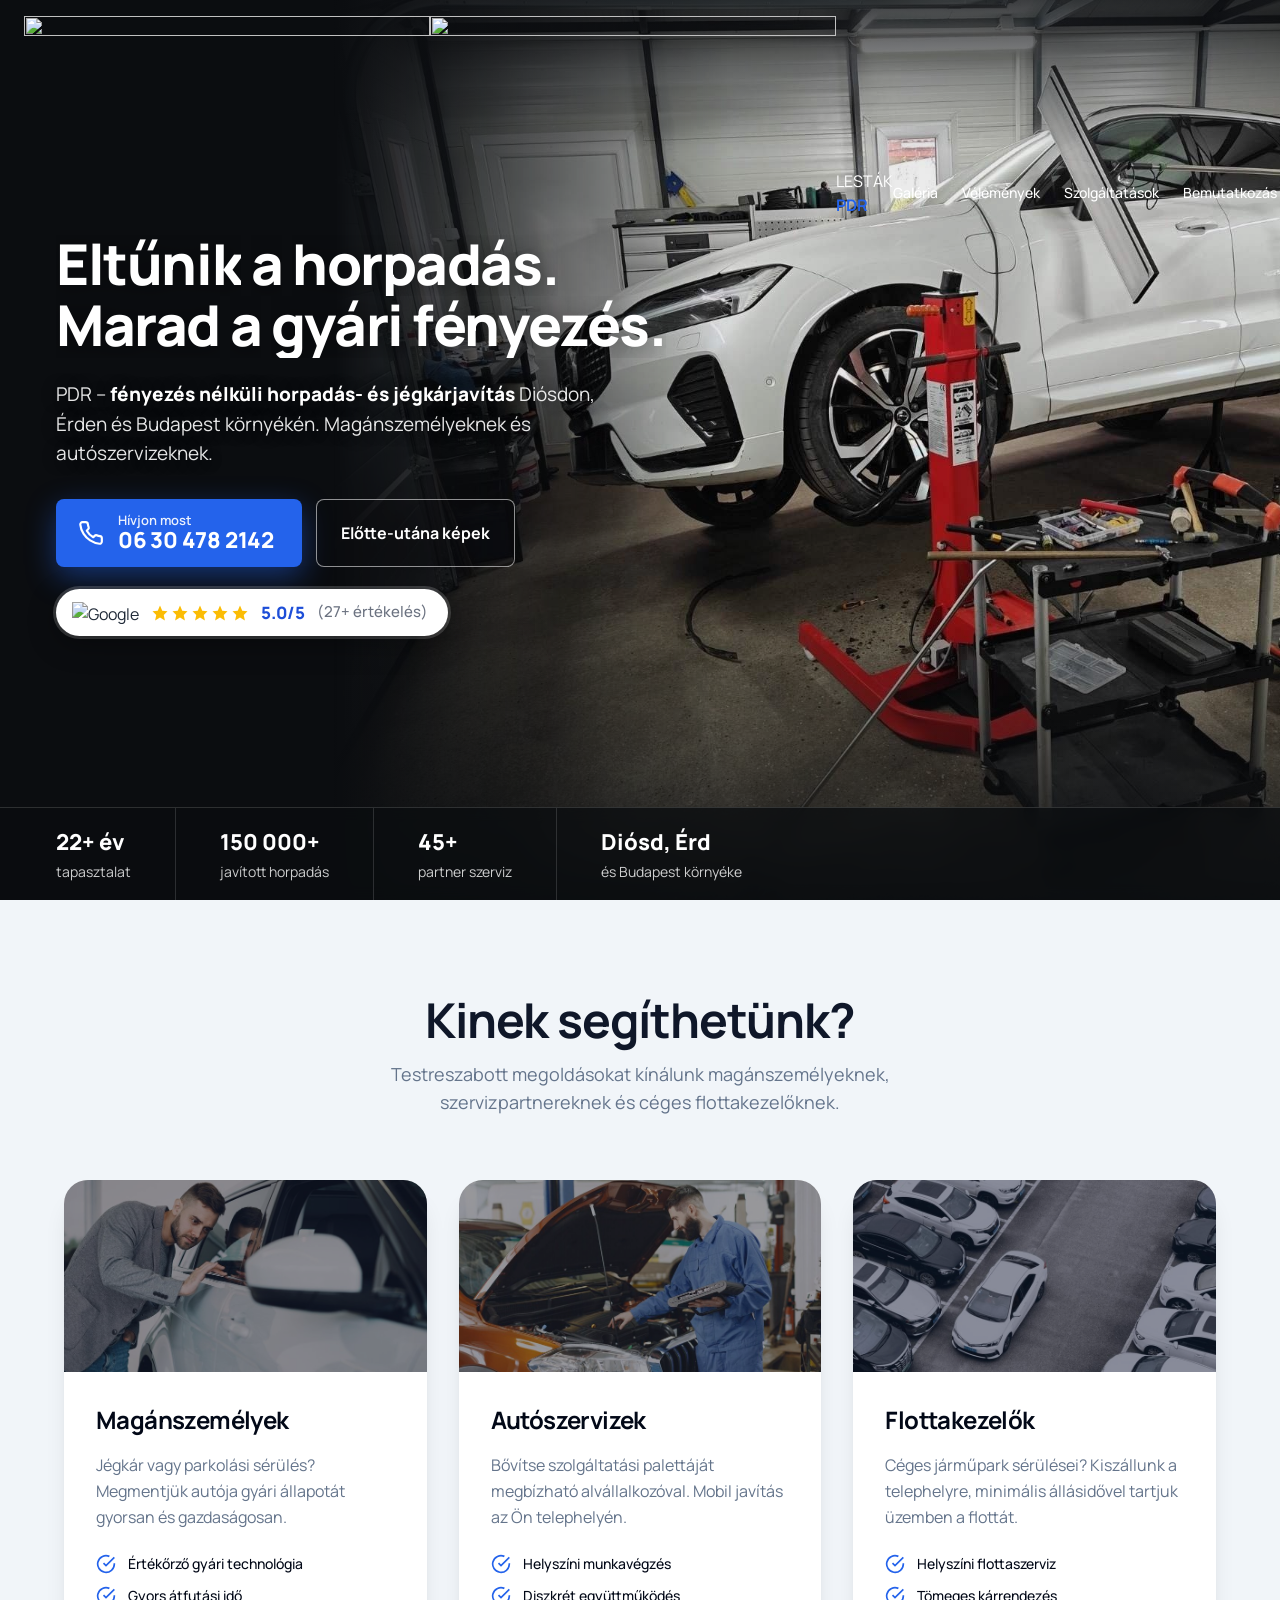
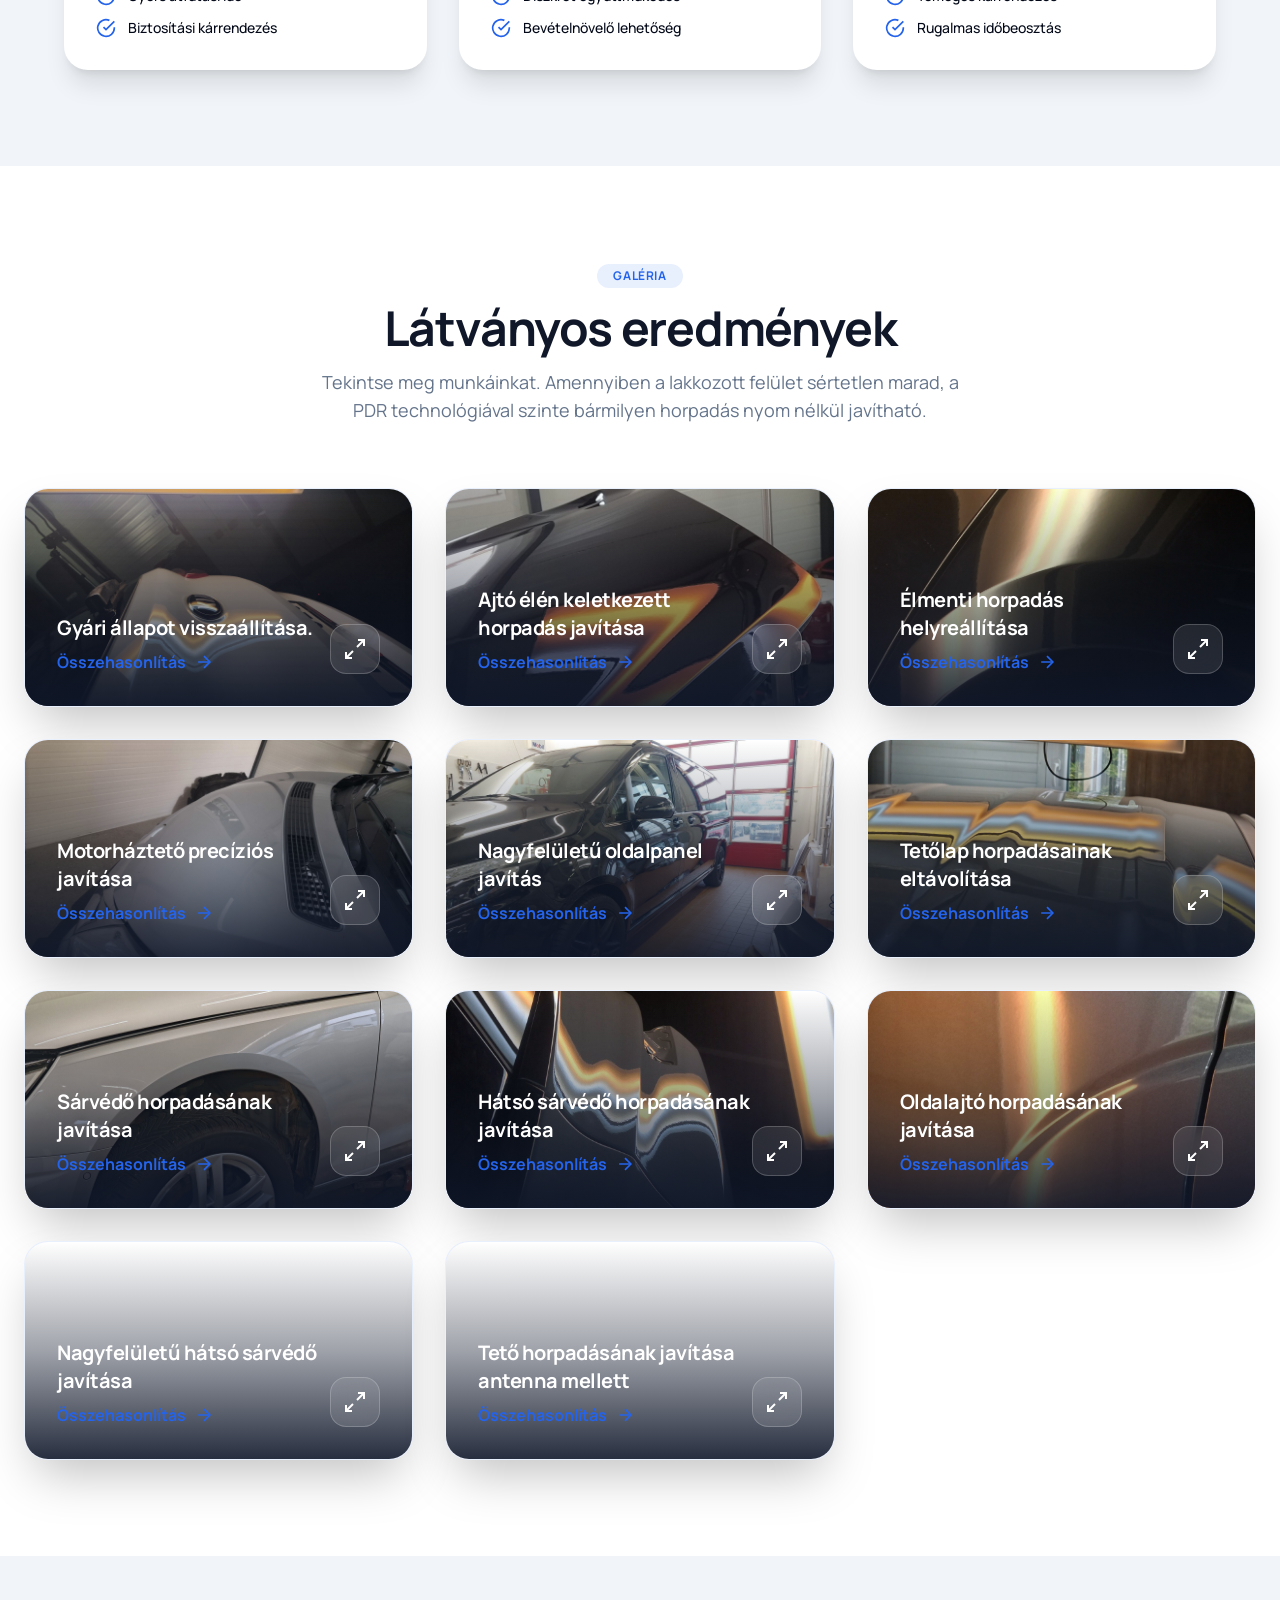
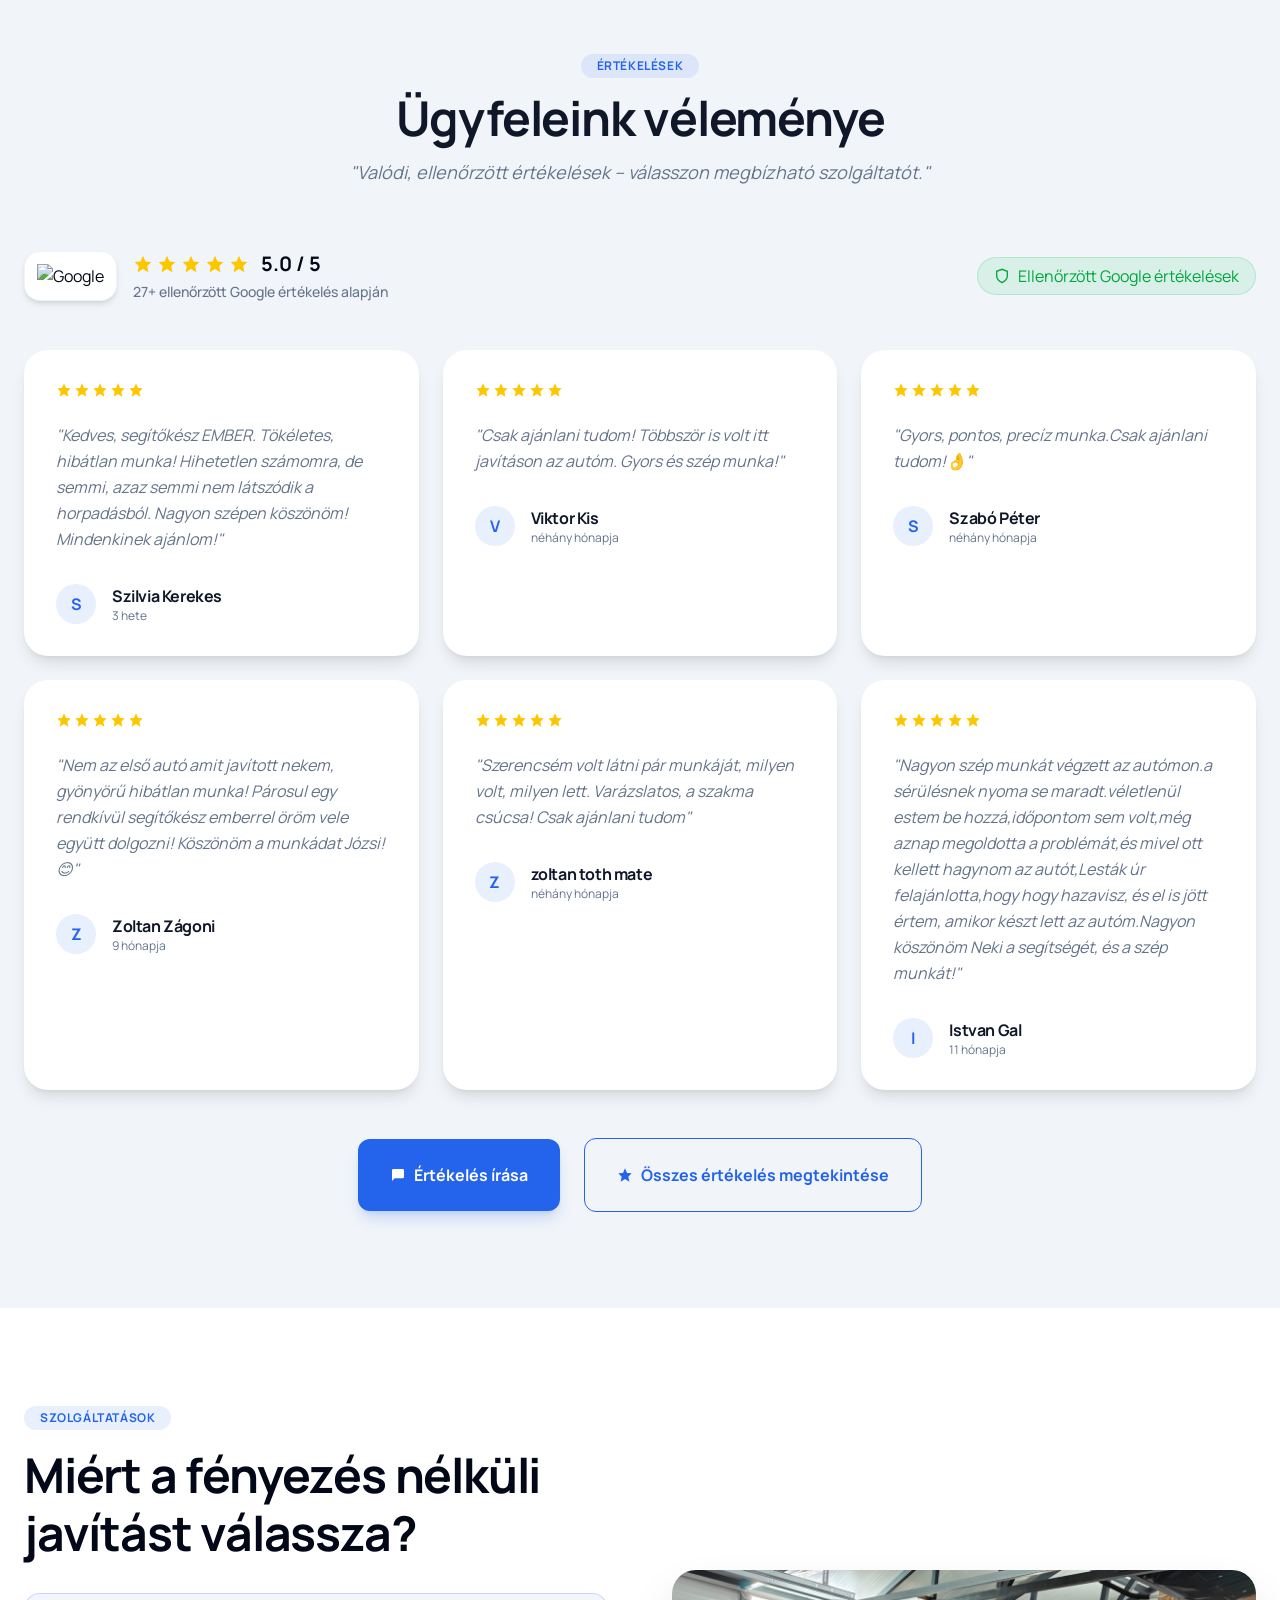
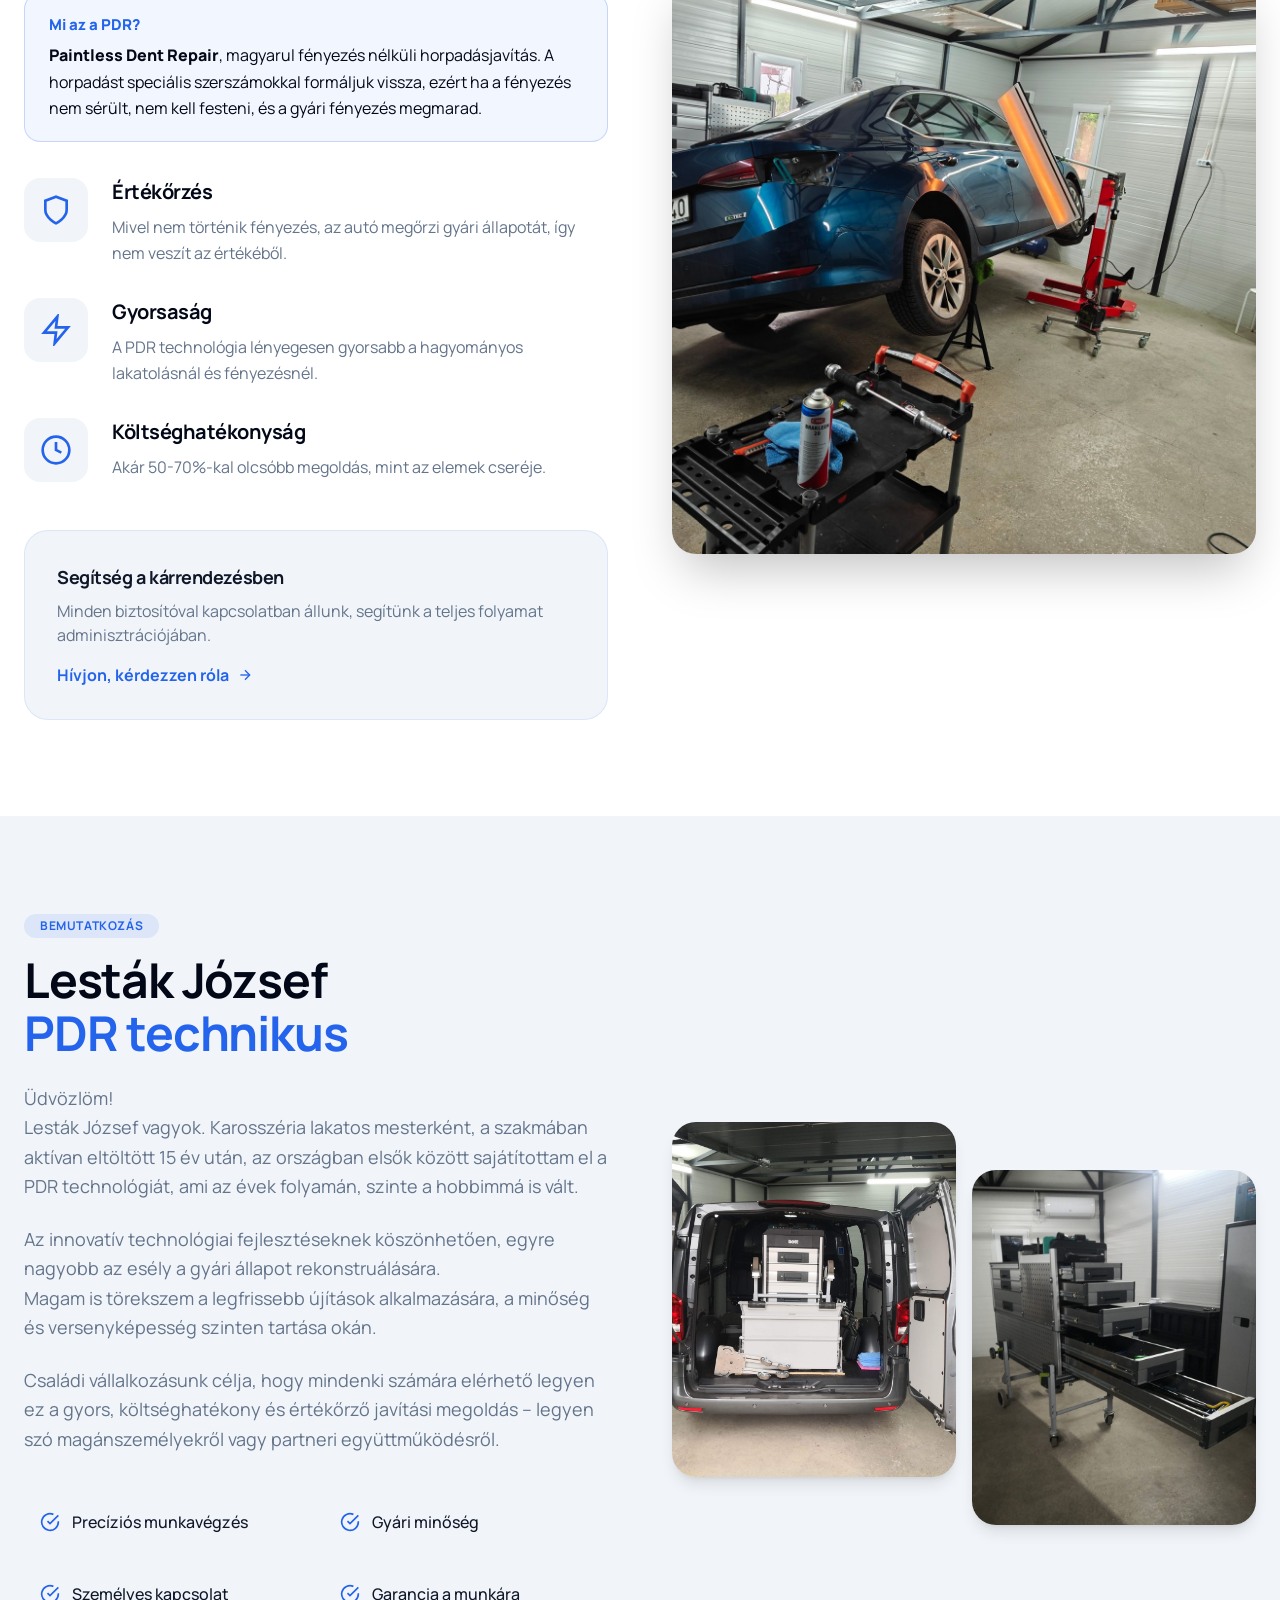
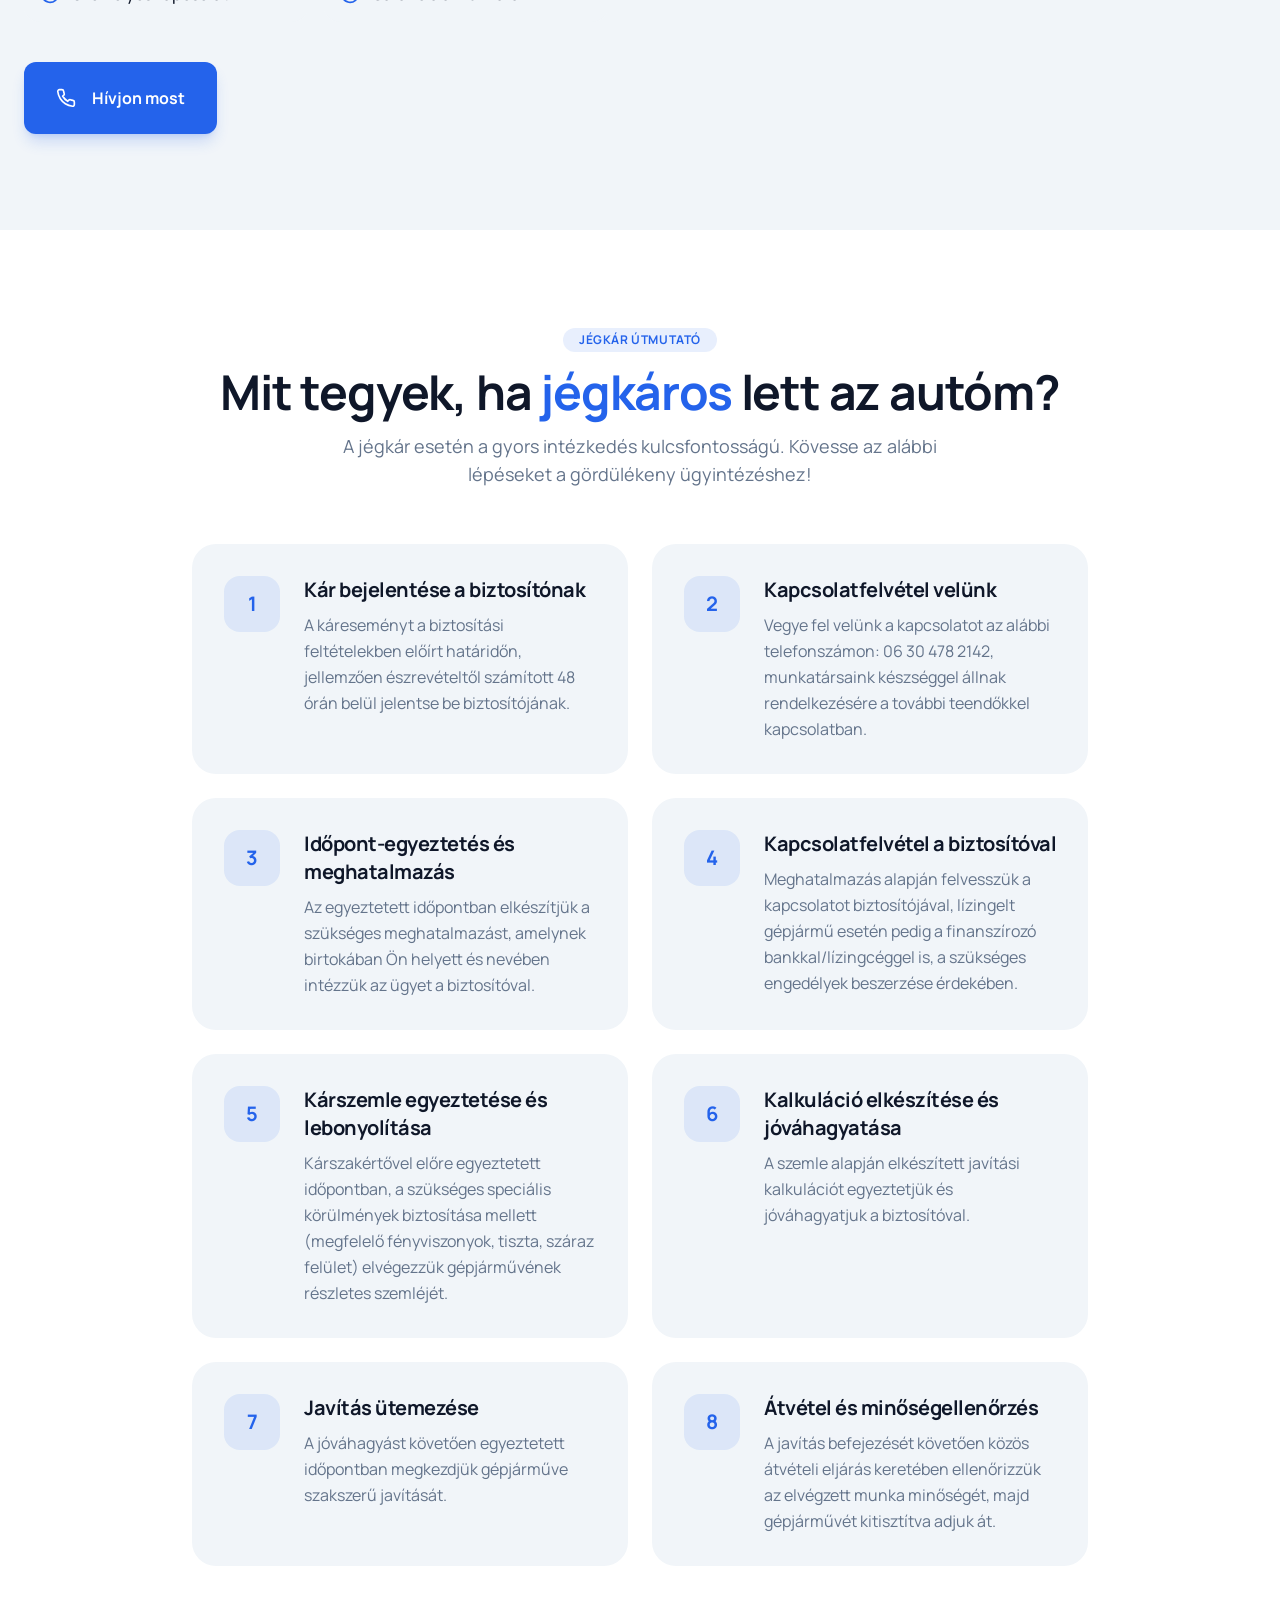
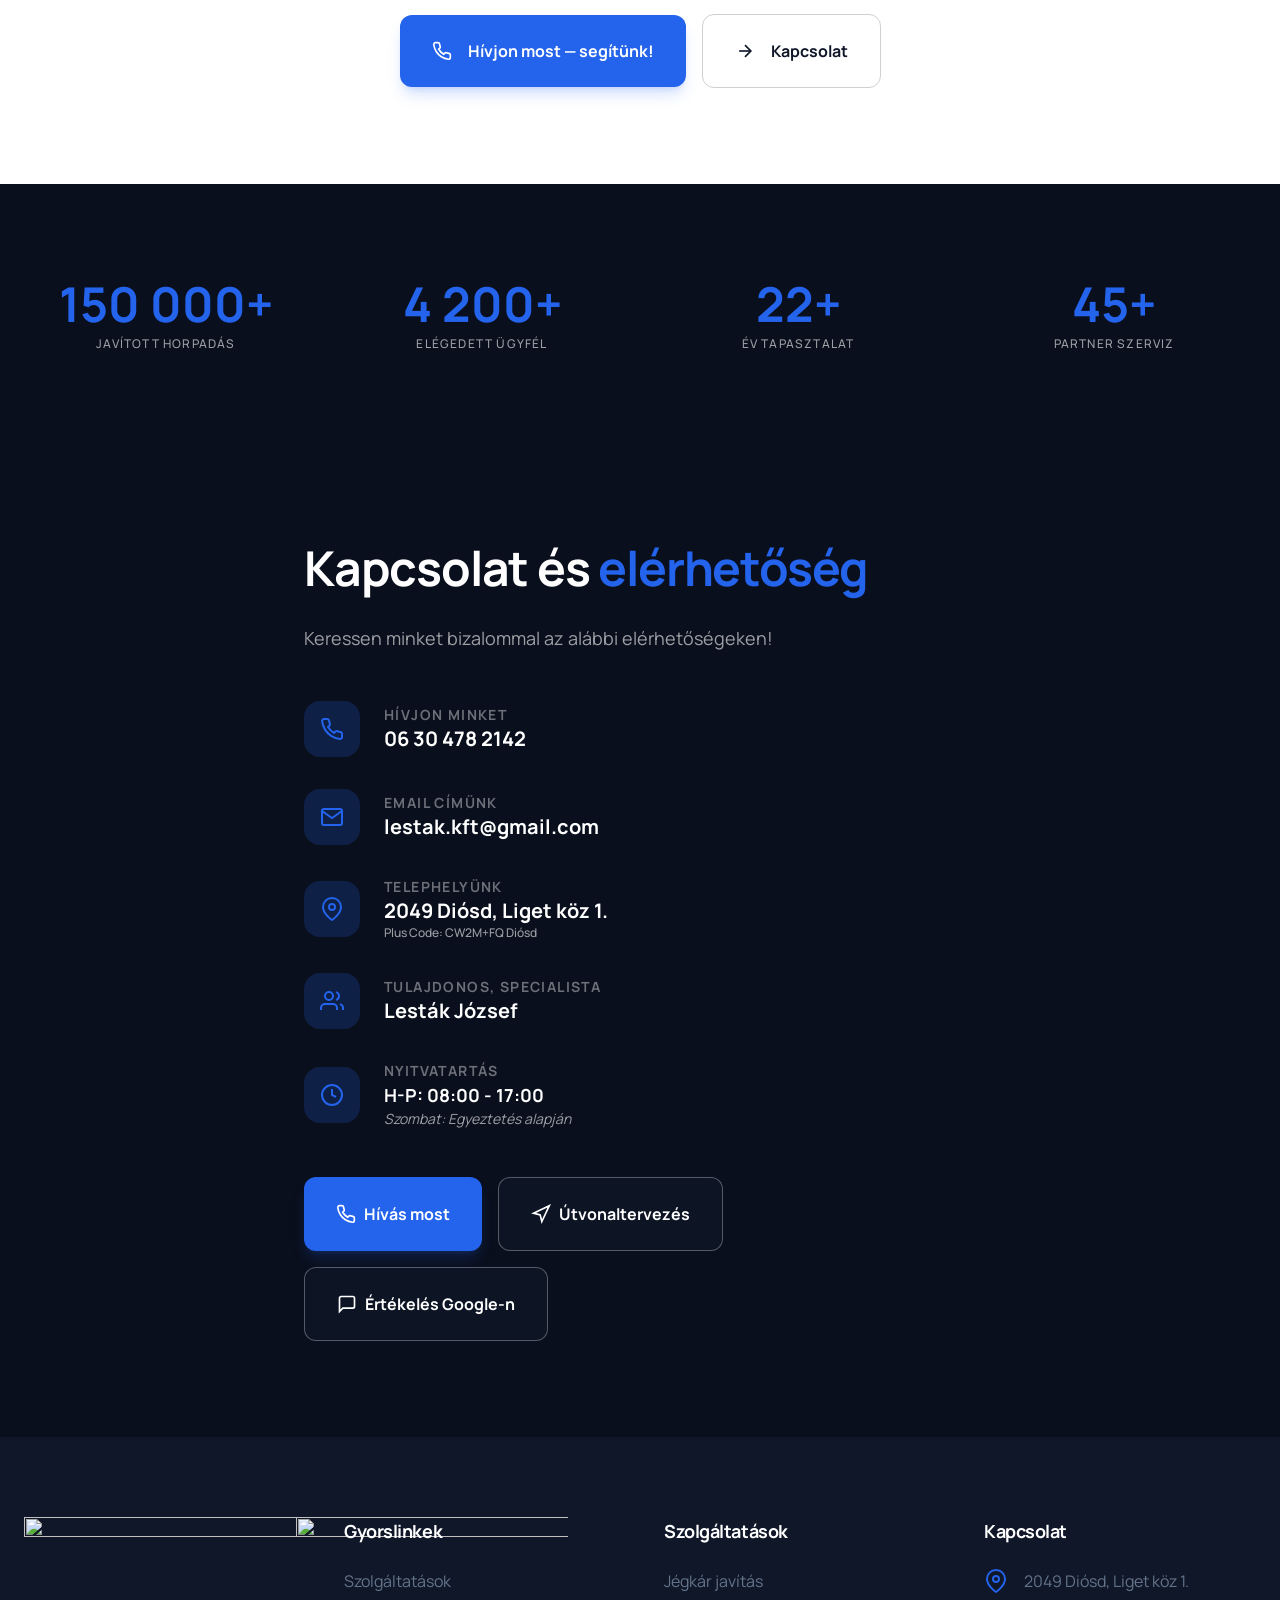
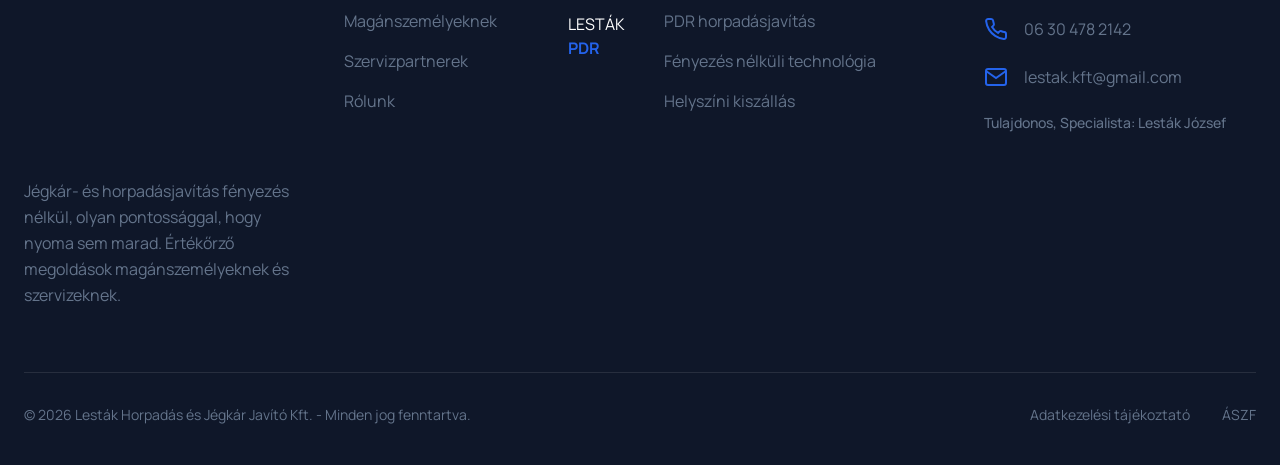
==== commit b05f124f: "Add files via upload" ====
--- a/index.html
+++ b/index.html
@@ -2,7 +2,8 @@
 <html lang="hu">
 <head>
   <meta charset="UTF-8" />
-  <link rel="icon" type="image/svg+xml" href="/favicon.svg" />
+  <link rel="icon" type="image/png" href="/favicon.png" />
+  <link rel="apple-touch-icon" href="/apple-touch-icon.png" />
   <meta name="viewport" content="width=device-width, initial-scale=1.0" />
   <title>Lesták PDR | Jégkár javítás és PDR horpadásjavítás Diósd, Érd, Budapest környékén</title>
   <meta name="description" content="Professzionális jégkár javítás és PDR horpadásjavítás fényezés nélkül Diósdon, Érden, Budaörsön és Budapest környékén. Értékőrző megoldások magánszemélyeknek és szervizeknek." />
@@ -27,6 +28,7 @@
     "@type": "LocalBusiness",
     "name": "Lesták Horpadás és Jégkár Javító Kft.",
     "image": "https://lestakpdr.hu/assets/images/hero-pdr.jpg",
+    "logo": "https://lestakpdr.hu/assets/logo-mark.png",
     "@id": "https://lestakpdr.hu",
     "url": "https://lestakpdr.hu",
     "telephone": "+36304782142",
@@ -75,7 +77,7 @@
   <!-- Navbar -->
   <nav id="navbar" class="fixed top-0 left-0 right-0 z-50 transition-all duration-300 px-6 py-4 bg-transparent">
     <div class="max-w-7xl mx-auto flex items-center justify-between">
-      <a href="/" class="brand-logo brand-logo--nav" aria-label="Lesták PDR – főoldal"><svg xmlns="http://www.w3.org/2000/svg" viewBox="-1 -10.0 264.3 86.6" role="img" aria-label="Lesták PDR"><g fill="currentColor"><path transform="translate(0.00 32.56) scale(0.02 -0.02)" d="M160 0V1440H432V254H1052V0Z"/><path transform="translate(23.28 32.56) scale(0.02 -0.02)" d="M140 0V1440H1080V1186H412V878H960V624H412V254H1080V0Z"/><path transform="translate(48.71 32.56) scale(0.02 -0.02)" d="M684 -30Q524 -30 395.5 26.5Q267 83 184.5 188.5Q102 294 80 440L364 482Q394 358 488.0 291.0Q582 224 702 224Q769 224 832.0 245.0Q895 266 935.5 307.0Q976 348 976 408Q976 430 969.5 450.5Q963 471 948.0 489.0Q933 507 905.5 523.0Q878 539 836 552L462 662Q420 674 364.5 696.0Q309 718 257.0 759.0Q205 800 170.5 867.5Q136 935 136 1038Q136 1183 209.0 1279.0Q282 1375 404.0 1422.0Q526 1469 674 1468Q823 1466 940.0 1417.0Q1057 1368 1136.0 1274.5Q1215 1181 1250 1046L956 996Q940 1066 897.0 1114.0Q854 1162 794.5 1187.0Q735 1212 670 1214Q606 1216 549.5 1196.5Q493 1177 457.5 1140.0Q422 1103 422 1052Q422 1005 451.0 975.5Q480 946 524.0 928.0Q568 910 614 898L864 830Q920 815 988.0 790.5Q1056 766 1118.5 722.5Q1181 679 1221.5 608.0Q1262 537 1262 428Q1262 312 1213.5 225.5Q1165 139 1083.0 82.5Q1001 26 897.5 -2.0Q794 -30 684 -30Z"/><path transform="translate(77.70 32.56) scale(0.02 -0.02)" d="M474 0V1186H20V1440H1200V1186H746V0Z"/><path transform="translate(104.02 32.56) scale(0.02 -0.02)" d="M40 0 480 1440H886L1326 0H1046L953 300H411L320 0ZM875 554 680 1185 488 554ZM812 1590H610L776 1980H978Z"/><path transform="translate(133.54 32.56) scale(0.02 -0.02)" d="M140 0V1440H412V776L960 1440H1292L690 730L1330 0H986L412 656V0Z"/></g><g fill="currentColor" class="lg-b"><path transform="translate(174.59 32.56) scale(0.02 -0.02)" d="M140 0V1440H748Q769 1440 804.5 1438.5Q840 1437 868 1432Q997 1412 1079.5 1347.0Q1162 1282 1201.0 1183.5Q1240 1085 1240 964Q1240 843 1200.5 744.5Q1161 646 1078.5 581.0Q996 516 868 496Q840 492 804.0 490.0Q768 488 748 488H412V0ZM412 742H736Q757 742 782.0 744.0Q807 746 828 752Q883 767 913.0 802.5Q943 838 954.5 881.5Q966 925 966 964Q966 1003 954.5 1046.5Q943 1090 913.0 1125.5Q883 1161 828 1176Q807 1182 782.0 1184.0Q757 1186 736 1186H412Z"/><path transform="translate(202.66 32.56) scale(0.02 -0.02)" d="M140 0V1440H606Q623 1440 676.0 1439.0Q729 1438 778 1432Q952 1411 1073.0 1311.0Q1194 1211 1257.0 1057.0Q1320 903 1320 720Q1320 537 1257.0 383.0Q1194 229 1073.0 129.0Q952 29 778 8Q729 2 676.0 1.0Q623 0 606 0ZM416 256H606Q633 256 679.0 257.5Q725 259 762 266Q856 285 915.5 354.0Q975 423 1003.5 520.0Q1032 617 1032 720Q1032 828 1002.5 925.0Q973 1022 913.0 1089.0Q853 1156 762 1174Q725 1182 679.0 1183.0Q633 1184 606 1184H416Z"/><path transform="translate(233.38 32.56) scale(0.02 -0.02)" d="M140 0V1440H748Q769 1440 804.5 1438.5Q840 1437 868 1432Q997 1412 1079.5 1347.0Q1162 1282 1201.0 1183.5Q1240 1085 1240 964Q1240 783 1150 655Q1094 575 1000 533L1260 0H952L715 488H412V0ZM412 742H736Q757 742 782.0 744.0Q807 746 828 752Q883 767 913.0 802.5Q943 838 954.5 881.5Q966 925 966.0 964.0Q966 1003 954.5 1046.5Q943 1090 913.0 1125.5Q883 1161 828 1176Q807 1182 782.0 1184.0Q757 1186 736 1186H412Z"/></g><path d="M2 44.56 L260 44.56" fill="none" stroke="currentColor" stroke-width="3.00" stroke-linecap="round" stroke-linejoin="round"/><path d="M2 56.06 L94 56.18 L99.5 56.44 L102 56.66 L105 57.04 L106.5 57.29 L108.5 57.69 L110.5 58.17 L113.5 59.03 L116.5 60.02 L122 61.91 L124 62.5 L125.5 62.88 L127.5 63.27 L129 63.46 L130.5 63.55 L131.5 63.56 L133 63.49 L134.5 63.32 L136 63.06 L137.5 62.72 L140 62.01 L149 58.98 L150.5 58.53 L153 57.88 L155 57.45 L157.5 57.02 L159.5 56.75 L163 56.43 L166.5 56.24 L260 56.06" fill="none" stroke="currentColor" class="lg-b" stroke-width="3.00" stroke-linecap="round" stroke-linejoin="round"/><path d="M2 67.56 L260 67.56" fill="none" stroke="currentColor" stroke-width="3.00" stroke-linecap="round" stroke-linejoin="round"/></svg></a>
+      <a href="/" class="brand-logo brand-logo--nav" aria-label="Lesták PDR – főoldal"><img class="brand-mark brand-mark--light" src="/assets/logo-mark.png" alt="" width="406" height="354" /><img class="brand-mark brand-mark--dark" src="/assets/logo-mark-dark.png" alt="" width="406" height="354" /><span class="brand-word">LESTÁK <b class="lg-b">PDR</b></span></a>
 
       <div class="hidden xl:flex items-center gap-6">
         <a href="#galeria" class="whitespace-nowrap text-sm font-medium hover:text-accent transition-colors">Galéria</a>
@@ -779,7 +781,7 @@
   <footer class="bg-primary text-primary-foreground pt-20 pb-10 px-6">
     <div class="max-w-7xl mx-auto grid grid-cols-1 md:grid-cols-2 lg:grid-cols-4 gap-12 mb-16">
       <div class="flex flex-col gap-6">
-        <a href="/" class="brand-logo brand-logo--foot" aria-label="Lesták PDR – főoldal"><svg xmlns="http://www.w3.org/2000/svg" viewBox="-1 -10.0 264.3 86.6" role="img" aria-label="Lesták PDR"><g fill="currentColor"><path transform="translate(0.00 32.56) scale(0.02 -0.02)" d="M160 0V1440H432V254H1052V0Z"/><path transform="translate(23.28 32.56) scale(0.02 -0.02)" d="M140 0V1440H1080V1186H412V878H960V624H412V254H1080V0Z"/><path transform="translate(48.71 32.56) scale(0.02 -0.02)" d="M684 -30Q524 -30 395.5 26.5Q267 83 184.5 188.5Q102 294 80 440L364 482Q394 358 488.0 291.0Q582 224 702 224Q769 224 832.0 245.0Q895 266 935.5 307.0Q976 348 976 408Q976 430 969.5 450.5Q963 471 948.0 489.0Q933 507 905.5 523.0Q878 539 836 552L462 662Q420 674 364.5 696.0Q309 718 257.0 759.0Q205 800 170.5 867.5Q136 935 136 1038Q136 1183 209.0 1279.0Q282 1375 404.0 1422.0Q526 1469 674 1468Q823 1466 940.0 1417.0Q1057 1368 1136.0 1274.5Q1215 1181 1250 1046L956 996Q940 1066 897.0 1114.0Q854 1162 794.5 1187.0Q735 1212 670 1214Q606 1216 549.5 1196.5Q493 1177 457.5 1140.0Q422 1103 422 1052Q422 1005 451.0 975.5Q480 946 524.0 928.0Q568 910 614 898L864 830Q920 815 988.0 790.5Q1056 766 1118.5 722.5Q1181 679 1221.5 608.0Q1262 537 1262 428Q1262 312 1213.5 225.5Q1165 139 1083.0 82.5Q1001 26 897.5 -2.0Q794 -30 684 -30Z"/><path transform="translate(77.70 32.56) scale(0.02 -0.02)" d="M474 0V1186H20V1440H1200V1186H746V0Z"/><path transform="translate(104.02 32.56) scale(0.02 -0.02)" d="M40 0 480 1440H886L1326 0H1046L953 300H411L320 0ZM875 554 680 1185 488 554ZM812 1590H610L776 1980H978Z"/><path transform="translate(133.54 32.56) scale(0.02 -0.02)" d="M140 0V1440H412V776L960 1440H1292L690 730L1330 0H986L412 656V0Z"/></g><g fill="currentColor" class="lg-b"><path transform="translate(174.59 32.56) scale(0.02 -0.02)" d="M140 0V1440H748Q769 1440 804.5 1438.5Q840 1437 868 1432Q997 1412 1079.5 1347.0Q1162 1282 1201.0 1183.5Q1240 1085 1240 964Q1240 843 1200.5 744.5Q1161 646 1078.5 581.0Q996 516 868 496Q840 492 804.0 490.0Q768 488 748 488H412V0ZM412 742H736Q757 742 782.0 744.0Q807 746 828 752Q883 767 913.0 802.5Q943 838 954.5 881.5Q966 925 966 964Q966 1003 954.5 1046.5Q943 1090 913.0 1125.5Q883 1161 828 1176Q807 1182 782.0 1184.0Q757 1186 736 1186H412Z"/><path transform="translate(202.66 32.56) scale(0.02 -0.02)" d="M140 0V1440H606Q623 1440 676.0 1439.0Q729 1438 778 1432Q952 1411 1073.0 1311.0Q1194 1211 1257.0 1057.0Q1320 903 1320 720Q1320 537 1257.0 383.0Q1194 229 1073.0 129.0Q952 29 778 8Q729 2 676.0 1.0Q623 0 606 0ZM416 256H606Q633 256 679.0 257.5Q725 259 762 266Q856 285 915.5 354.0Q975 423 1003.5 520.0Q1032 617 1032 720Q1032 828 1002.5 925.0Q973 1022 913.0 1089.0Q853 1156 762 1174Q725 1182 679.0 1183.0Q633 1184 606 1184H416Z"/><path transform="translate(233.38 32.56) scale(0.02 -0.02)" d="M140 0V1440H748Q769 1440 804.5 1438.5Q840 1437 868 1432Q997 1412 1079.5 1347.0Q1162 1282 1201.0 1183.5Q1240 1085 1240 964Q1240 783 1150 655Q1094 575 1000 533L1260 0H952L715 488H412V0ZM412 742H736Q757 742 782.0 744.0Q807 746 828 752Q883 767 913.0 802.5Q943 838 954.5 881.5Q966 925 966.0 964.0Q966 1003 954.5 1046.5Q943 1090 913.0 1125.5Q883 1161 828 1176Q807 1182 782.0 1184.0Q757 1186 736 1186H412Z"/></g><path d="M2 44.56 L260 44.56" fill="none" stroke="currentColor" stroke-width="3.00" stroke-linecap="round" stroke-linejoin="round"/><path d="M2 56.06 L94 56.18 L99.5 56.44 L102 56.66 L105 57.04 L106.5 57.29 L108.5 57.69 L110.5 58.17 L113.5 59.03 L116.5 60.02 L122 61.91 L124 62.5 L125.5 62.88 L127.5 63.27 L129 63.46 L130.5 63.55 L131.5 63.56 L133 63.49 L134.5 63.32 L136 63.06 L137.5 62.72 L140 62.01 L149 58.98 L150.5 58.53 L153 57.88 L155 57.45 L157.5 57.02 L159.5 56.75 L163 56.43 L166.5 56.24 L260 56.06" fill="none" stroke="currentColor" class="lg-b" stroke-width="3.00" stroke-linecap="round" stroke-linejoin="round"/><path d="M2 67.56 L260 67.56" fill="none" stroke="currentColor" stroke-width="3.00" stroke-linecap="round" stroke-linejoin="round"/></svg></a>
+        <a href="/" class="brand-logo brand-logo--foot" aria-label="Lesták PDR – főoldal"><img class="brand-mark brand-mark--light" src="/assets/logo-mark.png" alt="" width="406" height="354" /><img class="brand-mark brand-mark--dark" src="/assets/logo-mark-dark.png" alt="" width="406" height="354" /><span class="brand-word">LESTÁK <b class="lg-b">PDR</b></span></a>
         <p class="text-muted-foreground leading-relaxed">Jégkár- és horpadásjavítás fényezés nélkül, olyan pontossággal, hogy nyoma sem marad. Értékőrző megoldások magánszemélyeknek és szervizeknek.</p>
       </div>
 
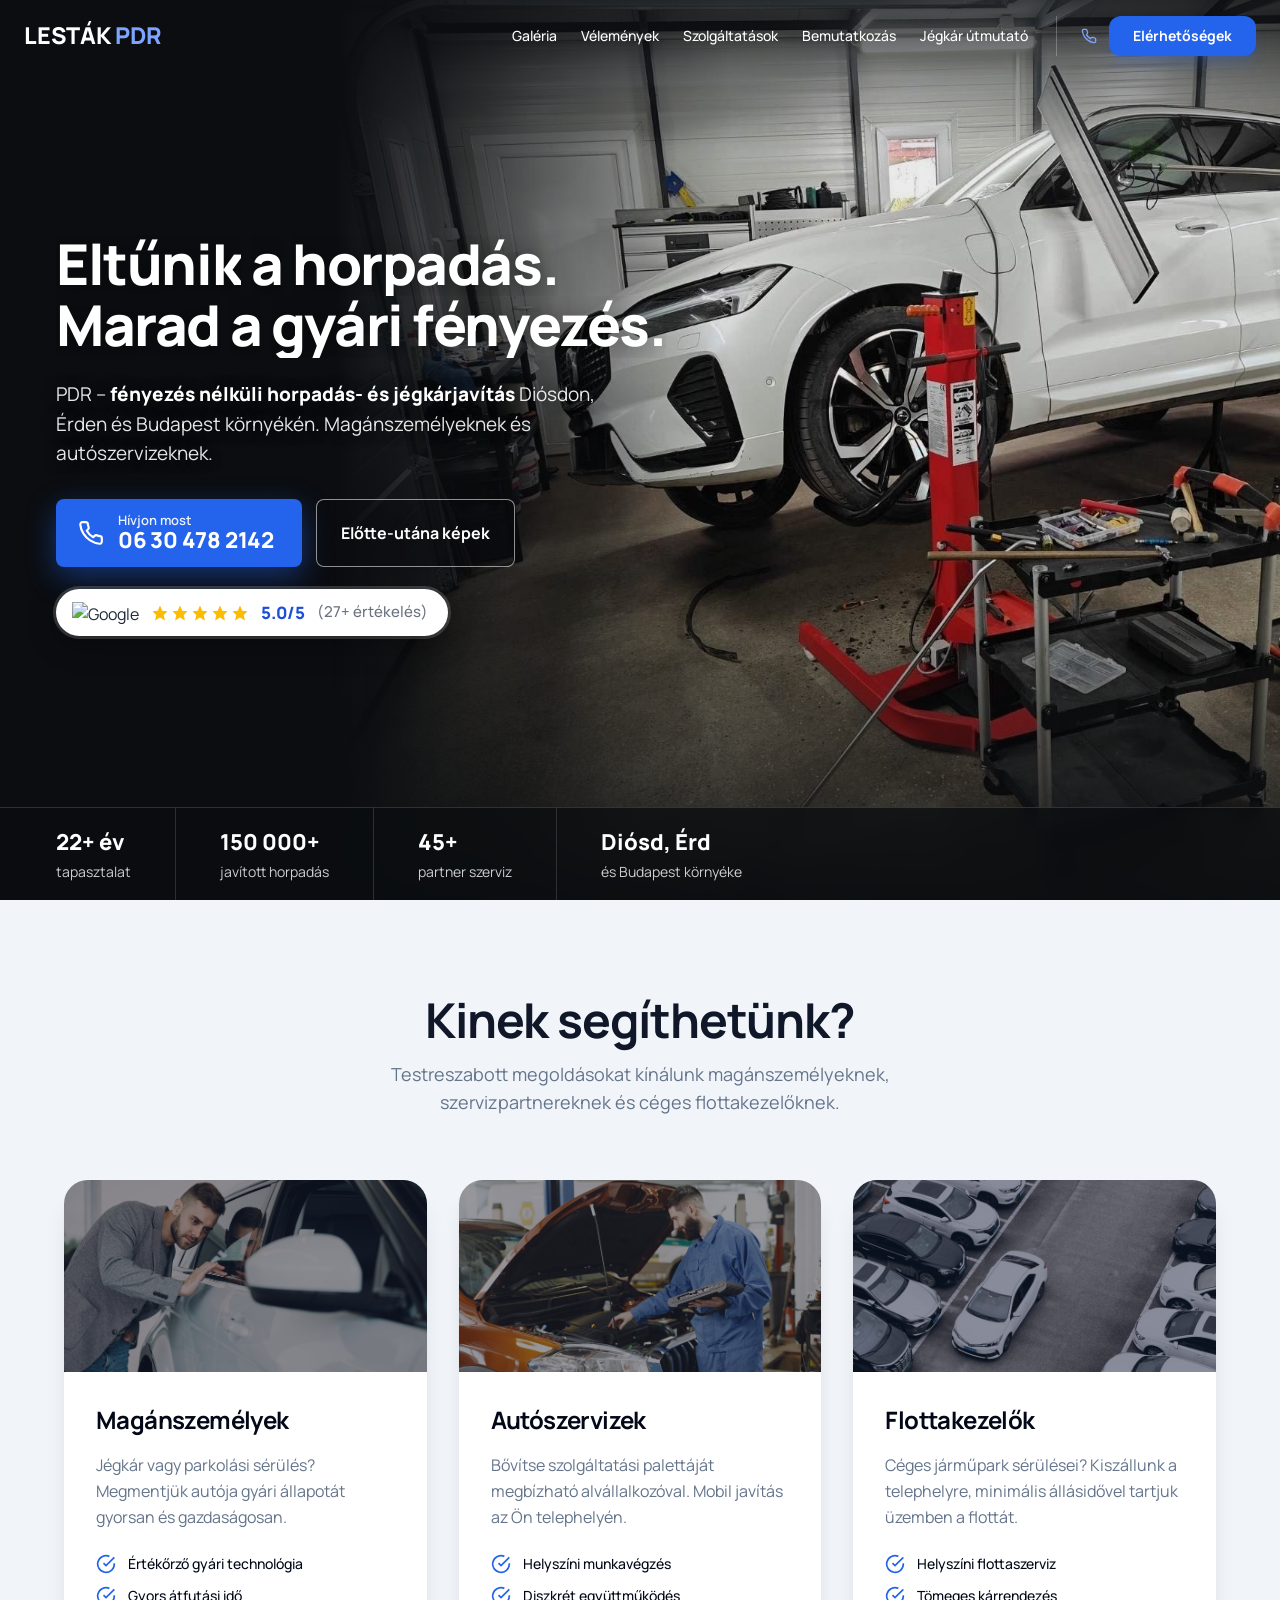
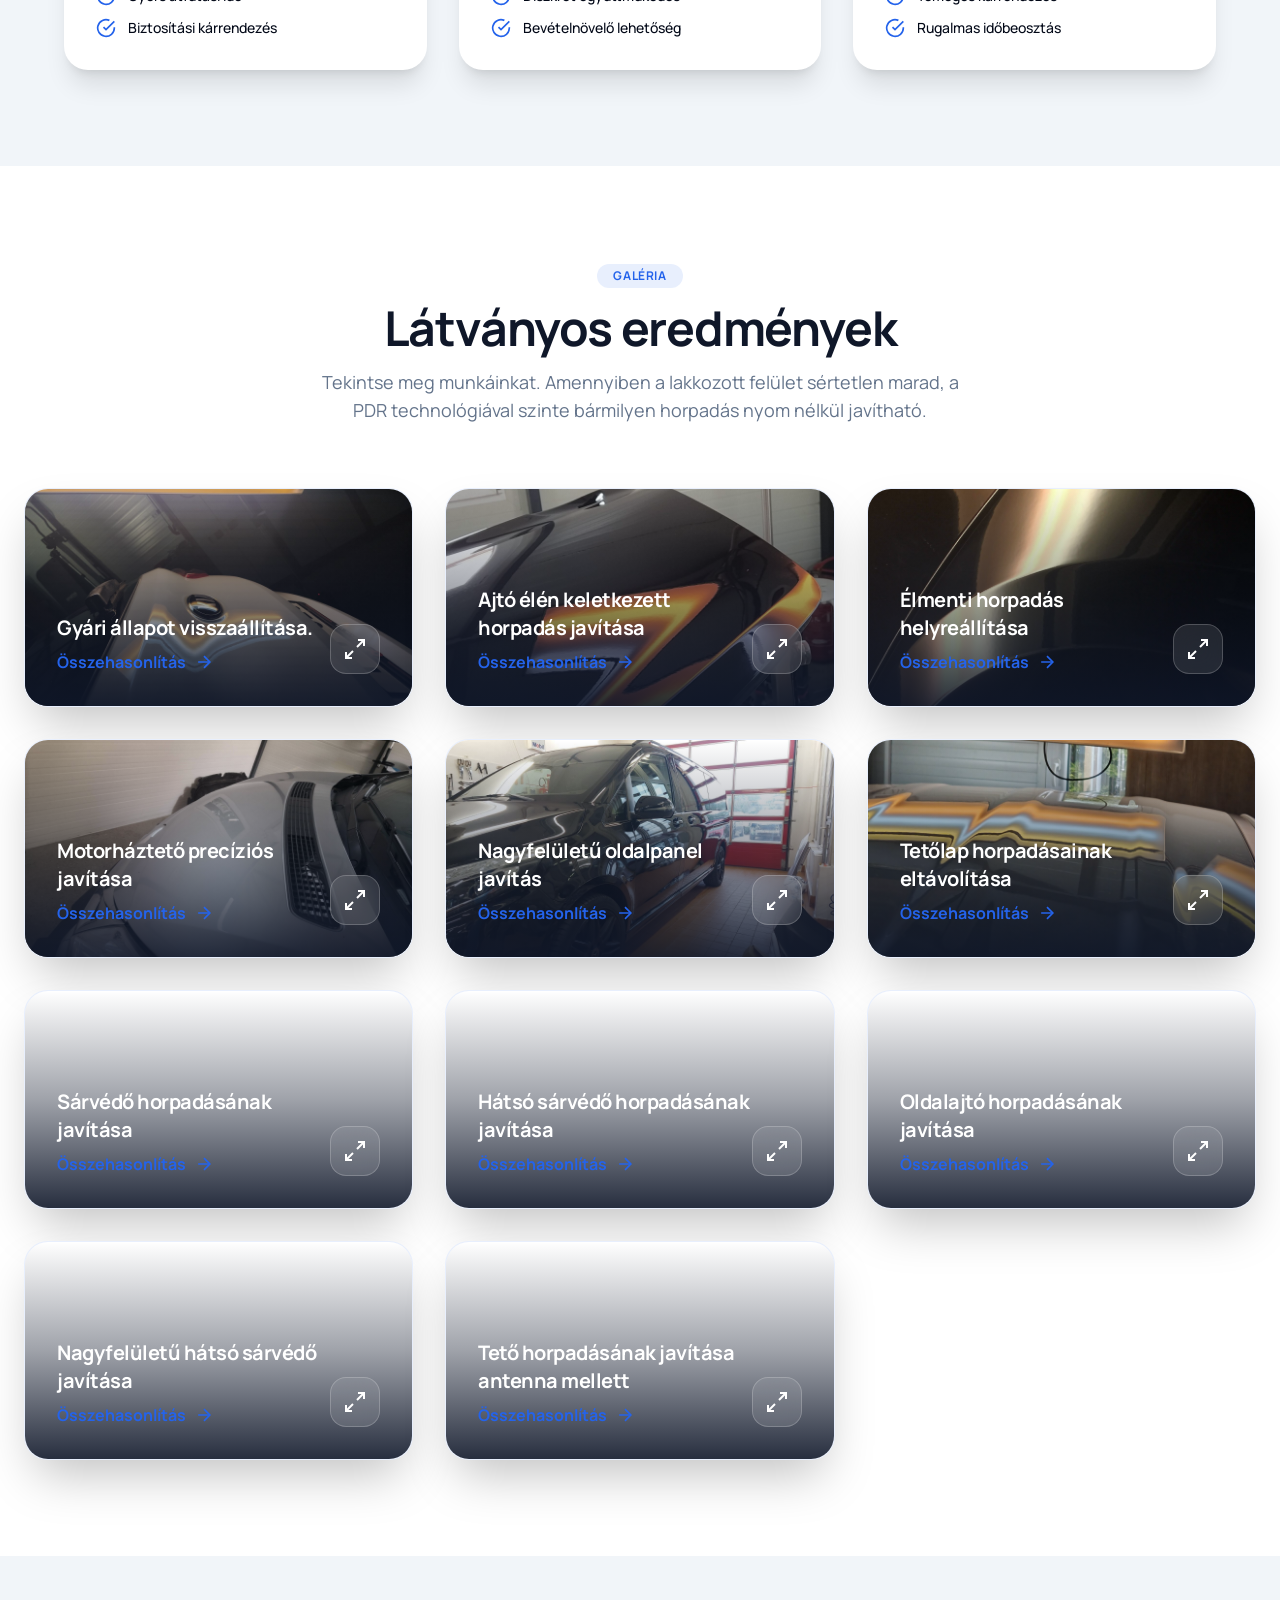
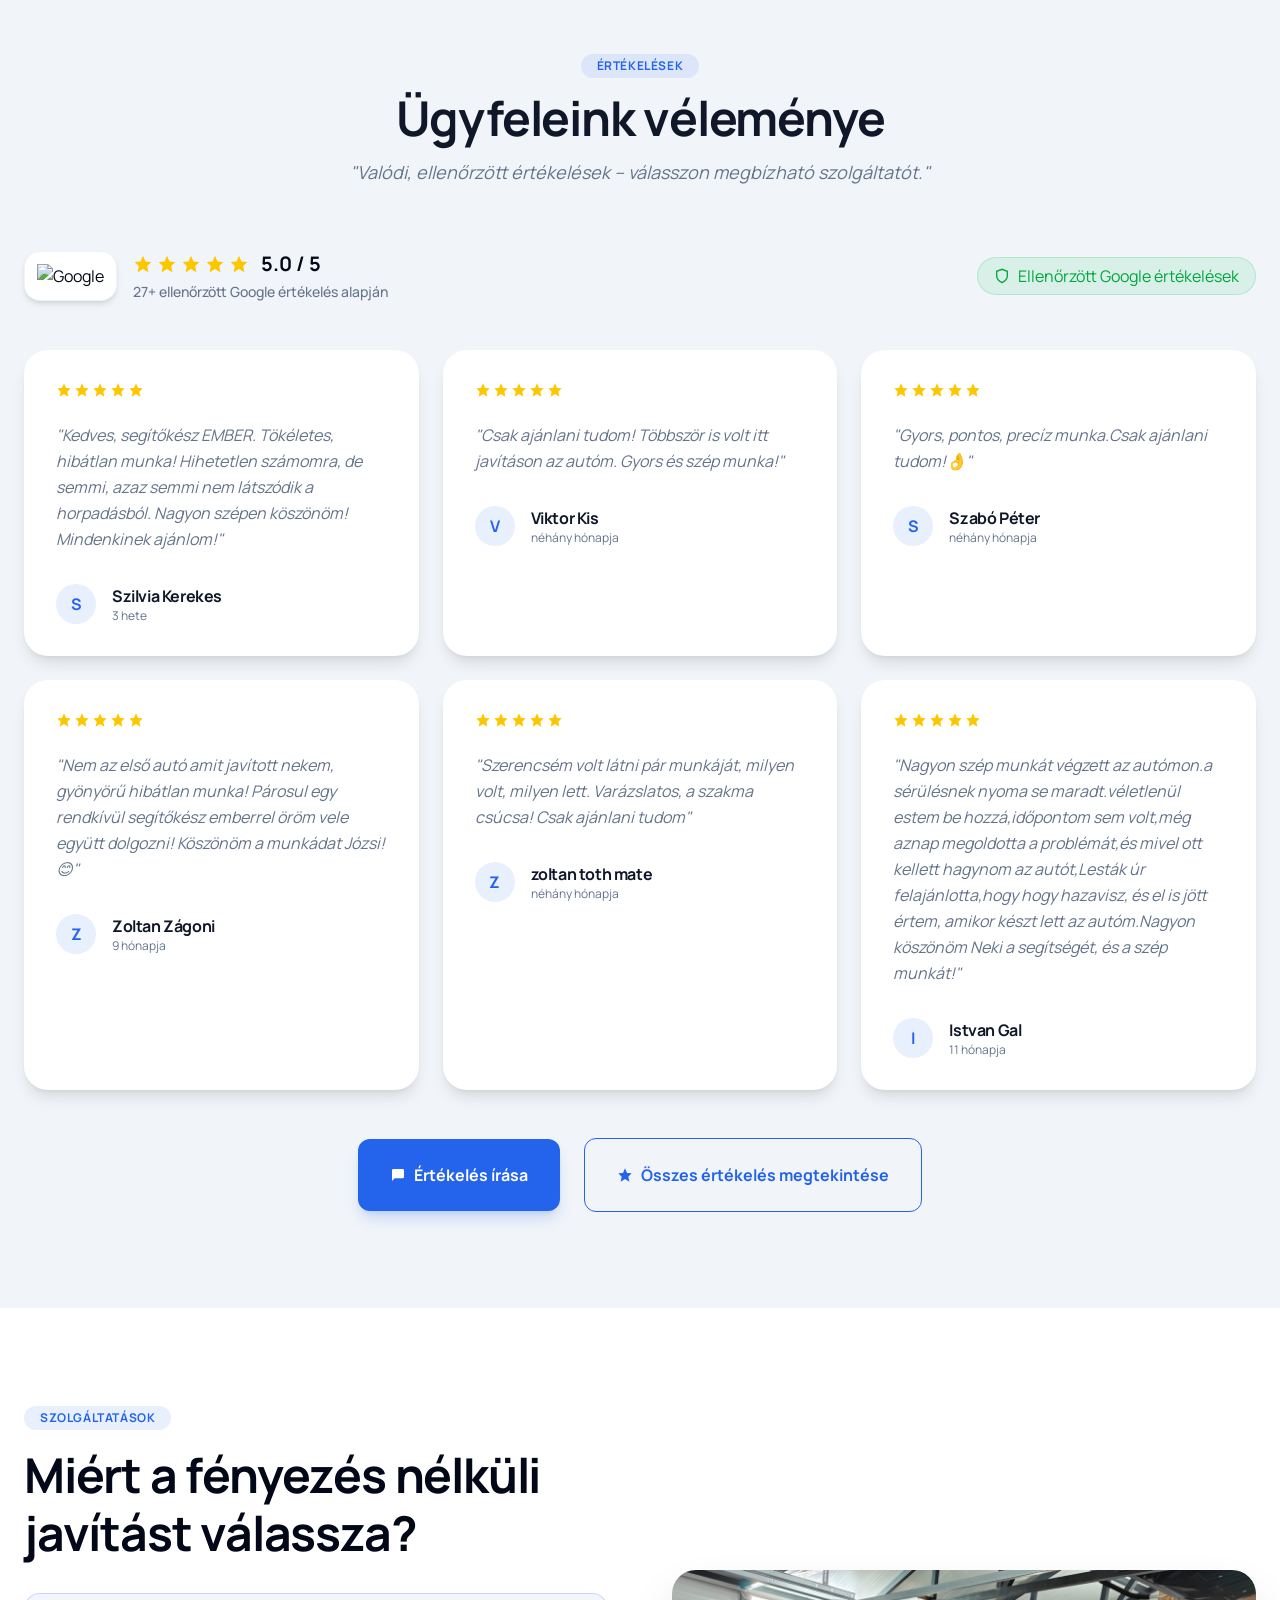
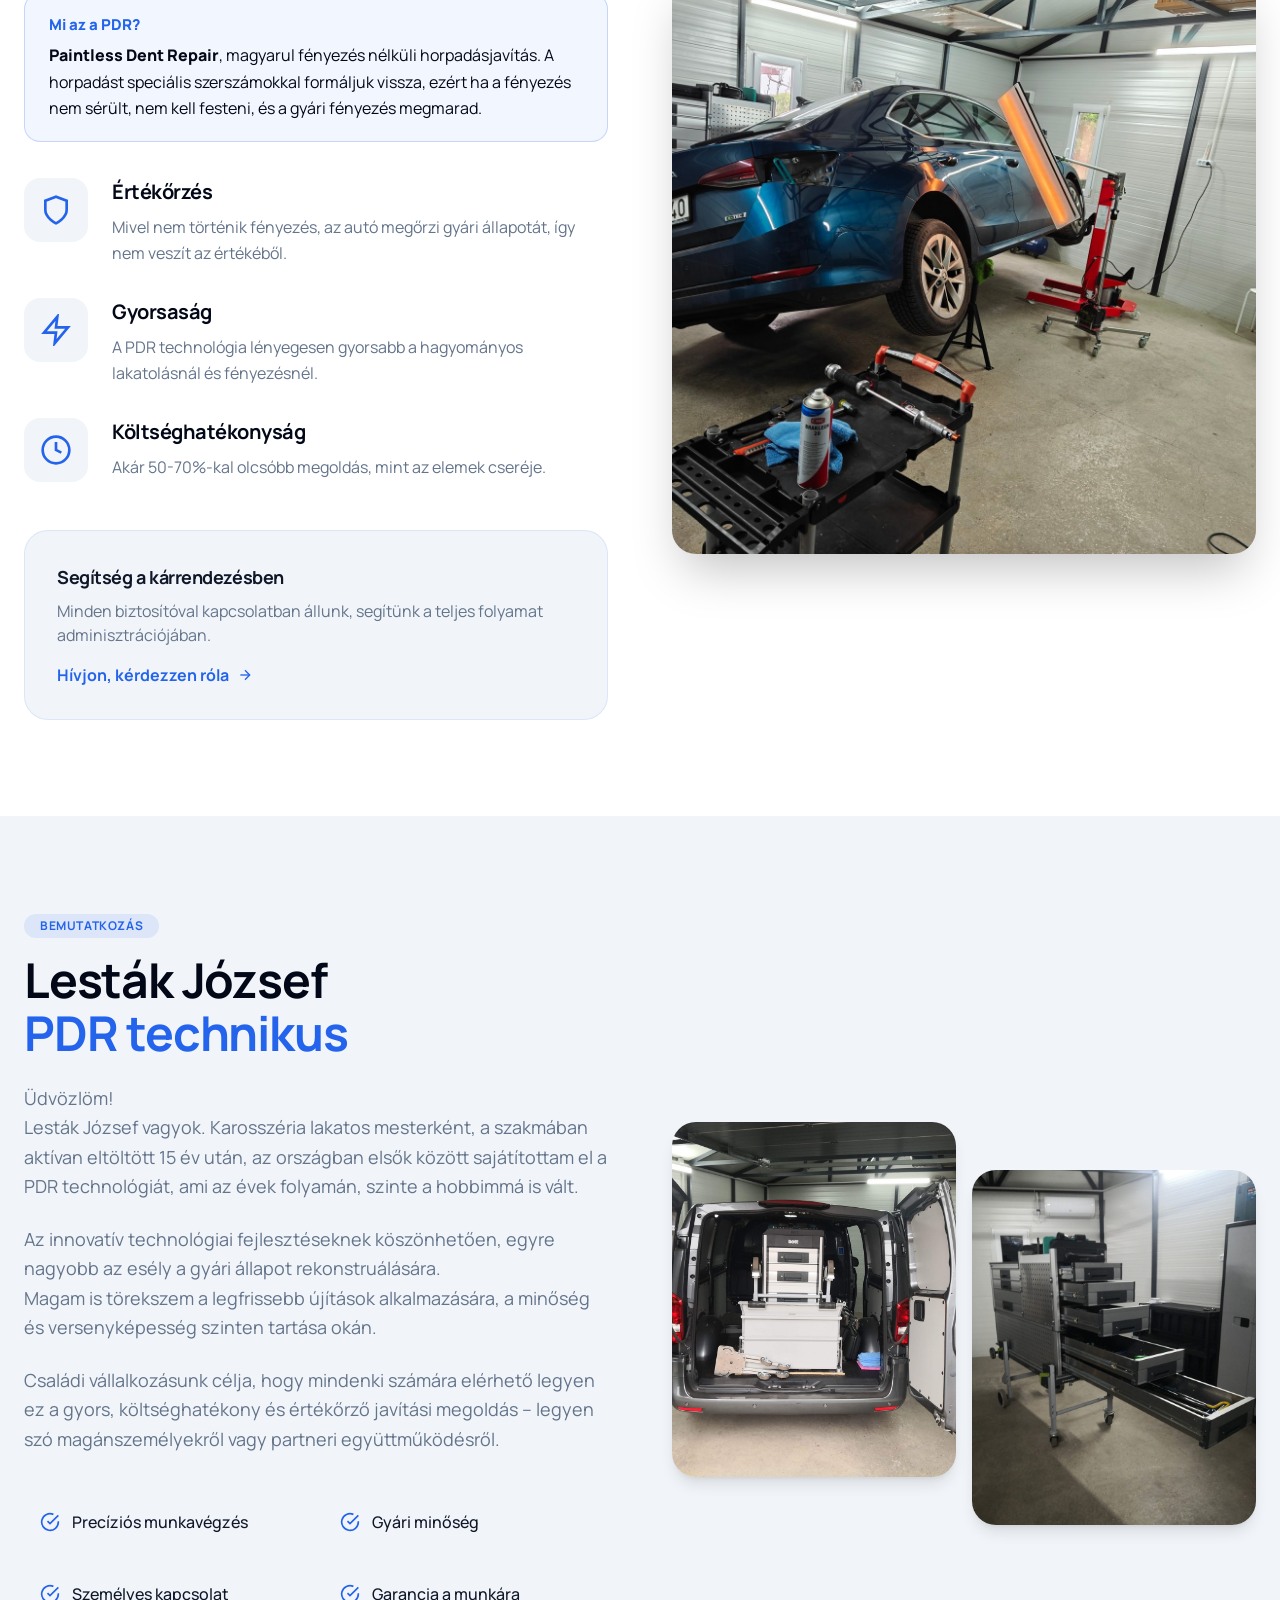
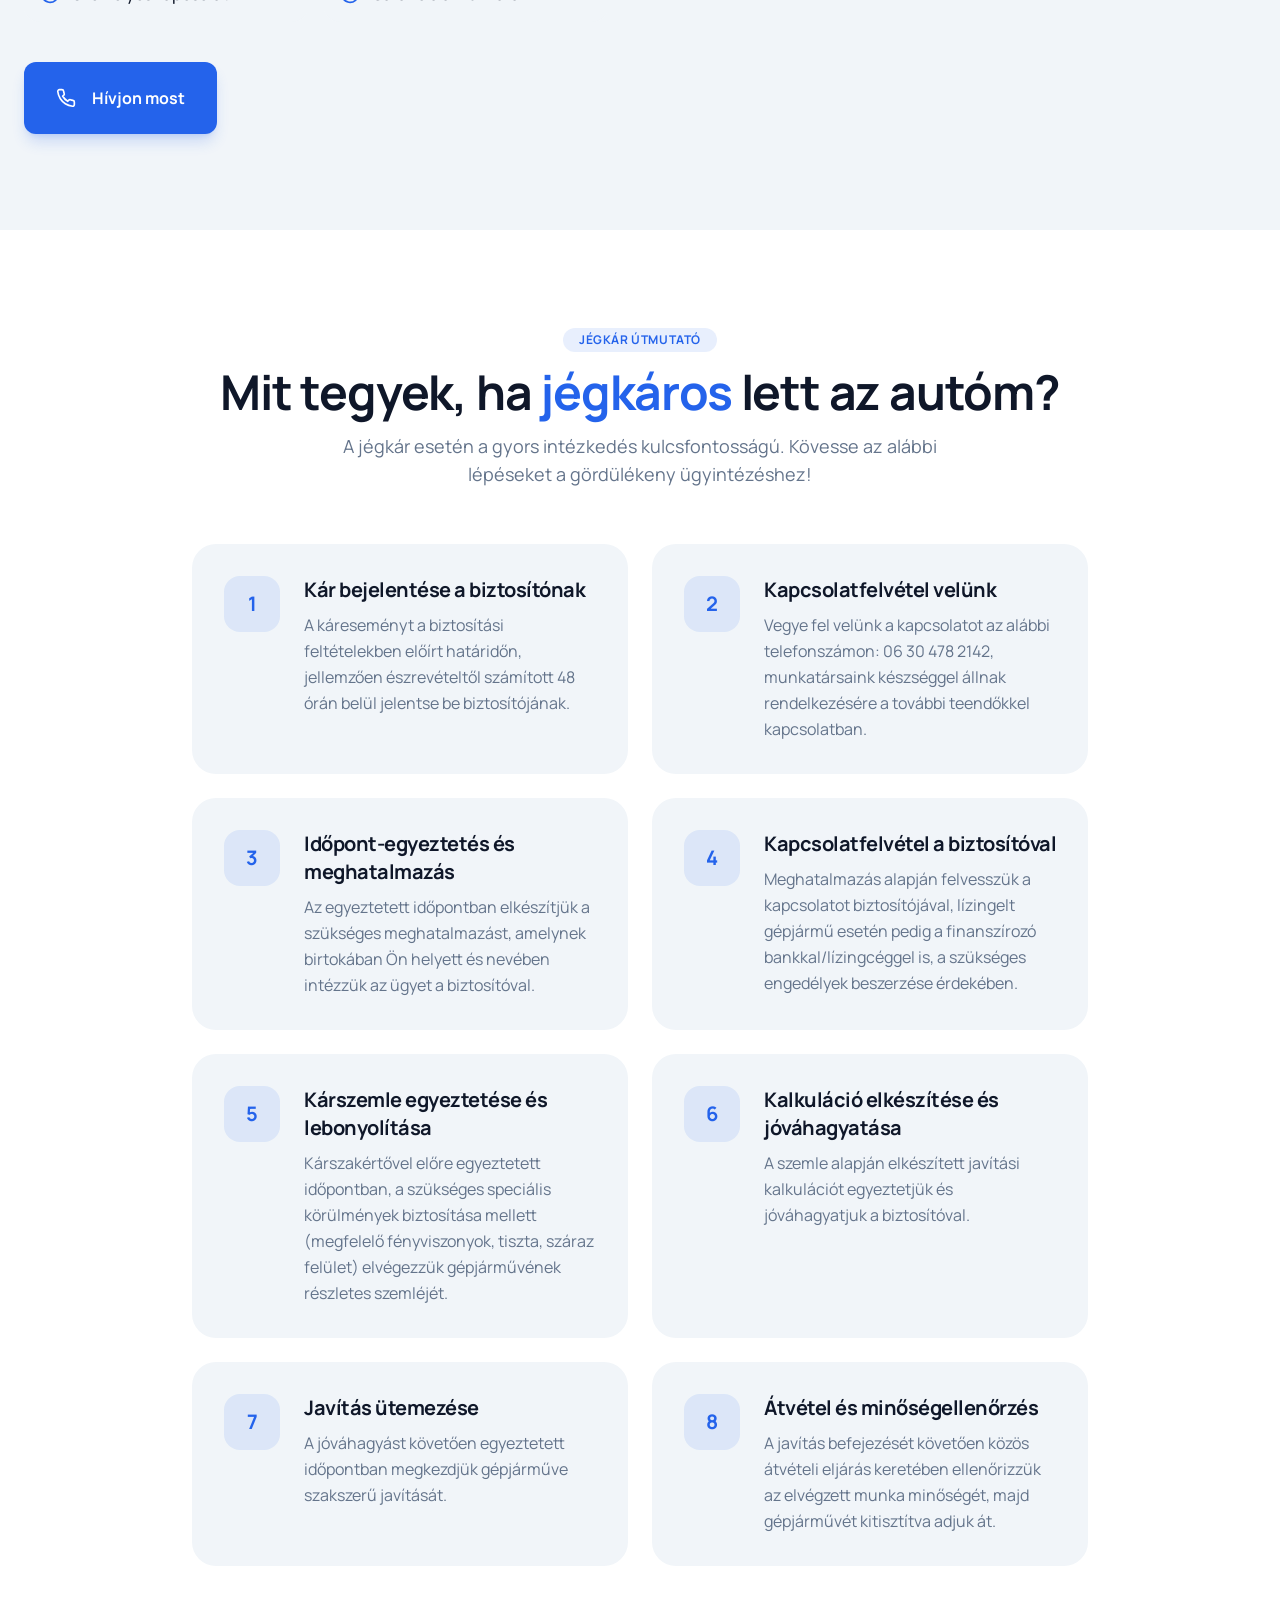
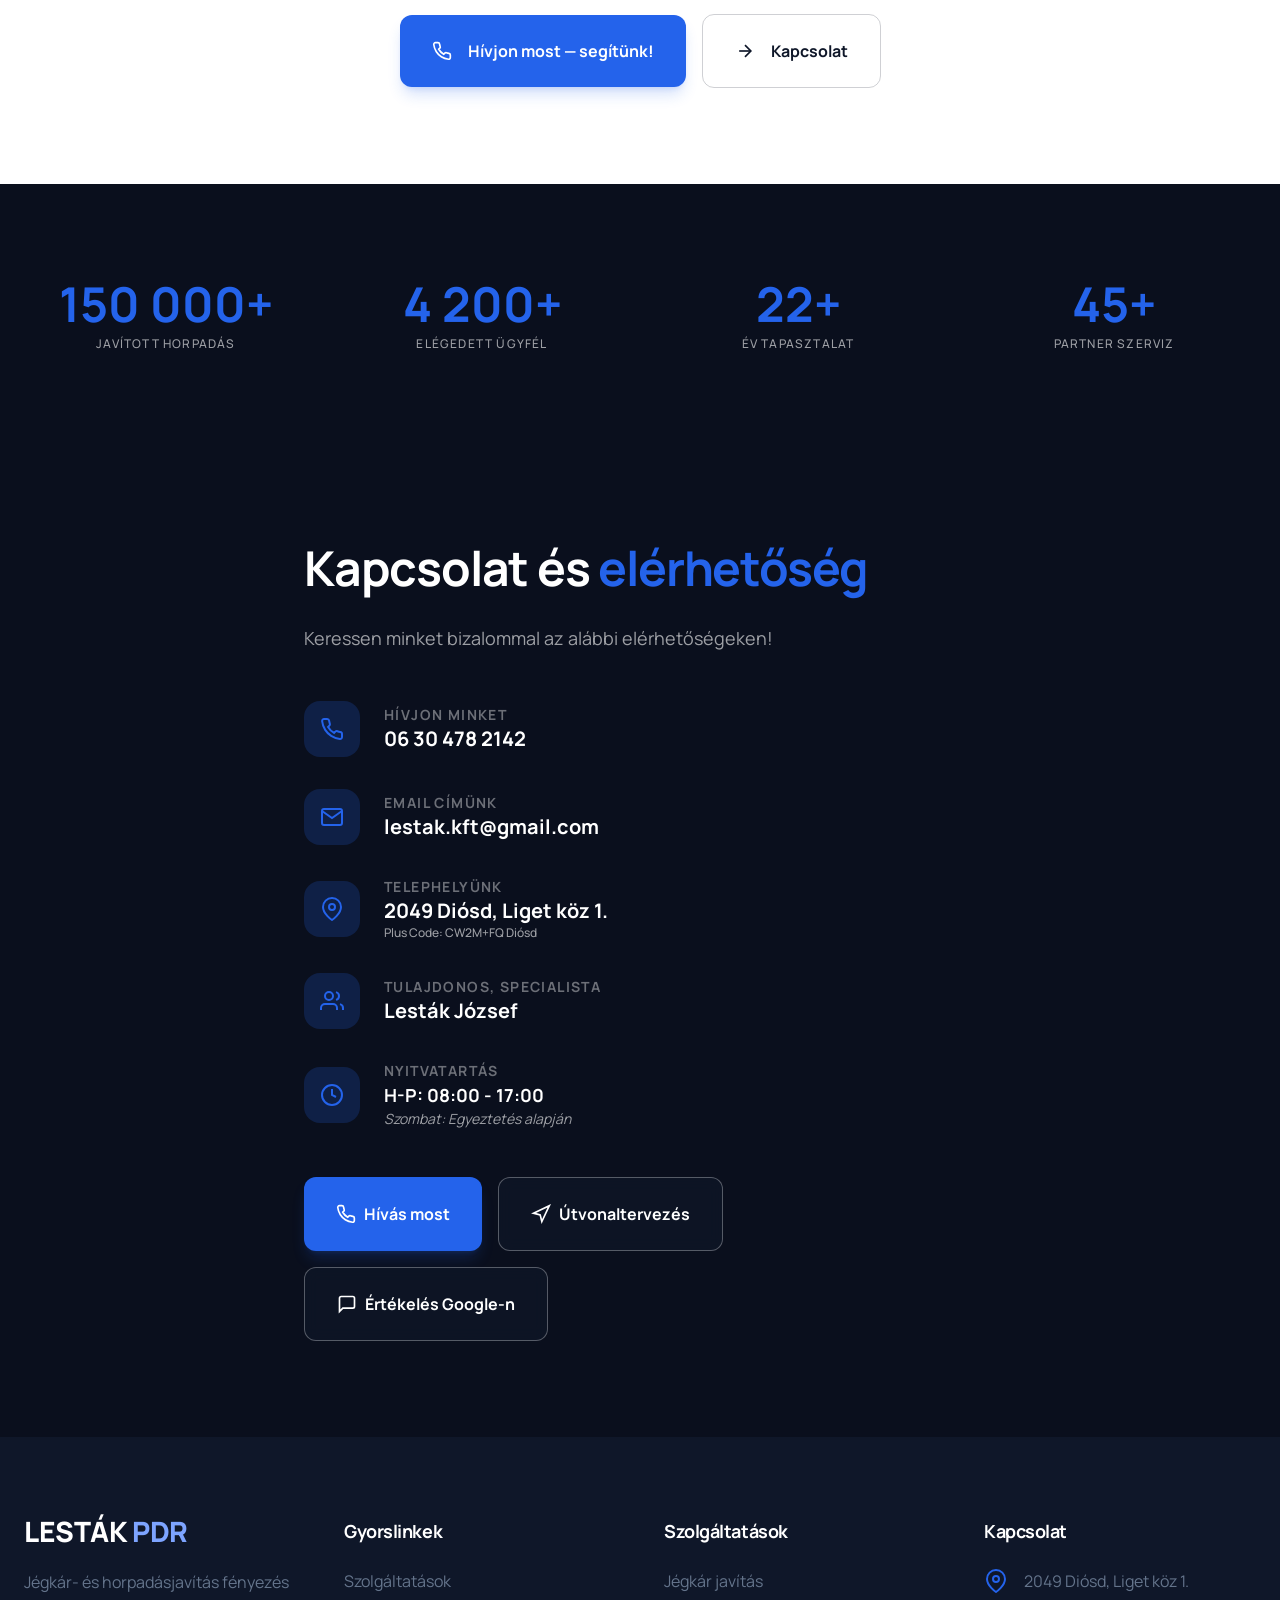
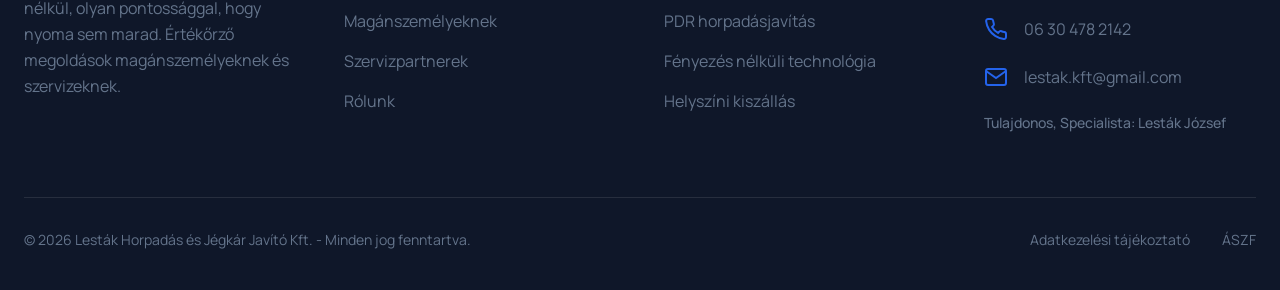
==== commit 794cbe2b: "Add files via upload" ====
--- a/index.html
+++ b/index.html
@@ -77,7 +77,7 @@
   <!-- Navbar -->
   <nav id="navbar" class="fixed top-0 left-0 right-0 z-50 transition-all duration-300 px-6 py-4 bg-transparent">
     <div class="max-w-7xl mx-auto flex items-center justify-between">
-      <a href="/" class="brand-logo brand-logo--nav" aria-label="Lesták PDR – főoldal"><img class="brand-mark brand-mark--light" src="/assets/logo-mark.png" alt="" width="406" height="354" /><img class="brand-mark brand-mark--dark" src="/assets/logo-mark-dark.png" alt="" width="406" height="354" /><span class="brand-word">LESTÁK <b class="lg-b">PDR</b></span></a>
+      <a href="/" class="brand-logo brand-logo--nav" aria-label="Lesták PDR – főoldal"><img class="brand-mark brand-mark--light" src="/assets/logo-mark.png" alt="" width="406" height="354" /><span class="brand-word">LESTÁK <b class="lg-b">PDR</b></span></a>
 
       <div class="hidden xl:flex items-center gap-6">
         <a href="#galeria" class="whitespace-nowrap text-sm font-medium hover:text-accent transition-colors">Galéria</a>
@@ -781,7 +781,7 @@
   <footer class="bg-primary text-primary-foreground pt-20 pb-10 px-6">
     <div class="max-w-7xl mx-auto grid grid-cols-1 md:grid-cols-2 lg:grid-cols-4 gap-12 mb-16">
       <div class="flex flex-col gap-6">
-        <a href="/" class="brand-logo brand-logo--foot" aria-label="Lesták PDR – főoldal"><img class="brand-mark brand-mark--light" src="/assets/logo-mark.png" alt="" width="406" height="354" /><img class="brand-mark brand-mark--dark" src="/assets/logo-mark-dark.png" alt="" width="406" height="354" /><span class="brand-word">LESTÁK <b class="lg-b">PDR</b></span></a>
+        <a href="/" class="brand-logo brand-logo--foot" aria-label="Lesták PDR – főoldal"><img class="brand-mark brand-mark--light" src="/assets/logo-mark.png" alt="" width="406" height="354" /><span class="brand-word">LESTÁK <b class="lg-b">PDR</b></span></a>
         <p class="text-muted-foreground leading-relaxed">Jégkár- és horpadásjavítás fényezés nélkül, olyan pontossággal, hogy nyoma sem marad. Értékőrző megoldások magánszemélyeknek és szervizeknek.</p>
       </div>
 
--- a/assets/styles.css
+++ b/assets/styles.css
@@ -1,2 +1,2 @@
 /*! tailwindcss v4.3.3 | MIT License | https://tailwindcss.com */
-@layer properties{@supports (((-webkit-hyphens:none)) and (not (margin-trim:inline))) or ((-moz-orient:inline) and (not (color:rgb(from red r g b)))){*,:before,:after,::backdrop{--tw-translate-x:0;--tw-translate-y:0;--tw-translate-z:0;--tw-rotate-x:initial;--tw-rotate-y:initial;--tw-rotate-z:initial;--tw-skew-x:initial;--tw-skew-y:initial;--tw-space-y-reverse:0;--tw-border-style:solid;--tw-gradient-position:initial;--tw-gradient-from:#0000;--tw-gradient-via:#0000;--tw-gradient-to:#0000;--tw-gradient-stops:initial;--tw-gradient-via-stops:initial;--tw-gradient-from-position:0%;--tw-gradient-via-position:50%;--tw-gradient-to-position:100%;--tw-leading:initial;--tw-font-weight:initial;--tw-tracking:initial;--tw-shadow:0 0 #0000;--tw-shadow-color:initial;--tw-shadow-alpha:100%;--tw-inset-shadow:0 0 #0000;--tw-inset-shadow-color:initial;--tw-inset-shadow-alpha:100%;--tw-ring-color:initial;--tw-ring-shadow:0 0 #0000;--tw-inset-ring-color:initial;--tw-inset-ring-shadow:0 0 #0000;--tw-ring-inset:initial;--tw-ring-offset-width:0px;--tw-ring-offset-color:#fff;--tw-ring-offset-shadow:0 0 #0000;--tw-blur:initial;--tw-brightness:initial;--tw-contrast:initial;--tw-grayscale:initial;--tw-hue-rotate:initial;--tw-invert:initial;--tw-opacity:initial;--tw-saturate:initial;--tw-sepia:initial;--tw-drop-shadow:initial;--tw-drop-shadow-color:initial;--tw-drop-shadow-alpha:100%;--tw-drop-shadow-size:initial;--tw-backdrop-blur:initial;--tw-backdrop-brightness:initial;--tw-backdrop-contrast:initial;--tw-backdrop-grayscale:initial;--tw-backdrop-hue-rotate:initial;--tw-backdrop-invert:initial;--tw-backdrop-opacity:initial;--tw-backdrop-saturate:initial;--tw-backdrop-sepia:initial;--tw-duration:initial;--tw-ease:initial;--tw-scale-x:1;--tw-scale-y:1;--tw-scale-z:1}}}@layer theme{:root,:host{--font-sans:"Manrope", ui-sans-serif, system-ui, sans-serif;--font-mono:ui-monospace, SFMono-Regular, Menlo, Monaco, Consolas, "Liberation Mono", "Courier New", monospace;--color-yellow-400:oklch(85.2% .199 91.936);--color-green-500:oklch(72.3% .219 149.579);--color-green-600:oklch(62.7% .194 149.214);--color-black:#000;--color-white:#fff;--spacing:.25rem;--container-2xl:42rem;--container-3xl:48rem;--container-4xl:56rem;--container-5xl:64rem;--container-6xl:72rem;--container-7xl:80rem;--text-xs:.75rem;--text-xs--line-height:calc(1 / .75);--text-sm:.875rem;--text-sm--line-height:calc(1.25 / .875);--text-base:1rem;--text-base--line-height:calc(1.5 / 1);--text-lg:1.125rem;--text-lg--line-height:calc(1.75 / 1.125);--text-xl:1.25rem;--text-xl--line-height:calc(1.75 / 1.25);--text-2xl:1.5rem;--text-2xl--line-height:calc(2 / 1.5);--text-3xl:1.875rem;--text-3xl--line-height:calc(2.25 / 1.875);--text-4xl:2.25rem;--text-4xl--line-height:calc(2.5 / 2.25);--text-5xl:3rem;--text-5xl--line-height:1;--text-7xl:4.5rem;--text-7xl--line-height:1;--font-weight-medium:500;--font-weight-semibold:600;--font-weight-bold:700;--font-weight-black:900;--tracking-tighter:-.05em;--tracking-tight:-.025em;--tracking-wider:.05em;--tracking-widest:.1em;--leading-snug:1.375;--leading-relaxed:1.625;--radius-xl:.75rem;--radius-2xl:1rem;--radius-3xl:1.5rem;--ease-in-out:cubic-bezier(.4, 0, .2, 1);--blur-sm:8px;--blur-md:12px;--blur-xl:24px;--blur-2xl:40px;--aspect-video:16 / 9;--default-transition-duration:.15s;--default-transition-timing-function:cubic-bezier(.4, 0, .2, 1);--default-font-family:var(--font-sans);--default-mono-font-family:var(--font-mono);--color-border:hsl(var(--border));--color-background:hsl(var(--background));--color-foreground:hsl(var(--foreground));--color-primary:hsl(var(--primary));--color-primary-foreground:hsl(var(--primary-foreground));--color-secondary:hsl(var(--secondary));--color-muted:hsl(var(--muted));--color-muted-foreground:hsl(var(--muted-foreground));--color-accent:hsl(var(--accent));--font-heading:"Manrope", ui-sans-serif, system-ui, sans-serif}}@layer base{*,:after,:before,::backdrop{box-sizing:border-box;border:0 solid;margin:0;padding:0}::file-selector-button{box-sizing:border-box;border:0 solid;margin:0;padding:0}html,:host{-webkit-text-size-adjust:100%;tab-size:4;line-height:1.5;font-family:var(--default-font-family,-apple-system, BlinkMacSystemFont, "Segoe UI", Roboto, "Helvetica Neue", "Noto Sans", Arial, sans-serif, "Apple Color Emoji", "Segoe UI Emoji", "Segoe UI Symbol", "Noto Color Emoji");font-feature-settings:var(--default-font-feature-settings,normal);font-variation-settings:var(--default-font-variation-settings,normal);-webkit-tap-highlight-color:transparent}hr{height:0;color:inherit;border-top-width:1px}abbr:where([title]){-webkit-text-decoration:underline dotted;text-decoration:underline dotted}h1,h2,h3,h4,h5,h6{font-size:inherit;font-weight:inherit}a{color:inherit;-webkit-text-decoration:inherit;-webkit-text-decoration:inherit;-webkit-text-decoration:inherit;text-decoration:inherit}b,strong{font-weight:bolder}code,kbd,samp,pre{font-family:var(--default-mono-font-family,ui-monospace, SFMono-Regular, Menlo, Monaco, Consolas, "Liberation Mono", "Courier New", monospace);font-feature-settings:var(--default-mono-font-feature-settings,normal);font-variation-settings:var(--default-mono-font-variation-settings,normal);font-size:1em}small{font-size:80%}sub,sup{vertical-align:baseline;font-size:75%;line-height:0;position:relative}sub{bottom:-.25em}sup{top:-.5em}table{text-indent:0;border-color:inherit;border-collapse:collapse}:-moz-focusring:where(:not(iframe)){outline:auto}progress{vertical-align:baseline}summary{display:list-item}ol,ul,menu{list-style:none}img,svg,video,canvas,audio,iframe,embed,object{vertical-align:middle;display:block}img,video{max-width:100%;height:auto}button,input,select,optgroup,textarea{font:inherit;font-feature-settings:inherit;font-variation-settings:inherit;letter-spacing:inherit;color:inherit;opacity:1;background-color:#0000;border-radius:0}::file-selector-button{font:inherit;font-feature-settings:inherit;font-variation-settings:inherit;letter-spacing:inherit;color:inherit;opacity:1;background-color:#0000;border-radius:0}:where(select:is([multiple],[size])) optgroup{font-weight:bolder}:where(select:is([multiple],[size])) optgroup option{padding-inline-start:20px}::file-selector-button{margin-inline-end:4px}::placeholder{opacity:1}@supports (not ((-webkit-appearance:-apple-pay-button))) or (contain-intrinsic-size:1px){::placeholder{color:currentColor}@supports (color:color-mix(in lab, red, red)){::placeholder{color:color-mix(in oklab, currentcolor 50%, transparent)}}}textarea{resize:vertical}::-webkit-search-decoration{-webkit-appearance:none}::-webkit-date-and-time-value{min-height:1lh;text-align:inherit}::-webkit-datetime-edit{display:inline-flex}::-webkit-datetime-edit-fields-wrapper{padding:0}::-webkit-datetime-edit{padding-block:0}::-webkit-datetime-edit-year-field{padding-block:0}::-webkit-datetime-edit-month-field{padding-block:0}::-webkit-datetime-edit-day-field{padding-block:0}::-webkit-datetime-edit-hour-field{padding-block:0}::-webkit-datetime-edit-minute-field{padding-block:0}::-webkit-datetime-edit-second-field{padding-block:0}::-webkit-datetime-edit-millisecond-field{padding-block:0}::-webkit-datetime-edit-meridiem-field{padding-block:0}::-webkit-calendar-picker-indicator{line-height:1}:-moz-ui-invalid{box-shadow:none}button,input:where([type=button],[type=reset],[type=submit]){appearance:button}::file-selector-button{appearance:button}::-webkit-inner-spin-button{height:auto}::-webkit-outer-spin-button{height:auto}[hidden]:where(:not([hidden=until-found])){display:none!important}*{border-color:hsl(var(--border))}html{scroll-behavior:smooth;scroll-padding-top:90px}body{font-family:var(--font-sans);background-color:hsl(var(--background));color:hsl(var(--foreground))}h1,h2,h3,h4,h5,h6{font-family:var(--font-heading);letter-spacing:-.025em;font-weight:700}}@layer components{.btn{justify-content:center;align-items:center;gap:calc(var(--spacing) * 2);border-radius:var(--radius-xl);--tw-font-weight:var(--font-weight-bold);font-weight:var(--font-weight-bold);white-space:nowrap;transition-property:all;transition-timing-function:var(--tw-ease,var(--default-transition-timing-function));transition-duration:var(--tw-duration,var(--default-transition-duration));--tw-duration:.2s;transition-duration:.2s;display:inline-flex}.btn-lg{padding-inline:calc(var(--spacing) * 10);padding-block:calc(var(--spacing) * 7);font-size:var(--text-lg);line-height:var(--tw-leading,var(--text-lg--line-height))}.btn-md{padding-inline:calc(var(--spacing) * 8);padding-block:calc(var(--spacing) * 6);font-size:var(--text-base);line-height:var(--tw-leading,var(--text-base--line-height))}.btn-sm{height:calc(var(--spacing) * 10);padding-inline:calc(var(--spacing) * 6);font-size:var(--text-sm);line-height:var(--tw-leading,var(--text-sm--line-height))}.btn-primary{background-color:var(--color-accent);color:var(--color-white);--tw-shadow:0 10px 15px -3px var(--tw-shadow-color,#0000001a), 0 4px 6px -4px var(--tw-shadow-color,#0000001a);box-shadow:var(--tw-inset-shadow), var(--tw-inset-ring-shadow), var(--tw-ring-offset-shadow), var(--tw-ring-shadow), var(--tw-shadow);--tw-shadow-color:color-mix(in srgb, hsl(var(--accent)) 20%, transparent)}@supports (color:color-mix(in lab, red, red)){.btn-primary{--tw-shadow-color:color-mix(in oklab, color-mix(in oklab, var(--color-accent) 20%, transparent) var(--tw-shadow-alpha), transparent)}}@media (hover:hover){.btn-primary:hover{background-color:color-mix(in srgb, hsl(var(--accent)) 90%, transparent)}@supports (color:color-mix(in lab, red, red)){.btn-primary:hover{background-color:color-mix(in oklab, var(--color-accent) 90%, transparent)}}}.btn-outline{border-style:var(--tw-border-style);border-width:1px;border-color:color-mix(in srgb, hsl(var(--primary)) 20%, transparent)}@supports (color:color-mix(in lab, red, red)){.btn-outline{border-color:color-mix(in oklab, var(--color-primary) 20%, transparent)}}.btn-outline{color:var(--color-primary)}@media (hover:hover){.btn-outline:hover{background-color:color-mix(in srgb, hsl(var(--primary)) 5%, transparent)}@supports (color:color-mix(in lab, red, red)){.btn-outline:hover{background-color:color-mix(in oklab, var(--color-primary) 5%, transparent)}}}.btn-outline-accent{border-style:var(--tw-border-style);border-width:1px;border-color:var(--color-accent);color:var(--color-accent)}@media (hover:hover){.btn-outline-accent:hover{background-color:var(--color-accent);color:var(--color-white)}}.btn-ghost{border-style:var(--tw-border-style);border-width:1px;border-color:#ffffff4d}@supports (color:color-mix(in lab, red, red)){.btn-ghost{border-color:color-mix(in oklab, var(--color-white) 30%, transparent)}}.btn-ghost{background-color:color-mix(in srgb, hsl(var(--primary)) 70%, transparent)}@supports (color:color-mix(in lab, red, red)){.btn-ghost{background-color:color-mix(in oklab, var(--color-primary) 70%, transparent)}}.btn-ghost{color:var(--color-white);--tw-backdrop-blur:blur(var(--blur-sm));-webkit-backdrop-filter:var(--tw-backdrop-blur,) var(--tw-backdrop-brightness,) var(--tw-backdrop-contrast,) var(--tw-backdrop-grayscale,) var(--tw-backdrop-hue-rotate,) var(--tw-backdrop-invert,) var(--tw-backdrop-opacity,) var(--tw-backdrop-saturate,) var(--tw-backdrop-sepia,);backdrop-filter:var(--tw-backdrop-blur,) var(--tw-backdrop-brightness,) var(--tw-backdrop-contrast,) var(--tw-backdrop-grayscale,) var(--tw-backdrop-hue-rotate,) var(--tw-backdrop-invert,) var(--tw-backdrop-opacity,) var(--tw-backdrop-saturate,) var(--tw-backdrop-sepia,)}@media (hover:hover){.btn-ghost:hover{background-color:color-mix(in srgb, hsl(var(--primary)) 80%, transparent)}@supports (color:color-mix(in lab, red, red)){.btn-ghost:hover{background-color:color-mix(in oklab, var(--color-primary) 80%, transparent)}}}}@layer utilities{.absolute{position:absolute}.fixed{position:fixed}.relative{position:relative}.inset-0{inset:0}.top-0{top:0}.top-4{top:calc(var(--spacing) * 4)}.top-6{top:calc(var(--spacing) * 6)}.top-\[72px\]{top:72px}.right-0{right:0}.right-6{right:calc(var(--spacing) * 6)}.bottom-6{bottom:calc(var(--spacing) * 6)}.left-0{left:0}.left-4{left:calc(var(--spacing) * 4)}.left-6{left:calc(var(--spacing) * 6)}.z-0{z-index:0}.z-10{z-index:10}.z-40{z-index:40}.z-50{z-index:50}.order-1{order:1}.order-2{order:2}.mx-auto{margin-inline:auto}.mt-1{margin-top:var(--spacing)}.mt-8{margin-top:calc(var(--spacing) * 8)}.mt-10{margin-top:calc(var(--spacing) * 10)}.mt-12{margin-top:calc(var(--spacing) * 12)}.mt-auto{margin-top:auto}.mr-2{margin-right:calc(var(--spacing) * 2)}.mb-1{margin-bottom:var(--spacing)}.mb-2{margin-bottom:calc(var(--spacing) * 2)}.mb-4{margin-bottom:calc(var(--spacing) * 4)}.mb-6{margin-bottom:calc(var(--spacing) * 6)}.mb-8{margin-bottom:calc(var(--spacing) * 8)}.mb-10{margin-bottom:calc(var(--spacing) * 10)}.mb-12{margin-bottom:calc(var(--spacing) * 12)}.mb-14{margin-bottom:calc(var(--spacing) * 14)}.mb-16{margin-bottom:calc(var(--spacing) * 16)}.ml-1{margin-left:var(--spacing)}.ml-2{margin-left:calc(var(--spacing) * 2)}.block{display:block}.flex{display:flex}.grid{display:grid}.hidden{display:none}.inline-block{display:inline-block}.inline-flex{display:inline-flex}.aspect-\[4\/3\]{aspect-ratio:4/3}.aspect-\[4\/5\]{aspect-ratio:4/5}.aspect-square{aspect-ratio:1}.aspect-video{aspect-ratio:var(--aspect-video)}.h-4{height:calc(var(--spacing) * 4)}.h-5{height:calc(var(--spacing) * 5)}.h-6{height:calc(var(--spacing) * 6)}.h-8{height:calc(var(--spacing) * 8)}.h-10{height:calc(var(--spacing) * 10)}.h-14{height:calc(var(--spacing) * 14)}.h-48{height:calc(var(--spacing) * 48)}.h-auto{height:auto}.h-fit{height:fit-content}.h-full{height:100%}.h-screen{height:100vh}.min-h-screen{min-height:100vh}.w-4{width:calc(var(--spacing) * 4)}.w-5{width:calc(var(--spacing) * 5)}.w-6{width:calc(var(--spacing) * 6)}.w-8{width:calc(var(--spacing) * 8)}.w-10{width:calc(var(--spacing) * 10)}.w-14{width:calc(var(--spacing) * 14)}.w-full{width:100%}.max-w-2xl{max-width:var(--container-2xl)}.max-w-3xl{max-width:var(--container-3xl)}.max-w-4xl{max-width:var(--container-4xl)}.max-w-5xl{max-width:var(--container-5xl)}.max-w-6xl{max-width:var(--container-6xl)}.max-w-7xl{max-width:var(--container-7xl)}.shrink-0{flex-shrink:0}.translate-x-0{--tw-translate-x:0px;translate:var(--tw-translate-x) var(--tw-translate-y)}.translate-x-full{--tw-translate-x:100%;translate:var(--tw-translate-x) var(--tw-translate-y)}.transform{transform:var(--tw-rotate-x,) var(--tw-rotate-y,) var(--tw-rotate-z,) var(--tw-skew-x,) var(--tw-skew-y,)}.cursor-pointer{cursor:pointer}.cursor-zoom-in{cursor:zoom-in}.list-disc{list-style-type:disc}.grid-cols-1{grid-template-columns:repeat(1,minmax(0,1fr))}.grid-cols-2{grid-template-columns:repeat(2,minmax(0,1fr))}.flex-col{flex-direction:column}.flex-wrap{flex-wrap:wrap}.items-center{align-items:center}.items-end{align-items:flex-end}.items-start{align-items:flex-start}.justify-between{justify-content:space-between}.justify-center{justify-content:center}.gap-0\.5{gap:calc(var(--spacing) * .5)}.gap-1{gap:var(--spacing)}.gap-2{gap:calc(var(--spacing) * 2)}.gap-3{gap:calc(var(--spacing) * 3)}.gap-4{gap:calc(var(--spacing) * 4)}.gap-6{gap:calc(var(--spacing) * 6)}.gap-8{gap:calc(var(--spacing) * 8)}.gap-12{gap:calc(var(--spacing) * 12)}.gap-16{gap:calc(var(--spacing) * 16)}:where(.space-y-2>:not(:last-child)){--tw-space-y-reverse:0;margin-block-start:calc(calc(var(--spacing) * 2) * var(--tw-space-y-reverse));margin-block-end:calc(calc(var(--spacing) * 2) * calc(1 - var(--tw-space-y-reverse)))}:where(.space-y-3>:not(:last-child)){--tw-space-y-reverse:0;margin-block-start:calc(calc(var(--spacing) * 3) * var(--tw-space-y-reverse));margin-block-end:calc(calc(var(--spacing) * 3) * calc(1 - var(--tw-space-y-reverse)))}:where(.space-y-4>:not(:last-child)){--tw-space-y-reverse:0;margin-block-start:calc(calc(var(--spacing) * 4) * var(--tw-space-y-reverse));margin-block-end:calc(calc(var(--spacing) * 4) * calc(1 - var(--tw-space-y-reverse)))}:where(.space-y-6>:not(:last-child)){--tw-space-y-reverse:0;margin-block-start:calc(calc(var(--spacing) * 6) * var(--tw-space-y-reverse));margin-block-end:calc(calc(var(--spacing) * 6) * calc(1 - var(--tw-space-y-reverse)))}:where(.space-y-8>:not(:last-child)){--tw-space-y-reverse:0;margin-block-start:calc(calc(var(--spacing) * 8) * var(--tw-space-y-reverse));margin-block-end:calc(calc(var(--spacing) * 8) * calc(1 - var(--tw-space-y-reverse)))}:where(.space-y-10>:not(:last-child)){--tw-space-y-reverse:0;margin-block-start:calc(calc(var(--spacing) * 10) * var(--tw-space-y-reverse));margin-block-end:calc(calc(var(--spacing) * 10) * calc(1 - var(--tw-space-y-reverse)))}.overflow-hidden{overflow:hidden}.overflow-y-auto{overflow-y:auto}.rounded{border-radius:.25rem}.rounded-2xl{border-radius:var(--radius-2xl)}.rounded-3xl{border-radius:var(--radius-3xl)}.rounded-full{border-radius:3.40282e38px}.rounded-xl{border-radius:var(--radius-xl)}.border{border-style:var(--tw-border-style);border-width:1px}.border-t{border-top-style:var(--tw-border-style);border-top-width:1px}.border-b{border-bottom-style:var(--tw-border-style);border-bottom-width:1px}.border-l{border-left-style:var(--tw-border-style);border-left-width:1px}.border-none{--tw-border-style:none;border-style:none}.border-accent{border-color:var(--color-accent)}.border-accent\/10{border-color:color-mix(in srgb, hsl(var(--accent)) 10%, transparent)}@supports (color:color-mix(in lab, red, red)){.border-accent\/10{border-color:color-mix(in oklab, var(--color-accent) 10%, transparent)}}.border-border{border-color:var(--color-border)}.border-border\/50{border-color:color-mix(in srgb, hsl(var(--border)) 50%, transparent)}@supports (color:color-mix(in lab, red, red)){.border-border\/50{border-color:color-mix(in oklab, var(--color-border) 50%, transparent)}}.border-green-500\/20{border-color:#00c75833}@supports (color:color-mix(in lab, red, red)){.border-green-500\/20{border-color:color-mix(in oklab, var(--color-green-500) 20%, transparent)}}.border-primary\/20{border-color:color-mix(in srgb, hsl(var(--primary)) 20%, transparent)}@supports (color:color-mix(in lab, red, red)){.border-primary\/20{border-color:color-mix(in oklab, var(--color-primary) 20%, transparent)}}.border-white\/10{border-color:#ffffff1a}@supports (color:color-mix(in lab, red, red)){.border-white\/10{border-color:color-mix(in oklab, var(--color-white) 10%, transparent)}}.border-white\/20{border-color:#fff3}@supports (color:color-mix(in lab, red, red)){.border-white\/20{border-color:color-mix(in oklab, var(--color-white) 20%, transparent)}}.bg-accent{background-color:var(--color-accent)}.bg-accent\/5{background-color:color-mix(in srgb, hsl(var(--accent)) 5%, transparent)}@supports (color:color-mix(in lab, red, red)){.bg-accent\/5{background-color:color-mix(in oklab, var(--color-accent) 5%, transparent)}}.bg-accent\/10{background-color:color-mix(in srgb, hsl(var(--accent)) 10%, transparent)}@supports (color:color-mix(in lab, red, red)){.bg-accent\/10{background-color:color-mix(in oklab, var(--color-accent) 10%, transparent)}}.bg-accent\/20{background-color:color-mix(in srgb, hsl(var(--accent)) 20%, transparent)}@supports (color:color-mix(in lab, red, red)){.bg-accent\/20{background-color:color-mix(in oklab, var(--color-accent) 20%, transparent)}}.bg-background{background-color:var(--color-background)}.bg-background\/80{background-color:color-mix(in srgb, hsl(var(--background)) 80%, transparent)}@supports (color:color-mix(in lab, red, red)){.bg-background\/80{background-color:color-mix(in oklab, var(--color-background) 80%, transparent)}}.bg-background\/98{background-color:color-mix(in srgb, hsl(var(--background)) 98%, transparent)}@supports (color:color-mix(in lab, red, red)){.bg-background\/98{background-color:color-mix(in oklab, var(--color-background) 98%, transparent)}}.bg-black\/70{background-color:#000000b3}@supports (color:color-mix(in lab, red, red)){.bg-black\/70{background-color:color-mix(in oklab, var(--color-black) 70%, transparent)}}.bg-green-500\/10{background-color:#00c7581a}@supports (color:color-mix(in lab, red, red)){.bg-green-500\/10{background-color:color-mix(in oklab, var(--color-green-500) 10%, transparent)}}.bg-muted{background-color:var(--color-muted)}.bg-primary{background-color:var(--color-primary)}.bg-primary\/40{background-color:color-mix(in srgb, hsl(var(--primary)) 40%, transparent)}@supports (color:color-mix(in lab, red, red)){.bg-primary\/40{background-color:color-mix(in oklab, var(--color-primary) 40%, transparent)}}.bg-secondary{background-color:var(--color-secondary)}.bg-transparent{background-color:#0000}.bg-white{background-color:var(--color-white)}.bg-white\/5{background-color:#ffffff0d}@supports (color:color-mix(in lab, red, red)){.bg-white\/5{background-color:color-mix(in oklab, var(--color-white) 5%, transparent)}}.bg-white\/10{background-color:#ffffff1a}@supports (color:color-mix(in lab, red, red)){.bg-white\/10{background-color:color-mix(in oklab, var(--color-white) 10%, transparent)}}.bg-white\/90{background-color:#ffffffe6}@supports (color:color-mix(in lab, red, red)){.bg-white\/90{background-color:color-mix(in oklab, var(--color-white) 90%, transparent)}}.bg-gradient-to-r{--tw-gradient-position:to right in oklab;background-image:linear-gradient(var(--tw-gradient-stops))}.bg-gradient-to-t{--tw-gradient-position:to top in oklab;background-image:linear-gradient(var(--tw-gradient-stops))}.from-background{--tw-gradient-from:var(--color-background);--tw-gradient-stops:var(--tw-gradient-via-stops,var(--tw-gradient-position), var(--tw-gradient-from) var(--tw-gradient-from-position), var(--tw-gradient-to) var(--tw-gradient-to-position))}.from-primary\/90{--tw-gradient-from:color-mix(in srgb, hsl(var(--primary)) 90%, transparent)}@supports (color:color-mix(in lab, red, red)){.from-primary\/90{--tw-gradient-from:color-mix(in oklab, var(--color-primary) 90%, transparent)}}.from-primary\/90{--tw-gradient-stops:var(--tw-gradient-via-stops,var(--tw-gradient-position), var(--tw-gradient-from) var(--tw-gradient-from-position), var(--tw-gradient-to) var(--tw-gradient-to-position))}.via-background\/60{--tw-gradient-via:color-mix(in srgb, hsl(var(--background)) 60%, transparent)}@supports (color:color-mix(in lab, red, red)){.via-background\/60{--tw-gradient-via:color-mix(in oklab, var(--color-background) 60%, transparent)}}.via-background\/60{--tw-gradient-via-stops:var(--tw-gradient-position), var(--tw-gradient-from) var(--tw-gradient-from-position), var(--tw-gradient-via) var(--tw-gradient-via-position), var(--tw-gradient-to) var(--tw-gradient-to-position);--tw-gradient-stops:var(--tw-gradient-via-stops)}.via-primary\/40{--tw-gradient-via:color-mix(in srgb, hsl(var(--primary)) 40%, transparent)}@supports (color:color-mix(in lab, red, red)){.via-primary\/40{--tw-gradient-via:color-mix(in oklab, var(--color-primary) 40%, transparent)}}.via-primary\/40{--tw-gradient-via-stops:var(--tw-gradient-position), var(--tw-gradient-from) var(--tw-gradient-from-position), var(--tw-gradient-via) var(--tw-gradient-via-position), var(--tw-gradient-to) var(--tw-gradient-to-position);--tw-gradient-stops:var(--tw-gradient-via-stops)}.to-transparent{--tw-gradient-to:transparent;--tw-gradient-stops:var(--tw-gradient-via-stops,var(--tw-gradient-position), var(--tw-gradient-from) var(--tw-gradient-from-position), var(--tw-gradient-to) var(--tw-gradient-to-position))}.object-contain{object-fit:contain}.object-cover{object-fit:cover}.p-0{padding:0}.p-2{padding:calc(var(--spacing) * 2)}.p-2\.5{padding:calc(var(--spacing) * 2.5)}.p-3{padding:calc(var(--spacing) * 3)}.p-4{padding:calc(var(--spacing) * 4)}.p-6{padding:calc(var(--spacing) * 6)}.p-8{padding:calc(var(--spacing) * 8)}.px-4{padding-inline:calc(var(--spacing) * 4)}.px-5{padding-inline:calc(var(--spacing) * 5)}.px-6{padding-inline:calc(var(--spacing) * 6)}.px-8{padding-inline:calc(var(--spacing) * 8)}.px-10{padding-inline:calc(var(--spacing) * 10)}.py-1{padding-block:var(--spacing)}.py-1\.5{padding-block:calc(var(--spacing) * 1.5)}.py-2{padding-block:calc(var(--spacing) * 2)}.py-3{padding-block:calc(var(--spacing) * 3)}.py-4{padding-block:calc(var(--spacing) * 4)}.py-6{padding-block:calc(var(--spacing) * 6)}.py-7{padding-block:calc(var(--spacing) * 7)}.py-8{padding-block:calc(var(--spacing) * 8)}.py-10{padding-block:calc(var(--spacing) * 10)}.py-16{padding-block:calc(var(--spacing) * 16)}.py-24{padding-block:calc(var(--spacing) * 24)}.pt-0{padding-top:0}.pt-6{padding-top:calc(var(--spacing) * 6)}.pt-8{padding-top:calc(var(--spacing) * 8)}.pt-20{padding-top:calc(var(--spacing) * 20)}.pb-4{padding-bottom:calc(var(--spacing) * 4)}.pb-8{padding-bottom:calc(var(--spacing) * 8)}.pb-10{padding-bottom:calc(var(--spacing) * 10)}.pl-6{padding-left:calc(var(--spacing) * 6)}.pl-8{padding-left:calc(var(--spacing) * 8)}.text-center{text-align:center}.text-left{text-align:left}.font-heading{font-family:var(--font-heading)}.text-2xl{font-size:var(--text-2xl);line-height:var(--tw-leading,var(--text-2xl--line-height))}.text-3xl{font-size:var(--text-3xl);line-height:var(--tw-leading,var(--text-3xl--line-height))}.text-4xl{font-size:var(--text-4xl);line-height:var(--tw-leading,var(--text-4xl--line-height))}.text-5xl{font-size:var(--text-5xl);line-height:var(--tw-leading,var(--text-5xl--line-height))}.text-lg{font-size:var(--text-lg);line-height:var(--tw-leading,var(--text-lg--line-height))}.text-sm{font-size:var(--text-sm);line-height:var(--tw-leading,var(--text-sm--line-height))}.text-xl{font-size:var(--text-xl);line-height:var(--tw-leading,var(--text-xl--line-height))}.text-xs{font-size:var(--text-xs);line-height:var(--tw-leading,var(--text-xs--line-height))}.text-\[10px\]{font-size:10px}.leading-\[1\.1\]{--tw-leading:1.1;line-height:1.1}.leading-\[1\.2\]{--tw-leading:1.2;line-height:1.2}.leading-relaxed{--tw-leading:var(--leading-relaxed);line-height:var(--leading-relaxed)}.leading-snug{--tw-leading:var(--leading-snug);line-height:var(--leading-snug)}.font-black{--tw-font-weight:var(--font-weight-black);font-weight:var(--font-weight-black)}.font-bold{--tw-font-weight:var(--font-weight-bold);font-weight:var(--font-weight-bold)}.font-medium{--tw-font-weight:var(--font-weight-medium);font-weight:var(--font-weight-medium)}.font-semibold{--tw-font-weight:var(--font-weight-semibold);font-weight:var(--font-weight-semibold)}.tracking-tight{--tw-tracking:var(--tracking-tight);letter-spacing:var(--tracking-tight)}.tracking-tighter{--tw-tracking:var(--tracking-tighter);letter-spacing:var(--tracking-tighter)}.tracking-wider{--tw-tracking:var(--tracking-wider);letter-spacing:var(--tracking-wider)}.tracking-widest{--tw-tracking:var(--tracking-widest);letter-spacing:var(--tracking-widest)}.whitespace-normal{white-space:normal}.whitespace-nowrap{white-space:nowrap}.text-accent{color:var(--color-accent)}.text-foreground{color:var(--color-foreground)}.text-green-600{color:var(--color-green-600)}.text-muted-foreground{color:var(--color-muted-foreground)}.text-primary{color:var(--color-primary)}.text-primary-foreground{color:var(--color-primary-foreground)}.text-white{color:var(--color-white)}.text-white\/40{color:#fff6}@supports (color:color-mix(in lab, red, red)){.text-white\/40{color:color-mix(in oklab, var(--color-white) 40%, transparent)}}.text-white\/60{color:#fff9}@supports (color:color-mix(in lab, red, red)){.text-white\/60{color:color-mix(in oklab, var(--color-white) 60%, transparent)}}.text-yellow-400{color:var(--color-yellow-400)}.uppercase{text-transform:uppercase}.italic{font-style:italic}.opacity-0{opacity:0}.opacity-80{opacity:.8}.shadow{--tw-shadow:0 1px 3px 0 var(--tw-shadow-color,#0000001a), 0 1px 2px -1px var(--tw-shadow-color,#0000001a);box-shadow:var(--tw-inset-shadow), var(--tw-inset-ring-shadow), var(--tw-ring-offset-shadow), var(--tw-ring-shadow), var(--tw-shadow)}.shadow-2xl{--tw-shadow:0 25px 50px -12px var(--tw-shadow-color,#00000040);box-shadow:var(--tw-inset-shadow), var(--tw-inset-ring-shadow), var(--tw-ring-offset-shadow), var(--tw-ring-shadow), var(--tw-shadow)}.shadow-lg{--tw-shadow:0 10px 15px -3px var(--tw-shadow-color,#0000001a), 0 4px 6px -4px var(--tw-shadow-color,#0000001a);box-shadow:var(--tw-inset-shadow), var(--tw-inset-ring-shadow), var(--tw-ring-offset-shadow), var(--tw-ring-shadow), var(--tw-shadow)}.shadow-md{--tw-shadow:0 4px 6px -1px var(--tw-shadow-color,#0000001a), 0 2px 4px -2px var(--tw-shadow-color,#0000001a);box-shadow:var(--tw-inset-shadow), var(--tw-inset-ring-shadow), var(--tw-ring-offset-shadow), var(--tw-ring-shadow), var(--tw-shadow)}.shadow-sm{--tw-shadow:0 1px 3px 0 var(--tw-shadow-color,#0000001a), 0 1px 2px -1px var(--tw-shadow-color,#0000001a);box-shadow:var(--tw-inset-shadow), var(--tw-inset-ring-shadow), var(--tw-ring-offset-shadow), var(--tw-ring-shadow), var(--tw-shadow)}.shadow-xl{--tw-shadow:0 20px 25px -5px var(--tw-shadow-color,#0000001a), 0 8px 10px -6px var(--tw-shadow-color,#0000001a);box-shadow:var(--tw-inset-shadow), var(--tw-inset-ring-shadow), var(--tw-ring-offset-shadow), var(--tw-ring-shadow), var(--tw-shadow)}.shadow-accent\/20{--tw-shadow-color:color-mix(in srgb, hsl(var(--accent)) 20%, transparent)}@supports (color:color-mix(in lab, red, red)){.shadow-accent\/20{--tw-shadow-color:color-mix(in oklab, color-mix(in oklab, var(--color-accent) 20%, transparent) var(--tw-shadow-alpha), transparent)}}.shadow-accent\/40{--tw-shadow-color:color-mix(in srgb, hsl(var(--accent)) 40%, transparent)}@supports (color:color-mix(in lab, red, red)){.shadow-accent\/40{--tw-shadow-color:color-mix(in oklab, color-mix(in oklab, var(--color-accent) 40%, transparent) var(--tw-shadow-alpha), transparent)}}.brightness-\[0\.5\]{--tw-brightness:brightness(.5);filter:var(--tw-blur,) var(--tw-brightness,) var(--tw-contrast,) var(--tw-grayscale,) var(--tw-hue-rotate,) var(--tw-invert,) var(--tw-saturate,) var(--tw-sepia,) var(--tw-drop-shadow,)}.backdrop-blur-2xl{--tw-backdrop-blur:blur(var(--blur-2xl));-webkit-backdrop-filter:var(--tw-backdrop-blur,) var(--tw-backdrop-brightness,) var(--tw-backdrop-contrast,) var(--tw-backdrop-grayscale,) var(--tw-backdrop-hue-rotate,) var(--tw-backdrop-invert,) var(--tw-backdrop-opacity,) var(--tw-backdrop-saturate,) var(--tw-backdrop-sepia,);backdrop-filter:var(--tw-backdrop-blur,) var(--tw-backdrop-brightness,) var(--tw-backdrop-contrast,) var(--tw-backdrop-grayscale,) var(--tw-backdrop-hue-rotate,) var(--tw-backdrop-invert,) var(--tw-backdrop-opacity,) var(--tw-backdrop-saturate,) var(--tw-backdrop-sepia,)}.backdrop-blur-md{--tw-backdrop-blur:blur(var(--blur-md));-webkit-backdrop-filter:var(--tw-backdrop-blur,) var(--tw-backdrop-brightness,) var(--tw-backdrop-contrast,) var(--tw-backdrop-grayscale,) var(--tw-backdrop-hue-rotate,) var(--tw-backdrop-invert,) var(--tw-backdrop-opacity,) var(--tw-backdrop-saturate,) var(--tw-backdrop-sepia,);backdrop-filter:var(--tw-backdrop-blur,) var(--tw-backdrop-brightness,) var(--tw-backdrop-contrast,) var(--tw-backdrop-grayscale,) var(--tw-backdrop-hue-rotate,) var(--tw-backdrop-invert,) var(--tw-backdrop-opacity,) var(--tw-backdrop-saturate,) var(--tw-backdrop-sepia,)}.backdrop-blur-sm{--tw-backdrop-blur:blur(var(--blur-sm));-webkit-backdrop-filter:var(--tw-backdrop-blur,) var(--tw-backdrop-brightness,) var(--tw-backdrop-contrast,) var(--tw-backdrop-grayscale,) var(--tw-backdrop-hue-rotate,) var(--tw-backdrop-invert,) var(--tw-backdrop-opacity,) var(--tw-backdrop-saturate,) var(--tw-backdrop-sepia,);backdrop-filter:var(--tw-backdrop-blur,) var(--tw-backdrop-brightness,) var(--tw-backdrop-contrast,) var(--tw-backdrop-grayscale,) var(--tw-backdrop-hue-rotate,) var(--tw-backdrop-invert,) var(--tw-backdrop-opacity,) var(--tw-backdrop-saturate,) var(--tw-backdrop-sepia,)}.backdrop-blur-xl{--tw-backdrop-blur:blur(var(--blur-xl));-webkit-backdrop-filter:var(--tw-backdrop-blur,) var(--tw-backdrop-brightness,) var(--tw-backdrop-contrast,) var(--tw-backdrop-grayscale,) var(--tw-backdrop-hue-rotate,) var(--tw-backdrop-invert,) var(--tw-backdrop-opacity,) var(--tw-backdrop-saturate,) var(--tw-backdrop-sepia,);backdrop-filter:var(--tw-backdrop-blur,) var(--tw-backdrop-brightness,) var(--tw-backdrop-contrast,) var(--tw-backdrop-grayscale,) var(--tw-backdrop-hue-rotate,) var(--tw-backdrop-invert,) var(--tw-backdrop-opacity,) var(--tw-backdrop-saturate,) var(--tw-backdrop-sepia,)}.transition-all{transition-property:all;transition-timing-function:var(--tw-ease,var(--default-transition-timing-function));transition-duration:var(--tw-duration,var(--default-transition-duration))}.transition-colors{transition-property:color,background-color,border-color,outline-color,text-decoration-color,fill,stroke,--tw-gradient-from,--tw-gradient-via,--tw-gradient-to;transition-timing-function:var(--tw-ease,var(--default-transition-timing-function));transition-duration:var(--tw-duration,var(--default-transition-duration))}.transition-opacity{transition-property:opacity;transition-timing-function:var(--tw-ease,var(--default-transition-timing-function));transition-duration:var(--tw-duration,var(--default-transition-duration))}.transition-transform{transition-property:transform,translate,scale,rotate;transition-timing-function:var(--tw-ease,var(--default-transition-timing-function));transition-duration:var(--tw-duration,var(--default-transition-duration))}.duration-300{--tw-duration:.3s;transition-duration:.3s}.duration-500{--tw-duration:.5s;transition-duration:.5s}.duration-700{--tw-duration:.7s;transition-duration:.7s}.ease-in-out{--tw-ease:var(--ease-in-out);transition-timing-function:var(--ease-in-out)}@media (hover:hover){.group-hover\:scale-110:is(:where(.group):hover *){--tw-scale-x:110%;--tw-scale-y:110%;--tw-scale-z:110%;scale:var(--tw-scale-x) var(--tw-scale-y)}.group-hover\:bg-accent:is(:where(.group):hover *){background-color:var(--color-accent)}.group-hover\:bg-primary\/20:is(:where(.group):hover *){background-color:color-mix(in srgb, hsl(var(--primary)) 20%, transparent)}@supports (color:color-mix(in lab, red, red)){.group-hover\:bg-primary\/20:is(:where(.group):hover *){background-color:color-mix(in oklab, var(--color-primary) 20%, transparent)}}.group-hover\:text-white:is(:where(.group):hover *){color:var(--color-white)}.group-hover\:opacity-90:is(:where(.group):hover *){opacity:.9}.group-hover\/zoom\:opacity-100:is(:where(.group\/zoom):hover *){opacity:1}.hover\:bg-accent:hover{background-color:var(--color-accent)}.hover\:bg-accent\/10:hover{background-color:color-mix(in srgb, hsl(var(--accent)) 10%, transparent)}@supports (color:color-mix(in lab, red, red)){.hover\:bg-accent\/10:hover{background-color:color-mix(in oklab, var(--color-accent) 10%, transparent)}}.hover\:bg-accent\/90:hover{background-color:color-mix(in srgb, hsl(var(--accent)) 90%, transparent)}@supports (color:color-mix(in lab, red, red)){.hover\:bg-accent\/90:hover{background-color:color-mix(in oklab, var(--color-accent) 90%, transparent)}}.hover\:bg-secondary:hover{background-color:var(--color-secondary)}.hover\:bg-secondary\/80:hover{background-color:color-mix(in srgb, hsl(var(--secondary)) 80%, transparent)}@supports (color:color-mix(in lab, red, red)){.hover\:bg-secondary\/80:hover{background-color:color-mix(in oklab, var(--color-secondary) 80%, transparent)}}.hover\:bg-white\/10:hover{background-color:#ffffff1a}@supports (color:color-mix(in lab, red, red)){.hover\:bg-white\/10:hover{background-color:color-mix(in oklab, var(--color-white) 10%, transparent)}}.hover\:text-accent:hover{color:var(--color-accent)}.hover\:text-white:hover{color:var(--color-white)}.hover\:no-underline:hover{text-decoration-line:none}.hover\:underline:hover{text-decoration-line:underline}.hover\:shadow-2xl:hover{--tw-shadow:0 25px 50px -12px var(--tw-shadow-color,#00000040);box-shadow:var(--tw-inset-shadow), var(--tw-inset-ring-shadow), var(--tw-ring-offset-shadow), var(--tw-ring-shadow), var(--tw-shadow)}.hover\:shadow-xl:hover{--tw-shadow:0 20px 25px -5px var(--tw-shadow-color,#0000001a), 0 8px 10px -6px var(--tw-shadow-color,#0000001a);box-shadow:var(--tw-inset-shadow), var(--tw-inset-ring-shadow), var(--tw-ring-offset-shadow), var(--tw-ring-shadow), var(--tw-shadow)}}@media (min-width:40rem){.sm\:grid-cols-2{grid-template-columns:repeat(2,minmax(0,1fr))}.sm\:flex-row{flex-direction:row}}@media (min-width:48rem){.md\:order-1{order:1}.md\:order-2{order:2}.md\:grid-cols-2{grid-template-columns:repeat(2,minmax(0,1fr))}.md\:grid-cols-4{grid-template-columns:repeat(4,minmax(0,1fr))}.md\:flex-row{flex-direction:row}.md\:p-8{padding:calc(var(--spacing) * 8)}.md\:text-left{text-align:left}.md\:text-4xl{font-size:var(--text-4xl);line-height:var(--tw-leading,var(--text-4xl--line-height))}.md\:text-5xl{font-size:var(--text-5xl);line-height:var(--tw-leading,var(--text-5xl--line-height))}.md\:text-7xl{font-size:var(--text-7xl);line-height:var(--tw-leading,var(--text-7xl--line-height))}}@media (min-width:64rem){.lg\:block{display:block}.lg\:flex{display:flex}.lg\:hidden{display:none}.lg\:grid-cols-2{grid-template-columns:repeat(2,minmax(0,1fr))}.lg\:grid-cols-3{grid-template-columns:repeat(3,minmax(0,1fr))}.lg\:grid-cols-4{grid-template-columns:repeat(4,minmax(0,1fr))}}@media (min-width:80rem){.xl\:flex{display:flex}.xl\:hidden{display:none}}}:root{--background:0 0% 100%;--foreground:222.2 84% 4.9%;--card:0 0% 100%;--card-foreground:222.2 84% 4.9%;--popover:0 0% 100%;--popover-foreground:222.2 84% 4.9%;--primary:222 47% 11%;--primary-foreground:0 0% 100%;--secondary:210 40% 96.1%;--secondary-foreground:222.2 47.4% 11.2%;--muted:210 40% 96.1%;--muted-foreground:215.4 16.3% 46.9%;--accent:221 83% 53%;--accent-foreground:0 0% 100%;--destructive:0 84.2% 60.2%;--destructive-foreground:210 40% 98%;--border:214.3 31.8% 91.4%;--input:214.3 31.8% 91.4%;--ring:221 83% 53%}dialog.lightbox{background:0 0;border:none;border-radius:1.5rem;width:100%;max-width:min(80rem,95vw);max-height:95vh;margin:auto;padding:0;position:fixed;inset:0;overflow:visible}dialog.lightbox::backdrop{-webkit-backdrop-filter:blur(6px);backdrop-filter:blur(6px);background:#0a0f1dd9}dialog.lightbox .lightbox-inner{max-height:95vh;overflow-y:auto}.lightbox-nav{z-index:20;width:3rem;height:3rem;color:hsl(var(--primary));cursor:pointer;background:#fffffff2;border:1px solid #0000000f;border-radius:9999px;justify-content:center;align-items:center;transition:background-color .2s,transform .2s;display:flex;position:absolute;top:50%;transform:translateY(-50%);box-shadow:0 10px 30px #00000040}.lightbox-nav:hover{background:#fff;transform:translateY(-50%)scale(1.06)}.lightbox-nav-prev{left:-1.25rem}.lightbox-nav-next{right:-1.25rem}@media (max-width:900px){.lightbox-nav{width:2.5rem;height:2.5rem}.lightbox-nav-prev{left:.5rem}.lightbox-nav-next{right:.5rem}}dialog.zoom-lightbox{background:0 0;border-radius:0;width:auto;max-width:96vw;max-height:96vh}dialog.zoom-lightbox::backdrop{background:#05080ff0}.zoom-image{cursor:zoom-out;border-radius:1rem;width:auto;max-width:96vw;height:auto;max-height:90vh;margin:0 auto;display:block;box-shadow:0 20px 60px #00000080}.zoom-close{z-index:30;-webkit-backdrop-filter:blur(6px);backdrop-filter:blur(6px);color:#fff;cursor:pointer;background:#ffffff26;border:1px solid #ffffff40;border-radius:9999px;justify-content:center;align-items:center;width:3rem;height:3rem;transition:background-color .2s;display:flex;position:fixed;top:1.5rem;right:1.5rem}.zoom-close:hover{background:#ffffff4d}img[loading=lazy]{background:linear-gradient(100deg, hsl(var(--muted)) 25%, hsl(var(--border)) 50%, hsl(var(--muted)) 75%);background-size:200% 100%;animation:1.6s ease-in-out infinite img-shimmer}img[loading=lazy].is-loaded{background:0 0;animation:none}@keyframes img-shimmer{0%{background-position:150% 0}to{background-position:-50% 0}}#navbar.nav-hero{color:#fff}#navbar.nav-hero .text-accent{color:#7da4ff}#navbar.nav-hero #mobile-menu-toggle{color:#fff}#navbar.nav-hero .border-l{border-color:#ffffff40}#navbar.nav-hero #mobile-menu{color:hsl(var(--foreground))}#navbar.nav-hero #mobile-menu .text-accent{color:hsl(var(--accent))}.hx{--hx-ink:#0b0d10;isolation:isolate;background:var(--hx-ink);color:#fff;flex-direction:column;min-height:100svh;padding-top:72px;display:flex;position:relative;overflow:hidden}.hx-photo{z-index:-2;width:74%;position:absolute;top:0;bottom:0;right:0;-webkit-mask-image:linear-gradient(90deg,#0000 0%,#000 42%);mask-image:linear-gradient(90deg,#0000 0%,#000 42%)}.hx-photo img{object-fit:cover;object-position:22% 50%;filter:brightness(.92)saturate(1.05);width:100%;height:100%;display:block}.hx:after{content:"";z-index:-1;pointer-events:none;background:linear-gradient(#0000,#0b0d10e6);height:32%;position:absolute;inset:auto 0 0}.hx:before{content:"";z-index:-1;pointer-events:none;background:linear-gradient(#0b0d10c7,#0b0d1000);height:150px;position:absolute;inset:0 0 auto}.hx-main{flex-direction:column;flex:1;justify-content:center;max-width:820px;padding:24px 56px 32px;display:flex}.hx-title{letter-spacing:-.025em;text-wrap:balance;text-shadow:0 2px 24px #00000073;margin:0 0 22px;font-family:Archivo,Manrope,sans-serif;font-size:clamp(34px,4.4vw,70px);font-weight:900;font-stretch:125%;line-height:1.02}.hx-s{display:block}.hx-w{vertical-align:top;padding-bottom:.08em;display:inline-block;overflow:hidden}.hx-w>span{animation:.8s cubic-bezier(.2,.8,.2,1) forwards hx-up;animation-delay:calc(.1s + var(--i) * .1s);display:inline-block;transform:translateY(110%)}@keyframes hx-up{to{transform:none}}.hx-lede{color:#ffffffe6;text-shadow:0 1px 14px #00000080;max-width:46ch;margin:0 0 30px;font-size:1.1875rem;line-height:1.55}.hx-ctas{flex-wrap:wrap;align-items:stretch;gap:14px;margin-bottom:22px;display:flex}.hx-call{background:hsl(var(--accent));color:#fff;box-shadow:0 10px 30px hsl(var(--accent) / .45);border-radius:.5rem;align-items:center;gap:14px;padding:14px 28px 14px 22px;text-decoration:none;transition:background-color .15s,transform .15s;display:inline-flex}.hx-call:hover{background:#447aee;transform:translateY(-1px)}.hx-call span{flex-direction:column;line-height:1.15;display:flex}.hx-call small{opacity:.92;font-size:.8125rem;font-weight:600}.hx-call b{letter-spacing:-.01em;font-family:Archivo,Manrope,sans-serif;font-size:1.375rem;font-weight:800;font-stretch:112%}.hx-ghost{color:#fff;background:#0b0d104d;border:1.5px solid #ffffff8c;border-radius:.5rem;align-items:center;padding:0 24px;font-family:Archivo,Manrope,sans-serif;font-size:1rem;font-weight:700;font-stretch:112%;text-decoration:none;transition:background-color .15s;display:inline-flex}.hx-ghost:hover{background:#ffffff1f}.hx-call:focus-visible,.hx-ghost:focus-visible,.g-badge:focus-visible{outline-offset:3px;outline:3px solid #fff}.g-badge{white-space:nowrap;color:#1f2937;background:#fff;border-radius:9999px;align-self:flex-start;align-items:center;gap:12px;padding:11px 20px 11px 16px;text-decoration:none;transition:transform .18s,box-shadow .18s;display:inline-flex;box-shadow:0 8px 28px #00000059,0 0 0 3px #ffffff2e}.g-badge:hover{transform:translateY(-2px);box-shadow:0 12px 34px #0000006b,0 0 0 3px #ffffff47}.g-logo{width:auto;height:22px;display:block}.g-stars{gap:2px;display:flex}.g-stars svg{color:#fbbc04;width:18px;height:18px;display:block}.g-score{color:#1d4ed8;font-size:1.0625rem;font-weight:800}.g-count{color:#6b7280;font-size:.9375rem;font-weight:500}.hx-bar{-webkit-backdrop-filter:blur(8px);backdrop-filter:blur(8px);background:#0b0d10c7;border-top:1px solid #ffffff24;grid-template-columns:repeat(4,auto);justify-content:start;padding:0 56px;display:grid}.hx-bar div{color:#fffc;border-right:1px solid #ffffff24;margin-right:44px;padding:18px 44px 18px 0;font-size:.875rem}.hx-bar div:last-child{border-right:none;margin-right:0}.hx-bar b{color:#fff;margin-bottom:2px;font-family:Archivo,Manrope,sans-serif;font-size:1.375rem;font-weight:800;font-stretch:125%;display:block}@media (max-width:900px){.hx-photo{width:100%;height:46vh;bottom:auto;-webkit-mask-image:linear-gradient(#000 55%,#0000 100%);mask-image:linear-gradient(#000 55%,#0000 100%)}.hx-photo img{object-position:30% 50%}.hx-main{justify-content:flex-start;max-width:none;padding:32vh 20px 24px}.hx-title{font-size:clamp(34px,9.6vw,60px)}.hx-lede{margin-bottom:24px;font-size:1.0625rem}.hx-ctas{flex-direction:column}.hx-call{justify-content:center}.hx-ghost{justify-content:center;padding:16px}.g-badge{gap:8px;max-width:100%;padding:10px 14px 10px 12px}.g-logo{height:18px}.g-stars svg{width:15px;height:15px}.g-score{font-size:.9375rem}.g-count{font-size:.8125rem}.hx-bar{grid-template-columns:1fr 1fr;padding:0 20px}.hx-bar div{border-right:none;margin:0;padding:14px 12px 14px 0}}@media (prefers-reduced-motion:reduce){.hx-w>span{animation:none;transform:none}}.brand-logo{align-items:center;display:inline-flex}.brand-logo svg{width:auto;display:block}.brand-logo--nav svg{height:52px;margin:-6px 0}.brand-logo--foot svg{height:68px}.brand-logo--page svg{height:48px}.lg-b{color:hsl(var(--accent))}.hx-lede strong{color:#fff;font-weight:800}.pdr-def{background:hsl(var(--accent) / .06);border:1px solid hsl(var(--accent) / .22);border-radius:1rem;margin-bottom:2.25rem;padding:1.25rem 1.5rem}.pdr-def-q{color:hsl(var(--accent));margin:0 0 .35rem;font-size:.9375rem;font-weight:800}.pdr-def-a{color:hsl(var(--foreground));margin:0;line-height:1.65}.pdr-def-a strong{font-weight:800}@property --tw-translate-x{syntax:"*";inherits:false;initial-value:0}@property --tw-translate-y{syntax:"*";inherits:false;initial-value:0}@property --tw-translate-z{syntax:"*";inherits:false;initial-value:0}@property --tw-rotate-x{syntax:"*";inherits:false}@property --tw-rotate-y{syntax:"*";inherits:false}@property --tw-rotate-z{syntax:"*";inherits:false}@property --tw-skew-x{syntax:"*";inherits:false}@property --tw-skew-y{syntax:"*";inherits:false}@property --tw-space-y-reverse{syntax:"*";inherits:false;initial-value:0}@property --tw-border-style{syntax:"*";inherits:false;initial-value:solid}@property --tw-gradient-position{syntax:"*";inherits:false}@property --tw-gradient-from{syntax:"<color>";inherits:false;initial-value:#0000}@property --tw-gradient-via{syntax:"<color>";inherits:false;initial-value:#0000}@property --tw-gradient-to{syntax:"<color>";inherits:false;initial-value:#0000}@property --tw-gradient-stops{syntax:"*";inherits:false}@property --tw-gradient-via-stops{syntax:"*";inherits:false}@property --tw-gradient-from-position{syntax:"<length-percentage>";inherits:false;initial-value:0%}@property --tw-gradient-via-position{syntax:"<length-percentage>";inherits:false;initial-value:50%}@property --tw-gradient-to-position{syntax:"<length-percentage>";inherits:false;initial-value:100%}@property --tw-leading{syntax:"*";inherits:false}@property --tw-font-weight{syntax:"*";inherits:false}@property --tw-tracking{syntax:"*";inherits:false}@property --tw-shadow{syntax:"*";inherits:false;initial-value:0 0 #0000}@property --tw-shadow-color{syntax:"*";inherits:false}@property --tw-shadow-alpha{syntax:"<percentage>";inherits:false;initial-value:100%}@property --tw-inset-shadow{syntax:"*";inherits:false;initial-value:0 0 #0000}@property --tw-inset-shadow-color{syntax:"*";inherits:false}@property --tw-inset-shadow-alpha{syntax:"<percentage>";inherits:false;initial-value:100%}@property --tw-ring-color{syntax:"*";inherits:false}@property --tw-ring-shadow{syntax:"*";inherits:false;initial-value:0 0 #0000}@property --tw-inset-ring-color{syntax:"*";inherits:false}@property --tw-inset-ring-shadow{syntax:"*";inherits:false;initial-value:0 0 #0000}@property --tw-ring-inset{syntax:"*";inherits:false}@property --tw-ring-offset-width{syntax:"<length>";inherits:false;initial-value:0}@property --tw-ring-offset-color{syntax:"*";inherits:false;initial-value:#fff}@property --tw-ring-offset-shadow{syntax:"*";inherits:false;initial-value:0 0 #0000}@property --tw-blur{syntax:"*";inherits:false}@property --tw-brightness{syntax:"*";inherits:false}@property --tw-contrast{syntax:"*";inherits:false}@property --tw-grayscale{syntax:"*";inherits:false}@property --tw-hue-rotate{syntax:"*";inherits:false}@property --tw-invert{syntax:"*";inherits:false}@property --tw-opacity{syntax:"*";inherits:false}@property --tw-saturate{syntax:"*";inherits:false}@property --tw-sepia{syntax:"*";inherits:false}@property --tw-drop-shadow{syntax:"*";inherits:false}@property --tw-drop-shadow-color{syntax:"*";inherits:false}@property --tw-drop-shadow-alpha{syntax:"<percentage>";inherits:false;initial-value:100%}@property --tw-drop-shadow-size{syntax:"*";inherits:false}@property --tw-backdrop-blur{syntax:"*";inherits:false}@property --tw-backdrop-brightness{syntax:"*";inherits:false}@property --tw-backdrop-contrast{syntax:"*";inherits:false}@property --tw-backdrop-grayscale{syntax:"*";inherits:false}@property --tw-backdrop-hue-rotate{syntax:"*";inherits:false}@property --tw-backdrop-invert{syntax:"*";inherits:false}@property --tw-backdrop-opacity{syntax:"*";inherits:false}@property --tw-backdrop-saturate{syntax:"*";inherits:false}@property --tw-backdrop-sepia{syntax:"*";inherits:false}@property --tw-duration{syntax:"*";inherits:false}@property --tw-ease{syntax:"*";inherits:false}@property --tw-scale-x{syntax:"*";inherits:false;initial-value:1}@property --tw-scale-y{syntax:"*";inherits:false;initial-value:1}@property --tw-scale-z{syntax:"*";inherits:false;initial-value:1}+@layer properties{@supports (((-webkit-hyphens:none)) and (not (margin-trim:inline))) or ((-moz-orient:inline) and (not (color:rgb(from red r g b)))){*,:before,:after,::backdrop{--tw-translate-x:0;--tw-translate-y:0;--tw-translate-z:0;--tw-space-y-reverse:0;--tw-border-style:solid;--tw-gradient-position:initial;--tw-gradient-from:#0000;--tw-gradient-via:#0000;--tw-gradient-to:#0000;--tw-gradient-stops:initial;--tw-gradient-via-stops:initial;--tw-gradient-from-position:0%;--tw-gradient-via-position:50%;--tw-gradient-to-position:100%;--tw-leading:initial;--tw-font-weight:initial;--tw-tracking:initial;--tw-shadow:0 0 #0000;--tw-shadow-color:initial;--tw-shadow-alpha:100%;--tw-inset-shadow:0 0 #0000;--tw-inset-shadow-color:initial;--tw-inset-shadow-alpha:100%;--tw-ring-color:initial;--tw-ring-shadow:0 0 #0000;--tw-inset-ring-color:initial;--tw-inset-ring-shadow:0 0 #0000;--tw-ring-inset:initial;--tw-ring-offset-width:0px;--tw-ring-offset-color:#fff;--tw-ring-offset-shadow:0 0 #0000;--tw-backdrop-blur:initial;--tw-backdrop-brightness:initial;--tw-backdrop-contrast:initial;--tw-backdrop-grayscale:initial;--tw-backdrop-hue-rotate:initial;--tw-backdrop-invert:initial;--tw-backdrop-opacity:initial;--tw-backdrop-saturate:initial;--tw-backdrop-sepia:initial;--tw-duration:initial;--tw-ease:initial;--tw-scale-x:1;--tw-scale-y:1;--tw-scale-z:1}}}@layer theme{:root,:host{--font-sans:"Manrope", ui-sans-serif, system-ui, sans-serif;--font-mono:ui-monospace, SFMono-Regular, Menlo, Monaco, Consolas, "Liberation Mono", "Courier New", monospace;--color-yellow-400:oklch(85.2% .199 91.936);--color-green-500:oklch(72.3% .219 149.579);--color-green-600:oklch(62.7% .194 149.214);--color-black:#000;--color-white:#fff;--spacing:.25rem;--container-2xl:42rem;--container-3xl:48rem;--container-4xl:56rem;--container-5xl:64rem;--container-6xl:72rem;--container-7xl:80rem;--text-xs:.75rem;--text-xs--line-height:calc(1 / .75);--text-sm:.875rem;--text-sm--line-height:calc(1.25 / .875);--text-base:1rem;--text-base--line-height:calc(1.5 / 1);--text-lg:1.125rem;--text-lg--line-height:calc(1.75 / 1.125);--text-xl:1.25rem;--text-xl--line-height:calc(1.75 / 1.25);--text-2xl:1.5rem;--text-2xl--line-height:calc(2 / 1.5);--text-4xl:2.25rem;--text-4xl--line-height:calc(2.5 / 2.25);--text-5xl:3rem;--text-5xl--line-height:1;--font-weight-medium:500;--font-weight-semibold:600;--font-weight-bold:700;--tracking-tight:-.025em;--tracking-wider:.05em;--tracking-widest:.1em;--leading-snug:1.375;--leading-relaxed:1.625;--radius-xl:.75rem;--radius-2xl:1rem;--radius-3xl:1.5rem;--ease-in-out:cubic-bezier(.4, 0, .2, 1);--blur-sm:8px;--blur-md:12px;--blur-xl:24px;--blur-2xl:40px;--aspect-video:16 / 9;--default-transition-duration:.15s;--default-transition-timing-function:cubic-bezier(.4, 0, .2, 1);--default-font-family:var(--font-sans);--default-mono-font-family:var(--font-mono);--color-border:hsl(var(--border));--color-background:hsl(var(--background));--color-foreground:hsl(var(--foreground));--color-primary:hsl(var(--primary));--color-primary-foreground:hsl(var(--primary-foreground));--color-secondary:hsl(var(--secondary));--color-muted:hsl(var(--muted));--color-muted-foreground:hsl(var(--muted-foreground));--color-accent:hsl(var(--accent));--font-heading:"Manrope", ui-sans-serif, system-ui, sans-serif}}@layer base{*,:after,:before,::backdrop{box-sizing:border-box;border:0 solid;margin:0;padding:0}::file-selector-button{box-sizing:border-box;border:0 solid;margin:0;padding:0}html,:host{-webkit-text-size-adjust:100%;tab-size:4;line-height:1.5;font-family:var(--default-font-family,-apple-system, BlinkMacSystemFont, "Segoe UI", Roboto, "Helvetica Neue", "Noto Sans", Arial, sans-serif, "Apple Color Emoji", "Segoe UI Emoji", "Segoe UI Symbol", "Noto Color Emoji");font-feature-settings:var(--default-font-feature-settings,normal);font-variation-settings:var(--default-font-variation-settings,normal);-webkit-tap-highlight-color:transparent}hr{height:0;color:inherit;border-top-width:1px}abbr:where([title]){-webkit-text-decoration:underline dotted;text-decoration:underline dotted}h1,h2,h3,h4,h5,h6{font-size:inherit;font-weight:inherit}a{color:inherit;-webkit-text-decoration:inherit;-webkit-text-decoration:inherit;-webkit-text-decoration:inherit;text-decoration:inherit}b,strong{font-weight:bolder}code,kbd,samp,pre{font-family:var(--default-mono-font-family,ui-monospace, SFMono-Regular, Menlo, Monaco, Consolas, "Liberation Mono", "Courier New", monospace);font-feature-settings:var(--default-mono-font-feature-settings,normal);font-variation-settings:var(--default-mono-font-variation-settings,normal);font-size:1em}small{font-size:80%}sub,sup{vertical-align:baseline;font-size:75%;line-height:0;position:relative}sub{bottom:-.25em}sup{top:-.5em}table{text-indent:0;border-color:inherit;border-collapse:collapse}:-moz-focusring:where(:not(iframe)){outline:auto}progress{vertical-align:baseline}summary{display:list-item}ol,ul,menu{list-style:none}img,svg,video,canvas,audio,iframe,embed,object{vertical-align:middle;display:block}img,video{max-width:100%;height:auto}button,input,select,optgroup,textarea{font:inherit;font-feature-settings:inherit;font-variation-settings:inherit;letter-spacing:inherit;color:inherit;opacity:1;background-color:#0000;border-radius:0}::file-selector-button{font:inherit;font-feature-settings:inherit;font-variation-settings:inherit;letter-spacing:inherit;color:inherit;opacity:1;background-color:#0000;border-radius:0}:where(select:is([multiple],[size])) optgroup{font-weight:bolder}:where(select:is([multiple],[size])) optgroup option{padding-inline-start:20px}::file-selector-button{margin-inline-end:4px}::placeholder{opacity:1}@supports (not ((-webkit-appearance:-apple-pay-button))) or (contain-intrinsic-size:1px){::placeholder{color:currentColor}@supports (color:color-mix(in lab, red, red)){::placeholder{color:color-mix(in oklab, currentcolor 50%, transparent)}}}textarea{resize:vertical}::-webkit-search-decoration{-webkit-appearance:none}::-webkit-date-and-time-value{min-height:1lh;text-align:inherit}::-webkit-datetime-edit{display:inline-flex}::-webkit-datetime-edit-fields-wrapper{padding:0}::-webkit-datetime-edit{padding-block:0}::-webkit-datetime-edit-year-field{padding-block:0}::-webkit-datetime-edit-month-field{padding-block:0}::-webkit-datetime-edit-day-field{padding-block:0}::-webkit-datetime-edit-hour-field{padding-block:0}::-webkit-datetime-edit-minute-field{padding-block:0}::-webkit-datetime-edit-second-field{padding-block:0}::-webkit-datetime-edit-millisecond-field{padding-block:0}::-webkit-datetime-edit-meridiem-field{padding-block:0}::-webkit-calendar-picker-indicator{line-height:1}:-moz-ui-invalid{box-shadow:none}button,input:where([type=button],[type=reset],[type=submit]){appearance:button}::file-selector-button{appearance:button}::-webkit-inner-spin-button{height:auto}::-webkit-outer-spin-button{height:auto}[hidden]:where(:not([hidden=until-found])){display:none!important}*{border-color:hsl(var(--border))}html{scroll-behavior:smooth;scroll-padding-top:90px}body{font-family:var(--font-sans);background-color:hsl(var(--background));color:hsl(var(--foreground))}h1,h2,h3,h4,h5,h6{font-family:var(--font-heading);letter-spacing:-.025em;font-weight:700}}@layer components{.btn{justify-content:center;align-items:center;gap:calc(var(--spacing) * 2);border-radius:var(--radius-xl);--tw-font-weight:var(--font-weight-bold);font-weight:var(--font-weight-bold);white-space:nowrap;transition-property:all;transition-timing-function:var(--tw-ease,var(--default-transition-timing-function));transition-duration:var(--tw-duration,var(--default-transition-duration));--tw-duration:.2s;transition-duration:.2s;display:inline-flex}.btn-lg{padding-inline:calc(var(--spacing) * 10);padding-block:calc(var(--spacing) * 7);font-size:var(--text-lg);line-height:var(--tw-leading,var(--text-lg--line-height))}.btn-md{padding-inline:calc(var(--spacing) * 8);padding-block:calc(var(--spacing) * 6);font-size:var(--text-base);line-height:var(--tw-leading,var(--text-base--line-height))}.btn-sm{height:calc(var(--spacing) * 10);padding-inline:calc(var(--spacing) * 6);font-size:var(--text-sm);line-height:var(--tw-leading,var(--text-sm--line-height))}.btn-primary{background-color:var(--color-accent);color:var(--color-white);--tw-shadow:0 10px 15px -3px var(--tw-shadow-color,#0000001a), 0 4px 6px -4px var(--tw-shadow-color,#0000001a);box-shadow:var(--tw-inset-shadow), var(--tw-inset-ring-shadow), var(--tw-ring-offset-shadow), var(--tw-ring-shadow), var(--tw-shadow);--tw-shadow-color:color-mix(in srgb, hsl(var(--accent)) 20%, transparent)}@supports (color:color-mix(in lab, red, red)){.btn-primary{--tw-shadow-color:color-mix(in oklab, color-mix(in oklab, var(--color-accent) 20%, transparent) var(--tw-shadow-alpha), transparent)}}@media (hover:hover){.btn-primary:hover{background-color:color-mix(in srgb, hsl(var(--accent)) 90%, transparent)}@supports (color:color-mix(in lab, red, red)){.btn-primary:hover{background-color:color-mix(in oklab, var(--color-accent) 90%, transparent)}}}.btn-outline{border-style:var(--tw-border-style);border-width:1px;border-color:color-mix(in srgb, hsl(var(--primary)) 20%, transparent)}@supports (color:color-mix(in lab, red, red)){.btn-outline{border-color:color-mix(in oklab, var(--color-primary) 20%, transparent)}}.btn-outline{color:var(--color-primary)}@media (hover:hover){.btn-outline:hover{background-color:color-mix(in srgb, hsl(var(--primary)) 5%, transparent)}@supports (color:color-mix(in lab, red, red)){.btn-outline:hover{background-color:color-mix(in oklab, var(--color-primary) 5%, transparent)}}}.btn-outline-accent{border-style:var(--tw-border-style);border-width:1px;border-color:var(--color-accent);color:var(--color-accent)}@media (hover:hover){.btn-outline-accent:hover{background-color:var(--color-accent);color:var(--color-white)}}.btn-ghost{border-style:var(--tw-border-style);border-width:1px;border-color:#ffffff4d}@supports (color:color-mix(in lab, red, red)){.btn-ghost{border-color:color-mix(in oklab, var(--color-white) 30%, transparent)}}.btn-ghost{background-color:color-mix(in srgb, hsl(var(--primary)) 70%, transparent)}@supports (color:color-mix(in lab, red, red)){.btn-ghost{background-color:color-mix(in oklab, var(--color-primary) 70%, transparent)}}.btn-ghost{color:var(--color-white);--tw-backdrop-blur:blur(var(--blur-sm));-webkit-backdrop-filter:var(--tw-backdrop-blur,) var(--tw-backdrop-brightness,) var(--tw-backdrop-contrast,) var(--tw-backdrop-grayscale,) var(--tw-backdrop-hue-rotate,) var(--tw-backdrop-invert,) var(--tw-backdrop-opacity,) var(--tw-backdrop-saturate,) var(--tw-backdrop-sepia,);backdrop-filter:var(--tw-backdrop-blur,) var(--tw-backdrop-brightness,) var(--tw-backdrop-contrast,) var(--tw-backdrop-grayscale,) var(--tw-backdrop-hue-rotate,) var(--tw-backdrop-invert,) var(--tw-backdrop-opacity,) var(--tw-backdrop-saturate,) var(--tw-backdrop-sepia,)}@media (hover:hover){.btn-ghost:hover{background-color:color-mix(in srgb, hsl(var(--primary)) 80%, transparent)}@supports (color:color-mix(in lab, red, red)){.btn-ghost:hover{background-color:color-mix(in oklab, var(--color-primary) 80%, transparent)}}}}@layer utilities{.absolute{position:absolute}.fixed{position:fixed}.relative{position:relative}.inset-0{inset:0}.top-0{top:0}.top-6{top:calc(var(--spacing) * 6)}.top-\[72px\]{top:72px}.right-0{right:0}.right-6{right:calc(var(--spacing) * 6)}.bottom-6{bottom:calc(var(--spacing) * 6)}.left-0{left:0}.left-6{left:calc(var(--spacing) * 6)}.z-40{z-index:40}.z-50{z-index:50}.mx-auto{margin-inline:auto}.mt-1{margin-top:var(--spacing)}.mt-8{margin-top:calc(var(--spacing) * 8)}.mt-10{margin-top:calc(var(--spacing) * 10)}.mt-12{margin-top:calc(var(--spacing) * 12)}.mt-auto{margin-top:auto}.mr-2{margin-right:calc(var(--spacing) * 2)}.mb-1{margin-bottom:var(--spacing)}.mb-2{margin-bottom:calc(var(--spacing) * 2)}.mb-4{margin-bottom:calc(var(--spacing) * 4)}.mb-6{margin-bottom:calc(var(--spacing) * 6)}.mb-8{margin-bottom:calc(var(--spacing) * 8)}.mb-10{margin-bottom:calc(var(--spacing) * 10)}.mb-12{margin-bottom:calc(var(--spacing) * 12)}.mb-14{margin-bottom:calc(var(--spacing) * 14)}.mb-16{margin-bottom:calc(var(--spacing) * 16)}.ml-1{margin-left:var(--spacing)}.ml-2{margin-left:calc(var(--spacing) * 2)}.block{display:block}.flex{display:flex}.grid{display:grid}.hidden{display:none}.inline-block{display:inline-block}.inline-flex{display:inline-flex}.aspect-\[4\/3\]{aspect-ratio:4/3}.aspect-\[4\/5\]{aspect-ratio:4/5}.aspect-square{aspect-ratio:1}.aspect-video{aspect-ratio:var(--aspect-video)}.h-4{height:calc(var(--spacing) * 4)}.h-5{height:calc(var(--spacing) * 5)}.h-6{height:calc(var(--spacing) * 6)}.h-8{height:calc(var(--spacing) * 8)}.h-10{height:calc(var(--spacing) * 10)}.h-14{height:calc(var(--spacing) * 14)}.h-48{height:calc(var(--spacing) * 48)}.h-auto{height:auto}.h-fit{height:fit-content}.h-full{height:100%}.min-h-screen{min-height:100vh}.w-4{width:calc(var(--spacing) * 4)}.w-5{width:calc(var(--spacing) * 5)}.w-6{width:calc(var(--spacing) * 6)}.w-8{width:calc(var(--spacing) * 8)}.w-10{width:calc(var(--spacing) * 10)}.w-14{width:calc(var(--spacing) * 14)}.w-full{width:100%}.max-w-2xl{max-width:var(--container-2xl)}.max-w-3xl{max-width:var(--container-3xl)}.max-w-4xl{max-width:var(--container-4xl)}.max-w-5xl{max-width:var(--container-5xl)}.max-w-6xl{max-width:var(--container-6xl)}.max-w-7xl{max-width:var(--container-7xl)}.shrink-0{flex-shrink:0}.translate-x-0{--tw-translate-x:0px;translate:var(--tw-translate-x) var(--tw-translate-y)}.translate-x-full{--tw-translate-x:100%;translate:var(--tw-translate-x) var(--tw-translate-y)}.cursor-pointer{cursor:pointer}.cursor-zoom-in{cursor:zoom-in}.list-disc{list-style-type:disc}.grid-cols-1{grid-template-columns:repeat(1,minmax(0,1fr))}.grid-cols-2{grid-template-columns:repeat(2,minmax(0,1fr))}.flex-col{flex-direction:column}.flex-wrap{flex-wrap:wrap}.items-center{align-items:center}.items-end{align-items:flex-end}.items-start{align-items:flex-start}.justify-between{justify-content:space-between}.justify-center{justify-content:center}.gap-0\.5{gap:calc(var(--spacing) * .5)}.gap-1{gap:var(--spacing)}.gap-2{gap:calc(var(--spacing) * 2)}.gap-3{gap:calc(var(--spacing) * 3)}.gap-4{gap:calc(var(--spacing) * 4)}.gap-6{gap:calc(var(--spacing) * 6)}.gap-8{gap:calc(var(--spacing) * 8)}.gap-12{gap:calc(var(--spacing) * 12)}.gap-16{gap:calc(var(--spacing) * 16)}:where(.space-y-2>:not(:last-child)){--tw-space-y-reverse:0;margin-block-start:calc(calc(var(--spacing) * 2) * var(--tw-space-y-reverse));margin-block-end:calc(calc(var(--spacing) * 2) * calc(1 - var(--tw-space-y-reverse)))}:where(.space-y-3>:not(:last-child)){--tw-space-y-reverse:0;margin-block-start:calc(calc(var(--spacing) * 3) * var(--tw-space-y-reverse));margin-block-end:calc(calc(var(--spacing) * 3) * calc(1 - var(--tw-space-y-reverse)))}:where(.space-y-4>:not(:last-child)){--tw-space-y-reverse:0;margin-block-start:calc(calc(var(--spacing) * 4) * var(--tw-space-y-reverse));margin-block-end:calc(calc(var(--spacing) * 4) * calc(1 - var(--tw-space-y-reverse)))}:where(.space-y-6>:not(:last-child)){--tw-space-y-reverse:0;margin-block-start:calc(calc(var(--spacing) * 6) * var(--tw-space-y-reverse));margin-block-end:calc(calc(var(--spacing) * 6) * calc(1 - var(--tw-space-y-reverse)))}:where(.space-y-8>:not(:last-child)){--tw-space-y-reverse:0;margin-block-start:calc(calc(var(--spacing) * 8) * var(--tw-space-y-reverse));margin-block-end:calc(calc(var(--spacing) * 8) * calc(1 - var(--tw-space-y-reverse)))}:where(.space-y-10>:not(:last-child)){--tw-space-y-reverse:0;margin-block-start:calc(calc(var(--spacing) * 10) * var(--tw-space-y-reverse));margin-block-end:calc(calc(var(--spacing) * 10) * calc(1 - var(--tw-space-y-reverse)))}.overflow-hidden{overflow:hidden}.overflow-y-auto{overflow-y:auto}.rounded{border-radius:.25rem}.rounded-2xl{border-radius:var(--radius-2xl)}.rounded-3xl{border-radius:var(--radius-3xl)}.rounded-full{border-radius:3.40282e38px}.border{border-style:var(--tw-border-style);border-width:1px}.border-t{border-top-style:var(--tw-border-style);border-top-width:1px}.border-b{border-bottom-style:var(--tw-border-style);border-bottom-width:1px}.border-l{border-left-style:var(--tw-border-style);border-left-width:1px}.border-none{--tw-border-style:none;border-style:none}.border-accent\/10{border-color:color-mix(in srgb, hsl(var(--accent)) 10%, transparent)}@supports (color:color-mix(in lab, red, red)){.border-accent\/10{border-color:color-mix(in oklab, var(--color-accent) 10%, transparent)}}.border-border{border-color:var(--color-border)}.border-border\/50{border-color:color-mix(in srgb, hsl(var(--border)) 50%, transparent)}@supports (color:color-mix(in lab, red, red)){.border-border\/50{border-color:color-mix(in oklab, var(--color-border) 50%, transparent)}}.border-green-500\/20{border-color:#00c75833}@supports (color:color-mix(in lab, red, red)){.border-green-500\/20{border-color:color-mix(in oklab, var(--color-green-500) 20%, transparent)}}.border-white\/10{border-color:#ffffff1a}@supports (color:color-mix(in lab, red, red)){.border-white\/10{border-color:color-mix(in oklab, var(--color-white) 10%, transparent)}}.border-white\/20{border-color:#fff3}@supports (color:color-mix(in lab, red, red)){.border-white\/20{border-color:color-mix(in oklab, var(--color-white) 20%, transparent)}}.bg-accent{background-color:var(--color-accent)}.bg-accent\/10{background-color:color-mix(in srgb, hsl(var(--accent)) 10%, transparent)}@supports (color:color-mix(in lab, red, red)){.bg-accent\/10{background-color:color-mix(in oklab, var(--color-accent) 10%, transparent)}}.bg-accent\/20{background-color:color-mix(in srgb, hsl(var(--accent)) 20%, transparent)}@supports (color:color-mix(in lab, red, red)){.bg-accent\/20{background-color:color-mix(in oklab, var(--color-accent) 20%, transparent)}}.bg-background{background-color:var(--color-background)}.bg-background\/80{background-color:color-mix(in srgb, hsl(var(--background)) 80%, transparent)}@supports (color:color-mix(in lab, red, red)){.bg-background\/80{background-color:color-mix(in oklab, var(--color-background) 80%, transparent)}}.bg-background\/98{background-color:color-mix(in srgb, hsl(var(--background)) 98%, transparent)}@supports (color:color-mix(in lab, red, red)){.bg-background\/98{background-color:color-mix(in oklab, var(--color-background) 98%, transparent)}}.bg-black\/70{background-color:#000000b3}@supports (color:color-mix(in lab, red, red)){.bg-black\/70{background-color:color-mix(in oklab, var(--color-black) 70%, transparent)}}.bg-green-500\/10{background-color:#00c7581a}@supports (color:color-mix(in lab, red, red)){.bg-green-500\/10{background-color:color-mix(in oklab, var(--color-green-500) 10%, transparent)}}.bg-muted{background-color:var(--color-muted)}.bg-primary{background-color:var(--color-primary)}.bg-primary\/40{background-color:color-mix(in srgb, hsl(var(--primary)) 40%, transparent)}@supports (color:color-mix(in lab, red, red)){.bg-primary\/40{background-color:color-mix(in oklab, var(--color-primary) 40%, transparent)}}.bg-secondary{background-color:var(--color-secondary)}.bg-transparent{background-color:#0000}.bg-white{background-color:var(--color-white)}.bg-white\/10{background-color:#ffffff1a}@supports (color:color-mix(in lab, red, red)){.bg-white\/10{background-color:color-mix(in oklab, var(--color-white) 10%, transparent)}}.bg-white\/90{background-color:#ffffffe6}@supports (color:color-mix(in lab, red, red)){.bg-white\/90{background-color:color-mix(in oklab, var(--color-white) 90%, transparent)}}.bg-gradient-to-t{--tw-gradient-position:to top in oklab;background-image:linear-gradient(var(--tw-gradient-stops))}.from-primary\/90{--tw-gradient-from:color-mix(in srgb, hsl(var(--primary)) 90%, transparent)}@supports (color:color-mix(in lab, red, red)){.from-primary\/90{--tw-gradient-from:color-mix(in oklab, var(--color-primary) 90%, transparent)}}.from-primary\/90{--tw-gradient-stops:var(--tw-gradient-via-stops,var(--tw-gradient-position), var(--tw-gradient-from) var(--tw-gradient-from-position), var(--tw-gradient-to) var(--tw-gradient-to-position))}.via-primary\/40{--tw-gradient-via:color-mix(in srgb, hsl(var(--primary)) 40%, transparent)}@supports (color:color-mix(in lab, red, red)){.via-primary\/40{--tw-gradient-via:color-mix(in oklab, var(--color-primary) 40%, transparent)}}.via-primary\/40{--tw-gradient-via-stops:var(--tw-gradient-position), var(--tw-gradient-from) var(--tw-gradient-from-position), var(--tw-gradient-via) var(--tw-gradient-via-position), var(--tw-gradient-to) var(--tw-gradient-to-position);--tw-gradient-stops:var(--tw-gradient-via-stops)}.to-transparent{--tw-gradient-to:transparent;--tw-gradient-stops:var(--tw-gradient-via-stops,var(--tw-gradient-position), var(--tw-gradient-from) var(--tw-gradient-from-position), var(--tw-gradient-to) var(--tw-gradient-to-position))}.object-contain{object-fit:contain}.object-cover{object-fit:cover}.p-0{padding:0}.p-2{padding:calc(var(--spacing) * 2)}.p-2\.5{padding:calc(var(--spacing) * 2.5)}.p-3{padding:calc(var(--spacing) * 3)}.p-4{padding:calc(var(--spacing) * 4)}.p-6{padding:calc(var(--spacing) * 6)}.p-8{padding:calc(var(--spacing) * 8)}.px-4{padding-inline:calc(var(--spacing) * 4)}.px-5{padding-inline:calc(var(--spacing) * 5)}.px-6{padding-inline:calc(var(--spacing) * 6)}.py-1{padding-block:var(--spacing)}.py-1\.5{padding-block:calc(var(--spacing) * 1.5)}.py-2{padding-block:calc(var(--spacing) * 2)}.py-3{padding-block:calc(var(--spacing) * 3)}.py-4{padding-block:calc(var(--spacing) * 4)}.py-8{padding-block:calc(var(--spacing) * 8)}.py-10{padding-block:calc(var(--spacing) * 10)}.py-16{padding-block:calc(var(--spacing) * 16)}.py-24{padding-block:calc(var(--spacing) * 24)}.pt-0{padding-top:0}.pt-6{padding-top:calc(var(--spacing) * 6)}.pt-8{padding-top:calc(var(--spacing) * 8)}.pt-20{padding-top:calc(var(--spacing) * 20)}.pb-4{padding-bottom:calc(var(--spacing) * 4)}.pb-8{padding-bottom:calc(var(--spacing) * 8)}.pb-10{padding-bottom:calc(var(--spacing) * 10)}.pl-6{padding-left:calc(var(--spacing) * 6)}.text-center{text-align:center}.text-left{text-align:left}.font-heading{font-family:var(--font-heading)}.text-2xl{font-size:var(--text-2xl);line-height:var(--tw-leading,var(--text-2xl--line-height))}.text-4xl{font-size:var(--text-4xl);line-height:var(--tw-leading,var(--text-4xl--line-height))}.text-lg{font-size:var(--text-lg);line-height:var(--tw-leading,var(--text-lg--line-height))}.text-sm{font-size:var(--text-sm);line-height:var(--tw-leading,var(--text-sm--line-height))}.text-xl{font-size:var(--text-xl);line-height:var(--tw-leading,var(--text-xl--line-height))}.text-xs{font-size:var(--text-xs);line-height:var(--tw-leading,var(--text-xs--line-height))}.leading-\[1\.1\]{--tw-leading:1.1;line-height:1.1}.leading-\[1\.2\]{--tw-leading:1.2;line-height:1.2}.leading-relaxed{--tw-leading:var(--leading-relaxed);line-height:var(--leading-relaxed)}.leading-snug{--tw-leading:var(--leading-snug);line-height:var(--leading-snug)}.font-bold{--tw-font-weight:var(--font-weight-bold);font-weight:var(--font-weight-bold)}.font-medium{--tw-font-weight:var(--font-weight-medium);font-weight:var(--font-weight-medium)}.font-semibold{--tw-font-weight:var(--font-weight-semibold);font-weight:var(--font-weight-semibold)}.tracking-tight{--tw-tracking:var(--tracking-tight);letter-spacing:var(--tracking-tight)}.tracking-wider{--tw-tracking:var(--tracking-wider);letter-spacing:var(--tracking-wider)}.tracking-widest{--tw-tracking:var(--tracking-widest);letter-spacing:var(--tracking-widest)}.whitespace-normal{white-space:normal}.whitespace-nowrap{white-space:nowrap}.text-accent{color:var(--color-accent)}.text-foreground{color:var(--color-foreground)}.text-green-600{color:var(--color-green-600)}.text-muted-foreground{color:var(--color-muted-foreground)}.text-primary{color:var(--color-primary)}.text-primary-foreground{color:var(--color-primary-foreground)}.text-white{color:var(--color-white)}.text-white\/40{color:#fff6}@supports (color:color-mix(in lab, red, red)){.text-white\/40{color:color-mix(in oklab, var(--color-white) 40%, transparent)}}.text-white\/60{color:#fff9}@supports (color:color-mix(in lab, red, red)){.text-white\/60{color:color-mix(in oklab, var(--color-white) 60%, transparent)}}.text-yellow-400{color:var(--color-yellow-400)}.uppercase{text-transform:uppercase}.italic{font-style:italic}.opacity-0{opacity:0}.shadow{--tw-shadow:0 1px 3px 0 var(--tw-shadow-color,#0000001a), 0 1px 2px -1px var(--tw-shadow-color,#0000001a);box-shadow:var(--tw-inset-shadow), var(--tw-inset-ring-shadow), var(--tw-ring-offset-shadow), var(--tw-ring-shadow), var(--tw-shadow)}.shadow-2xl{--tw-shadow:0 25px 50px -12px var(--tw-shadow-color,#00000040);box-shadow:var(--tw-inset-shadow), var(--tw-inset-ring-shadow), var(--tw-ring-offset-shadow), var(--tw-ring-shadow), var(--tw-shadow)}.shadow-lg{--tw-shadow:0 10px 15px -3px var(--tw-shadow-color,#0000001a), 0 4px 6px -4px var(--tw-shadow-color,#0000001a);box-shadow:var(--tw-inset-shadow), var(--tw-inset-ring-shadow), var(--tw-ring-offset-shadow), var(--tw-ring-shadow), var(--tw-shadow)}.shadow-md{--tw-shadow:0 4px 6px -1px var(--tw-shadow-color,#0000001a), 0 2px 4px -2px var(--tw-shadow-color,#0000001a);box-shadow:var(--tw-inset-shadow), var(--tw-inset-ring-shadow), var(--tw-ring-offset-shadow), var(--tw-ring-shadow), var(--tw-shadow)}.shadow-xl{--tw-shadow:0 20px 25px -5px var(--tw-shadow-color,#0000001a), 0 8px 10px -6px var(--tw-shadow-color,#0000001a);box-shadow:var(--tw-inset-shadow), var(--tw-inset-ring-shadow), var(--tw-ring-offset-shadow), var(--tw-ring-shadow), var(--tw-shadow)}.shadow-accent\/40{--tw-shadow-color:color-mix(in srgb, hsl(var(--accent)) 40%, transparent)}@supports (color:color-mix(in lab, red, red)){.shadow-accent\/40{--tw-shadow-color:color-mix(in oklab, color-mix(in oklab, var(--color-accent) 40%, transparent) var(--tw-shadow-alpha), transparent)}}.backdrop-blur-2xl{--tw-backdrop-blur:blur(var(--blur-2xl));-webkit-backdrop-filter:var(--tw-backdrop-blur,) var(--tw-backdrop-brightness,) var(--tw-backdrop-contrast,) var(--tw-backdrop-grayscale,) var(--tw-backdrop-hue-rotate,) var(--tw-backdrop-invert,) var(--tw-backdrop-opacity,) var(--tw-backdrop-saturate,) var(--tw-backdrop-sepia,);backdrop-filter:var(--tw-backdrop-blur,) var(--tw-backdrop-brightness,) var(--tw-backdrop-contrast,) var(--tw-backdrop-grayscale,) var(--tw-backdrop-hue-rotate,) var(--tw-backdrop-invert,) var(--tw-backdrop-opacity,) var(--tw-backdrop-saturate,) var(--tw-backdrop-sepia,)}.backdrop-blur-md{--tw-backdrop-blur:blur(var(--blur-md));-webkit-backdrop-filter:var(--tw-backdrop-blur,) var(--tw-backdrop-brightness,) var(--tw-backdrop-contrast,) var(--tw-backdrop-grayscale,) var(--tw-backdrop-hue-rotate,) var(--tw-backdrop-invert,) var(--tw-backdrop-opacity,) var(--tw-backdrop-saturate,) var(--tw-backdrop-sepia,);backdrop-filter:var(--tw-backdrop-blur,) var(--tw-backdrop-brightness,) var(--tw-backdrop-contrast,) var(--tw-backdrop-grayscale,) var(--tw-backdrop-hue-rotate,) var(--tw-backdrop-invert,) var(--tw-backdrop-opacity,) var(--tw-backdrop-saturate,) var(--tw-backdrop-sepia,)}.backdrop-blur-xl{--tw-backdrop-blur:blur(var(--blur-xl));-webkit-backdrop-filter:var(--tw-backdrop-blur,) var(--tw-backdrop-brightness,) var(--tw-backdrop-contrast,) var(--tw-backdrop-grayscale,) var(--tw-backdrop-hue-rotate,) var(--tw-backdrop-invert,) var(--tw-backdrop-opacity,) var(--tw-backdrop-saturate,) var(--tw-backdrop-sepia,);backdrop-filter:var(--tw-backdrop-blur,) var(--tw-backdrop-brightness,) var(--tw-backdrop-contrast,) var(--tw-backdrop-grayscale,) var(--tw-backdrop-hue-rotate,) var(--tw-backdrop-invert,) var(--tw-backdrop-opacity,) var(--tw-backdrop-saturate,) var(--tw-backdrop-sepia,)}.transition-all{transition-property:all;transition-timing-function:var(--tw-ease,var(--default-transition-timing-function));transition-duration:var(--tw-duration,var(--default-transition-duration))}.transition-colors{transition-property:color,background-color,border-color,outline-color,text-decoration-color,fill,stroke,--tw-gradient-from,--tw-gradient-via,--tw-gradient-to;transition-timing-function:var(--tw-ease,var(--default-transition-timing-function));transition-duration:var(--tw-duration,var(--default-transition-duration))}.transition-opacity{transition-property:opacity;transition-timing-function:var(--tw-ease,var(--default-transition-timing-function));transition-duration:var(--tw-duration,var(--default-transition-duration))}.transition-transform{transition-property:transform,translate,scale,rotate;transition-timing-function:var(--tw-ease,var(--default-transition-timing-function));transition-duration:var(--tw-duration,var(--default-transition-duration))}.duration-300{--tw-duration:.3s;transition-duration:.3s}.duration-500{--tw-duration:.5s;transition-duration:.5s}.duration-700{--tw-duration:.7s;transition-duration:.7s}.ease-in-out{--tw-ease:var(--ease-in-out);transition-timing-function:var(--ease-in-out)}@media (hover:hover){.group-hover\:scale-110:is(:where(.group):hover *){--tw-scale-x:110%;--tw-scale-y:110%;--tw-scale-z:110%;scale:var(--tw-scale-x) var(--tw-scale-y)}.group-hover\:bg-accent:is(:where(.group):hover *){background-color:var(--color-accent)}.group-hover\:bg-primary\/20:is(:where(.group):hover *){background-color:color-mix(in srgb, hsl(var(--primary)) 20%, transparent)}@supports (color:color-mix(in lab, red, red)){.group-hover\:bg-primary\/20:is(:where(.group):hover *){background-color:color-mix(in oklab, var(--color-primary) 20%, transparent)}}.group-hover\:text-white:is(:where(.group):hover *){color:var(--color-white)}.group-hover\/zoom\:opacity-100:is(:where(.group\/zoom):hover *){opacity:1}.hover\:bg-secondary:hover{background-color:var(--color-secondary)}.hover\:bg-secondary\/80:hover{background-color:color-mix(in srgb, hsl(var(--secondary)) 80%, transparent)}@supports (color:color-mix(in lab, red, red)){.hover\:bg-secondary\/80:hover{background-color:color-mix(in oklab, var(--color-secondary) 80%, transparent)}}.hover\:text-accent:hover{color:var(--color-accent)}.hover\:text-white:hover{color:var(--color-white)}.hover\:no-underline:hover{text-decoration-line:none}.hover\:underline:hover{text-decoration-line:underline}.hover\:shadow-2xl:hover{--tw-shadow:0 25px 50px -12px var(--tw-shadow-color,#00000040);box-shadow:var(--tw-inset-shadow), var(--tw-inset-ring-shadow), var(--tw-ring-offset-shadow), var(--tw-ring-shadow), var(--tw-shadow)}.hover\:shadow-xl:hover{--tw-shadow:0 20px 25px -5px var(--tw-shadow-color,#0000001a), 0 8px 10px -6px var(--tw-shadow-color,#0000001a);box-shadow:var(--tw-inset-shadow), var(--tw-inset-ring-shadow), var(--tw-ring-offset-shadow), var(--tw-ring-shadow), var(--tw-shadow)}}@media (min-width:40rem){.sm\:grid-cols-2{grid-template-columns:repeat(2,minmax(0,1fr))}.sm\:flex-row{flex-direction:row}}@media (min-width:48rem){.md\:grid-cols-2{grid-template-columns:repeat(2,minmax(0,1fr))}.md\:grid-cols-4{grid-template-columns:repeat(4,minmax(0,1fr))}.md\:flex-row{flex-direction:row}.md\:p-8{padding:calc(var(--spacing) * 8)}.md\:text-left{text-align:left}.md\:text-5xl{font-size:var(--text-5xl);line-height:var(--tw-leading,var(--text-5xl--line-height))}}@media (min-width:64rem){.lg\:block{display:block}.lg\:grid-cols-2{grid-template-columns:repeat(2,minmax(0,1fr))}.lg\:grid-cols-3{grid-template-columns:repeat(3,minmax(0,1fr))}.lg\:grid-cols-4{grid-template-columns:repeat(4,minmax(0,1fr))}}@media (min-width:80rem){.xl\:flex{display:flex}.xl\:hidden{display:none}}}:root{--background:0 0% 100%;--foreground:222.2 84% 4.9%;--card:0 0% 100%;--card-foreground:222.2 84% 4.9%;--popover:0 0% 100%;--popover-foreground:222.2 84% 4.9%;--primary:222 47% 11%;--primary-foreground:0 0% 100%;--secondary:210 40% 96.1%;--secondary-foreground:222.2 47.4% 11.2%;--muted:210 40% 96.1%;--muted-foreground:215.4 16.3% 46.9%;--accent:221 83% 53%;--accent-foreground:0 0% 100%;--destructive:0 84.2% 60.2%;--destructive-foreground:210 40% 98%;--border:214.3 31.8% 91.4%;--input:214.3 31.8% 91.4%;--ring:221 83% 53%}dialog.lightbox{background:0 0;border:none;border-radius:1.5rem;width:100%;max-width:min(80rem,95vw);max-height:95vh;margin:auto;padding:0;position:fixed;inset:0;overflow:visible}dialog.lightbox::backdrop{-webkit-backdrop-filter:blur(6px);backdrop-filter:blur(6px);background:#0a0f1dd9}dialog.lightbox .lightbox-inner{max-height:95vh;overflow-y:auto}.lightbox-nav{z-index:20;width:3rem;height:3rem;color:hsl(var(--primary));cursor:pointer;background:#fffffff2;border:1px solid #0000000f;border-radius:9999px;justify-content:center;align-items:center;transition:background-color .2s,transform .2s;display:flex;position:absolute;top:50%;transform:translateY(-50%);box-shadow:0 10px 30px #00000040}.lightbox-nav:hover{background:#fff;transform:translateY(-50%)scale(1.06)}.lightbox-nav-prev{left:-1.25rem}.lightbox-nav-next{right:-1.25rem}@media (max-width:900px){.lightbox-nav{width:2.5rem;height:2.5rem}.lightbox-nav-prev{left:.5rem}.lightbox-nav-next{right:.5rem}}dialog.zoom-lightbox{background:0 0;border-radius:0;width:auto;max-width:96vw;max-height:96vh}dialog.zoom-lightbox::backdrop{background:#05080ff0}.zoom-image{cursor:zoom-out;border-radius:1rem;width:auto;max-width:96vw;height:auto;max-height:90vh;margin:0 auto;display:block;box-shadow:0 20px 60px #00000080}.zoom-close{z-index:30;-webkit-backdrop-filter:blur(6px);backdrop-filter:blur(6px);color:#fff;cursor:pointer;background:#ffffff26;border:1px solid #ffffff40;border-radius:9999px;justify-content:center;align-items:center;width:3rem;height:3rem;transition:background-color .2s;display:flex;position:fixed;top:1.5rem;right:1.5rem}.zoom-close:hover{background:#ffffff4d}img[loading=lazy]{background:linear-gradient(100deg, hsl(var(--muted)) 25%, hsl(var(--border)) 50%, hsl(var(--muted)) 75%);background-size:200% 100%;animation:1.6s ease-in-out infinite img-shimmer}img[loading=lazy].is-loaded{background:0 0;animation:none}@keyframes img-shimmer{0%{background-position:150% 0}to{background-position:-50% 0}}#navbar.nav-hero{color:#fff}#navbar.nav-hero .text-accent{color:#7da4ff}#navbar.nav-hero #mobile-menu-toggle{color:#fff}#navbar.nav-hero .border-l{border-color:#ffffff40}#navbar.nav-hero #mobile-menu{color:hsl(var(--foreground))}#navbar.nav-hero #mobile-menu .text-accent{color:hsl(var(--accent))}.hx{--hx-ink:#0b0d10;isolation:isolate;background:var(--hx-ink);color:#fff;flex-direction:column;min-height:100svh;padding-top:72px;display:flex;position:relative;overflow:hidden}.hx-photo{z-index:-2;width:74%;position:absolute;top:0;bottom:0;right:0;-webkit-mask-image:linear-gradient(90deg,#0000 0%,#000 42%);mask-image:linear-gradient(90deg,#0000 0%,#000 42%)}.hx-photo img{object-fit:cover;object-position:22% 50%;filter:brightness(.92)saturate(1.05);width:100%;height:100%;display:block}.hx:after{content:"";z-index:-1;pointer-events:none;background:linear-gradient(#0000,#0b0d10e6);height:32%;position:absolute;inset:auto 0 0}.hx:before{content:"";z-index:-1;pointer-events:none;background:linear-gradient(#0b0d10c7,#0b0d1000);height:150px;position:absolute;inset:0 0 auto}.hx-main{flex-direction:column;flex:1;justify-content:center;max-width:820px;padding:24px 56px 32px;display:flex}.hx-title{letter-spacing:-.025em;text-wrap:balance;text-shadow:0 2px 24px #00000073;margin:0 0 22px;font-family:Archivo,Manrope,sans-serif;font-size:clamp(34px,4.4vw,70px);font-weight:900;font-stretch:125%;line-height:1.02}.hx-s{display:block}.hx-w{vertical-align:top;padding-bottom:.08em;display:inline-block;overflow:hidden}.hx-w>span{animation:.8s cubic-bezier(.2,.8,.2,1) forwards hx-up;animation-delay:calc(.1s + var(--i) * .1s);display:inline-block;transform:translateY(110%)}@keyframes hx-up{to{transform:none}}.hx-lede{color:#ffffffe6;text-shadow:0 1px 14px #00000080;max-width:46ch;margin:0 0 30px;font-size:1.1875rem;line-height:1.55}.hx-ctas{flex-wrap:wrap;align-items:stretch;gap:14px;margin-bottom:22px;display:flex}.hx-call{background:hsl(var(--accent));color:#fff;box-shadow:0 10px 30px hsl(var(--accent) / .45);border-radius:.5rem;align-items:center;gap:14px;padding:14px 28px 14px 22px;text-decoration:none;transition:background-color .15s,transform .15s;display:inline-flex}.hx-call:hover{background:#447aee;transform:translateY(-1px)}.hx-call span{flex-direction:column;line-height:1.15;display:flex}.hx-call small{opacity:.92;font-size:.8125rem;font-weight:600}.hx-call b{letter-spacing:-.01em;font-family:Archivo,Manrope,sans-serif;font-size:1.375rem;font-weight:800;font-stretch:112%}.hx-ghost{color:#fff;background:#0b0d104d;border:1.5px solid #ffffff8c;border-radius:.5rem;align-items:center;padding:0 24px;font-family:Archivo,Manrope,sans-serif;font-size:1rem;font-weight:700;font-stretch:112%;text-decoration:none;transition:background-color .15s;display:inline-flex}.hx-ghost:hover{background:#ffffff1f}.hx-call:focus-visible,.hx-ghost:focus-visible,.g-badge:focus-visible{outline-offset:3px;outline:3px solid #fff}.g-badge{white-space:nowrap;color:#1f2937;background:#fff;border-radius:9999px;align-self:flex-start;align-items:center;gap:12px;padding:11px 20px 11px 16px;text-decoration:none;transition:transform .18s,box-shadow .18s;display:inline-flex;box-shadow:0 8px 28px #00000059,0 0 0 3px #ffffff2e}.g-badge:hover{transform:translateY(-2px);box-shadow:0 12px 34px #0000006b,0 0 0 3px #ffffff47}.g-logo{width:auto;height:22px;display:block}.g-stars{gap:2px;display:flex}.g-stars svg{color:#fbbc04;width:18px;height:18px;display:block}.g-score{color:#1d4ed8;font-size:1.0625rem;font-weight:800}.g-count{color:#6b7280;font-size:.9375rem;font-weight:500}.hx-bar{-webkit-backdrop-filter:blur(8px);backdrop-filter:blur(8px);background:#0b0d10c7;border-top:1px solid #ffffff24;grid-template-columns:repeat(4,auto);justify-content:start;padding:0 56px;display:grid}.hx-bar div{color:#fffc;border-right:1px solid #ffffff24;margin-right:44px;padding:18px 44px 18px 0;font-size:.875rem}.hx-bar div:last-child{border-right:none;margin-right:0}.hx-bar b{color:#fff;margin-bottom:2px;font-family:Archivo,Manrope,sans-serif;font-size:1.375rem;font-weight:800;font-stretch:125%;display:block}@media (max-width:900px){.hx-photo{width:100%;height:46vh;bottom:auto;-webkit-mask-image:linear-gradient(#000 55%,#0000 100%);mask-image:linear-gradient(#000 55%,#0000 100%)}.hx-photo img{object-position:30% 50%}.hx-main{justify-content:flex-start;max-width:none;padding:32vh 20px 24px}.hx-title{font-size:clamp(34px,9.6vw,60px)}.hx-lede{margin-bottom:24px;font-size:1.0625rem}.hx-ctas{flex-direction:column}.hx-call{justify-content:center}.hx-ghost{justify-content:center;padding:16px}.g-badge{gap:8px;max-width:100%;padding:10px 14px 10px 12px}.g-logo{height:18px}.g-stars svg{width:15px;height:15px}.g-score{font-size:.9375rem}.g-count{font-size:.8125rem}.hx-bar{grid-template-columns:1fr 1fr;padding:0 20px}.hx-bar div{border-right:none;margin:0;padding:14px 12px 14px 0}}@media (prefers-reduced-motion:reduce){.hx-w>span{animation:none;transform:none}}.brand-logo{align-items:center;display:inline-flex}.brand-logo svg{width:auto;display:block}.brand-logo--nav svg{height:52px;margin:-6px 0}.brand-logo--foot svg{height:68px}.brand-logo--page svg{height:48px}.lg-b{color:hsl(var(--accent))}.hx-lede strong{color:#fff;font-weight:800}.pdr-def{background:hsl(var(--accent) / .06);border:1px solid hsl(var(--accent) / .22);border-radius:1rem;margin-bottom:2.25rem;padding:1.25rem 1.5rem}.pdr-def-q{color:hsl(var(--accent));margin:0 0 .35rem;font-size:.9375rem;font-weight:800}.pdr-def-a{color:hsl(var(--foreground));margin:0;line-height:1.65}.pdr-def-a strong{font-weight:800}.brand-logo{color:inherit;align-items:center;gap:.7rem;text-decoration:none;display:inline-flex}.brand-mark{width:auto;display:block}.brand-mark--dark{display:none}.brand-word{font-family:var(--font-heading);letter-spacing:-.01em;white-space:nowrap;font-weight:800;line-height:1}.brand-logo--nav .brand-mark{height:56px;margin:-8px 0}.brand-logo--nav .brand-word{font-size:1.45rem}.brand-logo--foot .brand-mark{height:76px}.brand-logo--foot .brand-word{font-size:1.75rem}.brand-logo--page .brand-mark{height:52px}.brand-logo--page .brand-word{font-size:1.3rem}#navbar.nav-hero .brand-mark--light{display:none}#navbar.nav-hero .brand-mark--dark{display:block}.brand-logo--foot .brand-mark--light{display:none}.brand-logo--foot .brand-mark--dark{display:block}#navbar.nav-hero .brand-word .lg-b,.brand-logo--foot .brand-word .lg-b{color:#7da4ff}@property --tw-translate-x{syntax:"*";inherits:false;initial-value:0}@property --tw-translate-y{syntax:"*";inherits:false;initial-value:0}@property --tw-translate-z{syntax:"*";inherits:false;initial-value:0}@property --tw-space-y-reverse{syntax:"*";inherits:false;initial-value:0}@property --tw-border-style{syntax:"*";inherits:false;initial-value:solid}@property --tw-gradient-position{syntax:"*";inherits:false}@property --tw-gradient-from{syntax:"<color>";inherits:false;initial-value:#0000}@property --tw-gradient-via{syntax:"<color>";inherits:false;initial-value:#0000}@property --tw-gradient-to{syntax:"<color>";inherits:false;initial-value:#0000}@property --tw-gradient-stops{syntax:"*";inherits:false}@property --tw-gradient-via-stops{syntax:"*";inherits:false}@property --tw-gradient-from-position{syntax:"<length-percentage>";inherits:false;initial-value:0%}@property --tw-gradient-via-position{syntax:"<length-percentage>";inherits:false;initial-value:50%}@property --tw-gradient-to-position{syntax:"<length-percentage>";inherits:false;initial-value:100%}@property --tw-leading{syntax:"*";inherits:false}@property --tw-font-weight{syntax:"*";inherits:false}@property --tw-tracking{syntax:"*";inherits:false}@property --tw-shadow{syntax:"*";inherits:false;initial-value:0 0 #0000}@property --tw-shadow-color{syntax:"*";inherits:false}@property --tw-shadow-alpha{syntax:"<percentage>";inherits:false;initial-value:100%}@property --tw-inset-shadow{syntax:"*";inherits:false;initial-value:0 0 #0000}@property --tw-inset-shadow-color{syntax:"*";inherits:false}@property --tw-inset-shadow-alpha{syntax:"<percentage>";inherits:false;initial-value:100%}@property --tw-ring-color{syntax:"*";inherits:false}@property --tw-ring-shadow{syntax:"*";inherits:false;initial-value:0 0 #0000}@property --tw-inset-ring-color{syntax:"*";inherits:false}@property --tw-inset-ring-shadow{syntax:"*";inherits:false;initial-value:0 0 #0000}@property --tw-ring-inset{syntax:"*";inherits:false}@property --tw-ring-offset-width{syntax:"<length>";inherits:false;initial-value:0}@property --tw-ring-offset-color{syntax:"*";inherits:false;initial-value:#fff}@property --tw-ring-offset-shadow{syntax:"*";inherits:false;initial-value:0 0 #0000}@property --tw-backdrop-blur{syntax:"*";inherits:false}@property --tw-backdrop-brightness{syntax:"*";inherits:false}@property --tw-backdrop-contrast{syntax:"*";inherits:false}@property --tw-backdrop-grayscale{syntax:"*";inherits:false}@property --tw-backdrop-hue-rotate{syntax:"*";inherits:false}@property --tw-backdrop-invert{syntax:"*";inherits:false}@property --tw-backdrop-opacity{syntax:"*";inherits:false}@property --tw-backdrop-saturate{syntax:"*";inherits:false}@property --tw-backdrop-sepia{syntax:"*";inherits:false}@property --tw-duration{syntax:"*";inherits:false}@property --tw-ease{syntax:"*";inherits:false}@property --tw-scale-x{syntax:"*";inherits:false;initial-value:1}@property --tw-scale-y{syntax:"*";inherits:false;initial-value:1}@property --tw-scale-z{syntax:"*";inherits:false;initial-value:1}
